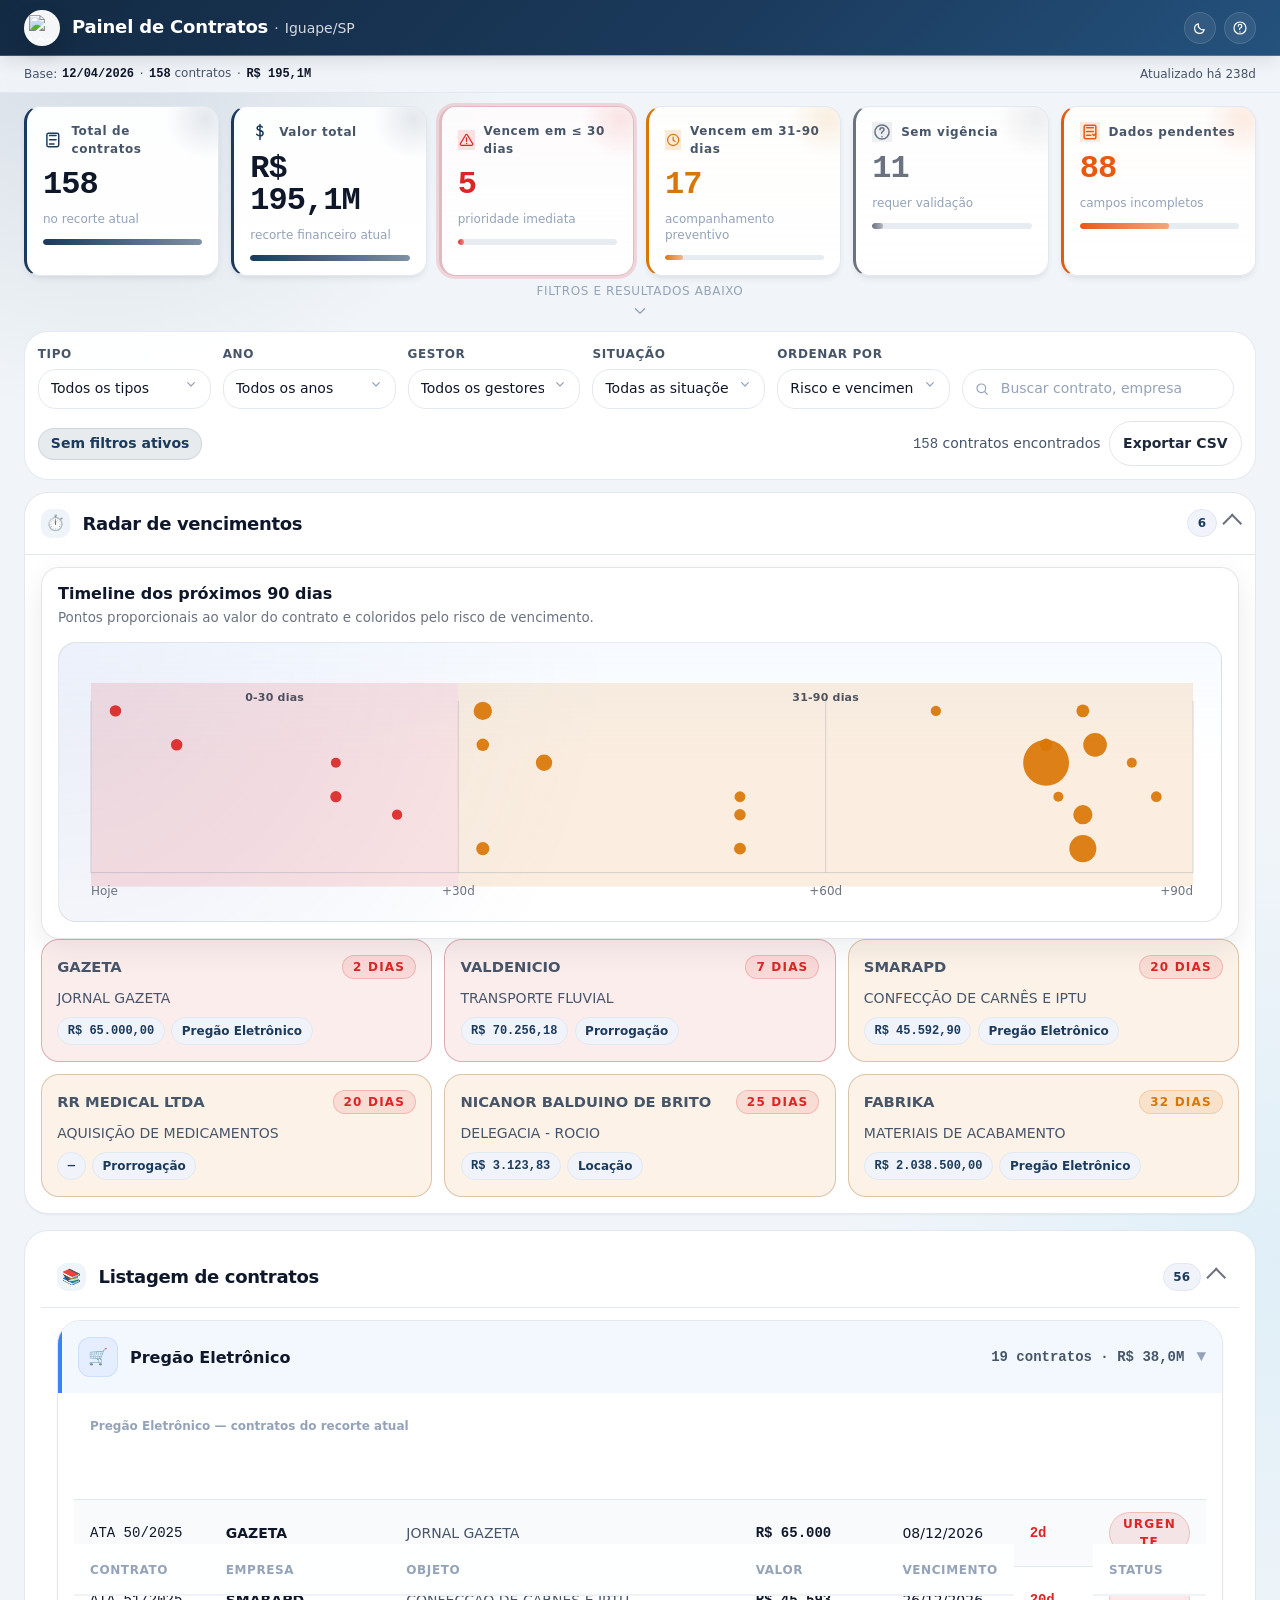
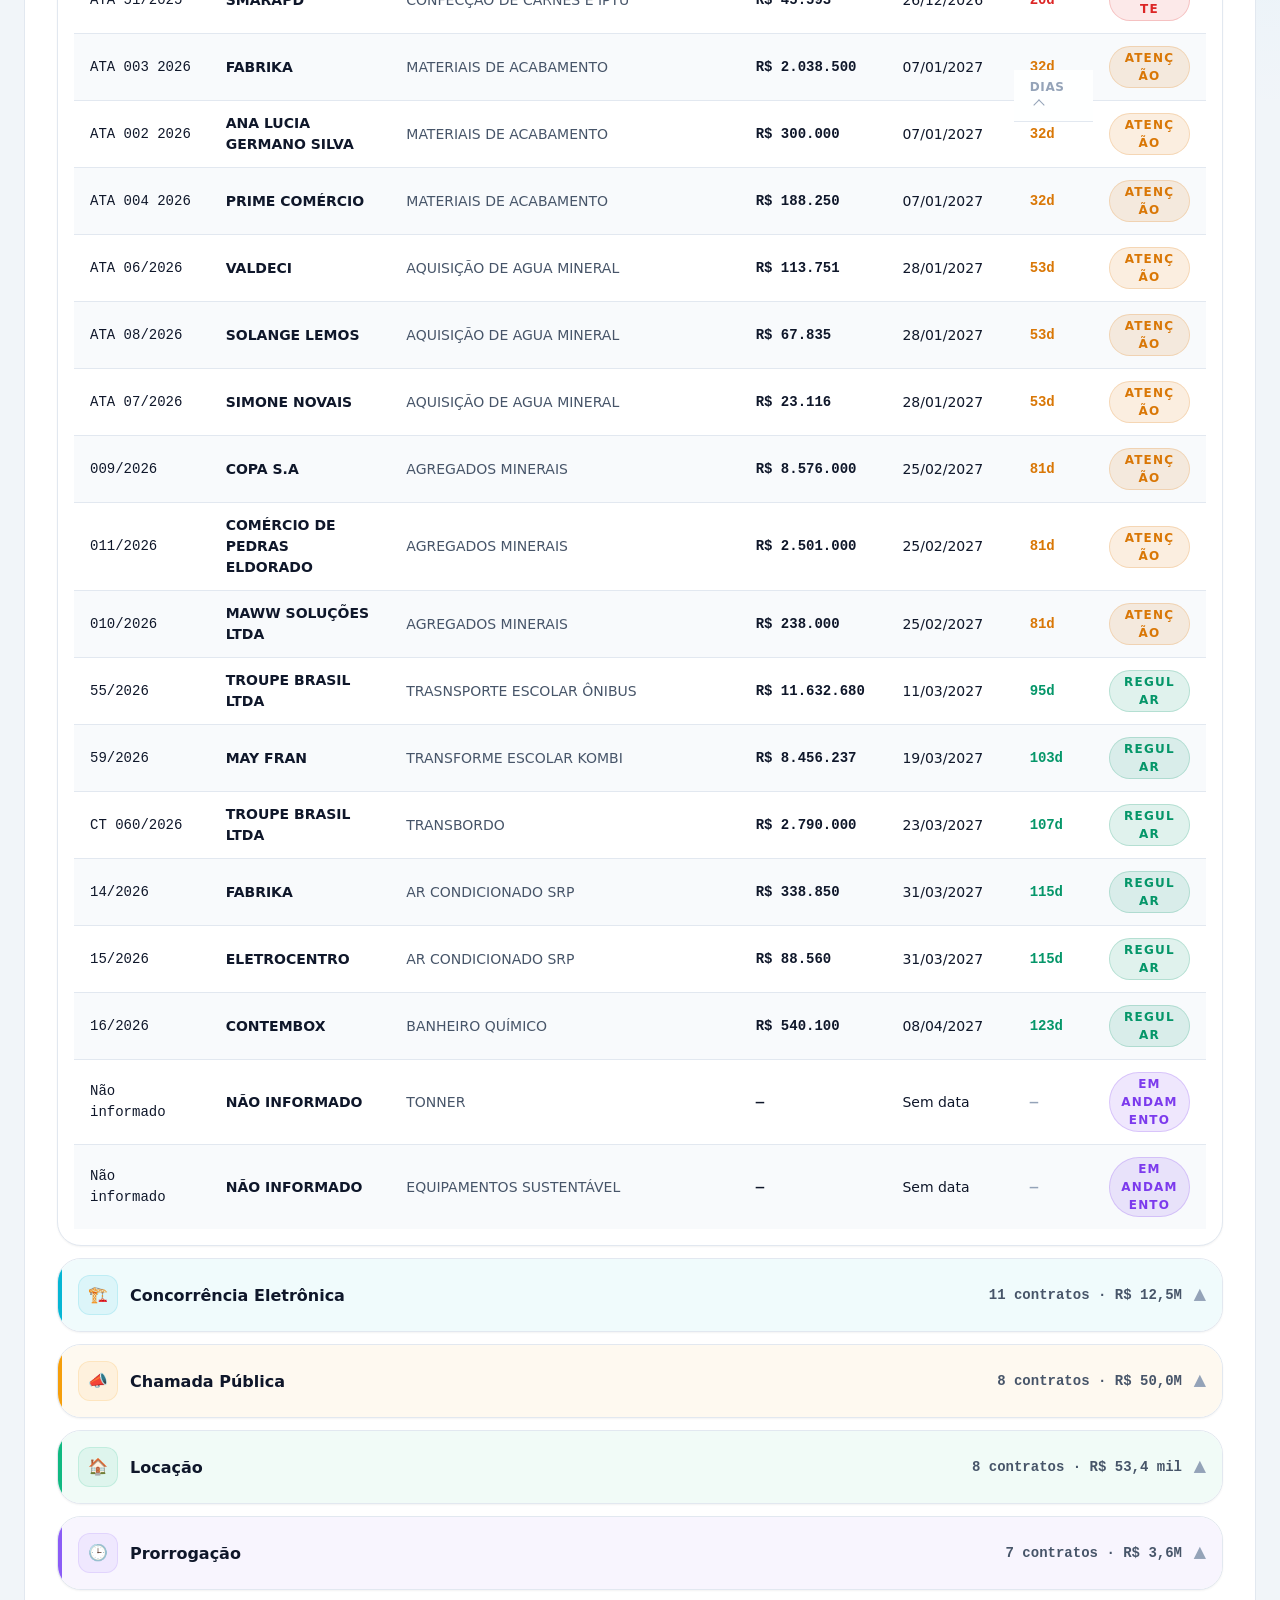
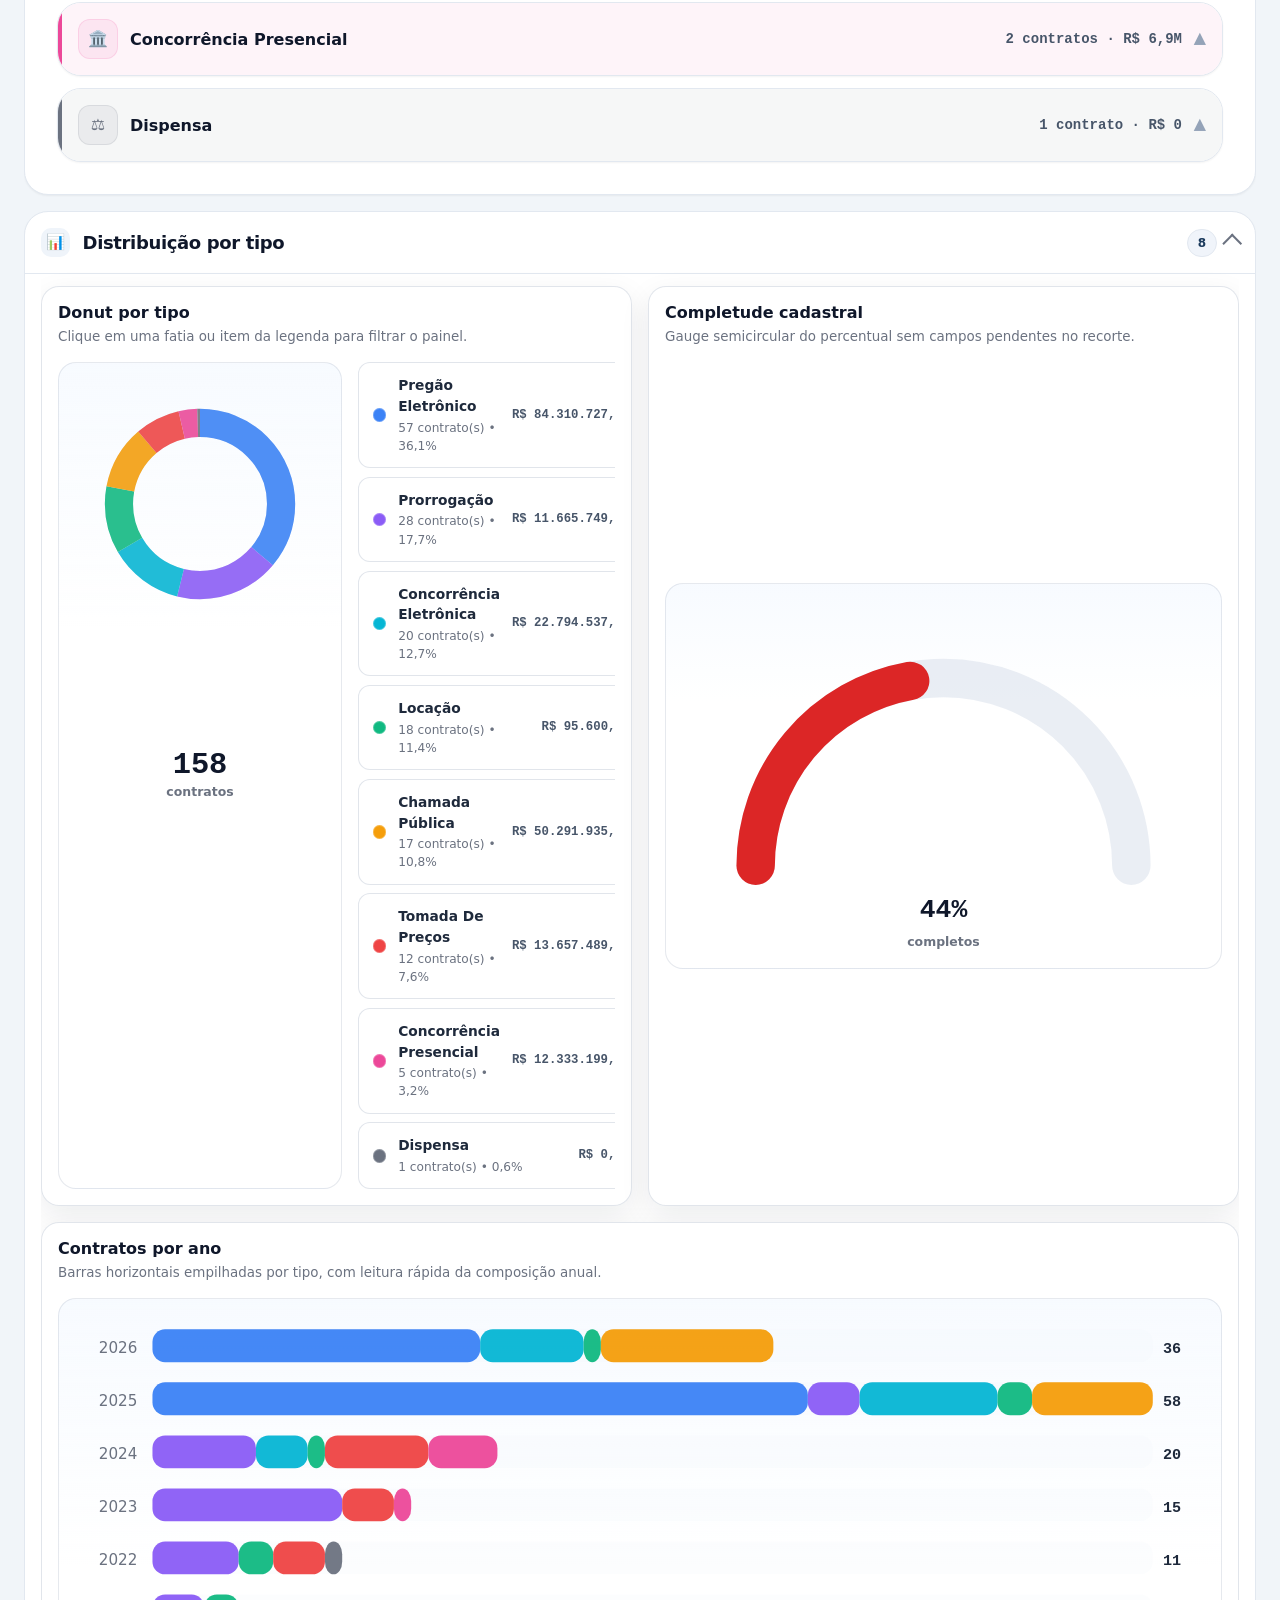
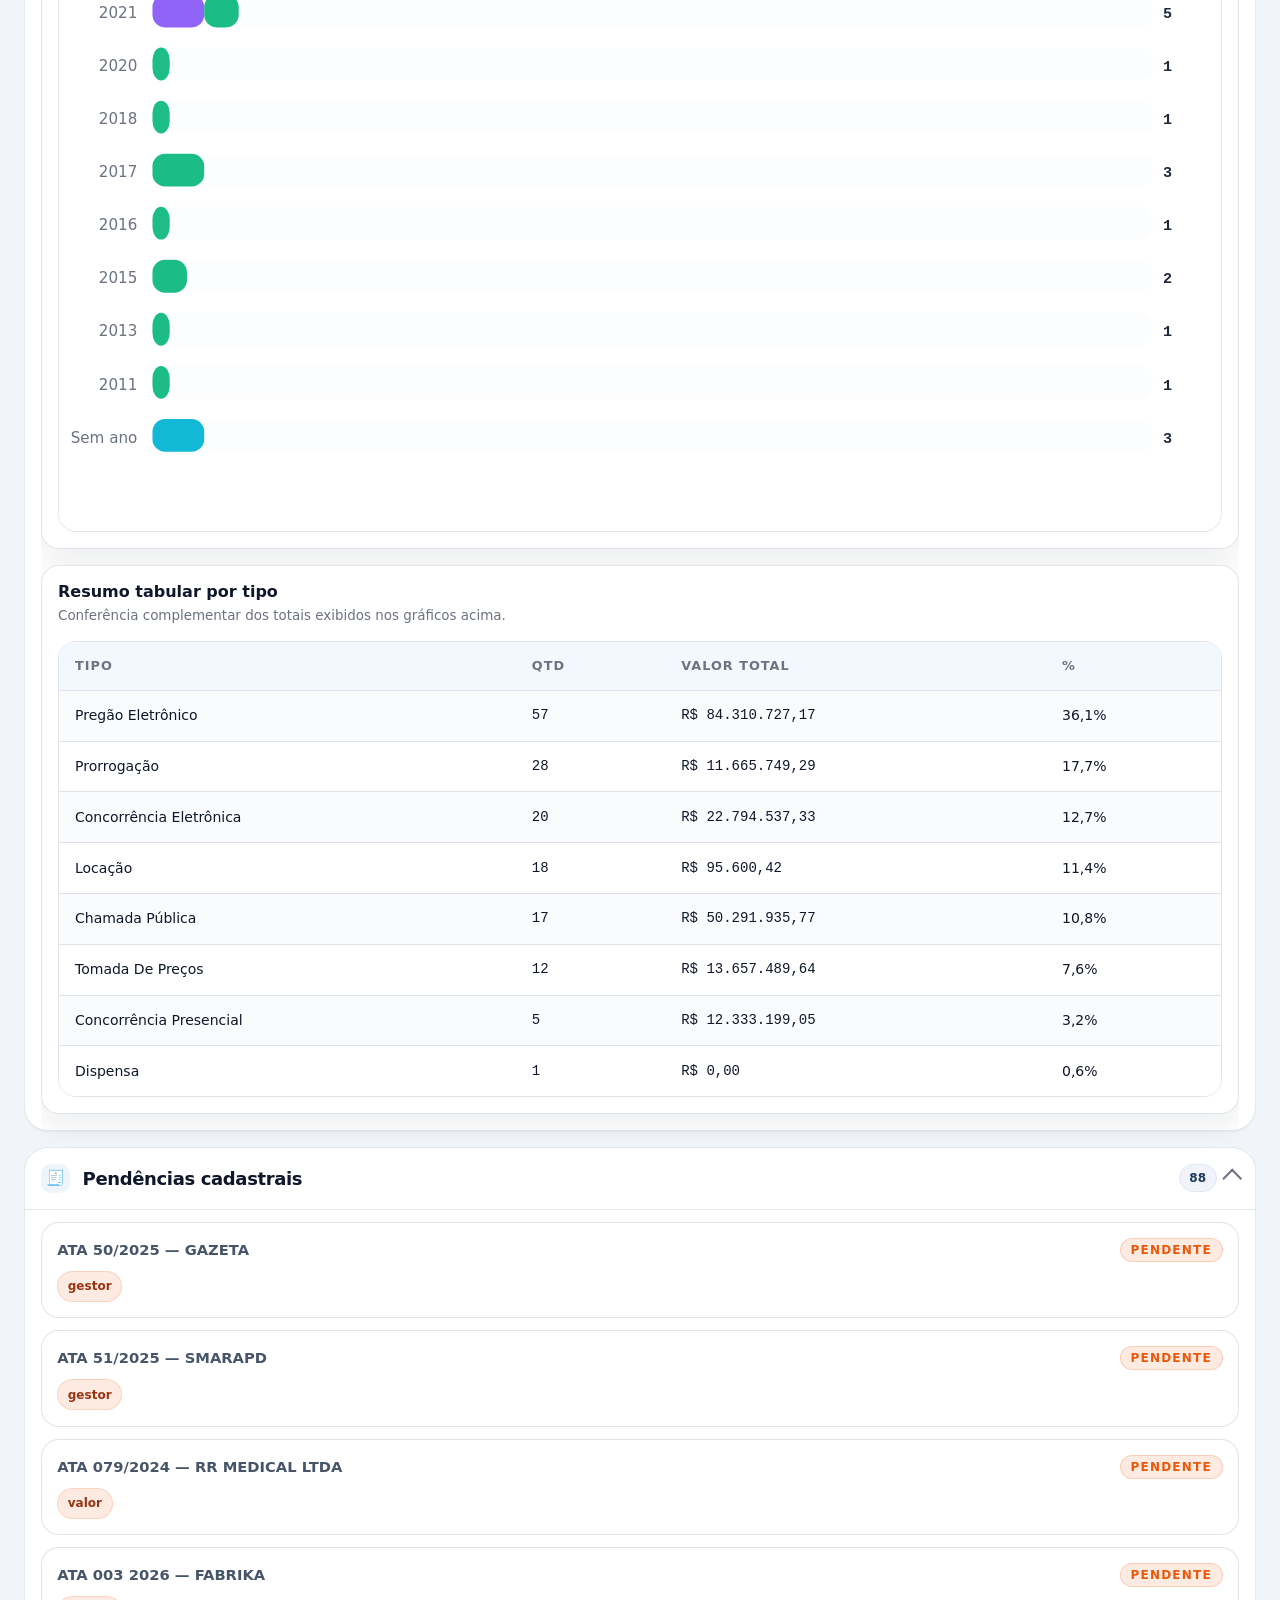
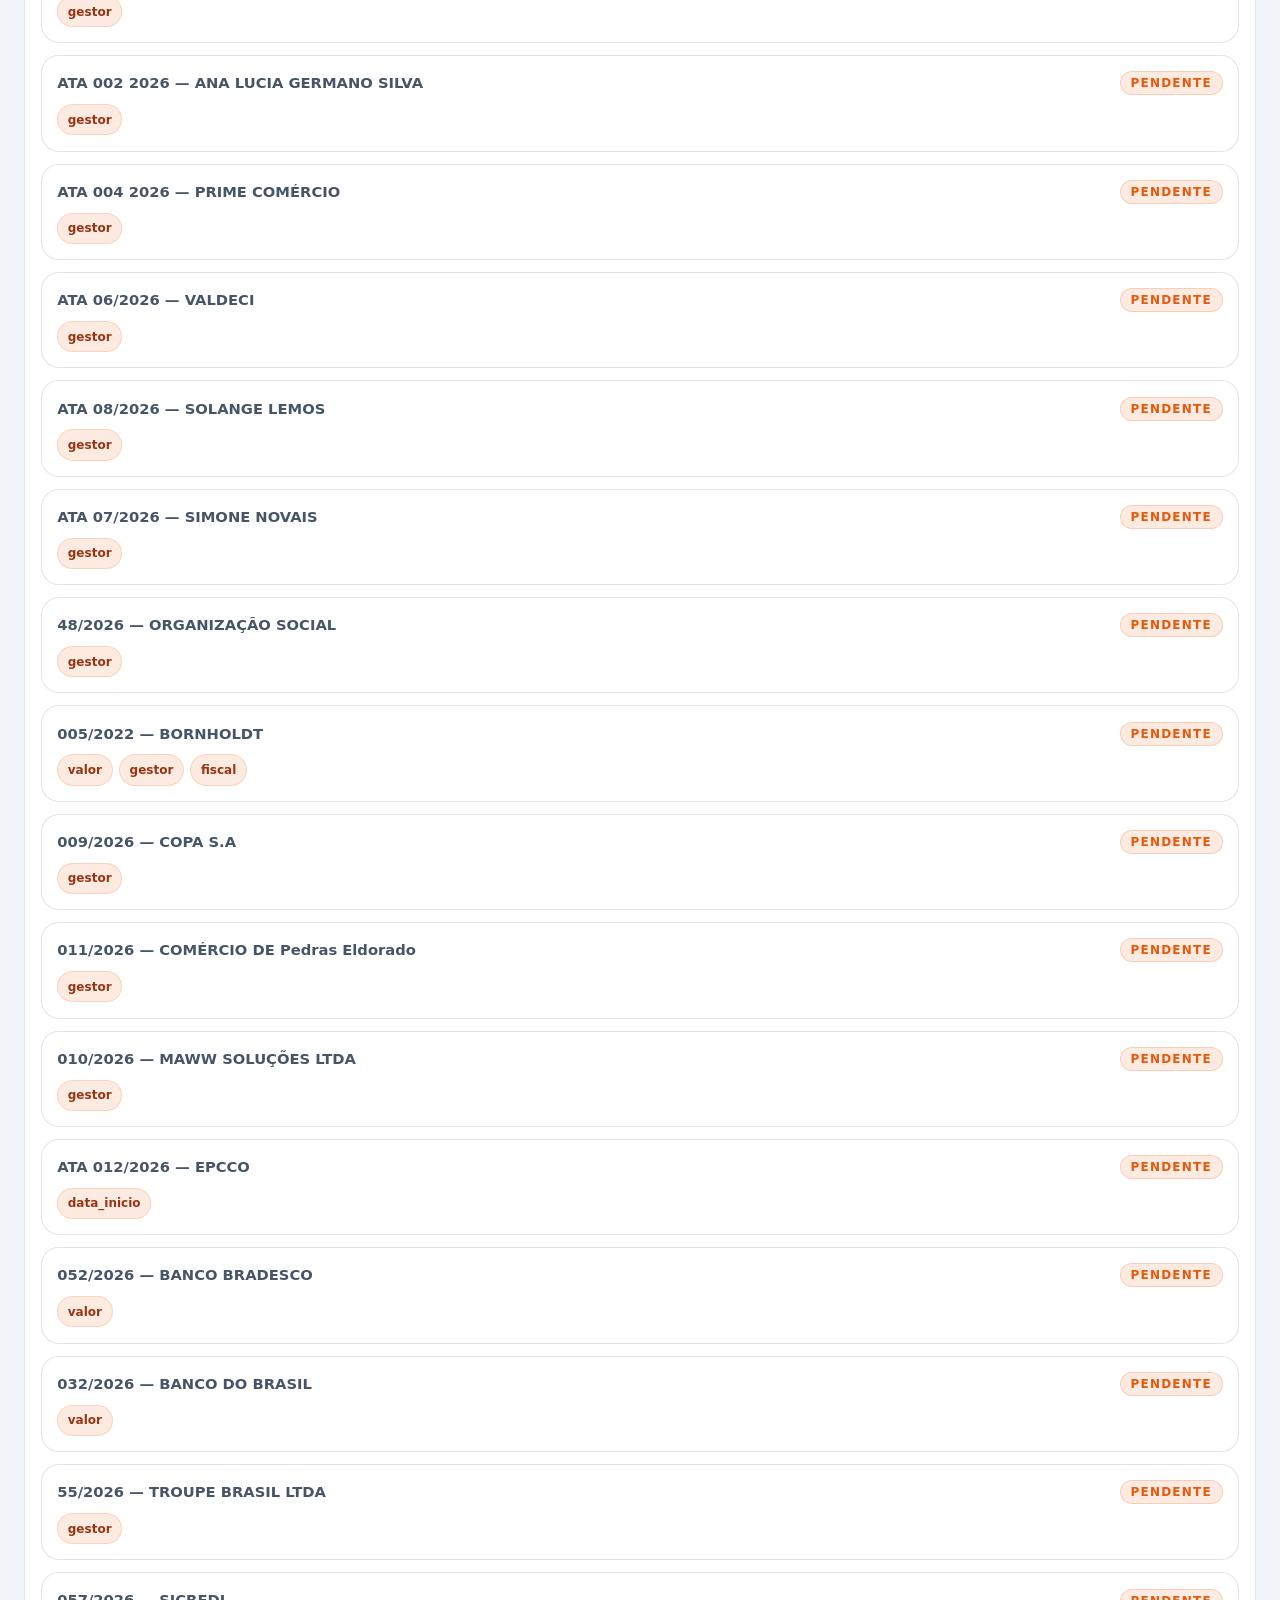
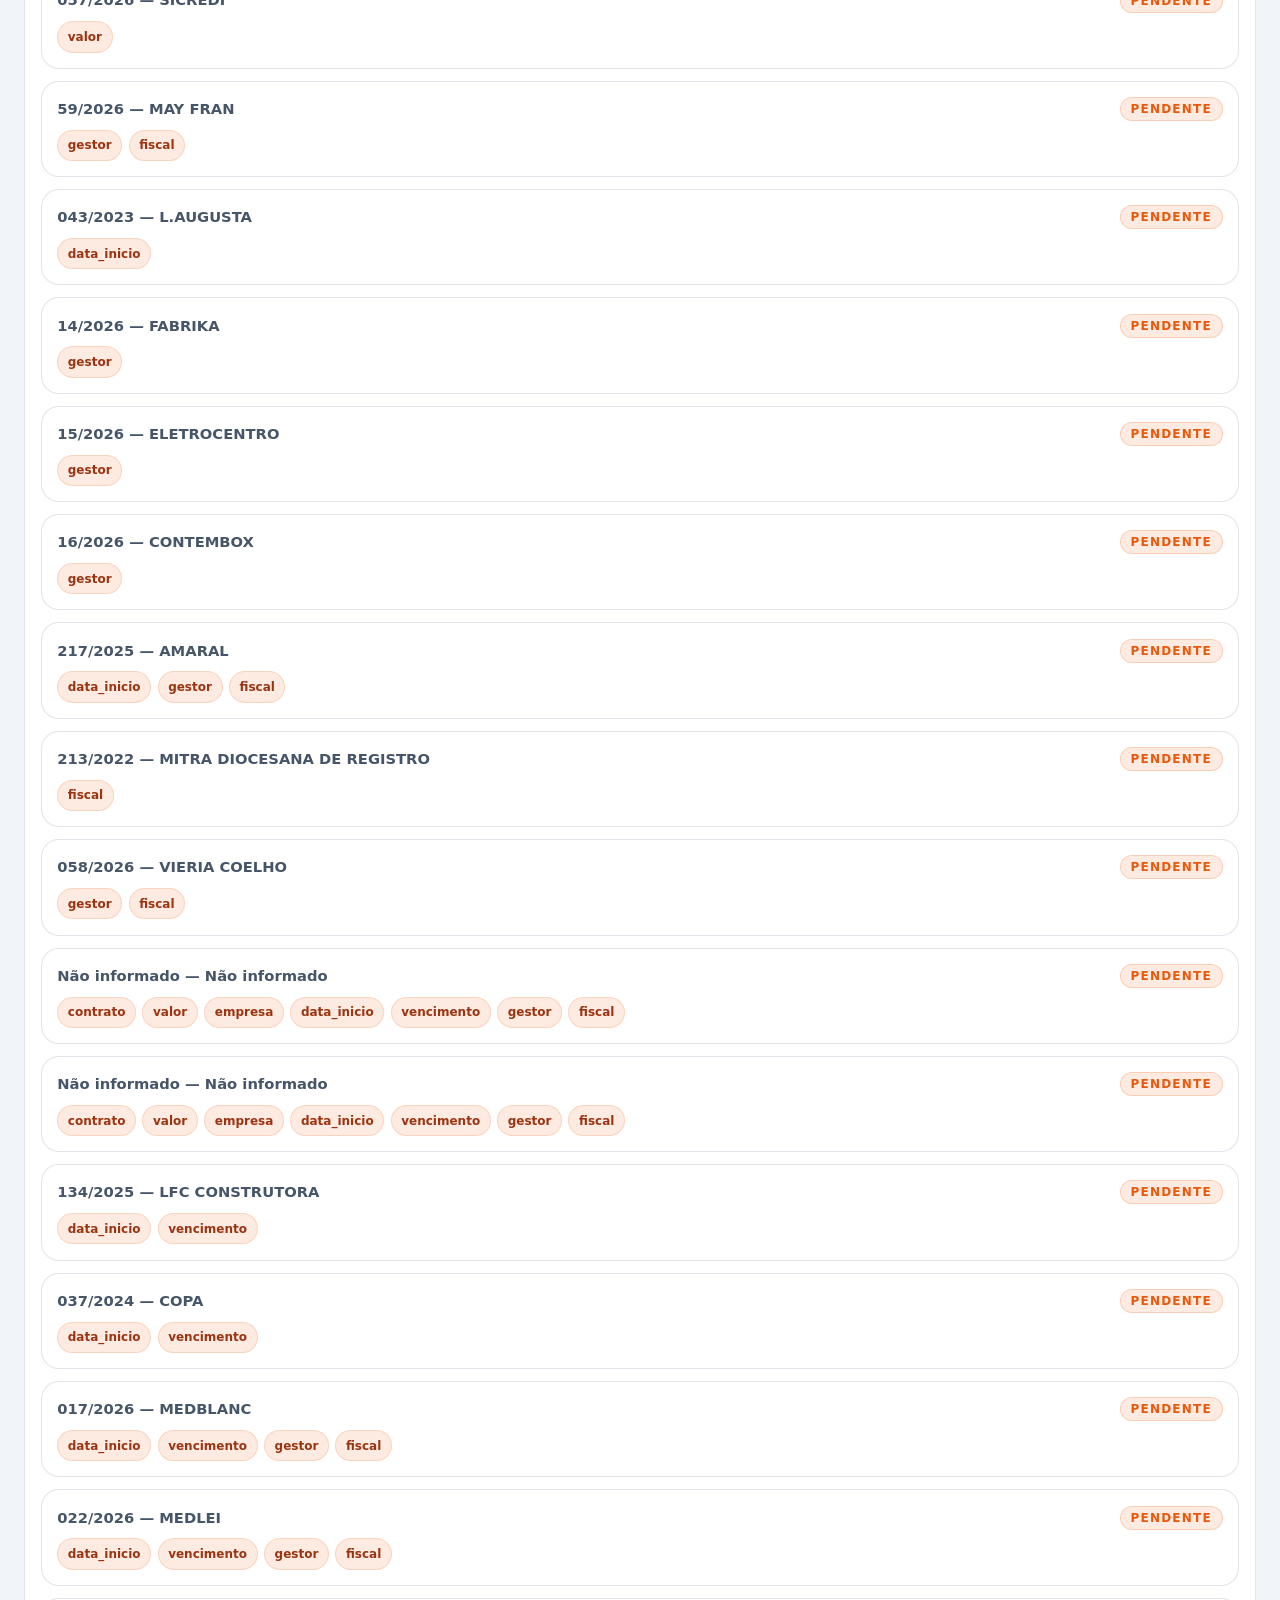
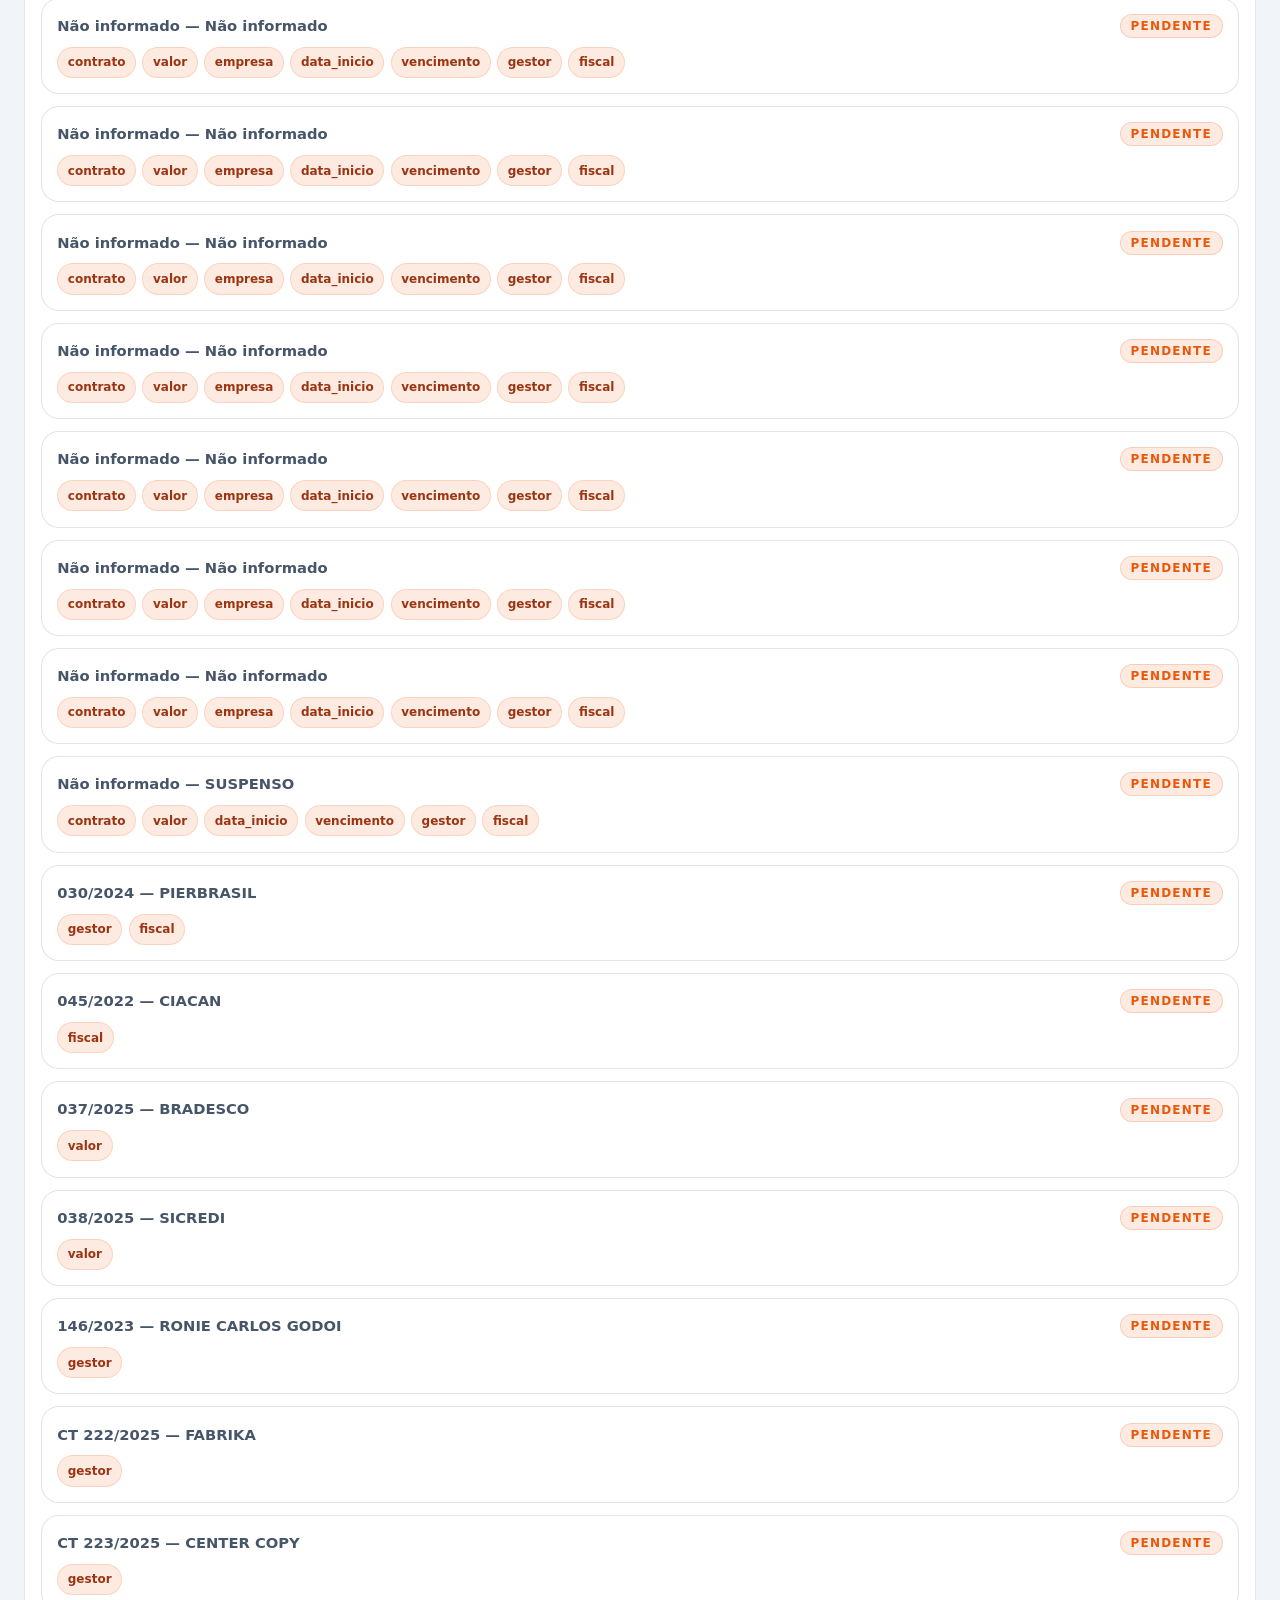
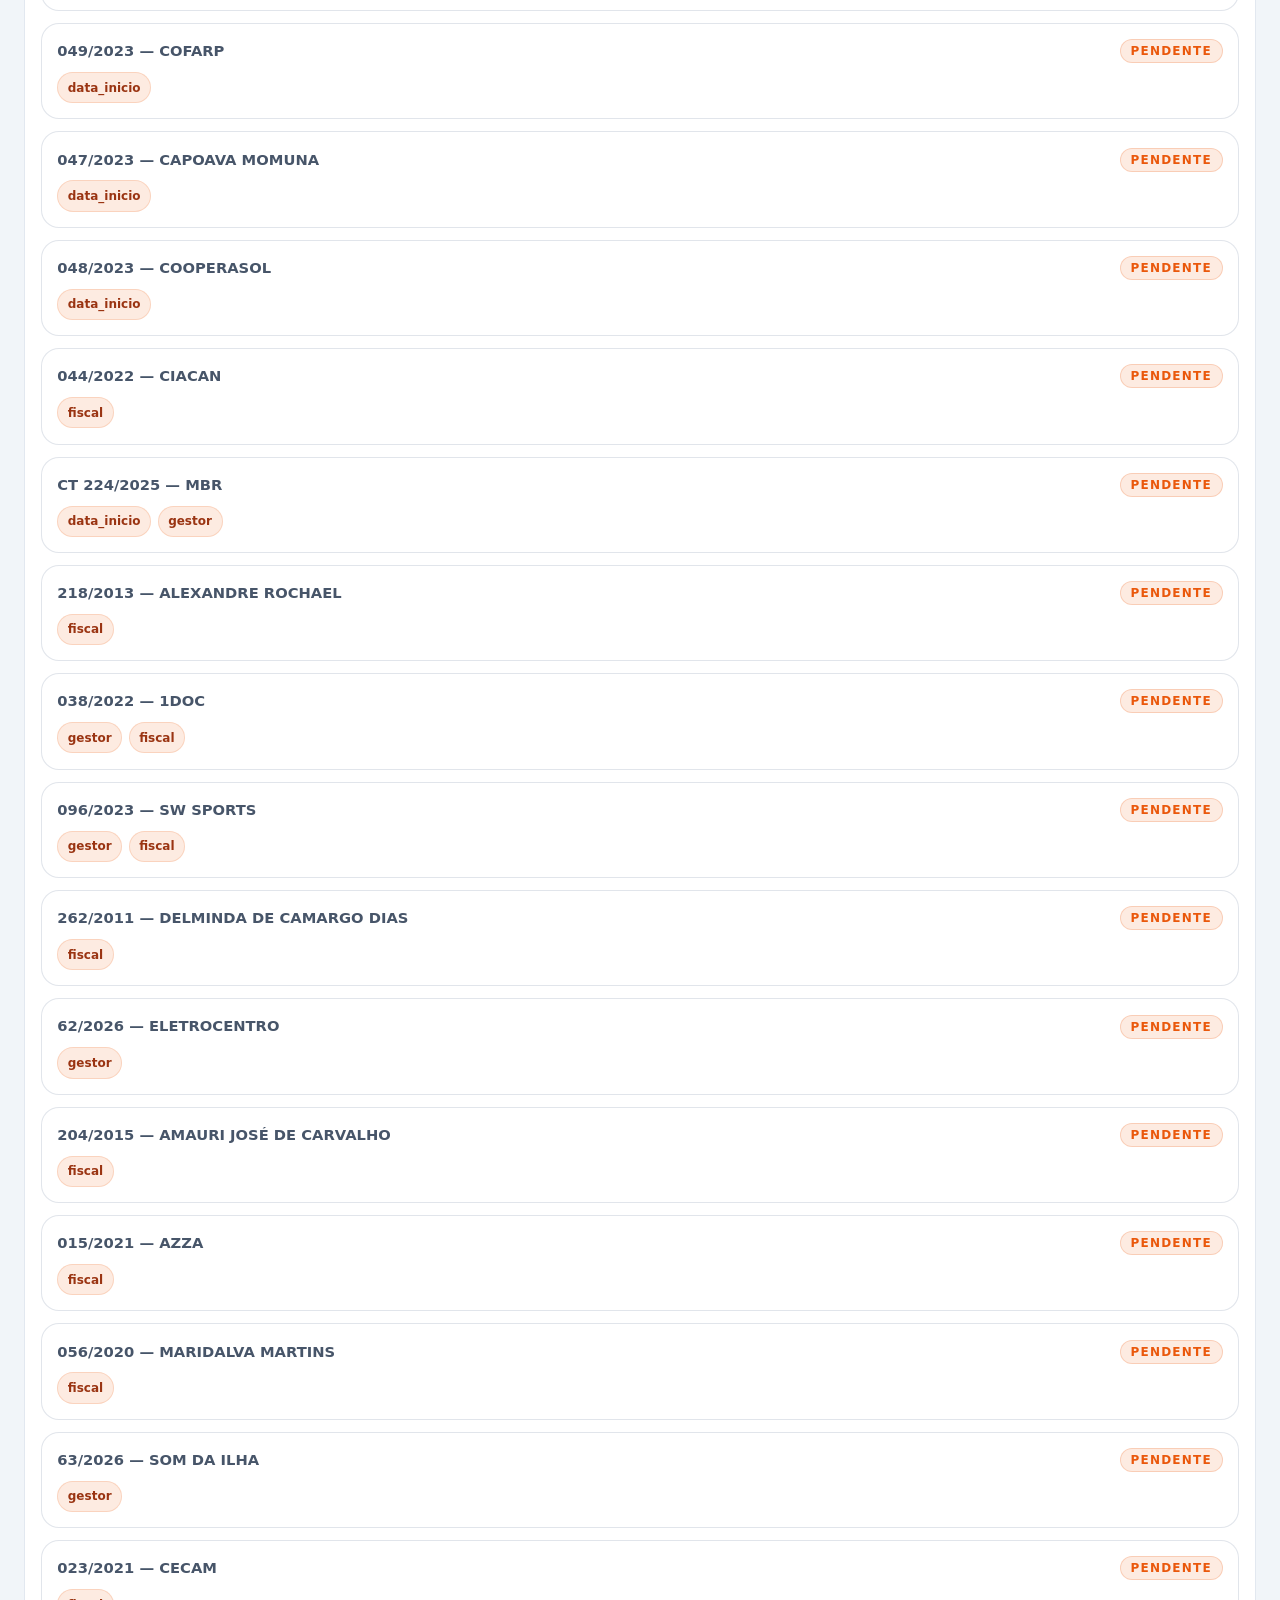
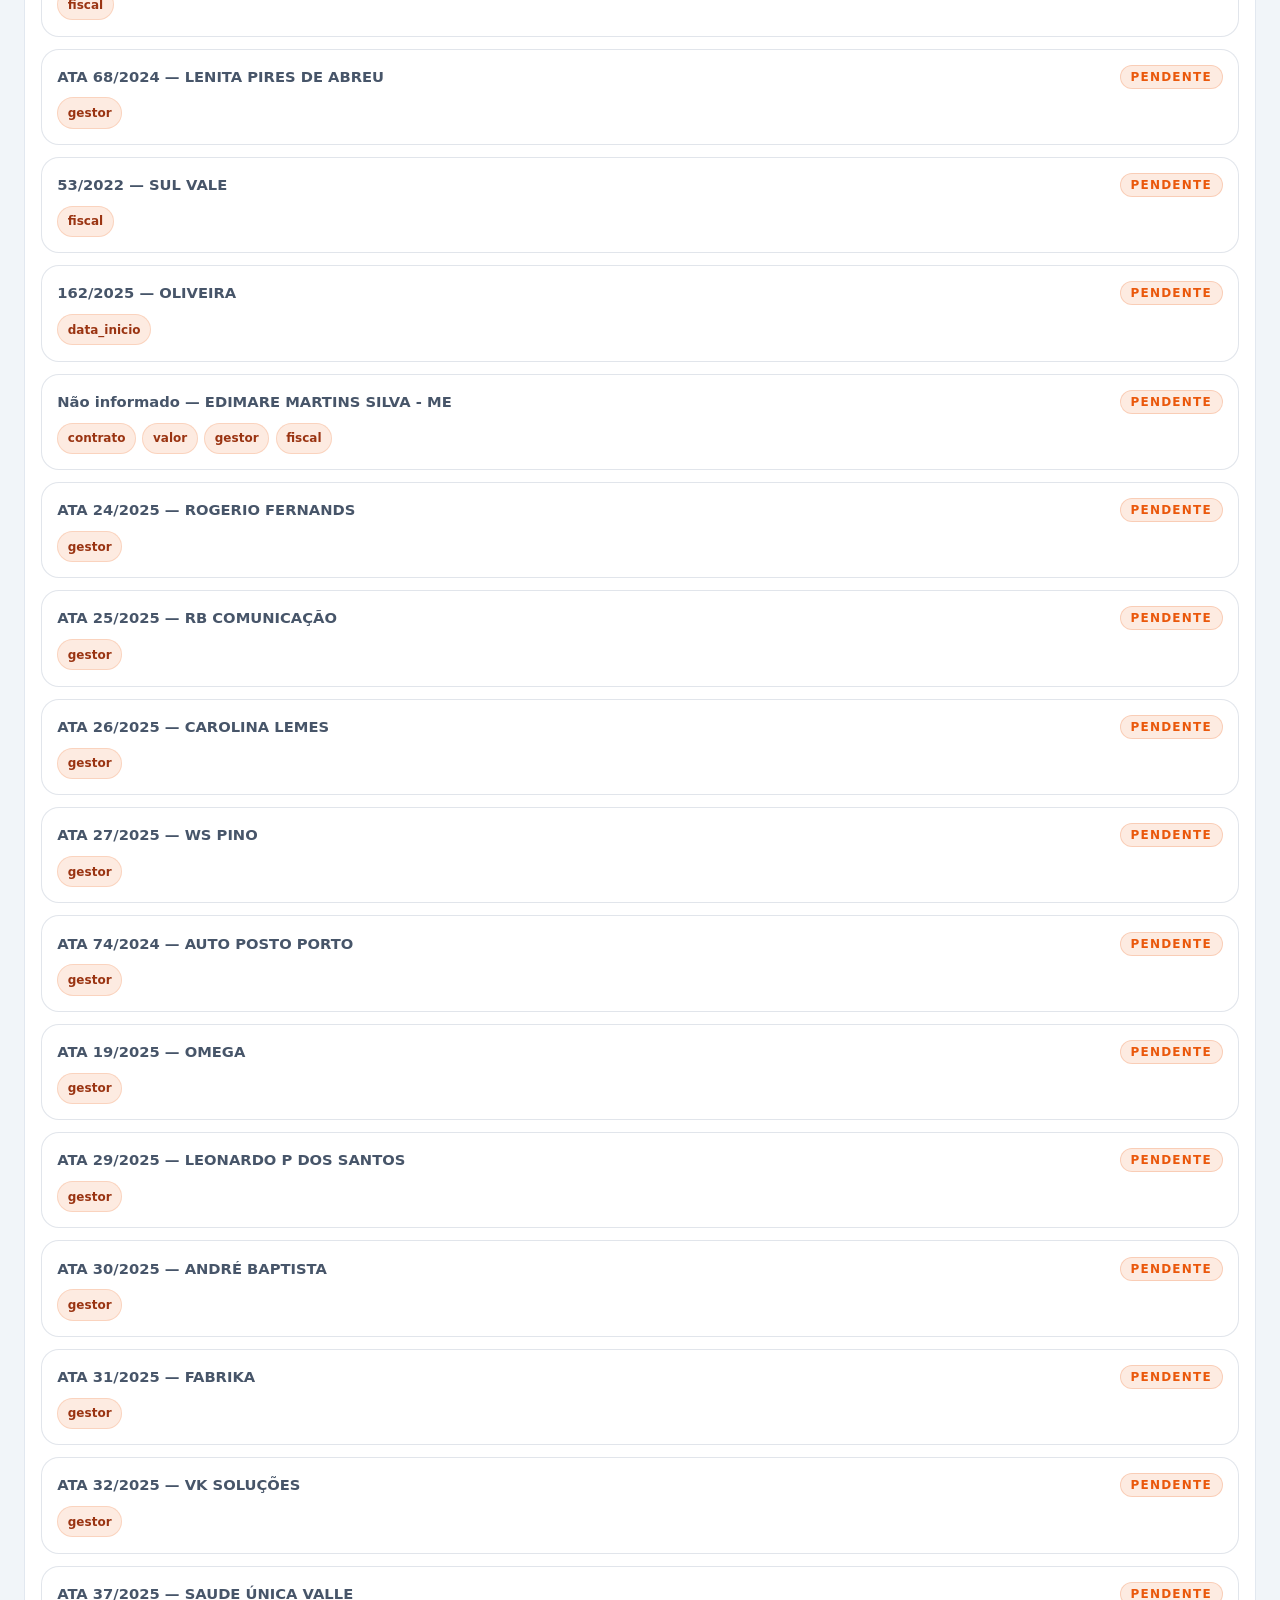
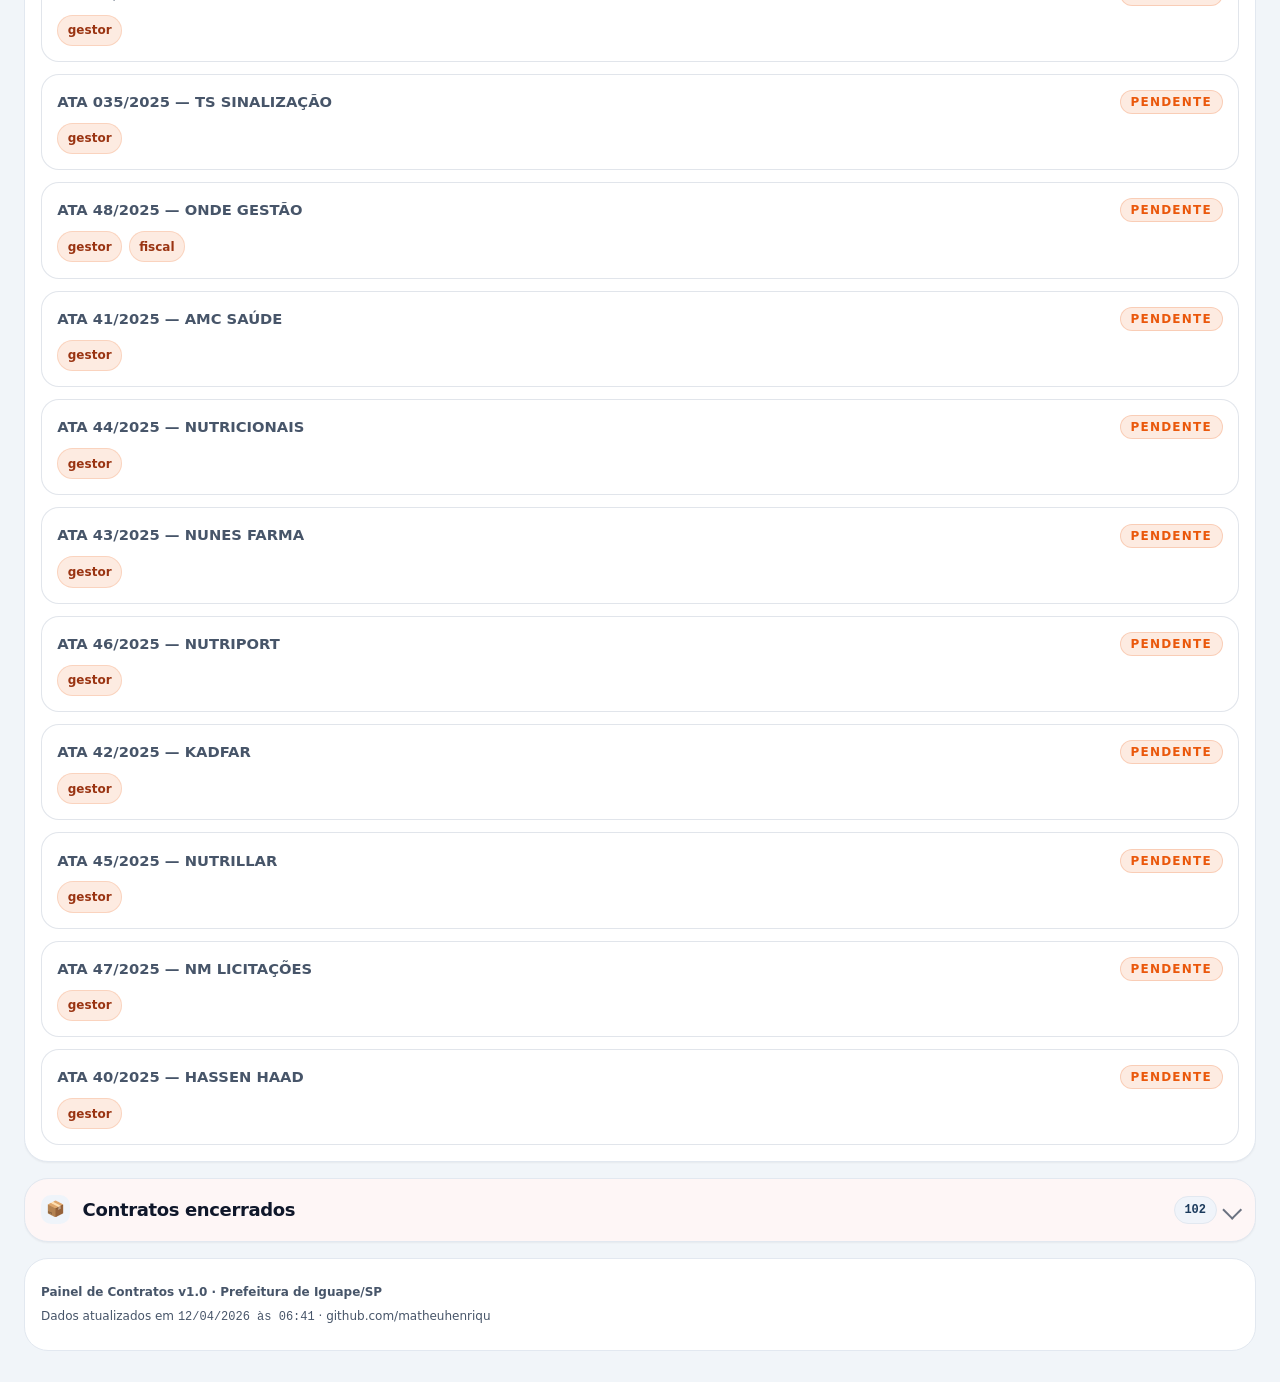
==== painel_contratos.html @ 1f1b6288 "Swap contracts list and pending sections" ====
<!DOCTYPE html>
<html lang="pt-BR" data-theme="light">
<head>
  <meta charset="UTF-8">
  <meta name="viewport" content="width=device-width, initial-scale=1.0, viewport-fit=cover">
  <title>Painel de Contratos | Prefeitura Municipal de Iguape/SP</title>
  <meta name="description" content="Painel de acompanhamento de contratos administrativos da Prefeitura de Iguape/SP. Consulta pública com filtros, indicadores de vigência e exportação de dados.">
  <meta name="theme-color" content="#1E40AF">
  <meta name="color-scheme" content="light dark">
  <meta http-equiv="Content-Security-Policy" content="default-src 'self'; base-uri 'self'; connect-src 'self'; font-src 'self' https://fonts.gstatic.com; form-action 'self'; frame-ancestors 'none'; img-src 'self' data: https://fonts.gstatic.com https://fonts.googleapis.com; object-src 'none'; script-src 'self' 'unsafe-inline'; style-src 'self' 'unsafe-inline' https://fonts.googleapis.com;">
  <meta property="og:title" content="Painel de Contratos | Iguape/SP">
  <meta property="og:description" content="Painel de acompanhamento de contratos administrativos da Prefeitura de Iguape/SP. Consulta pública com filtros, indicadores de vigência e exportação de dados.">
  <meta property="og:type" content="website">
  <meta property="og:url" content="https://matheuhenriqu.github.io/painel-teste/painel_contratos.html">
  <meta property="og:image" content="assets/favicon-prefeitura-iguape.png?v=2">
  <link rel="canonical" href="https://matheuhenriqu.github.io/painel-teste/painel_contratos.html">
  <link rel="icon" type="image/png" sizes="500x500" href="assets/favicon-prefeitura-iguape.png?v=2">
  <link rel="shortcut icon" type="image/png" href="assets/favicon-prefeitura-iguape.png?v=2">
  <link rel="apple-touch-icon" href="assets/favicon-prefeitura-iguape.png?v=2">
  <link rel="alternate" type="application/json" href="contratos.json">
  <link rel="preconnect" href="https://fonts.googleapis.com">
  <link rel="preconnect" href="https://fonts.gstatic.com" crossorigin>
  <link rel="stylesheet" href="styles/design-tokens.css">
  <link rel="stylesheet" href="styles/print.css" media="print">
  <script type="application/ld+json">
    {
      "@context": "https://schema.org",
      "@type": "GovernmentOrganization",
      "name": "Prefeitura Municipal de Iguape",
      "url": "https://matheuhenriqu.github.io/painel-teste/"
    }
  </script>
  <style>
    :root {
      color-scheme: light;
      --header-height: 64px;
      --filters-sticky-gap: 0.35rem;
      --sticky-offset: calc(var(--header-height) + env(safe-area-inset-top) + var(--filters-sticky-gap));
      --mobile-viewport-height: 100dvh;
      --mobile-overlay-offset-bottom: 0px;
      --filters-shell-height: 0px;
      --radius-sm: 12px;
      --radius-md: 18px;
      --radius-lg: 24px;
      --shadow-sm: 0 10px 30px rgba(15, 23, 42, 0.08);
      --shadow-md: 0 24px 60px rgba(15, 23, 42, 0.12);
      --font-sans: "Plus Jakarta Sans", system-ui, sans-serif;
      --font-mono: "JetBrains Mono", "SFMono-Regular", monospace;
      --bg: #F8FAFC;
      --bg-elevated: rgba(255, 255, 255, 0.92);
      --bg-soft: #EFF6FF;
      --surface: #FFFFFF;
      --surface-strong: #E2E8F0;
      --text: #1E293B;
      --text-muted: #475569;
      --text-soft: #6B7280;
      --primary: #1E40AF;
      --primary-soft: rgba(30, 64, 175, 0.12);
      --primary-strong: #1D4ED8;
      --danger: #DC2626;
      --danger-ink: #991B1B;
      --danger-soft: rgba(220, 38, 38, 0.12);
      --warning: #D97706;
      --warning-ink: #92400E;
      --warning-soft: rgba(217, 119, 6, 0.14);
      --success: #059669;
      --success-ink: #065F46;
      --success-soft: rgba(5, 150, 105, 0.14);
      --pending: #EA580C;
      --pending-ink: #9A3412;
      --pending-soft: rgba(234, 88, 12, 0.12);
      --chart-type-pregao: #3B82F6;
      --chart-type-prorrogacao: #8B5CF6;
      --chart-type-concorrencia-eletronica: #06B6D4;
      --chart-type-locacao: #10B981;
      --chart-type-chamada-publica: #F59E0B;
      --chart-type-tomada-precos: #EF4444;
      --chart-type-concorrencia-presencial: #EC4899;
      --chart-type-dispensa: #6B7280;
      --border: rgba(148, 163, 184, 0.28);
      --border-strong: rgba(100, 116, 139, 0.34);
      --backdrop: rgba(15, 23, 42, 0.56);
      --page-width: 1440px;
      --transition: 0.3s ease;
      --focus: 0 0 0 2px var(--bg), 0 0 0 4px var(--primary);
    }

    html[data-theme="dark"] {
      color-scheme: dark;
      --bg: #0F172A;
      --bg-elevated: rgba(15, 23, 42, 0.88);
      --bg-soft: #13203A;
      --surface: #111C33;
      --surface-strong: #1E293B;
      --text: #E2E8F0;
      --text-muted: #CBD5E1;
      --text-soft: #94A3B8;
      --primary: #3B82F6;
      --primary-soft: rgba(59, 130, 246, 0.16);
      --primary-strong: #60A5FA;
      --danger-ink: #FECACA;
      --danger-soft: rgba(248, 113, 113, 0.16);
      --warning-ink: #FDE68A;
      --warning-soft: rgba(251, 191, 36, 0.14);
      --success-ink: #A7F3D0;
      --success-soft: rgba(16, 185, 129, 0.14);
      --pending-ink: #FDBA74;
      --pending-soft: rgba(251, 146, 60, 0.14);
      --border: rgba(148, 163, 184, 0.18);
      --border-strong: rgba(148, 163, 184, 0.28);
      --backdrop: rgba(2, 6, 23, 0.72);
      --shadow-sm: 0 12px 34px rgba(2, 6, 23, 0.34);
      --shadow-md: 0 24px 60px rgba(2, 6, 23, 0.42);
    }

    * {
      box-sizing: border-box;
    }

    html {
      width: 100%;
      max-width: 100%;
      overflow-x: hidden;
      overscroll-behavior-x: none;
      scroll-behavior: smooth;
    }

    body {
      margin: 0;
      min-height: 100vh;
      min-height: 100dvh;
      width: 100%;
      max-width: 100%;
      overflow-x: hidden;
      font-family: var(--font-sans);
      font-size: 14px;
      line-height: 1.5;
      background:
        radial-gradient(circle at top right, rgba(30, 64, 175, 0.10), transparent 24rem),
        radial-gradient(circle at left bottom, rgba(14, 165, 233, 0.08), transparent 28rem),
        var(--bg);
      color: var(--text);
      transition: background-color var(--transition), color var(--transition);
    }

    body,
    body * {
      transition:
        background-color var(--transition),
        color var(--transition),
        border-color var(--transition),
        box-shadow var(--transition);
    }

    img {
      max-width: 100%;
      display: block;
    }

    button,
    input,
    select,
    dialog {
      font: inherit;
    }

    a {
      color: inherit;
    }

    button {
      cursor: pointer;
    }

    :focus-visible {
      outline: 2px solid transparent;
      outline-offset: 2px;
      box-shadow: var(--focus);
    }

    @media (prefers-reduced-motion: reduce) {
      html {
        scroll-behavior: auto;
      }

      *,
      *::before,
      *::after {
        animation-duration: 0.01ms !important;
        animation-iteration-count: 1 !important;
        transition-duration: 0.01ms !important;
      }
    }

    .sr-only {
      position: absolute;
      width: 1px;
      height: 1px;
      padding: 0;
      margin: -1px;
      overflow: hidden;
      clip: rect(0, 0, 0, 0);
      white-space: nowrap;
      border: 0;
    }

    .skip-link {
      position: absolute;
      top: 0.75rem;
      left: 0.75rem;
      z-index: 200;
      padding: 0.75rem 1rem;
      border-radius: 999px;
      background: var(--primary);
      color: #fff;
      text-decoration: none;
      transform: translateY(-140%);
    }

    .skip-link:focus {
      transform: translateY(0);
    }

    .mono {
      font-family: var(--font-mono);
      font-variant-numeric: tabular-nums;
    }

    .page-shell {
      width: min(calc(100% - 1.5rem - env(safe-area-inset-left) - env(safe-area-inset-right)), var(--page-width));
      max-width: 100%;
      margin: 0 auto;
    }

    .app-header {
      position: fixed;
      inset: env(safe-area-inset-top) 0 auto 0;
      z-index: 100;
      height: calc(var(--header-height) + env(safe-area-inset-top));
      padding-top: env(safe-area-inset-top);
      background: color-mix(in srgb, var(--bg-elevated) 88%, transparent);
      backdrop-filter: blur(18px);
      border-bottom: 1px solid var(--border);
    }

    .app-header__inner {
      display: flex;
      align-items: center;
      justify-content: space-between;
      gap: 0.75rem;
      width: 100%;
      max-width: 100%;
      min-width: 0;
      min-height: var(--header-height);
    }

    .app-brand {
      min-width: 0;
      display: flex;
      align-items: center;
      gap: 0.75rem;
      text-decoration: none;
    }

    .app-brand__logo-wrap {
      width: 40px;
      height: 40px;
      flex: 0 0 40px;
      display: grid;
      place-items: center;
      border-radius: 12px;
      background: rgba(255, 255, 255, 0.92);
      box-shadow: inset 0 0 0 1px rgba(148, 163, 184, 0.16);
    }

    .app-brand__logo {
      width: 30px;
      height: 30px;
      object-fit: contain;
    }

    .app-brand__text {
      min-width: 0;
      display: grid;
      gap: 0.08rem;
    }

    .app-brand__title {
      font-size: 1rem;
      font-weight: 800;
      line-height: 1.1;
      white-space: nowrap;
      overflow: hidden;
      text-overflow: ellipsis;
    }

    .app-brand__subtitle {
      font-size: 0.77rem;
      color: var(--text-soft);
      white-space: nowrap;
      overflow: hidden;
      text-overflow: ellipsis;
    }

    .header-actions {
      display: flex;
      align-items: center;
      justify-content: flex-end;
      gap: 0.5rem;
      min-width: 0;
    }

    .badge {
      min-height: 38px;
      display: inline-flex;
      align-items: center;
      gap: 0.35rem;
      padding: 0.65rem 0.9rem;
      border-radius: 999px;
      border: 1px solid var(--border);
      background: var(--surface);
      color: var(--text-muted);
      font-size: 0.8rem;
      font-weight: 700;
      white-space: nowrap;
    }

    .badge.is-hidden {
      display: none;
    }

    .badge--cache {
      background: var(--bg-soft);
      color: var(--primary);
      border-color: color-mix(in srgb, var(--primary) 20%, transparent);
    }

    .badge--warning {
      background: var(--warning-soft);
      color: var(--warning-ink);
      border-color: color-mix(in srgb, var(--warning) 24%, transparent);
    }

    .toolbar-button {
      min-height: 40px;
      padding: 0.7rem 0.95rem;
      border: 1px solid var(--border);
      border-radius: 999px;
      background: var(--surface);
      color: var(--text);
      font-weight: 700;
      display: inline-flex;
      align-items: center;
      justify-content: center;
      gap: 0.45rem;
      text-decoration: none;
      white-space: nowrap;
    }

    .toolbar-button--primary {
      background: var(--primary);
      border-color: var(--primary);
      color: #fff;
    }

    .toolbar-button--ghost {
      background: transparent;
    }

    .print-summary,
    .print-header,
    .print-footer {
      display: none;
    }

    .app-toast {
      position: fixed;
      right: max(1rem, env(safe-area-inset-right) + 1rem);
      bottom: max(1rem, env(safe-area-inset-bottom) + 1rem);
      z-index: 160;
      max-width: min(90vw, 360px);
      padding: 0.85rem 1rem;
      border-radius: 16px;
      border: 1px solid var(--border);
      background: color-mix(in srgb, var(--surface) 96%, transparent);
      color: var(--text);
      box-shadow: var(--shadow-md);
      opacity: 0;
      transform: translateY(1rem);
      pointer-events: none;
    }

    .app-toast.is-visible {
      opacity: 1;
      transform: translateY(0);
    }

    .scroll-top {
      position: fixed;
      right: max(1rem, env(safe-area-inset-right) + 1rem);
      bottom: max(1rem, env(safe-area-inset-bottom) + 4.75rem);
      z-index: 150;
      width: 48px;
      height: 48px;
      display: grid;
      place-items: center;
      border-radius: 999px;
      border: 1px solid color-mix(in srgb, var(--primary) 24%, transparent);
      background: color-mix(in srgb, var(--primary) 90%, var(--surface));
      color: #fff;
      font-size: 1.2rem;
      font-weight: 800;
      box-shadow: var(--shadow-sm);
      opacity: 0;
      transform: translateY(1rem);
      pointer-events: none;
    }

    .scroll-top.is-visible {
      opacity: 1;
      transform: translateY(0);
      pointer-events: auto;
    }

    .shortcut-dialog {
      width: min(calc(100% - 1.5rem), 520px);
      padding: 0;
      border: none;
      border-radius: 24px;
      background: color-mix(in srgb, var(--surface) 96%, transparent);
      color: var(--text);
      box-shadow: var(--shadow-md);
    }

    .shortcut-dialog::backdrop {
      background: var(--backdrop);
      backdrop-filter: blur(4px);
    }

    .shortcut-dialog__shell {
      display: grid;
      gap: 1rem;
      padding: 1rem;
    }

    .shortcut-dialog__header {
      display: flex;
      align-items: flex-start;
      justify-content: space-between;
      gap: 1rem;
    }

    .shortcut-dialog h2 {
      margin: 0;
      font-size: 1.35rem;
    }

    .shortcut-list {
      margin: 0;
      padding: 0;
      list-style: none;
      display: grid;
      gap: 0.75rem;
    }

    .shortcut-list li {
      display: grid;
      grid-template-columns: auto 1fr;
      align-items: center;
      gap: 0.85rem;
      padding: 0.85rem 0.95rem;
      border-radius: var(--radius-md);
      border: 1px solid var(--border);
      background: color-mix(in srgb, var(--surface) 94%, transparent);
    }

    .shortcut-key {
      min-width: 44px;
      min-height: 32px;
      padding: 0.25rem 0.55rem;
      display: inline-flex;
      align-items: center;
      justify-content: center;
      border-radius: 10px;
      border: 1px solid var(--border);
      background: var(--bg-soft);
      color: var(--primary);
      font-family: var(--font-mono);
      font-weight: 800;
    }

    .page-main {
      width: 100%;
      max-width: 100%;
      overflow-x: hidden;
      padding:
        calc(var(--header-height) + env(safe-area-inset-top) + 1rem)
        0
        max(2rem, env(safe-area-inset-bottom) + 1.5rem);
    }

    .noscript-card {
      margin: 0 0 1rem;
      padding: 1rem 1.1rem;
      border-radius: var(--radius-md);
      border: 1px solid var(--warning-soft);
      background: color-mix(in srgb, var(--warning-soft) 40%, var(--surface));
      color: var(--text);
    }

    .load-banner {
      display: flex;
      align-items: center;
      justify-content: space-between;
      gap: 0.85rem;
      margin: 0 0 1rem;
      padding: 0.9rem 1rem;
      border-radius: var(--radius-md);
      border: 1px solid var(--border);
      background: color-mix(in srgb, var(--surface) 92%, transparent);
      box-shadow: var(--shadow-sm);
    }

    .load-banner.is-hidden {
      display: none;
    }

    .load-banner__content {
      display: grid;
      gap: 0.2rem;
    }

    .load-banner__title {
      margin: 0;
      font-size: 0.95rem;
      font-weight: 800;
    }

    .load-banner__message {
      margin: 0;
      color: var(--text-muted);
      font-size: 0.88rem;
    }

    .load-banner--error {
      border-color: color-mix(in srgb, var(--danger) 26%, transparent);
      background: color-mix(in srgb, var(--danger-soft) 66%, var(--surface));
    }

    .load-banner--info {
      border-color: color-mix(in srgb, var(--primary) 20%, transparent);
      background: color-mix(in srgb, var(--primary-soft) 72%, var(--surface));
    }

    .load-banner--warning {
      border-color: color-mix(in srgb, var(--warning) 20%, transparent);
      background: color-mix(in srgb, var(--warning-soft) 72%, var(--surface));
    }

    .section-intro {
      display: grid;
      gap: 0.75rem;
      align-items: start;
      margin-bottom: 1rem;
    }

    .section-intro--compact {
      margin-bottom: 0.85rem;
    }

    .section-eyebrow {
      margin: 0 0 0.35rem;
      font-size: 0.8rem;
      letter-spacing: 0.12em;
      text-transform: uppercase;
      color: var(--primary);
      font-weight: 800;
    }

    .section-intro h1,
    .section-intro h2,
    .section-intro h3 {
      margin: 0;
      line-height: 1.12;
    }

    .section-intro h1 {
      font-size: clamp(1.8rem, 3vw, 2rem);
    }

    .section-intro h2 {
      font-size: clamp(1.4rem, 2.3vw, 1.75rem);
    }

    .section-copy {
      margin: 0;
      color: var(--text-muted);
      font-size: 0.95rem;
      max-width: 70ch;
    }

    .kpi-section {
      padding: 1rem 0 0.35rem;
    }

    .kpi-grid {
      display: grid;
      grid-template-columns: 1fr;
      gap: 0.9rem;
    }

    .kpi-card {
      width: 100%;
      text-align: left;
      display: grid;
      gap: 0.85rem;
      padding: 1rem;
      border-radius: var(--radius-md);
      border: 1px solid var(--border);
      background: color-mix(in srgb, var(--surface) 92%, transparent);
      box-shadow: var(--shadow-sm);
    }

    .kpi-card--danger {
      border-color: color-mix(in srgb, var(--danger) 22%, var(--border));
      background: linear-gradient(180deg, color-mix(in srgb, var(--danger-soft) 66%, var(--surface)), var(--surface));
    }

    .kpi-card--warning {
      border-color: color-mix(in srgb, var(--warning) 26%, var(--border));
      background: linear-gradient(180deg, color-mix(in srgb, var(--warning-soft) 68%, var(--surface)), var(--surface));
    }

    .kpi-card--neutral {
      border-color: color-mix(in srgb, var(--text-soft) 16%, var(--border));
      background: linear-gradient(180deg, color-mix(in srgb, rgba(148, 163, 184, 0.18) 70%, var(--surface)), var(--surface));
    }

    .kpi-card--pending {
      border-color: color-mix(in srgb, var(--pending) 24%, var(--border));
      background: linear-gradient(180deg, color-mix(in srgb, var(--pending-soft) 66%, var(--surface)), var(--surface));
    }

    .kpi-card.is-muted {
      border-color: var(--border);
      background: color-mix(in srgb, var(--surface) 94%, transparent);
    }

    .kpi-card.is-muted .kpi-card__icon {
      background: rgba(148, 163, 184, 0.16);
      color: var(--text-soft);
    }

    .kpi-card.is-loading {
      pointer-events: none;
    }

    .kpi-card.is-loading .kpi-card__label,
    .kpi-card.is-loading .kpi-card__value,
    .kpi-card.is-loading .kpi-card__meta,
    .kpi-card.is-loading .kpi-card__icon,
    .kpi-card.is-loading .kpi-card__spark {
      color: transparent !important;
      position: relative;
      overflow: hidden;
      border-color: transparent;
    }

    .kpi-card.is-loading .kpi-card__label::after,
    .kpi-card.is-loading .kpi-card__value::after,
    .kpi-card.is-loading .kpi-card__meta::after,
    .kpi-card.is-loading .kpi-card__icon::after,
    .kpi-card.is-loading .kpi-card__spark::after {
      content: "";
      position: absolute;
      inset: 0;
      border-radius: inherit;
      background: linear-gradient(
        90deg,
        rgba(148, 163, 184, 0.18) 0%,
        rgba(148, 163, 184, 0.34) 50%,
        rgba(148, 163, 184, 0.18) 100%
      );
      animation: pulse-skeleton 1.2s ease-in-out infinite;
    }

    .kpi-card.is-loading .kpi-card__label,
    .kpi-card.is-loading .kpi-card__meta {
      min-height: 1.05em;
      border-radius: 999px;
    }

    .kpi-card.is-loading .kpi-card__value {
      min-height: 1.5em;
      border-radius: 0.8rem;
    }

    .kpi-card.is-loading .kpi-card__icon {
      min-width: 2.6rem;
      min-height: 2.6rem;
    }

    @keyframes pulse-skeleton {
      0% { opacity: 0.65; }
      50% { opacity: 1; }
      100% { opacity: 0.65; }
    }

    .kpi-card__top {
      display: flex;
      align-items: flex-start;
      justify-content: space-between;
      gap: 0.75rem;
    }

    .kpi-card__icon {
      width: 2.6rem;
      height: 2.6rem;
      display: grid;
      place-items: center;
      border-radius: 0.9rem;
      background: color-mix(in srgb, var(--primary-soft) 72%, transparent);
      font-size: 1.2rem;
    }

    .kpi-card--danger .kpi-card__icon {
      background: var(--danger-soft);
    }

    .kpi-card--warning .kpi-card__icon {
      background: var(--warning-soft);
    }

    .kpi-card--neutral .kpi-card__icon {
      background: rgba(148, 163, 184, 0.16);
    }

    .kpi-card--pending .kpi-card__icon {
      background: var(--pending-soft);
    }

    .kpi-card__label {
      display: block;
      margin: 0 0 0.35rem;
      font-size: 0.95rem;
      color: var(--text-muted);
      font-weight: 700;
    }

    .kpi-card__value {
      display: block;
      font-family: var(--font-mono);
      font-size: clamp(1.45rem, 2vw, 1.7rem);
      font-weight: 700;
      letter-spacing: -0.02em;
    }

    .kpi-card__meta {
      margin: 0;
      color: var(--text-soft);
      font-size: 0.85rem;
    }

    .kpi-card__spark {
      height: 0.45rem;
      overflow: hidden;
      border-radius: 999px;
      background: color-mix(in srgb, var(--surface-strong) 64%, transparent);
    }

    .kpi-card__spark-fill {
      display: block;
      width: var(--card-fill, 12%);
      height: 100%;
      border-radius: inherit;
      background: linear-gradient(90deg, var(--primary), color-mix(in srgb, var(--primary-strong) 70%, white));
    }

    .kpi-card--danger .kpi-card__spark-fill {
      background: linear-gradient(90deg, var(--danger), color-mix(in srgb, var(--danger) 55%, white));
    }

    .kpi-card--warning .kpi-card__spark-fill {
      background: linear-gradient(90deg, var(--warning), color-mix(in srgb, var(--warning) 50%, white));
    }

    .kpi-card--neutral .kpi-card__spark-fill {
      background: linear-gradient(90deg, var(--text-soft), color-mix(in srgb, var(--text-soft) 52%, white));
    }

    .kpi-card--pending .kpi-card__spark-fill {
      background: linear-gradient(90deg, var(--pending), color-mix(in srgb, var(--pending) 54%, white));
    }

    .filters-shell {
      position: sticky;
      top: var(--sticky-offset);
      z-index: 70;
      margin: 1rem 0 1.15rem;
    }

    .filters-shell__inner {
      padding: 1rem;
      border-radius: var(--radius-lg);
      border: 1px solid var(--border);
      background: color-mix(in srgb, var(--bg-elevated) 94%, transparent);
      backdrop-filter: blur(18px);
      box-shadow: var(--shadow-sm);
    }

    .filters-heading {
      display: flex;
      flex-wrap: wrap;
      align-items: flex-start;
      justify-content: space-between;
      gap: 0.75rem;
      margin-bottom: 0.95rem;
    }

    .filters-heading h2 {
      margin: 0;
      font-size: 1.15rem;
    }

    .result-badge {
      margin: 0;
      padding: 0.6rem 0.85rem;
      border-radius: 999px;
      background: var(--bg-soft);
      color: var(--primary);
      font-weight: 800;
    }

    .filters-form {
      display: grid;
      grid-template-columns: 1fr;
      gap: 0.75rem;
    }

    .field {
      display: grid;
      gap: 0.35rem;
    }

    .field label {
      font-size: 0.83rem;
      color: var(--text-muted);
      font-weight: 700;
    }

    .control,
    .field input,
    .field select {
      width: 100%;
      min-height: 44px;
      padding: 0.8rem 0.9rem;
      border-radius: 14px;
      border: 1px solid var(--border);
      background: var(--surface);
      color: var(--text);
    }

    .field input::placeholder {
      color: var(--text-soft);
    }

    .filter-chips {
      display: flex;
      flex-wrap: wrap;
      align-items: center;
      gap: 0.55rem;
      margin-top: 0.95rem;
    }

    .filter-chip {
      display: inline-flex;
      align-items: center;
      gap: 0.4rem;
      min-height: 36px;
      padding: 0.55rem 0.8rem;
      border-radius: 999px;
      border: 1px solid var(--border);
      background: var(--surface);
      color: var(--text-muted);
      font-size: 0.84rem;
      font-weight: 700;
    }

    .filter-chip--placeholder {
      color: var(--text-soft);
      background: transparent;
      border-style: dashed;
    }

    .text-button {
      min-height: 36px;
      padding: 0.55rem 0.8rem;
      border-radius: 999px;
      border: 1px solid transparent;
      background: transparent;
      color: var(--primary);
      font-weight: 800;
    }

    .content-stack {
      display: grid;
      gap: 1rem;
    }

    .panel-section,
    .results-section,
    .app-footer {
      border: 1px solid var(--border);
      border-radius: var(--radius-lg);
      background: color-mix(in srgb, var(--surface) 94%, transparent);
      box-shadow: var(--shadow-sm);
    }

    .panel-section[hidden] {
      display: none;
    }

    .panel-section__summary {
      list-style: none;
      display: flex;
      align-items: center;
      justify-content: space-between;
      gap: 0.75rem;
      padding: 1rem;
      cursor: pointer;
    }

    .panel-section__summary::-webkit-details-marker,
    .type-group__summary::-webkit-details-marker {
      display: none;
    }

    .panel-section__summary-main,
    .type-group__summary-main {
      display: flex;
      align-items: center;
      gap: 0.8rem;
      min-width: 0;
    }

    .panel-section__icon,
    .type-group__icon {
      width: 2.35rem;
      height: 2.35rem;
      flex: 0 0 2.35rem;
      display: grid;
      place-items: center;
      border-radius: 0.85rem;
      background: var(--bg-soft);
      color: var(--primary);
      font-size: 1rem;
    }

    .panel-section__summary h2,
    .panel-section__summary h3,
    .type-group__summary h3 {
      margin: 0;
      font-size: 1rem;
    }

    .panel-section__summary p,
    .type-group__summary p {
      margin: 0.1rem 0 0;
      color: var(--text-soft);
      font-size: 0.85rem;
    }

    .panel-section__summary-side,
    .type-group__summary-side {
      display: inline-flex;
      align-items: center;
      gap: 0.75rem;
      margin-left: auto;
      color: var(--text-soft);
      font-weight: 700;
    }

    .chevron {
      width: 0.9rem;
      height: 0.9rem;
      border-right: 2px solid currentColor;
      border-bottom: 2px solid currentColor;
      transform: rotate(45deg);
      transition: transform var(--transition);
    }

    details[open] > summary .chevron {
      transform: rotate(225deg);
    }

    .panel-section__body {
      padding: 0 1rem 1rem;
    }

    .empty-state {
      padding: 1rem;
      border-radius: var(--radius-md);
      border: 1px dashed var(--border-strong);
      background: color-mix(in srgb, var(--surface) 76%, transparent);
      color: var(--text-muted);
    }

    .urgency-grid {
      display: grid;
      grid-template-columns: 1fr;
      gap: 0.75rem;
    }

    .urgent-card {
      display: grid;
      gap: 0.55rem;
      padding: 0.95rem;
      border-radius: var(--radius-md);
      border: 1px solid var(--border);
      background: var(--surface);
    }

    .urgent-card--critical {
      background: color-mix(in srgb, var(--danger-soft) 68%, var(--surface));
      border-color: color-mix(in srgb, var(--danger) 24%, var(--border));
    }

    .urgent-card--warning {
      background: color-mix(in srgb, var(--warning-soft) 66%, var(--surface));
      border-color: color-mix(in srgb, var(--warning) 24%, var(--border));
    }

    .urgent-card--watch {
      background: color-mix(in srgb, var(--primary-soft) 68%, var(--surface));
      border-color: color-mix(in srgb, var(--primary) 18%, var(--border));
    }

    .urgent-card__top {
      display: flex;
      align-items: center;
      justify-content: space-between;
      gap: 0.75rem;
    }

    .urgent-card__company {
      margin: 0;
      font-size: 0.92rem;
      font-weight: 800;
      overflow-wrap: anywhere;
      word-break: break-word;
    }

    .urgent-card__object {
      margin: 0;
      color: var(--text-muted);
      overflow-wrap: anywhere;
      word-break: break-word;
    }

    .urgent-card__meta {
      display: flex;
      flex-wrap: wrap;
      gap: 0.4rem;
    }

    .pill {
      display: inline-flex;
      align-items: center;
      min-height: 30px;
      padding: 0.35rem 0.6rem;
      border-radius: 999px;
      background: rgba(255, 255, 255, 0.8);
      border: 1px solid rgba(148, 163, 184, 0.25);
      font-size: 0.75rem;
      font-weight: 800;
      color: var(--text-muted);
    }

    .pending-list {
      display: grid;
      gap: 0.75rem;
    }

    .pending-item {
      display: grid;
      gap: 0.55rem;
      padding: 0.95rem;
      border-radius: var(--radius-md);
      border: 1px solid var(--border);
      background: var(--surface);
    }

    .pending-item__top {
      display: flex;
      align-items: center;
      justify-content: space-between;
      gap: 0.75rem;
    }

    .pending-item__title {
      margin: 0;
      font-size: 0.92rem;
      font-weight: 800;
      overflow-wrap: anywhere;
      word-break: break-word;
    }

    .pending-item__badges {
      display: flex;
      flex-wrap: wrap;
      gap: 0.4rem;
    }

    .pending-badge {
      display: inline-flex;
      align-items: center;
      min-height: 30px;
      padding: 0.35rem 0.6rem;
      border-radius: 999px;
      background: var(--pending-soft);
      color: var(--pending-ink);
      border: 1px solid color-mix(in srgb, var(--pending) 16%, transparent);
      font-size: 0.75rem;
      font-weight: 800;
    }

    .analytics-grid {
      display: grid;
      gap: 1rem;
    }

    .chart-card {
      position: relative;
      display: grid;
      gap: 0.95rem;
      padding: 1rem;
      border-radius: var(--radius-md);
      border: 1px solid var(--border);
      background: color-mix(in srgb, var(--surface) 94%, transparent);
      box-shadow: var(--shadow-sm);
    }

    .chart-card--full {
      grid-column: 1 / -1;
    }

    .chart-card--timeline {
      gap: 0.85rem;
    }

    .chart-card__header {
      display: flex;
      align-items: flex-start;
      justify-content: space-between;
      gap: 1rem;
      flex-wrap: wrap;
    }

    .chart-card__header h3 {
      margin: 0;
      font-size: 1rem;
    }

    .chart-card__header p {
      margin: 0.3rem 0 0;
      color: var(--text-soft);
      font-size: 0.84rem;
    }

    .chart-frame {
      position: relative;
      min-height: 220px;
      border-radius: var(--radius-md);
      border: 1px solid color-mix(in srgb, var(--border) 84%, transparent);
      background:
        linear-gradient(180deg, color-mix(in srgb, var(--bg-soft) 48%, transparent), transparent 32%),
        var(--surface);
      overflow: hidden;
    }

    .chart-frame--donut {
      min-height: 320px;
    }

    .chart-frame--bars {
      min-height: 340px;
    }

    .chart-frame--gauge {
      min-height: 260px;
    }

    .chart-frame--timeline {
      min-height: 280px;
      background:
        linear-gradient(180deg, color-mix(in srgb, var(--bg-soft) 54%, transparent), transparent 42%),
        radial-gradient(circle at top left, color-mix(in srgb, var(--primary) 10%, transparent), transparent 46%),
        var(--surface);
    }

    .chart-host {
      position: relative;
    }

    .chart-host--timeline {
      isolation: isolate;
    }

    .chart-host svg {
      display: block;
      width: 100%;
      height: auto;
      overflow: visible;
    }

    .chart-donut-layout {
      display: grid;
      gap: 1rem;
      align-items: stretch;
    }

    .chart-legend {
      display: grid;
      gap: 0.55rem;
      align-content: start;
    }

    .chart-legend__button {
      width: 100%;
      display: grid;
      grid-template-columns: auto 1fr auto;
      align-items: center;
      gap: 0.75rem;
      padding: 0.75rem 0.85rem;
      border-radius: var(--radius-sm);
      border: 1px solid var(--border);
      background: color-mix(in srgb, var(--surface) 88%, transparent);
      color: var(--text);
      text-align: left;
    }

    .chart-legend__button:hover {
      border-color: color-mix(in srgb, var(--primary) 26%, var(--border));
      transform: translateY(-1px);
    }

    .chart-legend__swatch {
      width: 0.85rem;
      height: 0.85rem;
      border-radius: 999px;
      box-shadow: inset 0 0 0 1px rgba(255, 255, 255, 0.25);
    }

    .chart-legend__title {
      display: block;
      font-size: 0.86rem;
      font-weight: 800;
    }

    .chart-legend__meta {
      display: block;
      margin-top: 0.12rem;
      color: var(--text-soft);
      font-size: 0.76rem;
    }

    .chart-legend__value {
      text-align: right;
      font-size: 0.77rem;
      font-weight: 800;
      color: var(--text-muted);
    }

    .chart-tooltip {
      position: absolute;
      z-index: 5;
      min-width: 180px;
      max-width: 260px;
      padding: 0.7rem 0.8rem;
      border-radius: 14px;
      border: 1px solid var(--border);
      background: color-mix(in srgb, var(--surface) 94%, transparent);
      box-shadow: var(--shadow-md);
      backdrop-filter: blur(16px);
      pointer-events: none;
      opacity: 0;
      transform: translate3d(0, 8px, 0);
      transition: opacity 0.16s ease, transform 0.16s ease;
    }

    .chart-tooltip.is-visible {
      opacity: 1;
      transform: translate3d(0, 0, 0);
    }

    .chart-tooltip__title {
      margin: 0;
      font-size: 0.82rem;
      font-weight: 800;
      overflow-wrap: anywhere;
      word-break: break-word;
    }

    .chart-tooltip__line {
      margin: 0.2rem 0 0;
      color: var(--text-muted);
      font-size: 0.76rem;
      overflow-wrap: anywhere;
      word-break: break-word;
    }

    .chart-empty {
      min-height: 220px;
      display: grid;
      place-items: center;
      padding: 1.2rem;
      text-align: center;
      color: var(--text-soft);
    }

    .chart-empty strong {
      display: block;
      margin-bottom: 0.35rem;
      color: var(--text);
    }

    .chart-kpi {
      position: absolute;
      inset: 50% auto auto 50%;
      transform: translate(-50%, -50%);
      display: grid;
      justify-items: center;
      gap: 0.2rem;
      pointer-events: none;
      text-align: center;
    }

    .chart-kpi__value {
      font-size: 1.9rem;
      font-weight: 800;
      line-height: 1;
    }

    .chart-kpi__label {
      color: var(--text-soft);
      font-size: 0.78rem;
      font-weight: 700;
    }

    .chart-svg__track {
      stroke: color-mix(in srgb, var(--surface-strong) 78%, transparent);
    }

    .chart-arc {
      cursor: pointer;
      opacity: 0.88;
      transition:
        stroke-dasharray 0.85s cubic-bezier(0.2, 1, 0.22, 1),
        stroke-dashoffset 0.85s cubic-bezier(0.2, 1, 0.22, 1),
        opacity 0.2s ease,
        filter 0.2s ease,
        stroke-width 0.2s ease;
    }

    .chart-arc:hover,
    .chart-arc.is-active {
      opacity: 1;
      filter: brightness(1.04);
      stroke-width: 36;
    }

    .timeline-zone {
      opacity: 0.12;
    }

    .timeline-zone-label {
      fill: color-mix(in srgb, var(--text) 78%, transparent);
      font-size: 11px;
      font-family: var(--font-sans);
      font-weight: 800;
      letter-spacing: 0.02em;
    }

    .timeline-bubble {
      cursor: pointer;
      opacity: 0.92;
      transform-origin: center;
      transform-box: fill-box;
      transition: r 0.3s ease, opacity 0.2s ease, transform 0.2s ease;
    }

    .timeline-bubble:hover,
    .timeline-bubble.is-active {
      opacity: 1;
      transform: scale(1.08);
    }

    .timeline-bubble.is-animating {
      r: 0;
    }

    .chart-axis,
    .chart-grid-line {
      stroke: color-mix(in srgb, var(--border-strong) 72%, transparent);
      stroke-width: 1;
    }

    .chart-axis-label,
    .chart-bar-label,
    .chart-caption {
      fill: var(--text-soft);
      font-size: 12px;
      font-family: var(--font-sans);
    }

    .chart-bar-total {
      fill: var(--text);
      font-size: 12px;
      font-family: var(--font-mono);
      font-weight: 700;
    }

    .chart-bar-segment {
      cursor: pointer;
      opacity: 0.95;
      transition: opacity 0.2s ease, filter 0.2s ease;
    }

    .chart-bar-segment:hover,
    .chart-bar-segment.is-active {
      opacity: 1;
      filter: brightness(1.05);
    }

    .gauge-track,
    .gauge-value {
      fill: none;
      stroke-linecap: round;
    }

    .gauge-track {
      stroke: color-mix(in srgb, var(--surface-strong) 72%, transparent);
    }

    .gauge-value {
      transition: stroke-dasharray 0.85s cubic-bezier(0.2, 1, 0.22, 1);
    }

    .gauge-center {
      position: absolute;
      inset: auto 0 1rem;
      display: grid;
      justify-items: center;
      gap: 0.18rem;
      text-align: center;
      pointer-events: none;
    }

    .gauge-center__value {
      font-size: 1.65rem;
      font-weight: 800;
    }

    .gauge-center__label {
      color: var(--text-soft);
      font-size: 0.78rem;
      font-weight: 700;
    }

    .table-wrap {
      overflow-x: auto;
      border-radius: var(--radius-md);
      border: 1px solid var(--border);
    }

    .table {
      width: 100%;
      border-collapse: collapse;
      background: var(--surface);
    }

    .table th,
    .table td {
      padding: 0.9rem 1rem;
      text-align: left;
      border-bottom: 1px solid var(--border);
      vertical-align: top;
    }

    .table th {
      font-size: 0.8rem;
      letter-spacing: 0.08em;
      text-transform: uppercase;
      color: var(--text-soft);
      background: color-mix(in srgb, var(--bg-soft) 76%, transparent);
    }

    .table tbody tr:last-child td {
      border-bottom: 0;
    }

    .table tbody tr[data-clickable="true"] {
      cursor: pointer;
    }

    .table caption {
      padding: 0.85rem 1rem 0;
      text-align: left;
      color: var(--text-soft);
      font-size: 0.82rem;
      font-weight: 700;
    }

    .table colgroup col:nth-child(1) { width: 12%; }
    .table colgroup col:nth-child(2) { width: 16%; }
    .table colgroup col:nth-child(3) { width: 31%; }
    .table colgroup col:nth-child(4) { width: 13%; }
    .table colgroup col:nth-child(5) { width: 11%; }
    .table colgroup col:nth-child(6) { width: 7%; }
    .table colgroup col:nth-child(7) { width: 10%; }

    .table tbody tr:nth-child(odd) td {
      background: color-mix(in srgb, var(--bg) 82%, var(--surface));
    }

    .table tbody tr:nth-child(even) td {
      background: var(--surface);
    }

    .table tbody tr[data-clickable="true"]:hover td,
    .table tbody tr[data-clickable="true"]:focus-within td {
      background: color-mix(in srgb, var(--bg-soft) 72%, var(--surface));
      box-shadow: inset 0 0 0 1px color-mix(in srgb, var(--primary) 10%, transparent);
    }

    .table th[aria-sort] {
      position: relative;
    }

    .table th[aria-sort="ascending"]::after,
    .table th[aria-sort="descending"]::after {
      content: "";
      display: inline-block;
      margin-left: 0.35rem;
      width: 0.5rem;
      height: 0.5rem;
      border-right: 1.5px solid currentColor;
      border-bottom: 1.5px solid currentColor;
      vertical-align: middle;
    }

    .table th[aria-sort="ascending"]::after {
      transform: rotate(-135deg);
    }

    .table th[aria-sort="descending"]::after {
      transform: rotate(45deg);
    }

    .days-chip {
      display: inline-flex;
      align-items: center;
      justify-content: center;
      min-width: 3rem;
      min-height: 28px;
      padding: 0.2rem 0.55rem;
      border-radius: 999px;
      font-size: 0.76rem;
      font-weight: 800;
      font-family: var(--font-mono);
    }

    .days-chip--urgent {
      background: var(--danger-soft);
      color: var(--danger-ink);
    }

    .days-chip--warning {
      background: var(--warning-soft);
      color: var(--warning-ink);
    }

    .days-chip--regular {
      background: var(--success-soft);
      color: var(--success-ink);
    }

    .days-chip--muted {
      background: rgba(148, 163, 184, 0.16);
      color: var(--text-soft);
    }

    .results-section {
      padding: 1rem;
    }

    .results-section--ended {
      background: color-mix(in srgb, #FEF2F2 86%, var(--surface));
      border-color: color-mix(in srgb, var(--danger) 12%, transparent);
    }

    html[data-theme="dark"] .results-section--ended,
    html[data-theme="dark"] #secao-encerrados {
      background: color-mix(in srgb, #1C1917 84%, var(--surface));
    }

    .type-groups {
      display: grid;
      gap: 0.85rem;
    }

    .type-group {
      border: 1px solid var(--border);
      border-radius: var(--radius-md);
      background: var(--surface);
      overflow: hidden;
    }

    .type-group__summary {
      list-style: none;
      display: flex;
      align-items: center;
      justify-content: space-between;
      gap: 0.75rem;
      padding: 0.95rem 1rem;
      cursor: pointer;
      background: color-mix(in srgb, var(--bg-soft) 54%, transparent);
    }

    .type-group__body {
      padding: 0 1rem 1rem;
    }

    .type-group__placeholder {
      margin-top: 0.9rem;
    }

    .contract-group {
      overflow: hidden;
      border: 1px solid var(--border);
      border-radius: var(--radius-md);
      background: var(--surface);
      box-shadow: var(--shadow-sm);
    }

    .contract-group__toggle {
      width: 100%;
      display: flex;
      align-items: center;
      justify-content: space-between;
      gap: 0.9rem;
      padding: 1rem;
      border: none;
      background: color-mix(in srgb, var(--bg-soft) 62%, var(--surface));
      color: var(--text);
      text-align: left;
    }

    .contract-group__toggle[aria-expanded="false"] + .contract-group__body {
      display: none;
    }

    .contract-group__main {
      display: flex;
      align-items: center;
      gap: 0.8rem;
      min-width: 0;
    }

    .contract-group__icon {
      width: 2.5rem;
      height: 2.5rem;
      flex: 0 0 2.5rem;
      display: grid;
      place-items: center;
      border-radius: 0.9rem;
      background: var(--primary-soft);
      color: var(--primary);
      font-size: 1.1rem;
    }

    .contract-group__title {
      margin: 0;
      font-size: 1rem;
      font-weight: 800;
    }

    .contract-group__subtitle {
      margin: 0.1rem 0 0;
      color: var(--text-soft);
      font-size: 0.84rem;
    }

    .contract-group__meta {
      display: inline-flex;
      align-items: center;
      gap: 0.55rem;
      margin-left: auto;
      color: var(--text-soft);
    }

    .contract-group__body {
      padding: 0 1rem 1rem;
    }

    .contract-group__table-wrap,
    .contract-group__cards {
      margin-top: 0.95rem;
    }

    .contract-group__cards {
      display: none;
      gap: 0.5rem;
    }

    .contract-card {
      display: grid;
      gap: 0.65rem;
      padding: 0.95rem;
      border-radius: var(--radius-md);
      border: 1px solid var(--border);
      background: var(--surface);
      box-shadow: var(--shadow-sm);
      cursor: pointer;
    }

    .contract-card__top,
    .contract-card__footer {
      display: flex;
      align-items: center;
      justify-content: space-between;
      gap: 0.75rem;
    }

    .contract-card__contract {
      font-family: var(--font-mono);
      font-weight: 700;
      color: var(--text-muted);
    }

    .contract-card__company {
      margin: 0;
      font-size: 0.92rem;
      font-weight: 800;
      text-transform: uppercase;
    }

    .contract-card__object {
      margin: 0;
      color: var(--text-muted);
      display: -webkit-box;
      -webkit-line-clamp: 2;
      -webkit-box-orient: vertical;
      overflow: hidden;
    }

    .contract-card__value {
      font-family: var(--font-mono);
      font-weight: 700;
    }

    .contract-card:hover,
    .contract-card:focus-visible {
      box-shadow: 0 18px 42px rgba(15, 23, 42, 0.12);
      border-color: color-mix(in srgb, var(--primary) 16%, transparent);
    }

    .group-pagination {
      display: flex;
      align-items: center;
      justify-content: space-between;
      gap: 0.75rem;
      margin-top: 0.9rem;
      flex-wrap: wrap;
    }

    .group-pagination__info {
      margin: 0;
      color: var(--text-soft);
      font-size: 0.82rem;
      font-weight: 700;
    }

    .group-pagination__actions {
      display: inline-flex;
      align-items: center;
      gap: 0.45rem;
    }

    .group-pagination__button {
      min-height: 36px;
      padding: 0.55rem 0.8rem;
      border-radius: 999px;
      border: 1px solid var(--border);
      background: var(--surface);
      color: var(--text);
      font-weight: 700;
    }

    .group-pagination__button:disabled {
      cursor: not-allowed;
      opacity: 0.45;
    }

    .empty-state--search {
      display: grid;
      justify-items: center;
      text-align: center;
      gap: 0.9rem;
      padding: 2rem 1.25rem;
    }

    .empty-state__icon {
      width: 76px;
      height: 76px;
      color: var(--primary);
    }

    .empty-state__title {
      margin: 0;
      font-size: 1.05rem;
      font-weight: 800;
    }

    .empty-state__text {
      margin: 0;
      color: var(--text-muted);
      max-width: 44ch;
    }

    .empty-state__actions {
      display: flex;
      flex-wrap: wrap;
      justify-content: center;
      gap: 0.6rem;
    }

    .status-badge {
      display: inline-flex;
      align-items: center;
      justify-content: center;
      min-height: 28px;
      padding: 0.3rem 0.65rem;
      border-radius: 999px;
      font-size: 0.74rem;
      font-weight: 800;
      white-space: nowrap;
      border: 1px solid transparent;
    }

    .status-badge--vigente {
      background: var(--success-soft);
      color: var(--success-ink);
      border-color: color-mix(in srgb, var(--success) 18%, transparent);
    }

    .status-badge--urgente {
      background: var(--danger-soft);
      color: var(--danger-ink);
      border-color: color-mix(in srgb, var(--danger) 18%, transparent);
    }

    .status-badge--atencao {
      background: var(--warning-soft);
      color: var(--warning-ink);
      border-color: color-mix(in srgb, var(--warning) 18%, transparent);
    }

    .status-badge--sem-vigencia,
    .status-badge--andamento {
      background: rgba(148, 163, 184, 0.18);
      color: var(--text-muted);
      border-color: rgba(148, 163, 184, 0.2);
    }

    .status-badge--encerrado {
      background: rgba(148, 163, 184, 0.18);
      color: var(--text-soft);
      border-color: rgba(148, 163, 184, 0.22);
    }

    .status-badge--pendente {
      background: var(--pending-soft);
      color: var(--pending-ink);
      border-color: color-mix(in srgb, var(--pending) 18%, transparent);
    }

    mark {
      padding: 0.06em 0.2em;
      border-radius: 0.35em;
      background: color-mix(in srgb, var(--warning-soft) 92%, transparent);
      color: inherit;
    }

    .app-footer {
      display: grid;
      gap: 0.35rem;
      margin-top: 1rem;
      padding: 1rem 1.1rem;
      color: var(--text-muted);
    }

    .app-footer p {
      margin: 0;
    }

    .app-footer a {
      color: var(--primary);
      font-weight: 700;
    }

    .contract-modal {
      width: min(calc(100% - 1.25rem), 980px);
      padding: 0;
      border: none;
      border-radius: 28px;
      background: color-mix(in srgb, var(--surface) 94%, transparent);
      color: var(--text);
      box-shadow: var(--shadow-md);
      opacity: 0;
      transform: translateY(24px) scale(0.98);
    }

    .contract-modal::backdrop {
      background: var(--backdrop);
      backdrop-filter: blur(4px);
    }

    .contract-modal[open] {
      opacity: 1;
      transform: translateY(0) scale(1);
      animation: modal-in 300ms ease forwards;
    }

    .contract-modal.is-closing[open] {
      animation: modal-out 220ms ease forwards;
    }

    @keyframes modal-in {
      from {
        opacity: 0;
        transform: translateY(24px) scale(0.98);
      }
      to {
        opacity: 1;
        transform: translateY(0) scale(1);
      }
    }

    @keyframes modal-out {
      from {
        opacity: 1;
        transform: translateY(0) scale(1);
      }
      to {
        opacity: 0;
        transform: translateY(20px) scale(0.985);
      }
    }

    .modal-shell {
      display: grid;
      gap: 1rem;
      padding: 1rem;
    }

    .modal-header {
      display: grid;
      gap: 1rem;
    }

    .modal-header__row {
      display: flex;
      align-items: flex-start;
      justify-content: space-between;
      gap: 1rem;
    }

    .modal-header__meta {
      display: inline-flex;
      align-items: center;
      gap: 0.65rem;
      flex-shrink: 0;
    }

    .modal-header h2 {
      margin: 0 0 0.3rem;
      font-size: clamp(1.25rem, 2.6vw, 1.8rem);
    }

    .modal-header p {
      margin: 0;
      color: var(--text-muted);
    }

    .modal-actions {
      display: flex;
      flex-wrap: wrap;
      gap: 0.5rem;
      justify-content: flex-end;
    }

    .modal-close-button {
      width: 2.5rem;
      height: 2.5rem;
      display: grid;
      place-items: center;
      border-radius: 999px;
      border: 1px solid var(--border);
      background: color-mix(in srgb, var(--surface-strong) 46%, var(--surface));
      color: var(--text);
      font-size: 1.1rem;
      font-weight: 700;
    }

    .modal-close-button:hover {
      background: color-mix(in srgb, var(--primary-soft) 54%, var(--surface));
    }

    .modal-feedback {
      min-height: 1.25rem;
      color: var(--success-ink);
      font-size: 0.82rem;
      font-weight: 800;
    }

    .modal-grid {
      display: grid;
      gap: 1rem;
    }

    .modal-footer {
      display: flex;
      align-items: center;
      justify-content: space-between;
      gap: 1rem;
      flex-wrap: wrap;
      padding-top: 0.25rem;
      border-top: 1px solid var(--border);
    }

    .modal-section {
      padding: 1rem;
      border-radius: var(--radius-md);
      border: 1px solid var(--border);
      background: var(--surface);
    }

    .modal-section h3 {
      margin: 0 0 0.85rem;
      font-size: 1rem;
    }

    .definition-grid {
      display: grid;
      gap: 0.85rem;
    }

    .definition-grid dl,
    .definition-grid dt,
    .definition-grid dd {
      margin: 0;
    }

    .definition-grid dt {
      color: var(--text-soft);
      font-size: 0.8rem;
      font-weight: 700;
      text-transform: uppercase;
      letter-spacing: 0.08em;
      margin-bottom: 0.3rem;
    }

    .definition-grid dd {
      color: var(--text);
      font-size: 0.95rem;
      font-weight: 600;
    }

    .progress-card {
      display: grid;
      gap: 0.75rem;
    }

    .progress-track {
      position: relative;
      height: 0.75rem;
      border-radius: 999px;
      background: color-mix(in srgb, var(--surface-strong) 72%, transparent);
      overflow: hidden;
    }

    .progress-track__fill {
      position: absolute;
      inset: 0 auto 0 0;
      width: 48%;
      background: linear-gradient(90deg, var(--primary), var(--primary-strong));
    }

    .progress-track__today {
      position: absolute;
      top: 50%;
      left: 48%;
      width: 12px;
      height: 12px;
      border-radius: 999px;
      background: var(--warning);
      border: 2px solid var(--surface);
      transform: translate(-50%, -50%);
      box-shadow: 0 0 0 2px rgba(255, 255, 255, 0.15);
    }

    .progress-meta {
      display: flex;
      justify-content: space-between;
      gap: 0.75rem;
      color: var(--text-soft);
      font-size: 0.83rem;
    }

    .is-hidden {
      display: none !important;
    }

    template {
      display: none !important;
    }

    @media (max-width: 767.98px) {
      .app-header__inner {
        gap: 0.45rem;
      }

      .app-brand__subtitle,
      .badge__label {
        display: none;
      }

      .header-actions {
        gap: 0.35rem;
      }

      .badge,
      .toolbar-button {
        padding-inline: 0.7rem;
      }

      .toolbar-button__text--short {
        display: none;
      }

      .table-wrap,
      .contract-group__table-wrap {
        overflow: visible;
        border: none;
      }

      .contract-group__table-wrap {
        display: none;
      }

      .contract-group__cards {
        display: grid;
      }

      .modal-header__row,
      .modal-footer {
        flex-direction: column;
        align-items: stretch;
      }

      .modal-header__meta,
      .modal-actions {
        justify-content: space-between;
      }
    }

    @media (min-width: 640px) {
      .kpi-grid,
      .urgency-grid {
        grid-template-columns: repeat(2, minmax(0, 1fr));
      }

      .filters-form {
        grid-template-columns: repeat(2, minmax(0, 1fr));
      }

      .definition-grid {
        grid-template-columns: repeat(2, minmax(0, 1fr));
      }

      .analytics-grid {
        grid-template-columns: repeat(2, minmax(0, 1fr));
      }

      .chart-card--full {
        grid-column: 1 / -1;
      }
    }

    @media (max-width: 767.98px) {
      .chart-card--timeline {
        padding: 0.9rem;
      }

      .chart-card--timeline .chart-card__header {
        gap: 0.65rem;
      }

      .chart-card--timeline .chart-card__header h3 {
        font-size: 0.96rem;
      }

      .chart-card--timeline .chart-card__header p {
        font-size: 0.8rem;
      }

      .chart-frame--timeline {
        min-height: 300px;
      }
    }

    @media (min-width: 768px) {
      .page-main {
        padding-top: calc(var(--header-height) + env(safe-area-inset-top) + 1.25rem);
      }

      .section-intro {
        grid-template-columns: minmax(0, 1fr) auto;
      }

      .filters-form {
        grid-template-columns: repeat(3, minmax(0, 1fr));
      }

      .kpi-grid {
        grid-template-columns: repeat(2, minmax(0, 1fr));
      }

      .definition-grid {
        grid-template-columns: repeat(3, minmax(0, 1fr));
      }

      .modal-grid {
        grid-template-columns: repeat(2, minmax(0, 1fr));
      }

      .modal-section--full {
        grid-column: 1 / -1;
      }

      .chart-donut-layout {
        grid-template-columns: minmax(0, 1.05fr) minmax(240px, 0.95fr);
      }
    }

    @media (min-width: 1024px) {
      .filters-form {
        grid-template-columns: repeat(6, minmax(0, 1fr));
      }

      .kpi-grid {
        grid-template-columns: repeat(3, minmax(0, 1fr));
      }

      .urgency-grid {
        grid-template-columns: repeat(3, minmax(0, 1fr));
      }
    }

    @media (min-width: 1280px) {
      .kpi-grid {
        grid-template-columns: repeat(6, minmax(0, 1fr));
      }
    }

    /* ========================================
       First Fold Refactor
    ======================================== */

    :root {
      --header-height: 56px;
      --context-strip-height: 36px;
    }

    body {
      font-family: var(--font-body);
      background:
        radial-gradient(circle at top right, rgba(var(--cor-primaria-rgb), 0.12), transparent 24rem),
        radial-gradient(circle at left bottom, rgba(14, 165, 233, 0.08), transparent 28rem),
        var(--bg-pagina);
      color: var(--texto-primario);
    }

    .mono {
      font-family: var(--font-mono);
    }

    .page-main {
      padding: 0 0 max(2rem, env(safe-area-inset-bottom) + 1.5rem);
    }

    .app-header {
      position: sticky;
      top: 0;
      inset: auto;
      z-index: var(--z-sticky);
      height: calc(var(--header-height) + env(safe-area-inset-top));
      padding-top: env(safe-area-inset-top);
      background: var(--bg-header);
      border-bottom: 0;
      box-shadow: var(--sombra-lg);
      backdrop-filter: none;
    }

    .app-header::after {
      content: "";
      position: absolute;
      inset: auto 0 0 0;
      height: 1px;
      background: linear-gradient(
        90deg,
        rgba(255, 255, 255, 0.12) 0%,
        rgba(255, 255, 255, 0.45) 50%,
        rgba(255, 255, 255, 0.12) 100%
      );
    }

    .app-header__inner {
      min-height: var(--header-height);
      gap: var(--space-3);
    }

    .app-brand {
      gap: var(--space-3);
      color: var(--texto-sobre-primaria);
    }

    .app-brand__logo-wrap {
      width: 36px;
      height: 36px;
      flex: 0 0 36px;
      border-radius: var(--radius-full);
      background: rgba(255, 255, 255, 0.14);
      border: 1px solid rgba(255, 255, 255, 0.82);
      box-shadow:
        inset 0 1px 0 rgba(255, 255, 255, 0.28),
        0 8px 18px rgba(15, 23, 42, 0.2);
    }

    .app-brand__logo {
      width: 26px;
      height: 26px;
    }

    .app-brand__text {
      display: inline-flex;
      align-items: baseline;
      gap: 0.38rem;
      min-width: 0;
      white-space: nowrap;
      color: var(--texto-sobre-primaria);
    }

    .app-brand__title {
      font-family: var(--font-display);
      font-size: var(--font-lg);
      font-weight: 600;
      line-height: 1;
      letter-spacing: -0.01em;
      color: var(--texto-sobre-primaria);
    }

    .app-brand__separator,
    .app-brand__city {
      font-size: var(--font-sm);
      font-weight: 400;
      opacity: 0.8;
      color: var(--texto-sobre-primaria);
    }

    .header-actions {
      gap: var(--space-2);
    }

    .header-icon-button {
      width: 32px;
      height: 32px;
      min-width: 32px;
      min-height: 32px;
      padding: 0;
      border-radius: 10px;
      border: 1px solid rgba(255, 255, 255, 0.18);
      background: rgba(255, 255, 255, 0.12);
      color: var(--texto-sobre-primaria);
      display: inline-flex;
      align-items: center;
      justify-content: center;
      box-shadow: none;
      transition:
        transform var(--transicao-normal),
        background-color var(--transicao-normal),
        border-color var(--transicao-normal),
        box-shadow var(--transicao-normal);
    }

    .header-icon-button:hover {
      transform: scale(1.04);
      background: rgba(255, 255, 255, 0.18);
      border-color: rgba(255, 255, 255, 0.28);
      box-shadow: 0 8px 20px rgba(15, 23, 42, 0.16);
    }

    .header-icon-button__icon {
      width: 16px;
      height: 16px;
      display: inline-flex;
      align-items: center;
      justify-content: center;
      color: currentColor;
    }

    .header-icon-button__icon svg {
      width: 16px;
      height: 16px;
      display: block;
    }

    .header-icon-button--accent {
      background: rgba(255, 255, 255, 0.2);
      border-color: rgba(255, 255, 255, 0.24);
    }

    .context-strip {
      min-height: var(--context-strip-height);
      border-bottom: 1px solid var(--borda-sutil);
      background: color-mix(in srgb, var(--bg-pagina) 92%, var(--bg-card));
    }

    .context-strip__inner {
      min-height: var(--context-strip-height);
      display: flex;
      flex-wrap: wrap;
      align-items: center;
      justify-content: space-between;
      gap: 0.3rem 0.8rem;
      padding: 0.45rem 0;
      width: 100%;
      max-width: 100%;
      min-width: 0;
    }

    .context-strip__group {
      display: flex;
      flex-wrap: wrap;
      align-items: center;
      gap: 0.35rem;
      min-width: 0;
    }

    .context-strip__group--end {
      justify-content: flex-end;
    }

    .context-strip__item,
    .context-strip__dot {
      font-size: var(--font-xs);
      line-height: 1.2;
      color: var(--texto-secundario);
      white-space: nowrap;
    }

    .context-strip__item strong {
      color: var(--texto-primario);
      font-weight: 700;
    }

    .context-strip__item--base {
      display: inline-flex;
      align-items: center;
      gap: 0.3rem;
    }

    .context-strip .badge {
      min-height: auto;
      padding: 0.22rem 0.5rem;
      font-size: 0.68rem;
      border-radius: var(--radius-full);
      background: var(--cor-info-soft);
      color: var(--cor-info);
      border-color: transparent;
    }

    .context-strip .badge.is-hidden {
      display: none;
    }

    .kpi-section {
      padding: 0.8rem 0 0.45rem;
    }

    .kpi-grid {
      display: grid;
      grid-template-columns: 1fr;
      gap: var(--space-3);
    }

    .kpi-card {
      --kpi-accent: var(--cor-primaria);
      --kpi-surface: color-mix(in srgb, var(--bg-card) 92%, var(--cor-primaria-light));
      width: 100%;
      min-height: 132px;
      padding: 0.95rem 1rem 0.9rem;
      display: grid;
      align-content: start;
      gap: 0.7rem;
      text-align: left;
      position: relative;
      overflow: hidden;
      border-radius: var(--radius-xl);
      border: 1px solid var(--borda-sutil);
      border-left: 3px solid var(--kpi-accent);
      background: linear-gradient(180deg, var(--kpi-surface), var(--bg-card));
      box-shadow: var(--sombra-md);
      transition:
        transform var(--transicao-suave),
        box-shadow var(--transicao-suave),
        border-color var(--transicao-normal),
        background-color var(--transicao-normal);
      animation: kpi-card-enter 0.56s var(--transicao-suave) both;
    }

    .kpi-card:nth-child(1) { animation-delay: 0.02s; }
    .kpi-card:nth-child(2) { animation-delay: 0.08s; }
    .kpi-card:nth-child(3) { animation-delay: 0.14s; }
    .kpi-card:nth-child(4) { animation-delay: 0.2s; }
    .kpi-card:nth-child(5) { animation-delay: 0.26s; }
    .kpi-card:nth-child(6) { animation-delay: 0.32s; }

    .kpi-card:hover {
      transform: translateY(-2px);
      box-shadow: var(--sombra-lg);
    }

    .kpi-card:focus-visible {
      box-shadow: var(--sombra-foco), var(--sombra-lg);
    }

    .kpi-card::before {
      content: "";
      position: absolute;
      inset: 0 0 auto auto;
      width: 5rem;
      height: 5rem;
      background: radial-gradient(circle, color-mix(in srgb, var(--kpi-accent) 16%, transparent) 0%, transparent 70%);
      pointer-events: none;
      opacity: 0.7;
      transform: translate(35%, -35%);
    }

    .kpi-card--primary {
      --kpi-accent: var(--cor-primaria);
      --kpi-surface: color-mix(in srgb, var(--bg-card) 91%, var(--cor-primaria-light));
    }

    .kpi-card--danger {
      --kpi-accent: var(--cor-urgente);
      --kpi-surface: color-mix(in srgb, var(--bg-card) 90%, var(--cor-urgente-soft));
    }

    .kpi-card--warning {
      --kpi-accent: var(--cor-atencao);
      --kpi-surface: color-mix(in srgb, var(--bg-card) 90%, var(--cor-atencao-soft));
    }

    .kpi-card--neutral {
      --kpi-accent: var(--cor-vencido);
      --kpi-surface: color-mix(in srgb, var(--bg-card) 92%, var(--cor-vencido-soft));
    }

    .kpi-card--pending {
      --kpi-accent: var(--cor-pendente);
      --kpi-surface: color-mix(in srgb, var(--bg-card) 90%, var(--cor-pendente-soft));
    }

    .kpi-card.is-muted {
      --kpi-surface: color-mix(in srgb, var(--bg-card) 96%, transparent);
      opacity: 0.92;
      box-shadow: var(--sombra-sm);
    }

    .kpi-card__eyebrow {
      display: flex;
      align-items: center;
      gap: 0.55rem;
    }

    .kpi-card__icon {
      width: 20px;
      height: 20px;
      display: inline-flex;
      align-items: center;
      justify-content: center;
      color: var(--kpi-accent);
      background: none;
      border-radius: 0;
    }

    .kpi-card__icon svg {
      width: 20px;
      height: 20px;
      display: block;
    }

    .kpi-card__label {
      margin: 0;
      font-size: var(--font-xs);
      font-weight: 600;
      letter-spacing: var(--tracking-wide);
      color: var(--texto-secundario);
    }

    .kpi-card__value {
      display: block;
      margin: 0;
      font-family: var(--font-mono);
      font-size: clamp(1.55rem, 3.5vw, var(--font-2xl));
      font-weight: 700;
      line-height: 1;
      letter-spacing: -0.03em;
      color: var(--texto-primario);
    }

    .kpi-card__meta {
      margin: 0;
      font-size: var(--font-xs);
      line-height: 1.3;
      color: var(--texto-terciario);
    }

    .kpi-card__spark {
      height: 0.35rem;
      margin-top: auto;
      border-radius: var(--radius-full);
      background: color-mix(in srgb, var(--borda-sutil) 80%, transparent);
      overflow: hidden;
    }

    .kpi-card__spark-fill {
      background: linear-gradient(90deg, var(--kpi-accent), color-mix(in srgb, var(--kpi-accent) 56%, white));
    }

    .kpi-card--danger:not(.is-muted) {
      box-shadow: var(--sombra-urgente), var(--sombra-md);
    }

    .kpi-card--danger.kpi-card--alert-active {
      border-color: color-mix(in srgb, var(--cor-urgente) 24%, var(--borda-sutil));
      background:
        linear-gradient(180deg, color-mix(in srgb, var(--bg-card) 86%, var(--cor-urgente-soft)), var(--bg-card));
      box-shadow:
        0 0 0 1px color-mix(in srgb, var(--cor-urgente) 12%, transparent),
        var(--sombra-urgente),
        var(--sombra-md);
    }

    .kpi-card--danger:not(.is-muted) .kpi-card__value {
      color: var(--cor-urgente);
    }

    .kpi-card--warning:not(.is-muted) .kpi-card__value {
      color: var(--cor-atencao);
    }

    .kpi-card--danger:not(.is-muted) .kpi-card__icon svg {
      animation: kpi-urgent-pulse 1.6s ease-in-out infinite;
      transform-origin: center;
    }

    .fold-indicator {
      display: flex;
      justify-content: center;
      padding: 0.35rem 0 0.2rem;
    }

    .fold-indicator__link {
      display: inline-flex;
      flex-direction: column;
      align-items: center;
      gap: 0.15rem;
      color: var(--texto-terciario);
      text-decoration: none;
    }

    .fold-indicator__text {
      font-size: var(--font-xs);
      letter-spacing: var(--tracking-wide);
      text-transform: uppercase;
    }

    .fold-indicator__chevron {
      width: 18px;
      height: 18px;
      display: inline-flex;
      align-items: center;
      justify-content: center;
      animation: fold-indicator-bounce 1.8s ease-in-out infinite;
    }

    .fold-indicator__chevron svg {
      width: 18px;
      height: 18px;
    }

    .filters-shell {
      top: var(--sticky-offset);
      margin: 0.25rem 0 1rem;
    }

    .filters-shell__inner {
      padding: 0.9rem 1rem 1rem;
      border-radius: var(--radius-xl);
      border: 1px solid var(--borda-sutil);
      background: var(--bg-filtros);
      box-shadow: var(--sombra-sm);
      backdrop-filter: blur(10px);
    }

    .filters-heading {
      margin-bottom: 0.75rem;
      gap: 0.5rem 0.75rem;
    }

    .filters-heading .section-eyebrow {
      display: none;
    }

    .filters-heading h2 {
      font-family: var(--font-display);
      font-size: var(--font-base);
      font-weight: 600;
      color: var(--texto-primario);
    }

    .result-badge {
      padding: 0.45rem 0.65rem;
      background: color-mix(in srgb, var(--cor-primaria-light) 70%, var(--bg-card));
      color: var(--cor-primaria);
      border: 1px solid color-mix(in srgb, var(--cor-primaria) 14%, transparent);
      font-size: var(--font-xs);
      font-weight: 700;
    }

    .field label {
      font-size: var(--font-xs);
      letter-spacing: var(--tracking-wide);
      text-transform: uppercase;
      color: var(--texto-secundario);
    }

    .control,
    .field input,
    .field select {
      border-radius: var(--radius-lg);
      border: 1px solid var(--borda-sutil);
      background: var(--bg-card);
      color: var(--texto-primario);
    }

    @keyframes kpi-card-enter {
      from {
        opacity: 0;
        transform: translateY(10px);
      }
      to {
        opacity: 1;
        transform: translateY(0);
      }
    }

    @keyframes kpi-urgent-pulse {
      0%,
      100% {
        transform: scale(1);
        filter: drop-shadow(0 0 0 rgba(220, 38, 38, 0));
      }
      50% {
        transform: scale(1.08);
        filter: drop-shadow(0 0 10px rgba(220, 38, 38, 0.24));
      }
    }

    @keyframes fold-indicator-bounce {
      0%,
      100% {
        transform: translateY(0);
      }
      50% {
        transform: translateY(4px);
      }
    }

    @media (min-width: 480px) {
      .kpi-grid {
        grid-template-columns: repeat(2, minmax(0, 1fr));
      }
    }

    @media (min-width: 768px) {
      .kpi-grid {
        grid-template-columns: repeat(3, minmax(0, 1fr));
      }
    }

    @media (min-width: 1024px) {
      .kpi-grid {
        grid-template-columns: repeat(6, minmax(0, 1fr));
      }
    }

    @media (max-width: 1023.98px) {
      .app-brand__city,
      .app-brand__separator {
        display: none;
      }
    }

    @media (max-width: 767.98px) {
      .context-strip__inner {
        align-items: flex-start;
      }

      .context-strip__group--end {
        width: 100%;
        justify-content: flex-start;
      }
    }

    @media (max-width: 479.98px) {
      .page-shell {
        width: min(calc(100% - 1rem - env(safe-area-inset-left) - env(safe-area-inset-right)), var(--page-width));
      }

      .app-header__inner {
        gap: 0.55rem;
      }

      .app-brand__title {
        font-size: var(--font-base);
      }

      .kpi-grid {
        grid-template-columns: 1fr;
      }

      .kpi-card {
        min-height: 120px;
      }

      .filters-shell__inner {
        padding-inline: 0.85rem;
      }
    }

    /* ========================================
       Filters + Sections Flow Refactor
    ======================================== */

    body.has-filters-sheet-open {
      overflow: hidden;
      overscroll-behavior: none;
    }

    .filters-sticky-sentinel {
      height: 1px;
    }

    .filters-shell {
      position: sticky;
      top: var(--sticky-offset);
      z-index: calc(var(--z-sticky) - 1);
      margin: 0 0 var(--space-3);
    }

    .filters-shell__inner {
      display: grid;
      gap: var(--space-3);
      padding: 0.8rem;
      border-radius: var(--radius-lg);
      border: 1px solid rgba(226, 232, 240, 0.9);
      background: rgba(255, 255, 255, 0.95);
      backdrop-filter: blur(12px);
      box-shadow: none;
      transition:
        box-shadow var(--transicao-normal),
        border-color var(--transicao-normal),
        background-color var(--transicao-normal);
    }

    html[data-theme="dark"] .filters-shell__inner {
      background: rgba(15, 23, 42, 0.88);
      border-color: rgba(51, 65, 85, 0.9);
    }

    .filters-shell.is-stuck .filters-shell__inner {
      box-shadow: var(--sombra-lg);
    }

    .filters-form {
      display: grid;
      gap: var(--space-3);
    }

    .filters-desktop-slot {
      display: contents;
    }

    .filters-toolbar {
      display: grid;
      grid-template-columns: minmax(0, 1fr) auto;
      gap: var(--space-2);
      align-items: center;
    }

    .field {
      position: relative;
      display: grid;
      gap: 0.35rem;
      min-width: 0;
    }

    .field label {
      margin: 0;
      font-size: var(--font-xs);
      color: var(--texto-secundario);
      font-weight: 600;
      letter-spacing: var(--tracking-wide);
      text-transform: uppercase;
    }

    .field__icon {
      position: absolute;
      top: calc(50% + 7px);
      transform: translateY(-50%);
      width: 16px;
      height: 16px;
      color: var(--texto-terciario);
      pointer-events: none;
      display: inline-flex;
      align-items: center;
      justify-content: center;
    }

    .field__icon svg {
      width: 16px;
      height: 16px;
      display: block;
    }

    .field__icon--leading {
      left: 12px;
    }

    .field__icon--trailing {
      right: 12px;
    }

    .field--select select,
    .field--search input,
    .control,
    .field input,
    .field select {
      width: 100%;
      min-height: 40px;
      padding: 8px 32px 8px 12px;
      border-radius: var(--radius-md);
      border: 1px solid var(--borda-sutil);
      background: var(--bg-card);
      color: var(--texto-primario);
      font-size: var(--font-sm);
      box-shadow: none;
      transition:
        border-color var(--transicao-normal),
        box-shadow var(--transicao-normal),
        background-color var(--transicao-normal);
    }

    .field--select select {
      appearance: none;
      padding-right: 2.2rem;
    }

    .field--search input {
      padding-left: 2.35rem;
      padding-right: 2.35rem;
      border-radius: var(--radius-full);
    }

    .field--search input::placeholder {
      color: var(--texto-terciario);
    }

    .field--search .field__icon,
    .field--search .field__clear {
      top: 50%;
    }

    .field--search.has-value input {
      border-color: var(--cor-primaria);
      box-shadow: 0 0 0 3px rgba(var(--cor-primaria-rgb), 0.08);
    }

    .field--search input:hover,
    .field--select select:hover {
      border-color: color-mix(in srgb, var(--texto-secundario) 26%, var(--borda-sutil));
    }

    .field__clear {
      position: absolute;
      top: calc(50% + 7px);
      right: 8px;
      transform: translateY(-50%);
      width: 24px;
      height: 24px;
      padding: 0;
      border: 0;
      border-radius: var(--radius-full);
      background: transparent;
      color: var(--texto-terciario);
      display: inline-flex;
      align-items: center;
      justify-content: center;
    }

    .field__clear svg {
      width: 14px;
      height: 14px;
    }

    .field__clear:hover {
      background: color-mix(in srgb, var(--cor-urgente-soft) 68%, transparent);
      color: var(--cor-urgente);
    }

    .filters-mobile-toggle,
    .filters-sheet__close,
    .filters-sheet__actions .toolbar-button {
      min-height: 44px;
    }

    .filters-mobile-toggle {
      display: inline-flex;
      align-items: center;
      justify-content: center;
      gap: 0.55rem;
      padding: 0.6rem 0.95rem;
      border-radius: var(--radius-full);
      border: 1px solid var(--borda-sutil);
      background: var(--bg-card);
      color: var(--texto-primario);
      font-size: var(--font-sm);
      font-weight: 600;
      white-space: nowrap;
      box-shadow: var(--sombra-sm);
    }

    .filters-mobile-toggle__count {
      min-width: 1.5rem;
      height: 1.5rem;
      padding: 0 0.35rem;
      border-radius: var(--radius-full);
      background: color-mix(in srgb, var(--cor-primaria-light) 70%, var(--bg-card));
      color: var(--cor-primaria);
      display: inline-flex;
      align-items: center;
      justify-content: center;
      font-size: var(--font-xs);
      font-weight: 700;
    }

    .filters-sheet-backdrop[hidden] {
      display: none !important;
    }

    .filters-meta {
      display: flex;
      flex-wrap: wrap;
      align-items: center;
      justify-content: space-between;
      gap: var(--space-2) var(--space-3);
    }

    .filters-meta__actions {
      display: inline-flex;
      align-items: center;
      justify-content: flex-end;
      gap: var(--space-2);
      flex-wrap: wrap;
      margin-left: auto;
    }

    .filter-chips {
      display: flex;
      flex-wrap: wrap;
      align-items: center;
      gap: 0.45rem;
      margin: 0;
      flex: 1 1 420px;
      min-width: 0;
    }

    .filter-chip {
      min-height: 32px;
      padding: 4px 12px;
      border-radius: var(--radius-full);
      border: 1px solid color-mix(in srgb, var(--cor-primaria) 14%, transparent);
      background: color-mix(in srgb, var(--cor-primaria-light) 72%, var(--bg-card));
      color: var(--cor-primaria);
      font-size: var(--font-sm);
      font-weight: 600;
      display: inline-flex;
      align-items: center;
      gap: 0.45rem;
      animation: chip-enter 180ms ease both;
    }

    .filter-chip:hover {
      border-color: color-mix(in srgb, var(--cor-urgente) 22%, transparent);
      color: var(--cor-urgente);
    }

    .filter-chip--placeholder {
      border-style: dashed;
      color: var(--texto-terciario);
      background: transparent;
    }

    .text-button {
      min-height: 32px;
      padding: 4px 12px;
      border: 0;
      border-radius: var(--radius-full);
      background: color-mix(in srgb, var(--texto-terciario) 12%, transparent);
      color: var(--texto-secundario);
      font-size: var(--font-sm);
      font-weight: 600;
    }

    .text-button:hover {
      color: var(--cor-primaria);
      background: color-mix(in srgb, var(--cor-primaria-light) 70%, transparent);
    }

    .result-badge {
      margin: 0;
      padding: 0;
      background: transparent;
      border: 0;
      color: var(--texto-secundario);
      font-size: var(--font-sm);
      font-weight: 500;
    }

    .filters-export-button {
      min-height: 36px;
      padding-inline: 0.85rem;
    }

    .content-stack {
      display: grid;
      gap: var(--space-3);
      width: 100%;
      min-width: 0;
    }

    .panel-section,
    .results-section,
    .app-footer {
      width: 100%;
      min-width: 0;
      max-width: 100%;
      border: 1px solid var(--borda-sutil);
      border-radius: var(--radius-lg);
      background: var(--bg-card);
      box-shadow: var(--sombra-sm);
    }

    .panel-section__summary {
      padding: var(--space-4);
      gap: var(--space-3);
      border-bottom: 1px solid transparent;
      transition:
        border-color var(--transicao-normal),
        background-color var(--transicao-normal),
        opacity var(--transicao-normal);
    }

    .panel-section__summary:hover {
      background: color-mix(in srgb, var(--bg-card-hover) 82%, transparent);
    }

    details[open] > .panel-section__summary {
      border-bottom-color: var(--borda-sutil);
    }

    .panel-section.is-empty > .panel-section__summary {
      opacity: 0.56;
    }

    .panel-section__summary h2 {
      font-family: var(--font-display);
      font-size: var(--font-lg);
      font-weight: 600;
      color: var(--texto-primario);
    }

    .panel-section__summary p {
      display: none;
    }

    .panel-section__icon {
      width: 1.8rem;
      height: 1.8rem;
      flex: 0 0 1.8rem;
      border-radius: 10px;
      background: color-mix(in srgb, var(--cor-primaria-light) 64%, var(--bg-card));
      color: var(--cor-primaria);
      font-size: 0.95rem;
    }

    .panel-section__summary-side {
      gap: var(--space-2);
    }

    .panel-section__body {
      padding: var(--space-3) var(--space-4) var(--space-4);
      width: 100%;
      min-width: 0;
      max-width: 100%;
    }

    .content-stack > *,
    .analytics-grid,
    .analytics-grid > *,
    .chart-card,
    .chart-frame,
    .chart-host,
    .chart-donut-layout,
    .chart-legend,
    .type-groups,
    .type-group,
    .type-group__body,
    .contract-group,
    .contract-group__body,
    .contract-group__table-wrap,
    .contract-group__cards {
      width: 100%;
      min-width: 0;
      max-width: 100%;
      box-sizing: border-box;
    }

    .content-stack,
    .panel-section,
    .panel-section__body,
    .analytics-grid,
    .chart-card,
    .chart-host,
    .chart-donut-layout {
      overflow-x: hidden;
      overflow-x: clip;
    }

    .chart-host svg {
      max-width: 100%;
      overflow: hidden;
    }

    .pill {
      min-height: 1.75rem;
      padding: 0.2rem 0.6rem;
      border-radius: var(--radius-full);
      border: 1px solid var(--borda-sutil);
      background: color-mix(in srgb, var(--cor-primaria-light) 62%, var(--bg-card));
      color: var(--cor-primaria);
      font-size: var(--font-xs);
      font-weight: 700;
    }

    .results-inline-summary {
      margin: 0 0 var(--space-3);
      color: var(--texto-secundario);
      font-size: var(--font-sm);
    }

    .results-section--ended {
      background: color-mix(in srgb, #FEF2F2 72%, var(--bg-card));
    }

    html[data-theme="dark"] .results-section--ended {
      background: color-mix(in srgb, #1C1917 74%, var(--bg-card));
    }

    .app-footer {
      display: grid;
      gap: 0.35rem;
      margin-top: var(--space-4);
      padding: var(--space-6) var(--space-4) max(var(--space-6), calc(env(safe-area-inset-bottom) + var(--space-4)));
      border-top: 1px solid var(--borda-sutil);
      color: var(--texto-terciario);
      font-size: var(--font-xs);
      box-shadow: none;
    }

    .app-footer strong {
      color: var(--texto-secundario);
      font-weight: 600;
    }

    .app-footer a {
      color: var(--texto-secundario);
      font-weight: 500;
    }

    .scroll-top {
      right: max(1rem, env(safe-area-inset-right) + 1rem);
      bottom: max(1rem, env(safe-area-inset-bottom) + 1rem);
      z-index: var(--z-dropdown);
      width: 40px;
      height: 40px;
      border: 0;
      border-radius: var(--radius-full);
      background: var(--cor-primaria);
      color: var(--texto-sobre-primaria);
      box-shadow: var(--sombra-lg);
      transform: translateY(1rem) scale(0.96);
      transition:
        opacity var(--transicao-normal),
        transform var(--transicao-normal),
        background-color var(--transicao-normal);
    }

    .scroll-top:hover {
      transform: translateY(0) scale(1.1);
      background: var(--cor-primaria-dark);
    }

    .scroll-top svg {
      width: 18px;
      height: 18px;
      display: block;
    }

    .scroll-top.is-visible {
      transform: translateY(0) scale(1);
    }

    @keyframes chip-enter {
      from {
        opacity: 0;
        transform: translateX(-6px);
      }
      to {
        opacity: 1;
        transform: translateX(0);
      }
    }

    @media (max-width: 767.98px) {
      .filters-shell {
        top: var(--sticky-offset);
      }

      .filters-shell__inner {
        padding: 0.7rem;
      }

      .filters-desktop-slot {
        display: none;
      }

      .filters-sheet-backdrop {
        position: fixed;
        inset: 0;
        z-index: calc(var(--z-modal-overlay) - 1);
        background: rgba(15, 23, 42, 0.48);
        backdrop-filter: none;
        opacity: 0;
        pointer-events: none;
        transition: opacity var(--transicao-normal);
      }

      .filters-sheet {
        position: fixed;
        left: max(0.75rem, env(safe-area-inset-left));
        right: max(0.75rem, env(safe-area-inset-right));
        bottom: max(var(--mobile-overlay-offset-bottom), env(safe-area-inset-bottom));
        z-index: var(--z-modal);
        display: grid;
        gap: var(--space-4);
        max-height: min(85dvh, calc(var(--mobile-viewport-height) - env(safe-area-inset-top) - 0.75rem));
        overflow-y: auto;
        overscroll-behavior: contain;
        -webkit-overflow-scrolling: touch;
        padding: var(--space-4) var(--space-4) calc(var(--space-4) + env(safe-area-inset-bottom));
        border-radius: 20px 20px 0 0;
        background: var(--bg-card);
        box-shadow: var(--sombra-xl);
        transform: translateY(calc(100% + max(var(--mobile-overlay-offset-bottom), env(safe-area-inset-bottom)) + 1rem));
        opacity: 0;
        visibility: hidden;
        pointer-events: none;
        transition:
          transform var(--transicao-suave),
          opacity var(--transicao-normal),
          visibility 0s linear var(--transicao-normal);
      }

      .filters-overlays.is-open .filters-sheet-backdrop {
        opacity: 1;
        pointer-events: auto;
      }

      .filters-overlays.is-open .filters-sheet {
        transform: translateY(0);
        opacity: 1;
        visibility: visible;
        pointer-events: auto;
        transition-delay: 0s;
      }

      .filters-sheet__header {
        display: flex;
        align-items: flex-start;
        justify-content: space-between;
        gap: var(--space-3);
      }

      .filters-sheet__body {
        display: grid;
        gap: var(--space-3);
        min-height: 0;
      }

      .filters-sheet__close {
        width: 44px;
        padding: 0;
        border: 0;
        border-radius: var(--radius-full);
        background: color-mix(in srgb, var(--texto-terciario) 12%, transparent);
        color: var(--texto-secundario);
      }

      .filters-grid {
        display: grid;
        gap: var(--space-3);
      }

      .filters-sheet__actions {
        display: grid;
      }
    }

    @media (min-width: 768px) {
      .filters-mobile-toggle,
      .filters-overlays {
        display: none !important;
      }

      .filters-grid {
        display: contents;
      }

      .filters-form {
        grid-template-columns: repeat(3, minmax(0, 1fr));
        gap: var(--space-3);
        align-items: end;
      }

      .filters-toolbar {
        grid-column: 3;
        grid-row: 2;
      }
    }

    @media (min-width: 1024px) {
      .filters-form {
        grid-template-columns: repeat(5, minmax(0, 1fr)) minmax(280px, 1.4fr);
      }

      .filters-toolbar {
        grid-column: 6;
        grid-row: 1;
      }

      .content-stack {
        gap: var(--space-4);
      }
    }

    @media (max-width: 479.98px) {
      .filters-toolbar {
        grid-template-columns: 1fr;
      }

      .filters-mobile-toggle {
        width: 100%;
      }

      .filters-meta {
        align-items: stretch;
      }
    }

    /* ========================================
       Tables + Cards + Modal Redesign
    ======================================== */

    .type-groups {
      display: grid;
      gap: var(--space-3);
    }

    .contract-group {
      --group-accent: var(--cor-primaria);
      border: 1px solid var(--borda-sutil);
      border-radius: var(--radius-lg);
      background: var(--bg-card);
      box-shadow: var(--sombra-sm);
      overflow: hidden;
    }

    .contract-group__toggle {
      width: 100%;
      display: flex;
      align-items: center;
      justify-content: space-between;
      gap: var(--space-4);
      padding: var(--space-4);
      border: 0;
      border-left: 4px solid var(--group-accent);
      background: color-mix(in srgb, var(--group-accent) 6%, var(--bg-card));
      color: var(--texto-primario);
      text-align: left;
      transition:
        background-color var(--transicao-normal),
        transform var(--transicao-rapida);
    }

    .contract-group__toggle:hover {
      background: color-mix(in srgb, var(--group-accent) 9%, var(--bg-card-hover));
    }

    .contract-group__toggle:focus-visible {
      outline: 2px solid var(--cor-primaria);
      outline-offset: -2px;
    }

    .contract-group__main {
      display: flex;
      align-items: center;
      gap: var(--space-3);
      min-width: 0;
      flex: 1 1 auto;
    }

    .contract-group__icon {
      width: 2.5rem;
      height: 2.5rem;
      flex: 0 0 2.5rem;
      display: grid;
      place-items: center;
      border-radius: 12px;
      background: color-mix(in srgb, var(--group-accent) 14%, var(--bg-card));
      color: var(--group-accent);
      font-size: 1rem;
      box-shadow: inset 0 0 0 1px color-mix(in srgb, var(--group-accent) 14%, transparent);
    }

    .contract-group__title {
      margin: 0;
      font-family: var(--font-display);
      font-size: var(--font-base);
      font-weight: 700;
      color: var(--texto-primario);
    }

    .contract-group__subtitle {
      display: none;
    }

    .contract-group__meta {
      display: inline-flex;
      align-items: center;
      gap: var(--space-3);
      margin-left: auto;
      flex-shrink: 0;
    }

    .contract-group__summary-text {
      color: var(--texto-secundario);
      font-size: var(--font-sm);
      font-weight: 600;
      white-space: normal;
      overflow-wrap: anywhere;
      word-break: break-word;
    }

    .contract-group__chevron {
      color: var(--texto-terciario);
      font-size: var(--font-base);
    }

    .contract-group__body {
      padding: var(--space-3) var(--space-4) var(--space-4);
    }

    .contract-group__table-wrap,
    .contract-group__cards {
      margin-top: 0;
    }

    .contracts-table {
      width: 100%;
      table-layout: auto;
      border-collapse: collapse;
      background: var(--bg-card);
    }

    .contracts-table caption {
      padding: var(--space-3) var(--space-4);
      text-align: left;
      font-size: var(--font-xs);
      color: var(--texto-terciario);
    }

    .contracts-table thead th {
      padding: 8px 16px;
      background: var(--bg-pagina);
      color: var(--texto-terciario);
      font-size: var(--font-xs);
      font-weight: 700;
      text-transform: uppercase;
      letter-spacing: var(--tracking-wide);
      border-bottom: 1px solid var(--borda-sutil);
    }

    @media (min-width: 768px) {
      .contracts-table thead th {
        position: sticky;
        top: calc(var(--sticky-offset) + var(--filters-shell-height));
        z-index: 2;
        background: color-mix(in srgb, var(--bg-card) 96%, var(--bg-pagina));
        box-shadow: inset 0 -1px 0 var(--borda-sutil);
      }
    }

    .contracts-table td {
      padding: 12px 16px;
      border-bottom: 1px solid var(--borda-sutil);
      vertical-align: middle;
      transition: background-color var(--transicao-rapida);
    }

    .contracts-table tbody tr:nth-child(odd) td {
      background: color-mix(in srgb, var(--bg-card) 50%, var(--bg-pagina));
    }

    .contracts-table tbody tr:nth-child(even) td {
      background: var(--bg-card);
    }

    .contracts-table tbody tr[data-clickable="true"] {
      cursor: pointer;
    }

    .contracts-table tbody tr[data-clickable="true"]:hover td,
    .contracts-table tbody tr[data-clickable="true"]:focus-within td {
      background: var(--bg-card-hover);
    }

    .contracts-table tbody tr[data-clickable="true"]:focus-visible {
      outline: 2px solid var(--cor-primaria);
      outline-offset: -2px;
    }

    .contracts-table tbody tr:last-child td {
      border-bottom: 0;
    }

    .contracts-table__cell {
      color: var(--texto-primario);
      font-size: var(--font-sm);
      white-space: normal;
      overflow-wrap: anywhere;
      word-break: break-word;
    }

    .contracts-table__cell--contract {
      font-family: var(--font-mono);
      font-weight: 500;
    }

    .contracts-table__cell--company {
      font-weight: 600;
      text-transform: uppercase;
    }

    .contracts-table__cell--object {
      color: var(--texto-secundario);
    }

    .contracts-table__cell--value,
    .contracts-table__cell--dias {
      font-family: var(--font-mono);
      text-align: right;
    }

    .contracts-table__cell--value {
      font-weight: 600;
    }

    .contracts-table__cell--vencimento,
    .contracts-table__cell--status {
      white-space: normal;
    }

    .days-chip {
      display: inline-flex;
      justify-content: flex-end;
      min-width: 0;
      padding: 0;
      border: 0;
      background: transparent;
      font-family: var(--font-mono);
      font-size: var(--font-sm);
      font-weight: 700;
      letter-spacing: -0.01em;
    }

    .days-chip--urgent {
      color: var(--cor-urgente);
    }

    .days-chip--warning {
      color: var(--cor-atencao);
    }

    .days-chip--regular {
      color: var(--cor-ok);
    }

    .days-chip--expired {
      color: var(--cor-vencido);
    }

    .days-chip--muted {
      color: var(--texto-terciario);
    }

    .status-badge {
      display: inline-flex;
      align-items: center;
      justify-content: center;
      gap: 0.35rem;
      min-height: auto;
      padding: 2px 10px;
      border-radius: var(--radius-full);
      border: 1px solid transparent;
      font-size: var(--font-xs);
      font-weight: 700;
      letter-spacing: var(--tracking-wider);
      text-transform: uppercase;
      white-space: normal;
      text-align: center;
    }

    .status-badge--vigente {
      background: var(--cor-ok-soft);
      color: var(--cor-ok);
      border-color: color-mix(in srgb, var(--cor-ok) 20%, transparent);
    }

    .status-badge--urgente {
      background: var(--cor-urgente-soft);
      color: var(--cor-urgente);
      border-color: color-mix(in srgb, var(--cor-urgente) 20%, transparent);
    }

    .status-badge--atencao {
      background: var(--cor-atencao-soft);
      color: var(--cor-atencao);
      border-color: color-mix(in srgb, var(--cor-atencao) 20%, transparent);
    }

    .status-badge--sem-vigencia {
      background: var(--cor-vencido-soft);
      color: var(--cor-vencido);
      border-color: color-mix(in srgb, var(--cor-vencido) 20%, transparent);
    }

    .status-badge--andamento {
      background: var(--cor-especial-soft);
      color: var(--cor-especial);
      border-color: color-mix(in srgb, var(--cor-especial) 20%, transparent);
    }

    .status-badge--encerrado {
      background: color-mix(in srgb, var(--cor-vencido-soft) 85%, transparent);
      color: var(--cor-vencido);
      border-color: color-mix(in srgb, var(--cor-vencido) 18%, transparent);
    }

    .status-badge--pendente {
      background: var(--cor-pendente-soft);
      color: var(--cor-pendente);
      border-color: color-mix(in srgb, var(--cor-pendente) 20%, transparent);
    }

    .contract-group__cards {
      display: none;
      gap: var(--space-3);
    }

    .contract-card {
      display: grid;
      gap: var(--space-3);
      padding: var(--space-4);
      border-radius: var(--radius-lg);
      border: 1px solid var(--borda-sutil);
      border-left: 3px solid var(--cor-vencido);
      background: var(--bg-card);
      box-shadow: var(--sombra-sm);
      cursor: pointer;
      transition:
        transform var(--transicao-rapida),
        box-shadow var(--transicao-rapida),
        border-color var(--transicao-rapida),
        background-color var(--transicao-rapida);
    }

    .contract-card--urgent {
      border-left-color: var(--cor-urgente);
    }

    .contract-card--warning {
      border-left-color: var(--cor-atencao);
    }

    .contract-card--regular {
      border-left-color: var(--cor-ok);
    }

    .contract-card--expired {
      border-left-color: var(--cor-vencido);
    }

    .contract-card--muted {
      border-left-color: var(--cor-pendente);
    }

    .contract-card__top,
    .contract-card__footer {
      display: flex;
      align-items: center;
      justify-content: space-between;
      gap: var(--space-3);
      flex-wrap: wrap;
    }

    .contract-card__contract {
      flex: 1 1 auto;
      min-width: 0;
      font-family: var(--font-mono);
      font-size: var(--font-sm);
      font-weight: 600;
      color: var(--texto-secundario);
      overflow-wrap: anywhere;
      word-break: break-word;
    }

    .contract-card__company {
      margin: 0;
      font-size: var(--font-base);
      font-weight: 600;
      color: var(--texto-primario);
      text-transform: uppercase;
      overflow-wrap: anywhere;
      word-break: break-word;
    }

    .contract-card__object {
      margin: 0;
      font-size: var(--font-sm);
      line-height: 1.45;
      color: var(--texto-secundario);
      display: -webkit-box;
      -webkit-line-clamp: 2;
      -webkit-box-orient: vertical;
      overflow: hidden;
      text-overflow: ellipsis;
      overflow-wrap: anywhere;
      word-break: break-word;
    }

    .contract-card__value {
      font-family: var(--font-mono);
      font-size: var(--font-sm);
      font-weight: 700;
      color: var(--texto-primario);
      overflow-wrap: anywhere;
      word-break: break-word;
    }

    .contract-card__due {
      margin-left: auto;
      font-size: var(--font-sm);
      font-weight: 600;
      text-align: right;
    }

    .contract-card__due.days-chip--urgent {
      color: var(--cor-urgente);
    }

    .contract-card__due.days-chip--warning {
      color: var(--cor-atencao);
    }

    .contract-card__due.days-chip--regular {
      color: var(--cor-ok);
    }

    .contract-card__due.days-chip--expired {
      color: var(--cor-vencido);
    }

    .contract-card__due.days-chip--muted {
      color: var(--texto-terciario);
    }

    .contract-card:hover,
    .contract-card:focus-visible {
      transform: translateY(-1px);
      box-shadow: var(--sombra-lg);
    }

    .contract-card:active {
      transform: scale(0.98);
      box-shadow: var(--sombra-inner);
    }

    .group-pagination {
      display: grid;
      justify-items: center;
      gap: var(--space-2);
      padding-top: var(--space-3);
    }

    .group-pagination__info {
      margin: 0;
      color: var(--texto-secundario);
      font-size: var(--font-sm);
      font-weight: 500;
      text-align: center;
    }

    .group-pagination__actions {
      display: inline-flex;
      align-items: center;
      justify-content: center;
      gap: var(--space-2);
      flex-wrap: wrap;
    }

    .group-pagination__button {
      min-height: 40px;
      padding: 8px 16px;
      border-radius: var(--radius-md);
      border: 1px solid var(--borda-sutil);
      background: var(--bg-card);
      color: var(--texto-primario);
      font-size: var(--font-sm);
      font-weight: 600;
      transition:
        background-color var(--transicao-rapida),
        border-color var(--transicao-rapida),
        transform var(--transicao-rapida);
    }

    .group-pagination__button:hover:not(:disabled) {
      background: var(--bg-card-hover);
      border-color: color-mix(in srgb, var(--cor-primaria) 18%, transparent);
    }

    .group-pagination__button:disabled {
      opacity: 0.4;
      cursor: not-allowed;
    }

    .empty-state--search {
      min-height: 300px;
      display: grid;
      place-content: center;
      justify-items: center;
      text-align: center;
      gap: var(--space-3);
      padding: var(--space-8) var(--space-4);
    }

    .empty-state__icon {
      width: 80px;
      height: 80px;
      color: var(--texto-terciario);
    }

    .empty-state__title {
      margin: 0;
      color: var(--texto-primario);
      font-size: var(--font-lg);
      font-weight: 600;
    }

    .empty-state__text,
    .empty-state__suggestion {
      margin: 0;
      max-width: 46ch;
      color: var(--texto-secundario);
      font-size: var(--font-sm);
      line-height: 1.5;
    }

    .empty-state__link {
      padding: 0;
      border: 0;
      background: transparent;
      color: var(--cor-primaria);
      font: inherit;
      font-weight: 600;
      text-decoration: underline;
      text-underline-offset: 0.15em;
      cursor: pointer;
    }

    .empty-state__actions {
      display: flex;
      justify-content: center;
      gap: var(--space-2);
      flex-wrap: wrap;
    }

    .empty-state__actions .toolbar-button {
      border-color: color-mix(in srgb, var(--cor-primaria) 24%, var(--borda-sutil));
      color: var(--cor-primaria);
      background: transparent;
    }

    .contract-modal {
      width: min(calc(100% - 2rem), 640px);
      max-width: 640px;
      max-height: min(85dvh, calc(var(--mobile-viewport-height) - 2rem));
      padding: 0;
      border: 0;
      border-radius: var(--radius-xl);
      background: var(--bg-card);
      color: var(--texto-primario);
      box-shadow: var(--sombra-xl);
      overflow: hidden;
      opacity: 0;
      transform: translateY(16px) scale(0.95);
    }

    .contract-modal::backdrop {
      background: rgba(15, 23, 42, 0.6);
      backdrop-filter: blur(4px);
    }

    .contract-modal[open] {
      animation: modal-in 300ms ease-out forwards;
    }

    .contract-modal.is-closing[open] {
      animation: modal-out 220ms ease forwards;
    }

    @keyframes modal-in {
      from {
        opacity: 0;
        transform: translateY(16px) scale(0.95);
      }
      to {
        opacity: 1;
        transform: translateY(0) scale(1);
      }
    }

    @keyframes modal-out {
      from {
        opacity: 1;
        transform: translateY(0) scale(1);
      }
      to {
        opacity: 0;
        transform: translateY(14px) scale(0.98);
      }
    }

    .modal-shell {
      display: grid;
      grid-template-rows: auto minmax(0, 1fr) auto;
      max-height: inherit;
      height: 100%;
      min-height: 0;
      gap: 0;
    }

    .modal-header {
      position: sticky;
      top: 0;
      z-index: 2;
      display: grid;
      gap: var(--space-3);
      padding: var(--space-4) var(--space-5);
      background: var(--bg-card);
      border-bottom: 1px solid var(--borda-sutil);
    }

    .modal-header__row {
      display: flex;
      align-items: flex-start;
      justify-content: space-between;
      gap: var(--space-4);
    }

    .modal-header__meta {
      display: inline-flex;
      align-items: center;
      gap: var(--space-3);
      flex-shrink: 0;
    }

    .modal-header h2 {
      margin: 0;
      font-family: var(--font-display);
      font-size: var(--font-xl);
      font-weight: 700;
      line-height: var(--leading-tight);
      color: var(--texto-primario);
    }

    .modal-header p {
      margin: var(--space-1) 0 0;
      font-size: var(--font-sm);
      color: var(--texto-secundario);
    }

    .modal-close-button {
      min-width: 40px;
      min-height: 40px;
      display: inline-flex;
      align-items: center;
      justify-content: center;
      gap: var(--space-2);
      padding: 0;
      border: 1px solid var(--borda-sutil);
      border-radius: var(--radius-full);
      background: color-mix(in srgb, var(--bg-card-hover) 68%, transparent);
      color: var(--texto-primario);
      font-size: 1rem;
      transition:
        background-color var(--transicao-rapida),
        border-color var(--transicao-rapida),
        transform var(--transicao-rapida);
    }

    .modal-close-button__icon {
      display: inline-flex;
      align-items: center;
      justify-content: center;
      line-height: 1;
      font-size: 1rem;
    }

    .modal-close-button__label {
      display: none;
      font-size: var(--font-sm);
      font-weight: 600;
      line-height: 1;
    }

    .modal-close-button:hover {
      background: var(--bg-card-hover);
      border-color: color-mix(in srgb, var(--cor-primaria) 20%, transparent);
      transform: scale(1.03);
    }

    .modal-grid {
      display: grid;
      gap: var(--space-4);
      padding: var(--space-4) var(--space-5);
      overflow: auto;
    }

    .modal-section {
      padding: var(--space-4);
      border: 1px solid var(--borda-sutil);
      border-radius: var(--radius-lg);
      background: color-mix(in srgb, var(--bg-card) 92%, var(--bg-pagina));
    }

    .modal-section[hidden] {
      display: none !important;
    }

    .modal-section--alert {
      background: rgba(var(--cor-pendente-rgb), 0.08);
      border-color: rgba(var(--cor-pendente-rgb), 0.2);
    }

    .modal-section h3 {
      margin: 0 0 var(--space-3);
      color: var(--texto-terciario);
      font-size: var(--font-xs);
      font-weight: 700;
      letter-spacing: var(--tracking-wide);
      text-transform: uppercase;
    }

    .definition-grid {
      display: grid;
      gap: var(--space-3);
      grid-template-columns: repeat(2, minmax(0, 1fr));
    }

    .definition-grid dl,
    .definition-grid dt,
    .definition-grid dd {
      margin: 0;
    }

    .definition-grid dl {
      display: grid;
      gap: 0.2rem;
      align-content: start;
    }

    .definition-grid dt {
      color: var(--texto-secundario);
      font-size: var(--font-sm);
      font-weight: 500;
      letter-spacing: 0;
      text-transform: none;
    }

    .definition-grid dd {
      color: var(--texto-primario);
      font-size: var(--font-sm);
      font-weight: 600;
    }

    .progress-card {
      display: grid;
      gap: var(--space-4);
    }

    .progress-track {
      position: relative;
      height: 8px;
      border-radius: var(--radius-full);
      background: var(--borda-sutil);
      overflow: visible;
    }

    .progress-track__fill {
      position: absolute;
      inset: 0 auto 0 0;
      width: 48%;
      border-radius: inherit;
      background: linear-gradient(90deg, var(--cor-ok), var(--cor-atencao), var(--cor-urgente));
    }

    .progress-track__fill--regular {
      background: linear-gradient(90deg, var(--cor-ok), color-mix(in srgb, var(--cor-ok) 62%, var(--cor-atencao)));
    }

    .progress-track__fill--warning {
      background: linear-gradient(90deg, var(--cor-ok), var(--cor-atencao));
    }

    .progress-track__fill--urgent {
      background: linear-gradient(90deg, var(--cor-atencao), var(--cor-urgente));
    }

    .progress-track__fill--expired {
      background: linear-gradient(90deg, var(--cor-vencido), color-mix(in srgb, var(--cor-vencido) 70%, #111827));
    }

    .progress-track__fill--muted {
      background: color-mix(in srgb, var(--cor-vencido-soft) 78%, var(--borda-sutil));
    }

    .progress-track__today {
      position: absolute;
      top: 50%;
      left: 48%;
      width: 16px;
      height: 16px;
      border-radius: var(--radius-full);
      background: var(--cor-atencao);
      border: 3px solid #FFFFFF;
      box-shadow: var(--sombra-md);
      transform: translate(-50%, -50%);
    }

    html[data-theme="dark"] .progress-track__today {
      border-color: var(--bg-card);
    }

    .progress-track__today--regular {
      background: var(--cor-ok);
    }

    .progress-track__today--warning {
      background: var(--cor-atencao);
    }

    .progress-track__today--urgent {
      background: var(--cor-urgente);
    }

    .progress-track__today--expired {
      background: var(--cor-vencido);
    }

    .progress-track__today--muted {
      background: var(--cor-pendente);
    }

    .progress-meta {
      display: flex;
      align-items: center;
      justify-content: space-between;
      gap: var(--space-2);
      color: var(--texto-terciario);
      font-size: var(--font-xs);
      font-family: var(--font-mono);
    }

    #modal-vigencia-resumo {
      color: var(--texto-primario);
      font-size: var(--font-sm);
      font-weight: 600;
      font-family: var(--font-display);
      text-align: center;
    }

    [data-modal-section="vigencia"].is-unavailable .progress-track {
      background: color-mix(in srgb, var(--cor-vencido-soft) 88%, var(--borda-sutil));
    }

    [data-modal-section="vigencia"].is-unavailable .progress-track__today {
      display: none;
    }

    [data-modal-section="vigencia"].is-unavailable #modal-vigencia-resumo {
      color: var(--cor-pendente);
    }

    .modal-footer {
      position: sticky;
      bottom: 0;
      z-index: 2;
      display: flex;
      align-items: center;
      justify-content: space-between;
      gap: var(--space-3);
      padding: var(--space-4) var(--space-5);
      background: var(--bg-card);
      border-top: 1px solid var(--borda-sutil);
    }

    .modal-feedback {
      min-height: 1.25rem;
      color: var(--cor-ok);
      font-size: var(--font-sm);
      font-weight: 600;
    }

    .modal-actions {
      display: flex;
      align-items: center;
      justify-content: flex-end;
      gap: var(--space-2);
      flex-wrap: wrap;
      margin-left: auto;
    }

    @keyframes modal-sheet-in {
      from {
        opacity: 0;
        transform: translateY(100%);
      }
      to {
        opacity: 1;
        transform: translateY(0);
      }
    }

    @keyframes modal-sheet-out {
      from {
        opacity: 1;
        transform: translateY(0);
      }
      to {
        opacity: 0;
        transform: translateY(100%);
      }
    }

    @media (max-width: 767.98px) {
      .contract-group__table-wrap {
        display: none;
      }

      .contract-group__cards {
        display: grid;
      }

      .contract-group__toggle {
        padding: var(--space-3) var(--space-4);
      }

      .contract-group__meta {
        align-items: flex-end;
        gap: var(--space-2);
      }

      .contract-group__summary-text {
        font-size: var(--font-xs);
      }

      .group-pagination {
        justify-items: stretch;
      }

      .group-pagination__actions {
        width: 100%;
      }

      .group-pagination__button {
        flex: 1 1 0;
      }

      .contract-modal {
        width: 100%;
        max-width: none;
        max-height: none;
        height: 100%;
        border-radius: 0;
      }

      .contract-modal[open] {
        animation: modal-sheet-in 350ms cubic-bezier(0.4, 0, 0.2, 1) forwards;
      }

      .contract-modal.is-closing[open] {
        animation: modal-sheet-out 220ms ease forwards;
      }

      .modal-shell {
        max-height: none;
        height: var(--mobile-viewport-height);
      }

      .modal-header,
      .modal-grid,
      .modal-footer {
        padding-inline: var(--space-4);
      }

      .modal-header__row,
      .modal-footer {
        flex-direction: column;
        align-items: stretch;
      }

      .modal-header__meta,
      .modal-actions {
        width: 100%;
        justify-content: space-between;
      }

      .modal-actions .toolbar-button {
        flex: 1 1 0;
      }

      .definition-grid,
      .progress-meta {
        grid-template-columns: 1fr;
        flex-direction: column;
        align-items: flex-start;
      }

      #modal-vigencia-resumo {
        text-align: left;
      }
    }

    @media (max-width: 767.98px) {
      :root {
        --header-height: 58px;
        --filters-sticky-gap: 0.15rem;
      }

      .page-shell {
        width: min(calc(100% - 1rem - env(safe-area-inset-left) - env(safe-area-inset-right)), var(--page-width));
      }

      .page-main {
        padding-top: calc(var(--header-height) + env(safe-area-inset-top) + 0.75rem);
        padding-bottom: max(1.5rem, env(safe-area-inset-bottom) + 1rem);
      }

      .app-header {
        box-shadow: 0 12px 30px rgba(15, 23, 42, 0.18);
      }

      .app-header__inner {
        min-height: var(--header-height);
        gap: 0.65rem;
      }

      .app-brand {
        flex: 1 1 auto;
        gap: 0.55rem;
      }

      .app-brand__logo-wrap {
        width: 34px;
        height: 34px;
        flex-basis: 34px;
        border-radius: 11px;
      }

      .app-brand__logo {
        width: 24px;
        height: 24px;
      }

      .app-brand__text {
        display: grid;
        gap: 0.05rem;
        align-items: start;
        white-space: normal;
      }

      .app-brand__title {
        font-size: 0.95rem;
      }

      .header-actions {
        gap: 0.45rem;
        flex-shrink: 0;
      }

      .header-icon-button {
        width: 44px;
        height: 44px;
        min-width: 44px;
        min-height: 44px;
        border-radius: 12px;
      }

      .context-strip__inner {
        gap: 0.5rem;
        padding: 0.55rem 0;
      }

      .context-strip__group {
        width: 100%;
        gap: 0.25rem 0.5rem;
      }

      .context-strip__dot {
        display: none;
      }

      .context-strip__item,
      .context-strip__item--base {
        display: inline-flex;
        flex-wrap: wrap;
        align-items: center;
        gap: 0.2rem;
        white-space: normal;
      }

      .context-strip__item strong {
        overflow-wrap: anywhere;
      }

      .context-strip__group--end {
        padding-top: 0.35rem;
        border-top: 1px dashed color-mix(in srgb, var(--borda-sutil) 84%, transparent);
      }

      .kpi-section {
        padding: 0.65rem 0 0.25rem;
      }

      .kpi-grid {
        grid-template-columns: repeat(2, minmax(0, 1fr));
        gap: 0.7rem;
      }

      .kpi-card {
        min-height: 124px;
        padding: 0.9rem 0.95rem 0.85rem;
        gap: 0.6rem;
      }

      .kpi-card__label {
        font-size: 0.75rem;
        line-height: 1.25;
      }

      .kpi-card__value {
        font-size: clamp(0.9rem, 4vw, 1.25rem);
        line-height: 1.1;
      }

      .kpi-card__meta {
        font-size: 0.74rem;
      }

      .fold-indicator {
        padding-top: 0.15rem;
      }

      .filters-shell {
        top: var(--sticky-offset);
        z-index: 10;
        margin: 0.2rem 0 0.85rem;
      }

      .filters-shell__inner {
        gap: 0.6rem;
        padding: 0.7rem;
        border-radius: 20px;
        backdrop-filter: none;
      }

      .filters-toolbar {
        grid-template-columns: minmax(0, 1fr) auto;
        gap: 0.55rem;
        align-items: stretch;
      }

      .field label {
        font-size: 0.7rem;
      }

      .field--search input,
      .field--select select,
      .control,
      .field input,
      .field select {
        min-height: 46px;
        font-size: 16px;
      }

      .field--search input {
        padding-right: 3rem;
      }

      .field__clear {
        width: 44px;
        height: 44px;
        right: 2px;
      }

      .filters-mobile-toggle {
        min-height: 46px;
        padding: 0.65rem 0.85rem;
        border-radius: 16px;
      }

      .filters-meta {
        flex-direction: column;
        align-items: stretch;
        gap: 0.65rem;
      }

      .filters-meta__actions {
        width: 100%;
        justify-content: space-between;
      }

      .filter-chips {
        flex-wrap: nowrap;
        overflow-x: auto;
        padding-bottom: 0.2rem;
        margin-right: -0.2rem;
        scrollbar-width: none;
        -webkit-overflow-scrolling: touch;
      }

      .filter-chips::-webkit-scrollbar {
        display: none;
      }

      .text-button {
        align-self: flex-start;
        min-height: 44px;
      }

      .filters-export-button {
        min-height: 44px;
      }

      .filter-chip {
        min-height: 44px;
        padding: 0.55rem 0.85rem;
      }

      .content-stack {
        gap: 0.85rem;
      }

      .panel-section,
      .results-section,
      .app-footer {
        border-radius: 20px;
      }

      .panel-section__summary {
        padding: 0.95rem;
        gap: 0.75rem;
        align-items: flex-start;
      }

      .panel-section__summary-main {
        min-width: 0;
      }

      .panel-section__summary h2 {
        font-size: 1rem;
        line-height: 1.15;
      }

      .panel-section__body {
        padding: 0.85rem 0.95rem 1rem;
      }

      .pill {
        min-height: 1.6rem;
        padding: 0.15rem 0.55rem;
      }

      .analytics-grid,
      .chart-donut-layout {
        gap: 0.85rem;
      }

      .chart-card {
        padding: 0.9rem;
        gap: 0.75rem;
        border-radius: 18px;
      }

      .chart-card__header h3 {
        font-size: 0.96rem;
      }

      .chart-card__header p {
        font-size: 0.8rem;
        line-height: 1.45;
      }

      .chart-frame {
        min-height: 240px;
        border-radius: 16px;
      }

      .chart-frame--donut {
        min-height: 272px;
      }

      .chart-frame--bars {
        min-height: 300px;
      }

      .chart-frame--gauge {
        min-height: 240px;
      }

      .chart-legend__button {
        padding: 0.7rem 0.75rem;
        gap: 0.6rem;
      }

      .table-wrap {
        border-radius: 16px;
      }

      .table th,
      .table td,
      .contracts-table thead th,
      .contracts-table td {
        padding: 10px 12px;
      }

      .urgent-card,
      .pending-item,
      .contract-card {
        padding: 0.9rem;
        border-radius: 18px;
        gap: 0.7rem;
      }

      .urgent-card__top,
      .pending-item__top,
      .contract-card__top,
      .contract-card__footer {
        flex-direction: row;
        align-items: center;
        justify-content: space-between;
        gap: 0.55rem;
      }

      .urgent-card__meta,
      .pending-item__badges {
        width: 100%;
        flex-wrap: wrap;
      }

      .contract-card__value,
      .contract-card__due {
        font-size: 0.82rem;
      }

      .contract-card__due {
        margin-left: auto;
        text-align: right;
      }

      .contract-group {
        border-radius: 20px;
      }

      .contract-group__toggle {
        flex-wrap: wrap;
        align-items: flex-start;
        gap: 0.75rem;
        padding: 0.95rem;
      }

      .contract-group__main {
        width: 100%;
      }

      .contract-group__icon {
        width: 2.25rem;
        height: 2.25rem;
        flex-basis: 2.25rem;
      }

      .contract-group__title {
        font-size: 0.95rem;
      }

      .contract-group__meta {
        width: 100%;
        margin-left: 0;
        justify-content: space-between;
      }

      .contract-group__summary-text {
        white-space: normal;
      }

      .contract-group__body {
        padding: 0.8rem 0.95rem 0.95rem;
      }

      .group-pagination__actions {
        gap: 0.5rem;
      }

      .group-pagination__button {
        min-height: 44px;
        padding: 0.7rem 0.9rem;
      }

      .empty-state--search {
        min-height: 240px;
        padding: 1.5rem 0.9rem;
      }

      .filters-sheet {
        left: 0;
        right: 0;
        bottom: var(--mobile-overlay-offset-bottom);
        gap: 0.85rem;
        max-height: min(88dvh, calc(var(--mobile-viewport-height) - env(safe-area-inset-top) - 0.35rem));
        padding: 0.9rem 0.9rem calc(0.9rem + env(safe-area-inset-bottom));
        border-radius: 24px 24px 0 0;
      }

      .filters-sheet__header {
        gap: 0.75rem;
      }

      .filters-sheet__header h2 {
        font-size: 1rem;
      }

      .filters-sheet__body {
        gap: 0.75rem;
      }

      .filters-sheet__close {
        width: 44px;
        min-height: 44px;
      }

      .filters-sheet__actions .toolbar-button {
        min-height: 48px;
        width: 100%;
      }

      .contract-modal {
        inset: 0;
        width: 100dvw;
        max-width: none;
        height: 100dvh;
        max-height: none;
        margin: 0;
        border-radius: 0;
      }

      .modal-shell {
        height: 100dvh;
        max-height: none;
      }

      .modal-header {
        gap: 0.75rem;
        padding-top: max(0.95rem, env(safe-area-inset-top) + 0.75rem);
      }

      .modal-header h2 {
        font-size: 1.05rem;
      }

      .modal-close-button {
        min-width: 44px;
        min-height: 44px;
        padding: 0 0.95rem;
      }

      .modal-close-button__label {
        display: inline;
      }

      .modal-grid {
        gap: 0.75rem;
        padding-top: 0.85rem;
        padding-bottom: 0.9rem;
        overflow-y: auto;
        overscroll-behavior: contain;
        -webkit-overflow-scrolling: touch;
      }

      .modal-section {
        padding: 0.9rem;
        border-radius: 16px;
      }

      .modal-footer {
        gap: 0.75rem;
        padding-bottom: max(0.95rem, env(safe-area-inset-bottom) + 0.75rem);
      }

      .modal-actions {
        width: 100%;
      }

      .contract-modal::backdrop,
      .shortcut-dialog::backdrop {
        backdrop-filter: none;
      }
    }

    @media (max-width: 479.98px) {
      .filters-toolbar {
        grid-template-columns: minmax(0, 1fr) auto;
      }

      .filters-mobile-toggle {
        width: auto;
      }

      .contract-group__meta {
        flex-direction: column;
        align-items: flex-start;
      }

      .group-pagination__button {
        width: 100%;
      }
    }
  </style>
  <link rel="stylesheet" href="styles/skeleton.css">
  <link rel="stylesheet" href="styles/animations.css">
  <link rel="stylesheet" href="styles/polish.css">
</head>
<body>
  <div class="scroll-progress" aria-hidden="true"><span class="scroll-progress__bar" id="barra-progresso-scroll"></span></div>
  <a class="skip-link" href="#conteudo-principal">Pular para o conteúdo principal</a>

  <header class="app-header" id="topo" aria-label="Cabeçalho institucional do painel">
    <div class="page-shell app-header__inner">
      <a class="app-brand" href="#conteudo-principal" aria-label="Ir para o conteúdo principal do painel">
        <span class="app-brand__logo-wrap">
          <img class="app-brand__logo" src="assets/logo-prefeitura-iguape.png" alt="Logo da Prefeitura de Iguape" width="28" height="28" decoding="async" fetchpriority="high">
        </span>
        <span class="app-brand__text">
          <span class="app-brand__title">Painel de Contratos</span>
          <span class="app-brand__separator" aria-hidden="true">·</span>
          <span class="app-brand__city">Iguape/SP</span>
        </span>
      </a>

      <div class="header-actions">
        <button class="header-icon-button" type="button" id="theme-toggle" aria-pressed="false" aria-label="Alternar tema claro e escuro" title="Alternar tema">
          <span class="header-icon-button__icon" data-theme-icon="moon" aria-hidden="true">
            <svg viewBox="0 0 24 24" focusable="false">
              <path d="M18.25 14.5A7.25 7.25 0 0 1 9.5 5.75a7.25 7.25 0 1 0 8.75 8.75Z" fill="none" stroke="currentColor" stroke-linecap="round" stroke-linejoin="round" stroke-width="1.8"/>
            </svg>
          </span>
          <span class="header-icon-button__icon is-hidden" data-theme-icon="sun" aria-hidden="true">
            <svg viewBox="0 0 24 24" focusable="false">
              <circle cx="12" cy="12" r="4.2" fill="none" stroke="currentColor" stroke-width="1.8"/>
              <path d="M12 2.8v2.4M12 18.8v2.4M21.2 12h-2.4M5.2 12H2.8M18.5 5.5l-1.7 1.7M7.2 16.8l-1.7 1.7M18.5 18.5l-1.7-1.7M7.2 7.2 5.5 5.5" fill="none" stroke="currentColor" stroke-linecap="round" stroke-width="1.8"/>
            </svg>
          </span>
          <span class="sr-only toolbar-button__text--short">Dark Mode</span>
        </button>
        <button class="header-icon-button" type="button" id="abrir-atalhos" aria-label="Abrir informações rápidas e atalhos do painel" title="Ajuda e atalhos">
          <span class="header-icon-button__icon" aria-hidden="true">
            <svg viewBox="0 0 24 24" focusable="false">
              <path d="M9.25 9.25a2.75 2.75 0 1 1 5.5 0c0 1.5-1.2 2.15-2.2 2.8-.8.5-1.3.95-1.3 1.7v.45" fill="none" stroke="currentColor" stroke-linecap="round" stroke-linejoin="round" stroke-width="1.8"/>
              <circle cx="12" cy="18" r="1" fill="currentColor"/>
              <circle cx="12" cy="12" r="9" fill="none" stroke="currentColor" stroke-width="1.8"/>
            </svg>
          </span>
          <span class="sr-only">Ajuda e atalhos</span>
        </button>
      </div>
    </div>
  </header>

  <main class="page-main" id="conteudo-principal" aria-label="Conteúdo principal do painel de contratos">
    <section class="context-strip" aria-label="Contexto resumido da base publicada">
      <div class="page-shell context-strip__inner">
        <div class="context-strip__group">
          <span class="context-strip__item context-strip__item--base" id="badge-base-publicada" data-base-date="2026-04-12">
            <span>Base:</span>
            <strong class="mono">12/04/2026</strong>
          </span>
          <span class="context-strip__dot" aria-hidden="true">·</span>
          <span class="context-strip__item"><strong class="mono" id="contexto-total-contratos">158</strong> contratos</span>
          <span class="context-strip__dot" aria-hidden="true">·</span>
          <span class="context-strip__item" id="contexto-valor-total-wrap" title="R$ 195.149.238,67">
            <strong class="mono" id="contexto-valor-total">R$ 195,1M</strong>
          </span>
          <span class="badge badge--cache is-hidden" id="badge-status-dados"></span>
        </div>
        <div class="context-strip__group context-strip__group--end">
          <span class="context-strip__item" id="contexto-atualizacao-relativa">Atualizado agora</span>
        </div>
      </div>
    </section>

    <div class="page-shell">
      <noscript>
        <div class="noscript-card">
          Os filtros interativos, o modal e a atualização dinâmica dependem de JavaScript. Mesmo sem script, a base JSON pode ser consultada em <a href="contratos.json">contratos.json</a>.
        </div>
      </noscript>

      <div class="load-banner is-hidden" id="mensagem-carga" role="status" aria-live="polite"></div>
      <div class="sr-only" id="alertas-urgentes" aria-live="assertive" aria-atomic="true"></div>
      <p class="sr-only" id="ajuda-busca">Busca em contrato, processo, empresa, objeto e gestor. Pressione Escape para limpar o campo de busca.</p>

      <section class="print-summary" id="resumo-impressao" aria-hidden="true">
        <h2>Resumo do recorte para impressão</h2>
        <p class="print-summary__meta" id="print-filtros-resumo">Filtros: nenhum filtro ativo.</p>
        <p class="print-summary__meta">Total de registros: <span class="mono" id="print-total-registros">0</span></p>
        <table class="table print-summary__table" id="print-kpis-tabela">
          <caption>Indicadores do recorte atual</caption>
          <thead>
            <tr>
              <th scope="col">Indicador</th>
              <th scope="col">Valor</th>
            </tr>
          </thead>
          <tbody>
            <tr><td>Total de contratos</td><td class="mono" id="print-kpi-total">0</td></tr>
            <tr><td>Valor total do recorte</td><td class="mono" id="print-kpi-valor">R$ 0,00</td></tr>
            <tr><td>Vencem em até 30 dias</td><td class="mono" id="print-kpi-vence30">0</td></tr>
            <tr><td>Vencem em 31 a 90 dias</td><td class="mono" id="print-kpi-vence90">0</td></tr>
            <tr><td>Sem vigência informada</td><td class="mono" id="print-kpi-sem-vigencia">0</td></tr>
            <tr><td>Dados pendentes</td><td class="mono" id="print-kpi-pendencias">0</td></tr>
          </tbody>
        </table>
      </section>

      <section class="kpi-section" aria-labelledby="titulo-resumo-executivo" aria-label="Resumo executivo do painel">
        <h1 class="sr-only" id="titulo-resumo-executivo">Painel de contratos da Prefeitura de Iguape</h1>
        <div class="kpi-grid" id="grade-kpis" aria-label="Indicadores principais do painel">
          <button class="kpi-card kpi-card--primary" type="button" role="button" id="kpi-total-contratos" data-filter-key="situacao" data-filter-value="todos" style="--card-fill: 100%;" aria-label="Mostrar todos os contratos do recorte atual">
            <div class="kpi-card__eyebrow">
              <span class="kpi-card__icon" aria-hidden="true">
                <svg viewBox="0 0 24 24" focusable="false">
                  <path d="M8 6.5h8M8 11.75h8M8 17h5.5M6.75 3.75h10.5a2 2 0 0 1 2 2v12.5a2 2 0 0 1-2 2H6.75a2 2 0 0 1-2-2V5.75a2 2 0 0 1 2-2Z" fill="none" stroke="currentColor" stroke-linecap="round" stroke-linejoin="round" stroke-width="1.8"/>
                </svg>
              </span>
              <span class="kpi-card__label">Total de contratos</span>
            </div>
            <strong class="kpi-card__value mono js-countup" data-target="158">158</strong>
            <p class="kpi-card__meta">no recorte atual</p>
            <span class="kpi-card__spark" aria-hidden="true"><span class="kpi-card__spark-fill"></span></span>
          </button>

          <button class="kpi-card kpi-card--primary" type="button" role="button" id="kpi-valor-total" data-filter-key="situacao" data-filter-value="todos" style="--card-fill: 100%;" aria-label="Mostrar o valor total do recorte atual">
            <div class="kpi-card__eyebrow">
              <span class="kpi-card__icon" aria-hidden="true">
                <svg viewBox="0 0 24 24" focusable="false">
                  <path d="M14.75 6.25c-.5-.85-1.55-1.5-2.95-1.5-1.9 0-3.3 1.05-3.3 2.55 0 3.95 7.2 1.95 7.2 6.1 0 1.75-1.6 3.1-3.85 3.1-1.7 0-3-.65-3.85-1.75M12 3v18" fill="none" stroke="currentColor" stroke-linecap="round" stroke-linejoin="round" stroke-width="1.8"/>
                </svg>
              </span>
              <span class="kpi-card__label">Valor total</span>
            </div>
            <strong class="kpi-card__value mono js-countup" data-target="195149238.67" data-format="currency">R$ 195.149.238,67</strong>
            <p class="kpi-card__meta">recorte financeiro atual</p>
            <span class="kpi-card__spark" aria-hidden="true"><span class="kpi-card__spark-fill"></span></span>
          </button>

          <button class="kpi-card kpi-card--danger" type="button" role="button" id="kpi-vencem-30" data-filter-key="situacao" data-filter-value="vence_30" style="--card-fill: 8%;" aria-label="Filtrar contratos que vencem em até trinta dias" aria-describedby="alerta-kpi-vencem-30">
            <div class="kpi-card__eyebrow">
              <span class="kpi-card__icon" aria-hidden="true">
                <svg viewBox="0 0 24 24" focusable="false">
                  <path d="M10.96 4.56 3.3 17.32a1.4 1.4 0 0 0 1.2 2.13h15a1.4 1.4 0 0 0 1.2-2.13L13.04 4.56a1.2 1.2 0 0 0-2.08 0Z" fill="none" stroke="currentColor" stroke-linejoin="round" stroke-width="1.8"/>
                  <path d="M12 9.2v4.7" fill="none" stroke="currentColor" stroke-linecap="round" stroke-width="1.8"/>
                  <circle cx="12" cy="16.9" r="1" fill="currentColor"/>
                </svg>
              </span>
              <span class="kpi-card__label">Vencem em ≤ 30 dias</span>
            </div>
            <strong class="kpi-card__value mono js-countup" data-target="12">12</strong>
            <p class="kpi-card__meta">prioridade imediata</p>
            <span class="sr-only" id="alerta-kpi-vencem-30" role="alert" aria-live="assertive" aria-atomic="true">12 contratos vencem em até 30 dias.</span>
            <span class="kpi-card__spark" aria-hidden="true"><span class="kpi-card__spark-fill"></span></span>
          </button>

          <button class="kpi-card kpi-card--warning" type="button" role="button" id="kpi-vencem-90" data-filter-key="situacao" data-filter-value="vence_31_90" style="--card-fill: 13%;" aria-label="Filtrar contratos que vencem entre trinta e um e noventa dias">
            <div class="kpi-card__eyebrow">
              <span class="kpi-card__icon" aria-hidden="true">
                <svg viewBox="0 0 24 24" focusable="false">
                  <circle cx="12" cy="12" r="8.2" fill="none" stroke="currentColor" stroke-width="1.8"/>
                  <path d="M12 7.6v4.65l2.9 1.9" fill="none" stroke="currentColor" stroke-linecap="round" stroke-linejoin="round" stroke-width="1.8"/>
                </svg>
              </span>
              <span class="kpi-card__label">Vencem em 31-90 dias</span>
            </div>
            <strong class="kpi-card__value mono js-countup" data-target="21">21</strong>
            <p class="kpi-card__meta">acompanhamento preventivo</p>
            <span class="kpi-card__spark" aria-hidden="true"><span class="kpi-card__spark-fill"></span></span>
          </button>

          <button class="kpi-card kpi-card--neutral" type="button" role="button" id="kpi-sem-vigencia" data-filter-key="situacao" data-filter-value="sem_vigencia" style="--card-fill: 7%;" aria-label="Filtrar contratos sem vigência informada">
            <div class="kpi-card__eyebrow">
              <span class="kpi-card__icon" aria-hidden="true">
                <svg viewBox="0 0 24 24" focusable="false">
                  <path d="M9.6 9.25a2.4 2.4 0 1 1 4.8 0c0 1.1-.72 1.62-1.5 2.1-.72.46-1.4.84-1.4 1.7v.35" fill="none" stroke="currentColor" stroke-linecap="round" stroke-linejoin="round" stroke-width="1.8"/>
                  <circle cx="12" cy="17.65" r="1" fill="currentColor"/>
                  <circle cx="12" cy="12" r="8.5" fill="none" stroke="currentColor" stroke-width="1.8"/>
                </svg>
              </span>
              <span class="kpi-card__label">Sem vigência</span>
            </div>
            <strong class="kpi-card__value mono js-countup" data-target="11">11</strong>
            <p class="kpi-card__meta">requer validação</p>
            <span class="kpi-card__spark" aria-hidden="true"><span class="kpi-card__spark-fill"></span></span>
          </button>

          <button class="kpi-card kpi-card--pending" type="button" role="button" id="kpi-dados-pendentes" data-filter-key="pendencias" data-filter-value="com_pendencias" style="--card-fill: 56%;" aria-label="Filtrar contratos com dados cadastrais pendentes">
            <div class="kpi-card__eyebrow">
              <span class="kpi-card__icon" aria-hidden="true">
                <svg viewBox="0 0 24 24" focusable="false">
                  <path d="M8 7h8M8 11.5h8M8 16h5M6.5 4h11a1.5 1.5 0 0 1 1.5 1.5v13a1.5 1.5 0 0 1-1.5 1.5h-11A1.5 1.5 0 0 1 5 18.5v-13A1.5 1.5 0 0 1 6.5 4Z" fill="none" stroke="currentColor" stroke-linecap="round" stroke-linejoin="round" stroke-width="1.8"/>
                  <path d="m15.4 14.9 1.2 1.2 2.4-2.4" fill="none" stroke="currentColor" stroke-linecap="round" stroke-linejoin="round" stroke-width="1.8"/>
                </svg>
              </span>
              <span class="kpi-card__label">Dados pendentes</span>
            </div>
            <strong class="kpi-card__value mono js-countup" data-target="88">88</strong>
            <p class="kpi-card__meta">campos incompletos</p>
            <span class="kpi-card__spark" aria-hidden="true"><span class="kpi-card__spark-fill"></span></span>
          </button>
        </div>

        <div class="fold-indicator">
          <a class="fold-indicator__link" href="#titulo-filtros" aria-label="Ir para os filtros e resultados do painel">
            <span class="fold-indicator__text">Filtros e resultados abaixo</span>
            <span class="fold-indicator__chevron" aria-hidden="true">
              <svg viewBox="0 0 24 24" focusable="false">
                <path d="m6 9 6 6 6-6" fill="none" stroke="currentColor" stroke-linecap="round" stroke-linejoin="round" stroke-width="1.8"/>
              </svg>
            </span>
          </a>
        </div>
      </section>

      <div class="filters-sticky-sentinel" id="marcador-sticky-filtros" aria-hidden="true"></div>

      <section class="filters-shell" aria-labelledby="titulo-filtros" aria-label="Ferramentas de filtro do painel">
        <div class="filters-shell__inner">
          <h2 class="sr-only" id="titulo-filtros">Filtros do painel</h2>
          <form id="form-filtros" class="filters-form" autocomplete="off" role="search" aria-describedby="ajuda-busca">
            <div class="filters-toolbar">
              <div class="field field--search" id="campo-busca-shell">
                <label class="sr-only" for="filtro-busca">Busca livre</label>
                <span class="field__icon field__icon--leading" aria-hidden="true">
                  <svg viewBox="0 0 24 24" focusable="false">
                    <circle cx="11" cy="11" r="6.5" fill="none" stroke="currentColor" stroke-width="1.8"/>
                    <path d="m16 16 4 4" fill="none" stroke="currentColor" stroke-linecap="round" stroke-width="1.8"/>
                  </svg>
                </span>
                <input id="filtro-busca" name="busca" type="search" placeholder="Buscar contrato, empresa, objeto..." aria-describedby="ajuda-busca" aria-keyshortcuts="Escape">
                <button class="field__clear is-hidden" type="button" id="limpar-busca" aria-label="Limpar busca">
                  <svg viewBox="0 0 24 24" focusable="false">
                    <path d="M7 7 17 17M17 7 7 17" fill="none" stroke="currentColor" stroke-linecap="round" stroke-width="1.8"/>
                  </svg>
                </button>
              </div>

              <button class="filters-mobile-toggle" type="button" id="abrir-filtros-mobile" aria-controls="filtros-mobile-sheet" aria-expanded="false">
                <span>Filtros</span>
                <span class="filters-mobile-toggle__count mono" id="contador-filtros-mobile">0</span>
              </button>
            </div>

            <div class="filters-desktop-slot" id="filtros-desktop-slot">
              <div class="filters-grid" id="filtros-grid">
                <div class="field field--select">
                  <label for="filtro-tipo">Tipo</label>
                  <select id="filtro-tipo" name="tipo" form="form-filtros">
                    <option value="">Todos os tipos</option>
                    <option value="PREGÃO ELETRÔNICO">Pregão Eletrônico</option>
                    <option value="PRORROGAÇÃO">Prorrogação</option>
                    <option value="CONCORRÊNCIA ELETRÔNICA">Concorrência Eletrônica</option>
                    <option value="LOCAÇÃO">Locação</option>
                    <option value="CHAMADA PÚBLICA">Chamada Pública</option>
                    <option value="TOMADA DE PREÇOS">Tomada de Preços</option>
                    <option value="CONCORRÊNCIA PRESENCIAL">Concorrência Presencial</option>
                    <option value="DISPENSA">Dispensa</option>
                  </select>
                  <span class="field__icon field__icon--trailing" aria-hidden="true">
                    <svg viewBox="0 0 24 24" focusable="false">
                      <path d="m7 10 5 5 5-5" fill="none" stroke="currentColor" stroke-linecap="round" stroke-linejoin="round" stroke-width="1.8"/>
                    </svg>
                  </span>
                </div>

                <div class="field field--select">
                  <label for="filtro-ano">Ano</label>
                  <select id="filtro-ano" name="ano" form="form-filtros">
                    <option value="">Todos os anos</option>
                    <option value="2026">2026</option>
                    <option value="2025">2025</option>
                    <option value="2024">2024</option>
                    <option value="2023">2023</option>
                    <option value="2022">2022</option>
                    <option value="2021">2021</option>
                    <option value="2020">2020</option>
                    <option value="2019">2019</option>
                    <option value="2018">2018</option>
                    <option value="2017">2017</option>
                    <option value="2016">2016</option>
                    <option value="2015">2015</option>
                    <option value="2014">2014</option>
                    <option value="2013">2013</option>
                    <option value="2012">2012</option>
                    <option value="2011">2011</option>
                  </select>
                  <span class="field__icon field__icon--trailing" aria-hidden="true">
                    <svg viewBox="0 0 24 24" focusable="false">
                      <path d="m7 10 5 5 5-5" fill="none" stroke="currentColor" stroke-linecap="round" stroke-linejoin="round" stroke-width="1.8"/>
                    </svg>
                  </span>
                </div>

                <div class="field field--select">
                  <label for="filtro-gestor">Gestor</label>
                  <select id="filtro-gestor" name="gestor" form="form-filtros">
                    <option value="">Todos os gestores</option>
                  </select>
                  <span class="field__icon field__icon--trailing" aria-hidden="true">
                    <svg viewBox="0 0 24 24" focusable="false">
                      <path d="m7 10 5 5 5-5" fill="none" stroke="currentColor" stroke-linecap="round" stroke-linejoin="round" stroke-width="1.8"/>
                    </svg>
                  </span>
                </div>

                <div class="field field--select">
                  <label for="filtro-situacao">Situação</label>
                  <select id="filtro-situacao" name="situacao" form="form-filtros">
                    <option value="">Todas as situações</option>
                    <option value="vigente">Vigente</option>
                    <option value="vence_30">Vence em até 30 dias</option>
                    <option value="vence_31_90">Vence em 31 a 90 dias</option>
                    <option value="encerrado">Vencido ou encerrado</option>
                    <option value="sem_vigencia">Sem vigência</option>
                    <option value="em_andamento">Em andamento</option>
                    <option value="nao_assinou">Não assinou</option>
                  </select>
                  <span class="field__icon field__icon--trailing" aria-hidden="true">
                    <svg viewBox="0 0 24 24" focusable="false">
                      <path d="m7 10 5 5 5-5" fill="none" stroke="currentColor" stroke-linecap="round" stroke-linejoin="round" stroke-width="1.8"/>
                    </svg>
                  </span>
                </div>

                <div class="field field--select">
                  <label for="filtro-ordenacao">Ordenar por</label>
                  <select id="filtro-ordenacao" name="ordenacao" form="form-filtros">
                    <option value="vencimento_asc">Vencimento mais próximo</option>
                    <option value="valor_desc">Maior valor</option>
                    <option value="valor_asc">Menor valor</option>
                    <option value="ano_desc">Ano mais recente</option>
                    <option value="empresa_asc">Empresa A-Z</option>
                    <option value="tipo_asc">Tipo A-Z</option>
                  </select>
                  <span class="field__icon field__icon--trailing" aria-hidden="true">
                    <svg viewBox="0 0 24 24" focusable="false">
                      <path d="m7 10 5 5 5-5" fill="none" stroke="currentColor" stroke-linecap="round" stroke-linejoin="round" stroke-width="1.8"/>
                    </svg>
                  </span>
                </div>
              </div>

            </div>
          </form>

          <div class="filters-meta">
            <nav class="filter-chips" id="filtros-ativos" aria-label="Filtros ativos" aria-live="polite">
              <span class="filter-chip filter-chip--placeholder is-hidden" id="chip-sem-filtros">Sem filtros ativos</span>
              <button class="text-button is-hidden" type="button" id="limpar-filtros">Limpar ↺</button>
            </nav>
            <div class="filters-meta__actions">
              <p class="result-badge" id="badge-resultados" role="status" aria-live="polite" aria-atomic="true">
                <span class="mono" id="contagem-resultados">158</span> contratos encontrados
              </p>
              <button class="toolbar-button toolbar-button--ghost filters-export-button" type="button" id="exportar-csv" aria-label="Exportar CSV do recorte atual">
                Exportar CSV
              </button>
            </div>
          </div>
        </div>
      </section>

      <div class="content-stack">
        <details class="panel-section js-collapsible" id="secao-radar-vencimentos" data-lazy-section="radar" aria-label="Radar de vencimentos" open>
          <summary class="panel-section__summary">
            <span class="panel-section__summary-main">
              <span class="panel-section__icon" aria-hidden="true">⏱️</span>
              <span>
                <h2>Radar de vencimentos</h2>
              </span>
            </span>
            <span class="panel-section__summary-side">
              <span class="pill" id="contador-radar-urgentes" role="status" aria-live="polite" aria-atomic="true">0</span>
              <span class="chevron" aria-hidden="true"></span>
            </span>
          </summary>
          <div class="panel-section__body">
            <section class="chart-card chart-card--full chart-card--timeline">
              <div class="chart-card__header">
                <div>
                  <h3>Timeline dos próximos 90 dias</h3>
                  <p>Pontos proporcionais ao valor do contrato e coloridos pelo risco de vencimento.</p>
                </div>
              </div>
              <div class="chart-host chart-host--timeline" id="grafico-timeline-vencimentos" aria-live="polite"></div>
            </section>
            <div class="urgency-grid" id="lista-radar-vencimentos" aria-live="polite"></div>
          </div>
        </details>

        <details class="panel-section js-collapsible results-section" id="secao-listagem-principal" data-lazy-section="resultados" aria-labelledby="titulo-listagem-principal" aria-label="Listagem principal de contratos por tipo" open>
          <summary class="panel-section__summary">
            <span class="panel-section__summary-main">
              <span class="panel-section__icon" aria-hidden="true">📚</span>
              <span>
                <h2 id="titulo-listagem-principal">Listagem de contratos</h2>
              </span>
            </span>
            <span class="panel-section__summary-side">
              <span class="pill" id="contador-listagem-principal">0</span>
              <span class="chevron" aria-hidden="true"></span>
            </span>
          </summary>
          <div class="panel-section__body">
            <div class="type-groups" id="lista-grupos-tipo" aria-live="polite">
              <div class="empty-state" role="status" aria-live="polite">Carregando contratos do recorte atual.</div>
            </div>
          </div>
        </details>

        <details class="panel-section js-collapsible" id="secao-distribuicao" data-lazy-section="distribuicao" aria-label="Distribuição analítica por tipo" open>
          <summary class="panel-section__summary">
            <span class="panel-section__summary-main">
              <span class="panel-section__icon" aria-hidden="true">📊</span>
              <span>
                <h2>Distribuição por tipo</h2>
              </span>
            </span>
            <span class="panel-section__summary-side">
              <span class="pill" id="contador-distribuicao-tipos">0</span>
              <span class="chevron" aria-hidden="true"></span>
            </span>
          </summary>
          <div class="panel-section__body">
            <div class="analytics-grid">
              <section class="chart-card">
                <div class="chart-card__header">
                  <div>
                    <h3>Donut por tipo</h3>
                    <p>Clique em uma fatia ou item da legenda para filtrar o painel.</p>
                  </div>
                </div>
                <div class="chart-host" id="grafico-donut-tipo" aria-live="polite"></div>
              </section>

              <section class="chart-card">
                <div class="chart-card__header">
                  <div>
                    <h3>Completude cadastral</h3>
                    <p>Gauge semicircular do percentual sem campos pendentes no recorte.</p>
                  </div>
                </div>
                <div class="chart-host" id="grafico-gauge-completude" aria-live="polite"></div>
              </section>

              <section class="chart-card chart-card--full">
                <div class="chart-card__header">
                  <div>
                    <h3>Contratos por ano</h3>
                    <p>Barras horizontais empilhadas por tipo, com leitura rápida da composição anual.</p>
                  </div>
                </div>
                <div class="chart-host" id="grafico-barras-ano" aria-live="polite"></div>
              </section>

              <section class="chart-card chart-card--full">
                <div class="chart-card__header">
                  <div>
                    <h3>Resumo tabular por tipo</h3>
                    <p>Conferência complementar dos totais exibidos nos gráficos acima.</p>
                  </div>
                </div>
                <div class="table-wrap">
                  <table class="table" id="tabela-distribuicao">
                    <caption class="sr-only">Resumo tabular da distribuição de contratos por tipo</caption>
                    <thead>
                      <tr>
                        <th scope="col">Tipo</th>
                        <th scope="col">Qtd</th>
                        <th scope="col">Valor total</th>
                        <th scope="col">%</th>
                      </tr>
                    </thead>
                    <tbody></tbody>
                  </table>
                </div>
              </section>
            </div>
          </div>
        </details>

        <details class="panel-section js-collapsible" id="secao-pendencias" data-lazy-section="pendencias" aria-label="Pendências cadastrais" open>
          <summary class="panel-section__summary">
            <span class="panel-section__summary-main">
              <span class="panel-section__icon" aria-hidden="true">🧾</span>
              <span>
                <h2>Pendências cadastrais</h2>
              </span>
            </span>
            <span class="panel-section__summary-side">
              <span class="pill" id="contador-pendencias">0</span>
              <span class="chevron" aria-hidden="true"></span>
            </span>
          </summary>
          <div class="panel-section__body">
            <div class="pending-list" id="lista-pendencias" aria-live="polite"></div>
          </div>
        </details>

        <details class="panel-section js-collapsible results-section--ended" id="secao-encerrados" data-lazy-section="encerrados">
          <summary class="panel-section__summary">
            <span class="panel-section__summary-main">
              <span class="panel-section__icon" aria-hidden="true">📦</span>
              <span>
                <h2>Contratos encerrados</h2>
              </span>
            </span>
            <span class="panel-section__summary-side">
              <span class="pill mono" id="contador-encerrados">0</span>
              <span class="chevron" aria-hidden="true"></span>
            </span>
          </summary>
          <div class="panel-section__body">
            <div class="type-groups" id="lista-grupos-encerrados" aria-live="polite">
              <div class="empty-state">Esta seção será exibida quando o filtro incluir contratos vencidos ou encerrados.</div>
            </div>
          </div>
        </details>
      </div>

      <footer class="app-footer" aria-label="Rodapé institucional do painel">
        <p><strong>Painel de Contratos v1.0 · Prefeitura de Iguape/SP</strong></p>
        <p>Dados atualizados em <span class="mono" id="footer-data-atualizacao">12/04/2026 às 06:41</span> · <a href="https://github.com/matheuhenriqu/painel-contratos-iguape" target="_blank" rel="noopener noreferrer">github.com/matheuhenriqu</a></p>
      </footer>
    </div>
  </main>

  <div class="filters-overlays" id="filtros-overlays" aria-hidden="true">
    <div class="filters-sheet-backdrop" id="filtros-mobile-backdrop" hidden></div>
    <div class="filters-sheet" id="filtros-mobile-sheet" aria-labelledby="titulo-filtros-mobile" aria-modal="true" role="dialog" aria-hidden="true">
      <div class="filters-sheet__header">
        <div>
          <h2 id="titulo-filtros-mobile">Filtros do painel</h2>
        </div>
        <button class="filters-sheet__close" type="button" id="fechar-filtros-mobile" aria-label="Fechar painel de filtros">✕</button>
      </div>
      <div class="filters-sheet__body" id="filtros-mobile-sheet-body"></div>
      <div class="filters-sheet__actions">
        <button class="toolbar-button toolbar-button--primary" type="button" id="aplicar-filtros-mobile">Fechar filtros</button>
      </div>
    </div>
  </div>

  <div class="print-header" aria-hidden="true">
    <strong>Prefeitura de Iguape/SP — Painel de Contratos</strong>
    <span class="mono" id="print-data-atualizacao">Dados atualizados em 12/04/2026 às 06:41</span>
  </div>

  <div class="print-footer" aria-hidden="true">
    <span class="mono" id="print-url-atual">https://matheuhenriqu.github.io/painel-teste/painel_contratos.html</span>
    <span class="mono" id="print-exportado-em">Impresso em 12/04/2026 10:00</span>
    <span class="print-footer__page">Página </span>
  </div>

  <dialog class="contract-modal" id="modal-contrato" aria-labelledby="modal-titulo" aria-modal="true" role="dialog">
    <div class="modal-shell">
      <header class="modal-header">
        <div class="modal-header__row">
          <div>
            <h2 id="modal-titulo">Contrato 023/2021</h2>
            <p id="modal-subtitulo">Detalhamento completo do contrato selecionado</p>
          </div>
          <div class="modal-header__meta">
            <span class="status-badge status-badge--vigente" id="modal-status">Vigente</span>
            <button class="modal-close-button" type="button" id="modal-fechar-topo" aria-label="Fechar detalhes do contrato">
              <span class="modal-close-button__icon" aria-hidden="true">✕</span>
              <span class="modal-close-button__label">Fechar</span>
            </button>
          </div>
        </div>
      </header>

      <div class="modal-grid">
        <section class="modal-section" data-modal-section="dados">
          <h3>Dados do contrato</h3>
          <div class="definition-grid">
            <dl>
              <dt>Tipo</dt>
              <dd id="modal-tipo">Pregão Eletrônico</dd>
            </dl>
            <dl>
              <dt>Modalidade</dt>
              <dd id="modal-modalidade">PP 012/2021</dd>
            </dl>
            <dl>
              <dt>Processo</dt>
              <dd id="modal-processo">031/2021</dd>
            </dl>
            <dl>
              <dt>Ano</dt>
              <dd id="modal-ano">2021</dd>
            </dl>
          </div>
        </section>

        <section class="modal-section" data-modal-section="fornecedor">
          <h3>Fornecedor</h3>
          <div class="definition-grid">
            <dl>
              <dt>Empresa</dt>
              <dd id="modal-empresa">CECAM</dd>
            </dl>
          </div>
        </section>

        <section class="modal-section modal-section--full" data-modal-section="objeto">
          <h3>Objeto completo</h3>
          <p id="modal-objeto">Descrição completa do objeto contratual será preenchida dinamicamente aqui.</p>
        </section>

        <section class="modal-section" data-modal-section="valores">
          <h3>Valores</h3>
          <div class="definition-grid">
            <dl>
              <dt>Valor contratual</dt>
              <dd class="mono" id="modal-valor">R$ 70.151,93</dd>
            </dl>
          </div>
        </section>

        <section class="modal-section" data-modal-section="responsaveis">
          <h3>Gestor e fiscal</h3>
          <div class="definition-grid">
            <dl>
              <dt>Gestor</dt>
              <dd id="modal-gestor">LARRY LUIZ CARVALHO DOMINGUES</dd>
            </dl>
            <dl>
              <dt>Fiscal</dt>
              <dd id="modal-fiscal">Não informado</dd>
            </dl>
          </div>
        </section>

        <section class="modal-section modal-section--full" data-modal-section="vigencia">
          <h3>Vigência</h3>
          <div class="progress-card">
            <div class="definition-grid">
              <dl>
                <dt>Início</dt>
                <dd id="modal-data-inicio">06/07/2025</dd>
              </dl>
              <dl>
                <dt>Vencimento</dt>
                <dd id="modal-data-vencimento">05/07/2026</dd>
              </dl>
              <dl>
                <dt>Hoje</dt>
                <dd id="modal-data-hoje">12/04/2026</dd>
              </dl>
            </div>
            <div class="progress-track" aria-hidden="true">
              <span class="progress-track__fill"></span>
              <span class="progress-track__today"></span>
            </div>
            <div class="progress-meta">
              <span id="modal-vigencia-inicio-label">Início da vigência</span>
              <span id="modal-vigencia-resumo">Posição de hoje no ciclo</span>
              <span id="modal-vigencia-fim-label">Fim da vigência</span>
            </div>
          </div>
        </section>

        <section class="modal-section modal-section--alert" data-modal-section="pendencias">
          <h3>Pendências</h3>
          <div class="pending-item__badges" id="modal-pendencias">
            <span class="pending-badge">fiscal</span>
          </div>
        </section>

        <section class="modal-section" data-modal-section="observacoes">
          <h3>Observações</h3>
          <p id="modal-observacoes">Sem observações complementares.</p>
        </section>
      </div>

      <footer class="modal-footer">
        <span class="modal-feedback" id="modal-feedback" role="status" aria-live="polite"></span>
        <div class="modal-actions">
          <button class="toolbar-button toolbar-button--ghost" type="button" id="modal-copiar-link">Copiar link</button>
          <button class="toolbar-button toolbar-button--primary" type="button" id="modal-fechar" aria-label="Fechar detalhes do contrato">Fechar</button>
        </div>
      </footer>
    </div>
  </dialog>

  <template id="template-chip-filtro">
    <button class="filter-chip" type="button">
      <span class="filter-chip__label"></span>
      <span aria-hidden="true">✕</span>
    </button>
  </template>

  <template id="template-radar-card">
    <article class="urgent-card">
      <div class="urgent-card__top">
        <p class="urgent-card__company"></p>
        <span class="status-badge"></span>
      </div>
      <p class="urgent-card__object"></p>
      <div class="urgent-card__meta">
        <span class="pill mono"></span>
        <span class="pill"></span>
      </div>
    </article>
  </template>

  <template id="template-pendencia-item">
    <article class="pending-item">
      <div class="pending-item__top">
        <p class="pending-item__title"></p>
        <span class="status-badge status-badge--pendente">Pendente</span>
      </div>
      <div class="pending-item__badges"></div>
    </article>
  </template>

  <template id="template-grupo-tipo">
    <details class="type-group">
      <summary class="type-group__summary">
        <span class="type-group__summary-main">
          <span class="type-group__icon" aria-hidden="true">🧩</span>
          <span>
            <h3></h3>
            <p></p>
          </span>
        </span>
        <span class="type-group__summary-side">
          <span class="status-badge status-badge--vigente">Ativo</span>
          <span class="chevron" aria-hidden="true"></span>
        </span>
      </summary>
      <div class="type-group__body">
        <div class="table-wrap">
          <table class="table contracts-table">
            <thead>
              <tr>
                <th scope="col">Contrato</th>
                <th scope="col">Empresa</th>
                <th scope="col">Objeto</th>
                <th scope="col">Valor</th>
                <th scope="col">Vencimento</th>
                <th scope="col">Status</th>
              </tr>
            </thead>
            <tbody></tbody>
          </table>
        </div>
      </div>
    </details>
  </template>

  <template id="template-linha-contrato">
    <tr data-clickable="true" tabindex="0">
      <td data-label="Contrato"></td>
      <td data-label="Empresa"></td>
      <td data-label="Objeto"></td>
      <td data-label="Valor" class="mono"></td>
      <td data-label="Vencimento"></td>
      <td data-label="Status"></td>
    </tr>
  </template>

  <dialog class="shortcut-dialog" id="atalhos-overlay" aria-labelledby="atalhos-titulo" aria-modal="true" role="dialog">
    <div class="shortcut-dialog__shell">
      <div class="shortcut-dialog__header">
        <div>
          <p class="section-eyebrow">Acesso rápido</p>
          <h2 id="atalhos-titulo">Atalhos do painel</h2>
        </div>
        <button class="modal-close-button" type="button" id="atalhos-fechar" aria-label="Fechar lista de atalhos">✕</button>
      </div>
      <ul class="shortcut-list">
        <li><span class="shortcut-key">/</span><span>Focar na busca livre</span></li>
        <li><span class="shortcut-key">Esc</span><span>Fechar modal ou limpar a busca</span></li>
        <li><span class="shortcut-key">E</span><span>Exportar CSV do recorte atual</span></li>
        <li><span class="shortcut-key">?</span><span>Abrir esta lista de atalhos</span></li>
      </ul>
    </div>
  </dialog>

  <div class="app-toast" id="toast-feedback" role="status" aria-live="polite" aria-atomic="true"></div>
  <button class="scroll-top" type="button" id="botao-topo" aria-label="Voltar ao topo">
    <svg viewBox="0 0 24 24" focusable="false" aria-hidden="true">
      <path d="m12 6-6 6m6-6 6 6M12 7v11" fill="none" stroke="currentColor" stroke-linecap="round" stroke-linejoin="round" stroke-width="1.8"/>
    </svg>
  </button>

  <!--
    MAPA DE INTEGRAÇÃO JS
    Header: #badge-base-publicada, #theme-toggle
    KPIs: #grade-kpis e cards #kpi-total-contratos, #kpi-valor-total, #kpi-vencem-30, #kpi-vencem-90, #kpi-sem-vigencia, #kpi-dados-pendentes
    Filtros: #form-filtros, #filtro-tipo, #filtro-ano, #filtro-gestor, #filtro-situacao, #filtro-ordenacao, #filtro-busca, #filtros-ativos, #limpar-filtros, #badge-resultados
    Seções: #secao-radar-vencimentos, #lista-radar-vencimentos, #secao-pendencias, #lista-pendencias, #secao-distribuicao, #tabela-distribuicao
    Resultados: #lista-grupos-tipo, #secao-encerrados, #lista-grupos-encerrados
    Modal: #modal-contrato e campos #modal-*
    Templates: #template-chip-filtro, #template-radar-card, #template-pendencia-item, #template-grupo-tipo, #template-linha-contrato
  -->
  <script type="module" defer src="scripts/filters.js"></script>
</body>
</html>
---- styles/design-tokens.css ----
@import url("https://fonts.googleapis.com/css2?family=JetBrains+Mono:wght@500;600;700&family=Outfit:wght@400;500;600;700&display=swap");

/* ========================================
   Reset CSS minimo
======================================== */

*,
*::before,
*::after {
  box-sizing: border-box;
}

* {
  margin: 0;
}

html {
  font-size: 16px;
  -webkit-text-size-adjust: 100%;
  scroll-behavior: smooth;
}

body {
  min-height: 100vh;
}

body,
input,
button,
textarea,
select {
  font-family: var(--font-body);
}

img,
picture,
svg,
canvas,
video {
  display: block;
  max-width: 100%;
}

button,
input,
textarea,
select {
  font: inherit;
  color: inherit;
}

button {
  cursor: pointer;
}

table {
  width: 100%;
  border-collapse: collapse;
  border-spacing: 0;
}

a {
  color: var(--texto-link);
  text-decoration: none;
  transition: color var(--transicao-rapida), opacity var(--transicao-rapida);
}

a:hover {
  text-decoration: underline;
}

ul[role="list"],
ol[role="list"] {
  list-style: none;
  padding: 0;
}

:focus-visible {
  outline: 2px solid transparent;
  box-shadow: var(--sombra-foco);
  border-radius: var(--radius-sm);
}

::selection {
  background: rgba(var(--cor-primaria-rgb), 0.22);
  color: var(--texto-primario);
}

/* ========================================
   Design tokens - Light mode
======================================== */

:root {
  color-scheme: light;

  /* Institutional colors */
  --cor-primaria: #1B3A5C;
  --cor-primaria-rgb: 27, 58, 92;
  --cor-primaria-light: #E6EEF7;
  --cor-primaria-dark: #132A43;

  /* Semantic colors */
  --cor-urgente: #DC2626;
  --cor-atencao: #D97706;
  --cor-ok: #059669;
  --cor-vencido: #6B7280;
  --cor-pendente: #EA580C;
  --cor-info: #0EA5E9;
  --cor-especial: #7C3AED;

  /* Semantic surface helpers */
  --cor-urgente-soft: rgba(220, 38, 38, 0.1);
  --cor-atencao-soft: rgba(217, 119, 6, 0.12);
  --cor-ok-soft: rgba(5, 150, 105, 0.12);
  --cor-vencido-soft: rgba(107, 114, 128, 0.12);
  --cor-pendente-soft: rgba(234, 88, 12, 0.12);
  --cor-info-soft: rgba(14, 165, 233, 0.12);
  --cor-especial-soft: rgba(124, 58, 237, 0.12);

  /* Surfaces */
  --bg-pagina: #F1F5F9;
  --bg-card: #FFFFFF;
  --bg-card-hover: #F8FAFC;
  --bg-header: linear-gradient(135deg, #132A43 0%, #1B3A5C 56%, #24527D 100%);
  --bg-filtros: rgba(255, 255, 255, 0.94);
  --bg-modal-overlay: rgba(15, 23, 42, 0.6);

  /* Text */
  --texto-primario: #0F172A;
  --texto-secundario: #475569;
  --texto-terciario: #94A3B8;
  --texto-sobre-primaria: #FFFFFF;
  --texto-link: var(--cor-primaria);

  /* Borders */
  --borda-sutil: #E2E8F0;
  --borda-foco: 2px solid var(--cor-primaria);
  --borda-card: 1px solid var(--borda-sutil);

  /* Typography */
  --font-display: "Outfit", "Segoe UI", system-ui, sans-serif;
  --font-body: "Outfit", "Segoe UI", system-ui, sans-serif;
  --font-mono: "JetBrains Mono", "Courier New", monospace;

  --font-xs: 0.75rem;
  --font-sm: 0.875rem;
  --font-base: 1rem;
  --font-lg: 1.125rem;
  --font-xl: 1.5rem;
  --font-2xl: 2rem;
  --font-3xl: 2.5rem;

  --leading-tight: 1.2;
  --leading-normal: 1.5;
  --leading-relaxed: 1.75;

  --tracking-tight: -0.02em;
  --tracking-normal: 0;
  --tracking-wide: 0.05em;
  --tracking-wider: 0.1em;

  /* Spacing */
  --space-1: 0.25rem;
  --space-2: 0.5rem;
  --space-3: 0.75rem;
  --space-4: 1rem;
  --space-5: 1.25rem;
  --space-6: 1.5rem;
  --space-8: 2rem;
  --space-10: 2.5rem;
  --space-12: 3rem;
  --space-16: 4rem;

  /* Shadows */
  --sombra-sm: 0 1px 2px rgba(0, 0, 0, 0.05);
  --sombra-md: 0 4px 6px -1px rgba(0, 0, 0, 0.07), 0 2px 4px -2px rgba(0, 0, 0, 0.05);
  --sombra-lg: 0 10px 15px -3px rgba(0, 0, 0, 0.08), 0 4px 6px -4px rgba(0, 0, 0, 0.04);
  --sombra-xl: 0 20px 25px -5px rgba(0, 0, 0, 0.1), 0 8px 10px -6px rgba(0, 0, 0, 0.05);
  --sombra-inner: inset 0 2px 4px rgba(0, 0, 0, 0.05);
  --sombra-urgente: 0 0 0 3px rgba(220, 38, 38, 0.15);
  --sombra-foco: 0 0 0 3px rgba(var(--cor-primaria-rgb), 0.3);

  /* Radius */
  --radius-sm: 6px;
  --radius-md: 8px;
  --radius-lg: 12px;
  --radius-xl: 16px;
  --radius-full: 9999px;

  /* Motion */
  --transicao-rapida: 150ms ease;
  --transicao-normal: 250ms ease;
  --transicao-suave: 350ms cubic-bezier(0.4, 0, 0.2, 1);
  --transicao-bounce: 500ms cubic-bezier(0.34, 1.56, 0.64, 1);

  /* Z-index */
  --z-base: 1;
  --z-dropdown: 100;
  --z-sticky: 200;
  --z-modal-overlay: 300;
  --z-modal: 400;
  --z-toast: 500;
}

/* ========================================
   Base styles using tokens
======================================== */

html,
body {
  background: var(--bg-pagina);
  color: var(--texto-primario);
  transition:
    background-color var(--transicao-normal),
    color var(--transicao-normal),
    border-color var(--transicao-normal),
    box-shadow var(--transicao-normal);
}

body {
  font-family: var(--font-body);
  font-size: var(--font-base);
  line-height: var(--leading-normal);
  letter-spacing: var(--tracking-normal);
  text-rendering: optimizeLegibility;
}

h1,
h2,
h3,
h4,
h5,
h6 {
  font-family: var(--font-display);
  color: var(--texto-primario);
  line-height: var(--leading-tight);
}

h1 {
  font-size: var(--font-3xl);
  letter-spacing: var(--tracking-tight);
  font-weight: 700;
}

h2 {
  font-size: var(--font-xl);
  letter-spacing: var(--tracking-tight);
  font-weight: 700;
}

h3 {
  font-size: var(--font-lg);
  font-weight: 600;
}

p,
li,
dd {
  color: var(--texto-secundario);
}

small,
caption,
figcaption {
  font-size: var(--font-xs);
  color: var(--texto-terciario);
}

code,
kbd,
samp,
.texto-mono,
.valor-monetario {
  font-family: var(--font-mono);
}

hr {
  border: 0;
  border-top: 1px solid var(--borda-sutil);
}

.surface-card {
  background: var(--bg-card);
  border: var(--borda-card);
  border-radius: var(--radius-xl);
  box-shadow: var(--sombra-md);
}

.surface-card--interactive {
  transition:
    background-color var(--transicao-normal),
    border-color var(--transicao-normal),
    box-shadow var(--transicao-normal),
    transform var(--transicao-rapida);
}

.surface-card--interactive:hover {
  background: var(--bg-card-hover);
  box-shadow: var(--sombra-lg);
  transform: translateY(-1px);
}

.texto-rotulo {
  font-size: var(--font-xs);
  font-weight: 600;
  letter-spacing: var(--tracking-wide);
  text-transform: uppercase;
  color: var(--texto-terciario);
}

.texto-link {
  color: var(--texto-link);
}

.sr-only {
  position: absolute;
  width: 1px;
  height: 1px;
  padding: 0;
  margin: -1px;
  overflow: hidden;
  clip: rect(0, 0, 0, 0);
  white-space: nowrap;
  border: 0;
}

/* ========================================
   Dark mode
======================================== */

@media (prefers-color-scheme: dark) {
  :root {
    color-scheme: dark;
    --cor-primaria: #68A6D9;
    --cor-primaria-rgb: 104, 166, 217;
    --cor-primaria-light: #18324C;
    --cor-primaria-dark: #9BC3E6;

    --cor-urgente: #F87171;
    --cor-atencao: #F59E0B;
    --cor-ok: #34D399;
    --cor-vencido: #94A3B8;
    --cor-pendente: #FB923C;
    --cor-info: #38BDF8;
    --cor-especial: #A78BFA;

    --cor-urgente-soft: rgba(248, 113, 113, 0.18);
    --cor-atencao-soft: rgba(245, 158, 11, 0.18);
    --cor-ok-soft: rgba(52, 211, 153, 0.18);
    --cor-vencido-soft: rgba(148, 163, 184, 0.18);
    --cor-pendente-soft: rgba(251, 146, 60, 0.2);
    --cor-info-soft: rgba(56, 189, 248, 0.18);
    --cor-especial-soft: rgba(167, 139, 250, 0.18);

    --bg-pagina: #0F172A;
    --bg-card: #1E293B;
    --bg-card-hover: #334155;
    --bg-header: linear-gradient(135deg, #09111F 0%, #13243A 50%, #1E3A5F 100%);
    --bg-filtros: rgba(30, 41, 59, 0.94);
    --bg-modal-overlay: rgba(2, 6, 23, 0.72);

    --texto-primario: #F1F5F9;
    --texto-secundario: #CBD5E1;
    --texto-terciario: #64748B;
    --texto-sobre-primaria: #F8FAFC;
    --texto-link: #93C5FD;

    --borda-sutil: #334155;
    --borda-card: 1px solid var(--borda-sutil);

    --sombra-sm: 0 1px 2px rgba(2, 6, 23, 0.35);
    --sombra-md: 0 6px 12px -2px rgba(2, 6, 23, 0.4), 0 3px 6px -3px rgba(2, 6, 23, 0.28);
    --sombra-lg: 0 14px 24px -6px rgba(2, 6, 23, 0.42), 0 8px 14px -8px rgba(2, 6, 23, 0.28);
    --sombra-xl: 0 24px 40px -10px rgba(2, 6, 23, 0.48), 0 12px 20px -12px rgba(2, 6, 23, 0.3);
    --sombra-inner: inset 0 2px 4px rgba(2, 6, 23, 0.28);
    --sombra-urgente: 0 0 0 3px rgba(248, 113, 113, 0.22);
    --sombra-foco: 0 0 0 3px rgba(var(--cor-primaria-rgb), 0.38);
  }
}

:root.tema-claro,
html.tema-claro,
[data-theme="light"] {
  color-scheme: light;
  --cor-primaria: #1B3A5C;
  --cor-primaria-rgb: 27, 58, 92;
  --cor-primaria-light: #E6EEF7;
  --cor-primaria-dark: #132A43;

  --cor-urgente: #DC2626;
  --cor-atencao: #D97706;
  --cor-ok: #059669;
  --cor-vencido: #6B7280;
  --cor-pendente: #EA580C;
  --cor-info: #0EA5E9;
  --cor-especial: #7C3AED;

  --bg-pagina: #F1F5F9;
  --bg-card: #FFFFFF;
  --bg-card-hover: #F8FAFC;
  --bg-header: linear-gradient(135deg, #132A43 0%, #1B3A5C 56%, #24527D 100%);
  --bg-filtros: rgba(255, 255, 255, 0.94);
  --bg-modal-overlay: rgba(15, 23, 42, 0.6);

  --texto-primario: #0F172A;
  --texto-secundario: #475569;
  --texto-terciario: #94A3B8;
  --texto-sobre-primaria: #FFFFFF;
  --texto-link: var(--cor-primaria);

  --borda-sutil: #E2E8F0;
  --borda-card: 1px solid var(--borda-sutil);
}

:root.tema-escuro,
html.tema-escuro,
[data-theme="dark"] {
  color-scheme: dark;
  --cor-primaria: #68A6D9;
  --cor-primaria-rgb: 104, 166, 217;
  --cor-primaria-light: #18324C;
  --cor-primaria-dark: #9BC3E6;

  --cor-urgente: #F87171;
  --cor-atencao: #F59E0B;
  --cor-ok: #34D399;
  --cor-vencido: #94A3B8;
  --cor-pendente: #FB923C;
  --cor-info: #38BDF8;
  --cor-especial: #A78BFA;

  --cor-urgente-soft: rgba(248, 113, 113, 0.18);
  --cor-atencao-soft: rgba(245, 158, 11, 0.18);
  --cor-ok-soft: rgba(52, 211, 153, 0.18);
  --cor-vencido-soft: rgba(148, 163, 184, 0.18);
  --cor-pendente-soft: rgba(251, 146, 60, 0.2);
  --cor-info-soft: rgba(56, 189, 248, 0.18);
  --cor-especial-soft: rgba(167, 139, 250, 0.18);

  --bg-pagina: #0F172A;
  --bg-card: #1E293B;
  --bg-card-hover: #334155;
  --bg-header: linear-gradient(135deg, #09111F 0%, #13243A 50%, #1E3A5F 100%);
  --bg-filtros: rgba(30, 41, 59, 0.94);
  --bg-modal-overlay: rgba(2, 6, 23, 0.72);

  --texto-primario: #F1F5F9;
  --texto-secundario: #CBD5E1;
  --texto-terciario: #64748B;
  --texto-sobre-primaria: #F8FAFC;
  --texto-link: #93C5FD;

  --borda-sutil: #334155;
  --borda-card: 1px solid var(--borda-sutil);

  --sombra-sm: 0 1px 2px rgba(2, 6, 23, 0.35);
  --sombra-md: 0 6px 12px -2px rgba(2, 6, 23, 0.4), 0 3px 6px -3px rgba(2, 6, 23, 0.28);
  --sombra-lg: 0 14px 24px -6px rgba(2, 6, 23, 0.42), 0 8px 14px -8px rgba(2, 6, 23, 0.28);
  --sombra-xl: 0 24px 40px -10px rgba(2, 6, 23, 0.48), 0 12px 20px -12px rgba(2, 6, 23, 0.3);
  --sombra-inner: inset 0 2px 4px rgba(2, 6, 23, 0.28);
  --sombra-urgente: 0 0 0 3px rgba(248, 113, 113, 0.22);
  --sombra-foco: 0 0 0 3px rgba(var(--cor-primaria-rgb), 0.38);
}

/* ========================================
   Status badge utilities
======================================== */

.badge-status,
.badge-urgente,
.badge-atencao,
.badge-ok,
.badge-vencido,
.badge-pendente,
.badge-info,
.badge-especial {
  display: inline-flex;
  align-items: center;
  justify-content: center;
  gap: var(--space-2);
  min-height: 1.5rem;
  padding: 2px 10px;
  border-radius: var(--radius-full);
  border: 0;
  font-size: var(--font-xs);
  font-weight: 600;
  line-height: 1;
  letter-spacing: var(--tracking-wider);
  text-transform: uppercase;
  white-space: nowrap;
}

.badge-urgente {
  background: var(--cor-urgente);
  color: #FFFFFF;
}

.badge-atencao {
  background: var(--cor-atencao);
  color: #FFFFFF;
}

.badge-ok {
  background: var(--cor-ok);
  color: #FFFFFF;
}

.badge-vencido {
  background: var(--cor-vencido);
  color: #FFFFFF;
}

.badge-pendente {
  background: var(--cor-pendente);
  color: #FFFFFF;
}

.badge-info {
  background: var(--cor-info);
  color: #FFFFFF;
}

.badge-especial {
  background: var(--cor-especial);
  color: #FFFFFF;
}

/* ========================================
   Motion safety
======================================== */

@media (prefers-reduced-motion: reduce) {
  html {
    scroll-behavior: auto;
  }

  *,
  *::before,
  *::after {
    animation-duration: 0.01ms !important;
    animation-iteration-count: 1 !important;
    transition-duration: 0.01ms !important;
  }
}
---- styles/print.css ----
@page {
  size: landscape;
  margin: 14mm 10mm 16mm;
}

@media print {
  :root {
    color-scheme: light;
  }

  html,
  body {
    background: #fff !important;
    color: #000 !important;
  }

  body {
    font-size: 11pt;
    line-height: 1.35;
  }

  .app-header,
  .filters-shell,
  .load-banner,
  #secao-radar-vencimentos,
  #secao-pendencias,
  #secao-distribuicao,
  .app-toast,
  .scroll-top,
  .group-pagination,
  .contract-group__cards,
  .toolbar-button,
  .text-button,
  .shortcut-dialog,
  .contract-modal,
  .kpi-grid,
  .section-eyebrow {
    display: none !important;
  }

  .page-main {
    padding: 28mm 0 18mm !important;
  }

  .page-shell {
    width: 100% !important;
    max-width: none !important;
  }

  .print-header,
  .print-footer,
  .print-summary {
    display: block !important;
  }

  .print-header,
  .print-footer {
    position: fixed;
    left: 0;
    right: 0;
    padding: 0 10mm;
    color: #000;
    background: #fff;
  }

  .print-header {
    top: 0;
    display: flex !important;
    align-items: center;
    justify-content: space-between;
    gap: 1rem;
    height: 18mm;
    border-bottom: 1px solid #000;
    font-size: 10pt;
  }

  .print-footer {
    bottom: 0;
    display: flex !important;
    align-items: center;
    justify-content: space-between;
    gap: 1rem;
    height: 12mm;
    border-top: 1px solid #000;
    font-size: 9pt;
  }

  .print-footer__page::after {
    content: counter(page);
  }

  .print-summary {
    margin: 0 0 8mm;
    page-break-inside: avoid;
  }

  .print-summary h2 {
    margin: 0 0 4mm;
    font-size: 14pt;
  }

  .print-summary__meta {
    margin: 0 0 2mm;
    font-size: 10pt;
  }

  .print-summary__table {
    width: 100%;
  }

  .results-section,
  .results-section--ended,
  .contract-group,
  .contract-group__body,
  .modal-section,
  .table-wrap,
  .table,
  .table th,
  .table td {
    background: #fff !important;
    box-shadow: none !important;
  }

  #secao-encerrados {
    break-before: page;
  }

  #secao-encerrados[hidden] {
    display: none !important;
  }

  #secao-encerrados > .panel-section__summary {
    display: flex !important;
    padding: 0 0 4mm !important;
    border-bottom: 1px solid #000;
    margin-bottom: 4mm;
  }

  .results-section {
    padding: 0 !important;
  }

  .section-intro {
    margin-bottom: 4mm !important;
  }

  .section-copy {
    max-width: none !important;
    color: #000 !important;
  }

  .contract-group {
    margin-bottom: 6mm;
    border: 1px solid #000 !important;
    page-break-inside: avoid;
  }

  .contract-group__toggle {
    padding: 4mm !important;
    border-bottom: 1px solid #000 !important;
    background: #fff !important;
  }

  .contract-group__body {
    display: block !important;
    padding: 0 !important;
  }

  .contract-group__meta,
  .contract-group__subtitle,
  .panel-section__summary-side,
  .panel-section__icon,
  .chevron {
    color: #000 !important;
  }

  .contract-group__table-wrap,
  .table-wrap {
    display: block !important;
    overflow: visible !important;
    border: none !important;
  }

  .table {
    border-collapse: collapse !important;
    font-size: 9pt;
  }

  .table caption {
    color: #000 !important;
    padding: 3mm 4mm 1mm !important;
  }

  .table thead {
    display: table-header-group;
  }

  .table tr {
    break-inside: avoid;
  }

  .table th,
  .table td {
    border: 1px solid #000 !important;
    padding: 2.4mm 2.6mm !important;
    color: #000 !important;
  }

  .status-badge,
  .pending-badge,
  .days-chip,
  .pill {
    border: 1px solid #000 !important;
    color: #000 !important;
    background: #fff !important;
  }

  .status-badge::before {
    display: inline-block;
    margin-right: 1.5mm;
    font-weight: 700;
  }

  .status-badge--urgente::before,
  .status-badge--encerrado::before,
  .status-badge--pendente::before {
    content: "●";
  }

  .status-badge--atencao::before,
  .status-badge--andamento::before {
    content: "◐";
  }

  .status-badge--vigente::before,
  .status-badge--sem-vigencia::before {
    content: "○";
  }

  a[href] {
    color: #000 !important;
    text-decoration: none !important;
  }
}
---- styles/skeleton.css ----
:root {
  --skeleton-base: #E2E8F0;
  --skeleton-shine: #F8FAFC;
}

html[data-theme="dark"] {
  --skeleton-base: #233047;
  --skeleton-shine: #32425E;
}

@keyframes shimmer {
  0% {
    background-position: -200% 0;
  }

  100% {
    background-position: 200% 0;
  }
}

.kpi-card.is-loading {
  pointer-events: none;
}

.kpi-card.is-loading .kpi-card__label,
.kpi-card.is-loading .kpi-card__value,
.kpi-card.is-loading .kpi-card__meta,
.kpi-card.is-loading .kpi-card__icon,
.kpi-card.is-loading .kpi-card__spark {
  color: transparent !important;
  position: relative;
  overflow: hidden;
}

.kpi-card.is-loading .kpi-card__label::after,
.kpi-card.is-loading .kpi-card__value::after,
.kpi-card.is-loading .kpi-card__meta::after,
.kpi-card.is-loading .kpi-card__icon::after,
.kpi-card.is-loading .kpi-card__spark::after,
.table-skeleton__line,
.table-skeleton__cell {
  content: "";
  display: block;
  background: linear-gradient(
    90deg,
    var(--skeleton-base) 25%,
    var(--skeleton-shine) 50%,
    var(--skeleton-base) 75%
  );
  background-size: 220% 100%;
  animation: shimmer 1.5s linear infinite;
  border-radius: var(--radius-sm);
}

.kpi-card.is-loading .kpi-card__label::after {
  width: 8.25rem;
  height: 0.75rem;
}

.kpi-card.is-loading .kpi-card__value::after {
  width: min(10rem, 88%);
  height: 2.3rem;
}

.kpi-card.is-loading .kpi-card__meta::after {
  width: 7rem;
  height: 0.8rem;
}

.kpi-card.is-loading .kpi-card__icon::after {
  width: 1.5rem;
  height: 1.5rem;
  border-radius: 999px;
}

.kpi-card.is-loading .kpi-card__spark::after {
  width: 100%;
  height: 0.35rem;
  border-radius: 999px;
}

.table-skeleton {
  padding: var(--space-4);
  border: var(--borda-card);
  border-left: 3px solid rgba(var(--cor-primaria-rgb), 0.2);
  border-radius: var(--radius-lg);
  background: var(--bg-card);
  box-shadow: var(--sombra-sm);
}

.table-skeleton + .table-skeleton {
  margin-top: var(--space-4);
}

.table-skeleton__group-header {
  display: flex;
  align-items: center;
  justify-content: space-between;
  gap: var(--space-3);
  margin-bottom: var(--space-4);
}

.table-skeleton__line--title {
  width: min(14rem, 58%);
  height: 1.1rem;
}

.table-skeleton__line--meta {
  width: min(10rem, 36%);
  height: 0.9rem;
}

.table-skeleton__table {
  display: grid;
  gap: var(--space-2);
}

.table-skeleton__row {
  display: grid;
  grid-template-columns: 0.9fr 1.2fr 2fr 1fr 1fr 0.8fr 0.9fr;
  gap: var(--space-3);
  align-items: center;
  min-height: 44px;
}

.table-skeleton__cell {
  height: 0.9rem;
}

.table-skeleton__cell--1 { width: 84%; }
.table-skeleton__cell--2 { width: 92%; }
.table-skeleton__cell--3 { width: 100%; }
.table-skeleton__cell--4 { width: 75%; justify-self: end; }
.table-skeleton__cell--5 { width: 80%; }
.table-skeleton__cell--6 { width: 58%; }
.table-skeleton__cell--7 { width: 72%; }

@media (max-width: 767.98px) {
  .table-skeleton {
    padding: var(--space-3);
  }

  .table-skeleton__row {
    grid-template-columns: 1fr 1fr;
    gap: var(--space-2);
  }

  .table-skeleton__cell {
    width: 100%;
  }
}

@media (prefers-reduced-motion: reduce) {
  .kpi-card.is-loading .kpi-card__label::after,
  .kpi-card.is-loading .kpi-card__value::after,
  .kpi-card.is-loading .kpi-card__meta::after,
  .kpi-card.is-loading .kpi-card__icon::after,
  .kpi-card.is-loading .kpi-card__spark::after,
  .table-skeleton__line,
  .table-skeleton__cell {
    animation: none;
    background-position: 50% 0;
  }
}
---- styles/animations.css ----
@keyframes entrada-strip {
  from {
    opacity: 0;
    transform: translateY(-14px) translateZ(0);
  }

  to {
    opacity: 1;
    transform: translateY(0) translateZ(0);
  }
}

@keyframes entrada-card {
  from {
    opacity: 0;
    transform: translateY(20px) translateZ(0);
  }

  to {
    opacity: 1;
    transform: translateY(0) translateZ(0);
  }
}

@keyframes entrada-fade {
  from {
    opacity: 0;
  }

  to {
    opacity: 1;
  }
}

@keyframes entrada-secao {
  from {
    opacity: 0;
    transform: translateY(18px) translateZ(0);
  }

  to {
    opacity: 1;
    transform: translateY(0) translateZ(0);
  }
}

@keyframes icon-pulse {
  0%,
  100% {
    transform: scale(1);
    opacity: 1;
  }

  35% {
    transform: scale(1.08);
    opacity: 0.82;
  }

  60% {
    transform: scale(1.16);
    opacity: 1;
  }
}

@keyframes chevron-bounce {
  0%,
  100% {
    transform: translateY(0);
  }

  50% {
    transform: translateY(3px);
  }
}

@keyframes chip-enter {
  from {
    opacity: 0;
    transform: translateX(-12px) translateZ(0);
  }

  to {
    opacity: 1;
    transform: translateX(0) translateZ(0);
  }
}

@keyframes field-flash {
  0% {
    box-shadow: 0 0 0 0 rgba(var(--cor-primaria-rgb), 0);
    border-color: rgba(var(--cor-primaria-rgb), 0.22);
  }

  35% {
    box-shadow: 0 0 0 4px rgba(var(--cor-primaria-rgb), 0.12);
    border-color: var(--cor-primaria);
  }

  100% {
    box-shadow: 0 0 0 0 rgba(var(--cor-primaria-rgb), 0);
  }
}

@keyframes kpi-flash-up {
  0% {
    box-shadow: 0 0 0 0 rgba(5, 150, 105, 0);
  }

  45% {
    box-shadow: 0 0 0 4px rgba(5, 150, 105, 0.16);
  }

  100% {
    box-shadow: 0 0 0 0 rgba(5, 150, 105, 0);
  }
}

@keyframes kpi-flash-down {
  0% {
    box-shadow: 0 0 0 0 rgba(220, 38, 38, 0);
  }

  45% {
    box-shadow: 0 0 0 4px rgba(220, 38, 38, 0.16);
  }

  100% {
    box-shadow: 0 0 0 0 rgba(220, 38, 38, 0);
  }
}

@keyframes toast-in {
  from {
    opacity: 0;
    transform: translateY(16px) translateZ(0);
  }

  to {
    opacity: 1;
    transform: translateY(0) translateZ(0);
  }
}

@keyframes spin {
  to {
    transform: rotate(360deg);
  }
}

body.animando .context-strip {
  will-change: transform, opacity;
  opacity: 0;
  transform: translateY(-14px) translateZ(0);
  animation: entrada-strip 420ms cubic-bezier(0.16, 1, 0.3, 1) 100ms forwards;
}

body.animando .kpi-card {
  will-change: transform, opacity;
  opacity: 0;
  transform: translateY(20px) translateZ(0);
  animation: entrada-card 500ms cubic-bezier(0.16, 1, 0.3, 1) forwards;
}

body.animando .kpi-card:nth-child(1) { animation-delay: 200ms; }
body.animando .kpi-card:nth-child(2) { animation-delay: 280ms; }
body.animando .kpi-card:nth-child(3) { animation-delay: 360ms; }
body.animando .kpi-card:nth-child(4) { animation-delay: 440ms; }
body.animando .kpi-card:nth-child(5) { animation-delay: 520ms; }
body.animando .kpi-card:nth-child(6) { animation-delay: 600ms; }

body.animando .filters-shell {
  will-change: opacity;
  opacity: 0;
  animation: entrada-fade 360ms ease-out 700ms forwards;
}

body.animando .content-stack > .panel-section:first-child {
  will-change: transform, opacity;
  opacity: 0;
  transform: translateY(18px) translateZ(0);
  animation: entrada-secao 420ms cubic-bezier(0.16, 1, 0.3, 1) 800ms forwards;
}

.kpi-card.is-flash-up {
  animation: kpi-flash-up 420ms ease-out;
}

.kpi-card.is-flash-down {
  animation: kpi-flash-down 420ms ease-out;
}

.kpi-card--danger:not(.is-muted) .kpi-card__icon svg {
  animation: icon-pulse 1.8s ease-in-out infinite;
  transform-origin: center;
}

.fold-indicator__chevron {
  animation: chevron-bounce 1.6s ease-in-out infinite;
}

.filter-chip {
  animation: chip-enter 260ms cubic-bezier(0.16, 1, 0.3, 1) both;
  animation-delay: calc(var(--chip-index, 0) * 50ms);
}

.field.is-updated {
  animation: field-flash 320ms ease-out;
}

.app-toast.is-visible {
  animation: toast-in 260ms cubic-bezier(0.16, 1, 0.3, 1);
}

.header-icon-button.is-busy .header-icon-button__icon::before {
  animation: spin 0.72s linear infinite;
}

@media (prefers-reduced-motion: reduce) {
  body.animando .context-strip,
  body.animando .kpi-card,
  body.animando .filters-shell,
  body.animando .content-stack > .panel-section:first-child,
  .kpi-card.is-flash-up,
  .kpi-card.is-flash-down,
  .kpi-card--danger:not(.is-muted) .kpi-card__icon svg,
  .fold-indicator__chevron,
  .filter-chip,
  .field.is-updated,
  .app-toast.is-visible,
  .header-icon-button.is-busy .header-icon-button__icon::before {
    animation: none !important;
    opacity: 1 !important;
    transform: none !important;
  }
}
---- styles/polish.css ----
html,
body {
  width: 100%;
  max-width: 100%;
  overflow-x: hidden;
  overscroll-behavior-x: none;
}

.page-shell {
  width: min(calc(100% - 48px - env(safe-area-inset-left) - env(safe-area-inset-right)), 1320px);
  max-width: 1320px;
}

body {
  background:
    radial-gradient(circle at 8% 0%, rgba(var(--cor-primaria-rgb), 0.14), transparent 26rem),
    radial-gradient(circle at 100% 8%, rgba(14, 165, 233, 0.08), transparent 28rem),
    var(--bg-pagina);
  color: var(--texto-primario);
}

html.is-theme-transition body,
html.is-theme-transition body * {
  transition-property: background-color, color, border-color, box-shadow, fill, stroke, opacity;
  transition-duration: 350ms;
  transition-timing-function: ease;
}

:focus-visible {
  outline: 2px solid var(--cor-primaria);
  outline-offset: 2px;
  box-shadow: none !important;
}

html[data-theme="dark"] :focus-visible {
  outline-color: #FFFFFF;
  box-shadow: 0 0 0 4px rgba(255, 255, 255, 0.12) !important;
}

.scroll-progress {
  position: fixed;
  inset: 0 0 auto 0;
  height: 2px;
  z-index: calc(var(--z-sticky) + 12);
  pointer-events: none;
}

.scroll-progress__bar {
  display: block;
  width: 100%;
  height: 100%;
  background: linear-gradient(90deg, var(--cor-primaria), var(--cor-urgente));
  transform: scaleX(0);
  transform-origin: left center;
  transition: transform 150ms ease-out;
}

.app-header {
  background: var(--bg-header);
  color: var(--texto-sobre-primaria);
  box-shadow: var(--sombra-lg);
  border-bottom: 0;
}

html[data-theme="dark"] .app-header {
  background: linear-gradient(135deg, #09111F 0%, #13233D 55%, #1F3B63 100%);
}

.app-header::after {
  content: "";
  position: absolute;
  inset: auto 0 0;
  height: 1px;
  background: linear-gradient(90deg, rgba(255, 255, 255, 0.18), rgba(255, 255, 255, 0.6), rgba(255, 255, 255, 0.18));
}

.app-brand__logo-wrap {
  width: 36px;
  height: 36px;
  flex-basis: 36px;
  border-radius: 50%;
  border: 1px solid rgba(255, 255, 255, 0.42);
  background: rgba(255, 255, 255, 0.96);
  box-shadow: 0 8px 20px rgba(2, 6, 23, 0.14);
  transition: transform var(--transicao-suave), box-shadow var(--transicao-suave);
}

.app-brand__logo {
  width: 26px;
  height: 26px;
}

.app-brand:hover .app-brand__logo-wrap {
  transform: rotate(3deg) translateZ(0);
  box-shadow: 0 12px 24px rgba(2, 6, 23, 0.2);
}

.app-brand__title,
.app-brand__separator,
.app-brand__city {
  color: var(--texto-sobre-primaria);
}

.app-brand__city {
  opacity: 0.82;
}

.header-actions {
  gap: var(--space-2);
}

.header-icon-button {
  position: relative;
  display: inline-flex;
  align-items: center;
  justify-content: center;
  gap: var(--space-2);
  min-width: 32px;
  min-height: 32px;
  padding: 0;
  color: var(--texto-sobre-primaria);
  background: rgba(255, 255, 255, 0.08);
  border: 1px solid rgba(255, 255, 255, 0.12);
  border-radius: var(--radius-md);
  backdrop-filter: blur(8px);
  transition: transform var(--transicao-suave), background-color var(--transicao-suave), box-shadow var(--transicao-suave);
}

.header-icon-button:hover {
  transform: translateY(-1px) scale(1.04);
  background: rgba(255, 255, 255, 0.15);
  box-shadow: var(--sombra-md);
}

.header-icon-button__icon {
  position: relative;
  transition: transform var(--transicao-suave), opacity var(--transicao-rapida);
}

.header-icon-button:hover .header-icon-button__icon {
  transform: scale(1.08);
}

.header-icon-button.is-busy {
  padding-inline: 0.75rem;
}

.header-icon-button.is-busy::after {
  content: attr(data-loading-label);
  font-size: var(--font-sm);
  font-weight: 600;
  letter-spacing: 0.01em;
}

.header-icon-button.is-busy .header-icon-button__icon svg {
  opacity: 0;
}

.header-icon-button.is-busy .header-icon-button__icon::before {
  content: "";
  position: absolute;
  inset: 50% auto auto 50%;
  width: 16px;
  height: 16px;
  border: 2px solid currentColor;
  border-right-color: transparent;
  border-radius: 999px;
  transform: translate(-50%, -50%);
}

.context-strip {
  border-bottom: 1px solid var(--borda-sutil);
  background: rgba(241, 245, 249, 0.92);
  backdrop-filter: blur(12px);
}

html[data-theme="dark"] .context-strip {
  background: rgba(15, 23, 42, 0.82);
}

.context-strip__item {
  color: var(--texto-secundario);
}

.context-strip__item strong {
  color: var(--texto-primario);
}

.kpi-card {
  position: relative;
  overflow: hidden;
  animation: none;
  transform: translateZ(0);
  transition: transform var(--transicao-suave), box-shadow var(--transicao-suave), border-color var(--transicao-suave), background-color var(--transicao-suave);
}

.kpi-card::before {
  transition: width var(--transicao-rapida), opacity var(--transicao-rapida);
}

.kpi-card::after {
  content: "";
  position: absolute;
  width: 10rem;
  height: 10rem;
  left: -2.5rem;
  bottom: -6rem;
  border-radius: 999px;
  background: radial-gradient(circle, rgba(255, 255, 255, 0.2) 0%, rgba(255, 255, 255, 0) 70%);
  opacity: 0;
  transform: scale(0.2);
  transition: transform 420ms ease, opacity 420ms ease;
  pointer-events: none;
}

.kpi-card:hover {
  transform: translateY(-2px) translateZ(0);
  box-shadow: var(--sombra-lg);
}

.kpi-card:hover::before {
  width: 4px;
}

.kpi-card:hover .kpi-card__icon {
  transform: scale(1.15);
}

.kpi-card:active::after {
  opacity: 1;
  transform: scale(1.8);
}

.kpi-card__icon {
  transition: transform var(--transicao-suave);
}

.kpi-card__value {
  font-size: clamp(1.5rem, 2.6vw, 2rem);
}

.kpi-card--danger:not(.is-muted) {
  box-shadow: var(--sombra-urgente);
}

.kpi-card--danger:not(.is-muted) .kpi-card__value {
  color: var(--cor-urgente);
}

.kpi-card--warning:not(.is-muted) .kpi-card__value {
  color: var(--cor-atencao);
}

.kpi-card--neutral:not(.is-muted) .kpi-card__value {
  color: var(--cor-vencido);
}

.kpi-card--pending:not(.is-muted) .kpi-card__value {
  color: var(--cor-pendente);
}

.field {
  transition: box-shadow var(--transicao-rapida), border-color var(--transicao-rapida), background-color var(--transicao-rapida);
}

.field select,
.field input {
  min-height: 40px;
}

.field--search {
  border-radius: var(--radius-full);
}

.field--search:focus-within {
  border-color: var(--cor-primaria);
  box-shadow: 0 0 0 3px rgba(var(--cor-primaria-rgb), 0.14);
}

.field--search.has-value {
  border-color: rgba(var(--cor-primaria-rgb), 0.38);
}

.field__clear {
  transition: color var(--transicao-rapida), background-color var(--transicao-rapida), transform var(--transicao-rapida);
}

.field__clear:hover {
  color: var(--cor-urgente);
  background: rgba(220, 38, 38, 0.08);
  transform: scale(1.04);
}

.filter-chip {
  background: rgba(var(--cor-primaria-rgb), 0.1);
  color: var(--cor-primaria);
  border: 1px solid rgba(var(--cor-primaria-rgb), 0.12);
  transition: transform var(--transicao-rapida), box-shadow var(--transicao-rapida), border-color var(--transicao-rapida), background-color var(--transicao-rapida);
}

.filter-chip:hover {
  transform: scale(1.02);
  box-shadow: var(--sombra-sm);
}

.filter-chip:hover span:last-child {
  color: var(--cor-urgente);
}

.text-button:hover,
.empty-state__link:hover,
.group-pagination__button:hover,
.toolbar-button--ghost:hover {
  background: rgba(var(--cor-primaria-rgb), 0.05);
}

.toolbar-button--primary:hover {
  filter: brightness(1.08);
  transform: translateY(-1px);
}

.toolbar-button--ghost:hover {
  border-color: rgba(var(--cor-primaria-rgb), 0.28);
}

.panel-section {
  box-shadow: var(--sombra-sm);
  transition: box-shadow var(--transicao-suave), opacity var(--transicao-rapida);
}

.panel-section.is-empty {
  opacity: 0.72;
}

.panel-section__summary {
  transition: background-color var(--transicao-rapida);
}

.panel-section__summary:hover {
  background: rgba(var(--cor-primaria-rgb), 0.03);
}

.chevron,
.contract-group__chevron {
  transition: transform 220ms cubic-bezier(0.16, 1, 0.3, 1);
}

.contract-group__toggle[aria-expanded="false"] .contract-group__chevron {
  transform: rotate(-90deg);
}

.contracts-table th,
.contracts-table td {
  vertical-align: middle;
}

.contracts-table tbody tr {
  transition: background-color var(--transicao-rapida), box-shadow var(--transicao-rapida), transform var(--transicao-rapida);
}

.contracts-table tbody tr:hover {
  background: var(--bg-card-hover);
  box-shadow: inset 0 0 0 1px rgba(var(--cor-primaria-rgb), 0.05);
}

.contracts-table tbody tr:hover .contracts-table__cell--contract,
.contract-card:hover .contract-card__contract {
  text-decoration: underline;
  text-decoration-color: rgba(var(--cor-primaria-rgb), 0.34);
  text-underline-offset: 0.18em;
}

.contracts-table__cell--value,
.contract-card__value,
.status-badge[title] {
  cursor: help;
}

.status-badge,
.pending-badge,
.pill {
  transition: transform var(--transicao-rapida), box-shadow var(--transicao-rapida);
}

.status-badge:hover,
.pending-badge:hover,
.pill:hover {
  transform: scale(1.05);
}

.contract-card {
  transition: transform var(--transicao-rapida), box-shadow var(--transicao-rapida), border-color var(--transicao-rapida), background-color var(--transicao-rapida);
}

.contract-card:hover {
  transform: translateY(-2px) translateZ(0);
  box-shadow: var(--sombra-md);
}

.contract-card:active {
  transform: scale(0.98);
  box-shadow: var(--sombra-inner);
}

.group-pagination__button {
  transition: transform var(--transicao-rapida), box-shadow var(--transicao-rapida), border-color var(--transicao-rapida), background-color var(--transicao-rapida);
}

.group-pagination__button:hover:not(:disabled) {
  transform: translateY(-1px);
  box-shadow: var(--sombra-sm);
}

.empty-state {
  min-height: 300px;
  justify-content: center;
}

.empty-state__icon {
  color: var(--texto-terciario);
}

.modal-shell {
  box-shadow: var(--sombra-xl);
}

.modal-header,
.modal-actions {
  backdrop-filter: blur(10px);
}

.progress-track__fill,
.progress-track__today {
  transition: width var(--transicao-suave), left var(--transicao-suave), background-color var(--transicao-suave), box-shadow var(--transicao-suave);
}

.results-inline-summary {
  color: var(--texto-secundario);
}

.app-footer {
  color: var(--texto-terciario);
  border-top: 1px solid var(--borda-sutil);
}

.app-toast {
  right: 24px;
  bottom: 24px;
  background: var(--texto-primario);
  color: var(--bg-card);
  border-radius: var(--radius-lg);
  box-shadow: var(--sombra-xl);
  transform: translateY(18px);
  opacity: 0;
  transition: opacity var(--transicao-suave), transform var(--transicao-suave);
}

.app-toast.is-visible {
  opacity: 1;
  transform: translateY(0);
}

.scroll-top {
  z-index: var(--z-dropdown);
  background: var(--cor-primaria);
  color: var(--texto-sobre-primaria);
  box-shadow: var(--sombra-lg);
  transition: transform var(--transicao-suave), opacity var(--transicao-suave), box-shadow var(--transicao-suave), background-color var(--transicao-suave);
}

.scroll-top:hover {
  transform: scale(1.1);
  box-shadow: var(--sombra-xl);
}

html[data-theme="dark"] .scroll-top {
  color: #FFFFFF;
}

@media (min-width: 768px) and (max-width: 1023.98px) {
  .contracts-table th:nth-child(3),
  .contracts-table td:nth-child(3),
  .contracts-table th:nth-child(5),
  .contracts-table td:nth-child(5),
  .contracts-table th:nth-child(6),
  .contracts-table td:nth-child(6) {
    display: none;
  }
}

@media (max-width: 1023.98px) {
  .page-shell {
    width: min(calc(100% - 32px - env(safe-area-inset-left) - env(safe-area-inset-right)), 1320px);
  }
}

@media (max-width: 767.98px) {
  .page-shell {
    width: min(calc(100% - 24px - env(safe-area-inset-left) - env(safe-area-inset-right)), 1320px);
  }

  .app-toast {
    right: 50%;
    bottom: 20px;
    transform: translate(50%, 18px);
    width: min(calc(100% - 24px), 28rem);
    text-align: center;
  }

  .app-toast.is-visible {
    transform: translate(50%, 0);
  }

  .header-icon-button.is-busy {
    min-width: 40px;
    padding-inline: 0.625rem;
  }
}

@media (max-width: 479.98px) {
  html {
    font-size: 14px;
  }

  .page-shell {
    width: min(calc(100% - 24px - env(safe-area-inset-left) - env(safe-area-inset-right)), 1320px);
  }

  .kpi-card__value {
    font-size: clamp(1.4rem, 7vw, 1.65rem);
  }
}

@media (max-width: 767.98px) {
  .scroll-progress {
    display: none;
  }
}

@media (prefers-reduced-motion: reduce) {
  .kpi-card,
  .contract-card,
  .panel-section,
  .group-pagination__button,
  .header-icon-button,
  .scroll-top,
  .app-toast,
  .progress-track__fill,
  .progress-track__today {
    transition: none !important;
    will-change: auto !important;
  }

  .kpi-card:hover,
  .contract-card:hover,
  .group-pagination__button:hover:not(:disabled),
  .scroll-top:hover,
  .header-icon-button:hover {
    transform: none !important;
  }
}
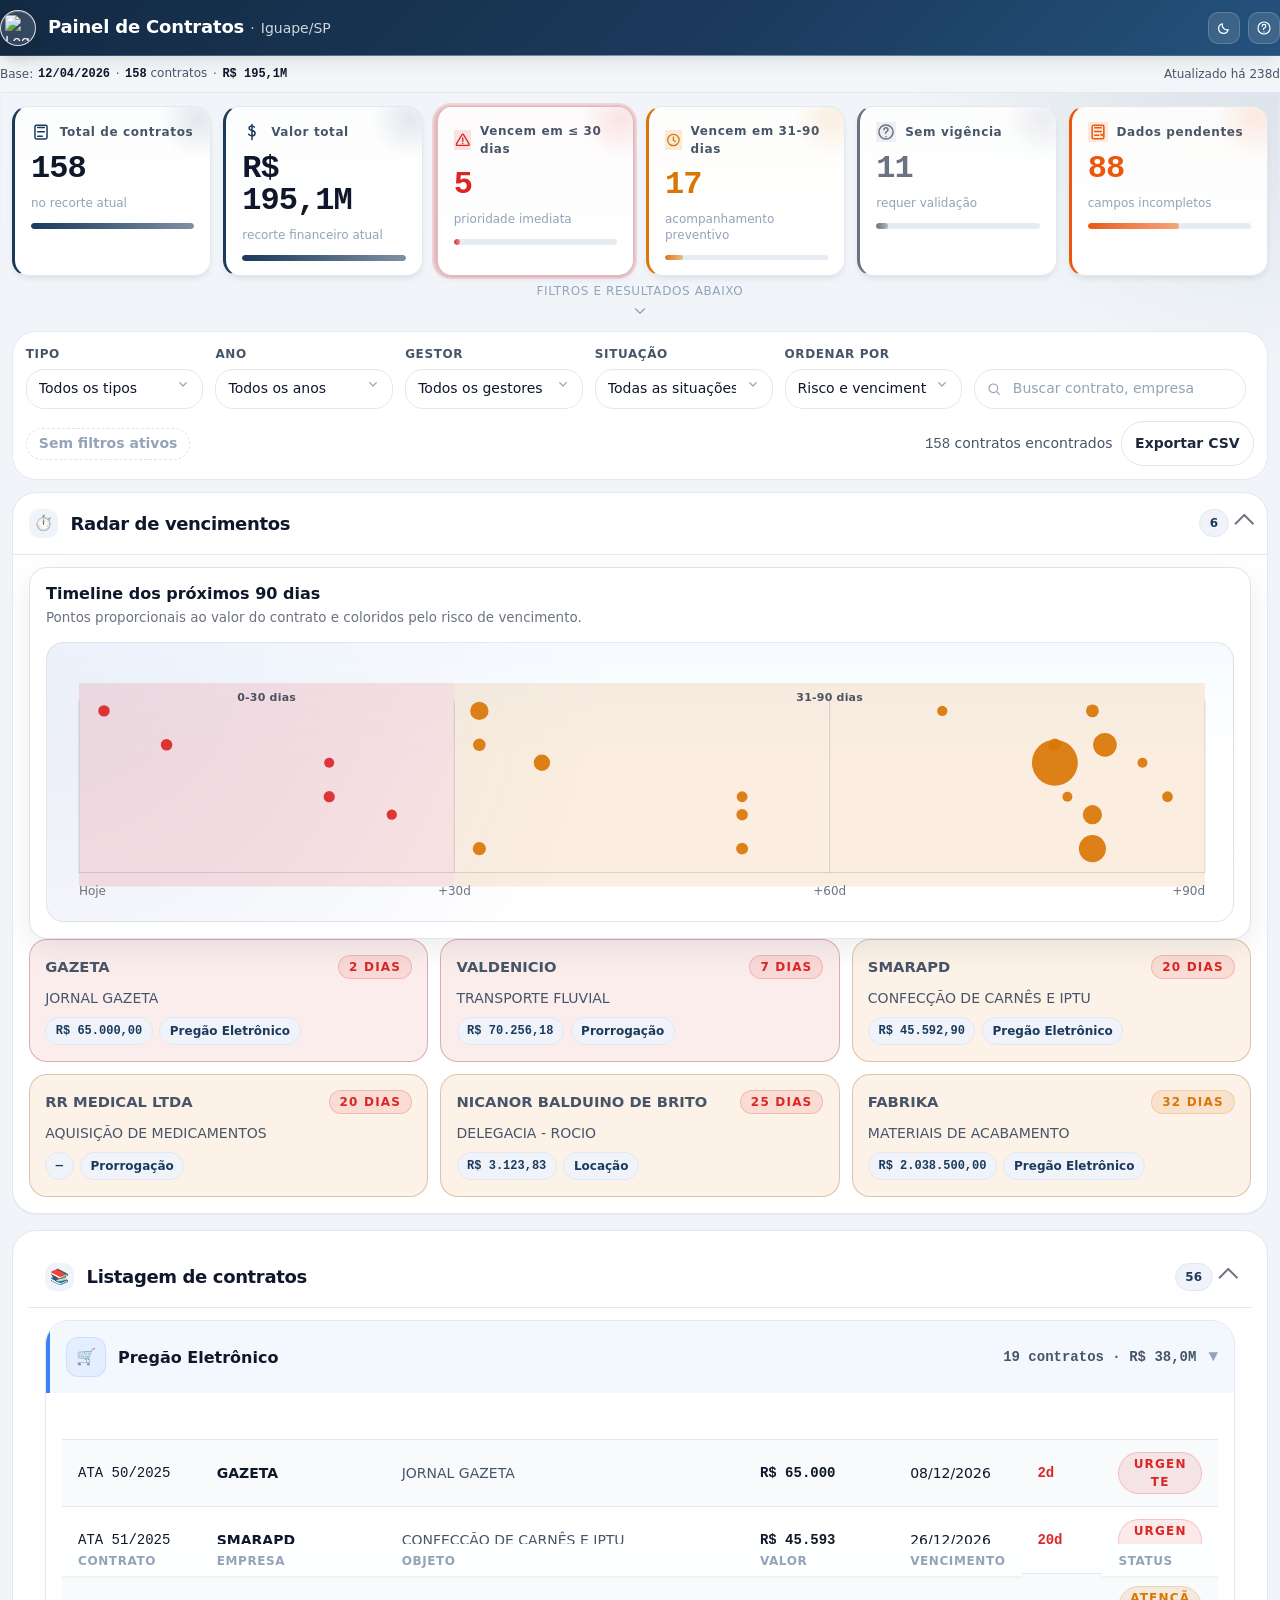
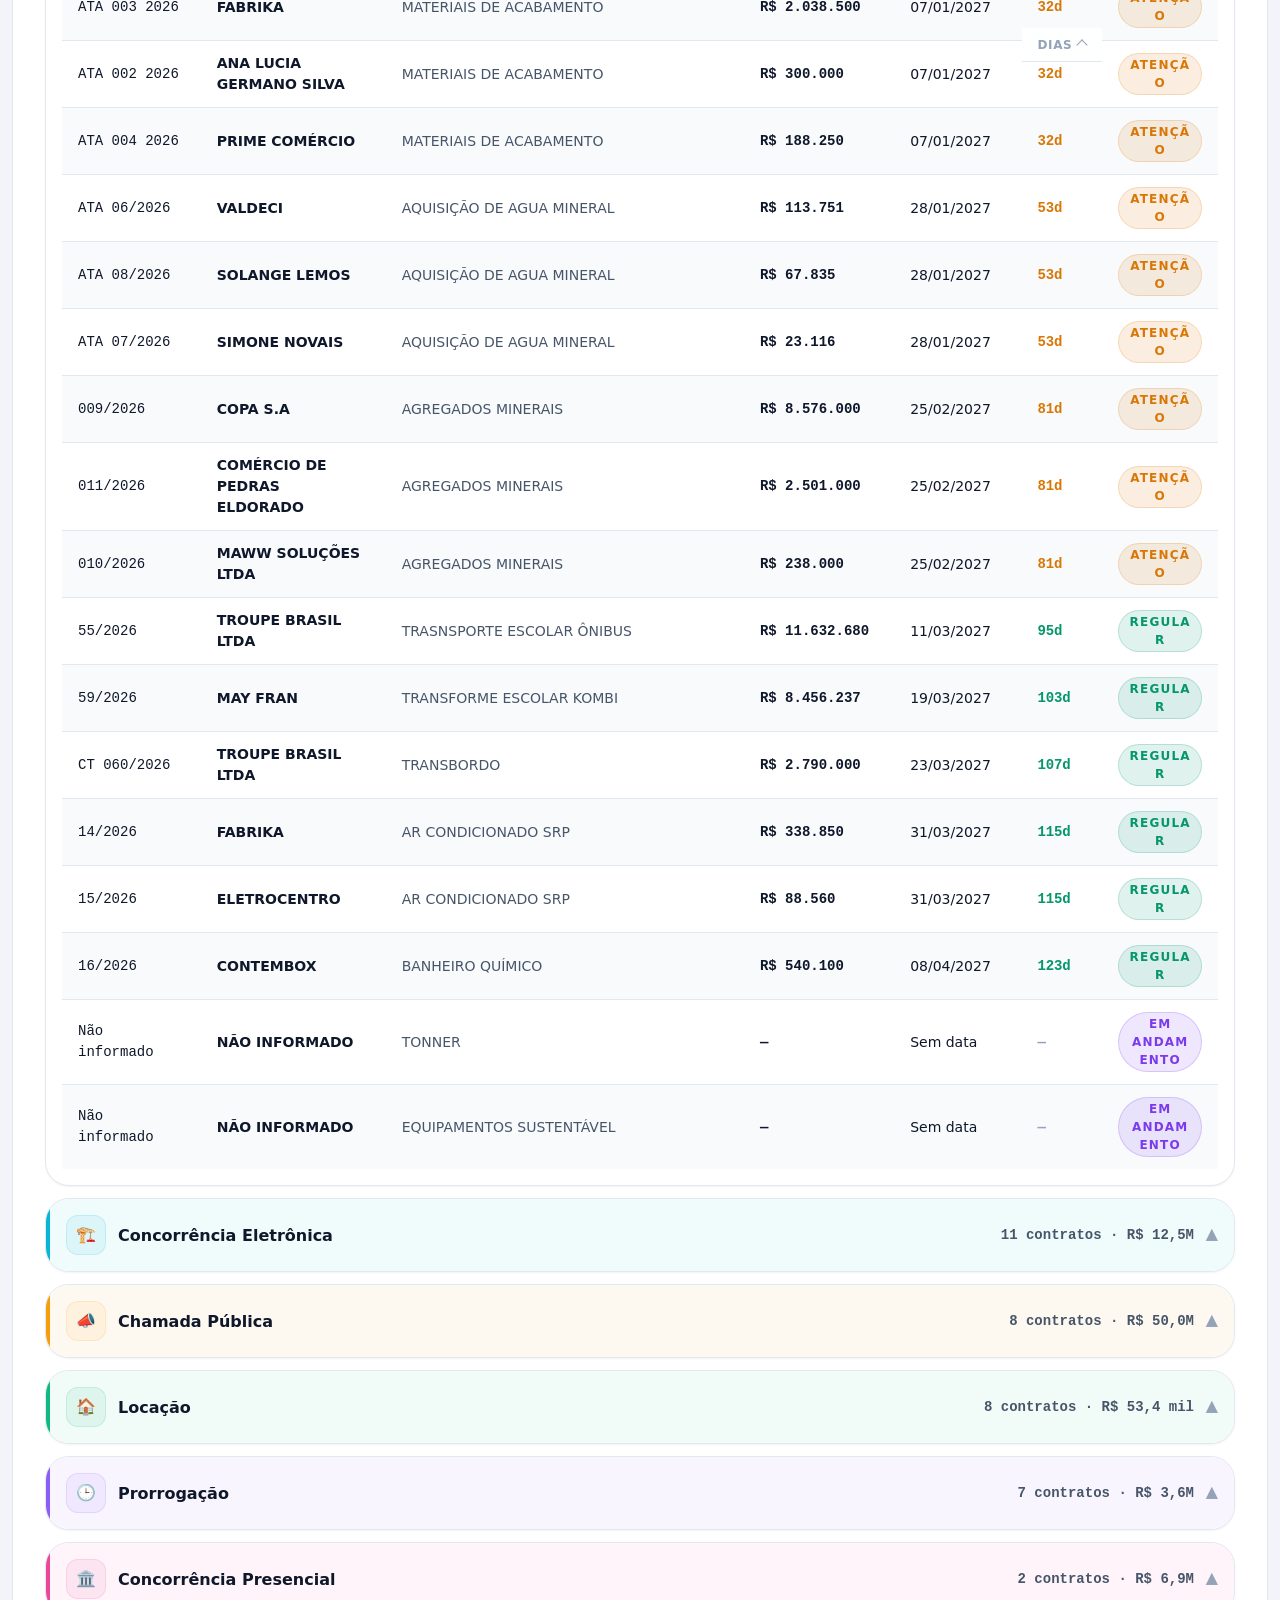
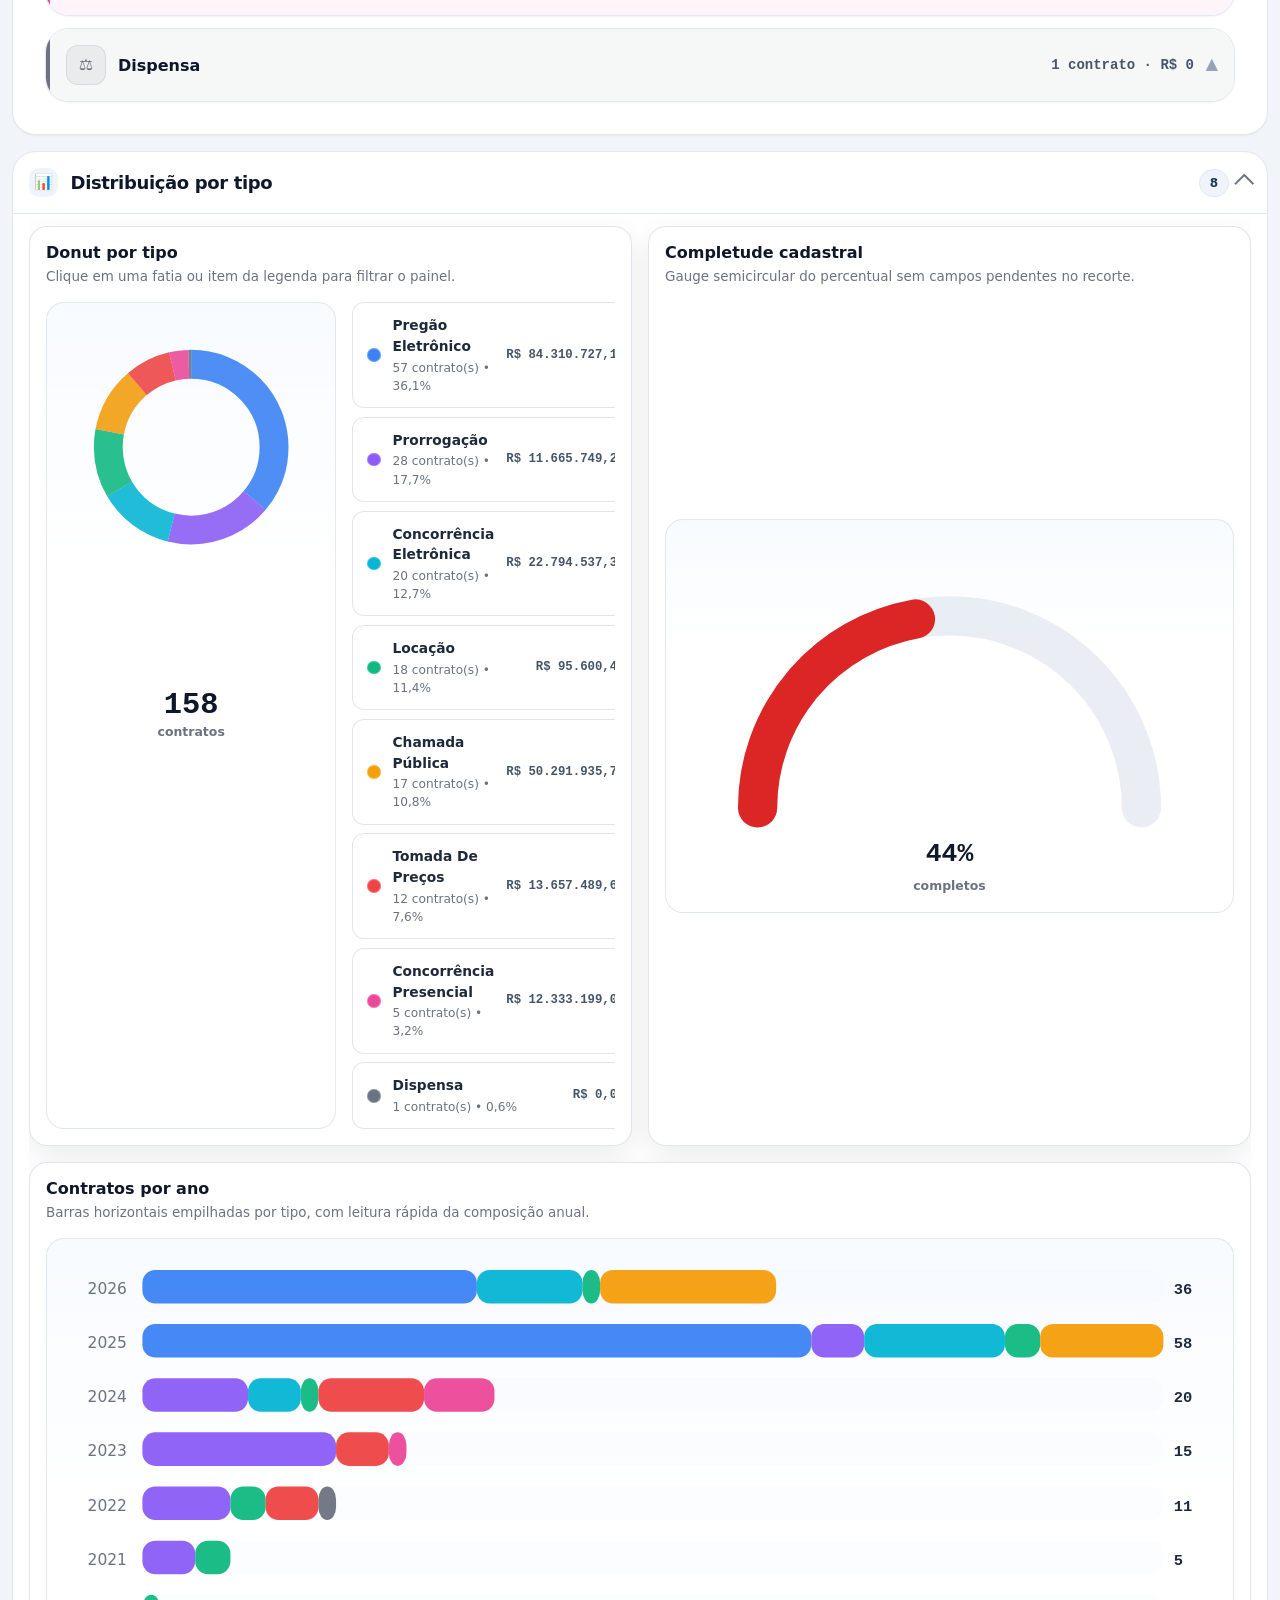
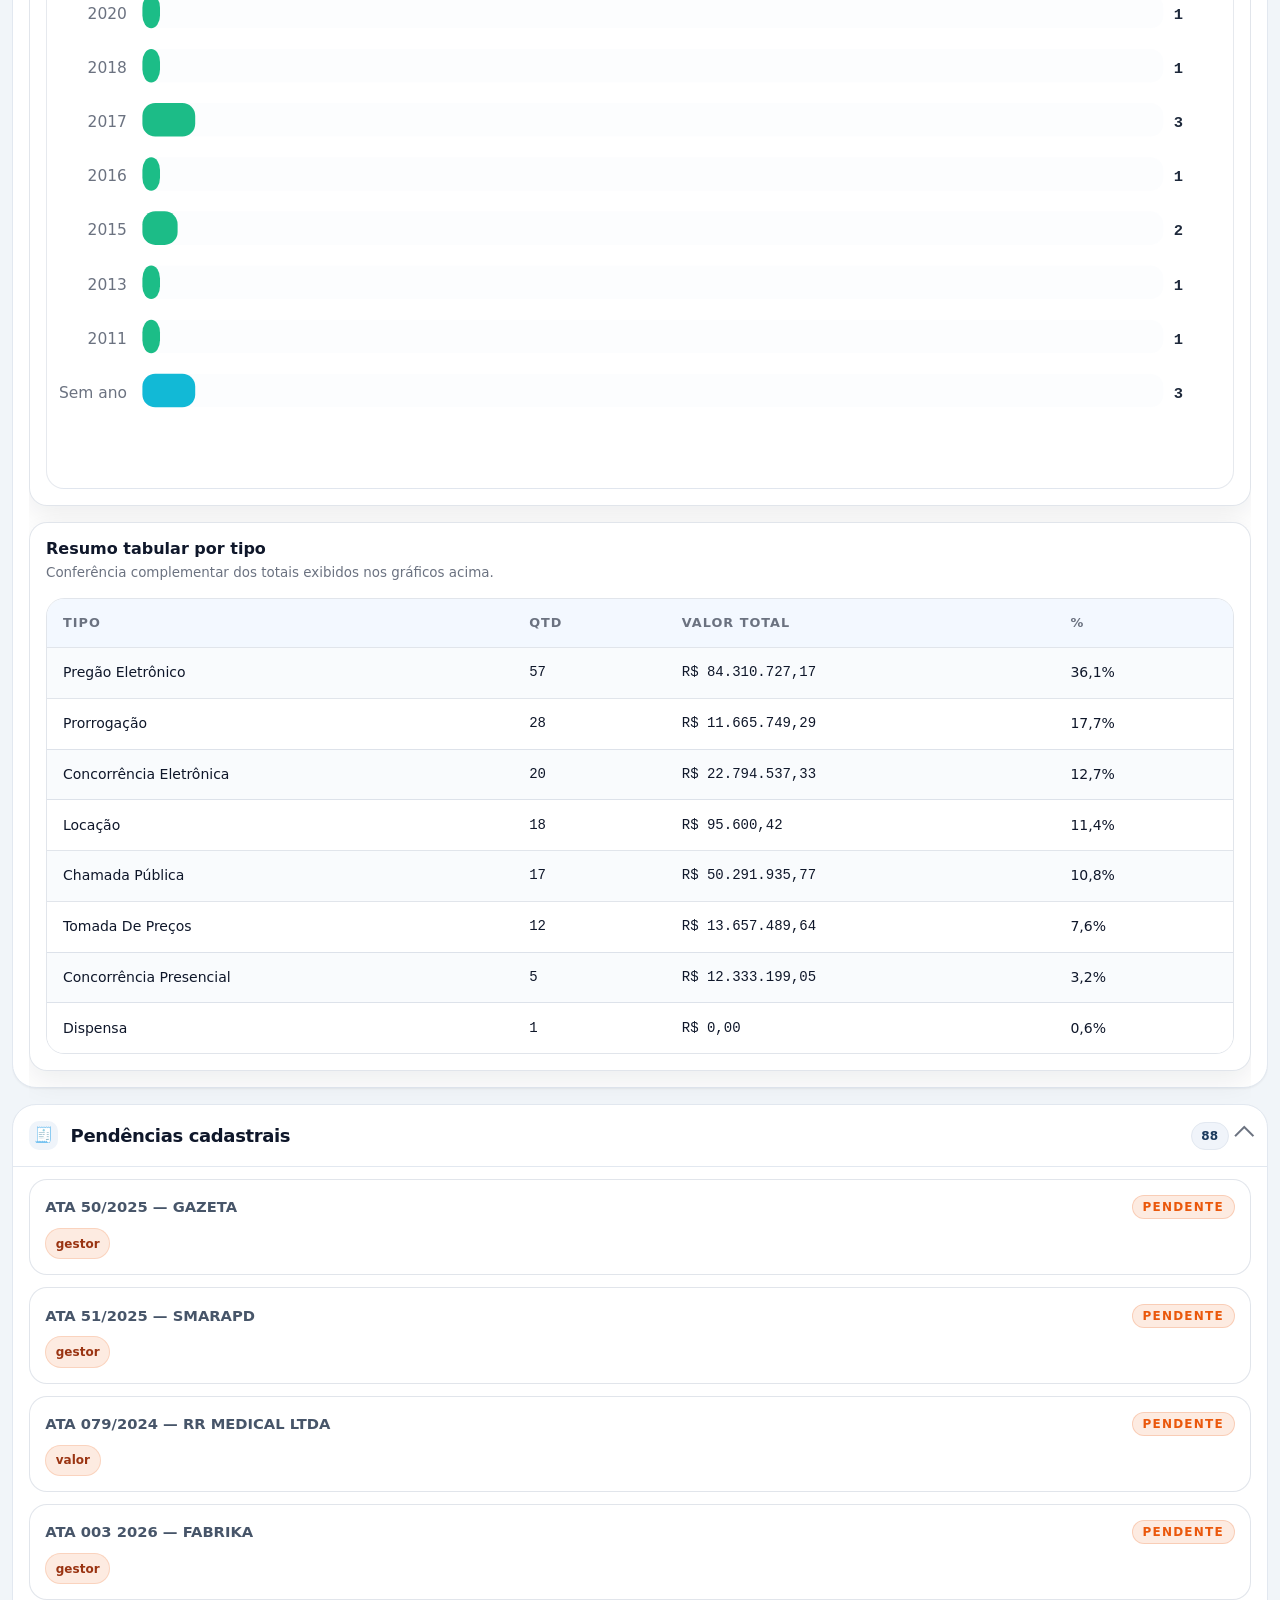
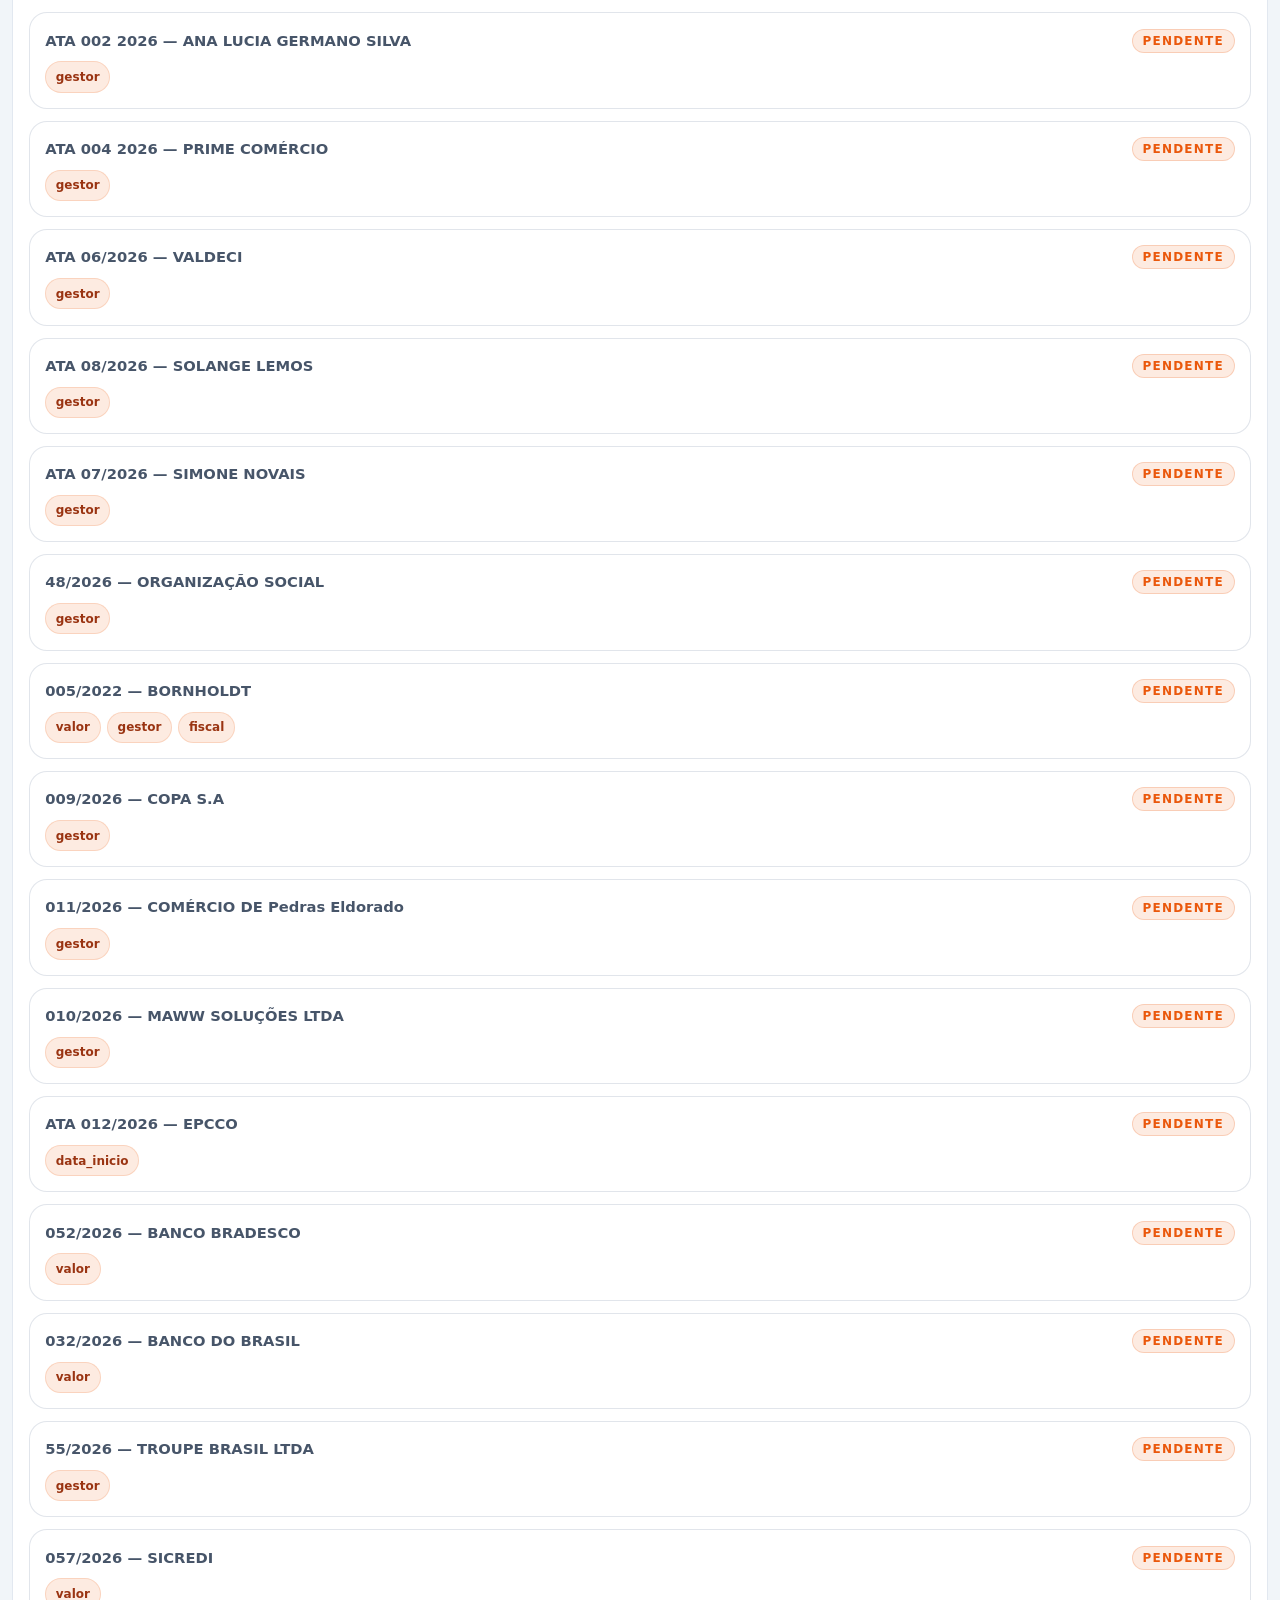
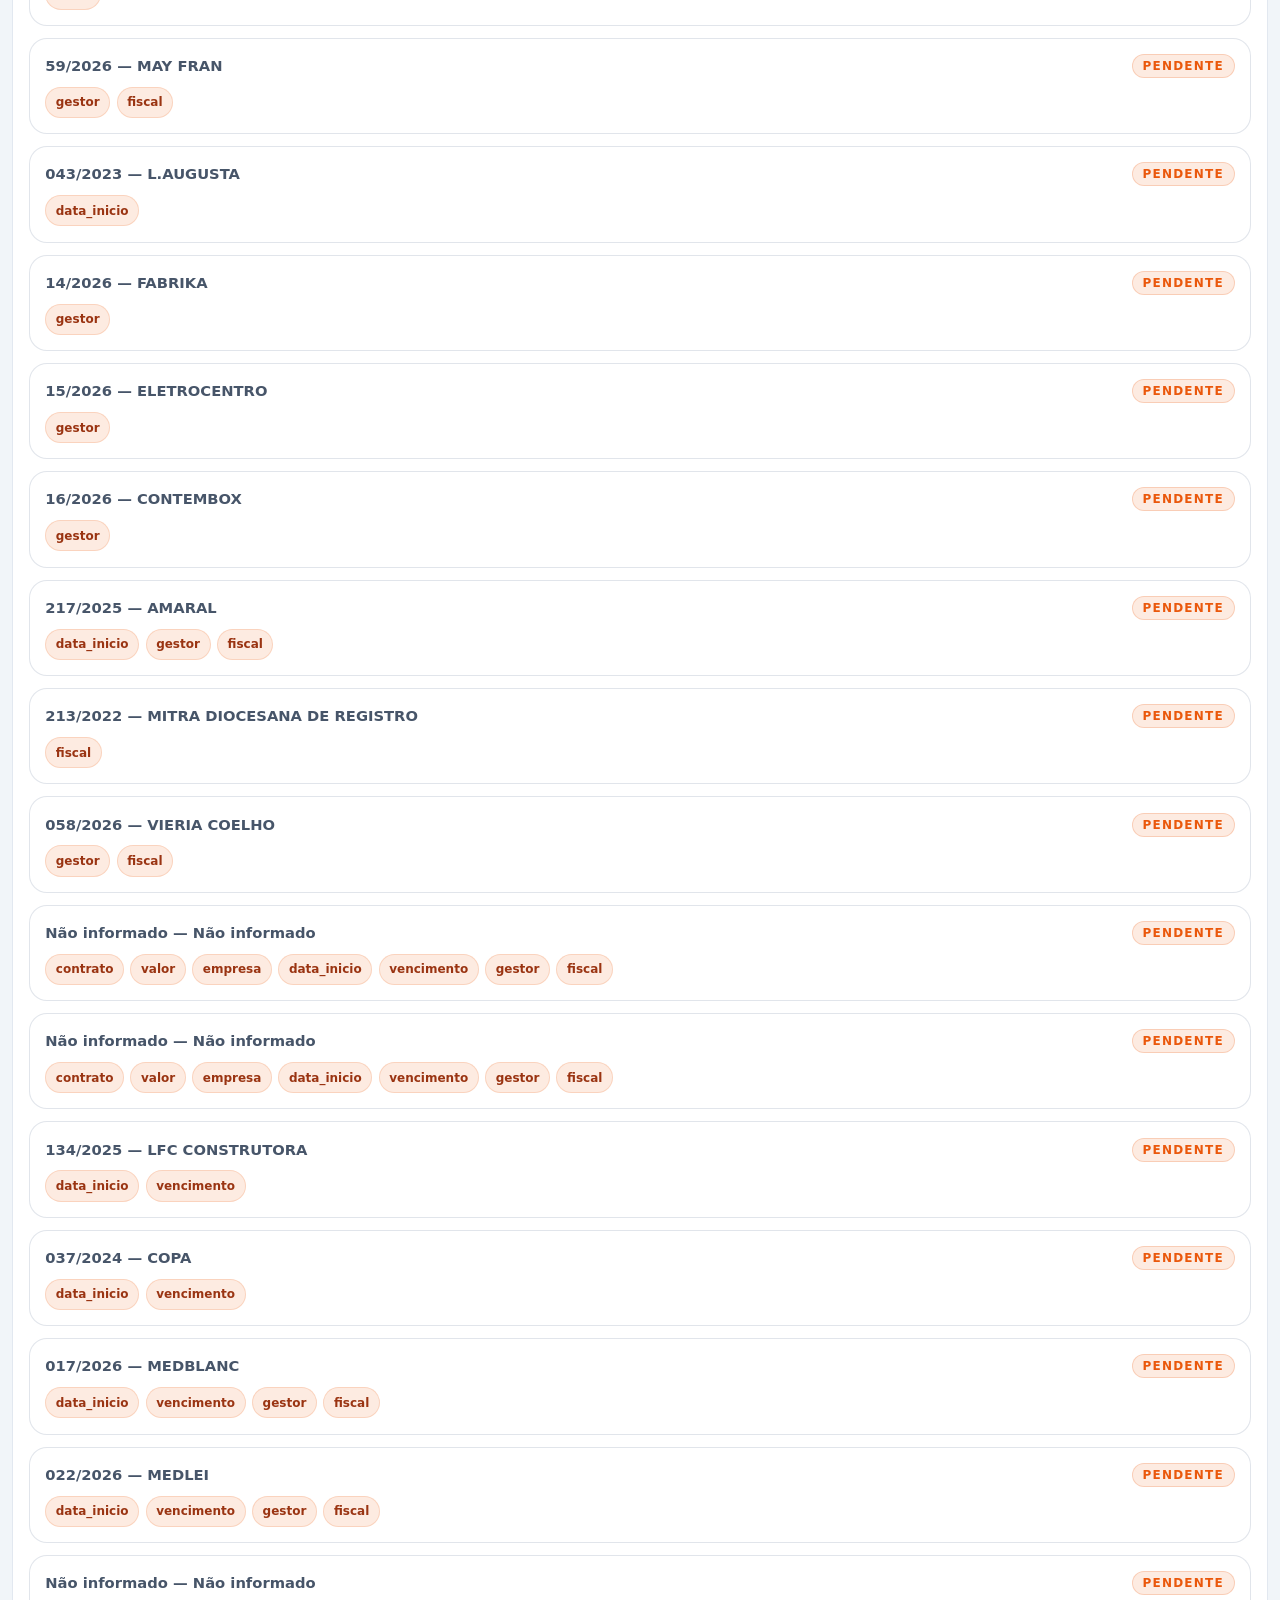
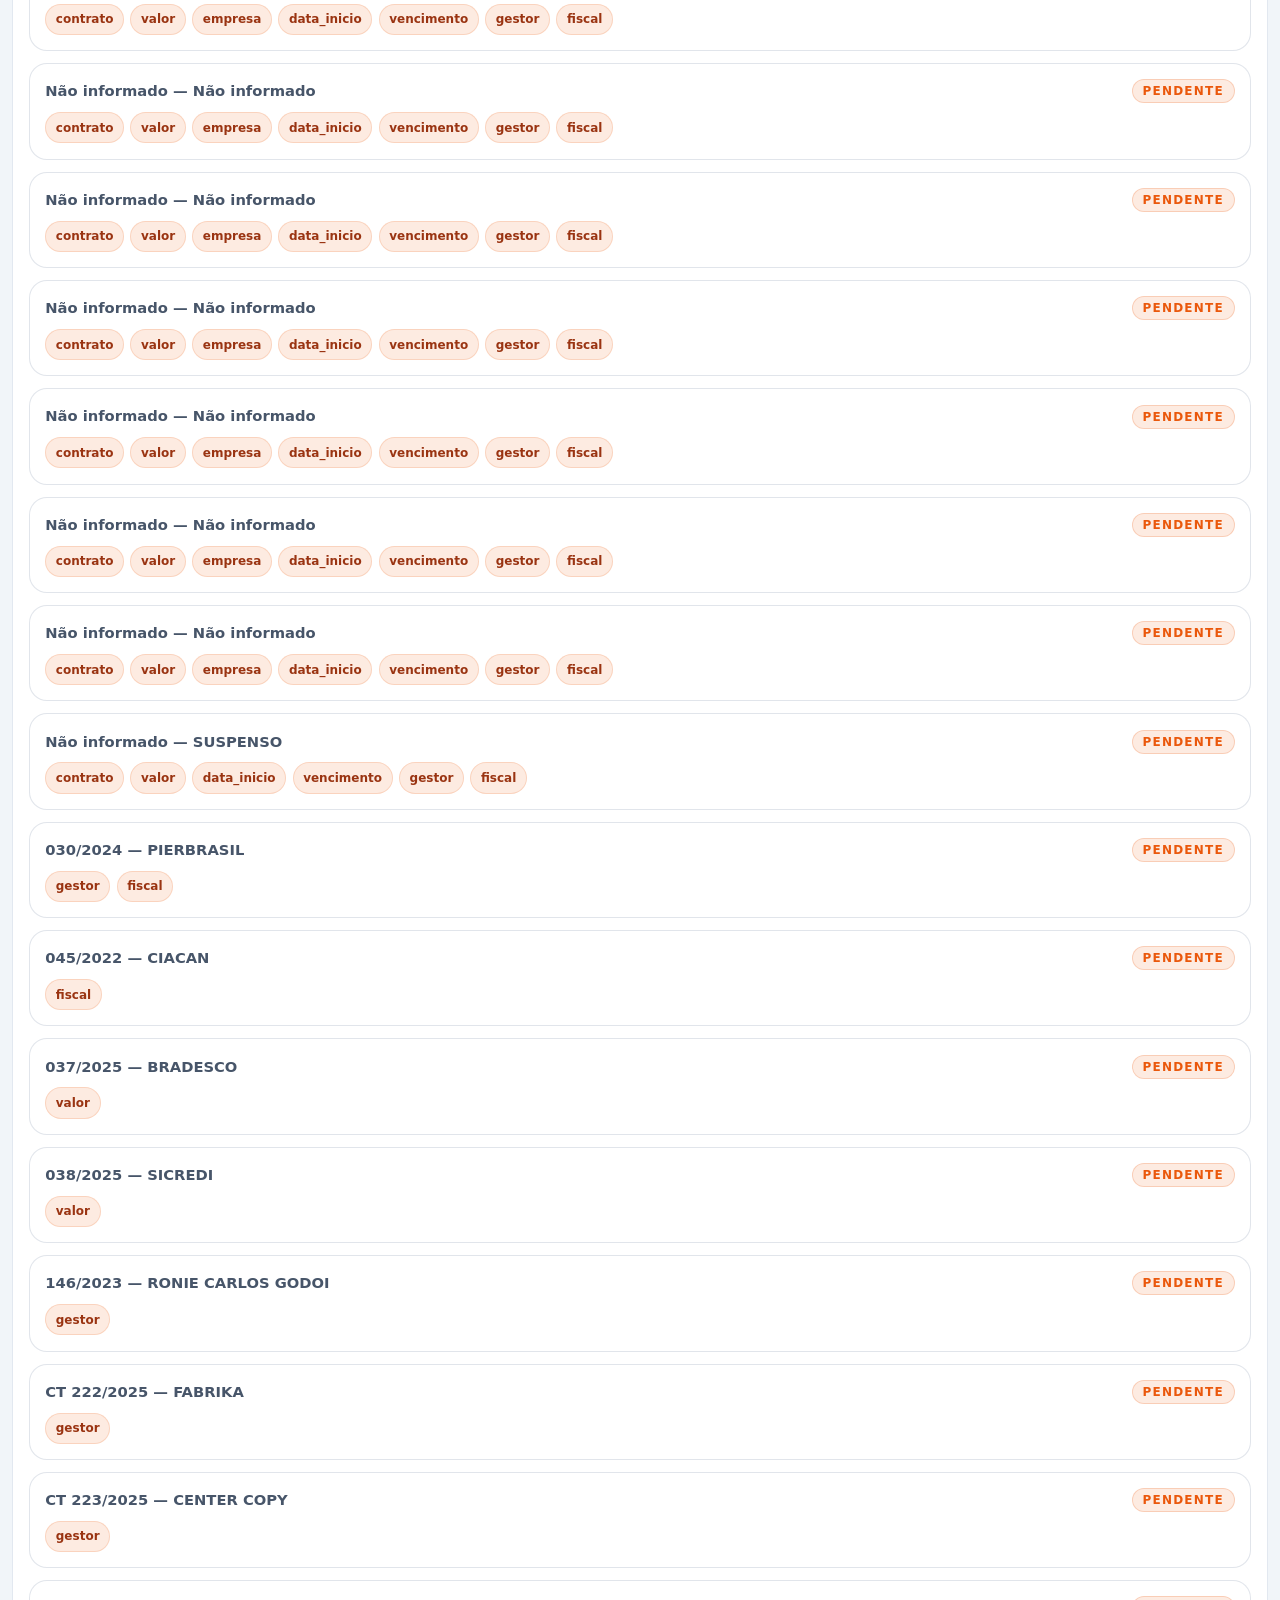
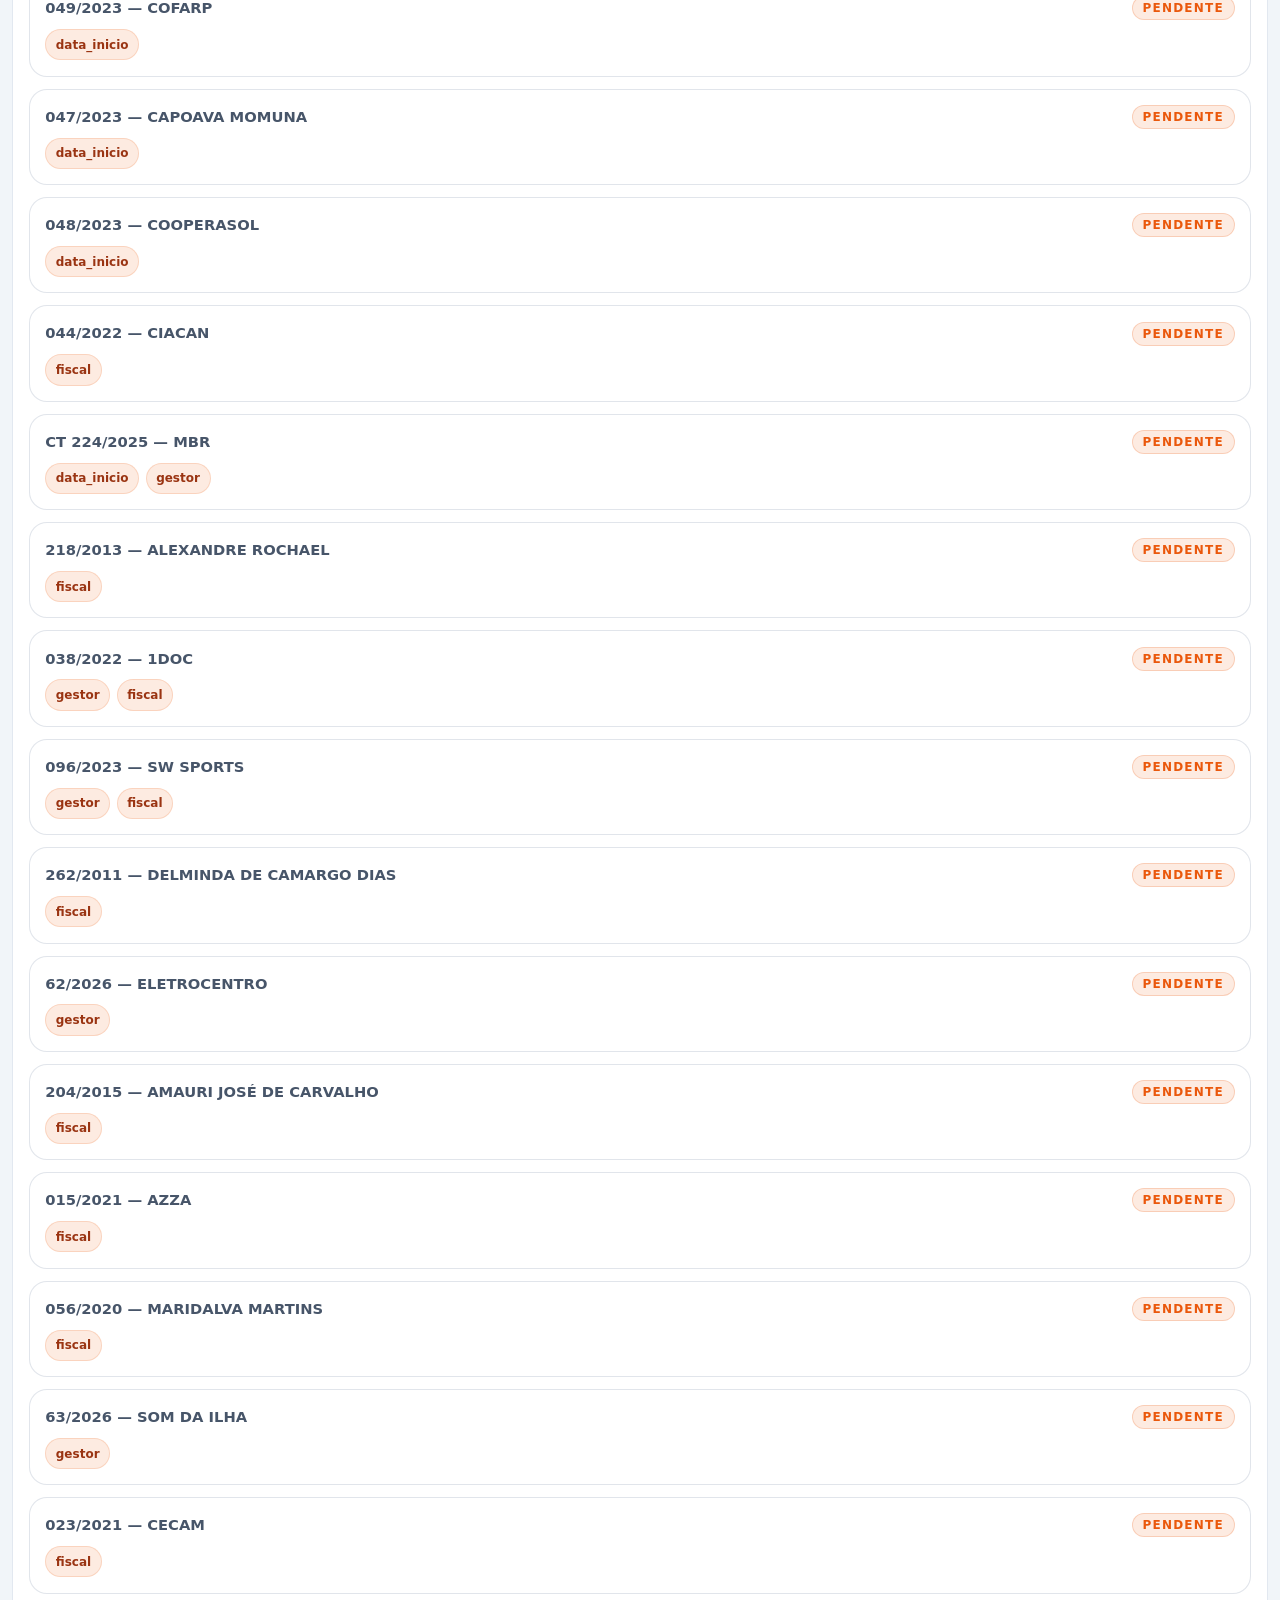
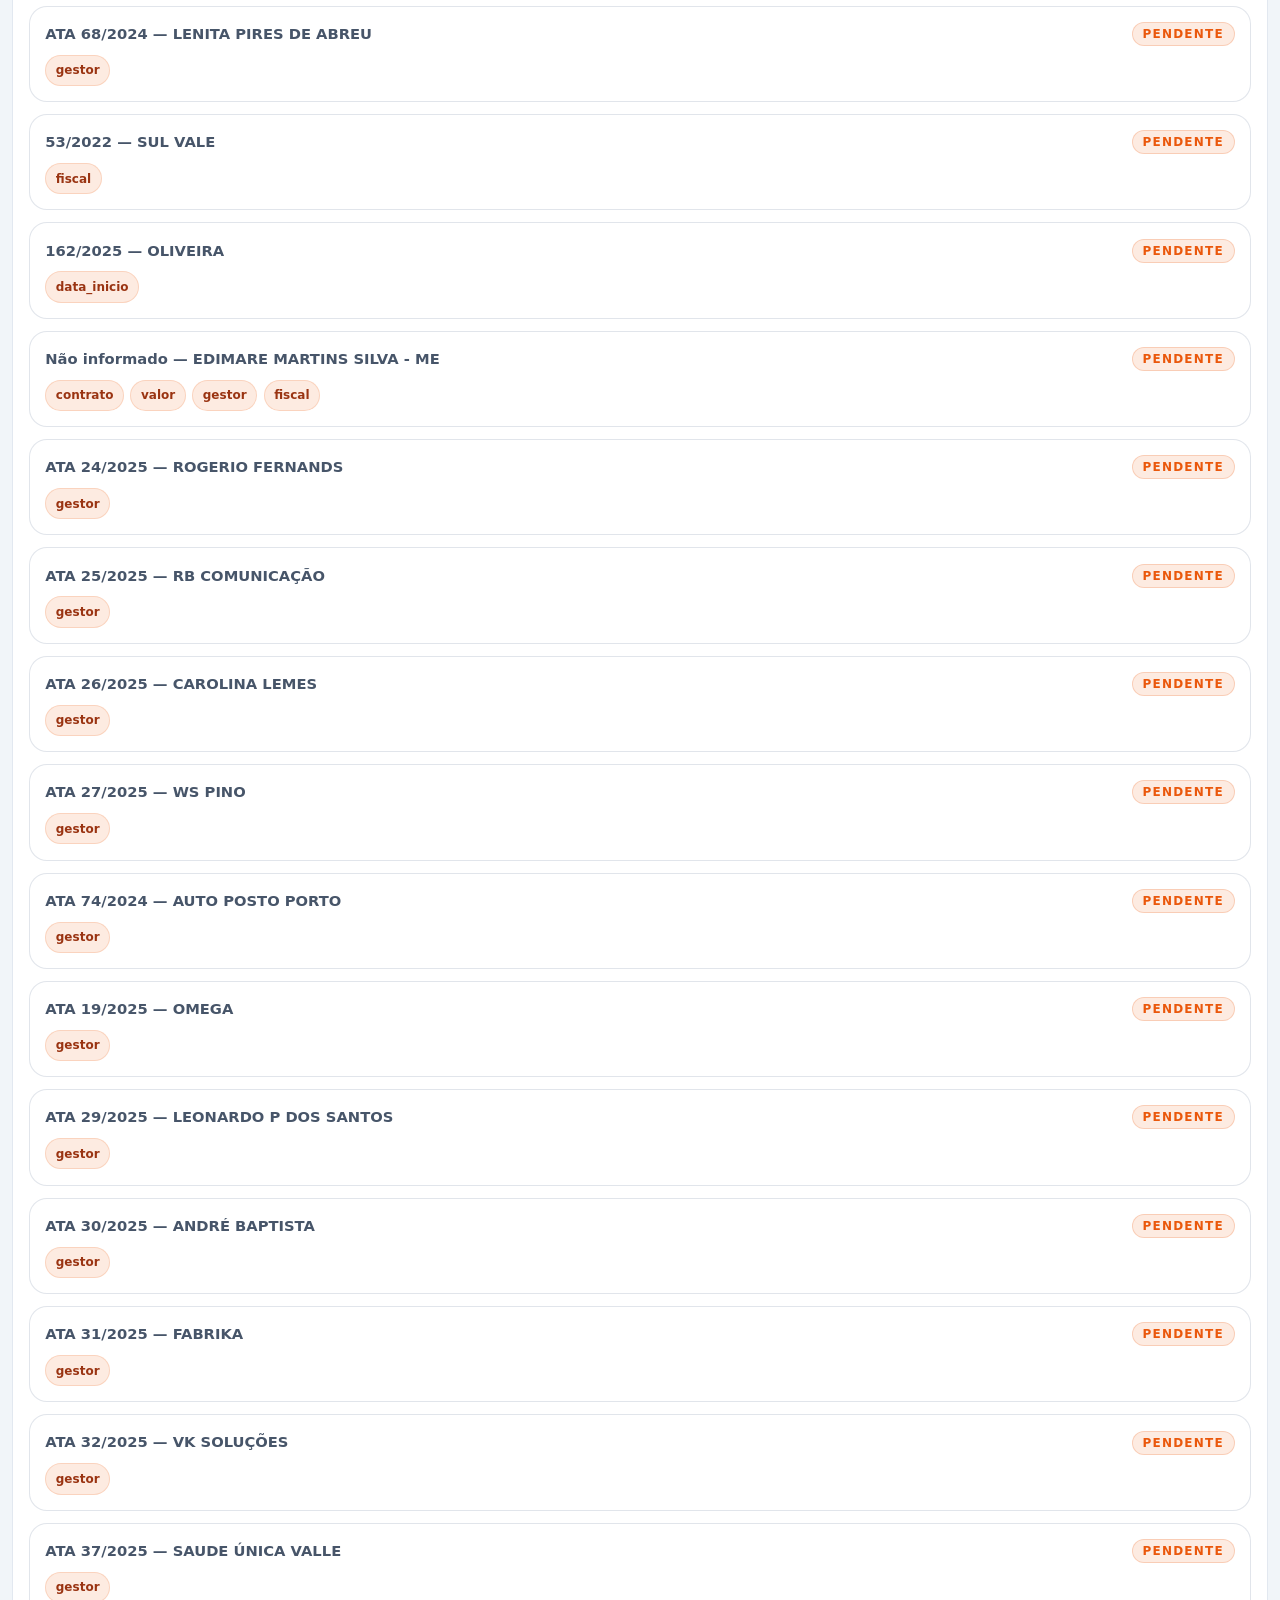
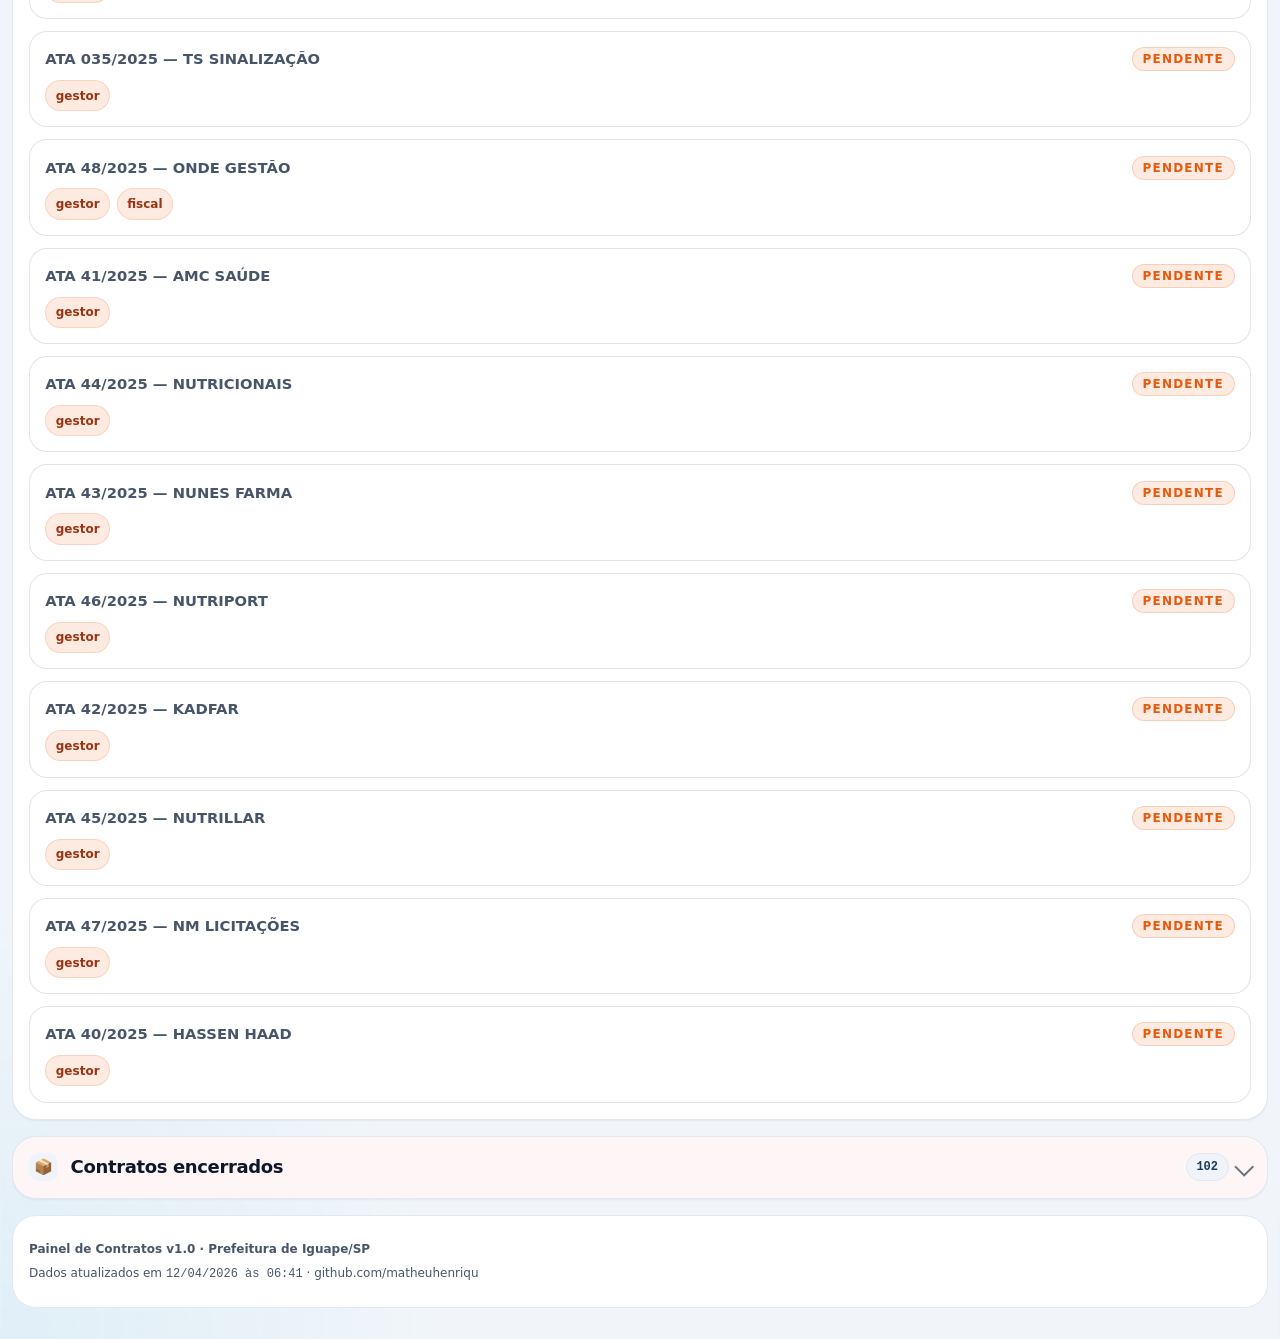
==== commit 1aefd25f: "Refatora painel em módulos e folhas de estilo separadas" ====
--- a/painel_contratos.html
+++ b/painel_contratos.html
@@ -1,4 +1,4 @@
-<!DOCTYPE html>
+﻿<!DOCTYPE html>
 <html lang="pt-BR" data-theme="light">
 <head>
   <meta charset="UTF-8">
@@ -12,16 +12,20 @@
   <meta property="og:description" content="Painel de acompanhamento de contratos administrativos da Prefeitura de Iguape/SP. Consulta pública com filtros, indicadores de vigência e exportação de dados.">
   <meta property="og:type" content="website">
   <meta property="og:url" content="https://matheuhenriqu.github.io/painel-teste/painel_contratos.html">
-  <meta property="og:image" content="assets/favicon-prefeitura-iguape.png?v=2">
+  <meta property="og:image" content="assets/logo-prefeitura-iguape.png">
   <link rel="canonical" href="https://matheuhenriqu.github.io/painel-teste/painel_contratos.html">
-  <link rel="icon" type="image/png" sizes="500x500" href="assets/favicon-prefeitura-iguape.png?v=2">
-  <link rel="shortcut icon" type="image/png" href="assets/favicon-prefeitura-iguape.png?v=2">
+  <link rel="icon" type="image/x-icon" href="assets/favicon.ico">
+  <link rel="shortcut icon" type="image/x-icon" href="assets/favicon.ico">
   <link rel="apple-touch-icon" href="assets/favicon-prefeitura-iguape.png?v=2">
   <link rel="alternate" type="application/json" href="contratos.json">
   <link rel="preconnect" href="https://fonts.googleapis.com">
   <link rel="preconnect" href="https://fonts.gstatic.com" crossorigin>
-  <link rel="stylesheet" href="styles/design-tokens.css">
-  <link rel="stylesheet" href="styles/print.css" media="print">
+  <link rel="stylesheet" href="styles/variables.css">
+  <link rel="stylesheet" href="styles/base.css">
+  <link rel="stylesheet" href="styles/layout.css">
+  <link rel="stylesheet" href="styles/components.css">
+  <link rel="stylesheet" href="styles/charts.css">
+  <link rel="stylesheet" href="styles/responsive.css">
   <script type="application/ld+json">
     {
       "@context": "https://schema.org",
@@ -30,4989 +34,6 @@
       "url": "https://matheuhenriqu.github.io/painel-teste/"
     }
   </script>
-  <style>
-    :root {
-      color-scheme: light;
-      --header-height: 64px;
-      --filters-sticky-gap: 0.35rem;
-      --sticky-offset: calc(var(--header-height) + env(safe-area-inset-top) + var(--filters-sticky-gap));
-      --mobile-viewport-height: 100dvh;
-      --mobile-overlay-offset-bottom: 0px;
-      --filters-shell-height: 0px;
-      --radius-sm: 12px;
-      --radius-md: 18px;
-      --radius-lg: 24px;
-      --shadow-sm: 0 10px 30px rgba(15, 23, 42, 0.08);
-      --shadow-md: 0 24px 60px rgba(15, 23, 42, 0.12);
-      --font-sans: "Plus Jakarta Sans", system-ui, sans-serif;
-      --font-mono: "JetBrains Mono", "SFMono-Regular", monospace;
-      --bg: #F8FAFC;
-      --bg-elevated: rgba(255, 255, 255, 0.92);
-      --bg-soft: #EFF6FF;
-      --surface: #FFFFFF;
-      --surface-strong: #E2E8F0;
-      --text: #1E293B;
-      --text-muted: #475569;
-      --text-soft: #6B7280;
-      --primary: #1E40AF;
-      --primary-soft: rgba(30, 64, 175, 0.12);
-      --primary-strong: #1D4ED8;
-      --danger: #DC2626;
-      --danger-ink: #991B1B;
-      --danger-soft: rgba(220, 38, 38, 0.12);
-      --warning: #D97706;
-      --warning-ink: #92400E;
-      --warning-soft: rgba(217, 119, 6, 0.14);
-      --success: #059669;
-      --success-ink: #065F46;
-      --success-soft: rgba(5, 150, 105, 0.14);
-      --pending: #EA580C;
-      --pending-ink: #9A3412;
-      --pending-soft: rgba(234, 88, 12, 0.12);
-      --chart-type-pregao: #3B82F6;
-      --chart-type-prorrogacao: #8B5CF6;
-      --chart-type-concorrencia-eletronica: #06B6D4;
-      --chart-type-locacao: #10B981;
-      --chart-type-chamada-publica: #F59E0B;
-      --chart-type-tomada-precos: #EF4444;
-      --chart-type-concorrencia-presencial: #EC4899;
-      --chart-type-dispensa: #6B7280;
-      --border: rgba(148, 163, 184, 0.28);
-      --border-strong: rgba(100, 116, 139, 0.34);
-      --backdrop: rgba(15, 23, 42, 0.56);
-      --page-width: 1440px;
-      --transition: 0.3s ease;
-      --focus: 0 0 0 2px var(--bg), 0 0 0 4px var(--primary);
-    }
-
-    html[data-theme="dark"] {
-      color-scheme: dark;
-      --bg: #0F172A;
-      --bg-elevated: rgba(15, 23, 42, 0.88);
-      --bg-soft: #13203A;
-      --surface: #111C33;
-      --surface-strong: #1E293B;
-      --text: #E2E8F0;
-      --text-muted: #CBD5E1;
-      --text-soft: #94A3B8;
-      --primary: #3B82F6;
-      --primary-soft: rgba(59, 130, 246, 0.16);
-      --primary-strong: #60A5FA;
-      --danger-ink: #FECACA;
-      --danger-soft: rgba(248, 113, 113, 0.16);
-      --warning-ink: #FDE68A;
-      --warning-soft: rgba(251, 191, 36, 0.14);
-      --success-ink: #A7F3D0;
-      --success-soft: rgba(16, 185, 129, 0.14);
-      --pending-ink: #FDBA74;
-      --pending-soft: rgba(251, 146, 60, 0.14);
-      --border: rgba(148, 163, 184, 0.18);
-      --border-strong: rgba(148, 163, 184, 0.28);
-      --backdrop: rgba(2, 6, 23, 0.72);
-      --shadow-sm: 0 12px 34px rgba(2, 6, 23, 0.34);
-      --shadow-md: 0 24px 60px rgba(2, 6, 23, 0.42);
-    }
-
-    * {
-      box-sizing: border-box;
-    }
-
-    html {
-      width: 100%;
-      max-width: 100%;
-      overflow-x: hidden;
-      overscroll-behavior-x: none;
-      scroll-behavior: smooth;
-    }
-
-    body {
-      margin: 0;
-      min-height: 100vh;
-      min-height: 100dvh;
-      width: 100%;
-      max-width: 100%;
-      overflow-x: hidden;
-      font-family: var(--font-sans);
-      font-size: 14px;
-      line-height: 1.5;
-      background:
-        radial-gradient(circle at top right, rgba(30, 64, 175, 0.10), transparent 24rem),
-        radial-gradient(circle at left bottom, rgba(14, 165, 233, 0.08), transparent 28rem),
-        var(--bg);
-      color: var(--text);
-      transition: background-color var(--transition), color var(--transition);
-    }
-
-    body,
-    body * {
-      transition:
-        background-color var(--transition),
-        color var(--transition),
-        border-color var(--transition),
-        box-shadow var(--transition);
-    }
-
-    img {
-      max-width: 100%;
-      display: block;
-    }
-
-    button,
-    input,
-    select,
-    dialog {
-      font: inherit;
-    }
-
-    a {
-      color: inherit;
-    }
-
-    button {
-      cursor: pointer;
-    }
-
-    :focus-visible {
-      outline: 2px solid transparent;
-      outline-offset: 2px;
-      box-shadow: var(--focus);
-    }
-
-    @media (prefers-reduced-motion: reduce) {
-      html {
-        scroll-behavior: auto;
-      }
-
-      *,
-      *::before,
-      *::after {
-        animation-duration: 0.01ms !important;
-        animation-iteration-count: 1 !important;
-        transition-duration: 0.01ms !important;
-      }
-    }
-
-    .sr-only {
-      position: absolute;
-      width: 1px;
-      height: 1px;
-      padding: 0;
-      margin: -1px;
-      overflow: hidden;
-      clip: rect(0, 0, 0, 0);
-      white-space: nowrap;
-      border: 0;
-    }
-
-    .skip-link {
-      position: absolute;
-      top: 0.75rem;
-      left: 0.75rem;
-      z-index: 200;
-      padding: 0.75rem 1rem;
-      border-radius: 999px;
-      background: var(--primary);
-      color: #fff;
-      text-decoration: none;
-      transform: translateY(-140%);
-    }
-
-    .skip-link:focus {
-      transform: translateY(0);
-    }
-
-    .mono {
-      font-family: var(--font-mono);
-      font-variant-numeric: tabular-nums;
-    }
-
-    .page-shell {
-      width: min(calc(100% - 1.5rem - env(safe-area-inset-left) - env(safe-area-inset-right)), var(--page-width));
-      max-width: 100%;
-      margin: 0 auto;
-    }
-
-    .app-header {
-      position: fixed;
-      inset: env(safe-area-inset-top) 0 auto 0;
-      z-index: 100;
-      height: calc(var(--header-height) + env(safe-area-inset-top));
-      padding-top: env(safe-area-inset-top);
-      background: color-mix(in srgb, var(--bg-elevated) 88%, transparent);
-      backdrop-filter: blur(18px);
-      border-bottom: 1px solid var(--border);
-    }
-
-    .app-header__inner {
-      display: flex;
-      align-items: center;
-      justify-content: space-between;
-      gap: 0.75rem;
-      width: 100%;
-      max-width: 100%;
-      min-width: 0;
-      min-height: var(--header-height);
-    }
-
-    .app-brand {
-      min-width: 0;
-      display: flex;
-      align-items: center;
-      gap: 0.75rem;
-      text-decoration: none;
-    }
-
-    .app-brand__logo-wrap {
-      width: 40px;
-      height: 40px;
-      flex: 0 0 40px;
-      display: grid;
-      place-items: center;
-      border-radius: 12px;
-      background: rgba(255, 255, 255, 0.92);
-      box-shadow: inset 0 0 0 1px rgba(148, 163, 184, 0.16);
-    }
-
-    .app-brand__logo {
-      width: 30px;
-      height: 30px;
-      object-fit: contain;
-    }
-
-    .app-brand__text {
-      min-width: 0;
-      display: grid;
-      gap: 0.08rem;
-    }
-
-    .app-brand__title {
-      font-size: 1rem;
-      font-weight: 800;
-      line-height: 1.1;
-      white-space: nowrap;
-      overflow: hidden;
-      text-overflow: ellipsis;
-    }
-
-    .app-brand__subtitle {
-      font-size: 0.77rem;
-      color: var(--text-soft);
-      white-space: nowrap;
-      overflow: hidden;
-      text-overflow: ellipsis;
-    }
-
-    .header-actions {
-      display: flex;
-      align-items: center;
-      justify-content: flex-end;
-      gap: 0.5rem;
-      min-width: 0;
-    }
-
-    .badge {
-      min-height: 38px;
-      display: inline-flex;
-      align-items: center;
-      gap: 0.35rem;
-      padding: 0.65rem 0.9rem;
-      border-radius: 999px;
-      border: 1px solid var(--border);
-      background: var(--surface);
-      color: var(--text-muted);
-      font-size: 0.8rem;
-      font-weight: 700;
-      white-space: nowrap;
-    }
-
-    .badge.is-hidden {
-      display: none;
-    }
-
-    .badge--cache {
-      background: var(--bg-soft);
-      color: var(--primary);
-      border-color: color-mix(in srgb, var(--primary) 20%, transparent);
-    }
-
-    .badge--warning {
-      background: var(--warning-soft);
-      color: var(--warning-ink);
-      border-color: color-mix(in srgb, var(--warning) 24%, transparent);
-    }
-
-    .toolbar-button {
-      min-height: 40px;
-      padding: 0.7rem 0.95rem;
-      border: 1px solid var(--border);
-      border-radius: 999px;
-      background: var(--surface);
-      color: var(--text);
-      font-weight: 700;
-      display: inline-flex;
-      align-items: center;
-      justify-content: center;
-      gap: 0.45rem;
-      text-decoration: none;
-      white-space: nowrap;
-    }
-
-    .toolbar-button--primary {
-      background: var(--primary);
-      border-color: var(--primary);
-      color: #fff;
-    }
-
-    .toolbar-button--ghost {
-      background: transparent;
-    }
-
-    .print-summary,
-    .print-header,
-    .print-footer {
-      display: none;
-    }
-
-    .app-toast {
-      position: fixed;
-      right: max(1rem, env(safe-area-inset-right) + 1rem);
-      bottom: max(1rem, env(safe-area-inset-bottom) + 1rem);
-      z-index: 160;
-      max-width: min(90vw, 360px);
-      padding: 0.85rem 1rem;
-      border-radius: 16px;
-      border: 1px solid var(--border);
-      background: color-mix(in srgb, var(--surface) 96%, transparent);
-      color: var(--text);
-      box-shadow: var(--shadow-md);
-      opacity: 0;
-      transform: translateY(1rem);
-      pointer-events: none;
-    }
-
-    .app-toast.is-visible {
-      opacity: 1;
-      transform: translateY(0);
-    }
-
-    .scroll-top {
-      position: fixed;
-      right: max(1rem, env(safe-area-inset-right) + 1rem);
-      bottom: max(1rem, env(safe-area-inset-bottom) + 4.75rem);
-      z-index: 150;
-      width: 48px;
-      height: 48px;
-      display: grid;
-      place-items: center;
-      border-radius: 999px;
-      border: 1px solid color-mix(in srgb, var(--primary) 24%, transparent);
-      background: color-mix(in srgb, var(--primary) 90%, var(--surface));
-      color: #fff;
-      font-size: 1.2rem;
-      font-weight: 800;
-      box-shadow: var(--shadow-sm);
-      opacity: 0;
-      transform: translateY(1rem);
-      pointer-events: none;
-    }
-
-    .scroll-top.is-visible {
-      opacity: 1;
-      transform: translateY(0);
-      pointer-events: auto;
-    }
-
-    .shortcut-dialog {
-      width: min(calc(100% - 1.5rem), 520px);
-      padding: 0;
-      border: none;
-      border-radius: 24px;
-      background: color-mix(in srgb, var(--surface) 96%, transparent);
-      color: var(--text);
-      box-shadow: var(--shadow-md);
-    }
-
-    .shortcut-dialog::backdrop {
-      background: var(--backdrop);
-      backdrop-filter: blur(4px);
-    }
-
-    .shortcut-dialog__shell {
-      display: grid;
-      gap: 1rem;
-      padding: 1rem;
-    }
-
-    .shortcut-dialog__header {
-      display: flex;
-      align-items: flex-start;
-      justify-content: space-between;
-      gap: 1rem;
-    }
-
-    .shortcut-dialog h2 {
-      margin: 0;
-      font-size: 1.35rem;
-    }
-
-    .shortcut-list {
-      margin: 0;
-      padding: 0;
-      list-style: none;
-      display: grid;
-      gap: 0.75rem;
-    }
-
-    .shortcut-list li {
-      display: grid;
-      grid-template-columns: auto 1fr;
-      align-items: center;
-      gap: 0.85rem;
-      padding: 0.85rem 0.95rem;
-      border-radius: var(--radius-md);
-      border: 1px solid var(--border);
-      background: color-mix(in srgb, var(--surface) 94%, transparent);
-    }
-
-    .shortcut-key {
-      min-width: 44px;
-      min-height: 32px;
-      padding: 0.25rem 0.55rem;
-      display: inline-flex;
-      align-items: center;
-      justify-content: center;
-      border-radius: 10px;
-      border: 1px solid var(--border);
-      background: var(--bg-soft);
-      color: var(--primary);
-      font-family: var(--font-mono);
-      font-weight: 800;
-    }
-
-    .page-main {
-      width: 100%;
-      max-width: 100%;
-      overflow-x: hidden;
-      padding:
-        calc(var(--header-height) + env(safe-area-inset-top) + 1rem)
-        0
-        max(2rem, env(safe-area-inset-bottom) + 1.5rem);
-    }
-
-    .noscript-card {
-      margin: 0 0 1rem;
-      padding: 1rem 1.1rem;
-      border-radius: var(--radius-md);
-      border: 1px solid var(--warning-soft);
-      background: color-mix(in srgb, var(--warning-soft) 40%, var(--surface));
-      color: var(--text);
-    }
-
-    .load-banner {
-      display: flex;
-      align-items: center;
-      justify-content: space-between;
-      gap: 0.85rem;
-      margin: 0 0 1rem;
-      padding: 0.9rem 1rem;
-      border-radius: var(--radius-md);
-      border: 1px solid var(--border);
-      background: color-mix(in srgb, var(--surface) 92%, transparent);
-      box-shadow: var(--shadow-sm);
-    }
-
-    .load-banner.is-hidden {
-      display: none;
-    }
-
-    .load-banner__content {
-      display: grid;
-      gap: 0.2rem;
-    }
-
-    .load-banner__title {
-      margin: 0;
-      font-size: 0.95rem;
-      font-weight: 800;
-    }
-
-    .load-banner__message {
-      margin: 0;
-      color: var(--text-muted);
-      font-size: 0.88rem;
-    }
-
-    .load-banner--error {
-      border-color: color-mix(in srgb, var(--danger) 26%, transparent);
-      background: color-mix(in srgb, var(--danger-soft) 66%, var(--surface));
-    }
-
-    .load-banner--info {
-      border-color: color-mix(in srgb, var(--primary) 20%, transparent);
-      background: color-mix(in srgb, var(--primary-soft) 72%, var(--surface));
-    }
-
-    .load-banner--warning {
-      border-color: color-mix(in srgb, var(--warning) 20%, transparent);
-      background: color-mix(in srgb, var(--warning-soft) 72%, var(--surface));
-    }
-
-    .section-intro {
-      display: grid;
-      gap: 0.75rem;
-      align-items: start;
-      margin-bottom: 1rem;
-    }
-
-    .section-intro--compact {
-      margin-bottom: 0.85rem;
-    }
-
-    .section-eyebrow {
-      margin: 0 0 0.35rem;
-      font-size: 0.8rem;
-      letter-spacing: 0.12em;
-      text-transform: uppercase;
-      color: var(--primary);
-      font-weight: 800;
-    }
-
-    .section-intro h1,
-    .section-intro h2,
-    .section-intro h3 {
-      margin: 0;
-      line-height: 1.12;
-    }
-
-    .section-intro h1 {
-      font-size: clamp(1.8rem, 3vw, 2rem);
-    }
-
-    .section-intro h2 {
-      font-size: clamp(1.4rem, 2.3vw, 1.75rem);
-    }
-
-    .section-copy {
-      margin: 0;
-      color: var(--text-muted);
-      font-size: 0.95rem;
-      max-width: 70ch;
-    }
-
-    .kpi-section {
-      padding: 1rem 0 0.35rem;
-    }
-
-    .kpi-grid {
-      display: grid;
-      grid-template-columns: 1fr;
-      gap: 0.9rem;
-    }
-
-    .kpi-card {
-      width: 100%;
-      text-align: left;
-      display: grid;
-      gap: 0.85rem;
-      padding: 1rem;
-      border-radius: var(--radius-md);
-      border: 1px solid var(--border);
-      background: color-mix(in srgb, var(--surface) 92%, transparent);
-      box-shadow: var(--shadow-sm);
-    }
-
-    .kpi-card--danger {
-      border-color: color-mix(in srgb, var(--danger) 22%, var(--border));
-      background: linear-gradient(180deg, color-mix(in srgb, var(--danger-soft) 66%, var(--surface)), var(--surface));
-    }
-
-    .kpi-card--warning {
-      border-color: color-mix(in srgb, var(--warning) 26%, var(--border));
-      background: linear-gradient(180deg, color-mix(in srgb, var(--warning-soft) 68%, var(--surface)), var(--surface));
-    }
-
-    .kpi-card--neutral {
-      border-color: color-mix(in srgb, var(--text-soft) 16%, var(--border));
-      background: linear-gradient(180deg, color-mix(in srgb, rgba(148, 163, 184, 0.18) 70%, var(--surface)), var(--surface));
-    }
-
-    .kpi-card--pending {
-      border-color: color-mix(in srgb, var(--pending) 24%, var(--border));
-      background: linear-gradient(180deg, color-mix(in srgb, var(--pending-soft) 66%, var(--surface)), var(--surface));
-    }
-
-    .kpi-card.is-muted {
-      border-color: var(--border);
-      background: color-mix(in srgb, var(--surface) 94%, transparent);
-    }
-
-    .kpi-card.is-muted .kpi-card__icon {
-      background: rgba(148, 163, 184, 0.16);
-      color: var(--text-soft);
-    }
-
-    .kpi-card.is-loading {
-      pointer-events: none;
-    }
-
-    .kpi-card.is-loading .kpi-card__label,
-    .kpi-card.is-loading .kpi-card__value,
-    .kpi-card.is-loading .kpi-card__meta,
-    .kpi-card.is-loading .kpi-card__icon,
-    .kpi-card.is-loading .kpi-card__spark {
-      color: transparent !important;
-      position: relative;
-      overflow: hidden;
-      border-color: transparent;
-    }
-
-    .kpi-card.is-loading .kpi-card__label::after,
-    .kpi-card.is-loading .kpi-card__value::after,
-    .kpi-card.is-loading .kpi-card__meta::after,
-    .kpi-card.is-loading .kpi-card__icon::after,
-    .kpi-card.is-loading .kpi-card__spark::after {
-      content: "";
-      position: absolute;
-      inset: 0;
-      border-radius: inherit;
-      background: linear-gradient(
-        90deg,
-        rgba(148, 163, 184, 0.18) 0%,
-        rgba(148, 163, 184, 0.34) 50%,
-        rgba(148, 163, 184, 0.18) 100%
-      );
-      animation: pulse-skeleton 1.2s ease-in-out infinite;
-    }
-
-    .kpi-card.is-loading .kpi-card__label,
-    .kpi-card.is-loading .kpi-card__meta {
-      min-height: 1.05em;
-      border-radius: 999px;
-    }
-
-    .kpi-card.is-loading .kpi-card__value {
-      min-height: 1.5em;
-      border-radius: 0.8rem;
-    }
-
-    .kpi-card.is-loading .kpi-card__icon {
-      min-width: 2.6rem;
-      min-height: 2.6rem;
-    }
-
-    @keyframes pulse-skeleton {
-      0% { opacity: 0.65; }
-      50% { opacity: 1; }
-      100% { opacity: 0.65; }
-    }
-
-    .kpi-card__top {
-      display: flex;
-      align-items: flex-start;
-      justify-content: space-between;
-      gap: 0.75rem;
-    }
-
-    .kpi-card__icon {
-      width: 2.6rem;
-      height: 2.6rem;
-      display: grid;
-      place-items: center;
-      border-radius: 0.9rem;
-      background: color-mix(in srgb, var(--primary-soft) 72%, transparent);
-      font-size: 1.2rem;
-    }
-
-    .kpi-card--danger .kpi-card__icon {
-      background: var(--danger-soft);
-    }
-
-    .kpi-card--warning .kpi-card__icon {
-      background: var(--warning-soft);
-    }
-
-    .kpi-card--neutral .kpi-card__icon {
-      background: rgba(148, 163, 184, 0.16);
-    }
-
-    .kpi-card--pending .kpi-card__icon {
-      background: var(--pending-soft);
-    }
-
-    .kpi-card__label {
-      display: block;
-      margin: 0 0 0.35rem;
-      font-size: 0.95rem;
-      color: var(--text-muted);
-      font-weight: 700;
-    }
-
-    .kpi-card__value {
-      display: block;
-      font-family: var(--font-mono);
-      font-size: clamp(1.45rem, 2vw, 1.7rem);
-      font-weight: 700;
-      letter-spacing: -0.02em;
-    }
-
-    .kpi-card__meta {
-      margin: 0;
-      color: var(--text-soft);
-      font-size: 0.85rem;
-    }
-
-    .kpi-card__spark {
-      height: 0.45rem;
-      overflow: hidden;
-      border-radius: 999px;
-      background: color-mix(in srgb, var(--surface-strong) 64%, transparent);
-    }
-
-    .kpi-card__spark-fill {
-      display: block;
-      width: var(--card-fill, 12%);
-      height: 100%;
-      border-radius: inherit;
-      background: linear-gradient(90deg, var(--primary), color-mix(in srgb, var(--primary-strong) 70%, white));
-    }
-
-    .kpi-card--danger .kpi-card__spark-fill {
-      background: linear-gradient(90deg, var(--danger), color-mix(in srgb, var(--danger) 55%, white));
-    }
-
-    .kpi-card--warning .kpi-card__spark-fill {
-      background: linear-gradient(90deg, var(--warning), color-mix(in srgb, var(--warning) 50%, white));
-    }
-
-    .kpi-card--neutral .kpi-card__spark-fill {
-      background: linear-gradient(90deg, var(--text-soft), color-mix(in srgb, var(--text-soft) 52%, white));
-    }
-
-    .kpi-card--pending .kpi-card__spark-fill {
-      background: linear-gradient(90deg, var(--pending), color-mix(in srgb, var(--pending) 54%, white));
-    }
-
-    .filters-shell {
-      position: sticky;
-      top: var(--sticky-offset);
-      z-index: 70;
-      margin: 1rem 0 1.15rem;
-    }
-
-    .filters-shell__inner {
-      padding: 1rem;
-      border-radius: var(--radius-lg);
-      border: 1px solid var(--border);
-      background: color-mix(in srgb, var(--bg-elevated) 94%, transparent);
-      backdrop-filter: blur(18px);
-      box-shadow: var(--shadow-sm);
-    }
-
-    .filters-heading {
-      display: flex;
-      flex-wrap: wrap;
-      align-items: flex-start;
-      justify-content: space-between;
-      gap: 0.75rem;
-      margin-bottom: 0.95rem;
-    }
-
-    .filters-heading h2 {
-      margin: 0;
-      font-size: 1.15rem;
-    }
-
-    .result-badge {
-      margin: 0;
-      padding: 0.6rem 0.85rem;
-      border-radius: 999px;
-      background: var(--bg-soft);
-      color: var(--primary);
-      font-weight: 800;
-    }
-
-    .filters-form {
-      display: grid;
-      grid-template-columns: 1fr;
-      gap: 0.75rem;
-    }
-
-    .field {
-      display: grid;
-      gap: 0.35rem;
-    }
-
-    .field label {
-      font-size: 0.83rem;
-      color: var(--text-muted);
-      font-weight: 700;
-    }
-
-    .control,
-    .field input,
-    .field select {
-      width: 100%;
-      min-height: 44px;
-      padding: 0.8rem 0.9rem;
-      border-radius: 14px;
-      border: 1px solid var(--border);
-      background: var(--surface);
-      color: var(--text);
-    }
-
-    .field input::placeholder {
-      color: var(--text-soft);
-    }
-
-    .filter-chips {
-      display: flex;
-      flex-wrap: wrap;
-      align-items: center;
-      gap: 0.55rem;
-      margin-top: 0.95rem;
-    }
-
-    .filter-chip {
-      display: inline-flex;
-      align-items: center;
-      gap: 0.4rem;
-      min-height: 36px;
-      padding: 0.55rem 0.8rem;
-      border-radius: 999px;
-      border: 1px solid var(--border);
-      background: var(--surface);
-      color: var(--text-muted);
-      font-size: 0.84rem;
-      font-weight: 700;
-    }
-
-    .filter-chip--placeholder {
-      color: var(--text-soft);
-      background: transparent;
-      border-style: dashed;
-    }
-
-    .text-button {
-      min-height: 36px;
-      padding: 0.55rem 0.8rem;
-      border-radius: 999px;
-      border: 1px solid transparent;
-      background: transparent;
-      color: var(--primary);
-      font-weight: 800;
-    }
-
-    .content-stack {
-      display: grid;
-      gap: 1rem;
-    }
-
-    .panel-section,
-    .results-section,
-    .app-footer {
-      border: 1px solid var(--border);
-      border-radius: var(--radius-lg);
-      background: color-mix(in srgb, var(--surface) 94%, transparent);
-      box-shadow: var(--shadow-sm);
-    }
-
-    .panel-section[hidden] {
-      display: none;
-    }
-
-    .panel-section__summary {
-      list-style: none;
-      display: flex;
-      align-items: center;
-      justify-content: space-between;
-      gap: 0.75rem;
-      padding: 1rem;
-      cursor: pointer;
-    }
-
-    .panel-section__summary::-webkit-details-marker,
-    .type-group__summary::-webkit-details-marker {
-      display: none;
-    }
-
-    .panel-section__summary-main,
-    .type-group__summary-main {
-      display: flex;
-      align-items: center;
-      gap: 0.8rem;
-      min-width: 0;
-    }
-
-    .panel-section__icon,
-    .type-group__icon {
-      width: 2.35rem;
-      height: 2.35rem;
-      flex: 0 0 2.35rem;
-      display: grid;
-      place-items: center;
-      border-radius: 0.85rem;
-      background: var(--bg-soft);
-      color: var(--primary);
-      font-size: 1rem;
-    }
-
-    .panel-section__summary h2,
-    .panel-section__summary h3,
-    .type-group__summary h3 {
-      margin: 0;
-      font-size: 1rem;
-    }
-
-    .panel-section__summary p,
-    .type-group__summary p {
-      margin: 0.1rem 0 0;
-      color: var(--text-soft);
-      font-size: 0.85rem;
-    }
-
-    .panel-section__summary-side,
-    .type-group__summary-side {
-      display: inline-flex;
-      align-items: center;
-      gap: 0.75rem;
-      margin-left: auto;
-      color: var(--text-soft);
-      font-weight: 700;
-    }
-
-    .chevron {
-      width: 0.9rem;
-      height: 0.9rem;
-      border-right: 2px solid currentColor;
-      border-bottom: 2px solid currentColor;
-      transform: rotate(45deg);
-      transition: transform var(--transition);
-    }
-
-    details[open] > summary .chevron {
-      transform: rotate(225deg);
-    }
-
-    .panel-section__body {
-      padding: 0 1rem 1rem;
-    }
-
-    .empty-state {
-      padding: 1rem;
-      border-radius: var(--radius-md);
-      border: 1px dashed var(--border-strong);
-      background: color-mix(in srgb, var(--surface) 76%, transparent);
-      color: var(--text-muted);
-    }
-
-    .urgency-grid {
-      display: grid;
-      grid-template-columns: 1fr;
-      gap: 0.75rem;
-    }
-
-    .urgent-card {
-      display: grid;
-      gap: 0.55rem;
-      padding: 0.95rem;
-      border-radius: var(--radius-md);
-      border: 1px solid var(--border);
-      background: var(--surface);
-    }
-
-    .urgent-card--critical {
-      background: color-mix(in srgb, var(--danger-soft) 68%, var(--surface));
-      border-color: color-mix(in srgb, var(--danger) 24%, var(--border));
-    }
-
-    .urgent-card--warning {
-      background: color-mix(in srgb, var(--warning-soft) 66%, var(--surface));
-      border-color: color-mix(in srgb, var(--warning) 24%, var(--border));
-    }
-
-    .urgent-card--watch {
-      background: color-mix(in srgb, var(--primary-soft) 68%, var(--surface));
-      border-color: color-mix(in srgb, var(--primary) 18%, var(--border));
-    }
-
-    .urgent-card__top {
-      display: flex;
-      align-items: center;
-      justify-content: space-between;
-      gap: 0.75rem;
-    }
-
-    .urgent-card__company {
-      margin: 0;
-      font-size: 0.92rem;
-      font-weight: 800;
-      overflow-wrap: anywhere;
-      word-break: break-word;
-    }
-
-    .urgent-card__object {
-      margin: 0;
-      color: var(--text-muted);
-      overflow-wrap: anywhere;
-      word-break: break-word;
-    }
-
-    .urgent-card__meta {
-      display: flex;
-      flex-wrap: wrap;
-      gap: 0.4rem;
-    }
-
-    .pill {
-      display: inline-flex;
-      align-items: center;
-      min-height: 30px;
-      padding: 0.35rem 0.6rem;
-      border-radius: 999px;
-      background: rgba(255, 255, 255, 0.8);
-      border: 1px solid rgba(148, 163, 184, 0.25);
-      font-size: 0.75rem;
-      font-weight: 800;
-      color: var(--text-muted);
-    }
-
-    .pending-list {
-      display: grid;
-      gap: 0.75rem;
-    }
-
-    .pending-item {
-      display: grid;
-      gap: 0.55rem;
-      padding: 0.95rem;
-      border-radius: var(--radius-md);
-      border: 1px solid var(--border);
-      background: var(--surface);
-    }
-
-    .pending-item__top {
-      display: flex;
-      align-items: center;
-      justify-content: space-between;
-      gap: 0.75rem;
-    }
-
-    .pending-item__title {
-      margin: 0;
-      font-size: 0.92rem;
-      font-weight: 800;
-      overflow-wrap: anywhere;
-      word-break: break-word;
-    }
-
-    .pending-item__badges {
-      display: flex;
-      flex-wrap: wrap;
-      gap: 0.4rem;
-    }
-
-    .pending-badge {
-      display: inline-flex;
-      align-items: center;
-      min-height: 30px;
-      padding: 0.35rem 0.6rem;
-      border-radius: 999px;
-      background: var(--pending-soft);
-      color: var(--pending-ink);
-      border: 1px solid color-mix(in srgb, var(--pending) 16%, transparent);
-      font-size: 0.75rem;
-      font-weight: 800;
-    }
-
-    .analytics-grid {
-      display: grid;
-      gap: 1rem;
-    }
-
-    .chart-card {
-      position: relative;
-      display: grid;
-      gap: 0.95rem;
-      padding: 1rem;
-      border-radius: var(--radius-md);
-      border: 1px solid var(--border);
-      background: color-mix(in srgb, var(--surface) 94%, transparent);
-      box-shadow: var(--shadow-sm);
-    }
-
-    .chart-card--full {
-      grid-column: 1 / -1;
-    }
-
-    .chart-card--timeline {
-      gap: 0.85rem;
-    }
-
-    .chart-card__header {
-      display: flex;
-      align-items: flex-start;
-      justify-content: space-between;
-      gap: 1rem;
-      flex-wrap: wrap;
-    }
-
-    .chart-card__header h3 {
-      margin: 0;
-      font-size: 1rem;
-    }
-
-    .chart-card__header p {
-      margin: 0.3rem 0 0;
-      color: var(--text-soft);
-      font-size: 0.84rem;
-    }
-
-    .chart-frame {
-      position: relative;
-      min-height: 220px;
-      border-radius: var(--radius-md);
-      border: 1px solid color-mix(in srgb, var(--border) 84%, transparent);
-      background:
-        linear-gradient(180deg, color-mix(in srgb, var(--bg-soft) 48%, transparent), transparent 32%),
-        var(--surface);
-      overflow: hidden;
-    }
-
-    .chart-frame--donut {
-      min-height: 320px;
-    }
-
-    .chart-frame--bars {
-      min-height: 340px;
-    }
-
-    .chart-frame--gauge {
-      min-height: 260px;
-    }
-
-    .chart-frame--timeline {
-      min-height: 280px;
-      background:
-        linear-gradient(180deg, color-mix(in srgb, var(--bg-soft) 54%, transparent), transparent 42%),
-        radial-gradient(circle at top left, color-mix(in srgb, var(--primary) 10%, transparent), transparent 46%),
-        var(--surface);
-    }
-
-    .chart-host {
-      position: relative;
-    }
-
-    .chart-host--timeline {
-      isolation: isolate;
-    }
-
-    .chart-host svg {
-      display: block;
-      width: 100%;
-      height: auto;
-      overflow: visible;
-    }
-
-    .chart-donut-layout {
-      display: grid;
-      gap: 1rem;
-      align-items: stretch;
-    }
-
-    .chart-legend {
-      display: grid;
-      gap: 0.55rem;
-      align-content: start;
-    }
-
-    .chart-legend__button {
-      width: 100%;
-      display: grid;
-      grid-template-columns: auto 1fr auto;
-      align-items: center;
-      gap: 0.75rem;
-      padding: 0.75rem 0.85rem;
-      border-radius: var(--radius-sm);
-      border: 1px solid var(--border);
-      background: color-mix(in srgb, var(--surface) 88%, transparent);
-      color: var(--text);
-      text-align: left;
-    }
-
-    .chart-legend__button:hover {
-      border-color: color-mix(in srgb, var(--primary) 26%, var(--border));
-      transform: translateY(-1px);
-    }
-
-    .chart-legend__swatch {
-      width: 0.85rem;
-      height: 0.85rem;
-      border-radius: 999px;
-      box-shadow: inset 0 0 0 1px rgba(255, 255, 255, 0.25);
-    }
-
-    .chart-legend__title {
-      display: block;
-      font-size: 0.86rem;
-      font-weight: 800;
-    }
-
-    .chart-legend__meta {
-      display: block;
-      margin-top: 0.12rem;
-      color: var(--text-soft);
-      font-size: 0.76rem;
-    }
-
-    .chart-legend__value {
-      text-align: right;
-      font-size: 0.77rem;
-      font-weight: 800;
-      color: var(--text-muted);
-    }
-
-    .chart-tooltip {
-      position: absolute;
-      z-index: 5;
-      min-width: 180px;
-      max-width: 260px;
-      padding: 0.7rem 0.8rem;
-      border-radius: 14px;
-      border: 1px solid var(--border);
-      background: color-mix(in srgb, var(--surface) 94%, transparent);
-      box-shadow: var(--shadow-md);
-      backdrop-filter: blur(16px);
-      pointer-events: none;
-      opacity: 0;
-      transform: translate3d(0, 8px, 0);
-      transition: opacity 0.16s ease, transform 0.16s ease;
-    }
-
-    .chart-tooltip.is-visible {
-      opacity: 1;
-      transform: translate3d(0, 0, 0);
-    }
-
-    .chart-tooltip__title {
-      margin: 0;
-      font-size: 0.82rem;
-      font-weight: 800;
-      overflow-wrap: anywhere;
-      word-break: break-word;
-    }
-
-    .chart-tooltip__line {
-      margin: 0.2rem 0 0;
-      color: var(--text-muted);
-      font-size: 0.76rem;
-      overflow-wrap: anywhere;
-      word-break: break-word;
-    }
-
-    .chart-empty {
-      min-height: 220px;
-      display: grid;
-      place-items: center;
-      padding: 1.2rem;
-      text-align: center;
-      color: var(--text-soft);
-    }
-
-    .chart-empty strong {
-      display: block;
-      margin-bottom: 0.35rem;
-      color: var(--text);
-    }
-
-    .chart-kpi {
-      position: absolute;
-      inset: 50% auto auto 50%;
-      transform: translate(-50%, -50%);
-      display: grid;
-      justify-items: center;
-      gap: 0.2rem;
-      pointer-events: none;
-      text-align: center;
-    }
-
-    .chart-kpi__value {
-      font-size: 1.9rem;
-      font-weight: 800;
-      line-height: 1;
-    }
-
-    .chart-kpi__label {
-      color: var(--text-soft);
-      font-size: 0.78rem;
-      font-weight: 700;
-    }
-
-    .chart-svg__track {
-      stroke: color-mix(in srgb, var(--surface-strong) 78%, transparent);
-    }
-
-    .chart-arc {
-      cursor: pointer;
-      opacity: 0.88;
-      transition:
-        stroke-dasharray 0.85s cubic-bezier(0.2, 1, 0.22, 1),
-        stroke-dashoffset 0.85s cubic-bezier(0.2, 1, 0.22, 1),
-        opacity 0.2s ease,
-        filter 0.2s ease,
-        stroke-width 0.2s ease;
-    }
-
-    .chart-arc:hover,
-    .chart-arc.is-active {
-      opacity: 1;
-      filter: brightness(1.04);
-      stroke-width: 36;
-    }
-
-    .timeline-zone {
-      opacity: 0.12;
-    }
-
-    .timeline-zone-label {
-      fill: color-mix(in srgb, var(--text) 78%, transparent);
-      font-size: 11px;
-      font-family: var(--font-sans);
-      font-weight: 800;
-      letter-spacing: 0.02em;
-    }
-
-    .timeline-bubble {
-      cursor: pointer;
-      opacity: 0.92;
-      transform-origin: center;
-      transform-box: fill-box;
-      transition: r 0.3s ease, opacity 0.2s ease, transform 0.2s ease;
-    }
-
-    .timeline-bubble:hover,
-    .timeline-bubble.is-active {
-      opacity: 1;
-      transform: scale(1.08);
-    }
-
-    .timeline-bubble.is-animating {
-      r: 0;
-    }
-
-    .chart-axis,
-    .chart-grid-line {
-      stroke: color-mix(in srgb, var(--border-strong) 72%, transparent);
-      stroke-width: 1;
-    }
-
-    .chart-axis-label,
-    .chart-bar-label,
-    .chart-caption {
-      fill: var(--text-soft);
-      font-size: 12px;
-      font-family: var(--font-sans);
-    }
-
-    .chart-bar-total {
-      fill: var(--text);
-      font-size: 12px;
-      font-family: var(--font-mono);
-      font-weight: 700;
-    }
-
-    .chart-bar-segment {
-      cursor: pointer;
-      opacity: 0.95;
-      transition: opacity 0.2s ease, filter 0.2s ease;
-    }
-
-    .chart-bar-segment:hover,
-    .chart-bar-segment.is-active {
-      opacity: 1;
-      filter: brightness(1.05);
-    }
-
-    .gauge-track,
-    .gauge-value {
-      fill: none;
-      stroke-linecap: round;
-    }
-
-    .gauge-track {
-      stroke: color-mix(in srgb, var(--surface-strong) 72%, transparent);
-    }
-
-    .gauge-value {
-      transition: stroke-dasharray 0.85s cubic-bezier(0.2, 1, 0.22, 1);
-    }
-
-    .gauge-center {
-      position: absolute;
-      inset: auto 0 1rem;
-      display: grid;
-      justify-items: center;
-      gap: 0.18rem;
-      text-align: center;
-      pointer-events: none;
-    }
-
-    .gauge-center__value {
-      font-size: 1.65rem;
-      font-weight: 800;
-    }
-
-    .gauge-center__label {
-      color: var(--text-soft);
-      font-size: 0.78rem;
-      font-weight: 700;
-    }
-
-    .table-wrap {
-      overflow-x: auto;
-      border-radius: var(--radius-md);
-      border: 1px solid var(--border);
-    }
-
-    .table {
-      width: 100%;
-      border-collapse: collapse;
-      background: var(--surface);
-    }
-
-    .table th,
-    .table td {
-      padding: 0.9rem 1rem;
-      text-align: left;
-      border-bottom: 1px solid var(--border);
-      vertical-align: top;
-    }
-
-    .table th {
-      font-size: 0.8rem;
-      letter-spacing: 0.08em;
-      text-transform: uppercase;
-      color: var(--text-soft);
-      background: color-mix(in srgb, var(--bg-soft) 76%, transparent);
-    }
-
-    .table tbody tr:last-child td {
-      border-bottom: 0;
-    }
-
-    .table tbody tr[data-clickable="true"] {
-      cursor: pointer;
-    }
-
-    .table caption {
-      padding: 0.85rem 1rem 0;
-      text-align: left;
-      color: var(--text-soft);
-      font-size: 0.82rem;
-      font-weight: 700;
-    }
-
-    .table colgroup col:nth-child(1) { width: 12%; }
-    .table colgroup col:nth-child(2) { width: 16%; }
-    .table colgroup col:nth-child(3) { width: 31%; }
-    .table colgroup col:nth-child(4) { width: 13%; }
-    .table colgroup col:nth-child(5) { width: 11%; }
-    .table colgroup col:nth-child(6) { width: 7%; }
-    .table colgroup col:nth-child(7) { width: 10%; }
-
-    .table tbody tr:nth-child(odd) td {
-      background: color-mix(in srgb, var(--bg) 82%, var(--surface));
-    }
-
-    .table tbody tr:nth-child(even) td {
-      background: var(--surface);
-    }
-
-    .table tbody tr[data-clickable="true"]:hover td,
-    .table tbody tr[data-clickable="true"]:focus-within td {
-      background: color-mix(in srgb, var(--bg-soft) 72%, var(--surface));
-      box-shadow: inset 0 0 0 1px color-mix(in srgb, var(--primary) 10%, transparent);
-    }
-
-    .table th[aria-sort] {
-      position: relative;
-    }
-
-    .table th[aria-sort="ascending"]::after,
-    .table th[aria-sort="descending"]::after {
-      content: "";
-      display: inline-block;
-      margin-left: 0.35rem;
-      width: 0.5rem;
-      height: 0.5rem;
-      border-right: 1.5px solid currentColor;
-      border-bottom: 1.5px solid currentColor;
-      vertical-align: middle;
-    }
-
-    .table th[aria-sort="ascending"]::after {
-      transform: rotate(-135deg);
-    }
-
-    .table th[aria-sort="descending"]::after {
-      transform: rotate(45deg);
-    }
-
-    .days-chip {
-      display: inline-flex;
-      align-items: center;
-      justify-content: center;
-      min-width: 3rem;
-      min-height: 28px;
-      padding: 0.2rem 0.55rem;
-      border-radius: 999px;
-      font-size: 0.76rem;
-      font-weight: 800;
-      font-family: var(--font-mono);
-    }
-
-    .days-chip--urgent {
-      background: var(--danger-soft);
-      color: var(--danger-ink);
-    }
-
-    .days-chip--warning {
-      background: var(--warning-soft);
-      color: var(--warning-ink);
-    }
-
-    .days-chip--regular {
-      background: var(--success-soft);
-      color: var(--success-ink);
-    }
-
-    .days-chip--muted {
-      background: rgba(148, 163, 184, 0.16);
-      color: var(--text-soft);
-    }
-
-    .results-section {
-      padding: 1rem;
-    }
-
-    .results-section--ended {
-      background: color-mix(in srgb, #FEF2F2 86%, var(--surface));
-      border-color: color-mix(in srgb, var(--danger) 12%, transparent);
-    }
-
-    html[data-theme="dark"] .results-section--ended,
-    html[data-theme="dark"] #secao-encerrados {
-      background: color-mix(in srgb, #1C1917 84%, var(--surface));
-    }
-
-    .type-groups {
-      display: grid;
-      gap: 0.85rem;
-    }
-
-    .type-group {
-      border: 1px solid var(--border);
-      border-radius: var(--radius-md);
-      background: var(--surface);
-      overflow: hidden;
-    }
-
-    .type-group__summary {
-      list-style: none;
-      display: flex;
-      align-items: center;
-      justify-content: space-between;
-      gap: 0.75rem;
-      padding: 0.95rem 1rem;
-      cursor: pointer;
-      background: color-mix(in srgb, var(--bg-soft) 54%, transparent);
-    }
-
-    .type-group__body {
-      padding: 0 1rem 1rem;
-    }
-
-    .type-group__placeholder {
-      margin-top: 0.9rem;
-    }
-
-    .contract-group {
-      overflow: hidden;
-      border: 1px solid var(--border);
-      border-radius: var(--radius-md);
-      background: var(--surface);
-      box-shadow: var(--shadow-sm);
-    }
-
-    .contract-group__toggle {
-      width: 100%;
-      display: flex;
-      align-items: center;
-      justify-content: space-between;
-      gap: 0.9rem;
-      padding: 1rem;
-      border: none;
-      background: color-mix(in srgb, var(--bg-soft) 62%, var(--surface));
-      color: var(--text);
-      text-align: left;
-    }
-
-    .contract-group__toggle[aria-expanded="false"] + .contract-group__body {
-      display: none;
-    }
-
-    .contract-group__main {
-      display: flex;
-      align-items: center;
-      gap: 0.8rem;
-      min-width: 0;
-    }
-
-    .contract-group__icon {
-      width: 2.5rem;
-      height: 2.5rem;
-      flex: 0 0 2.5rem;
-      display: grid;
-      place-items: center;
-      border-radius: 0.9rem;
-      background: var(--primary-soft);
-      color: var(--primary);
-      font-size: 1.1rem;
-    }
-
-    .contract-group__title {
-      margin: 0;
-      font-size: 1rem;
-      font-weight: 800;
-    }
-
-    .contract-group__subtitle {
-      margin: 0.1rem 0 0;
-      color: var(--text-soft);
-      font-size: 0.84rem;
-    }
-
-    .contract-group__meta {
-      display: inline-flex;
-      align-items: center;
-      gap: 0.55rem;
-      margin-left: auto;
-      color: var(--text-soft);
-    }
-
-    .contract-group__body {
-      padding: 0 1rem 1rem;
-    }
-
-    .contract-group__table-wrap,
-    .contract-group__cards {
-      margin-top: 0.95rem;
-    }
-
-    .contract-group__cards {
-      display: none;
-      gap: 0.5rem;
-    }
-
-    .contract-card {
-      display: grid;
-      gap: 0.65rem;
-      padding: 0.95rem;
-      border-radius: var(--radius-md);
-      border: 1px solid var(--border);
-      background: var(--surface);
-      box-shadow: var(--shadow-sm);
-      cursor: pointer;
-    }
-
-    .contract-card__top,
-    .contract-card__footer {
-      display: flex;
-      align-items: center;
-      justify-content: space-between;
-      gap: 0.75rem;
-    }
-
-    .contract-card__contract {
-      font-family: var(--font-mono);
-      font-weight: 700;
-      color: var(--text-muted);
-    }
-
-    .contract-card__company {
-      margin: 0;
-      font-size: 0.92rem;
-      font-weight: 800;
-      text-transform: uppercase;
-    }
-
-    .contract-card__object {
-      margin: 0;
-      color: var(--text-muted);
-      display: -webkit-box;
-      -webkit-line-clamp: 2;
-      -webkit-box-orient: vertical;
-      overflow: hidden;
-    }
-
-    .contract-card__value {
-      font-family: var(--font-mono);
-      font-weight: 700;
-    }
-
-    .contract-card:hover,
-    .contract-card:focus-visible {
-      box-shadow: 0 18px 42px rgba(15, 23, 42, 0.12);
-      border-color: color-mix(in srgb, var(--primary) 16%, transparent);
-    }
-
-    .group-pagination {
-      display: flex;
-      align-items: center;
-      justify-content: space-between;
-      gap: 0.75rem;
-      margin-top: 0.9rem;
-      flex-wrap: wrap;
-    }
-
-    .group-pagination__info {
-      margin: 0;
-      color: var(--text-soft);
-      font-size: 0.82rem;
-      font-weight: 700;
-    }
-
-    .group-pagination__actions {
-      display: inline-flex;
-      align-items: center;
-      gap: 0.45rem;
-    }
-
-    .group-pagination__button {
-      min-height: 36px;
-      padding: 0.55rem 0.8rem;
-      border-radius: 999px;
-      border: 1px solid var(--border);
-      background: var(--surface);
-      color: var(--text);
-      font-weight: 700;
-    }
-
-    .group-pagination__button:disabled {
-      cursor: not-allowed;
-      opacity: 0.45;
-    }
-
-    .empty-state--search {
-      display: grid;
-      justify-items: center;
-      text-align: center;
-      gap: 0.9rem;
-      padding: 2rem 1.25rem;
-    }
-
-    .empty-state__icon {
-      width: 76px;
-      height: 76px;
-      color: var(--primary);
-    }
-
-    .empty-state__title {
-      margin: 0;
-      font-size: 1.05rem;
-      font-weight: 800;
-    }
-
-    .empty-state__text {
-      margin: 0;
-      color: var(--text-muted);
-      max-width: 44ch;
-    }
-
-    .empty-state__actions {
-      display: flex;
-      flex-wrap: wrap;
-      justify-content: center;
-      gap: 0.6rem;
-    }
-
-    .status-badge {
-      display: inline-flex;
-      align-items: center;
-      justify-content: center;
-      min-height: 28px;
-      padding: 0.3rem 0.65rem;
-      border-radius: 999px;
-      font-size: 0.74rem;
-      font-weight: 800;
-      white-space: nowrap;
-      border: 1px solid transparent;
-    }
-
-    .status-badge--vigente {
-      background: var(--success-soft);
-      color: var(--success-ink);
-      border-color: color-mix(in srgb, var(--success) 18%, transparent);
-    }
-
-    .status-badge--urgente {
-      background: var(--danger-soft);
-      color: var(--danger-ink);
-      border-color: color-mix(in srgb, var(--danger) 18%, transparent);
-    }
-
-    .status-badge--atencao {
-      background: var(--warning-soft);
-      color: var(--warning-ink);
-      border-color: color-mix(in srgb, var(--warning) 18%, transparent);
-    }
-
-    .status-badge--sem-vigencia,
-    .status-badge--andamento {
-      background: rgba(148, 163, 184, 0.18);
-      color: var(--text-muted);
-      border-color: rgba(148, 163, 184, 0.2);
-    }
-
-    .status-badge--encerrado {
-      background: rgba(148, 163, 184, 0.18);
-      color: var(--text-soft);
-      border-color: rgba(148, 163, 184, 0.22);
-    }
-
-    .status-badge--pendente {
-      background: var(--pending-soft);
-      color: var(--pending-ink);
-      border-color: color-mix(in srgb, var(--pending) 18%, transparent);
-    }
-
-    mark {
-      padding: 0.06em 0.2em;
-      border-radius: 0.35em;
-      background: color-mix(in srgb, var(--warning-soft) 92%, transparent);
-      color: inherit;
-    }
-
-    .app-footer {
-      display: grid;
-      gap: 0.35rem;
-      margin-top: 1rem;
-      padding: 1rem 1.1rem;
-      color: var(--text-muted);
-    }
-
-    .app-footer p {
-      margin: 0;
-    }
-
-    .app-footer a {
-      color: var(--primary);
-      font-weight: 700;
-    }
-
-    .contract-modal {
-      width: min(calc(100% - 1.25rem), 980px);
-      padding: 0;
-      border: none;
-      border-radius: 28px;
-      background: color-mix(in srgb, var(--surface) 94%, transparent);
-      color: var(--text);
-      box-shadow: var(--shadow-md);
-      opacity: 0;
-      transform: translateY(24px) scale(0.98);
-    }
-
-    .contract-modal::backdrop {
-      background: var(--backdrop);
-      backdrop-filter: blur(4px);
-    }
-
-    .contract-modal[open] {
-      opacity: 1;
-      transform: translateY(0) scale(1);
-      animation: modal-in 300ms ease forwards;
-    }
-
-    .contract-modal.is-closing[open] {
-      animation: modal-out 220ms ease forwards;
-    }
-
-    @keyframes modal-in {
-      from {
-        opacity: 0;
-        transform: translateY(24px) scale(0.98);
-      }
-      to {
-        opacity: 1;
-        transform: translateY(0) scale(1);
-      }
-    }
-
-    @keyframes modal-out {
-      from {
-        opacity: 1;
-        transform: translateY(0) scale(1);
-      }
-      to {
-        opacity: 0;
-        transform: translateY(20px) scale(0.985);
-      }
-    }
-
-    .modal-shell {
-      display: grid;
-      gap: 1rem;
-      padding: 1rem;
-    }
-
-    .modal-header {
-      display: grid;
-      gap: 1rem;
-    }
-
-    .modal-header__row {
-      display: flex;
-      align-items: flex-start;
-      justify-content: space-between;
-      gap: 1rem;
-    }
-
-    .modal-header__meta {
-      display: inline-flex;
-      align-items: center;
-      gap: 0.65rem;
-      flex-shrink: 0;
-    }
-
-    .modal-header h2 {
-      margin: 0 0 0.3rem;
-      font-size: clamp(1.25rem, 2.6vw, 1.8rem);
-    }
-
-    .modal-header p {
-      margin: 0;
-      color: var(--text-muted);
-    }
-
-    .modal-actions {
-      display: flex;
-      flex-wrap: wrap;
-      gap: 0.5rem;
-      justify-content: flex-end;
-    }
-
-    .modal-close-button {
-      width: 2.5rem;
-      height: 2.5rem;
-      display: grid;
-      place-items: center;
-      border-radius: 999px;
-      border: 1px solid var(--border);
-      background: color-mix(in srgb, var(--surface-strong) 46%, var(--surface));
-      color: var(--text);
-      font-size: 1.1rem;
-      font-weight: 700;
-    }
-
-    .modal-close-button:hover {
-      background: color-mix(in srgb, var(--primary-soft) 54%, var(--surface));
-    }
-
-    .modal-feedback {
-      min-height: 1.25rem;
-      color: var(--success-ink);
-      font-size: 0.82rem;
-      font-weight: 800;
-    }
-
-    .modal-grid {
-      display: grid;
-      gap: 1rem;
-    }
-
-    .modal-footer {
-      display: flex;
-      align-items: center;
-      justify-content: space-between;
-      gap: 1rem;
-      flex-wrap: wrap;
-      padding-top: 0.25rem;
-      border-top: 1px solid var(--border);
-    }
-
-    .modal-section {
-      padding: 1rem;
-      border-radius: var(--radius-md);
-      border: 1px solid var(--border);
-      background: var(--surface);
-    }
-
-    .modal-section h3 {
-      margin: 0 0 0.85rem;
-      font-size: 1rem;
-    }
-
-    .definition-grid {
-      display: grid;
-      gap: 0.85rem;
-    }
-
-    .definition-grid dl,
-    .definition-grid dt,
-    .definition-grid dd {
-      margin: 0;
-    }
-
-    .definition-grid dt {
-      color: var(--text-soft);
-      font-size: 0.8rem;
-      font-weight: 700;
-      text-transform: uppercase;
-      letter-spacing: 0.08em;
-      margin-bottom: 0.3rem;
-    }
-
-    .definition-grid dd {
-      color: var(--text);
-      font-size: 0.95rem;
-      font-weight: 600;
-    }
-
-    .progress-card {
-      display: grid;
-      gap: 0.75rem;
-    }
-
-    .progress-track {
-      position: relative;
-      height: 0.75rem;
-      border-radius: 999px;
-      background: color-mix(in srgb, var(--surface-strong) 72%, transparent);
-      overflow: hidden;
-    }
-
-    .progress-track__fill {
-      position: absolute;
-      inset: 0 auto 0 0;
-      width: 48%;
-      background: linear-gradient(90deg, var(--primary), var(--primary-strong));
-    }
-
-    .progress-track__today {
-      position: absolute;
-      top: 50%;
-      left: 48%;
-      width: 12px;
-      height: 12px;
-      border-radius: 999px;
-      background: var(--warning);
-      border: 2px solid var(--surface);
-      transform: translate(-50%, -50%);
-      box-shadow: 0 0 0 2px rgba(255, 255, 255, 0.15);
-    }
-
-    .progress-meta {
-      display: flex;
-      justify-content: space-between;
-      gap: 0.75rem;
-      color: var(--text-soft);
-      font-size: 0.83rem;
-    }
-
-    .is-hidden {
-      display: none !important;
-    }
-
-    template {
-      display: none !important;
-    }
-
-    @media (max-width: 767.98px) {
-      .app-header__inner {
-        gap: 0.45rem;
-      }
-
-      .app-brand__subtitle,
-      .badge__label {
-        display: none;
-      }
-
-      .header-actions {
-        gap: 0.35rem;
-      }
-
-      .badge,
-      .toolbar-button {
-        padding-inline: 0.7rem;
-      }
-
-      .toolbar-button__text--short {
-        display: none;
-      }
-
-      .table-wrap,
-      .contract-group__table-wrap {
-        overflow: visible;
-        border: none;
-      }
-
-      .contract-group__table-wrap {
-        display: none;
-      }
-
-      .contract-group__cards {
-        display: grid;
-      }
-
-      .modal-header__row,
-      .modal-footer {
-        flex-direction: column;
-        align-items: stretch;
-      }
-
-      .modal-header__meta,
-      .modal-actions {
-        justify-content: space-between;
-      }
-    }
-
-    @media (min-width: 640px) {
-      .kpi-grid,
-      .urgency-grid {
-        grid-template-columns: repeat(2, minmax(0, 1fr));
-      }
-
-      .filters-form {
-        grid-template-columns: repeat(2, minmax(0, 1fr));
-      }
-
-      .definition-grid {
-        grid-template-columns: repeat(2, minmax(0, 1fr));
-      }
-
-      .analytics-grid {
-        grid-template-columns: repeat(2, minmax(0, 1fr));
-      }
-
-      .chart-card--full {
-        grid-column: 1 / -1;
-      }
-    }
-
-    @media (max-width: 767.98px) {
-      .chart-card--timeline {
-        padding: 0.9rem;
-      }
-
-      .chart-card--timeline .chart-card__header {
-        gap: 0.65rem;
-      }
-
-      .chart-card--timeline .chart-card__header h3 {
-        font-size: 0.96rem;
-      }
-
-      .chart-card--timeline .chart-card__header p {
-        font-size: 0.8rem;
-      }
-
-      .chart-frame--timeline {
-        min-height: 300px;
-      }
-    }
-
-    @media (min-width: 768px) {
-      .page-main {
-        padding-top: calc(var(--header-height) + env(safe-area-inset-top) + 1.25rem);
-      }
-
-      .section-intro {
-        grid-template-columns: minmax(0, 1fr) auto;
-      }
-
-      .filters-form {
-        grid-template-columns: repeat(3, minmax(0, 1fr));
-      }
-
-      .kpi-grid {
-        grid-template-columns: repeat(2, minmax(0, 1fr));
-      }
-
-      .definition-grid {
-        grid-template-columns: repeat(3, minmax(0, 1fr));
-      }
-
-      .modal-grid {
-        grid-template-columns: repeat(2, minmax(0, 1fr));
-      }
-
-      .modal-section--full {
-        grid-column: 1 / -1;
-      }
-
-      .chart-donut-layout {
-        grid-template-columns: minmax(0, 1.05fr) minmax(240px, 0.95fr);
-      }
-    }
-
-    @media (min-width: 1024px) {
-      .filters-form {
-        grid-template-columns: repeat(6, minmax(0, 1fr));
-      }
-
-      .kpi-grid {
-        grid-template-columns: repeat(3, minmax(0, 1fr));
-      }
-
-      .urgency-grid {
-        grid-template-columns: repeat(3, minmax(0, 1fr));
-      }
-    }
-
-    @media (min-width: 1280px) {
-      .kpi-grid {
-        grid-template-columns: repeat(6, minmax(0, 1fr));
-      }
-    }
-
-    /* ========================================
-       First Fold Refactor
-    ======================================== */
-
-    :root {
-      --header-height: 56px;
-      --context-strip-height: 36px;
-    }
-
-    body {
-      font-family: var(--font-body);
-      background:
-        radial-gradient(circle at top right, rgba(var(--cor-primaria-rgb), 0.12), transparent 24rem),
-        radial-gradient(circle at left bottom, rgba(14, 165, 233, 0.08), transparent 28rem),
-        var(--bg-pagina);
-      color: var(--texto-primario);
-    }
-
-    .mono {
-      font-family: var(--font-mono);
-    }
-
-    .page-main {
-      padding: 0 0 max(2rem, env(safe-area-inset-bottom) + 1.5rem);
-    }
-
-    .app-header {
-      position: sticky;
-      top: 0;
-      inset: auto;
-      z-index: var(--z-sticky);
-      height: calc(var(--header-height) + env(safe-area-inset-top));
-      padding-top: env(safe-area-inset-top);
-      background: var(--bg-header);
-      border-bottom: 0;
-      box-shadow: var(--sombra-lg);
-      backdrop-filter: none;
-    }
-
-    .app-header::after {
-      content: "";
-      position: absolute;
-      inset: auto 0 0 0;
-      height: 1px;
-      background: linear-gradient(
-        90deg,
-        rgba(255, 255, 255, 0.12) 0%,
-        rgba(255, 255, 255, 0.45) 50%,
-        rgba(255, 255, 255, 0.12) 100%
-      );
-    }
-
-    .app-header__inner {
-      min-height: var(--header-height);
-      gap: var(--space-3);
-    }
-
-    .app-brand {
-      gap: var(--space-3);
-      color: var(--texto-sobre-primaria);
-    }
-
-    .app-brand__logo-wrap {
-      width: 36px;
-      height: 36px;
-      flex: 0 0 36px;
-      border-radius: var(--radius-full);
-      background: rgba(255, 255, 255, 0.14);
-      border: 1px solid rgba(255, 255, 255, 0.82);
-      box-shadow:
-        inset 0 1px 0 rgba(255, 255, 255, 0.28),
-        0 8px 18px rgba(15, 23, 42, 0.2);
-    }
-
-    .app-brand__logo {
-      width: 26px;
-      height: 26px;
-    }
-
-    .app-brand__text {
-      display: inline-flex;
-      align-items: baseline;
-      gap: 0.38rem;
-      min-width: 0;
-      white-space: nowrap;
-      color: var(--texto-sobre-primaria);
-    }
-
-    .app-brand__title {
-      font-family: var(--font-display);
-      font-size: var(--font-lg);
-      font-weight: 600;
-      line-height: 1;
-      letter-spacing: -0.01em;
-      color: var(--texto-sobre-primaria);
-    }
-
-    .app-brand__separator,
-    .app-brand__city {
-      font-size: var(--font-sm);
-      font-weight: 400;
-      opacity: 0.8;
-      color: var(--texto-sobre-primaria);
-    }
-
-    .header-actions {
-      gap: var(--space-2);
-    }
-
-    .header-icon-button {
-      width: 32px;
-      height: 32px;
-      min-width: 32px;
-      min-height: 32px;
-      padding: 0;
-      border-radius: 10px;
-      border: 1px solid rgba(255, 255, 255, 0.18);
-      background: rgba(255, 255, 255, 0.12);
-      color: var(--texto-sobre-primaria);
-      display: inline-flex;
-      align-items: center;
-      justify-content: center;
-      box-shadow: none;
-      transition:
-        transform var(--transicao-normal),
-        background-color var(--transicao-normal),
-        border-color var(--transicao-normal),
-        box-shadow var(--transicao-normal);
-    }
-
-    .header-icon-button:hover {
-      transform: scale(1.04);
-      background: rgba(255, 255, 255, 0.18);
-      border-color: rgba(255, 255, 255, 0.28);
-      box-shadow: 0 8px 20px rgba(15, 23, 42, 0.16);
-    }
-
-    .header-icon-button__icon {
-      width: 16px;
-      height: 16px;
-      display: inline-flex;
-      align-items: center;
-      justify-content: center;
-      color: currentColor;
-    }
-
-    .header-icon-button__icon svg {
-      width: 16px;
-      height: 16px;
-      display: block;
-    }
-
-    .header-icon-button--accent {
-      background: rgba(255, 255, 255, 0.2);
-      border-color: rgba(255, 255, 255, 0.24);
-    }
-
-    .context-strip {
-      min-height: var(--context-strip-height);
-      border-bottom: 1px solid var(--borda-sutil);
-      background: color-mix(in srgb, var(--bg-pagina) 92%, var(--bg-card));
-    }
-
-    .context-strip__inner {
-      min-height: var(--context-strip-height);
-      display: flex;
-      flex-wrap: wrap;
-      align-items: center;
-      justify-content: space-between;
-      gap: 0.3rem 0.8rem;
-      padding: 0.45rem 0;
-      width: 100%;
-      max-width: 100%;
-      min-width: 0;
-    }
-
-    .context-strip__group {
-      display: flex;
-      flex-wrap: wrap;
-      align-items: center;
-      gap: 0.35rem;
-      min-width: 0;
-    }
-
-    .context-strip__group--end {
-      justify-content: flex-end;
-    }
-
-    .context-strip__item,
-    .context-strip__dot {
-      font-size: var(--font-xs);
-      line-height: 1.2;
-      color: var(--texto-secundario);
-      white-space: nowrap;
-    }
-
-    .context-strip__item strong {
-      color: var(--texto-primario);
-      font-weight: 700;
-    }
-
-    .context-strip__item--base {
-      display: inline-flex;
-      align-items: center;
-      gap: 0.3rem;
-    }
-
-    .context-strip .badge {
-      min-height: auto;
-      padding: 0.22rem 0.5rem;
-      font-size: 0.68rem;
-      border-radius: var(--radius-full);
-      background: var(--cor-info-soft);
-      color: var(--cor-info);
-      border-color: transparent;
-    }
-
-    .context-strip .badge.is-hidden {
-      display: none;
-    }
-
-    .kpi-section {
-      padding: 0.8rem 0 0.45rem;
-    }
-
-    .kpi-grid {
-      display: grid;
-      grid-template-columns: 1fr;
-      gap: var(--space-3);
-    }
-
-    .kpi-card {
-      --kpi-accent: var(--cor-primaria);
-      --kpi-surface: color-mix(in srgb, var(--bg-card) 92%, var(--cor-primaria-light));
-      width: 100%;
-      min-height: 132px;
-      padding: 0.95rem 1rem 0.9rem;
-      display: grid;
-      align-content: start;
-      gap: 0.7rem;
-      text-align: left;
-      position: relative;
-      overflow: hidden;
-      border-radius: var(--radius-xl);
-      border: 1px solid var(--borda-sutil);
-      border-left: 3px solid var(--kpi-accent);
-      background: linear-gradient(180deg, var(--kpi-surface), var(--bg-card));
-      box-shadow: var(--sombra-md);
-      transition:
-        transform var(--transicao-suave),
-        box-shadow var(--transicao-suave),
-        border-color var(--transicao-normal),
-        background-color var(--transicao-normal);
-      animation: kpi-card-enter 0.56s var(--transicao-suave) both;
-    }
-
-    .kpi-card:nth-child(1) { animation-delay: 0.02s; }
-    .kpi-card:nth-child(2) { animation-delay: 0.08s; }
-    .kpi-card:nth-child(3) { animation-delay: 0.14s; }
-    .kpi-card:nth-child(4) { animation-delay: 0.2s; }
-    .kpi-card:nth-child(5) { animation-delay: 0.26s; }
-    .kpi-card:nth-child(6) { animation-delay: 0.32s; }
-
-    .kpi-card:hover {
-      transform: translateY(-2px);
-      box-shadow: var(--sombra-lg);
-    }
-
-    .kpi-card:focus-visible {
-      box-shadow: var(--sombra-foco), var(--sombra-lg);
-    }
-
-    .kpi-card::before {
-      content: "";
-      position: absolute;
-      inset: 0 0 auto auto;
-      width: 5rem;
-      height: 5rem;
-      background: radial-gradient(circle, color-mix(in srgb, var(--kpi-accent) 16%, transparent) 0%, transparent 70%);
-      pointer-events: none;
-      opacity: 0.7;
-      transform: translate(35%, -35%);
-    }
-
-    .kpi-card--primary {
-      --kpi-accent: var(--cor-primaria);
-      --kpi-surface: color-mix(in srgb, var(--bg-card) 91%, var(--cor-primaria-light));
-    }
-
-    .kpi-card--danger {
-      --kpi-accent: var(--cor-urgente);
-      --kpi-surface: color-mix(in srgb, var(--bg-card) 90%, var(--cor-urgente-soft));
-    }
-
-    .kpi-card--warning {
-      --kpi-accent: var(--cor-atencao);
-      --kpi-surface: color-mix(in srgb, var(--bg-card) 90%, var(--cor-atencao-soft));
-    }
-
-    .kpi-card--neutral {
-      --kpi-accent: var(--cor-vencido);
-      --kpi-surface: color-mix(in srgb, var(--bg-card) 92%, var(--cor-vencido-soft));
-    }
-
-    .kpi-card--pending {
-      --kpi-accent: var(--cor-pendente);
-      --kpi-surface: color-mix(in srgb, var(--bg-card) 90%, var(--cor-pendente-soft));
-    }
-
-    .kpi-card.is-muted {
-      --kpi-surface: color-mix(in srgb, var(--bg-card) 96%, transparent);
-      opacity: 0.92;
-      box-shadow: var(--sombra-sm);
-    }
-
-    .kpi-card__eyebrow {
-      display: flex;
-      align-items: center;
-      gap: 0.55rem;
-    }
-
-    .kpi-card__icon {
-      width: 20px;
-      height: 20px;
-      display: inline-flex;
-      align-items: center;
-      justify-content: center;
-      color: var(--kpi-accent);
-      background: none;
-      border-radius: 0;
-    }
-
-    .kpi-card__icon svg {
-      width: 20px;
-      height: 20px;
-      display: block;
-    }
-
-    .kpi-card__label {
-      margin: 0;
-      font-size: var(--font-xs);
-      font-weight: 600;
-      letter-spacing: var(--tracking-wide);
-      color: var(--texto-secundario);
-    }
-
-    .kpi-card__value {
-      display: block;
-      margin: 0;
-      font-family: var(--font-mono);
-      font-size: clamp(1.55rem, 3.5vw, var(--font-2xl));
-      font-weight: 700;
-      line-height: 1;
-      letter-spacing: -0.03em;
-      color: var(--texto-primario);
-    }
-
-    .kpi-card__meta {
-      margin: 0;
-      font-size: var(--font-xs);
-      line-height: 1.3;
-      color: var(--texto-terciario);
-    }
-
-    .kpi-card__spark {
-      height: 0.35rem;
-      margin-top: auto;
-      border-radius: var(--radius-full);
-      background: color-mix(in srgb, var(--borda-sutil) 80%, transparent);
-      overflow: hidden;
-    }
-
-    .kpi-card__spark-fill {
-      background: linear-gradient(90deg, var(--kpi-accent), color-mix(in srgb, var(--kpi-accent) 56%, white));
-    }
-
-    .kpi-card--danger:not(.is-muted) {
-      box-shadow: var(--sombra-urgente), var(--sombra-md);
-    }
-
-    .kpi-card--danger.kpi-card--alert-active {
-      border-color: color-mix(in srgb, var(--cor-urgente) 24%, var(--borda-sutil));
-      background:
-        linear-gradient(180deg, color-mix(in srgb, var(--bg-card) 86%, var(--cor-urgente-soft)), var(--bg-card));
-      box-shadow:
-        0 0 0 1px color-mix(in srgb, var(--cor-urgente) 12%, transparent),
-        var(--sombra-urgente),
-        var(--sombra-md);
-    }
-
-    .kpi-card--danger:not(.is-muted) .kpi-card__value {
-      color: var(--cor-urgente);
-    }
-
-    .kpi-card--warning:not(.is-muted) .kpi-card__value {
-      color: var(--cor-atencao);
-    }
-
-    .kpi-card--danger:not(.is-muted) .kpi-card__icon svg {
-      animation: kpi-urgent-pulse 1.6s ease-in-out infinite;
-      transform-origin: center;
-    }
-
-    .fold-indicator {
-      display: flex;
-      justify-content: center;
-      padding: 0.35rem 0 0.2rem;
-    }
-
-    .fold-indicator__link {
-      display: inline-flex;
-      flex-direction: column;
-      align-items: center;
-      gap: 0.15rem;
-      color: var(--texto-terciario);
-      text-decoration: none;
-    }
-
-    .fold-indicator__text {
-      font-size: var(--font-xs);
-      letter-spacing: var(--tracking-wide);
-      text-transform: uppercase;
-    }
-
-    .fold-indicator__chevron {
-      width: 18px;
-      height: 18px;
-      display: inline-flex;
-      align-items: center;
-      justify-content: center;
-      animation: fold-indicator-bounce 1.8s ease-in-out infinite;
-    }
-
-    .fold-indicator__chevron svg {
-      width: 18px;
-      height: 18px;
-    }
-
-    .filters-shell {
-      top: var(--sticky-offset);
-      margin: 0.25rem 0 1rem;
-    }
-
-    .filters-shell__inner {
-      padding: 0.9rem 1rem 1rem;
-      border-radius: var(--radius-xl);
-      border: 1px solid var(--borda-sutil);
-      background: var(--bg-filtros);
-      box-shadow: var(--sombra-sm);
-      backdrop-filter: blur(10px);
-    }
-
-    .filters-heading {
-      margin-bottom: 0.75rem;
-      gap: 0.5rem 0.75rem;
-    }
-
-    .filters-heading .section-eyebrow {
-      display: none;
-    }
-
-    .filters-heading h2 {
-      font-family: var(--font-display);
-      font-size: var(--font-base);
-      font-weight: 600;
-      color: var(--texto-primario);
-    }
-
-    .result-badge {
-      padding: 0.45rem 0.65rem;
-      background: color-mix(in srgb, var(--cor-primaria-light) 70%, var(--bg-card));
-      color: var(--cor-primaria);
-      border: 1px solid color-mix(in srgb, var(--cor-primaria) 14%, transparent);
-      font-size: var(--font-xs);
-      font-weight: 700;
-    }
-
-    .field label {
-      font-size: var(--font-xs);
-      letter-spacing: var(--tracking-wide);
-      text-transform: uppercase;
-      color: var(--texto-secundario);
-    }
-
-    .control,
-    .field input,
-    .field select {
-      border-radius: var(--radius-lg);
-      border: 1px solid var(--borda-sutil);
-      background: var(--bg-card);
-      color: var(--texto-primario);
-    }
-
-    @keyframes kpi-card-enter {
-      from {
-        opacity: 0;
-        transform: translateY(10px);
-      }
-      to {
-        opacity: 1;
-        transform: translateY(0);
-      }
-    }
-
-    @keyframes kpi-urgent-pulse {
-      0%,
-      100% {
-        transform: scale(1);
-        filter: drop-shadow(0 0 0 rgba(220, 38, 38, 0));
-      }
-      50% {
-        transform: scale(1.08);
-        filter: drop-shadow(0 0 10px rgba(220, 38, 38, 0.24));
-      }
-    }
-
-    @keyframes fold-indicator-bounce {
-      0%,
-      100% {
-        transform: translateY(0);
-      }
-      50% {
-        transform: translateY(4px);
-      }
-    }
-
-    @media (min-width: 480px) {
-      .kpi-grid {
-        grid-template-columns: repeat(2, minmax(0, 1fr));
-      }
-    }
-
-    @media (min-width: 768px) {
-      .kpi-grid {
-        grid-template-columns: repeat(3, minmax(0, 1fr));
-      }
-    }
-
-    @media (min-width: 1024px) {
-      .kpi-grid {
-        grid-template-columns: repeat(6, minmax(0, 1fr));
-      }
-    }
-
-    @media (max-width: 1023.98px) {
-      .app-brand__city,
-      .app-brand__separator {
-        display: none;
-      }
-    }
-
-    @media (max-width: 767.98px) {
-      .context-strip__inner {
-        align-items: flex-start;
-      }
-
-      .context-strip__group--end {
-        width: 100%;
-        justify-content: flex-start;
-      }
-    }
-
-    @media (max-width: 479.98px) {
-      .page-shell {
-        width: min(calc(100% - 1rem - env(safe-area-inset-left) - env(safe-area-inset-right)), var(--page-width));
-      }
-
-      .app-header__inner {
-        gap: 0.55rem;
-      }
-
-      .app-brand__title {
-        font-size: var(--font-base);
-      }
-
-      .kpi-grid {
-        grid-template-columns: 1fr;
-      }
-
-      .kpi-card {
-        min-height: 120px;
-      }
-
-      .filters-shell__inner {
-        padding-inline: 0.85rem;
-      }
-    }
-
-    /* ========================================
-       Filters + Sections Flow Refactor
-    ======================================== */
-
-    body.has-filters-sheet-open {
-      overflow: hidden;
-      overscroll-behavior: none;
-    }
-
-    .filters-sticky-sentinel {
-      height: 1px;
-    }
-
-    .filters-shell {
-      position: sticky;
-      top: var(--sticky-offset);
-      z-index: calc(var(--z-sticky) - 1);
-      margin: 0 0 var(--space-3);
-    }
-
-    .filters-shell__inner {
-      display: grid;
-      gap: var(--space-3);
-      padding: 0.8rem;
-      border-radius: var(--radius-lg);
-      border: 1px solid rgba(226, 232, 240, 0.9);
-      background: rgba(255, 255, 255, 0.95);
-      backdrop-filter: blur(12px);
-      box-shadow: none;
-      transition:
-        box-shadow var(--transicao-normal),
-        border-color var(--transicao-normal),
-        background-color var(--transicao-normal);
-    }
-
-    html[data-theme="dark"] .filters-shell__inner {
-      background: rgba(15, 23, 42, 0.88);
-      border-color: rgba(51, 65, 85, 0.9);
-    }
-
-    .filters-shell.is-stuck .filters-shell__inner {
-      box-shadow: var(--sombra-lg);
-    }
-
-    .filters-form {
-      display: grid;
-      gap: var(--space-3);
-    }
-
-    .filters-desktop-slot {
-      display: contents;
-    }
-
-    .filters-toolbar {
-      display: grid;
-      grid-template-columns: minmax(0, 1fr) auto;
-      gap: var(--space-2);
-      align-items: center;
-    }
-
-    .field {
-      position: relative;
-      display: grid;
-      gap: 0.35rem;
-      min-width: 0;
-    }
-
-    .field label {
-      margin: 0;
-      font-size: var(--font-xs);
-      color: var(--texto-secundario);
-      font-weight: 600;
-      letter-spacing: var(--tracking-wide);
-      text-transform: uppercase;
-    }
-
-    .field__icon {
-      position: absolute;
-      top: calc(50% + 7px);
-      transform: translateY(-50%);
-      width: 16px;
-      height: 16px;
-      color: var(--texto-terciario);
-      pointer-events: none;
-      display: inline-flex;
-      align-items: center;
-      justify-content: center;
-    }
-
-    .field__icon svg {
-      width: 16px;
-      height: 16px;
-      display: block;
-    }
-
-    .field__icon--leading {
-      left: 12px;
-    }
-
-    .field__icon--trailing {
-      right: 12px;
-    }
-
-    .field--select select,
-    .field--search input,
-    .control,
-    .field input,
-    .field select {
-      width: 100%;
-      min-height: 40px;
-      padding: 8px 32px 8px 12px;
-      border-radius: var(--radius-md);
-      border: 1px solid var(--borda-sutil);
-      background: var(--bg-card);
-      color: var(--texto-primario);
-      font-size: var(--font-sm);
-      box-shadow: none;
-      transition:
-        border-color var(--transicao-normal),
-        box-shadow var(--transicao-normal),
-        background-color var(--transicao-normal);
-    }
-
-    .field--select select {
-      appearance: none;
-      padding-right: 2.2rem;
-    }
-
-    .field--search input {
-      padding-left: 2.35rem;
-      padding-right: 2.35rem;
-      border-radius: var(--radius-full);
-    }
-
-    .field--search input::placeholder {
-      color: var(--texto-terciario);
-    }
-
-    .field--search .field__icon,
-    .field--search .field__clear {
-      top: 50%;
-    }
-
-    .field--search.has-value input {
-      border-color: var(--cor-primaria);
-      box-shadow: 0 0 0 3px rgba(var(--cor-primaria-rgb), 0.08);
-    }
-
-    .field--search input:hover,
-    .field--select select:hover {
-      border-color: color-mix(in srgb, var(--texto-secundario) 26%, var(--borda-sutil));
-    }
-
-    .field__clear {
-      position: absolute;
-      top: calc(50% + 7px);
-      right: 8px;
-      transform: translateY(-50%);
-      width: 24px;
-      height: 24px;
-      padding: 0;
-      border: 0;
-      border-radius: var(--radius-full);
-      background: transparent;
-      color: var(--texto-terciario);
-      display: inline-flex;
-      align-items: center;
-      justify-content: center;
-    }
-
-    .field__clear svg {
-      width: 14px;
-      height: 14px;
-    }
-
-    .field__clear:hover {
-      background: color-mix(in srgb, var(--cor-urgente-soft) 68%, transparent);
-      color: var(--cor-urgente);
-    }
-
-    .filters-mobile-toggle,
-    .filters-sheet__close,
-    .filters-sheet__actions .toolbar-button {
-      min-height: 44px;
-    }
-
-    .filters-mobile-toggle {
-      display: inline-flex;
-      align-items: center;
-      justify-content: center;
-      gap: 0.55rem;
-      padding: 0.6rem 0.95rem;
-      border-radius: var(--radius-full);
-      border: 1px solid var(--borda-sutil);
-      background: var(--bg-card);
-      color: var(--texto-primario);
-      font-size: var(--font-sm);
-      font-weight: 600;
-      white-space: nowrap;
-      box-shadow: var(--sombra-sm);
-    }
-
-    .filters-mobile-toggle__count {
-      min-width: 1.5rem;
-      height: 1.5rem;
-      padding: 0 0.35rem;
-      border-radius: var(--radius-full);
-      background: color-mix(in srgb, var(--cor-primaria-light) 70%, var(--bg-card));
-      color: var(--cor-primaria);
-      display: inline-flex;
-      align-items: center;
-      justify-content: center;
-      font-size: var(--font-xs);
-      font-weight: 700;
-    }
-
-    .filters-sheet-backdrop[hidden] {
-      display: none !important;
-    }
-
-    .filters-meta {
-      display: flex;
-      flex-wrap: wrap;
-      align-items: center;
-      justify-content: space-between;
-      gap: var(--space-2) var(--space-3);
-    }
-
-    .filters-meta__actions {
-      display: inline-flex;
-      align-items: center;
-      justify-content: flex-end;
-      gap: var(--space-2);
-      flex-wrap: wrap;
-      margin-left: auto;
-    }
-
-    .filter-chips {
-      display: flex;
-      flex-wrap: wrap;
-      align-items: center;
-      gap: 0.45rem;
-      margin: 0;
-      flex: 1 1 420px;
-      min-width: 0;
-    }
-
-    .filter-chip {
-      min-height: 32px;
-      padding: 4px 12px;
-      border-radius: var(--radius-full);
-      border: 1px solid color-mix(in srgb, var(--cor-primaria) 14%, transparent);
-      background: color-mix(in srgb, var(--cor-primaria-light) 72%, var(--bg-card));
-      color: var(--cor-primaria);
-      font-size: var(--font-sm);
-      font-weight: 600;
-      display: inline-flex;
-      align-items: center;
-      gap: 0.45rem;
-      animation: chip-enter 180ms ease both;
-    }
-
-    .filter-chip:hover {
-      border-color: color-mix(in srgb, var(--cor-urgente) 22%, transparent);
-      color: var(--cor-urgente);
-    }
-
-    .filter-chip--placeholder {
-      border-style: dashed;
-      color: var(--texto-terciario);
-      background: transparent;
-    }
-
-    .text-button {
-      min-height: 32px;
-      padding: 4px 12px;
-      border: 0;
-      border-radius: var(--radius-full);
-      background: color-mix(in srgb, var(--texto-terciario) 12%, transparent);
-      color: var(--texto-secundario);
-      font-size: var(--font-sm);
-      font-weight: 600;
-    }
-
-    .text-button:hover {
-      color: var(--cor-primaria);
-      background: color-mix(in srgb, var(--cor-primaria-light) 70%, transparent);
-    }
-
-    .result-badge {
-      margin: 0;
-      padding: 0;
-      background: transparent;
-      border: 0;
-      color: var(--texto-secundario);
-      font-size: var(--font-sm);
-      font-weight: 500;
-    }
-
-    .filters-export-button {
-      min-height: 36px;
-      padding-inline: 0.85rem;
-    }
-
-    .content-stack {
-      display: grid;
-      gap: var(--space-3);
-      width: 100%;
-      min-width: 0;
-    }
-
-    .panel-section,
-    .results-section,
-    .app-footer {
-      width: 100%;
-      min-width: 0;
-      max-width: 100%;
-      border: 1px solid var(--borda-sutil);
-      border-radius: var(--radius-lg);
-      background: var(--bg-card);
-      box-shadow: var(--sombra-sm);
-    }
-
-    .panel-section__summary {
-      padding: var(--space-4);
-      gap: var(--space-3);
-      border-bottom: 1px solid transparent;
-      transition:
-        border-color var(--transicao-normal),
-        background-color var(--transicao-normal),
-        opacity var(--transicao-normal);
-    }
-
-    .panel-section__summary:hover {
-      background: color-mix(in srgb, var(--bg-card-hover) 82%, transparent);
-    }
-
-    details[open] > .panel-section__summary {
-      border-bottom-color: var(--borda-sutil);
-    }
-
-    .panel-section.is-empty > .panel-section__summary {
-      opacity: 0.56;
-    }
-
-    .panel-section__summary h2 {
-      font-family: var(--font-display);
-      font-size: var(--font-lg);
-      font-weight: 600;
-      color: var(--texto-primario);
-    }
-
-    .panel-section__summary p {
-      display: none;
-    }
-
-    .panel-section__icon {
-      width: 1.8rem;
-      height: 1.8rem;
-      flex: 0 0 1.8rem;
-      border-radius: 10px;
-      background: color-mix(in srgb, var(--cor-primaria-light) 64%, var(--bg-card));
-      color: var(--cor-primaria);
-      font-size: 0.95rem;
-    }
-
-    .panel-section__summary-side {
-      gap: var(--space-2);
-    }
-
-    .panel-section__body {
-      padding: var(--space-3) var(--space-4) var(--space-4);
-      width: 100%;
-      min-width: 0;
-      max-width: 100%;
-    }
-
-    .content-stack > *,
-    .analytics-grid,
-    .analytics-grid > *,
-    .chart-card,
-    .chart-frame,
-    .chart-host,
-    .chart-donut-layout,
-    .chart-legend,
-    .type-groups,
-    .type-group,
-    .type-group__body,
-    .contract-group,
-    .contract-group__body,
-    .contract-group__table-wrap,
-    .contract-group__cards {
-      width: 100%;
-      min-width: 0;
-      max-width: 100%;
-      box-sizing: border-box;
-    }
-
-    .content-stack,
-    .panel-section,
-    .panel-section__body,
-    .analytics-grid,
-    .chart-card,
-    .chart-host,
-    .chart-donut-layout {
-      overflow-x: hidden;
-      overflow-x: clip;
-    }
-
-    .chart-host svg {
-      max-width: 100%;
-      overflow: hidden;
-    }
-
-    .pill {
-      min-height: 1.75rem;
-      padding: 0.2rem 0.6rem;
-      border-radius: var(--radius-full);
-      border: 1px solid var(--borda-sutil);
-      background: color-mix(in srgb, var(--cor-primaria-light) 62%, var(--bg-card));
-      color: var(--cor-primaria);
-      font-size: var(--font-xs);
-      font-weight: 700;
-    }
-
-    .results-inline-summary {
-      margin: 0 0 var(--space-3);
-      color: var(--texto-secundario);
-      font-size: var(--font-sm);
-    }
-
-    .results-section--ended {
-      background: color-mix(in srgb, #FEF2F2 72%, var(--bg-card));
-    }
-
-    html[data-theme="dark"] .results-section--ended {
-      background: color-mix(in srgb, #1C1917 74%, var(--bg-card));
-    }
-
-    .app-footer {
-      display: grid;
-      gap: 0.35rem;
-      margin-top: var(--space-4);
-      padding: var(--space-6) var(--space-4) max(var(--space-6), calc(env(safe-area-inset-bottom) + var(--space-4)));
-      border-top: 1px solid var(--borda-sutil);
-      color: var(--texto-terciario);
-      font-size: var(--font-xs);
-      box-shadow: none;
-    }
-
-    .app-footer strong {
-      color: var(--texto-secundario);
-      font-weight: 600;
-    }
-
-    .app-footer a {
-      color: var(--texto-secundario);
-      font-weight: 500;
-    }
-
-    .scroll-top {
-      right: max(1rem, env(safe-area-inset-right) + 1rem);
-      bottom: max(1rem, env(safe-area-inset-bottom) + 1rem);
-      z-index: var(--z-dropdown);
-      width: 40px;
-      height: 40px;
-      border: 0;
-      border-radius: var(--radius-full);
-      background: var(--cor-primaria);
-      color: var(--texto-sobre-primaria);
-      box-shadow: var(--sombra-lg);
-      transform: translateY(1rem) scale(0.96);
-      transition:
-        opacity var(--transicao-normal),
-        transform var(--transicao-normal),
-        background-color var(--transicao-normal);
-    }
-
-    .scroll-top:hover {
-      transform: translateY(0) scale(1.1);
-      background: var(--cor-primaria-dark);
-    }
-
-    .scroll-top svg {
-      width: 18px;
-      height: 18px;
-      display: block;
-    }
-
-    .scroll-top.is-visible {
-      transform: translateY(0) scale(1);
-    }
-
-    @keyframes chip-enter {
-      from {
-        opacity: 0;
-        transform: translateX(-6px);
-      }
-      to {
-        opacity: 1;
-        transform: translateX(0);
-      }
-    }
-
-    @media (max-width: 767.98px) {
-      .filters-shell {
-        top: var(--sticky-offset);
-      }
-
-      .filters-shell__inner {
-        padding: 0.7rem;
-      }
-
-      .filters-desktop-slot {
-        display: none;
-      }
-
-      .filters-sheet-backdrop {
-        position: fixed;
-        inset: 0;
-        z-index: calc(var(--z-modal-overlay) - 1);
-        background: rgba(15, 23, 42, 0.48);
-        backdrop-filter: none;
-        opacity: 0;
-        pointer-events: none;
-        transition: opacity var(--transicao-normal);
-      }
-
-      .filters-sheet {
-        position: fixed;
-        left: max(0.75rem, env(safe-area-inset-left));
-        right: max(0.75rem, env(safe-area-inset-right));
-        bottom: max(var(--mobile-overlay-offset-bottom), env(safe-area-inset-bottom));
-        z-index: var(--z-modal);
-        display: grid;
-        gap: var(--space-4);
-        max-height: min(85dvh, calc(var(--mobile-viewport-height) - env(safe-area-inset-top) - 0.75rem));
-        overflow-y: auto;
-        overscroll-behavior: contain;
-        -webkit-overflow-scrolling: touch;
-        padding: var(--space-4) var(--space-4) calc(var(--space-4) + env(safe-area-inset-bottom));
-        border-radius: 20px 20px 0 0;
-        background: var(--bg-card);
-        box-shadow: var(--sombra-xl);
-        transform: translateY(calc(100% + max(var(--mobile-overlay-offset-bottom), env(safe-area-inset-bottom)) + 1rem));
-        opacity: 0;
-        visibility: hidden;
-        pointer-events: none;
-        transition:
-          transform var(--transicao-suave),
-          opacity var(--transicao-normal),
-          visibility 0s linear var(--transicao-normal);
-      }
-
-      .filters-overlays.is-open .filters-sheet-backdrop {
-        opacity: 1;
-        pointer-events: auto;
-      }
-
-      .filters-overlays.is-open .filters-sheet {
-        transform: translateY(0);
-        opacity: 1;
-        visibility: visible;
-        pointer-events: auto;
-        transition-delay: 0s;
-      }
-
-      .filters-sheet__header {
-        display: flex;
-        align-items: flex-start;
-        justify-content: space-between;
-        gap: var(--space-3);
-      }
-
-      .filters-sheet__body {
-        display: grid;
-        gap: var(--space-3);
-        min-height: 0;
-      }
-
-      .filters-sheet__close {
-        width: 44px;
-        padding: 0;
-        border: 0;
-        border-radius: var(--radius-full);
-        background: color-mix(in srgb, var(--texto-terciario) 12%, transparent);
-        color: var(--texto-secundario);
-      }
-
-      .filters-grid {
-        display: grid;
-        gap: var(--space-3);
-      }
-
-      .filters-sheet__actions {
-        display: grid;
-      }
-    }
-
-    @media (min-width: 768px) {
-      .filters-mobile-toggle,
-      .filters-overlays {
-        display: none !important;
-      }
-
-      .filters-grid {
-        display: contents;
-      }
-
-      .filters-form {
-        grid-template-columns: repeat(3, minmax(0, 1fr));
-        gap: var(--space-3);
-        align-items: end;
-      }
-
-      .filters-toolbar {
-        grid-column: 3;
-        grid-row: 2;
-      }
-    }
-
-    @media (min-width: 1024px) {
-      .filters-form {
-        grid-template-columns: repeat(5, minmax(0, 1fr)) minmax(280px, 1.4fr);
-      }
-
-      .filters-toolbar {
-        grid-column: 6;
-        grid-row: 1;
-      }
-
-      .content-stack {
-        gap: var(--space-4);
-      }
-    }
-
-    @media (max-width: 479.98px) {
-      .filters-toolbar {
-        grid-template-columns: 1fr;
-      }
-
-      .filters-mobile-toggle {
-        width: 100%;
-      }
-
-      .filters-meta {
-        align-items: stretch;
-      }
-    }
-
-    /* ========================================
-       Tables + Cards + Modal Redesign
-    ======================================== */
-
-    .type-groups {
-      display: grid;
-      gap: var(--space-3);
-    }
-
-    .contract-group {
-      --group-accent: var(--cor-primaria);
-      border: 1px solid var(--borda-sutil);
-      border-radius: var(--radius-lg);
-      background: var(--bg-card);
-      box-shadow: var(--sombra-sm);
-      overflow: hidden;
-    }
-
-    .contract-group__toggle {
-      width: 100%;
-      display: flex;
-      align-items: center;
-      justify-content: space-between;
-      gap: var(--space-4);
-      padding: var(--space-4);
-      border: 0;
-      border-left: 4px solid var(--group-accent);
-      background: color-mix(in srgb, var(--group-accent) 6%, var(--bg-card));
-      color: var(--texto-primario);
-      text-align: left;
-      transition:
-        background-color var(--transicao-normal),
-        transform var(--transicao-rapida);
-    }
-
-    .contract-group__toggle:hover {
-      background: color-mix(in srgb, var(--group-accent) 9%, var(--bg-card-hover));
-    }
-
-    .contract-group__toggle:focus-visible {
-      outline: 2px solid var(--cor-primaria);
-      outline-offset: -2px;
-    }
-
-    .contract-group__main {
-      display: flex;
-      align-items: center;
-      gap: var(--space-3);
-      min-width: 0;
-      flex: 1 1 auto;
-    }
-
-    .contract-group__icon {
-      width: 2.5rem;
-      height: 2.5rem;
-      flex: 0 0 2.5rem;
-      display: grid;
-      place-items: center;
-      border-radius: 12px;
-      background: color-mix(in srgb, var(--group-accent) 14%, var(--bg-card));
-      color: var(--group-accent);
-      font-size: 1rem;
-      box-shadow: inset 0 0 0 1px color-mix(in srgb, var(--group-accent) 14%, transparent);
-    }
-
-    .contract-group__title {
-      margin: 0;
-      font-family: var(--font-display);
-      font-size: var(--font-base);
-      font-weight: 700;
-      color: var(--texto-primario);
-    }
-
-    .contract-group__subtitle {
-      display: none;
-    }
-
-    .contract-group__meta {
-      display: inline-flex;
-      align-items: center;
-      gap: var(--space-3);
-      margin-left: auto;
-      flex-shrink: 0;
-    }
-
-    .contract-group__summary-text {
-      color: var(--texto-secundario);
-      font-size: var(--font-sm);
-      font-weight: 600;
-      white-space: normal;
-      overflow-wrap: anywhere;
-      word-break: break-word;
-    }
-
-    .contract-group__chevron {
-      color: var(--texto-terciario);
-      font-size: var(--font-base);
-    }
-
-    .contract-group__body {
-      padding: var(--space-3) var(--space-4) var(--space-4);
-    }
-
-    .contract-group__table-wrap,
-    .contract-group__cards {
-      margin-top: 0;
-    }
-
-    .contracts-table {
-      width: 100%;
-      table-layout: auto;
-      border-collapse: collapse;
-      background: var(--bg-card);
-    }
-
-    .contracts-table caption {
-      padding: var(--space-3) var(--space-4);
-      text-align: left;
-      font-size: var(--font-xs);
-      color: var(--texto-terciario);
-    }
-
-    .contracts-table thead th {
-      padding: 8px 16px;
-      background: var(--bg-pagina);
-      color: var(--texto-terciario);
-      font-size: var(--font-xs);
-      font-weight: 700;
-      text-transform: uppercase;
-      letter-spacing: var(--tracking-wide);
-      border-bottom: 1px solid var(--borda-sutil);
-    }
-
-    @media (min-width: 768px) {
-      .contracts-table thead th {
-        position: sticky;
-        top: calc(var(--sticky-offset) + var(--filters-shell-height));
-        z-index: 2;
-        background: color-mix(in srgb, var(--bg-card) 96%, var(--bg-pagina));
-        box-shadow: inset 0 -1px 0 var(--borda-sutil);
-      }
-    }
-
-    .contracts-table td {
-      padding: 12px 16px;
-      border-bottom: 1px solid var(--borda-sutil);
-      vertical-align: middle;
-      transition: background-color var(--transicao-rapida);
-    }
-
-    .contracts-table tbody tr:nth-child(odd) td {
-      background: color-mix(in srgb, var(--bg-card) 50%, var(--bg-pagina));
-    }
-
-    .contracts-table tbody tr:nth-child(even) td {
-      background: var(--bg-card);
-    }
-
-    .contracts-table tbody tr[data-clickable="true"] {
-      cursor: pointer;
-    }
-
-    .contracts-table tbody tr[data-clickable="true"]:hover td,
-    .contracts-table tbody tr[data-clickable="true"]:focus-within td {
-      background: var(--bg-card-hover);
-    }
-
-    .contracts-table tbody tr[data-clickable="true"]:focus-visible {
-      outline: 2px solid var(--cor-primaria);
-      outline-offset: -2px;
-    }
-
-    .contracts-table tbody tr:last-child td {
-      border-bottom: 0;
-    }
-
-    .contracts-table__cell {
-      color: var(--texto-primario);
-      font-size: var(--font-sm);
-      white-space: normal;
-      overflow-wrap: anywhere;
-      word-break: break-word;
-    }
-
-    .contracts-table__cell--contract {
-      font-family: var(--font-mono);
-      font-weight: 500;
-    }
-
-    .contracts-table__cell--company {
-      font-weight: 600;
-      text-transform: uppercase;
-    }
-
-    .contracts-table__cell--object {
-      color: var(--texto-secundario);
-    }
-
-    .contracts-table__cell--value,
-    .contracts-table__cell--dias {
-      font-family: var(--font-mono);
-      text-align: right;
-    }
-
-    .contracts-table__cell--value {
-      font-weight: 600;
-    }
-
-    .contracts-table__cell--vencimento,
-    .contracts-table__cell--status {
-      white-space: normal;
-    }
-
-    .days-chip {
-      display: inline-flex;
-      justify-content: flex-end;
-      min-width: 0;
-      padding: 0;
-      border: 0;
-      background: transparent;
-      font-family: var(--font-mono);
-      font-size: var(--font-sm);
-      font-weight: 700;
-      letter-spacing: -0.01em;
-    }
-
-    .days-chip--urgent {
-      color: var(--cor-urgente);
-    }
-
-    .days-chip--warning {
-      color: var(--cor-atencao);
-    }
-
-    .days-chip--regular {
-      color: var(--cor-ok);
-    }
-
-    .days-chip--expired {
-      color: var(--cor-vencido);
-    }
-
-    .days-chip--muted {
-      color: var(--texto-terciario);
-    }
-
-    .status-badge {
-      display: inline-flex;
-      align-items: center;
-      justify-content: center;
-      gap: 0.35rem;
-      min-height: auto;
-      padding: 2px 10px;
-      border-radius: var(--radius-full);
-      border: 1px solid transparent;
-      font-size: var(--font-xs);
-      font-weight: 700;
-      letter-spacing: var(--tracking-wider);
-      text-transform: uppercase;
-      white-space: normal;
-      text-align: center;
-    }
-
-    .status-badge--vigente {
-      background: var(--cor-ok-soft);
-      color: var(--cor-ok);
-      border-color: color-mix(in srgb, var(--cor-ok) 20%, transparent);
-    }
-
-    .status-badge--urgente {
-      background: var(--cor-urgente-soft);
-      color: var(--cor-urgente);
-      border-color: color-mix(in srgb, var(--cor-urgente) 20%, transparent);
-    }
-
-    .status-badge--atencao {
-      background: var(--cor-atencao-soft);
-      color: var(--cor-atencao);
-      border-color: color-mix(in srgb, var(--cor-atencao) 20%, transparent);
-    }
-
-    .status-badge--sem-vigencia {
-      background: var(--cor-vencido-soft);
-      color: var(--cor-vencido);
-      border-color: color-mix(in srgb, var(--cor-vencido) 20%, transparent);
-    }
-
-    .status-badge--andamento {
-      background: var(--cor-especial-soft);
-      color: var(--cor-especial);
-      border-color: color-mix(in srgb, var(--cor-especial) 20%, transparent);
-    }
-
-    .status-badge--encerrado {
-      background: color-mix(in srgb, var(--cor-vencido-soft) 85%, transparent);
-      color: var(--cor-vencido);
-      border-color: color-mix(in srgb, var(--cor-vencido) 18%, transparent);
-    }
-
-    .status-badge--pendente {
-      background: var(--cor-pendente-soft);
-      color: var(--cor-pendente);
-      border-color: color-mix(in srgb, var(--cor-pendente) 20%, transparent);
-    }
-
-    .contract-group__cards {
-      display: none;
-      gap: var(--space-3);
-    }
-
-    .contract-card {
-      display: grid;
-      gap: var(--space-3);
-      padding: var(--space-4);
-      border-radius: var(--radius-lg);
-      border: 1px solid var(--borda-sutil);
-      border-left: 3px solid var(--cor-vencido);
-      background: var(--bg-card);
-      box-shadow: var(--sombra-sm);
-      cursor: pointer;
-      transition:
-        transform var(--transicao-rapida),
-        box-shadow var(--transicao-rapida),
-        border-color var(--transicao-rapida),
-        background-color var(--transicao-rapida);
-    }
-
-    .contract-card--urgent {
-      border-left-color: var(--cor-urgente);
-    }
-
-    .contract-card--warning {
-      border-left-color: var(--cor-atencao);
-    }
-
-    .contract-card--regular {
-      border-left-color: var(--cor-ok);
-    }
-
-    .contract-card--expired {
-      border-left-color: var(--cor-vencido);
-    }
-
-    .contract-card--muted {
-      border-left-color: var(--cor-pendente);
-    }
-
-    .contract-card__top,
-    .contract-card__footer {
-      display: flex;
-      align-items: center;
-      justify-content: space-between;
-      gap: var(--space-3);
-      flex-wrap: wrap;
-    }
-
-    .contract-card__contract {
-      flex: 1 1 auto;
-      min-width: 0;
-      font-family: var(--font-mono);
-      font-size: var(--font-sm);
-      font-weight: 600;
-      color: var(--texto-secundario);
-      overflow-wrap: anywhere;
-      word-break: break-word;
-    }
-
-    .contract-card__company {
-      margin: 0;
-      font-size: var(--font-base);
-      font-weight: 600;
-      color: var(--texto-primario);
-      text-transform: uppercase;
-      overflow-wrap: anywhere;
-      word-break: break-word;
-    }
-
-    .contract-card__object {
-      margin: 0;
-      font-size: var(--font-sm);
-      line-height: 1.45;
-      color: var(--texto-secundario);
-      display: -webkit-box;
-      -webkit-line-clamp: 2;
-      -webkit-box-orient: vertical;
-      overflow: hidden;
-      text-overflow: ellipsis;
-      overflow-wrap: anywhere;
-      word-break: break-word;
-    }
-
-    .contract-card__value {
-      font-family: var(--font-mono);
-      font-size: var(--font-sm);
-      font-weight: 700;
-      color: var(--texto-primario);
-      overflow-wrap: anywhere;
-      word-break: break-word;
-    }
-
-    .contract-card__due {
-      margin-left: auto;
-      font-size: var(--font-sm);
-      font-weight: 600;
-      text-align: right;
-    }
-
-    .contract-card__due.days-chip--urgent {
-      color: var(--cor-urgente);
-    }
-
-    .contract-card__due.days-chip--warning {
-      color: var(--cor-atencao);
-    }
-
-    .contract-card__due.days-chip--regular {
-      color: var(--cor-ok);
-    }
-
-    .contract-card__due.days-chip--expired {
-      color: var(--cor-vencido);
-    }
-
-    .contract-card__due.days-chip--muted {
-      color: var(--texto-terciario);
-    }
-
-    .contract-card:hover,
-    .contract-card:focus-visible {
-      transform: translateY(-1px);
-      box-shadow: var(--sombra-lg);
-    }
-
-    .contract-card:active {
-      transform: scale(0.98);
-      box-shadow: var(--sombra-inner);
-    }
-
-    .group-pagination {
-      display: grid;
-      justify-items: center;
-      gap: var(--space-2);
-      padding-top: var(--space-3);
-    }
-
-    .group-pagination__info {
-      margin: 0;
-      color: var(--texto-secundario);
-      font-size: var(--font-sm);
-      font-weight: 500;
-      text-align: center;
-    }
-
-    .group-pagination__actions {
-      display: inline-flex;
-      align-items: center;
-      justify-content: center;
-      gap: var(--space-2);
-      flex-wrap: wrap;
-    }
-
-    .group-pagination__button {
-      min-height: 40px;
-      padding: 8px 16px;
-      border-radius: var(--radius-md);
-      border: 1px solid var(--borda-sutil);
-      background: var(--bg-card);
-      color: var(--texto-primario);
-      font-size: var(--font-sm);
-      font-weight: 600;
-      transition:
-        background-color var(--transicao-rapida),
-        border-color var(--transicao-rapida),
-        transform var(--transicao-rapida);
-    }
-
-    .group-pagination__button:hover:not(:disabled) {
-      background: var(--bg-card-hover);
-      border-color: color-mix(in srgb, var(--cor-primaria) 18%, transparent);
-    }
-
-    .group-pagination__button:disabled {
-      opacity: 0.4;
-      cursor: not-allowed;
-    }
-
-    .empty-state--search {
-      min-height: 300px;
-      display: grid;
-      place-content: center;
-      justify-items: center;
-      text-align: center;
-      gap: var(--space-3);
-      padding: var(--space-8) var(--space-4);
-    }
-
-    .empty-state__icon {
-      width: 80px;
-      height: 80px;
-      color: var(--texto-terciario);
-    }
-
-    .empty-state__title {
-      margin: 0;
-      color: var(--texto-primario);
-      font-size: var(--font-lg);
-      font-weight: 600;
-    }
-
-    .empty-state__text,
-    .empty-state__suggestion {
-      margin: 0;
-      max-width: 46ch;
-      color: var(--texto-secundario);
-      font-size: var(--font-sm);
-      line-height: 1.5;
-    }
-
-    .empty-state__link {
-      padding: 0;
-      border: 0;
-      background: transparent;
-      color: var(--cor-primaria);
-      font: inherit;
-      font-weight: 600;
-      text-decoration: underline;
-      text-underline-offset: 0.15em;
-      cursor: pointer;
-    }
-
-    .empty-state__actions {
-      display: flex;
-      justify-content: center;
-      gap: var(--space-2);
-      flex-wrap: wrap;
-    }
-
-    .empty-state__actions .toolbar-button {
-      border-color: color-mix(in srgb, var(--cor-primaria) 24%, var(--borda-sutil));
-      color: var(--cor-primaria);
-      background: transparent;
-    }
-
-    .contract-modal {
-      width: min(calc(100% - 2rem), 640px);
-      max-width: 640px;
-      max-height: min(85dvh, calc(var(--mobile-viewport-height) - 2rem));
-      padding: 0;
-      border: 0;
-      border-radius: var(--radius-xl);
-      background: var(--bg-card);
-      color: var(--texto-primario);
-      box-shadow: var(--sombra-xl);
-      overflow: hidden;
-      opacity: 0;
-      transform: translateY(16px) scale(0.95);
-    }
-
-    .contract-modal::backdrop {
-      background: rgba(15, 23, 42, 0.6);
-      backdrop-filter: blur(4px);
-    }
-
-    .contract-modal[open] {
-      animation: modal-in 300ms ease-out forwards;
-    }
-
-    .contract-modal.is-closing[open] {
-      animation: modal-out 220ms ease forwards;
-    }
-
-    @keyframes modal-in {
-      from {
-        opacity: 0;
-        transform: translateY(16px) scale(0.95);
-      }
-      to {
-        opacity: 1;
-        transform: translateY(0) scale(1);
-      }
-    }
-
-    @keyframes modal-out {
-      from {
-        opacity: 1;
-        transform: translateY(0) scale(1);
-      }
-      to {
-        opacity: 0;
-        transform: translateY(14px) scale(0.98);
-      }
-    }
-
-    .modal-shell {
-      display: grid;
-      grid-template-rows: auto minmax(0, 1fr) auto;
-      max-height: inherit;
-      height: 100%;
-      min-height: 0;
-      gap: 0;
-    }
-
-    .modal-header {
-      position: sticky;
-      top: 0;
-      z-index: 2;
-      display: grid;
-      gap: var(--space-3);
-      padding: var(--space-4) var(--space-5);
-      background: var(--bg-card);
-      border-bottom: 1px solid var(--borda-sutil);
-    }
-
-    .modal-header__row {
-      display: flex;
-      align-items: flex-start;
-      justify-content: space-between;
-      gap: var(--space-4);
-    }
-
-    .modal-header__meta {
-      display: inline-flex;
-      align-items: center;
-      gap: var(--space-3);
-      flex-shrink: 0;
-    }
-
-    .modal-header h2 {
-      margin: 0;
-      font-family: var(--font-display);
-      font-size: var(--font-xl);
-      font-weight: 700;
-      line-height: var(--leading-tight);
-      color: var(--texto-primario);
-    }
-
-    .modal-header p {
-      margin: var(--space-1) 0 0;
-      font-size: var(--font-sm);
-      color: var(--texto-secundario);
-    }
-
-    .modal-close-button {
-      min-width: 40px;
-      min-height: 40px;
-      display: inline-flex;
-      align-items: center;
-      justify-content: center;
-      gap: var(--space-2);
-      padding: 0;
-      border: 1px solid var(--borda-sutil);
-      border-radius: var(--radius-full);
-      background: color-mix(in srgb, var(--bg-card-hover) 68%, transparent);
-      color: var(--texto-primario);
-      font-size: 1rem;
-      transition:
-        background-color var(--transicao-rapida),
-        border-color var(--transicao-rapida),
-        transform var(--transicao-rapida);
-    }
-
-    .modal-close-button__icon {
-      display: inline-flex;
-      align-items: center;
-      justify-content: center;
-      line-height: 1;
-      font-size: 1rem;
-    }
-
-    .modal-close-button__label {
-      display: none;
-      font-size: var(--font-sm);
-      font-weight: 600;
-      line-height: 1;
-    }
-
-    .modal-close-button:hover {
-      background: var(--bg-card-hover);
-      border-color: color-mix(in srgb, var(--cor-primaria) 20%, transparent);
-      transform: scale(1.03);
-    }
-
-    .modal-grid {
-      display: grid;
-      gap: var(--space-4);
-      padding: var(--space-4) var(--space-5);
-      overflow: auto;
-    }
-
-    .modal-section {
-      padding: var(--space-4);
-      border: 1px solid var(--borda-sutil);
-      border-radius: var(--radius-lg);
-      background: color-mix(in srgb, var(--bg-card) 92%, var(--bg-pagina));
-    }
-
-    .modal-section[hidden] {
-      display: none !important;
-    }
-
-    .modal-section--alert {
-      background: rgba(var(--cor-pendente-rgb), 0.08);
-      border-color: rgba(var(--cor-pendente-rgb), 0.2);
-    }
-
-    .modal-section h3 {
-      margin: 0 0 var(--space-3);
-      color: var(--texto-terciario);
-      font-size: var(--font-xs);
-      font-weight: 700;
-      letter-spacing: var(--tracking-wide);
-      text-transform: uppercase;
-    }
-
-    .definition-grid {
-      display: grid;
-      gap: var(--space-3);
-      grid-template-columns: repeat(2, minmax(0, 1fr));
-    }
-
-    .definition-grid dl,
-    .definition-grid dt,
-    .definition-grid dd {
-      margin: 0;
-    }
-
-    .definition-grid dl {
-      display: grid;
-      gap: 0.2rem;
-      align-content: start;
-    }
-
-    .definition-grid dt {
-      color: var(--texto-secundario);
-      font-size: var(--font-sm);
-      font-weight: 500;
-      letter-spacing: 0;
-      text-transform: none;
-    }
-
-    .definition-grid dd {
-      color: var(--texto-primario);
-      font-size: var(--font-sm);
-      font-weight: 600;
-    }
-
-    .progress-card {
-      display: grid;
-      gap: var(--space-4);
-    }
-
-    .progress-track {
-      position: relative;
-      height: 8px;
-      border-radius: var(--radius-full);
-      background: var(--borda-sutil);
-      overflow: visible;
-    }
-
-    .progress-track__fill {
-      position: absolute;
-      inset: 0 auto 0 0;
-      width: 48%;
-      border-radius: inherit;
-      background: linear-gradient(90deg, var(--cor-ok), var(--cor-atencao), var(--cor-urgente));
-    }
-
-    .progress-track__fill--regular {
-      background: linear-gradient(90deg, var(--cor-ok), color-mix(in srgb, var(--cor-ok) 62%, var(--cor-atencao)));
-    }
-
-    .progress-track__fill--warning {
-      background: linear-gradient(90deg, var(--cor-ok), var(--cor-atencao));
-    }
-
-    .progress-track__fill--urgent {
-      background: linear-gradient(90deg, var(--cor-atencao), var(--cor-urgente));
-    }
-
-    .progress-track__fill--expired {
-      background: linear-gradient(90deg, var(--cor-vencido), color-mix(in srgb, var(--cor-vencido) 70%, #111827));
-    }
-
-    .progress-track__fill--muted {
-      background: color-mix(in srgb, var(--cor-vencido-soft) 78%, var(--borda-sutil));
-    }
-
-    .progress-track__today {
-      position: absolute;
-      top: 50%;
-      left: 48%;
-      width: 16px;
-      height: 16px;
-      border-radius: var(--radius-full);
-      background: var(--cor-atencao);
-      border: 3px solid #FFFFFF;
-      box-shadow: var(--sombra-md);
-      transform: translate(-50%, -50%);
-    }
-
-    html[data-theme="dark"] .progress-track__today {
-      border-color: var(--bg-card);
-    }
-
-    .progress-track__today--regular {
-      background: var(--cor-ok);
-    }
-
-    .progress-track__today--warning {
-      background: var(--cor-atencao);
-    }
-
-    .progress-track__today--urgent {
-      background: var(--cor-urgente);
-    }
-
-    .progress-track__today--expired {
-      background: var(--cor-vencido);
-    }
-
-    .progress-track__today--muted {
-      background: var(--cor-pendente);
-    }
-
-    .progress-meta {
-      display: flex;
-      align-items: center;
-      justify-content: space-between;
-      gap: var(--space-2);
-      color: var(--texto-terciario);
-      font-size: var(--font-xs);
-      font-family: var(--font-mono);
-    }
-
-    #modal-vigencia-resumo {
-      color: var(--texto-primario);
-      font-size: var(--font-sm);
-      font-weight: 600;
-      font-family: var(--font-display);
-      text-align: center;
-    }
-
-    [data-modal-section="vigencia"].is-unavailable .progress-track {
-      background: color-mix(in srgb, var(--cor-vencido-soft) 88%, var(--borda-sutil));
-    }
-
-    [data-modal-section="vigencia"].is-unavailable .progress-track__today {
-      display: none;
-    }
-
-    [data-modal-section="vigencia"].is-unavailable #modal-vigencia-resumo {
-      color: var(--cor-pendente);
-    }
-
-    .modal-footer {
-      position: sticky;
-      bottom: 0;
-      z-index: 2;
-      display: flex;
-      align-items: center;
-      justify-content: space-between;
-      gap: var(--space-3);
-      padding: var(--space-4) var(--space-5);
-      background: var(--bg-card);
-      border-top: 1px solid var(--borda-sutil);
-    }
-
-    .modal-feedback {
-      min-height: 1.25rem;
-      color: var(--cor-ok);
-      font-size: var(--font-sm);
-      font-weight: 600;
-    }
-
-    .modal-actions {
-      display: flex;
-      align-items: center;
-      justify-content: flex-end;
-      gap: var(--space-2);
-      flex-wrap: wrap;
-      margin-left: auto;
-    }
-
-    @keyframes modal-sheet-in {
-      from {
-        opacity: 0;
-        transform: translateY(100%);
-      }
-      to {
-        opacity: 1;
-        transform: translateY(0);
-      }
-    }
-
-    @keyframes modal-sheet-out {
-      from {
-        opacity: 1;
-        transform: translateY(0);
-      }
-      to {
-        opacity: 0;
-        transform: translateY(100%);
-      }
-    }
-
-    @media (max-width: 767.98px) {
-      .contract-group__table-wrap {
-        display: none;
-      }
-
-      .contract-group__cards {
-        display: grid;
-      }
-
-      .contract-group__toggle {
-        padding: var(--space-3) var(--space-4);
-      }
-
-      .contract-group__meta {
-        align-items: flex-end;
-        gap: var(--space-2);
-      }
-
-      .contract-group__summary-text {
-        font-size: var(--font-xs);
-      }
-
-      .group-pagination {
-        justify-items: stretch;
-      }
-
-      .group-pagination__actions {
-        width: 100%;
-      }
-
-      .group-pagination__button {
-        flex: 1 1 0;
-      }
-
-      .contract-modal {
-        width: 100%;
-        max-width: none;
-        max-height: none;
-        height: 100%;
-        border-radius: 0;
-      }
-
-      .contract-modal[open] {
-        animation: modal-sheet-in 350ms cubic-bezier(0.4, 0, 0.2, 1) forwards;
-      }
-
-      .contract-modal.is-closing[open] {
-        animation: modal-sheet-out 220ms ease forwards;
-      }
-
-      .modal-shell {
-        max-height: none;
-        height: var(--mobile-viewport-height);
-      }
-
-      .modal-header,
-      .modal-grid,
-      .modal-footer {
-        padding-inline: var(--space-4);
-      }
-
-      .modal-header__row,
-      .modal-footer {
-        flex-direction: column;
-        align-items: stretch;
-      }
-
-      .modal-header__meta,
-      .modal-actions {
-        width: 100%;
-        justify-content: space-between;
-      }
-
-      .modal-actions .toolbar-button {
-        flex: 1 1 0;
-      }
-
-      .definition-grid,
-      .progress-meta {
-        grid-template-columns: 1fr;
-        flex-direction: column;
-        align-items: flex-start;
-      }
-
-      #modal-vigencia-resumo {
-        text-align: left;
-      }
-    }
-
-    @media (max-width: 767.98px) {
-      :root {
-        --header-height: 58px;
-        --filters-sticky-gap: 0.15rem;
-      }
-
-      .page-shell {
-        width: min(calc(100% - 1rem - env(safe-area-inset-left) - env(safe-area-inset-right)), var(--page-width));
-      }
-
-      .page-main {
-        padding-top: calc(var(--header-height) + env(safe-area-inset-top) + 0.75rem);
-        padding-bottom: max(1.5rem, env(safe-area-inset-bottom) + 1rem);
-      }
-
-      .app-header {
-        box-shadow: 0 12px 30px rgba(15, 23, 42, 0.18);
-      }
-
-      .app-header__inner {
-        min-height: var(--header-height);
-        gap: 0.65rem;
-      }
-
-      .app-brand {
-        flex: 1 1 auto;
-        gap: 0.55rem;
-      }
-
-      .app-brand__logo-wrap {
-        width: 34px;
-        height: 34px;
-        flex-basis: 34px;
-        border-radius: 11px;
-      }
-
-      .app-brand__logo {
-        width: 24px;
-        height: 24px;
-      }
-
-      .app-brand__text {
-        display: grid;
-        gap: 0.05rem;
-        align-items: start;
-        white-space: normal;
-      }
-
-      .app-brand__title {
-        font-size: 0.95rem;
-      }
-
-      .header-actions {
-        gap: 0.45rem;
-        flex-shrink: 0;
-      }
-
-      .header-icon-button {
-        width: 44px;
-        height: 44px;
-        min-width: 44px;
-        min-height: 44px;
-        border-radius: 12px;
-      }
-
-      .context-strip__inner {
-        gap: 0.5rem;
-        padding: 0.55rem 0;
-      }
-
-      .context-strip__group {
-        width: 100%;
-        gap: 0.25rem 0.5rem;
-      }
-
-      .context-strip__dot {
-        display: none;
-      }
-
-      .context-strip__item,
-      .context-strip__item--base {
-        display: inline-flex;
-        flex-wrap: wrap;
-        align-items: center;
-        gap: 0.2rem;
-        white-space: normal;
-      }
-
-      .context-strip__item strong {
-        overflow-wrap: anywhere;
-      }
-
-      .context-strip__group--end {
-        padding-top: 0.35rem;
-        border-top: 1px dashed color-mix(in srgb, var(--borda-sutil) 84%, transparent);
-      }
-
-      .kpi-section {
-        padding: 0.65rem 0 0.25rem;
-      }
-
-      .kpi-grid {
-        grid-template-columns: repeat(2, minmax(0, 1fr));
-        gap: 0.7rem;
-      }
-
-      .kpi-card {
-        min-height: 124px;
-        padding: 0.9rem 0.95rem 0.85rem;
-        gap: 0.6rem;
-      }
-
-      .kpi-card__label {
-        font-size: 0.75rem;
-        line-height: 1.25;
-      }
-
-      .kpi-card__value {
-        font-size: clamp(0.9rem, 4vw, 1.25rem);
-        line-height: 1.1;
-      }
-
-      .kpi-card__meta {
-        font-size: 0.74rem;
-      }
-
-      .fold-indicator {
-        padding-top: 0.15rem;
-      }
-
-      .filters-shell {
-        top: var(--sticky-offset);
-        z-index: 10;
-        margin: 0.2rem 0 0.85rem;
-      }
-
-      .filters-shell__inner {
-        gap: 0.6rem;
-        padding: 0.7rem;
-        border-radius: 20px;
-        backdrop-filter: none;
-      }
-
-      .filters-toolbar {
-        grid-template-columns: minmax(0, 1fr) auto;
-        gap: 0.55rem;
-        align-items: stretch;
-      }
-
-      .field label {
-        font-size: 0.7rem;
-      }
-
-      .field--search input,
-      .field--select select,
-      .control,
-      .field input,
-      .field select {
-        min-height: 46px;
-        font-size: 16px;
-      }
-
-      .field--search input {
-        padding-right: 3rem;
-      }
-
-      .field__clear {
-        width: 44px;
-        height: 44px;
-        right: 2px;
-      }
-
-      .filters-mobile-toggle {
-        min-height: 46px;
-        padding: 0.65rem 0.85rem;
-        border-radius: 16px;
-      }
-
-      .filters-meta {
-        flex-direction: column;
-        align-items: stretch;
-        gap: 0.65rem;
-      }
-
-      .filters-meta__actions {
-        width: 100%;
-        justify-content: space-between;
-      }
-
-      .filter-chips {
-        flex-wrap: nowrap;
-        overflow-x: auto;
-        padding-bottom: 0.2rem;
-        margin-right: -0.2rem;
-        scrollbar-width: none;
-        -webkit-overflow-scrolling: touch;
-      }
-
-      .filter-chips::-webkit-scrollbar {
-        display: none;
-      }
-
-      .text-button {
-        align-self: flex-start;
-        min-height: 44px;
-      }
-
-      .filters-export-button {
-        min-height: 44px;
-      }
-
-      .filter-chip {
-        min-height: 44px;
-        padding: 0.55rem 0.85rem;
-      }
-
-      .content-stack {
-        gap: 0.85rem;
-      }
-
-      .panel-section,
-      .results-section,
-      .app-footer {
-        border-radius: 20px;
-      }
-
-      .panel-section__summary {
-        padding: 0.95rem;
-        gap: 0.75rem;
-        align-items: flex-start;
-      }
-
-      .panel-section__summary-main {
-        min-width: 0;
-      }
-
-      .panel-section__summary h2 {
-        font-size: 1rem;
-        line-height: 1.15;
-      }
-
-      .panel-section__body {
-        padding: 0.85rem 0.95rem 1rem;
-      }
-
-      .pill {
-        min-height: 1.6rem;
-        padding: 0.15rem 0.55rem;
-      }
-
-      .analytics-grid,
-      .chart-donut-layout {
-        gap: 0.85rem;
-      }
-
-      .chart-card {
-        padding: 0.9rem;
-        gap: 0.75rem;
-        border-radius: 18px;
-      }
-
-      .chart-card__header h3 {
-        font-size: 0.96rem;
-      }
-
-      .chart-card__header p {
-        font-size: 0.8rem;
-        line-height: 1.45;
-      }
-
-      .chart-frame {
-        min-height: 240px;
-        border-radius: 16px;
-      }
-
-      .chart-frame--donut {
-        min-height: 272px;
-      }
-
-      .chart-frame--bars {
-        min-height: 300px;
-      }
-
-      .chart-frame--gauge {
-        min-height: 240px;
-      }
-
-      .chart-legend__button {
-        padding: 0.7rem 0.75rem;
-        gap: 0.6rem;
-      }
-
-      .table-wrap {
-        border-radius: 16px;
-      }
-
-      .table th,
-      .table td,
-      .contracts-table thead th,
-      .contracts-table td {
-        padding: 10px 12px;
-      }
-
-      .urgent-card,
-      .pending-item,
-      .contract-card {
-        padding: 0.9rem;
-        border-radius: 18px;
-        gap: 0.7rem;
-      }
-
-      .urgent-card__top,
-      .pending-item__top,
-      .contract-card__top,
-      .contract-card__footer {
-        flex-direction: row;
-        align-items: center;
-        justify-content: space-between;
-        gap: 0.55rem;
-      }
-
-      .urgent-card__meta,
-      .pending-item__badges {
-        width: 100%;
-        flex-wrap: wrap;
-      }
-
-      .contract-card__value,
-      .contract-card__due {
-        font-size: 0.82rem;
-      }
-
-      .contract-card__due {
-        margin-left: auto;
-        text-align: right;
-      }
-
-      .contract-group {
-        border-radius: 20px;
-      }
-
-      .contract-group__toggle {
-        flex-wrap: wrap;
-        align-items: flex-start;
-        gap: 0.75rem;
-        padding: 0.95rem;
-      }
-
-      .contract-group__main {
-        width: 100%;
-      }
-
-      .contract-group__icon {
-        width: 2.25rem;
-        height: 2.25rem;
-        flex-basis: 2.25rem;
-      }
-
-      .contract-group__title {
-        font-size: 0.95rem;
-      }
-
-      .contract-group__meta {
-        width: 100%;
-        margin-left: 0;
-        justify-content: space-between;
-      }
-
-      .contract-group__summary-text {
-        white-space: normal;
-      }
-
-      .contract-group__body {
-        padding: 0.8rem 0.95rem 0.95rem;
-      }
-
-      .group-pagination__actions {
-        gap: 0.5rem;
-      }
-
-      .group-pagination__button {
-        min-height: 44px;
-        padding: 0.7rem 0.9rem;
-      }
-
-      .empty-state--search {
-        min-height: 240px;
-        padding: 1.5rem 0.9rem;
-      }
-
-      .filters-sheet {
-        left: 0;
-        right: 0;
-        bottom: var(--mobile-overlay-offset-bottom);
-        gap: 0.85rem;
-        max-height: min(88dvh, calc(var(--mobile-viewport-height) - env(safe-area-inset-top) - 0.35rem));
-        padding: 0.9rem 0.9rem calc(0.9rem + env(safe-area-inset-bottom));
-        border-radius: 24px 24px 0 0;
-      }
-
-      .filters-sheet__header {
-        gap: 0.75rem;
-      }
-
-      .filters-sheet__header h2 {
-        font-size: 1rem;
-      }
-
-      .filters-sheet__body {
-        gap: 0.75rem;
-      }
-
-      .filters-sheet__close {
-        width: 44px;
-        min-height: 44px;
-      }
-
-      .filters-sheet__actions .toolbar-button {
-        min-height: 48px;
-        width: 100%;
-      }
-
-      .contract-modal {
-        inset: 0;
-        width: 100dvw;
-        max-width: none;
-        height: 100dvh;
-        max-height: none;
-        margin: 0;
-        border-radius: 0;
-      }
-
-      .modal-shell {
-        height: 100dvh;
-        max-height: none;
-      }
-
-      .modal-header {
-        gap: 0.75rem;
-        padding-top: max(0.95rem, env(safe-area-inset-top) + 0.75rem);
-      }
-
-      .modal-header h2 {
-        font-size: 1.05rem;
-      }
-
-      .modal-close-button {
-        min-width: 44px;
-        min-height: 44px;
-        padding: 0 0.95rem;
-      }
-
-      .modal-close-button__label {
-        display: inline;
-      }
-
-      .modal-grid {
-        gap: 0.75rem;
-        padding-top: 0.85rem;
-        padding-bottom: 0.9rem;
-        overflow-y: auto;
-        overscroll-behavior: contain;
-        -webkit-overflow-scrolling: touch;
-      }
-
-      .modal-section {
-        padding: 0.9rem;
-        border-radius: 16px;
-      }
-
-      .modal-footer {
-        gap: 0.75rem;
-        padding-bottom: max(0.95rem, env(safe-area-inset-bottom) + 0.75rem);
-      }
-
-      .modal-actions {
-        width: 100%;
-      }
-
-      .contract-modal::backdrop,
-      .shortcut-dialog::backdrop {
-        backdrop-filter: none;
-      }
-    }
-
-    @media (max-width: 479.98px) {
-      .filters-toolbar {
-        grid-template-columns: minmax(0, 1fr) auto;
-      }
-
-      .filters-mobile-toggle {
-        width: auto;
-      }
-
-      .contract-group__meta {
-        flex-direction: column;
-        align-items: flex-start;
-      }
-
-      .group-pagination__button {
-        width: 100%;
-      }
-    }
-  </style>
-  <link rel="stylesheet" href="styles/skeleton.css">
-  <link rel="stylesheet" href="styles/animations.css">
-  <link rel="stylesheet" href="styles/polish.css">
 </head>
 <body>
   <div class="scroll-progress" aria-hidden="true"><span class="scroll-progress__bar" id="barra-progresso-scroll"></span></div>
@@ -5807,6 +828,7 @@
     Modal: #modal-contrato e campos #modal-*
     Templates: #template-chip-filtro, #template-radar-card, #template-pendencia-item, #template-grupo-tipo, #template-linha-contrato
   -->
-  <script type="module" defer src="scripts/filters.js"></script>
+  <script type="module" src="scripts/main.js"></script>
 </body>
 </html>
+
--- a/styles/variables.css
+++ b/styles/variables.css
@@ -0,0 +1,544 @@
+@import url("https://fonts.googleapis.com/css2?family=JetBrains+Mono:wght@500;600;700&family=Outfit:wght@400;500;600;700&display=swap");
+
+/* ========================================
+   Reset CSS minimo
+======================================== */
+
+*,
+*::before,
+*::after {
+  box-sizing: border-box;
+}
+
+* {
+  margin: 0;
+}
+
+html {
+  font-size: 16px;
+  -webkit-text-size-adjust: 100%;
+  scroll-behavior: smooth;
+}
+
+body {
+  min-height: 100vh;
+}
+
+body,
+input,
+button,
+textarea,
+select {
+  font-family: var(--font-body);
+}
+
+img,
+picture,
+svg,
+canvas,
+video {
+  display: block;
+  max-width: 100%;
+}
+
+button,
+input,
+textarea,
+select {
+  font: inherit;
+  color: inherit;
+}
+
+button {
+  cursor: pointer;
+}
+
+table {
+  width: 100%;
+  border-collapse: collapse;
+  border-spacing: 0;
+}
+
+a {
+  color: var(--texto-link);
+  text-decoration: none;
+  transition: color var(--transicao-rapida), opacity var(--transicao-rapida);
+}
+
+a:hover {
+  text-decoration: underline;
+}
+
+ul[role="list"],
+ol[role="list"] {
+  list-style: none;
+  padding: 0;
+}
+
+:focus-visible {
+  outline: 2px solid transparent;
+  box-shadow: var(--sombra-foco);
+  border-radius: var(--radius-sm);
+}
+
+::selection {
+  background: rgba(var(--cor-primaria-rgb), 0.22);
+  color: var(--texto-primario);
+}
+
+/* ========================================
+   Design tokens - Light mode
+======================================== */
+
+:root {
+  color-scheme: light;
+
+  /* Institutional colors */
+  --cor-primaria: #1B3A5C;
+  --cor-primaria-rgb: 27, 58, 92;
+  --cor-primaria-light: #E6EEF7;
+  --cor-primaria-dark: #132A43;
+
+  /* Semantic colors */
+  --cor-urgente: #DC2626;
+  --cor-atencao: #D97706;
+  --cor-ok: #059669;
+  --cor-vencido: #6B7280;
+  --cor-pendente: #EA580C;
+  --cor-info: #0EA5E9;
+  --cor-especial: #7C3AED;
+
+  /* Semantic surface helpers */
+  --cor-urgente-soft: rgba(220, 38, 38, 0.1);
+  --cor-atencao-soft: rgba(217, 119, 6, 0.12);
+  --cor-ok-soft: rgba(5, 150, 105, 0.12);
+  --cor-vencido-soft: rgba(107, 114, 128, 0.12);
+  --cor-pendente-soft: rgba(234, 88, 12, 0.12);
+  --cor-info-soft: rgba(14, 165, 233, 0.12);
+  --cor-especial-soft: rgba(124, 58, 237, 0.12);
+
+  /* Surfaces */
+  --bg-pagina: #F1F5F9;
+  --bg-card: #FFFFFF;
+  --bg-card-hover: #F8FAFC;
+  --bg-header: linear-gradient(135deg, #132A43 0%, #1B3A5C 56%, #24527D 100%);
+  --bg-filtros: rgba(255, 255, 255, 0.94);
+  --bg-modal-overlay: rgba(15, 23, 42, 0.6);
+
+  /* Text */
+  --texto-primario: #0F172A;
+  --texto-secundario: #475569;
+  --texto-terciario: #94A3B8;
+  --texto-sobre-primaria: #FFFFFF;
+  --texto-link: var(--cor-primaria);
+
+  /* Borders */
+  --borda-sutil: #E2E8F0;
+  --borda-foco: 2px solid var(--cor-primaria);
+  --borda-card: 1px solid var(--borda-sutil);
+
+  /* Typography */
+  --font-display: "Outfit", "Segoe UI", system-ui, sans-serif;
+  --font-body: "Outfit", "Segoe UI", system-ui, sans-serif;
+  --font-mono: "JetBrains Mono", "Courier New", monospace;
+
+  --font-xs: 0.75rem;
+  --font-sm: 0.875rem;
+  --font-base: 1rem;
+  --font-lg: 1.125rem;
+  --font-xl: 1.5rem;
+  --font-2xl: 2rem;
+  --font-3xl: 2.5rem;
+
+  --leading-tight: 1.2;
+  --leading-normal: 1.5;
+  --leading-relaxed: 1.75;
+
+  --tracking-tight: -0.02em;
+  --tracking-normal: 0;
+  --tracking-wide: 0.05em;
+  --tracking-wider: 0.1em;
+
+  /* Spacing */
+  --space-1: 0.25rem;
+  --space-2: 0.5rem;
+  --space-3: 0.75rem;
+  --space-4: 1rem;
+  --space-5: 1.25rem;
+  --space-6: 1.5rem;
+  --space-8: 2rem;
+  --space-10: 2.5rem;
+  --space-12: 3rem;
+  --space-16: 4rem;
+
+  /* Shadows */
+  --sombra-sm: 0 1px 2px rgba(0, 0, 0, 0.05);
+  --sombra-md: 0 4px 6px -1px rgba(0, 0, 0, 0.07), 0 2px 4px -2px rgba(0, 0, 0, 0.05);
+  --sombra-lg: 0 10px 15px -3px rgba(0, 0, 0, 0.08), 0 4px 6px -4px rgba(0, 0, 0, 0.04);
+  --sombra-xl: 0 20px 25px -5px rgba(0, 0, 0, 0.1), 0 8px 10px -6px rgba(0, 0, 0, 0.05);
+  --sombra-inner: inset 0 2px 4px rgba(0, 0, 0, 0.05);
+  --sombra-urgente: 0 0 0 3px rgba(220, 38, 38, 0.15);
+  --sombra-foco: 0 0 0 3px rgba(var(--cor-primaria-rgb), 0.3);
+
+  /* Radius */
+  --radius-sm: 6px;
+  --radius-md: 8px;
+  --radius-lg: 12px;
+  --radius-xl: 16px;
+  --radius-full: 9999px;
+
+  /* Motion */
+  --transicao-rapida: 150ms ease;
+  --transicao-normal: 250ms ease;
+  --transicao-suave: 350ms cubic-bezier(0.4, 0, 0.2, 1);
+  --transicao-bounce: 500ms cubic-bezier(0.34, 1.56, 0.64, 1);
+
+  /* Z-index */
+  --z-base: 1;
+  --z-dropdown: 100;
+  --z-sticky: 200;
+  --z-modal-overlay: 300;
+  --z-modal: 400;
+  --z-toast: 500;
+}
+
+/* ========================================
+   Base styles using tokens
+======================================== */
+
+html,
+body {
+  background: var(--bg-pagina);
+  color: var(--texto-primario);
+  transition:
+    background-color var(--transicao-normal),
+    color var(--transicao-normal),
+    border-color var(--transicao-normal),
+    box-shadow var(--transicao-normal);
+}
+
+body {
+  font-family: var(--font-body);
+  font-size: var(--font-base);
+  line-height: var(--leading-normal);
+  letter-spacing: var(--tracking-normal);
+  text-rendering: optimizeLegibility;
+}
+
+h1,
+h2,
+h3,
+h4,
+h5,
+h6 {
+  font-family: var(--font-display);
+  color: var(--texto-primario);
+  line-height: var(--leading-tight);
+}
+
+h1 {
+  font-size: var(--font-3xl);
+  letter-spacing: var(--tracking-tight);
+  font-weight: 700;
+}
+
+h2 {
+  font-size: var(--font-xl);
+  letter-spacing: var(--tracking-tight);
+  font-weight: 700;
+}
+
+h3 {
+  font-size: var(--font-lg);
+  font-weight: 600;
+}
+
+p,
+li,
+dd {
+  color: var(--texto-secundario);
+}
+
+small,
+caption,
+figcaption {
+  font-size: var(--font-xs);
+  color: var(--texto-terciario);
+}
+
+code,
+kbd,
+samp,
+.texto-mono,
+.valor-monetario {
+  font-family: var(--font-mono);
+}
+
+hr {
+  border: 0;
+  border-top: 1px solid var(--borda-sutil);
+}
+
+.surface-card {
+  background: var(--bg-card);
+  border: var(--borda-card);
+  border-radius: var(--radius-xl);
+  box-shadow: var(--sombra-md);
+}
+
+.surface-card--interactive {
+  transition:
+    background-color var(--transicao-normal),
+    border-color var(--transicao-normal),
+    box-shadow var(--transicao-normal),
+    transform var(--transicao-rapida);
+}
+
+.surface-card--interactive:hover {
+  background: var(--bg-card-hover);
+  box-shadow: var(--sombra-lg);
+  transform: translateY(-1px);
+}
+
+.texto-rotulo {
+  font-size: var(--font-xs);
+  font-weight: 600;
+  letter-spacing: var(--tracking-wide);
+  text-transform: uppercase;
+  color: var(--texto-terciario);
+}
+
+.texto-link {
+  color: var(--texto-link);
+}
+
+.sr-only {
+  position: absolute;
+  width: 1px;
+  height: 1px;
+  padding: 0;
+  margin: -1px;
+  overflow: hidden;
+  clip: rect(0, 0, 0, 0);
+  white-space: nowrap;
+  border: 0;
+}
+
+/* ========================================
+   Dark mode
+======================================== */
+
+@media (prefers-color-scheme: dark) {
+  :root {
+    color-scheme: dark;
+    --cor-primaria: #68A6D9;
+    --cor-primaria-rgb: 104, 166, 217;
+    --cor-primaria-light: #18324C;
+    --cor-primaria-dark: #9BC3E6;
+
+    --cor-urgente: #F87171;
+    --cor-atencao: #F59E0B;
+    --cor-ok: #34D399;
+    --cor-vencido: #94A3B8;
+    --cor-pendente: #FB923C;
+    --cor-info: #38BDF8;
+    --cor-especial: #A78BFA;
+
+    --cor-urgente-soft: rgba(248, 113, 113, 0.18);
+    --cor-atencao-soft: rgba(245, 158, 11, 0.18);
+    --cor-ok-soft: rgba(52, 211, 153, 0.18);
+    --cor-vencido-soft: rgba(148, 163, 184, 0.18);
+    --cor-pendente-soft: rgba(251, 146, 60, 0.2);
+    --cor-info-soft: rgba(56, 189, 248, 0.18);
+    --cor-especial-soft: rgba(167, 139, 250, 0.18);
+
+    --bg-pagina: #0F172A;
+    --bg-card: #1E293B;
+    --bg-card-hover: #334155;
+    --bg-header: linear-gradient(135deg, #09111F 0%, #13243A 50%, #1E3A5F 100%);
+    --bg-filtros: rgba(30, 41, 59, 0.94);
+    --bg-modal-overlay: rgba(2, 6, 23, 0.72);
+
+    --texto-primario: #F1F5F9;
+    --texto-secundario: #CBD5E1;
+    --texto-terciario: #64748B;
+    --texto-sobre-primaria: #F8FAFC;
+    --texto-link: #93C5FD;
+
+    --borda-sutil: #334155;
+    --borda-card: 1px solid var(--borda-sutil);
+
+    --sombra-sm: 0 1px 2px rgba(2, 6, 23, 0.35);
+    --sombra-md: 0 6px 12px -2px rgba(2, 6, 23, 0.4), 0 3px 6px -3px rgba(2, 6, 23, 0.28);
+    --sombra-lg: 0 14px 24px -6px rgba(2, 6, 23, 0.42), 0 8px 14px -8px rgba(2, 6, 23, 0.28);
+    --sombra-xl: 0 24px 40px -10px rgba(2, 6, 23, 0.48), 0 12px 20px -12px rgba(2, 6, 23, 0.3);
+    --sombra-inner: inset 0 2px 4px rgba(2, 6, 23, 0.28);
+    --sombra-urgente: 0 0 0 3px rgba(248, 113, 113, 0.22);
+    --sombra-foco: 0 0 0 3px rgba(var(--cor-primaria-rgb), 0.38);
+  }
+}
+
+:root.tema-claro,
+html.tema-claro,
+[data-theme="light"] {
+  color-scheme: light;
+  --cor-primaria: #1B3A5C;
+  --cor-primaria-rgb: 27, 58, 92;
+  --cor-primaria-light: #E6EEF7;
+  --cor-primaria-dark: #132A43;
+
+  --cor-urgente: #DC2626;
+  --cor-atencao: #D97706;
+  --cor-ok: #059669;
+  --cor-vencido: #6B7280;
+  --cor-pendente: #EA580C;
+  --cor-info: #0EA5E9;
+  --cor-especial: #7C3AED;
+
+  --bg-pagina: #F1F5F9;
+  --bg-card: #FFFFFF;
+  --bg-card-hover: #F8FAFC;
+  --bg-header: linear-gradient(135deg, #132A43 0%, #1B3A5C 56%, #24527D 100%);
+  --bg-filtros: rgba(255, 255, 255, 0.94);
+  --bg-modal-overlay: rgba(15, 23, 42, 0.6);
+
+  --texto-primario: #0F172A;
+  --texto-secundario: #475569;
+  --texto-terciario: #94A3B8;
+  --texto-sobre-primaria: #FFFFFF;
+  --texto-link: var(--cor-primaria);
+
+  --borda-sutil: #E2E8F0;
+  --borda-card: 1px solid var(--borda-sutil);
+}
+
+:root.tema-escuro,
+html.tema-escuro,
+[data-theme="dark"] {
+  color-scheme: dark;
+  --cor-primaria: #68A6D9;
+  --cor-primaria-rgb: 104, 166, 217;
+  --cor-primaria-light: #18324C;
+  --cor-primaria-dark: #9BC3E6;
+
+  --cor-urgente: #F87171;
+  --cor-atencao: #F59E0B;
+  --cor-ok: #34D399;
+  --cor-vencido: #94A3B8;
+  --cor-pendente: #FB923C;
+  --cor-info: #38BDF8;
+  --cor-especial: #A78BFA;
+
+  --cor-urgente-soft: rgba(248, 113, 113, 0.18);
+  --cor-atencao-soft: rgba(245, 158, 11, 0.18);
+  --cor-ok-soft: rgba(52, 211, 153, 0.18);
+  --cor-vencido-soft: rgba(148, 163, 184, 0.18);
+  --cor-pendente-soft: rgba(251, 146, 60, 0.2);
+  --cor-info-soft: rgba(56, 189, 248, 0.18);
+  --cor-especial-soft: rgba(167, 139, 250, 0.18);
+
+  --bg-pagina: #0F172A;
+  --bg-card: #1E293B;
+  --bg-card-hover: #334155;
+  --bg-header: linear-gradient(135deg, #09111F 0%, #13243A 50%, #1E3A5F 100%);
+  --bg-filtros: rgba(30, 41, 59, 0.94);
+  --bg-modal-overlay: rgba(2, 6, 23, 0.72);
+
+  --texto-primario: #F1F5F9;
+  --texto-secundario: #CBD5E1;
+  --texto-terciario: #64748B;
+  --texto-sobre-primaria: #F8FAFC;
+  --texto-link: #93C5FD;
+
+  --borda-sutil: #334155;
+  --borda-card: 1px solid var(--borda-sutil);
+
+  --sombra-sm: 0 1px 2px rgba(2, 6, 23, 0.35);
+  --sombra-md: 0 6px 12px -2px rgba(2, 6, 23, 0.4), 0 3px 6px -3px rgba(2, 6, 23, 0.28);
+  --sombra-lg: 0 14px 24px -6px rgba(2, 6, 23, 0.42), 0 8px 14px -8px rgba(2, 6, 23, 0.28);
+  --sombra-xl: 0 24px 40px -10px rgba(2, 6, 23, 0.48), 0 12px 20px -12px rgba(2, 6, 23, 0.3);
+  --sombra-inner: inset 0 2px 4px rgba(2, 6, 23, 0.28);
+  --sombra-urgente: 0 0 0 3px rgba(248, 113, 113, 0.22);
+  --sombra-foco: 0 0 0 3px rgba(var(--cor-primaria-rgb), 0.38);
+}
+
+/* ========================================
+   Status badge utilities
+======================================== */
+
+.badge-status,
+.badge-urgente,
+.badge-atencao,
+.badge-ok,
+.badge-vencido,
+.badge-pendente,
+.badge-info,
+.badge-especial {
+  display: inline-flex;
+  align-items: center;
+  justify-content: center;
+  gap: var(--space-2);
+  min-height: 1.5rem;
+  padding: 2px 10px;
+  border-radius: var(--radius-full);
+  border: 0;
+  font-size: var(--font-xs);
+  font-weight: 600;
+  line-height: 1;
+  letter-spacing: var(--tracking-wider);
+  text-transform: uppercase;
+  white-space: nowrap;
+}
+
+.badge-urgente {
+  background: var(--cor-urgente);
+  color: #FFFFFF;
+}
+
+.badge-atencao {
+  background: var(--cor-atencao);
+  color: #FFFFFF;
+}
+
+.badge-ok {
+  background: var(--cor-ok);
+  color: #FFFFFF;
+}
+
+.badge-vencido {
+  background: var(--cor-vencido);
+  color: #FFFFFF;
+}
+
+.badge-pendente {
+  background: var(--cor-pendente);
+  color: #FFFFFF;
+}
+
+.badge-info {
+  background: var(--cor-info);
+  color: #FFFFFF;
+}
+
+.badge-especial {
+  background: var(--cor-especial);
+  color: #FFFFFF;
+}
+
+/* ========================================
+   Motion safety
+======================================== */
+
+@media (prefers-reduced-motion: reduce) {
+  html {
+    scroll-behavior: auto;
+  }
+
+  *,
+  *::before,
+  *::after {
+    animation-duration: 0.01ms !important;
+    animation-iteration-count: 1 !important;
+    transition-duration: 0.01ms !important;
+  }
+}
--- a/styles/base.css
+++ b/styles/base.css
@@ -0,0 +1,29 @@
+html {
+  color-scheme: light dark;
+}
+
+body {
+  margin: 0;
+  min-height: 100vh;
+}
+
+[hidden] {
+  display: none !important;
+}
+
+.sr-only {
+  position: absolute;
+  width: 1px;
+  height: 1px;
+  padding: 0;
+  margin: -1px;
+  overflow: hidden;
+  clip: rect(0, 0, 0, 0);
+  white-space: nowrap;
+  border: 0;
+}
+
+.mono {
+  font-family: var(--font-mono);
+  font-variant-numeric: tabular-nums;
+}
--- a/styles/layout.css
+++ b/styles/layout.css
@@ -0,0 +1,690 @@
+html,
+body {
+  width: 100%;
+  max-width: 100%;
+  overflow-x: hidden;
+  overscroll-behavior-x: none;
+}
+
+.page-shell {
+  width: min(calc(100% - 48px - env(safe-area-inset-left) - env(safe-area-inset-right)), 1320px);
+  max-width: 1320px;
+}
+
+body {
+  background:
+    radial-gradient(circle at 8% 0%, rgba(var(--cor-primaria-rgb), 0.14), transparent 26rem),
+    radial-gradient(circle at 100% 8%, rgba(14, 165, 233, 0.08), transparent 28rem),
+    var(--bg-pagina);
+  color: var(--texto-primario);
+}
+
+html.is-theme-transition body,
+html.is-theme-transition body * {
+  transition-property: background-color, color, border-color, box-shadow, fill, stroke, opacity;
+  transition-duration: 350ms;
+  transition-timing-function: ease;
+}
+
+:focus-visible {
+  outline: 2px solid var(--cor-primaria);
+  outline-offset: 2px;
+  box-shadow: none !important;
+}
+
+html[data-theme="dark"] :focus-visible {
+  outline-color: #FFFFFF;
+  box-shadow: 0 0 0 4px rgba(255, 255, 255, 0.12) !important;
+}
+
+.scroll-progress {
+  position: fixed;
+  inset: 0 0 auto 0;
+  height: 2px;
+  z-index: calc(var(--z-sticky) + 12);
+  pointer-events: none;
+}
+
+.scroll-progress__bar {
+  display: block;
+  width: 100%;
+  height: 100%;
+  background: linear-gradient(90deg, var(--cor-primaria), var(--cor-urgente));
+  transform: scaleX(0);
+  transform-origin: left center;
+  transition: transform 150ms ease-out;
+}
+
+.app-header {
+  background: var(--bg-header);
+  color: var(--texto-sobre-primaria);
+  box-shadow: var(--sombra-lg);
+  border-bottom: 0;
+}
+
+html[data-theme="dark"] .app-header {
+  background: linear-gradient(135deg, #09111F 0%, #13233D 55%, #1F3B63 100%);
+}
+
+.app-header::after {
+  content: "";
+  position: absolute;
+  inset: auto 0 0;
+  height: 1px;
+  background: linear-gradient(90deg, rgba(255, 255, 255, 0.18), rgba(255, 255, 255, 0.6), rgba(255, 255, 255, 0.18));
+}
+
+.app-brand__logo-wrap {
+  width: 36px;
+  height: 36px;
+  flex-basis: 36px;
+  border-radius: 50%;
+  border: 1px solid rgba(255, 255, 255, 0.42);
+  background: rgba(255, 255, 255, 0.96);
+  box-shadow: 0 8px 20px rgba(2, 6, 23, 0.14);
+  transition: transform var(--transicao-suave), box-shadow var(--transicao-suave);
+}
+
+.app-brand__logo {
+  width: 26px;
+  height: 26px;
+}
+
+.app-brand:hover .app-brand__logo-wrap {
+  transform: rotate(3deg) translateZ(0);
+  box-shadow: 0 12px 24px rgba(2, 6, 23, 0.2);
+}
+
+.app-brand__title,
+.app-brand__separator,
+.app-brand__city {
+  color: var(--texto-sobre-primaria);
+}
+
+.app-brand__city {
+  opacity: 0.82;
+}
+
+.header-actions {
+  gap: var(--space-2);
+}
+
+.header-icon-button {
+  position: relative;
+  display: inline-flex;
+  align-items: center;
+  justify-content: center;
+  gap: var(--space-2);
+  min-width: 32px;
+  min-height: 32px;
+  padding: 0;
+  color: var(--texto-sobre-primaria);
+  background: rgba(255, 255, 255, 0.08);
+  border: 1px solid rgba(255, 255, 255, 0.12);
+  border-radius: var(--radius-md);
+  backdrop-filter: blur(8px);
+  transition: transform var(--transicao-suave), background-color var(--transicao-suave), box-shadow var(--transicao-suave);
+}
+
+.header-icon-button:hover {
+  transform: translateY(-1px) scale(1.04);
+  background: rgba(255, 255, 255, 0.15);
+  box-shadow: var(--sombra-md);
+}
+
+.header-icon-button__icon {
+  position: relative;
+  transition: transform var(--transicao-suave), opacity var(--transicao-rapida);
+}
+
+.header-icon-button:hover .header-icon-button__icon {
+  transform: scale(1.08);
+}
+
+.header-icon-button.is-busy {
+  padding-inline: 0.75rem;
+}
+
+.header-icon-button.is-busy::after {
+  content: attr(data-loading-label);
+  font-size: var(--font-sm);
+  font-weight: 600;
+  letter-spacing: 0.01em;
+}
+
+.header-icon-button.is-busy .header-icon-button__icon svg {
+  opacity: 0;
+}
+
+.header-icon-button.is-busy .header-icon-button__icon::before {
+  content: "";
+  position: absolute;
+  inset: 50% auto auto 50%;
+  width: 16px;
+  height: 16px;
+  border: 2px solid currentColor;
+  border-right-color: transparent;
+  border-radius: 999px;
+  transform: translate(-50%, -50%);
+}
+
+.context-strip {
+  border-bottom: 1px solid var(--borda-sutil);
+  background: rgba(241, 245, 249, 0.92);
+  backdrop-filter: blur(12px);
+}
+
+html[data-theme="dark"] .context-strip {
+  background: rgba(15, 23, 42, 0.82);
+}
+
+.context-strip__item {
+  color: var(--texto-secundario);
+}
+
+.context-strip__item strong {
+  color: var(--texto-primario);
+}
+
+.kpi-card {
+  position: relative;
+  overflow: hidden;
+  animation: none;
+  transform: translateZ(0);
+  transition: transform var(--transicao-suave), box-shadow var(--transicao-suave), border-color var(--transicao-suave), background-color var(--transicao-suave);
+}
+
+.kpi-card::before {
+  transition: width var(--transicao-rapida), opacity var(--transicao-rapida);
+}
+
+.kpi-card::after {
+  content: "";
+  position: absolute;
+  width: 10rem;
+  height: 10rem;
+  left: -2.5rem;
+  bottom: -6rem;
+  border-radius: 999px;
+  background: radial-gradient(circle, rgba(255, 255, 255, 0.2) 0%, rgba(255, 255, 255, 0) 70%);
+  opacity: 0;
+  transform: scale(0.2);
+  transition: transform 420ms ease, opacity 420ms ease;
+  pointer-events: none;
+}
+
+.kpi-card:hover {
+  transform: translateY(-2px) translateZ(0);
+  box-shadow: var(--sombra-lg);
+}
+
+.kpi-card:hover::before {
+  width: 4px;
+}
+
+.kpi-card:hover .kpi-card__icon {
+  transform: scale(1.15);
+}
+
+.kpi-card:active::after {
+  opacity: 1;
+  transform: scale(1.8);
+}
+
+.kpi-card__icon {
+  transition: transform var(--transicao-suave);
+}
+
+.kpi-card__value {
+  font-size: clamp(1.5rem, 2.6vw, 2rem);
+}
+
+.kpi-card--danger:not(.is-muted) {
+  box-shadow: var(--sombra-urgente);
+}
+
+.kpi-card--danger:not(.is-muted) .kpi-card__value {
+  color: var(--cor-urgente);
+}
+
+.kpi-card--warning:not(.is-muted) .kpi-card__value {
+  color: var(--cor-atencao);
+}
+
+.kpi-card--neutral:not(.is-muted) .kpi-card__value {
+  color: var(--cor-vencido);
+}
+
+.kpi-card--pending:not(.is-muted) .kpi-card__value {
+  color: var(--cor-pendente);
+}
+
+.field {
+  transition: box-shadow var(--transicao-rapida), border-color var(--transicao-rapida), background-color var(--transicao-rapida);
+}
+
+.field select,
+.field input {
+  min-height: 40px;
+}
+
+.field--search {
+  border-radius: var(--radius-full);
+}
+
+.field--search:focus-within {
+  border-color: var(--cor-primaria);
+  box-shadow: 0 0 0 3px rgba(var(--cor-primaria-rgb), 0.14);
+}
+
+.field--search.has-value {
+  border-color: rgba(var(--cor-primaria-rgb), 0.38);
+}
+
+.field__clear {
+  transition: color var(--transicao-rapida), background-color var(--transicao-rapida), transform var(--transicao-rapida);
+}
+
+.field__clear:hover {
+  color: var(--cor-urgente);
+  background: rgba(220, 38, 38, 0.08);
+  transform: scale(1.04);
+}
+
+.filter-chip {
+  background: rgba(var(--cor-primaria-rgb), 0.1);
+  color: var(--cor-primaria);
+  border: 1px solid rgba(var(--cor-primaria-rgb), 0.12);
+  transition: transform var(--transicao-rapida), box-shadow var(--transicao-rapida), border-color var(--transicao-rapida), background-color var(--transicao-rapida);
+}
+
+.filter-chip:hover {
+  transform: scale(1.02);
+  box-shadow: var(--sombra-sm);
+}
+
+.filter-chip:hover span:last-child {
+  color: var(--cor-urgente);
+}
+
+.text-button:hover,
+.empty-state__link:hover,
+.group-pagination__button:hover,
+.toolbar-button--ghost:hover {
+  background: rgba(var(--cor-primaria-rgb), 0.05);
+}
+
+.toolbar-button--primary:hover {
+  filter: brightness(1.08);
+  transform: translateY(-1px);
+}
+
+.toolbar-button--ghost:hover {
+  border-color: rgba(var(--cor-primaria-rgb), 0.28);
+}
+
+.panel-section {
+  box-shadow: var(--sombra-sm);
+  transition: box-shadow var(--transicao-suave), opacity var(--transicao-rapida);
+}
+
+.panel-section.is-empty {
+  opacity: 0.72;
+}
+
+.panel-section__summary {
+  transition: background-color var(--transicao-rapida);
+}
+
+.panel-section__summary:hover {
+  background: rgba(var(--cor-primaria-rgb), 0.03);
+}
+
+.chevron,
+.contract-group__chevron {
+  transition: transform 220ms cubic-bezier(0.16, 1, 0.3, 1);
+}
+
+.contract-group__toggle[aria-expanded="false"] .contract-group__chevron {
+  transform: rotate(-90deg);
+}
+
+.contracts-table th,
+.contracts-table td {
+  vertical-align: middle;
+}
+
+.contracts-table tbody tr {
+  transition: background-color var(--transicao-rapida), box-shadow var(--transicao-rapida), transform var(--transicao-rapida);
+}
+
+.contracts-table tbody tr:hover {
+  background: var(--bg-card-hover);
+  box-shadow: inset 0 0 0 1px rgba(var(--cor-primaria-rgb), 0.05);
+}
+
+.contracts-table tbody tr:hover .contracts-table__cell--contract,
+.contract-card:hover .contract-card__contract {
+  text-decoration: underline;
+  text-decoration-color: rgba(var(--cor-primaria-rgb), 0.34);
+  text-underline-offset: 0.18em;
+}
+
+.contracts-table__cell--value,
+.contract-card__value,
+.status-badge[title] {
+  cursor: help;
+}
+
+.status-badge,
+.pending-badge,
+.pill {
+  transition: transform var(--transicao-rapida), box-shadow var(--transicao-rapida);
+}
+
+.status-badge:hover,
+.pending-badge:hover,
+.pill:hover {
+  transform: scale(1.05);
+}
+
+.contract-card {
+  transition: transform var(--transicao-rapida), box-shadow var(--transicao-rapida), border-color var(--transicao-rapida), background-color var(--transicao-rapida);
+}
+
+.contract-card:hover {
+  transform: translateY(-2px) translateZ(0);
+  box-shadow: var(--sombra-md);
+}
+
+.contract-card:active {
+  transform: scale(0.98);
+  box-shadow: var(--sombra-inner);
+}
+
+.group-pagination__button {
+  transition: transform var(--transicao-rapida), box-shadow var(--transicao-rapida), border-color var(--transicao-rapida), background-color var(--transicao-rapida);
+}
+
+.group-pagination__button:hover:not(:disabled) {
+  transform: translateY(-1px);
+  box-shadow: var(--sombra-sm);
+}
+
+.empty-state {
+  min-height: 300px;
+  justify-content: center;
+}
+
+.empty-state__icon {
+  color: var(--texto-terciario);
+}
+
+.modal-shell {
+  box-shadow: var(--sombra-xl);
+}
+
+.modal-header,
+.modal-actions {
+  backdrop-filter: blur(10px);
+}
+
+.progress-track__fill,
+.progress-track__today {
+  transition: width var(--transicao-suave), left var(--transicao-suave), background-color var(--transicao-suave), box-shadow var(--transicao-suave);
+}
+
+.results-inline-summary {
+  color: var(--texto-secundario);
+}
+
+.app-footer {
+  color: var(--texto-terciario);
+  border-top: 1px solid var(--borda-sutil);
+}
+
+.app-toast {
+  right: 24px;
+  bottom: 24px;
+  background: var(--texto-primario);
+  color: var(--bg-card);
+  border-radius: var(--radius-lg);
+  box-shadow: var(--sombra-xl);
+  transform: translateY(18px);
+  opacity: 0;
+  transition: opacity var(--transicao-suave), transform var(--transicao-suave);
+}
+
+.app-toast.is-visible {
+  opacity: 1;
+  transform: translateY(0);
+}
+
+.scroll-top {
+  z-index: var(--z-dropdown);
+  background: var(--cor-primaria);
+  color: var(--texto-sobre-primaria);
+  box-shadow: var(--sombra-lg);
+  transition: transform var(--transicao-suave), opacity var(--transicao-suave), box-shadow var(--transicao-suave), background-color var(--transicao-suave);
+}
+
+.scroll-top:hover {
+  transform: scale(1.1);
+  box-shadow: var(--sombra-xl);
+}
+
+html[data-theme="dark"] .scroll-top {
+  color: #FFFFFF;
+}
+
+@media (min-width: 768px) and (max-width: 1023.98px) {
+  .contracts-table th:nth-child(3),
+  .contracts-table td:nth-child(3),
+  .contracts-table th:nth-child(5),
+  .contracts-table td:nth-child(5),
+  .contracts-table th:nth-child(6),
+  .contracts-table td:nth-child(6) {
+    display: none;
+  }
+}
+
+@media (max-width: 1023.98px) {
+  .page-shell {
+    width: min(calc(100% - 32px - env(safe-area-inset-left) - env(safe-area-inset-right)), 1320px);
+  }
+}
+
+@media (max-width: 767.98px) {
+  .page-shell {
+    width: min(calc(100% - 24px - env(safe-area-inset-left) - env(safe-area-inset-right)), 1320px);
+  }
+
+  .app-toast {
+    right: 50%;
+    bottom: 20px;
+    transform: translate(50%, 18px);
+    width: min(calc(100% - 24px), 28rem);
+    text-align: center;
+  }
+
+  .app-toast.is-visible {
+    transform: translate(50%, 0);
+  }
+
+  .header-icon-button.is-busy {
+    min-width: 40px;
+    padding-inline: 0.625rem;
+  }
+
+  .content-stack,
+  .analytics-grid,
+  .chart-donut-layout,
+  .chart-card,
+  .chart-card__header,
+  .table-wrap,
+  .panel-section__summary-main,
+  .contract-group__toggle {
+    min-width: 0;
+  }
+
+  .chart-card__header > * {
+    min-width: 0;
+  }
+
+  .chart-card__header p,
+  .chart-legend__meta,
+  .chart-legend__value {
+    overflow-wrap: anywhere;
+    word-break: break-word;
+  }
+
+  .filter-chips {
+    flex: 0 1 auto;
+    width: 100%;
+  }
+
+  .filters-meta__actions > * {
+    min-width: 0;
+  }
+
+  .chart-legend__button {
+    grid-template-columns: auto minmax(0, 1fr);
+    align-items: start;
+  }
+
+  .chart-legend__value {
+    grid-column: 2;
+    text-align: left;
+  }
+}
+
+@media (max-width: 479.98px) {
+  html {
+    font-size: 14px;
+  }
+
+  .page-shell {
+    width: min(calc(100% - 24px - env(safe-area-inset-left) - env(safe-area-inset-right)), 1320px);
+  }
+
+  .kpi-card__value {
+    font-size: clamp(1.4rem, 7vw, 1.65rem);
+  }
+
+  .filters-meta__actions {
+    flex-direction: column;
+    align-items: stretch;
+    justify-content: flex-start;
+    gap: 0.55rem;
+  }
+
+  .result-badge {
+    line-height: 1.4;
+    text-align: left;
+    overflow-wrap: anywhere;
+  }
+
+  .filters-export-button {
+    width: 100%;
+    justify-content: center;
+  }
+
+  #tabela-distribuicao,
+  #tabela-distribuicao tbody,
+  #tabela-distribuicao tr,
+  #tabela-distribuicao td {
+    display: block;
+    width: 100%;
+  }
+
+  #tabela-distribuicao thead {
+    position: absolute;
+    width: 1px;
+    height: 1px;
+    padding: 0;
+    margin: -1px;
+    overflow: hidden;
+    clip-path: inset(50%);
+    white-space: nowrap;
+    border: 0;
+  }
+
+  #tabela-distribuicao tbody {
+    padding: 0.7rem;
+  }
+
+  #tabela-distribuicao tr {
+    padding: 0.8rem;
+    border: 1px solid var(--border);
+    border-radius: 16px;
+    background: color-mix(in srgb, var(--surface) 94%, transparent);
+  }
+
+  #tabela-distribuicao td {
+    display: grid;
+    grid-template-columns: minmax(4.5rem, 5.25rem) minmax(0, 1fr);
+    gap: 0.7rem;
+    padding: 0;
+    border: 0;
+    font-size: 0.84rem;
+    overflow-wrap: anywhere;
+    word-break: break-word;
+  }
+
+  #tabela-distribuicao td + td {
+    margin-top: 0.5rem;
+  }
+
+  #tabela-distribuicao td::before {
+    color: var(--text-soft);
+    font-size: 0.72rem;
+    font-weight: 800;
+    letter-spacing: 0.04em;
+    text-transform: uppercase;
+  }
+
+  #tabela-distribuicao td:nth-child(1)::before {
+    content: "Tipo";
+  }
+
+  #tabela-distribuicao td:nth-child(2)::before {
+    content: "Qtd";
+  }
+
+  #tabela-distribuicao td:nth-child(3)::before {
+    content: "Valor";
+  }
+
+  #tabela-distribuicao td:nth-child(4)::before {
+    content: "%";
+  }
+}
+
+@media (max-width: 767.98px) {
+  .scroll-progress {
+    display: none;
+  }
+}
+
+@media (prefers-reduced-motion: reduce) {
+  .kpi-card,
+  .contract-card,
+  .panel-section,
+  .group-pagination__button,
+  .header-icon-button,
+  .scroll-top,
+  .app-toast,
+  .progress-track__fill,
+  .progress-track__today {
+    transition: none !important;
+    will-change: auto !important;
+  }
+
+  .kpi-card:hover,
+  .contract-card:hover,
+  .group-pagination__button:hover:not(:disabled),
+  .scroll-top:hover,
+  .header-icon-button:hover {
+    transform: none !important;
+  }
+}
--- a/styles/components.css
+++ b/styles/components.css
@@ -0,0 +1,5146 @@
+﻿:root {
+      color-scheme: light;
+      --header-height: 64px;
+      --filters-sticky-gap: 0.35rem;
+      --sticky-offset: calc(var(--header-height) + env(safe-area-inset-top) + var(--filters-sticky-gap));
+      --mobile-viewport-height: 100dvh;
+      --mobile-overlay-offset-bottom: 0px;
+      --filters-shell-height: 0px;
+      --radius-sm: 12px;
+      --radius-md: 18px;
+      --radius-lg: 24px;
+      --shadow-sm: 0 10px 30px rgba(15, 23, 42, 0.08);
+      --shadow-md: 0 24px 60px rgba(15, 23, 42, 0.12);
+      --font-sans: "Plus Jakarta Sans", system-ui, sans-serif;
+      --font-mono: "JetBrains Mono", "SFMono-Regular", monospace;
+      --bg: #F8FAFC;
+      --bg-elevated: rgba(255, 255, 255, 0.92);
+      --bg-soft: #EFF6FF;
+      --surface: #FFFFFF;
+      --surface-strong: #E2E8F0;
+      --text: #1E293B;
+      --text-muted: #475569;
+      --text-soft: #6B7280;
+      --primary: #1E40AF;
+      --primary-soft: rgba(30, 64, 175, 0.12);
+      --primary-strong: #1D4ED8;
+      --danger: #DC2626;
+      --danger-ink: #991B1B;
+      --danger-soft: rgba(220, 38, 38, 0.12);
+      --warning: #D97706;
+      --warning-ink: #92400E;
+      --warning-soft: rgba(217, 119, 6, 0.14);
+      --success: #059669;
+      --success-ink: #065F46;
+      --success-soft: rgba(5, 150, 105, 0.14);
+      --pending: #EA580C;
+      --pending-ink: #9A3412;
+      --pending-soft: rgba(234, 88, 12, 0.12);
+      --chart-type-pregao: #3B82F6;
+      --chart-type-prorrogacao: #8B5CF6;
+      --chart-type-concorrencia-eletronica: #06B6D4;
+      --chart-type-locacao: #10B981;
+      --chart-type-chamada-publica: #F59E0B;
+      --chart-type-tomada-precos: #EF4444;
+      --chart-type-concorrencia-presencial: #EC4899;
+      --chart-type-dispensa: #6B7280;
+      --border: rgba(148, 163, 184, 0.28);
+      --border-strong: rgba(100, 116, 139, 0.34);
+      --backdrop: rgba(15, 23, 42, 0.56);
+      --page-width: 1440px;
+      --transition: 0.3s ease;
+      --focus: 0 0 0 2px var(--bg), 0 0 0 4px var(--primary);
+    }
+
+    html[data-theme="dark"] {
+      color-scheme: dark;
+      --bg: #0F172A;
+      --bg-elevated: rgba(15, 23, 42, 0.88);
+      --bg-soft: #13203A;
+      --surface: #111C33;
+      --surface-strong: #1E293B;
+      --text: #E2E8F0;
+      --text-muted: #CBD5E1;
+      --text-soft: #94A3B8;
+      --primary: #3B82F6;
+      --primary-soft: rgba(59, 130, 246, 0.16);
+      --primary-strong: #60A5FA;
+      --danger-ink: #FECACA;
+      --danger-soft: rgba(248, 113, 113, 0.16);
+      --warning-ink: #FDE68A;
+      --warning-soft: rgba(251, 191, 36, 0.14);
+      --success-ink: #A7F3D0;
+      --success-soft: rgba(16, 185, 129, 0.14);
+      --pending-ink: #FDBA74;
+      --pending-soft: rgba(251, 146, 60, 0.14);
+      --border: rgba(148, 163, 184, 0.18);
+      --border-strong: rgba(148, 163, 184, 0.28);
+      --backdrop: rgba(2, 6, 23, 0.72);
+      --shadow-sm: 0 12px 34px rgba(2, 6, 23, 0.34);
+      --shadow-md: 0 24px 60px rgba(2, 6, 23, 0.42);
+    }
+
+    * {
+      box-sizing: border-box;
+    }
+
+    html {
+      width: 100%;
+      max-width: 100%;
+      overflow-x: hidden;
+      overscroll-behavior-x: none;
+      scroll-behavior: smooth;
+    }
+
+    body {
+      margin: 0;
+      min-height: 100vh;
+      min-height: 100dvh;
+      width: 100%;
+      max-width: 100%;
+      overflow-x: hidden;
+      font-family: var(--font-sans);
+      font-size: 14px;
+      line-height: 1.5;
+      background:
+        radial-gradient(circle at top right, rgba(30, 64, 175, 0.10), transparent 24rem),
+        radial-gradient(circle at left bottom, rgba(14, 165, 233, 0.08), transparent 28rem),
+        var(--bg);
+      color: var(--text);
+      transition: background-color var(--transition), color var(--transition);
+    }
+
+    body,
+    body * {
+      transition:
+        background-color var(--transition),
+        color var(--transition),
+        border-color var(--transition),
+        box-shadow var(--transition);
+    }
+
+    img {
+      max-width: 100%;
+      display: block;
+    }
+
+    button,
+    input,
+    select,
+    dialog {
+      font: inherit;
+    }
+
+    a {
+      color: inherit;
+    }
+
+    button {
+      cursor: pointer;
+    }
+
+    :focus-visible {
+      outline: 2px solid transparent;
+      outline-offset: 2px;
+      box-shadow: var(--focus);
+    }
+
+    @media (prefers-reduced-motion: reduce) {
+      html {
+        scroll-behavior: auto;
+      }
+
+      *,
+      *::before,
+      *::after {
+        animation-duration: 0.01ms !important;
+        animation-iteration-count: 1 !important;
+        transition-duration: 0.01ms !important;
+      }
+    }
+
+    .sr-only {
+      position: absolute;
+      width: 1px;
+      height: 1px;
+      padding: 0;
+      margin: -1px;
+      overflow: hidden;
+      clip: rect(0, 0, 0, 0);
+      white-space: nowrap;
+      border: 0;
+    }
+
+    .skip-link {
+      position: absolute;
+      top: 0.75rem;
+      left: 0.75rem;
+      z-index: 200;
+      padding: 0.75rem 1rem;
+      border-radius: 999px;
+      background: var(--primary);
+      color: #fff;
+      text-decoration: none;
+      transform: translateY(-140%);
+    }
+
+    .skip-link:focus {
+      transform: translateY(0);
+    }
+
+    .mono {
+      font-family: var(--font-mono);
+      font-variant-numeric: tabular-nums;
+    }
+
+    .page-shell {
+      width: min(calc(100% - 1.5rem - env(safe-area-inset-left) - env(safe-area-inset-right)), var(--page-width));
+      max-width: 100%;
+      margin: 0 auto;
+    }
+
+    .app-header {
+      position: fixed;
+      inset: env(safe-area-inset-top) 0 auto 0;
+      z-index: 100;
+      height: calc(var(--header-height) + env(safe-area-inset-top));
+      padding-top: env(safe-area-inset-top);
+      background: color-mix(in srgb, var(--bg-elevated) 88%, transparent);
+      backdrop-filter: blur(18px);
+      border-bottom: 1px solid var(--border);
+    }
+
+    .app-header__inner {
+      display: flex;
+      align-items: center;
+      justify-content: space-between;
+      gap: 0.75rem;
+      width: 100%;
+      max-width: 100%;
+      min-width: 0;
+      min-height: var(--header-height);
+    }
+
+    .app-brand {
+      min-width: 0;
+      display: flex;
+      align-items: center;
+      gap: 0.75rem;
+      text-decoration: none;
+    }
+
+    .app-brand__logo-wrap {
+      width: 40px;
+      height: 40px;
+      flex: 0 0 40px;
+      display: grid;
+      place-items: center;
+      border-radius: 12px;
+      background: rgba(255, 255, 255, 0.92);
+      box-shadow: inset 0 0 0 1px rgba(148, 163, 184, 0.16);
+    }
+
+    .app-brand__logo {
+      width: 30px;
+      height: 30px;
+      object-fit: contain;
+    }
+
+    .app-brand__text {
+      min-width: 0;
+      display: grid;
+      gap: 0.08rem;
+    }
+
+    .app-brand__title {
+      font-size: 1rem;
+      font-weight: 800;
+      line-height: 1.1;
+      white-space: nowrap;
+      overflow: hidden;
+      text-overflow: ellipsis;
+    }
+
+    .app-brand__subtitle {
+      font-size: 0.77rem;
+      color: var(--text-soft);
+      white-space: nowrap;
+      overflow: hidden;
+      text-overflow: ellipsis;
+    }
+
+    .header-actions {
+      display: flex;
+      align-items: center;
+      justify-content: flex-end;
+      gap: 0.5rem;
+      min-width: 0;
+    }
+
+    .badge {
+      min-height: 38px;
+      display: inline-flex;
+      align-items: center;
+      gap: 0.35rem;
+      padding: 0.65rem 0.9rem;
+      border-radius: 999px;
+      border: 1px solid var(--border);
+      background: var(--surface);
+      color: var(--text-muted);
+      font-size: 0.8rem;
+      font-weight: 700;
+      white-space: nowrap;
+    }
+
+    .badge.is-hidden {
+      display: none;
+    }
+
+    .badge--cache {
+      background: var(--bg-soft);
+      color: var(--primary);
+      border-color: color-mix(in srgb, var(--primary) 20%, transparent);
+    }
+
+    .badge--warning {
+      background: var(--warning-soft);
+      color: var(--warning-ink);
+      border-color: color-mix(in srgb, var(--warning) 24%, transparent);
+    }
+
+    .toolbar-button {
+      min-height: 40px;
+      padding: 0.7rem 0.95rem;
+      border: 1px solid var(--border);
+      border-radius: 999px;
+      background: var(--surface);
+      color: var(--text);
+      font-weight: 700;
+      display: inline-flex;
+      align-items: center;
+      justify-content: center;
+      gap: 0.45rem;
+      text-decoration: none;
+      white-space: nowrap;
+    }
+
+    .toolbar-button--primary {
+      background: var(--primary);
+      border-color: var(--primary);
+      color: #fff;
+    }
+
+    .toolbar-button--ghost {
+      background: transparent;
+    }
+
+    .print-summary,
+    .print-header,
+    .print-footer {
+      display: none;
+    }
+
+    .app-toast {
+      position: fixed;
+      right: max(1rem, env(safe-area-inset-right) + 1rem);
+      bottom: max(1rem, env(safe-area-inset-bottom) + 1rem);
+      z-index: 160;
+      max-width: min(90vw, 360px);
+      padding: 0.85rem 1rem;
+      border-radius: 16px;
+      border: 1px solid var(--border);
+      background: color-mix(in srgb, var(--surface) 96%, transparent);
+      color: var(--text);
+      box-shadow: var(--shadow-md);
+      opacity: 0;
+      transform: translateY(1rem);
+      pointer-events: none;
+    }
+
+    .app-toast.is-visible {
+      opacity: 1;
+      transform: translateY(0);
+    }
+
+    .scroll-top {
+      position: fixed;
+      right: max(1rem, env(safe-area-inset-right) + 1rem);
+      bottom: max(1rem, env(safe-area-inset-bottom) + 4.75rem);
+      z-index: 150;
+      width: 48px;
+      height: 48px;
+      display: grid;
+      place-items: center;
+      border-radius: 999px;
+      border: 1px solid color-mix(in srgb, var(--primary) 24%, transparent);
+      background: color-mix(in srgb, var(--primary) 90%, var(--surface));
+      color: #fff;
+      font-size: 1.2rem;
+      font-weight: 800;
+      box-shadow: var(--shadow-sm);
+      opacity: 0;
+      transform: translateY(1rem);
+      pointer-events: none;
+    }
+
+    .scroll-top.is-visible {
+      opacity: 1;
+      transform: translateY(0);
+      pointer-events: auto;
+    }
+
+    .shortcut-dialog {
+      width: min(calc(100% - 1.5rem), 520px);
+      padding: 0;
+      border: none;
+      border-radius: 24px;
+      background: color-mix(in srgb, var(--surface) 96%, transparent);
+      color: var(--text);
+      box-shadow: var(--shadow-md);
+    }
+
+    .shortcut-dialog::backdrop {
+      background: var(--backdrop);
+      backdrop-filter: blur(4px);
+    }
+
+    .shortcut-dialog__shell {
+      display: grid;
+      gap: 1rem;
+      padding: 1rem;
+    }
+
+    .shortcut-dialog__header {
+      display: flex;
+      align-items: flex-start;
+      justify-content: space-between;
+      gap: 1rem;
+    }
+
+    .shortcut-dialog h2 {
+      margin: 0;
+      font-size: 1.35rem;
+    }
+
+    .shortcut-list {
+      margin: 0;
+      padding: 0;
+      list-style: none;
+      display: grid;
+      gap: 0.75rem;
+    }
+
+    .shortcut-list li {
+      display: grid;
+      grid-template-columns: auto 1fr;
+      align-items: center;
+      gap: 0.85rem;
+      padding: 0.85rem 0.95rem;
+      border-radius: var(--radius-md);
+      border: 1px solid var(--border);
+      background: color-mix(in srgb, var(--surface) 94%, transparent);
+    }
+
+    .shortcut-key {
+      min-width: 44px;
+      min-height: 32px;
+      padding: 0.25rem 0.55rem;
+      display: inline-flex;
+      align-items: center;
+      justify-content: center;
+      border-radius: 10px;
+      border: 1px solid var(--border);
+      background: var(--bg-soft);
+      color: var(--primary);
+      font-family: var(--font-mono);
+      font-weight: 800;
+    }
+
+    .page-main {
+      width: 100%;
+      max-width: 100%;
+      overflow-x: hidden;
+      padding:
+        calc(var(--header-height) + env(safe-area-inset-top) + 1rem)
+        0
+        max(2rem, env(safe-area-inset-bottom) + 1.5rem);
+    }
+
+    .noscript-card {
+      margin: 0 0 1rem;
+      padding: 1rem 1.1rem;
+      border-radius: var(--radius-md);
+      border: 1px solid var(--warning-soft);
+      background: color-mix(in srgb, var(--warning-soft) 40%, var(--surface));
+      color: var(--text);
+    }
+
+    .load-banner {
+      display: flex;
+      align-items: center;
+      justify-content: space-between;
+      gap: 0.85rem;
+      margin: 0 0 1rem;
+      padding: 0.9rem 1rem;
+      border-radius: var(--radius-md);
+      border: 1px solid var(--border);
+      background: color-mix(in srgb, var(--surface) 92%, transparent);
+      box-shadow: var(--shadow-sm);
+    }
+
+    .load-banner.is-hidden {
+      display: none;
+    }
+
+    .load-banner__content {
+      display: grid;
+      gap: 0.2rem;
+    }
+
+    .load-banner__title {
+      margin: 0;
+      font-size: 0.95rem;
+      font-weight: 800;
+    }
+
+    .load-banner__message {
+      margin: 0;
+      color: var(--text-muted);
+      font-size: 0.88rem;
+    }
+
+    .load-banner--error {
+      border-color: color-mix(in srgb, var(--danger) 26%, transparent);
+      background: color-mix(in srgb, var(--danger-soft) 66%, var(--surface));
+    }
+
+    .load-banner--info {
+      border-color: color-mix(in srgb, var(--primary) 20%, transparent);
+      background: color-mix(in srgb, var(--primary-soft) 72%, var(--surface));
+    }
+
+    .load-banner--warning {
+      border-color: color-mix(in srgb, var(--warning) 20%, transparent);
+      background: color-mix(in srgb, var(--warning-soft) 72%, var(--surface));
+    }
+
+    .section-intro {
+      display: grid;
+      gap: 0.75rem;
+      align-items: start;
+      margin-bottom: 1rem;
+    }
+
+    .section-intro--compact {
+      margin-bottom: 0.85rem;
+    }
+
+    .section-eyebrow {
+      margin: 0 0 0.35rem;
+      font-size: 0.8rem;
+      letter-spacing: 0.12em;
+      text-transform: uppercase;
+      color: var(--primary);
+      font-weight: 800;
+    }
+
+    .section-intro h1,
+    .section-intro h2,
+    .section-intro h3 {
+      margin: 0;
+      line-height: 1.12;
+    }
+
+    .section-intro h1 {
+      font-size: clamp(1.8rem, 3vw, 2rem);
+    }
+
+    .section-intro h2 {
+      font-size: clamp(1.4rem, 2.3vw, 1.75rem);
+    }
+
+    .section-copy {
+      margin: 0;
+      color: var(--text-muted);
+      font-size: 0.95rem;
+      max-width: 70ch;
+    }
+
+    .kpi-section {
+      padding: 1rem 0 0.35rem;
+    }
+
+    .kpi-grid {
+      display: grid;
+      grid-template-columns: 1fr;
+      gap: 0.9rem;
+    }
+
+    .kpi-card {
+      width: 100%;
+      text-align: left;
+      display: grid;
+      gap: 0.85rem;
+      padding: 1rem;
+      border-radius: var(--radius-md);
+      border: 1px solid var(--border);
+      background: color-mix(in srgb, var(--surface) 92%, transparent);
+      box-shadow: var(--shadow-sm);
+    }
+
+    .kpi-card--danger {
+      border-color: color-mix(in srgb, var(--danger) 22%, var(--border));
+      background: linear-gradient(180deg, color-mix(in srgb, var(--danger-soft) 66%, var(--surface)), var(--surface));
+    }
+
+    .kpi-card--warning {
+      border-color: color-mix(in srgb, var(--warning) 26%, var(--border));
+      background: linear-gradient(180deg, color-mix(in srgb, var(--warning-soft) 68%, var(--surface)), var(--surface));
+    }
+
+    .kpi-card--neutral {
+      border-color: color-mix(in srgb, var(--text-soft) 16%, var(--border));
+      background: linear-gradient(180deg, color-mix(in srgb, rgba(148, 163, 184, 0.18) 70%, var(--surface)), var(--surface));
+    }
+
+    .kpi-card--pending {
+      border-color: color-mix(in srgb, var(--pending) 24%, var(--border));
+      background: linear-gradient(180deg, color-mix(in srgb, var(--pending-soft) 66%, var(--surface)), var(--surface));
+    }
+
+    .kpi-card.is-muted {
+      border-color: var(--border);
+      background: color-mix(in srgb, var(--surface) 94%, transparent);
+    }
+
+    .kpi-card.is-muted .kpi-card__icon {
+      background: rgba(148, 163, 184, 0.16);
+      color: var(--text-soft);
+    }
+
+    .kpi-card.is-loading {
+      pointer-events: none;
+    }
+
+    .kpi-card.is-loading .kpi-card__label,
+    .kpi-card.is-loading .kpi-card__value,
+    .kpi-card.is-loading .kpi-card__meta,
+    .kpi-card.is-loading .kpi-card__icon,
+    .kpi-card.is-loading .kpi-card__spark {
+      color: transparent !important;
+      position: relative;
+      overflow: hidden;
+      border-color: transparent;
+    }
+
+    .kpi-card.is-loading .kpi-card__label::after,
+    .kpi-card.is-loading .kpi-card__value::after,
+    .kpi-card.is-loading .kpi-card__meta::after,
+    .kpi-card.is-loading .kpi-card__icon::after,
+    .kpi-card.is-loading .kpi-card__spark::after {
+      content: "";
+      position: absolute;
+      inset: 0;
+      border-radius: inherit;
+      background: linear-gradient(
+        90deg,
+        rgba(148, 163, 184, 0.18) 0%,
+        rgba(148, 163, 184, 0.34) 50%,
+        rgba(148, 163, 184, 0.18) 100%
+      );
+      animation: pulse-skeleton 1.2s ease-in-out infinite;
+    }
+
+    .kpi-card.is-loading .kpi-card__label,
+    .kpi-card.is-loading .kpi-card__meta {
+      min-height: 1.05em;
+      border-radius: 999px;
+    }
+
+    .kpi-card.is-loading .kpi-card__value {
+      min-height: 1.5em;
+      border-radius: 0.8rem;
+    }
+
+    .kpi-card.is-loading .kpi-card__icon {
+      min-width: 2.6rem;
+      min-height: 2.6rem;
+    }
+
+    @keyframes pulse-skeleton {
+      0% { opacity: 0.65; }
+      50% { opacity: 1; }
+      100% { opacity: 0.65; }
+    }
+
+    .kpi-card__top {
+      display: flex;
+      align-items: flex-start;
+      justify-content: space-between;
+      gap: 0.75rem;
+    }
+
+    .kpi-card__icon {
+      width: 2.6rem;
+      height: 2.6rem;
+      display: grid;
+      place-items: center;
+      border-radius: 0.9rem;
+      background: color-mix(in srgb, var(--primary-soft) 72%, transparent);
+      font-size: 1.2rem;
+    }
+
+    .kpi-card--danger .kpi-card__icon {
+      background: var(--danger-soft);
+    }
+
+    .kpi-card--warning .kpi-card__icon {
+      background: var(--warning-soft);
+    }
+
+    .kpi-card--neutral .kpi-card__icon {
+      background: rgba(148, 163, 184, 0.16);
+    }
+
+    .kpi-card--pending .kpi-card__icon {
+      background: var(--pending-soft);
+    }
+
+    .kpi-card__label {
+      display: block;
+      margin: 0 0 0.35rem;
+      font-size: 0.95rem;
+      color: var(--text-muted);
+      font-weight: 700;
+    }
+
+    .kpi-card__value {
+      display: block;
+      font-family: var(--font-mono);
+      font-size: clamp(1.45rem, 2vw, 1.7rem);
+      font-weight: 700;
+      letter-spacing: -0.02em;
+    }
+
+    .kpi-card__meta {
+      margin: 0;
+      color: var(--text-soft);
+      font-size: 0.85rem;
+    }
+
+    .kpi-card__spark {
+      height: 0.45rem;
+      overflow: hidden;
+      border-radius: 999px;
+      background: color-mix(in srgb, var(--surface-strong) 64%, transparent);
+    }
+
+    .kpi-card__spark-fill {
+      display: block;
+      width: var(--card-fill, 12%);
+      height: 100%;
+      border-radius: inherit;
+      background: linear-gradient(90deg, var(--primary), color-mix(in srgb, var(--primary-strong) 70%, white));
+    }
+
+    .kpi-card--danger .kpi-card__spark-fill {
+      background: linear-gradient(90deg, var(--danger), color-mix(in srgb, var(--danger) 55%, white));
+    }
+
+    .kpi-card--warning .kpi-card__spark-fill {
+      background: linear-gradient(90deg, var(--warning), color-mix(in srgb, var(--warning) 50%, white));
+    }
+
+    .kpi-card--neutral .kpi-card__spark-fill {
+      background: linear-gradient(90deg, var(--text-soft), color-mix(in srgb, var(--text-soft) 52%, white));
+    }
+
+    .kpi-card--pending .kpi-card__spark-fill {
+      background: linear-gradient(90deg, var(--pending), color-mix(in srgb, var(--pending) 54%, white));
+    }
+
+    .filters-shell {
+      position: sticky;
+      top: var(--sticky-offset);
+      z-index: 70;
+      margin: 1rem 0 1.15rem;
+    }
+
+    .filters-shell__inner {
+      padding: 1rem;
+      border-radius: var(--radius-lg);
+      border: 1px solid var(--border);
+      background: color-mix(in srgb, var(--bg-elevated) 94%, transparent);
+      backdrop-filter: blur(18px);
+      box-shadow: var(--shadow-sm);
+    }
+
+    .filters-heading {
+      display: flex;
+      flex-wrap: wrap;
+      align-items: flex-start;
+      justify-content: space-between;
+      gap: 0.75rem;
+      margin-bottom: 0.95rem;
+    }
+
+    .filters-heading h2 {
+      margin: 0;
+      font-size: 1.15rem;
+    }
+
+    .result-badge {
+      margin: 0;
+      padding: 0.6rem 0.85rem;
+      border-radius: 999px;
+      background: var(--bg-soft);
+      color: var(--primary);
+      font-weight: 800;
+    }
+
+    .filters-form {
+      display: grid;
+      grid-template-columns: 1fr;
+      gap: 0.75rem;
+    }
+
+    .field {
+      display: grid;
+      gap: 0.35rem;
+    }
+
+    .field label {
+      font-size: 0.83rem;
+      color: var(--text-muted);
+      font-weight: 700;
+    }
+
+    .control,
+    .field input,
+    .field select {
+      width: 100%;
+      min-height: 44px;
+      padding: 0.8rem 0.9rem;
+      border-radius: 14px;
+      border: 1px solid var(--border);
+      background: var(--surface);
+      color: var(--text);
+    }
+
+    .field input::placeholder {
+      color: var(--text-soft);
+    }
+
+    .filter-chips {
+      display: flex;
+      flex-wrap: wrap;
+      align-items: center;
+      gap: 0.55rem;
+      margin-top: 0.95rem;
+    }
+
+    .filter-chip {
+      display: inline-flex;
+      align-items: center;
+      gap: 0.4rem;
+      min-height: 36px;
+      padding: 0.55rem 0.8rem;
+      border-radius: 999px;
+      border: 1px solid var(--border);
+      background: var(--surface);
+      color: var(--text-muted);
+      font-size: 0.84rem;
+      font-weight: 700;
+    }
+
+    .filter-chip--placeholder {
+      color: var(--text-soft);
+      background: transparent;
+      border-style: dashed;
+    }
+
+    .text-button {
+      min-height: 36px;
+      padding: 0.55rem 0.8rem;
+      border-radius: 999px;
+      border: 1px solid transparent;
+      background: transparent;
+      color: var(--primary);
+      font-weight: 800;
+    }
+
+    .content-stack {
+      display: grid;
+      gap: 1rem;
+    }
+
+    .panel-section,
+    .results-section,
+    .app-footer {
+      border: 1px solid var(--border);
+      border-radius: var(--radius-lg);
+      background: color-mix(in srgb, var(--surface) 94%, transparent);
+      box-shadow: var(--shadow-sm);
+    }
+
+    .panel-section[hidden] {
+      display: none;
+    }
+
+    .panel-section__summary {
+      list-style: none;
+      display: flex;
+      align-items: center;
+      justify-content: space-between;
+      gap: 0.75rem;
+      padding: 1rem;
+      cursor: pointer;
+    }
+
+    .panel-section__summary::-webkit-details-marker,
+    .type-group__summary::-webkit-details-marker {
+      display: none;
+    }
+
+    .panel-section__summary-main,
+    .type-group__summary-main {
+      display: flex;
+      align-items: center;
+      gap: 0.8rem;
+      min-width: 0;
+    }
+
+    .panel-section__icon,
+    .type-group__icon {
+      width: 2.35rem;
+      height: 2.35rem;
+      flex: 0 0 2.35rem;
+      display: grid;
+      place-items: center;
+      border-radius: 0.85rem;
+      background: var(--bg-soft);
+      color: var(--primary);
+      font-size: 1rem;
+    }
+
+    .panel-section__summary h2,
+    .panel-section__summary h3,
+    .type-group__summary h3 {
+      margin: 0;
+      font-size: 1rem;
+    }
+
+    .panel-section__summary p,
+    .type-group__summary p {
+      margin: 0.1rem 0 0;
+      color: var(--text-soft);
+      font-size: 0.85rem;
+    }
+
+    .panel-section__summary-side,
+    .type-group__summary-side {
+      display: inline-flex;
+      align-items: center;
+      gap: 0.75rem;
+      margin-left: auto;
+      color: var(--text-soft);
+      font-weight: 700;
+    }
+
+    .chevron {
+      width: 0.9rem;
+      height: 0.9rem;
+      border-right: 2px solid currentColor;
+      border-bottom: 2px solid currentColor;
+      transform: rotate(45deg);
+      transition: transform var(--transition);
+    }
+
+    details[open] > summary .chevron {
+      transform: rotate(225deg);
+    }
+
+    .panel-section__body {
+      padding: 0 1rem 1rem;
+    }
+
+    .empty-state {
+      padding: 1rem;
+      border-radius: var(--radius-md);
+      border: 1px dashed var(--border-strong);
+      background: color-mix(in srgb, var(--surface) 76%, transparent);
+      color: var(--text-muted);
+    }
+
+    .urgency-grid {
+      display: grid;
+      grid-template-columns: 1fr;
+      gap: 0.75rem;
+    }
+
+    .urgent-card {
+      display: grid;
+      gap: 0.55rem;
+      padding: 0.95rem;
+      border-radius: var(--radius-md);
+      border: 1px solid var(--border);
+      background: var(--surface);
+    }
+
+    .urgent-card--critical {
+      background: color-mix(in srgb, var(--danger-soft) 68%, var(--surface));
+      border-color: color-mix(in srgb, var(--danger) 24%, var(--border));
+    }
+
+    .urgent-card--warning {
+      background: color-mix(in srgb, var(--warning-soft) 66%, var(--surface));
+      border-color: color-mix(in srgb, var(--warning) 24%, var(--border));
+    }
+
+    .urgent-card--watch {
+      background: color-mix(in srgb, var(--primary-soft) 68%, var(--surface));
+      border-color: color-mix(in srgb, var(--primary) 18%, var(--border));
+    }
+
+    .urgent-card__top {
+      display: flex;
+      align-items: center;
+      justify-content: space-between;
+      gap: 0.75rem;
+    }
+
+    .urgent-card__company {
+      margin: 0;
+      font-size: 0.92rem;
+      font-weight: 800;
+      overflow-wrap: anywhere;
+      word-break: break-word;
+    }
+
+    .urgent-card__object {
+      margin: 0;
+      color: var(--text-muted);
+      overflow-wrap: anywhere;
+      word-break: break-word;
+    }
+
+    .urgent-card__meta {
+      display: flex;
+      flex-wrap: wrap;
+      gap: 0.4rem;
+    }
+
+    .pill {
+      display: inline-flex;
+      align-items: center;
+      min-height: 30px;
+      padding: 0.35rem 0.6rem;
+      border-radius: 999px;
+      background: rgba(255, 255, 255, 0.8);
+      border: 1px solid rgba(148, 163, 184, 0.25);
+      font-size: 0.75rem;
+      font-weight: 800;
+      color: var(--text-muted);
+    }
+
+    .pending-list {
+      display: grid;
+      gap: 0.75rem;
+    }
+
+    .pending-item {
+      display: grid;
+      gap: 0.55rem;
+      padding: 0.95rem;
+      border-radius: var(--radius-md);
+      border: 1px solid var(--border);
+      background: var(--surface);
+    }
+
+    .pending-item__top {
+      display: flex;
+      align-items: center;
+      justify-content: space-between;
+      gap: 0.75rem;
+    }
+
+    .pending-item__title {
+      margin: 0;
+      font-size: 0.92rem;
+      font-weight: 800;
+      overflow-wrap: anywhere;
+      word-break: break-word;
+    }
+
+    .pending-item__badges {
+      display: flex;
+      flex-wrap: wrap;
+      gap: 0.4rem;
+    }
+
+    .pending-badge {
+      display: inline-flex;
+      align-items: center;
+      min-height: 30px;
+      padding: 0.35rem 0.6rem;
+      border-radius: 999px;
+      background: var(--pending-soft);
+      color: var(--pending-ink);
+      border: 1px solid color-mix(in srgb, var(--pending) 16%, transparent);
+      font-size: 0.75rem;
+      font-weight: 800;
+    }
+
+    .analytics-grid {
+      display: grid;
+      gap: 1rem;
+    }
+
+    .chart-card {
+      position: relative;
+      display: grid;
+      gap: 0.95rem;
+      padding: 1rem;
+      border-radius: var(--radius-md);
+      border: 1px solid var(--border);
+      background: color-mix(in srgb, var(--surface) 94%, transparent);
+      box-shadow: var(--shadow-sm);
+    }
+
+    .chart-card--full {
+      grid-column: 1 / -1;
+    }
+
+    .chart-card--timeline {
+      gap: 0.85rem;
+    }
+
+    .chart-card__header {
+      display: flex;
+      align-items: flex-start;
+      justify-content: space-between;
+      gap: 1rem;
+      flex-wrap: wrap;
+    }
+
+    .chart-card__header h3 {
+      margin: 0;
+      font-size: 1rem;
+    }
+
+    .chart-card__header p {
+      margin: 0.3rem 0 0;
+      color: var(--text-soft);
+      font-size: 0.84rem;
+    }
+
+    .chart-frame {
+      position: relative;
+      min-height: 220px;
+      border-radius: var(--radius-md);
+      border: 1px solid color-mix(in srgb, var(--border) 84%, transparent);
+      background:
+        linear-gradient(180deg, color-mix(in srgb, var(--bg-soft) 48%, transparent), transparent 32%),
+        var(--surface);
+      overflow: hidden;
+    }
+
+    .chart-frame--donut {
+      min-height: 320px;
+    }
+
+    .chart-frame--bars {
+      min-height: 340px;
+    }
+
+    .chart-frame--gauge {
+      min-height: 260px;
+    }
+
+    .chart-frame--timeline {
+      min-height: 280px;
+      background:
+        linear-gradient(180deg, color-mix(in srgb, var(--bg-soft) 54%, transparent), transparent 42%),
+        radial-gradient(circle at top left, color-mix(in srgb, var(--primary) 10%, transparent), transparent 46%),
+        var(--surface);
+    }
+
+    .chart-host {
+      position: relative;
+    }
+
+    .chart-host--timeline {
+      isolation: isolate;
+    }
+
+    .chart-host svg {
+      display: block;
+      width: 100%;
+      height: auto;
+      overflow: visible;
+    }
+
+    .chart-donut-layout {
+      display: grid;
+      gap: 1rem;
+      align-items: stretch;
+    }
+
+    .chart-legend {
+      display: grid;
+      gap: 0.55rem;
+      align-content: start;
+    }
+
+    .chart-legend__button {
+      width: 100%;
+      display: grid;
+      grid-template-columns: auto 1fr auto;
+      align-items: center;
+      gap: 0.75rem;
+      padding: 0.75rem 0.85rem;
+      border-radius: var(--radius-sm);
+      border: 1px solid var(--border);
+      background: color-mix(in srgb, var(--surface) 88%, transparent);
+      color: var(--text);
+      text-align: left;
+    }
+
+    .chart-legend__button:hover {
+      border-color: color-mix(in srgb, var(--primary) 26%, var(--border));
+      transform: translateY(-1px);
+    }
+
+    .chart-legend__swatch {
+      width: 0.85rem;
+      height: 0.85rem;
+      border-radius: 999px;
+      box-shadow: inset 0 0 0 1px rgba(255, 255, 255, 0.25);
+    }
+
+    .chart-legend__title {
+      display: block;
+      font-size: 0.86rem;
+      font-weight: 800;
+    }
+
+    .chart-legend__meta {
+      display: block;
+      margin-top: 0.12rem;
+      color: var(--text-soft);
+      font-size: 0.76rem;
+    }
+
+    .chart-legend__value {
+      text-align: right;
+      font-size: 0.77rem;
+      font-weight: 800;
+      color: var(--text-muted);
+    }
+
+    .chart-tooltip {
+      position: absolute;
+      z-index: 5;
+      min-width: 180px;
+      max-width: 260px;
+      padding: 0.7rem 0.8rem;
+      border-radius: 14px;
+      border: 1px solid var(--border);
+      background: color-mix(in srgb, var(--surface) 94%, transparent);
+      box-shadow: var(--shadow-md);
+      backdrop-filter: blur(16px);
+      pointer-events: none;
+      opacity: 0;
+      transform: translate3d(0, 8px, 0);
+      transition: opacity 0.16s ease, transform 0.16s ease;
+    }
+
+    .chart-tooltip.is-visible {
+      opacity: 1;
+      transform: translate3d(0, 0, 0);
+    }
+
+    .chart-tooltip__title {
+      margin: 0;
+      font-size: 0.82rem;
+      font-weight: 800;
+      overflow-wrap: anywhere;
+      word-break: break-word;
+    }
+
+    .chart-tooltip__line {
+      margin: 0.2rem 0 0;
+      color: var(--text-muted);
+      font-size: 0.76rem;
+      overflow-wrap: anywhere;
+      word-break: break-word;
+    }
+
+    .chart-empty {
+      min-height: 220px;
+      display: grid;
+      place-items: center;
+      padding: 1.2rem;
+      text-align: center;
+      color: var(--text-soft);
+    }
+
+    .chart-empty strong {
+      display: block;
+      margin-bottom: 0.35rem;
+      color: var(--text);
+    }
+
+    .chart-kpi {
+      position: absolute;
+      inset: 50% auto auto 50%;
+      transform: translate(-50%, -50%);
+      display: grid;
+      justify-items: center;
+      gap: 0.2rem;
+      pointer-events: none;
+      text-align: center;
+    }
+
+    .chart-kpi__value {
+      font-size: 1.9rem;
+      font-weight: 800;
+      line-height: 1;
+    }
+
+    .chart-kpi__label {
+      color: var(--text-soft);
+      font-size: 0.78rem;
+      font-weight: 700;
+    }
+
+    .chart-svg__track {
+      stroke: color-mix(in srgb, var(--surface-strong) 78%, transparent);
+    }
+
+    .chart-arc {
+      cursor: pointer;
+      opacity: 0.88;
+      transition:
+        stroke-dasharray 0.85s cubic-bezier(0.2, 1, 0.22, 1),
+        stroke-dashoffset 0.85s cubic-bezier(0.2, 1, 0.22, 1),
+        opacity 0.2s ease,
+        filter 0.2s ease,
+        stroke-width 0.2s ease;
+    }
+
+    .chart-arc:hover,
+    .chart-arc.is-active {
+      opacity: 1;
+      filter: brightness(1.04);
+      stroke-width: 36;
+    }
+
+    .timeline-zone {
+      opacity: 0.12;
+    }
+
+    .timeline-zone-label {
+      fill: color-mix(in srgb, var(--text) 78%, transparent);
+      font-size: 11px;
+      font-family: var(--font-sans);
+      font-weight: 800;
+      letter-spacing: 0.02em;
+    }
+
+    .timeline-bubble {
+      cursor: pointer;
+      opacity: 0.92;
+      transform-origin: center;
+      transform-box: fill-box;
+      transition: r 0.3s ease, opacity 0.2s ease, transform 0.2s ease;
+    }
+
+    .timeline-bubble:hover,
+    .timeline-bubble.is-active {
+      opacity: 1;
+      transform: scale(1.08);
+    }
+
+    .timeline-bubble.is-animating {
+      r: 0;
+    }
+
+    .chart-axis,
+    .chart-grid-line {
+      stroke: color-mix(in srgb, var(--border-strong) 72%, transparent);
+      stroke-width: 1;
+    }
+
+    .chart-axis-label,
+    .chart-bar-label,
+    .chart-caption {
+      fill: var(--text-soft);
+      font-size: 12px;
+      font-family: var(--font-sans);
+    }
+
+    .chart-bar-total {
+      fill: var(--text);
+      font-size: 12px;
+      font-family: var(--font-mono);
+      font-weight: 700;
+    }
+
+    .chart-bar-segment {
+      cursor: pointer;
+      opacity: 0.95;
+      transition: opacity 0.2s ease, filter 0.2s ease;
+    }
+
+    .chart-bar-segment:hover,
+    .chart-bar-segment.is-active {
+      opacity: 1;
+      filter: brightness(1.05);
+    }
+
+    .gauge-track,
+    .gauge-value {
+      fill: none;
+      stroke-linecap: round;
+    }
+
+    .gauge-track {
+      stroke: color-mix(in srgb, var(--surface-strong) 72%, transparent);
+    }
+
+    .gauge-value {
+      transition: stroke-dasharray 0.85s cubic-bezier(0.2, 1, 0.22, 1);
+    }
+
+    .gauge-center {
+      position: absolute;
+      inset: auto 0 1rem;
+      display: grid;
+      justify-items: center;
+      gap: 0.18rem;
+      text-align: center;
+      pointer-events: none;
+    }
+
+    .gauge-center__value {
+      font-size: 1.65rem;
+      font-weight: 800;
+    }
+
+    .gauge-center__label {
+      color: var(--text-soft);
+      font-size: 0.78rem;
+      font-weight: 700;
+    }
+
+    .table-wrap {
+      overflow-x: auto;
+      border-radius: var(--radius-md);
+      border: 1px solid var(--border);
+    }
+
+    .table {
+      width: 100%;
+      border-collapse: collapse;
+      background: var(--surface);
+    }
+
+    .table th,
+    .table td {
+      padding: 0.9rem 1rem;
+      text-align: left;
+      border-bottom: 1px solid var(--border);
+      vertical-align: top;
+    }
+
+    .table th {
+      font-size: 0.8rem;
+      letter-spacing: 0.08em;
+      text-transform: uppercase;
+      color: var(--text-soft);
+      background: color-mix(in srgb, var(--bg-soft) 76%, transparent);
+    }
+
+    .table tbody tr:last-child td {
+      border-bottom: 0;
+    }
+
+    .table tbody tr[data-clickable="true"] {
+      cursor: pointer;
+    }
+
+    .table caption {
+      padding: 0.85rem 1rem 0;
+      text-align: left;
+      color: var(--text-soft);
+      font-size: 0.82rem;
+      font-weight: 700;
+    }
+
+    .table colgroup col:nth-child(1) { width: 12%; }
+    .table colgroup col:nth-child(2) { width: 16%; }
+    .table colgroup col:nth-child(3) { width: 31%; }
+    .table colgroup col:nth-child(4) { width: 13%; }
+    .table colgroup col:nth-child(5) { width: 11%; }
+    .table colgroup col:nth-child(6) { width: 7%; }
+    .table colgroup col:nth-child(7) { width: 10%; }
+
+    .table tbody tr:nth-child(odd) td {
+      background: color-mix(in srgb, var(--bg) 82%, var(--surface));
+    }
+
+    .table tbody tr:nth-child(even) td {
+      background: var(--surface);
+    }
+
+    .table tbody tr[data-clickable="true"]:hover td,
+    .table tbody tr[data-clickable="true"]:focus-within td {
+      background: color-mix(in srgb, var(--bg-soft) 72%, var(--surface));
+      box-shadow: inset 0 0 0 1px color-mix(in srgb, var(--primary) 10%, transparent);
+    }
+
+    .table th[aria-sort] {
+      position: relative;
+    }
+
+    .table th[aria-sort="ascending"]::after,
+    .table th[aria-sort="descending"]::after {
+      content: "";
+      display: inline-block;
+      margin-left: 0.35rem;
+      width: 0.5rem;
+      height: 0.5rem;
+      border-right: 1.5px solid currentColor;
+      border-bottom: 1.5px solid currentColor;
+      vertical-align: middle;
+    }
+
+    .table th[aria-sort="ascending"]::after {
+      transform: rotate(-135deg);
+    }
+
+    .table th[aria-sort="descending"]::after {
+      transform: rotate(45deg);
+    }
+
+    .days-chip {
+      display: inline-flex;
+      align-items: center;
+      justify-content: center;
+      min-width: 3rem;
+      min-height: 28px;
+      padding: 0.2rem 0.55rem;
+      border-radius: 999px;
+      font-size: 0.76rem;
+      font-weight: 800;
+      font-family: var(--font-mono);
+    }
+
+    .days-chip--urgent {
+      background: var(--danger-soft);
+      color: var(--danger-ink);
+    }
+
+    .days-chip--warning {
+      background: var(--warning-soft);
+      color: var(--warning-ink);
+    }
+
+    .days-chip--regular {
+      background: var(--success-soft);
+      color: var(--success-ink);
+    }
+
+    .days-chip--muted {
+      background: rgba(148, 163, 184, 0.16);
+      color: var(--text-soft);
+    }
+
+    .results-section {
+      padding: 1rem;
+    }
+
+    .results-section--ended {
+      background: color-mix(in srgb, #FEF2F2 86%, var(--surface));
+      border-color: color-mix(in srgb, var(--danger) 12%, transparent);
+    }
+
+    html[data-theme="dark"] .results-section--ended,
+    html[data-theme="dark"] #secao-encerrados {
+      background: color-mix(in srgb, #1C1917 84%, var(--surface));
+    }
+
+    .type-groups {
+      display: grid;
+      gap: 0.85rem;
+    }
+
+    .type-group {
+      border: 1px solid var(--border);
+      border-radius: var(--radius-md);
+      background: var(--surface);
+      overflow: hidden;
+    }
+
+    .type-group__summary {
+      list-style: none;
+      display: flex;
+      align-items: center;
+      justify-content: space-between;
+      gap: 0.75rem;
+      padding: 0.95rem 1rem;
+      cursor: pointer;
+      background: color-mix(in srgb, var(--bg-soft) 54%, transparent);
+    }
+
+    .type-group__body {
+      padding: 0 1rem 1rem;
+    }
+
+    .type-group__placeholder {
+      margin-top: 0.9rem;
+    }
+
+    .contract-group {
+      overflow: hidden;
+      border: 1px solid var(--border);
+      border-radius: var(--radius-md);
+      background: var(--surface);
+      box-shadow: var(--shadow-sm);
+    }
+
+    .contract-group__toggle {
+      width: 100%;
+      display: flex;
+      align-items: center;
+      justify-content: space-between;
+      gap: 0.9rem;
+      padding: 1rem;
+      border: none;
+      background: color-mix(in srgb, var(--bg-soft) 62%, var(--surface));
+      color: var(--text);
+      text-align: left;
+    }
+
+    .contract-group__toggle[aria-expanded="false"] + .contract-group__body {
+      display: none;
+    }
+
+    .contract-group__main {
+      display: flex;
+      align-items: center;
+      gap: 0.8rem;
+      min-width: 0;
+    }
+
+    .contract-group__icon {
+      width: 2.5rem;
+      height: 2.5rem;
+      flex: 0 0 2.5rem;
+      display: grid;
+      place-items: center;
+      border-radius: 0.9rem;
+      background: var(--primary-soft);
+      color: var(--primary);
+      font-size: 1.1rem;
+    }
+
+    .contract-group__title {
+      margin: 0;
+      font-size: 1rem;
+      font-weight: 800;
+    }
+
+    .contract-group__subtitle {
+      margin: 0.1rem 0 0;
+      color: var(--text-soft);
+      font-size: 0.84rem;
+    }
+
+    .contract-group__meta {
+      display: inline-flex;
+      align-items: center;
+      gap: 0.55rem;
+      margin-left: auto;
+      color: var(--text-soft);
+    }
+
+    .contract-group__body {
+      padding: 0 1rem 1rem;
+    }
+
+    .contract-group__table-wrap,
+    .contract-group__cards {
+      margin-top: 0.95rem;
+    }
+
+    .contract-group__cards {
+      display: none;
+      gap: 0.5rem;
+    }
+
+    .contract-card {
+      display: grid;
+      gap: 0.65rem;
+      padding: 0.95rem;
+      border-radius: var(--radius-md);
+      border: 1px solid var(--border);
+      background: var(--surface);
+      box-shadow: var(--shadow-sm);
+      cursor: pointer;
+    }
+
+    .contract-card__top,
+    .contract-card__footer {
+      display: flex;
+      align-items: center;
+      justify-content: space-between;
+      gap: 0.75rem;
+    }
+
+    .contract-card__contract {
+      font-family: var(--font-mono);
+      font-weight: 700;
+      color: var(--text-muted);
+    }
+
+    .contract-card__company {
+      margin: 0;
+      font-size: 0.92rem;
+      font-weight: 800;
+      text-transform: uppercase;
+    }
+
+    .contract-card__object {
+      margin: 0;
+      color: var(--text-muted);
+      display: -webkit-box;
+      -webkit-line-clamp: 2;
+      -webkit-box-orient: vertical;
+      overflow: hidden;
+    }
+
+    .contract-card__value {
+      font-family: var(--font-mono);
+      font-weight: 700;
+    }
+
+    .contract-card:hover,
+    .contract-card:focus-visible {
+      box-shadow: 0 18px 42px rgba(15, 23, 42, 0.12);
+      border-color: color-mix(in srgb, var(--primary) 16%, transparent);
+    }
+
+    .group-pagination {
+      display: flex;
+      align-items: center;
+      justify-content: space-between;
+      gap: 0.75rem;
+      margin-top: 0.9rem;
+      flex-wrap: wrap;
+    }
+
+    .group-pagination__info {
+      margin: 0;
+      color: var(--text-soft);
+      font-size: 0.82rem;
+      font-weight: 700;
+    }
+
+    .group-pagination__actions {
+      display: inline-flex;
+      align-items: center;
+      gap: 0.45rem;
+    }
+
+    .group-pagination__button {
+      min-height: 36px;
+      padding: 0.55rem 0.8rem;
+      border-radius: 999px;
+      border: 1px solid var(--border);
+      background: var(--surface);
+      color: var(--text);
+      font-weight: 700;
+    }
+
+    .group-pagination__button:disabled {
+      cursor: not-allowed;
+      opacity: 0.45;
+    }
+
+    .empty-state--search {
+      display: grid;
+      justify-items: center;
+      text-align: center;
+      gap: 0.9rem;
+      padding: 2rem 1.25rem;
+    }
+
+    .empty-state__icon {
+      width: 76px;
+      height: 76px;
+      color: var(--primary);
+    }
+
+    .empty-state__title {
+      margin: 0;
+      font-size: 1.05rem;
+      font-weight: 800;
+    }
+
+    .empty-state__text {
+      margin: 0;
+      color: var(--text-muted);
+      max-width: 44ch;
+    }
+
+    .empty-state__actions {
+      display: flex;
+      flex-wrap: wrap;
+      justify-content: center;
+      gap: 0.6rem;
+    }
+
+    .status-badge {
+      display: inline-flex;
+      align-items: center;
+      justify-content: center;
+      min-height: 28px;
+      padding: 0.3rem 0.65rem;
+      border-radius: 999px;
+      font-size: 0.74rem;
+      font-weight: 800;
+      white-space: nowrap;
+      border: 1px solid transparent;
+    }
+
+    .status-badge--vigente {
+      background: var(--success-soft);
+      color: var(--success-ink);
+      border-color: color-mix(in srgb, var(--success) 18%, transparent);
+    }
+
+    .status-badge--urgente {
+      background: var(--danger-soft);
+      color: var(--danger-ink);
+      border-color: color-mix(in srgb, var(--danger) 18%, transparent);
+    }
+
+    .status-badge--atencao {
+      background: var(--warning-soft);
+      color: var(--warning-ink);
+      border-color: color-mix(in srgb, var(--warning) 18%, transparent);
+    }
+
+    .status-badge--sem-vigencia,
+    .status-badge--andamento {
+      background: rgba(148, 163, 184, 0.18);
+      color: var(--text-muted);
+      border-color: rgba(148, 163, 184, 0.2);
+    }
+
+    .status-badge--encerrado {
+      background: rgba(148, 163, 184, 0.18);
+      color: var(--text-soft);
+      border-color: rgba(148, 163, 184, 0.22);
+    }
+
+    .status-badge--pendente {
+      background: var(--pending-soft);
+      color: var(--pending-ink);
+      border-color: color-mix(in srgb, var(--pending) 18%, transparent);
+    }
+
+    mark {
+      padding: 0.06em 0.2em;
+      border-radius: 0.35em;
+      background: color-mix(in srgb, var(--warning-soft) 92%, transparent);
+      color: inherit;
+    }
+
+    .app-footer {
+      display: grid;
+      gap: 0.35rem;
+      margin-top: 1rem;
+      padding: 1rem 1.1rem;
+      color: var(--text-muted);
+    }
+
+    .app-footer p {
+      margin: 0;
+    }
+
+    .app-footer a {
+      color: var(--primary);
+      font-weight: 700;
+    }
+
+    .contract-modal {
+      width: min(calc(100% - 1.25rem), 980px);
+      padding: 0;
+      border: none;
+      border-radius: 28px;
+      background: color-mix(in srgb, var(--surface) 94%, transparent);
+      color: var(--text);
+      box-shadow: var(--shadow-md);
+      opacity: 0;
+      transform: translateY(24px) scale(0.98);
+    }
+
+    .contract-modal::backdrop {
+      background: var(--backdrop);
+      backdrop-filter: blur(4px);
+    }
+
+    .contract-modal[open] {
+      opacity: 1;
+      transform: translateY(0) scale(1);
+      animation: modal-in 300ms ease forwards;
+    }
+
+    .contract-modal.is-closing[open] {
+      animation: modal-out 220ms ease forwards;
+    }
+
+    @keyframes modal-in {
+      from {
+        opacity: 0;
+        transform: translateY(24px) scale(0.98);
+      }
+      to {
+        opacity: 1;
+        transform: translateY(0) scale(1);
+      }
+    }
+
+    @keyframes modal-out {
+      from {
+        opacity: 1;
+        transform: translateY(0) scale(1);
+      }
+      to {
+        opacity: 0;
+        transform: translateY(20px) scale(0.985);
+      }
+    }
+
+    .modal-shell {
+      display: grid;
+      gap: 1rem;
+      padding: 1rem;
+    }
+
+    .modal-header {
+      display: grid;
+      gap: 1rem;
+    }
+
+    .modal-header__row {
+      display: flex;
+      align-items: flex-start;
+      justify-content: space-between;
+      gap: 1rem;
+    }
+
+    .modal-header__meta {
+      display: inline-flex;
+      align-items: center;
+      gap: 0.65rem;
+      flex-shrink: 0;
+    }
+
+    .modal-header h2 {
+      margin: 0 0 0.3rem;
+      font-size: clamp(1.25rem, 2.6vw, 1.8rem);
+    }
+
+    .modal-header p {
+      margin: 0;
+      color: var(--text-muted);
+    }
+
+    .modal-actions {
+      display: flex;
+      flex-wrap: wrap;
+      gap: 0.5rem;
+      justify-content: flex-end;
+    }
+
+    .modal-close-button {
+      width: 2.5rem;
+      height: 2.5rem;
+      display: grid;
+      place-items: center;
+      border-radius: 999px;
+      border: 1px solid var(--border);
+      background: color-mix(in srgb, var(--surface-strong) 46%, var(--surface));
+      color: var(--text);
+      font-size: 1.1rem;
+      font-weight: 700;
+    }
+
+    .modal-close-button:hover {
+      background: color-mix(in srgb, var(--primary-soft) 54%, var(--surface));
+    }
+
+    .modal-feedback {
+      min-height: 1.25rem;
+      color: var(--success-ink);
+      font-size: 0.82rem;
+      font-weight: 800;
+    }
+
+    .modal-grid {
+      display: grid;
+      gap: 1rem;
+    }
+
+    .modal-footer {
+      display: flex;
+      align-items: center;
+      justify-content: space-between;
+      gap: 1rem;
+      flex-wrap: wrap;
+      padding-top: 0.25rem;
+      border-top: 1px solid var(--border);
+    }
+
+    .modal-section {
+      padding: 1rem;
+      border-radius: var(--radius-md);
+      border: 1px solid var(--border);
+      background: var(--surface);
+    }
+
+    .modal-section h3 {
+      margin: 0 0 0.85rem;
+      font-size: 1rem;
+    }
+
+    .definition-grid {
+      display: grid;
+      gap: 0.85rem;
+    }
+
+    .definition-grid dl,
+    .definition-grid dt,
+    .definition-grid dd {
+      margin: 0;
+    }
+
+    .definition-grid dt {
+      color: var(--text-soft);
+      font-size: 0.8rem;
+      font-weight: 700;
+      text-transform: uppercase;
+      letter-spacing: 0.08em;
+      margin-bottom: 0.3rem;
+    }
+
+    .definition-grid dd {
+      color: var(--text);
+      font-size: 0.95rem;
+      font-weight: 600;
+    }
+
+    .progress-card {
+      display: grid;
+      gap: 0.75rem;
+    }
+
+    .progress-track {
+      position: relative;
+      height: 0.75rem;
+      border-radius: 999px;
+      background: color-mix(in srgb, var(--surface-strong) 72%, transparent);
+      overflow: hidden;
+    }
+
+    .progress-track__fill {
+      position: absolute;
+      inset: 0 auto 0 0;
+      width: 48%;
+      background: linear-gradient(90deg, var(--primary), var(--primary-strong));
+    }
+
+    .progress-track__today {
+      position: absolute;
+      top: 50%;
+      left: 48%;
+      width: 12px;
+      height: 12px;
+      border-radius: 999px;
+      background: var(--warning);
+      border: 2px solid var(--surface);
+      transform: translate(-50%, -50%);
+      box-shadow: 0 0 0 2px rgba(255, 255, 255, 0.15);
+    }
+
+    .progress-meta {
+      display: flex;
+      justify-content: space-between;
+      gap: 0.75rem;
+      color: var(--text-soft);
+      font-size: 0.83rem;
+    }
+
+    .is-hidden {
+      display: none !important;
+    }
+
+    template {
+      display: none !important;
+    }
+
+    @media (max-width: 767.98px) {
+      .app-header__inner {
+        gap: 0.45rem;
+      }
+
+      .app-brand__subtitle,
+      .badge__label {
+        display: none;
+      }
+
+      .header-actions {
+        gap: 0.35rem;
+      }
+
+      .badge,
+      .toolbar-button {
+        padding-inline: 0.7rem;
+      }
+
+      .toolbar-button__text--short {
+        display: none;
+      }
+
+      .table-wrap,
+      .contract-group__table-wrap {
+        overflow: visible;
+        border: none;
+      }
+
+      .contract-group__table-wrap {
+        display: none;
+      }
+
+      .contract-group__cards {
+        display: grid;
+      }
+
+      .modal-header__row,
+      .modal-footer {
+        flex-direction: column;
+        align-items: stretch;
+      }
+
+      .modal-header__meta,
+      .modal-actions {
+        justify-content: space-between;
+      }
+    }
+
+    @media (min-width: 640px) {
+      .kpi-grid,
+      .urgency-grid {
+        grid-template-columns: repeat(2, minmax(0, 1fr));
+      }
+
+      .filters-form {
+        grid-template-columns: repeat(2, minmax(0, 1fr));
+      }
+
+      .definition-grid {
+        grid-template-columns: repeat(2, minmax(0, 1fr));
+      }
+
+      .analytics-grid {
+        grid-template-columns: repeat(2, minmax(0, 1fr));
+      }
+
+      .chart-card--full {
+        grid-column: 1 / -1;
+      }
+    }
+
+    @media (max-width: 767.98px) {
+      .chart-card--timeline {
+        padding: 0.9rem;
+      }
+
+      .chart-card--timeline .chart-card__header {
+        gap: 0.65rem;
+      }
+
+      .chart-card--timeline .chart-card__header h3 {
+        font-size: 0.96rem;
+      }
+
+      .chart-card--timeline .chart-card__header p {
+        font-size: 0.8rem;
+      }
+
+      .chart-frame--timeline {
+        min-height: 300px;
+      }
+    }
+
+    @media (min-width: 768px) {
+      .page-main {
+        padding-top: calc(var(--header-height) + env(safe-area-inset-top) + 1.25rem);
+      }
+
+      .section-intro {
+        grid-template-columns: minmax(0, 1fr) auto;
+      }
+
+      .filters-form {
+        grid-template-columns: repeat(3, minmax(0, 1fr));
+      }
+
+      .kpi-grid {
+        grid-template-columns: repeat(2, minmax(0, 1fr));
+      }
+
+      .definition-grid {
+        grid-template-columns: repeat(3, minmax(0, 1fr));
+      }
+
+      .modal-grid {
+        grid-template-columns: repeat(2, minmax(0, 1fr));
+      }
+
+      .modal-section--full {
+        grid-column: 1 / -1;
+      }
+
+      .chart-donut-layout {
+        grid-template-columns: minmax(0, 1.05fr) minmax(240px, 0.95fr);
+      }
+    }
+
+    @media (min-width: 1024px) {
+      .filters-form {
+        grid-template-columns: repeat(6, minmax(0, 1fr));
+      }
+
+      .kpi-grid {
+        grid-template-columns: repeat(3, minmax(0, 1fr));
+      }
+
+      .urgency-grid {
+        grid-template-columns: repeat(3, minmax(0, 1fr));
+      }
+    }
+
+    @media (min-width: 1280px) {
+      .kpi-grid {
+        grid-template-columns: repeat(6, minmax(0, 1fr));
+      }
+    }
+
+    /* ========================================
+       First Fold Refactor
+    ======================================== */
+
+    :root {
+      --header-height: 56px;
+      --context-strip-height: 36px;
+    }
+
+    body {
+      font-family: var(--font-body);
+      background:
+        radial-gradient(circle at top right, rgba(var(--cor-primaria-rgb), 0.12), transparent 24rem),
+        radial-gradient(circle at left bottom, rgba(14, 165, 233, 0.08), transparent 28rem),
+        var(--bg-pagina);
+      color: var(--texto-primario);
+    }
+
+    .mono {
+      font-family: var(--font-mono);
+    }
+
+    .page-main {
+      padding: 0 0 max(2rem, env(safe-area-inset-bottom) + 1.5rem);
+    }
+
+    .app-header {
+      position: sticky;
+      top: 0;
+      inset: auto;
+      z-index: var(--z-sticky);
+      height: calc(var(--header-height) + env(safe-area-inset-top));
+      padding-top: env(safe-area-inset-top);
+      background: var(--bg-header);
+      border-bottom: 0;
+      box-shadow: var(--sombra-lg);
+      backdrop-filter: none;
+    }
+
+    .app-header::after {
+      content: "";
+      position: absolute;
+      inset: auto 0 0 0;
+      height: 1px;
+      background: linear-gradient(
+        90deg,
+        rgba(255, 255, 255, 0.12) 0%,
+        rgba(255, 255, 255, 0.45) 50%,
+        rgba(255, 255, 255, 0.12) 100%
+      );
+    }
+
+    .app-header__inner {
+      min-height: var(--header-height);
+      gap: var(--space-3);
+    }
+
+    .app-brand {
+      gap: var(--space-3);
+      color: var(--texto-sobre-primaria);
+    }
+
+    .app-brand__logo-wrap {
+      width: 36px;
+      height: 36px;
+      flex: 0 0 36px;
+      border-radius: var(--radius-full);
+      background: rgba(255, 255, 255, 0.14);
+      border: 1px solid rgba(255, 255, 255, 0.82);
+      box-shadow:
+        inset 0 1px 0 rgba(255, 255, 255, 0.28),
+        0 8px 18px rgba(15, 23, 42, 0.2);
+    }
+
+    .app-brand__logo {
+      width: 26px;
+      height: 26px;
+    }
+
+    .app-brand__text {
+      display: inline-flex;
+      align-items: baseline;
+      gap: 0.38rem;
+      min-width: 0;
+      white-space: nowrap;
+      color: var(--texto-sobre-primaria);
+    }
+
+    .app-brand__title {
+      font-family: var(--font-display);
+      font-size: var(--font-lg);
+      font-weight: 600;
+      line-height: 1;
+      letter-spacing: -0.01em;
+      color: var(--texto-sobre-primaria);
+    }
+
+    .app-brand__separator,
+    .app-brand__city {
+      font-size: var(--font-sm);
+      font-weight: 400;
+      opacity: 0.8;
+      color: var(--texto-sobre-primaria);
+    }
+
+    .header-actions {
+      gap: var(--space-2);
+    }
+
+    .header-icon-button {
+      width: 32px;
+      height: 32px;
+      min-width: 32px;
+      min-height: 32px;
+      padding: 0;
+      border-radius: 10px;
+      border: 1px solid rgba(255, 255, 255, 0.18);
+      background: rgba(255, 255, 255, 0.12);
+      color: var(--texto-sobre-primaria);
+      display: inline-flex;
+      align-items: center;
+      justify-content: center;
+      box-shadow: none;
+      transition:
+        transform var(--transicao-normal),
+        background-color var(--transicao-normal),
+        border-color var(--transicao-normal),
+        box-shadow var(--transicao-normal);
+    }
+
+    .header-icon-button:hover {
+      transform: scale(1.04);
+      background: rgba(255, 255, 255, 0.18);
+      border-color: rgba(255, 255, 255, 0.28);
+      box-shadow: 0 8px 20px rgba(15, 23, 42, 0.16);
+    }
+
+    .header-icon-button__icon {
+      width: 16px;
+      height: 16px;
+      display: inline-flex;
+      align-items: center;
+      justify-content: center;
+      color: currentColor;
+    }
+
+    .header-icon-button__icon svg {
+      width: 16px;
+      height: 16px;
+      display: block;
+    }
+
+    .header-icon-button--accent {
+      background: rgba(255, 255, 255, 0.2);
+      border-color: rgba(255, 255, 255, 0.24);
+    }
+
+    .context-strip {
+      min-height: var(--context-strip-height);
+      border-bottom: 1px solid var(--borda-sutil);
+      background: color-mix(in srgb, var(--bg-pagina) 92%, var(--bg-card));
+    }
+
+    .context-strip__inner {
+      min-height: var(--context-strip-height);
+      display: flex;
+      flex-wrap: wrap;
+      align-items: center;
+      justify-content: space-between;
+      gap: 0.3rem 0.8rem;
+      padding: 0.45rem 0;
+      width: 100%;
+      max-width: 100%;
+      min-width: 0;
+    }
+
+    .context-strip__group {
+      display: flex;
+      flex-wrap: wrap;
+      align-items: center;
+      gap: 0.35rem;
+      min-width: 0;
+    }
+
+    .context-strip__group--end {
+      justify-content: flex-end;
+    }
+
+    .context-strip__item,
+    .context-strip__dot {
+      font-size: var(--font-xs);
+      line-height: 1.2;
+      color: var(--texto-secundario);
+      white-space: nowrap;
+    }
+
+    .context-strip__item strong {
+      color: var(--texto-primario);
+      font-weight: 700;
+    }
+
+    .context-strip__item--base {
+      display: inline-flex;
+      align-items: center;
+      gap: 0.3rem;
+    }
+
+    .context-strip .badge {
+      min-height: auto;
+      padding: 0.22rem 0.5rem;
+      font-size: 0.68rem;
+      border-radius: var(--radius-full);
+      background: var(--cor-info-soft);
+      color: var(--cor-info);
+      border-color: transparent;
+    }
+
+    .context-strip .badge.is-hidden {
+      display: none;
+    }
+
+    .kpi-section {
+      padding: 0.8rem 0 0.45rem;
+    }
+
+    .kpi-grid {
+      display: grid;
+      grid-template-columns: 1fr;
+      gap: var(--space-3);
+    }
+
+    .kpi-card {
+      --kpi-accent: var(--cor-primaria);
+      --kpi-surface: color-mix(in srgb, var(--bg-card) 92%, var(--cor-primaria-light));
+      width: 100%;
+      min-height: 132px;
+      padding: 0.95rem 1rem 0.9rem;
+      display: grid;
+      align-content: start;
+      gap: 0.7rem;
+      text-align: left;
+      position: relative;
+      overflow: hidden;
+      border-radius: var(--radius-xl);
+      border: 1px solid var(--borda-sutil);
+      border-left: 3px solid var(--kpi-accent);
+      background: linear-gradient(180deg, var(--kpi-surface), var(--bg-card));
+      box-shadow: var(--sombra-md);
+      transition:
+        transform var(--transicao-suave),
+        box-shadow var(--transicao-suave),
+        border-color var(--transicao-normal),
+        background-color var(--transicao-normal);
+      animation: kpi-card-enter 0.56s var(--transicao-suave) both;
+    }
+
+    .kpi-card:nth-child(1) { animation-delay: 0.02s; }
+    .kpi-card:nth-child(2) { animation-delay: 0.08s; }
+    .kpi-card:nth-child(3) { animation-delay: 0.14s; }
+    .kpi-card:nth-child(4) { animation-delay: 0.2s; }
+    .kpi-card:nth-child(5) { animation-delay: 0.26s; }
+    .kpi-card:nth-child(6) { animation-delay: 0.32s; }
+
+    .kpi-card:hover {
+      transform: translateY(-2px);
+      box-shadow: var(--sombra-lg);
+    }
+
+    .kpi-card:focus-visible {
+      box-shadow: var(--sombra-foco), var(--sombra-lg);
+    }
+
+    .kpi-card::before {
+      content: "";
+      position: absolute;
+      inset: 0 0 auto auto;
+      width: 5rem;
+      height: 5rem;
+      background: radial-gradient(circle, color-mix(in srgb, var(--kpi-accent) 16%, transparent) 0%, transparent 70%);
+      pointer-events: none;
+      opacity: 0.7;
+      transform: translate(35%, -35%);
+    }
+
+    .kpi-card--primary {
+      --kpi-accent: var(--cor-primaria);
+      --kpi-surface: color-mix(in srgb, var(--bg-card) 91%, var(--cor-primaria-light));
+    }
+
+    .kpi-card--danger {
+      --kpi-accent: var(--cor-urgente);
+      --kpi-surface: color-mix(in srgb, var(--bg-card) 90%, var(--cor-urgente-soft));
+    }
+
+    .kpi-card--warning {
+      --kpi-accent: var(--cor-atencao);
+      --kpi-surface: color-mix(in srgb, var(--bg-card) 90%, var(--cor-atencao-soft));
+    }
+
+    .kpi-card--neutral {
+      --kpi-accent: var(--cor-vencido);
+      --kpi-surface: color-mix(in srgb, var(--bg-card) 92%, var(--cor-vencido-soft));
+    }
+
+    .kpi-card--pending {
+      --kpi-accent: var(--cor-pendente);
+      --kpi-surface: color-mix(in srgb, var(--bg-card) 90%, var(--cor-pendente-soft));
+    }
+
+    .kpi-card.is-muted {
+      --kpi-surface: color-mix(in srgb, var(--bg-card) 96%, transparent);
+      opacity: 0.92;
+      box-shadow: var(--sombra-sm);
+    }
+
+    .kpi-card__eyebrow {
+      display: flex;
+      align-items: center;
+      gap: 0.55rem;
+    }
+
+    .kpi-card__icon {
+      width: 20px;
+      height: 20px;
+      display: inline-flex;
+      align-items: center;
+      justify-content: center;
+      color: var(--kpi-accent);
+      background: none;
+      border-radius: 0;
+    }
+
+    .kpi-card__icon svg {
+      width: 20px;
+      height: 20px;
+      display: block;
+    }
+
+    .kpi-card__label {
+      margin: 0;
+      font-size: var(--font-xs);
+      font-weight: 600;
+      letter-spacing: var(--tracking-wide);
+      color: var(--texto-secundario);
+    }
+
+    .kpi-card__value {
+      display: block;
+      margin: 0;
+      font-family: var(--font-mono);
+      font-size: clamp(1.55rem, 3.5vw, var(--font-2xl));
+      font-weight: 700;
+      line-height: 1;
+      letter-spacing: -0.03em;
+      color: var(--texto-primario);
+    }
+
+    .kpi-card__meta {
+      margin: 0;
+      font-size: var(--font-xs);
+      line-height: 1.3;
+      color: var(--texto-terciario);
+    }
+
+    .kpi-card__spark {
+      height: 0.35rem;
+      margin-top: auto;
+      border-radius: var(--radius-full);
+      background: color-mix(in srgb, var(--borda-sutil) 80%, transparent);
+      overflow: hidden;
+    }
+
+    .kpi-card__spark-fill {
+      background: linear-gradient(90deg, var(--kpi-accent), color-mix(in srgb, var(--kpi-accent) 56%, white));
+    }
+
+    .kpi-card--danger:not(.is-muted) {
+      box-shadow: var(--sombra-urgente), var(--sombra-md);
+    }
+
+    .kpi-card--danger.kpi-card--alert-active {
+      border-color: color-mix(in srgb, var(--cor-urgente) 24%, var(--borda-sutil));
+      background:
+        linear-gradient(180deg, color-mix(in srgb, var(--bg-card) 86%, var(--cor-urgente-soft)), var(--bg-card));
+      box-shadow:
+        0 0 0 1px color-mix(in srgb, var(--cor-urgente) 12%, transparent),
+        var(--sombra-urgente),
+        var(--sombra-md);
+    }
+
+    .kpi-card--danger:not(.is-muted) .kpi-card__value {
+      color: var(--cor-urgente);
+    }
+
+    .kpi-card--warning:not(.is-muted) .kpi-card__value {
+      color: var(--cor-atencao);
+    }
+
+    .kpi-card--danger:not(.is-muted) .kpi-card__icon svg {
+      animation: kpi-urgent-pulse 1.6s ease-in-out infinite;
+      transform-origin: center;
+    }
+
+    .fold-indicator {
+      display: flex;
+      justify-content: center;
+      padding: 0.35rem 0 0.2rem;
+    }
+
+    .fold-indicator__link {
+      display: inline-flex;
+      flex-direction: column;
+      align-items: center;
+      gap: 0.15rem;
+      color: var(--texto-terciario);
+      text-decoration: none;
+    }
+
+    .fold-indicator__text {
+      font-size: var(--font-xs);
+      letter-spacing: var(--tracking-wide);
+      text-transform: uppercase;
+    }
+
+    .fold-indicator__chevron {
+      width: 18px;
+      height: 18px;
+      display: inline-flex;
+      align-items: center;
+      justify-content: center;
+      animation: fold-indicator-bounce 1.8s ease-in-out infinite;
+    }
+
+    .fold-indicator__chevron svg {
+      width: 18px;
+      height: 18px;
+    }
+
+    .filters-shell {
+      top: var(--sticky-offset);
+      margin: 0.25rem 0 1rem;
+    }
+
+    .filters-shell__inner {
+      padding: 0.9rem 1rem 1rem;
+      border-radius: var(--radius-xl);
+      border: 1px solid var(--borda-sutil);
+      background: var(--bg-filtros);
+      box-shadow: var(--sombra-sm);
+      backdrop-filter: blur(10px);
+    }
+
+    .filters-heading {
+      margin-bottom: 0.75rem;
+      gap: 0.5rem 0.75rem;
+    }
+
+    .filters-heading .section-eyebrow {
+      display: none;
+    }
+
+    .filters-heading h2 {
+      font-family: var(--font-display);
+      font-size: var(--font-base);
+      font-weight: 600;
+      color: var(--texto-primario);
+    }
+
+    .result-badge {
+      padding: 0.45rem 0.65rem;
+      background: color-mix(in srgb, var(--cor-primaria-light) 70%, var(--bg-card));
+      color: var(--cor-primaria);
+      border: 1px solid color-mix(in srgb, var(--cor-primaria) 14%, transparent);
+      font-size: var(--font-xs);
+      font-weight: 700;
+    }
+
+    .field label {
+      font-size: var(--font-xs);
+      letter-spacing: var(--tracking-wide);
+      text-transform: uppercase;
+      color: var(--texto-secundario);
+    }
+
+    .control,
+    .field input,
+    .field select {
+      border-radius: var(--radius-lg);
+      border: 1px solid var(--borda-sutil);
+      background: var(--bg-card);
+      color: var(--texto-primario);
+    }
+
+    @keyframes kpi-card-enter {
+      from {
+        opacity: 0;
+        transform: translateY(10px);
+      }
+      to {
+        opacity: 1;
+        transform: translateY(0);
+      }
+    }
+
+    @keyframes kpi-urgent-pulse {
+      0%,
+      100% {
+        transform: scale(1);
+        filter: drop-shadow(0 0 0 rgba(220, 38, 38, 0));
+      }
+      50% {
+        transform: scale(1.08);
+        filter: drop-shadow(0 0 10px rgba(220, 38, 38, 0.24));
+      }
+    }
+
+    @keyframes fold-indicator-bounce {
+      0%,
+      100% {
+        transform: translateY(0);
+      }
+      50% {
+        transform: translateY(4px);
+      }
+    }
+
+    @media (min-width: 480px) {
+      .kpi-grid {
+        grid-template-columns: repeat(2, minmax(0, 1fr));
+      }
+    }
+
+    @media (min-width: 768px) {
+      .kpi-grid {
+        grid-template-columns: repeat(3, minmax(0, 1fr));
+      }
+    }
+
+    @media (min-width: 1024px) {
+      .kpi-grid {
+        grid-template-columns: repeat(6, minmax(0, 1fr));
+      }
+    }
+
+    @media (max-width: 1023.98px) {
+      .app-brand__city,
+      .app-brand__separator {
+        display: none;
+      }
+    }
+
+    @media (max-width: 767.98px) {
+      .context-strip__inner {
+        align-items: flex-start;
+      }
+
+      .context-strip__group--end {
+        width: 100%;
+        justify-content: flex-start;
+      }
+    }
+
+    @media (max-width: 479.98px) {
+      .page-shell {
+        width: min(calc(100% - 1rem - env(safe-area-inset-left) - env(safe-area-inset-right)), var(--page-width));
+      }
+
+      .app-header__inner {
+        gap: 0.55rem;
+      }
+
+      .app-brand__title {
+        font-size: var(--font-base);
+      }
+
+      .kpi-grid {
+        grid-template-columns: 1fr;
+      }
+
+      .kpi-card {
+        min-height: 120px;
+      }
+
+      .filters-shell__inner {
+        padding-inline: 0.85rem;
+      }
+    }
+
+    /* ========================================
+       Filters + Sections Flow Refactor
+    ======================================== */
+
+    body.has-filters-sheet-open {
+      overflow: hidden;
+      overscroll-behavior: none;
+    }
+
+    .filters-sticky-sentinel {
+      height: 1px;
+    }
+
+    .filters-shell {
+      position: sticky;
+      top: var(--sticky-offset);
+      z-index: calc(var(--z-sticky) - 1);
+      margin: 0 0 var(--space-3);
+    }
+
+    .filters-shell__inner {
+      display: grid;
+      gap: var(--space-3);
+      padding: 0.8rem;
+      border-radius: var(--radius-lg);
+      border: 1px solid rgba(226, 232, 240, 0.9);
+      background: rgba(255, 255, 255, 0.95);
+      backdrop-filter: blur(12px);
+      box-shadow: none;
+      transition:
+        box-shadow var(--transicao-normal),
+        border-color var(--transicao-normal),
+        background-color var(--transicao-normal);
+    }
+
+    html[data-theme="dark"] .filters-shell__inner {
+      background: rgba(15, 23, 42, 0.88);
+      border-color: rgba(51, 65, 85, 0.9);
+    }
+
+    .filters-shell.is-stuck .filters-shell__inner {
+      box-shadow: var(--sombra-lg);
+    }
+
+    .filters-form {
+      display: grid;
+      gap: var(--space-3);
+    }
+
+    .filters-desktop-slot {
+      display: contents;
+    }
+
+    .filters-toolbar {
+      display: grid;
+      grid-template-columns: minmax(0, 1fr) auto;
+      gap: var(--space-2);
+      align-items: center;
+    }
+
+    .field {
+      position: relative;
+      display: grid;
+      gap: 0.35rem;
+      min-width: 0;
+    }
+
+    .field label {
+      margin: 0;
+      font-size: var(--font-xs);
+      color: var(--texto-secundario);
+      font-weight: 600;
+      letter-spacing: var(--tracking-wide);
+      text-transform: uppercase;
+    }
+
+    .field__icon {
+      position: absolute;
+      top: calc(50% + 7px);
+      transform: translateY(-50%);
+      width: 16px;
+      height: 16px;
+      color: var(--texto-terciario);
+      pointer-events: none;
+      display: inline-flex;
+      align-items: center;
+      justify-content: center;
+    }
+
+    .field__icon svg {
+      width: 16px;
+      height: 16px;
+      display: block;
+    }
+
+    .field__icon--leading {
+      left: 12px;
+    }
+
+    .field__icon--trailing {
+      right: 12px;
+    }
+
+    .field--select select,
+    .field--search input,
+    .control,
+    .field input,
+    .field select {
+      width: 100%;
+      min-height: 40px;
+      padding: 8px 32px 8px 12px;
+      border-radius: var(--radius-md);
+      border: 1px solid var(--borda-sutil);
+      background: var(--bg-card);
+      color: var(--texto-primario);
+      font-size: var(--font-sm);
+      box-shadow: none;
+      transition:
+        border-color var(--transicao-normal),
+        box-shadow var(--transicao-normal),
+        background-color var(--transicao-normal);
+    }
+
+    .field--select select {
+      appearance: none;
+      padding-right: 2.2rem;
+    }
+
+    .field--search input {
+      padding-left: 2.35rem;
+      padding-right: 2.35rem;
+      border-radius: var(--radius-full);
+    }
+
+    .field--search input::placeholder {
+      color: var(--texto-terciario);
+    }
+
+    .field--search .field__icon,
+    .field--search .field__clear {
+      top: 50%;
+    }
+
+    .field--search.has-value input {
+      border-color: var(--cor-primaria);
+      box-shadow: 0 0 0 3px rgba(var(--cor-primaria-rgb), 0.08);
+    }
+
+    .field--search input:hover,
+    .field--select select:hover {
+      border-color: color-mix(in srgb, var(--texto-secundario) 26%, var(--borda-sutil));
+    }
+
+    .field__clear {
+      position: absolute;
+      top: calc(50% + 7px);
+      right: 8px;
+      transform: translateY(-50%);
+      width: 24px;
+      height: 24px;
+      padding: 0;
+      border: 0;
+      border-radius: var(--radius-full);
+      background: transparent;
+      color: var(--texto-terciario);
+      display: inline-flex;
+      align-items: center;
+      justify-content: center;
+    }
+
+    .field__clear svg {
+      width: 14px;
+      height: 14px;
+    }
+
+    .field__clear:hover {
+      background: color-mix(in srgb, var(--cor-urgente-soft) 68%, transparent);
+      color: var(--cor-urgente);
+    }
+
+    .filters-mobile-toggle,
+    .filters-sheet__close,
+    .filters-sheet__actions .toolbar-button {
+      min-height: 44px;
+    }
+
+    .filters-mobile-toggle {
+      display: inline-flex;
+      align-items: center;
+      justify-content: center;
+      gap: 0.55rem;
+      padding: 0.6rem 0.95rem;
+      border-radius: var(--radius-full);
+      border: 1px solid var(--borda-sutil);
+      background: var(--bg-card);
+      color: var(--texto-primario);
+      font-size: var(--font-sm);
+      font-weight: 600;
+      white-space: nowrap;
+      box-shadow: var(--sombra-sm);
+    }
+
+    .filters-mobile-toggle__count {
+      min-width: 1.5rem;
+      height: 1.5rem;
+      padding: 0 0.35rem;
+      border-radius: var(--radius-full);
+      background: color-mix(in srgb, var(--cor-primaria-light) 70%, var(--bg-card));
+      color: var(--cor-primaria);
+      display: inline-flex;
+      align-items: center;
+      justify-content: center;
+      font-size: var(--font-xs);
+      font-weight: 700;
+    }
+
+    .filters-sheet-backdrop[hidden] {
+      display: none !important;
+    }
+
+    .filters-meta {
+      display: flex;
+      flex-wrap: wrap;
+      align-items: center;
+      justify-content: space-between;
+      gap: var(--space-2) var(--space-3);
+    }
+
+    .filters-meta__actions {
+      display: inline-flex;
+      align-items: center;
+      justify-content: flex-end;
+      gap: var(--space-2);
+      flex-wrap: wrap;
+      margin-left: auto;
+    }
+
+    .filter-chips {
+      display: flex;
+      flex-wrap: wrap;
+      align-items: center;
+      gap: 0.45rem;
+      margin: 0;
+      flex: 1 1 420px;
+      min-width: 0;
+    }
+
+    .filter-chip {
+      min-height: 32px;
+      padding: 4px 12px;
+      border-radius: var(--radius-full);
+      border: 1px solid color-mix(in srgb, var(--cor-primaria) 14%, transparent);
+      background: color-mix(in srgb, var(--cor-primaria-light) 72%, var(--bg-card));
+      color: var(--cor-primaria);
+      font-size: var(--font-sm);
+      font-weight: 600;
+      display: inline-flex;
+      align-items: center;
+      gap: 0.45rem;
+      animation: chip-enter 180ms ease both;
+    }
+
+    .filter-chip:hover {
+      border-color: color-mix(in srgb, var(--cor-urgente) 22%, transparent);
+      color: var(--cor-urgente);
+    }
+
+    .filter-chip--placeholder {
+      border-style: dashed;
+      color: var(--texto-terciario);
+      background: transparent;
+    }
+
+    .text-button {
+      min-height: 32px;
+      padding: 4px 12px;
+      border: 0;
+      border-radius: var(--radius-full);
+      background: color-mix(in srgb, var(--texto-terciario) 12%, transparent);
+      color: var(--texto-secundario);
+      font-size: var(--font-sm);
+      font-weight: 600;
+    }
+
+    .text-button:hover {
+      color: var(--cor-primaria);
+      background: color-mix(in srgb, var(--cor-primaria-light) 70%, transparent);
+    }
+
+    .result-badge {
+      margin: 0;
+      padding: 0;
+      background: transparent;
+      border: 0;
+      color: var(--texto-secundario);
+      font-size: var(--font-sm);
+      font-weight: 500;
+    }
+
+    .filters-export-button {
+      min-height: 36px;
+      padding-inline: 0.85rem;
+    }
+
+    .content-stack {
+      display: grid;
+      gap: var(--space-3);
+      width: 100%;
+      min-width: 0;
+    }
+
+    .panel-section,
+    .results-section,
+    .app-footer {
+      width: 100%;
+      min-width: 0;
+      max-width: 100%;
+      border: 1px solid var(--borda-sutil);
+      border-radius: var(--radius-lg);
+      background: var(--bg-card);
+      box-shadow: var(--sombra-sm);
+    }
+
+    .panel-section__summary {
+      padding: var(--space-4);
+      gap: var(--space-3);
+      border-bottom: 1px solid transparent;
+      transition:
+        border-color var(--transicao-normal),
+        background-color var(--transicao-normal),
+        opacity var(--transicao-normal);
+    }
+
+    .panel-section__summary:hover {
+      background: color-mix(in srgb, var(--bg-card-hover) 82%, transparent);
+    }
+
+    details[open] > .panel-section__summary {
+      border-bottom-color: var(--borda-sutil);
+    }
+
+    .panel-section.is-empty > .panel-section__summary {
+      opacity: 0.56;
+    }
+
+    .panel-section__summary h2 {
+      font-family: var(--font-display);
+      font-size: var(--font-lg);
+      font-weight: 600;
+      color: var(--texto-primario);
+    }
+
+    .panel-section__summary p {
+      display: none;
+    }
+
+    .panel-section__icon {
+      width: 1.8rem;
+      height: 1.8rem;
+      flex: 0 0 1.8rem;
+      border-radius: 10px;
+      background: color-mix(in srgb, var(--cor-primaria-light) 64%, var(--bg-card));
+      color: var(--cor-primaria);
+      font-size: 0.95rem;
+    }
+
+    .panel-section__summary-side {
+      gap: var(--space-2);
+    }
+
+    .panel-section__body {
+      padding: var(--space-3) var(--space-4) var(--space-4);
+      width: 100%;
+      min-width: 0;
+      max-width: 100%;
+    }
+
+    .content-stack > *,
+    .analytics-grid,
+    .analytics-grid > *,
+    .chart-card,
+    .chart-frame,
+    .chart-host,
+    .chart-donut-layout,
+    .chart-legend,
+    .type-groups,
+    .type-group,
+    .type-group__body,
+    .contract-group,
+    .contract-group__body,
+    .contract-group__table-wrap,
+    .contract-group__cards {
+      width: 100%;
+      min-width: 0;
+      max-width: 100%;
+      box-sizing: border-box;
+    }
+
+    .content-stack,
+    .panel-section,
+    .panel-section__body,
+    .analytics-grid,
+    .chart-card,
+    .chart-host,
+    .chart-donut-layout {
+      overflow-x: hidden;
+      overflow-x: clip;
+    }
+
+    .chart-host svg {
+      max-width: 100%;
+      overflow: hidden;
+    }
+
+    .pill {
+      min-height: 1.75rem;
+      padding: 0.2rem 0.6rem;
+      border-radius: var(--radius-full);
+      border: 1px solid var(--borda-sutil);
+      background: color-mix(in srgb, var(--cor-primaria-light) 62%, var(--bg-card));
+      color: var(--cor-primaria);
+      font-size: var(--font-xs);
+      font-weight: 700;
+    }
+
+    .results-inline-summary {
+      margin: 0 0 var(--space-3);
+      color: var(--texto-secundario);
+      font-size: var(--font-sm);
+    }
+
+    .results-section--ended {
+      background: color-mix(in srgb, #FEF2F2 72%, var(--bg-card));
+    }
+
+    html[data-theme="dark"] .results-section--ended {
+      background: color-mix(in srgb, #1C1917 74%, var(--bg-card));
+    }
+
+    .app-footer {
+      display: grid;
+      gap: 0.35rem;
+      margin-top: var(--space-4);
+      padding: var(--space-6) var(--space-4) max(var(--space-6), calc(env(safe-area-inset-bottom) + var(--space-4)));
+      border-top: 1px solid var(--borda-sutil);
+      color: var(--texto-terciario);
+      font-size: var(--font-xs);
+      box-shadow: none;
+    }
+
+    .app-footer strong {
+      color: var(--texto-secundario);
+      font-weight: 600;
+    }
+
+    .app-footer a {
+      color: var(--texto-secundario);
+      font-weight: 500;
+    }
+
+    .scroll-top {
+      right: max(1rem, env(safe-area-inset-right) + 1rem);
+      bottom: max(1rem, env(safe-area-inset-bottom) + 1rem);
+      z-index: var(--z-dropdown);
+      width: 40px;
+      height: 40px;
+      border: 0;
+      border-radius: var(--radius-full);
+      background: var(--cor-primaria);
+      color: var(--texto-sobre-primaria);
+      box-shadow: var(--sombra-lg);
+      transform: translateY(1rem) scale(0.96);
+      transition:
+        opacity var(--transicao-normal),
+        transform var(--transicao-normal),
+        background-color var(--transicao-normal);
+    }
+
+    .scroll-top:hover {
+      transform: translateY(0) scale(1.1);
+      background: var(--cor-primaria-dark);
+    }
+
+    .scroll-top svg {
+      width: 18px;
+      height: 18px;
+      display: block;
+    }
+
+    .scroll-top.is-visible {
+      transform: translateY(0) scale(1);
+    }
+
+    @keyframes chip-enter {
+      from {
+        opacity: 0;
+        transform: translateX(-6px);
+      }
+      to {
+        opacity: 1;
+        transform: translateX(0);
+      }
+    }
+
+    @media (max-width: 767.98px) {
+      .filters-shell {
+        top: var(--sticky-offset);
+      }
+
+      .filters-shell__inner {
+        padding: 0.7rem;
+      }
+
+      .filters-desktop-slot {
+        display: none;
+      }
+
+      .filters-sheet-backdrop {
+        position: fixed;
+        inset: 0;
+        z-index: calc(var(--z-modal-overlay) - 1);
+        background: rgba(15, 23, 42, 0.48);
+        backdrop-filter: none;
+        opacity: 0;
+        pointer-events: none;
+        transition: opacity var(--transicao-normal);
+      }
+
+      .filters-sheet {
+        position: fixed;
+        left: max(0.75rem, env(safe-area-inset-left));
+        right: max(0.75rem, env(safe-area-inset-right));
+        bottom: max(var(--mobile-overlay-offset-bottom), env(safe-area-inset-bottom));
+        z-index: var(--z-modal);
+        display: grid;
+        gap: var(--space-4);
+        max-height: min(85dvh, calc(var(--mobile-viewport-height) - env(safe-area-inset-top) - 0.75rem));
+        overflow-y: auto;
+        overscroll-behavior: contain;
+        -webkit-overflow-scrolling: touch;
+        padding: var(--space-4) var(--space-4) calc(var(--space-4) + env(safe-area-inset-bottom));
+        border-radius: 20px 20px 0 0;
+        background: var(--bg-card);
+        box-shadow: var(--sombra-xl);
+        transform: translateY(calc(100% + max(var(--mobile-overlay-offset-bottom), env(safe-area-inset-bottom)) + 1rem));
+        opacity: 0;
+        visibility: hidden;
+        pointer-events: none;
+        transition:
+          transform var(--transicao-suave),
+          opacity var(--transicao-normal),
+          visibility 0s linear var(--transicao-normal);
+      }
+
+      .filters-overlays.is-open .filters-sheet-backdrop {
+        opacity: 1;
+        pointer-events: auto;
+      }
+
+      .filters-overlays.is-open .filters-sheet {
+        transform: translateY(0);
+        opacity: 1;
+        visibility: visible;
+        pointer-events: auto;
+        transition-delay: 0s;
+      }
+
+      .filters-sheet__header {
+        display: flex;
+        align-items: flex-start;
+        justify-content: space-between;
+        gap: var(--space-3);
+      }
+
+      .filters-sheet__body {
+        display: grid;
+        gap: var(--space-3);
+        min-height: 0;
+      }
+
+      .filters-sheet__close {
+        width: 44px;
+        padding: 0;
+        border: 0;
+        border-radius: var(--radius-full);
+        background: color-mix(in srgb, var(--texto-terciario) 12%, transparent);
+        color: var(--texto-secundario);
+      }
+
+      .filters-grid {
+        display: grid;
+        gap: var(--space-3);
+      }
+
+      .filters-sheet__actions {
+        display: grid;
+      }
+    }
+
+    @media (min-width: 768px) {
+      .filters-mobile-toggle,
+      .filters-overlays {
+        display: none !important;
+      }
+
+      .filters-grid {
+        display: contents;
+      }
+
+      .filters-form {
+        grid-template-columns: repeat(3, minmax(0, 1fr));
+        gap: var(--space-3);
+        align-items: end;
+      }
+
+      .filters-toolbar {
+        grid-column: 3;
+        grid-row: 2;
+      }
+    }
+
+    @media (min-width: 1024px) {
+      .filters-form {
+        grid-template-columns: repeat(5, minmax(0, 1fr)) minmax(280px, 1.4fr);
+      }
+
+      .filters-toolbar {
+        grid-column: 6;
+        grid-row: 1;
+      }
+
+      .content-stack {
+        gap: var(--space-4);
+      }
+    }
+
+    @media (max-width: 479.98px) {
+      .filters-toolbar {
+        grid-template-columns: 1fr;
+      }
+
+      .filters-mobile-toggle {
+        width: 100%;
+      }
+
+      .filters-meta {
+        align-items: stretch;
+      }
+    }
+
+    /* ========================================
+       Tables + Cards + Modal Redesign
+    ======================================== */
+
+    .type-groups {
+      display: grid;
+      gap: var(--space-3);
+    }
+
+    .contract-group {
+      --group-accent: var(--cor-primaria);
+      border: 1px solid var(--borda-sutil);
+      border-radius: var(--radius-lg);
+      background: var(--bg-card);
+      box-shadow: var(--sombra-sm);
+      overflow: hidden;
+    }
+
+    .contract-group__toggle {
+      width: 100%;
+      display: flex;
+      align-items: center;
+      justify-content: space-between;
+      gap: var(--space-4);
+      padding: var(--space-4);
+      border: 0;
+      border-left: 4px solid var(--group-accent);
+      background: color-mix(in srgb, var(--group-accent) 6%, var(--bg-card));
+      color: var(--texto-primario);
+      text-align: left;
+      transition:
+        background-color var(--transicao-normal),
+        transform var(--transicao-rapida);
+    }
+
+    .contract-group__toggle:hover {
+      background: color-mix(in srgb, var(--group-accent) 9%, var(--bg-card-hover));
+    }
+
+    .contract-group__toggle:focus-visible {
+      outline: 2px solid var(--cor-primaria);
+      outline-offset: -2px;
+    }
+
+    .contract-group__main {
+      display: flex;
+      align-items: center;
+      gap: var(--space-3);
+      min-width: 0;
+      flex: 1 1 auto;
+    }
+
+    .contract-group__icon {
+      width: 2.5rem;
+      height: 2.5rem;
+      flex: 0 0 2.5rem;
+      display: grid;
+      place-items: center;
+      border-radius: 12px;
+      background: color-mix(in srgb, var(--group-accent) 14%, var(--bg-card));
+      color: var(--group-accent);
+      font-size: 1rem;
+      box-shadow: inset 0 0 0 1px color-mix(in srgb, var(--group-accent) 14%, transparent);
+    }
+
+    .contract-group__title {
+      margin: 0;
+      font-family: var(--font-display);
+      font-size: var(--font-base);
+      font-weight: 700;
+      color: var(--texto-primario);
+    }
+
+    .contract-group__subtitle {
+      display: none;
+    }
+
+    .contract-group__meta {
+      display: inline-flex;
+      align-items: center;
+      gap: var(--space-3);
+      margin-left: auto;
+      flex-shrink: 0;
+    }
+
+    .contract-group__summary-text {
+      color: var(--texto-secundario);
+      font-size: var(--font-sm);
+      font-weight: 600;
+      white-space: normal;
+      overflow-wrap: anywhere;
+      word-break: break-word;
+    }
+
+    .contract-group__chevron {
+      color: var(--texto-terciario);
+      font-size: var(--font-base);
+    }
+
+    .contract-group__body {
+      padding: var(--space-3) var(--space-4) var(--space-4);
+    }
+
+    .contract-group__table-wrap,
+    .contract-group__cards {
+      margin-top: 0;
+    }
+
+    .contracts-table {
+      width: 100%;
+      table-layout: auto;
+      border-collapse: collapse;
+      background: var(--bg-card);
+    }
+
+    .contracts-table caption {
+      padding: var(--space-3) var(--space-4);
+      text-align: left;
+      font-size: var(--font-xs);
+      color: var(--texto-terciario);
+    }
+
+    .contracts-table thead th {
+      padding: 8px 16px;
+      background: var(--bg-pagina);
+      color: var(--texto-terciario);
+      font-size: var(--font-xs);
+      font-weight: 700;
+      text-transform: uppercase;
+      letter-spacing: var(--tracking-wide);
+      border-bottom: 1px solid var(--borda-sutil);
+    }
+
+    @media (min-width: 768px) {
+      .contracts-table thead th {
+        position: sticky;
+        top: calc(var(--sticky-offset) + var(--filters-shell-height));
+        z-index: 2;
+        background: color-mix(in srgb, var(--bg-card) 96%, var(--bg-pagina));
+        box-shadow: inset 0 -1px 0 var(--borda-sutil);
+      }
+    }
+
+    .contracts-table td {
+      padding: 12px 16px;
+      border-bottom: 1px solid var(--borda-sutil);
+      vertical-align: middle;
+      transition: background-color var(--transicao-rapida);
+    }
+
+    .contracts-table tbody tr:nth-child(odd) td {
+      background: color-mix(in srgb, var(--bg-card) 50%, var(--bg-pagina));
+    }
+
+    .contracts-table tbody tr:nth-child(even) td {
+      background: var(--bg-card);
+    }
+
+    .contracts-table tbody tr[data-clickable="true"] {
+      cursor: pointer;
+    }
+
+    .contracts-table tbody tr[data-clickable="true"]:hover td,
+    .contracts-table tbody tr[data-clickable="true"]:focus-within td {
+      background: var(--bg-card-hover);
+    }
+
+    .contracts-table tbody tr[data-clickable="true"]:focus-visible {
+      outline: 2px solid var(--cor-primaria);
+      outline-offset: -2px;
+    }
+
+    .contracts-table tbody tr:last-child td {
+      border-bottom: 0;
+    }
+
+    .contracts-table__cell {
+      color: var(--texto-primario);
+      font-size: var(--font-sm);
+      white-space: normal;
+      overflow-wrap: anywhere;
+      word-break: break-word;
+    }
+
+    .contracts-table__cell--contract {
+      font-family: var(--font-mono);
+      font-weight: 500;
+    }
+
+    .contracts-table__cell--company {
+      font-weight: 600;
+      text-transform: uppercase;
+    }
+
+    .contracts-table__cell--object {
+      color: var(--texto-secundario);
+    }
+
+    .contracts-table__cell--value,
+    .contracts-table__cell--dias {
+      font-family: var(--font-mono);
+      text-align: right;
+    }
+
+    .contracts-table__cell--value {
+      font-weight: 600;
+    }
+
+    .contracts-table__cell--vencimento,
+    .contracts-table__cell--status {
+      white-space: normal;
+    }
+
+    .days-chip {
+      display: inline-flex;
+      justify-content: flex-end;
+      min-width: 0;
+      padding: 0;
+      border: 0;
+      background: transparent;
+      font-family: var(--font-mono);
+      font-size: var(--font-sm);
+      font-weight: 700;
+      letter-spacing: -0.01em;
+    }
+
+    .days-chip--urgent {
+      color: var(--cor-urgente);
+    }
+
+    .days-chip--warning {
+      color: var(--cor-atencao);
+    }
+
+    .days-chip--regular {
+      color: var(--cor-ok);
+    }
+
+    .days-chip--expired {
+      color: var(--cor-vencido);
+    }
+
+    .days-chip--muted {
+      color: var(--texto-terciario);
+    }
+
+    .status-badge {
+      display: inline-flex;
+      align-items: center;
+      justify-content: center;
+      gap: 0.35rem;
+      min-height: auto;
+      padding: 2px 10px;
+      border-radius: var(--radius-full);
+      border: 1px solid transparent;
+      font-size: var(--font-xs);
+      font-weight: 700;
+      letter-spacing: var(--tracking-wider);
+      text-transform: uppercase;
+      white-space: normal;
+      text-align: center;
+    }
+
+    .status-badge--vigente {
+      background: var(--cor-ok-soft);
+      color: var(--cor-ok);
+      border-color: color-mix(in srgb, var(--cor-ok) 20%, transparent);
+    }
+
+    .status-badge--urgente {
+      background: var(--cor-urgente-soft);
+      color: var(--cor-urgente);
+      border-color: color-mix(in srgb, var(--cor-urgente) 20%, transparent);
+    }
+
+    .status-badge--atencao {
+      background: var(--cor-atencao-soft);
+      color: var(--cor-atencao);
+      border-color: color-mix(in srgb, var(--cor-atencao) 20%, transparent);
+    }
+
+    .status-badge--sem-vigencia {
+      background: var(--cor-vencido-soft);
+      color: var(--cor-vencido);
+      border-color: color-mix(in srgb, var(--cor-vencido) 20%, transparent);
+    }
+
+    .status-badge--andamento {
+      background: var(--cor-especial-soft);
+      color: var(--cor-especial);
+      border-color: color-mix(in srgb, var(--cor-especial) 20%, transparent);
+    }
+
+    .status-badge--encerrado {
+      background: color-mix(in srgb, var(--cor-vencido-soft) 85%, transparent);
+      color: var(--cor-vencido);
+      border-color: color-mix(in srgb, var(--cor-vencido) 18%, transparent);
+    }
+
+    .status-badge--pendente {
+      background: var(--cor-pendente-soft);
+      color: var(--cor-pendente);
+      border-color: color-mix(in srgb, var(--cor-pendente) 20%, transparent);
+    }
+
+    .contract-group__cards {
+      display: none;
+      gap: var(--space-3);
+    }
+
+    .contract-card {
+      display: grid;
+      gap: var(--space-3);
+      padding: var(--space-4);
+      border-radius: var(--radius-lg);
+      border: 1px solid var(--borda-sutil);
+      border-left: 3px solid var(--cor-vencido);
+      background: var(--bg-card);
+      box-shadow: var(--sombra-sm);
+      cursor: pointer;
+      transition:
+        transform var(--transicao-rapida),
+        box-shadow var(--transicao-rapida),
+        border-color var(--transicao-rapida),
+        background-color var(--transicao-rapida);
+    }
+
+    .contract-card--urgent {
+      border-left-color: var(--cor-urgente);
+    }
+
+    .contract-card--warning {
+      border-left-color: var(--cor-atencao);
+    }
+
+    .contract-card--regular {
+      border-left-color: var(--cor-ok);
+    }
+
+    .contract-card--expired {
+      border-left-color: var(--cor-vencido);
+    }
+
+    .contract-card--muted {
+      border-left-color: var(--cor-pendente);
+    }
+
+    .contract-card__top,
+    .contract-card__footer {
+      display: flex;
+      align-items: center;
+      justify-content: space-between;
+      gap: var(--space-3);
+      flex-wrap: wrap;
+    }
+
+    .contract-card__contract {
+      flex: 1 1 auto;
+      min-width: 0;
+      font-family: var(--font-mono);
+      font-size: var(--font-sm);
+      font-weight: 600;
+      color: var(--texto-secundario);
+      overflow-wrap: anywhere;
+      word-break: break-word;
+    }
+
+    .contract-card__company {
+      margin: 0;
+      font-size: var(--font-base);
+      font-weight: 600;
+      color: var(--texto-primario);
+      text-transform: uppercase;
+      overflow-wrap: anywhere;
+      word-break: break-word;
+    }
+
+    .contract-card__object {
+      margin: 0;
+      font-size: var(--font-sm);
+      line-height: 1.45;
+      color: var(--texto-secundario);
+      display: -webkit-box;
+      -webkit-line-clamp: 2;
+      -webkit-box-orient: vertical;
+      overflow: hidden;
+      text-overflow: ellipsis;
+      overflow-wrap: anywhere;
+      word-break: break-word;
+    }
+
+    .contract-card__value {
+      font-family: var(--font-mono);
+      font-size: var(--font-sm);
+      font-weight: 700;
+      color: var(--texto-primario);
+      overflow-wrap: anywhere;
+      word-break: break-word;
+    }
+
+    .contract-card__due {
+      margin-left: auto;
+      font-size: var(--font-sm);
+      font-weight: 600;
+      text-align: right;
+    }
+
+    .contract-card__due.days-chip--urgent {
+      color: var(--cor-urgente);
+    }
+
+    .contract-card__due.days-chip--warning {
+      color: var(--cor-atencao);
+    }
+
+    .contract-card__due.days-chip--regular {
+      color: var(--cor-ok);
+    }
+
+    .contract-card__due.days-chip--expired {
+      color: var(--cor-vencido);
+    }
+
+    .contract-card__due.days-chip--muted {
+      color: var(--texto-terciario);
+    }
+
+    .contract-card:hover,
+    .contract-card:focus-visible {
+      transform: translateY(-1px);
+      box-shadow: var(--sombra-lg);
+    }
+
+    .contract-card:active {
+      transform: scale(0.98);
+      box-shadow: var(--sombra-inner);
+    }
+
+    .group-pagination {
+      display: grid;
+      justify-items: center;
+      gap: var(--space-2);
+      padding-top: var(--space-3);
+    }
+
+    .group-pagination__info {
+      margin: 0;
+      color: var(--texto-secundario);
+      font-size: var(--font-sm);
+      font-weight: 500;
+      text-align: center;
+    }
+
+    .group-pagination__actions {
+      display: inline-flex;
+      align-items: center;
+      justify-content: center;
+      gap: var(--space-2);
+      flex-wrap: wrap;
+    }
+
+    .group-pagination__button {
+      min-height: 40px;
+      padding: 8px 16px;
+      border-radius: var(--radius-md);
+      border: 1px solid var(--borda-sutil);
+      background: var(--bg-card);
+      color: var(--texto-primario);
+      font-size: var(--font-sm);
+      font-weight: 600;
+      transition:
+        background-color var(--transicao-rapida),
+        border-color var(--transicao-rapida),
+        transform var(--transicao-rapida);
+    }
+
+    .group-pagination__button:hover:not(:disabled) {
+      background: var(--bg-card-hover);
+      border-color: color-mix(in srgb, var(--cor-primaria) 18%, transparent);
+    }
+
+    .group-pagination__button:disabled {
+      opacity: 0.4;
+      cursor: not-allowed;
+    }
+
+    .empty-state--search {
+      min-height: 300px;
+      display: grid;
+      place-content: center;
+      justify-items: center;
+      text-align: center;
+      gap: var(--space-3);
+      padding: var(--space-8) var(--space-4);
+    }
+
+    .empty-state__icon {
+      width: 80px;
+      height: 80px;
+      color: var(--texto-terciario);
+    }
+
+    .empty-state__title {
+      margin: 0;
+      color: var(--texto-primario);
+      font-size: var(--font-lg);
+      font-weight: 600;
+    }
+
+    .empty-state__text,
+    .empty-state__suggestion {
+      margin: 0;
+      max-width: 46ch;
+      color: var(--texto-secundario);
+      font-size: var(--font-sm);
+      line-height: 1.5;
+    }
+
+    .empty-state__link {
+      padding: 0;
+      border: 0;
+      background: transparent;
+      color: var(--cor-primaria);
+      font: inherit;
+      font-weight: 600;
+      text-decoration: underline;
+      text-underline-offset: 0.15em;
+      cursor: pointer;
+    }
+
+    .empty-state__actions {
+      display: flex;
+      justify-content: center;
+      gap: var(--space-2);
+      flex-wrap: wrap;
+    }
+
+    .empty-state__actions .toolbar-button {
+      border-color: color-mix(in srgb, var(--cor-primaria) 24%, var(--borda-sutil));
+      color: var(--cor-primaria);
+      background: transparent;
+    }
+
+    .contract-modal {
+      width: min(calc(100% - 2rem), 640px);
+      max-width: 640px;
+      max-height: min(85dvh, calc(var(--mobile-viewport-height) - 2rem));
+      padding: 0;
+      border: 0;
+      border-radius: var(--radius-xl);
+      background: var(--bg-card);
+      color: var(--texto-primario);
+      box-shadow: var(--sombra-xl);
+      overflow: hidden;
+      opacity: 0;
+      transform: translateY(16px) scale(0.95);
+    }
+
+    .contract-modal::backdrop {
+      background: rgba(15, 23, 42, 0.6);
+      backdrop-filter: blur(4px);
+    }
+
+    .contract-modal[open] {
+      animation: modal-in 300ms ease-out forwards;
+    }
+
+    .contract-modal.is-closing[open] {
+      animation: modal-out 220ms ease forwards;
+    }
+
+    @keyframes modal-in {
+      from {
+        opacity: 0;
+        transform: translateY(16px) scale(0.95);
+      }
+      to {
+        opacity: 1;
+        transform: translateY(0) scale(1);
+      }
+    }
+
+    @keyframes modal-out {
+      from {
+        opacity: 1;
+        transform: translateY(0) scale(1);
+      }
+      to {
+        opacity: 0;
+        transform: translateY(14px) scale(0.98);
+      }
+    }
+
+    .modal-shell {
+      display: grid;
+      grid-template-rows: auto minmax(0, 1fr) auto;
+      max-height: inherit;
+      height: 100%;
+      min-height: 0;
+      gap: 0;
+    }
+
+    .modal-header {
+      position: sticky;
+      top: 0;
+      z-index: 2;
+      display: grid;
+      gap: var(--space-3);
+      padding: var(--space-4) var(--space-5);
+      background: var(--bg-card);
+      border-bottom: 1px solid var(--borda-sutil);
+    }
+
+    .modal-header__row {
+      display: flex;
+      align-items: flex-start;
+      justify-content: space-between;
+      gap: var(--space-4);
+    }
+
+    .modal-header__meta {
+      display: inline-flex;
+      align-items: center;
+      gap: var(--space-3);
+      flex-shrink: 0;
+    }
+
+    .modal-header h2 {
+      margin: 0;
+      font-family: var(--font-display);
+      font-size: var(--font-xl);
+      font-weight: 700;
+      line-height: var(--leading-tight);
+      color: var(--texto-primario);
+    }
+
+    .modal-header p {
+      margin: var(--space-1) 0 0;
+      font-size: var(--font-sm);
+      color: var(--texto-secundario);
+    }
+
+    .modal-close-button {
+      min-width: 40px;
+      min-height: 40px;
+      display: inline-flex;
+      align-items: center;
+      justify-content: center;
+      gap: var(--space-2);
+      padding: 0;
+      border: 1px solid var(--borda-sutil);
+      border-radius: var(--radius-full);
+      background: color-mix(in srgb, var(--bg-card-hover) 68%, transparent);
+      color: var(--texto-primario);
+      font-size: 1rem;
+      transition:
+        background-color var(--transicao-rapida),
+        border-color var(--transicao-rapida),
+        transform var(--transicao-rapida);
+    }
+
+    .modal-close-button__icon {
+      display: inline-flex;
+      align-items: center;
+      justify-content: center;
+      line-height: 1;
+      font-size: 1rem;
+    }
+
+    .modal-close-button__label {
+      display: none;
+      font-size: var(--font-sm);
+      font-weight: 600;
+      line-height: 1;
+    }
+
+    .modal-close-button:hover {
+      background: var(--bg-card-hover);
+      border-color: color-mix(in srgb, var(--cor-primaria) 20%, transparent);
+      transform: scale(1.03);
+    }
+
+    .modal-grid {
+      display: grid;
+      gap: var(--space-4);
+      padding: var(--space-4) var(--space-5);
+      overflow: auto;
+    }
+
+    .modal-section {
+      padding: var(--space-4);
+      border: 1px solid var(--borda-sutil);
+      border-radius: var(--radius-lg);
+      background: color-mix(in srgb, var(--bg-card) 92%, var(--bg-pagina));
+    }
+
+    .modal-section[hidden] {
+      display: none !important;
+    }
+
+    .modal-section--alert {
+      background: rgba(var(--cor-pendente-rgb), 0.08);
+      border-color: rgba(var(--cor-pendente-rgb), 0.2);
+    }
+
+    .modal-section h3 {
+      margin: 0 0 var(--space-3);
+      color: var(--texto-terciario);
+      font-size: var(--font-xs);
+      font-weight: 700;
+      letter-spacing: var(--tracking-wide);
+      text-transform: uppercase;
+    }
+
+    .definition-grid {
+      display: grid;
+      gap: var(--space-3);
+      grid-template-columns: repeat(2, minmax(0, 1fr));
+    }
+
+    .definition-grid dl,
+    .definition-grid dt,
+    .definition-grid dd {
+      margin: 0;
+    }
+
+    .definition-grid dl {
+      display: grid;
+      gap: 0.2rem;
+      align-content: start;
+    }
+
+    .definition-grid dt {
+      color: var(--texto-secundario);
+      font-size: var(--font-sm);
+      font-weight: 500;
+      letter-spacing: 0;
+      text-transform: none;
+    }
+
+    .definition-grid dd {
+      color: var(--texto-primario);
+      font-size: var(--font-sm);
+      font-weight: 600;
+    }
+
+    .progress-card {
+      display: grid;
+      gap: var(--space-4);
+    }
+
+    .progress-track {
+      position: relative;
+      height: 8px;
+      border-radius: var(--radius-full);
+      background: var(--borda-sutil);
+      overflow: visible;
+    }
+
+    .progress-track__fill {
+      position: absolute;
+      inset: 0 auto 0 0;
+      width: 48%;
+      border-radius: inherit;
+      background: linear-gradient(90deg, var(--cor-ok), var(--cor-atencao), var(--cor-urgente));
+    }
+
+    .progress-track__fill--regular {
+      background: linear-gradient(90deg, var(--cor-ok), color-mix(in srgb, var(--cor-ok) 62%, var(--cor-atencao)));
+    }
+
+    .progress-track__fill--warning {
+      background: linear-gradient(90deg, var(--cor-ok), var(--cor-atencao));
+    }
+
+    .progress-track__fill--urgent {
+      background: linear-gradient(90deg, var(--cor-atencao), var(--cor-urgente));
+    }
+
+    .progress-track__fill--expired {
+      background: linear-gradient(90deg, var(--cor-vencido), color-mix(in srgb, var(--cor-vencido) 70%, #111827));
+    }
+
+    .progress-track__fill--muted {
+      background: color-mix(in srgb, var(--cor-vencido-soft) 78%, var(--borda-sutil));
+    }
+
+    .progress-track__today {
+      position: absolute;
+      top: 50%;
+      left: 48%;
+      width: 16px;
+      height: 16px;
+      border-radius: var(--radius-full);
+      background: var(--cor-atencao);
+      border: 3px solid #FFFFFF;
+      box-shadow: var(--sombra-md);
+      transform: translate(-50%, -50%);
+    }
+
+    html[data-theme="dark"] .progress-track__today {
+      border-color: var(--bg-card);
+    }
+
+    .progress-track__today--regular {
+      background: var(--cor-ok);
+    }
+
+    .progress-track__today--warning {
+      background: var(--cor-atencao);
+    }
+
+    .progress-track__today--urgent {
+      background: var(--cor-urgente);
+    }
+
+    .progress-track__today--expired {
+      background: var(--cor-vencido);
+    }
+
+    .progress-track__today--muted {
+      background: var(--cor-pendente);
+    }
+
+    .progress-meta {
+      display: flex;
+      align-items: center;
+      justify-content: space-between;
+      gap: var(--space-2);
+      color: var(--texto-terciario);
+      font-size: var(--font-xs);
+      font-family: var(--font-mono);
+    }
+
+    #modal-vigencia-resumo {
+      color: var(--texto-primario);
+      font-size: var(--font-sm);
+      font-weight: 600;
+      font-family: var(--font-display);
+      text-align: center;
+    }
+
+    [data-modal-section="vigencia"].is-unavailable .progress-track {
+      background: color-mix(in srgb, var(--cor-vencido-soft) 88%, var(--borda-sutil));
+    }
+
+    [data-modal-section="vigencia"].is-unavailable .progress-track__today {
+      display: none;
+    }
+
+    [data-modal-section="vigencia"].is-unavailable #modal-vigencia-resumo {
+      color: var(--cor-pendente);
+    }
+
+    .modal-footer {
+      position: sticky;
+      bottom: 0;
+      z-index: 2;
+      display: flex;
+      align-items: center;
+      justify-content: space-between;
+      gap: var(--space-3);
+      padding: var(--space-4) var(--space-5);
+      background: var(--bg-card);
+      border-top: 1px solid var(--borda-sutil);
+    }
+
+    .modal-feedback {
+      min-height: 1.25rem;
+      color: var(--cor-ok);
+      font-size: var(--font-sm);
+      font-weight: 600;
+    }
+
+    .modal-actions {
+      display: flex;
+      align-items: center;
+      justify-content: flex-end;
+      gap: var(--space-2);
+      flex-wrap: wrap;
+      margin-left: auto;
+    }
+
+    @keyframes modal-sheet-in {
+      from {
+        opacity: 0;
+        transform: translateY(100%);
+      }
+      to {
+        opacity: 1;
+        transform: translateY(0);
+      }
+    }
+
+    @keyframes modal-sheet-out {
+      from {
+        opacity: 1;
+        transform: translateY(0);
+      }
+      to {
+        opacity: 0;
+        transform: translateY(100%);
+      }
+    }
+
+    @media (max-width: 767.98px) {
+      .contract-group__table-wrap {
+        display: none;
+      }
+
+      .contract-group__cards {
+        display: grid;
+      }
+
+      .contract-group__toggle {
+        padding: var(--space-3) var(--space-4);
+      }
+
+      .contract-group__meta {
+        align-items: flex-end;
+        gap: var(--space-2);
+      }
+
+      .contract-group__summary-text {
+        font-size: var(--font-xs);
+      }
+
+      .group-pagination {
+        justify-items: stretch;
+      }
+
+      .group-pagination__actions {
+        width: 100%;
+      }
+
+      .group-pagination__button {
+        flex: 1 1 0;
+      }
+
+      .contract-modal {
+        width: 100%;
+        max-width: none;
+        max-height: none;
+        height: 100%;
+        border-radius: 0;
+      }
+
+      .contract-modal[open] {
+        animation: modal-sheet-in 350ms cubic-bezier(0.4, 0, 0.2, 1) forwards;
+      }
+
+      .contract-modal.is-closing[open] {
+        animation: modal-sheet-out 220ms ease forwards;
+      }
+
+      .modal-shell {
+        max-height: none;
+        height: var(--mobile-viewport-height);
+      }
+
+      .modal-header,
+      .modal-grid,
+      .modal-footer {
+        padding-inline: var(--space-4);
+      }
+
+      .modal-header__row,
+      .modal-footer {
+        flex-direction: column;
+        align-items: stretch;
+      }
+
+      .modal-header__meta,
+      .modal-actions {
+        width: 100%;
+        justify-content: space-between;
+      }
+
+      .modal-actions .toolbar-button {
+        flex: 1 1 0;
+      }
+
+      .definition-grid,
+      .progress-meta {
+        grid-template-columns: 1fr;
+        flex-direction: column;
+        align-items: flex-start;
+      }
+
+      #modal-vigencia-resumo {
+        text-align: left;
+      }
+    }
+
+    @media (max-width: 767.98px) {
+      :root {
+        --header-height: 58px;
+        --filters-sticky-gap: 0.15rem;
+      }
+
+      .page-shell {
+        width: min(calc(100% - 1rem - env(safe-area-inset-left) - env(safe-area-inset-right)), var(--page-width));
+      }
+
+      .page-main {
+        padding-top: calc(var(--header-height) + env(safe-area-inset-top) + 0.75rem);
+        padding-bottom: max(1.5rem, env(safe-area-inset-bottom) + 1rem);
+      }
+
+      .app-header {
+        box-shadow: 0 12px 30px rgba(15, 23, 42, 0.18);
+      }
+
+      .app-header__inner {
+        min-height: var(--header-height);
+        gap: 0.65rem;
+      }
+
+      .app-brand {
+        flex: 1 1 auto;
+        gap: 0.55rem;
+      }
+
+      .app-brand__logo-wrap {
+        width: 34px;
+        height: 34px;
+        flex-basis: 34px;
+        border-radius: 11px;
+      }
+
+      .app-brand__logo {
+        width: 24px;
+        height: 24px;
+      }
+
+      .app-brand__text {
+        display: grid;
+        gap: 0.05rem;
+        align-items: start;
+        white-space: normal;
+      }
+
+      .app-brand__title {
+        font-size: 0.95rem;
+      }
+
+      .header-actions {
+        gap: 0.45rem;
+        flex-shrink: 0;
+      }
+
+      .header-icon-button {
+        width: 44px;
+        height: 44px;
+        min-width: 44px;
+        min-height: 44px;
+        border-radius: 12px;
+      }
+
+      .context-strip__inner {
+        gap: 0.5rem;
+        padding: 0.55rem 0;
+      }
+
+      .context-strip__group {
+        width: 100%;
+        gap: 0.25rem 0.5rem;
+      }
+
+      .context-strip__dot {
+        display: none;
+      }
+
+      .context-strip__item,
+      .context-strip__item--base {
+        display: inline-flex;
+        flex-wrap: wrap;
+        align-items: center;
+        gap: 0.2rem;
+        white-space: normal;
+      }
+
+      .context-strip__item strong {
+        overflow-wrap: anywhere;
+      }
+
+      .context-strip__group--end {
+        padding-top: 0.35rem;
+        border-top: 1px dashed color-mix(in srgb, var(--borda-sutil) 84%, transparent);
+      }
+
+      .kpi-section {
+        padding: 0.65rem 0 0.25rem;
+      }
+
+      .kpi-grid {
+        grid-template-columns: repeat(2, minmax(0, 1fr));
+        gap: 0.7rem;
+      }
+
+      .kpi-card {
+        min-height: 124px;
+        padding: 0.9rem 0.95rem 0.85rem;
+        gap: 0.6rem;
+      }
+
+      .kpi-card__label {
+        font-size: 0.75rem;
+        line-height: 1.25;
+      }
+
+      .kpi-card__value {
+        font-size: clamp(0.9rem, 4vw, 1.25rem);
+        line-height: 1.1;
+      }
+
+      .kpi-card__meta {
+        font-size: 0.74rem;
+      }
+
+      .fold-indicator {
+        padding-top: 0.15rem;
+      }
+
+      .filters-shell {
+        top: var(--sticky-offset);
+        z-index: 10;
+        margin: 0.2rem 0 0.85rem;
+      }
+
+      .filters-shell__inner {
+        gap: 0.6rem;
+        padding: 0.7rem;
+        border-radius: 20px;
+        backdrop-filter: none;
+      }
+
+      .filters-toolbar {
+        grid-template-columns: minmax(0, 1fr) auto;
+        gap: 0.55rem;
+        align-items: stretch;
+      }
+
+      .field label {
+        font-size: 0.7rem;
+      }
+
+      .field--search input,
+      .field--select select,
+      .control,
+      .field input,
+      .field select {
+        min-height: 46px;
+        font-size: 16px;
+      }
+
+      .field--search input {
+        padding-right: 3rem;
+      }
+
+      .field__clear {
+        width: 44px;
+        height: 44px;
+        right: 2px;
+      }
+
+      .filters-mobile-toggle {
+        min-height: 46px;
+        padding: 0.65rem 0.85rem;
+        border-radius: 16px;
+      }
+
+      .filters-meta {
+        flex-direction: column;
+        align-items: stretch;
+        gap: 0.65rem;
+      }
+
+      .filters-meta__actions {
+        width: 100%;
+        justify-content: space-between;
+      }
+
+      .filter-chips {
+        flex-wrap: nowrap;
+        overflow-x: auto;
+        padding-bottom: 0.2rem;
+        margin-right: -0.2rem;
+        scrollbar-width: none;
+        -webkit-overflow-scrolling: touch;
+      }
+
+      .filter-chips::-webkit-scrollbar {
+        display: none;
+      }
+
+      .text-button {
+        align-self: flex-start;
+        min-height: 44px;
+      }
+
+      .filters-export-button {
+        min-height: 44px;
+      }
+
+      .filter-chip {
+        min-height: 44px;
+        padding: 0.55rem 0.85rem;
+      }
+
+      .content-stack {
+        gap: 0.85rem;
+      }
+
+      .panel-section,
+      .results-section,
+      .app-footer {
+        border-radius: 20px;
+      }
+
+      .panel-section__summary {
+        padding: 0.95rem;
+        gap: 0.75rem;
+        align-items: flex-start;
+      }
+
+      .panel-section__summary-main {
+        min-width: 0;
+      }
+
+      .panel-section__summary h2 {
+        font-size: 1rem;
+        line-height: 1.15;
+      }
+
+      .panel-section__body {
+        padding: 0.85rem 0.95rem 1rem;
+      }
+
+      .pill {
+        min-height: 1.6rem;
+        padding: 0.15rem 0.55rem;
+      }
+
+      .analytics-grid,
+      .chart-donut-layout {
+        gap: 0.85rem;
+      }
+
+      .chart-card {
+        padding: 0.9rem;
+        gap: 0.75rem;
+        border-radius: 18px;
+      }
+
+      .chart-card__header h3 {
+        font-size: 0.96rem;
+      }
+
+      .chart-card__header p {
+        font-size: 0.8rem;
+        line-height: 1.45;
+      }
+
+      .chart-frame {
+        min-height: 240px;
+        border-radius: 16px;
+      }
+
+      .chart-frame--donut {
+        min-height: 272px;
+      }
+
+      .chart-frame--bars {
+        min-height: 300px;
+      }
+
+      .chart-frame--gauge {
+        min-height: 240px;
+      }
+
+      .chart-legend__button {
+        padding: 0.7rem 0.75rem;
+        gap: 0.6rem;
+      }
+
+      .table-wrap {
+        border-radius: 16px;
+      }
+
+      .table th,
+      .table td,
+      .contracts-table thead th,
+      .contracts-table td {
+        padding: 10px 12px;
+      }
+
+      .urgent-card,
+      .pending-item,
+      .contract-card {
+        padding: 0.9rem;
+        border-radius: 18px;
+        gap: 0.7rem;
+      }
+
+      .urgent-card__top,
+      .pending-item__top,
+      .contract-card__top,
+      .contract-card__footer {
+        flex-direction: row;
+        align-items: center;
+        justify-content: space-between;
+        gap: 0.55rem;
+      }
+
+      .urgent-card__meta,
+      .pending-item__badges {
+        width: 100%;
+        flex-wrap: wrap;
+      }
+
+      .contract-card__value,
+      .contract-card__due {
+        font-size: 0.82rem;
+      }
+
+      .contract-card__due {
+        margin-left: auto;
+        text-align: right;
+      }
+
+      .contract-group {
+        border-radius: 20px;
+      }
+
+      .contract-group__toggle {
+        flex-wrap: wrap;
+        align-items: flex-start;
+        gap: 0.75rem;
+        padding: 0.95rem;
+      }
+
+      .contract-group__main {
+        width: 100%;
+      }
+
+      .contract-group__icon {
+        width: 2.25rem;
+        height: 2.25rem;
+        flex-basis: 2.25rem;
+      }
+
+      .contract-group__title {
+        font-size: 0.95rem;
+      }
+
+      .contract-group__meta {
+        width: 100%;
+        margin-left: 0;
+        justify-content: space-between;
+      }
+
+      .contract-group__summary-text {
+        white-space: normal;
+      }
+
+      .contract-group__body {
+        padding: 0.8rem 0.95rem 0.95rem;
+      }
+
+      .group-pagination__actions {
+        gap: 0.5rem;
+      }
+
+      .group-pagination__button {
+        min-height: 44px;
+        padding: 0.7rem 0.9rem;
+      }
+
+      .empty-state--search {
+        min-height: 240px;
+        padding: 1.5rem 0.9rem;
+      }
+
+      .filters-sheet {
+        left: 0;
+        right: 0;
+        bottom: var(--mobile-overlay-offset-bottom);
+        gap: 0.85rem;
+        max-height: min(88dvh, calc(var(--mobile-viewport-height) - env(safe-area-inset-top) - 0.35rem));
+        padding: 0.9rem 0.9rem calc(0.9rem + env(safe-area-inset-bottom));
+        border-radius: 24px 24px 0 0;
+      }
+
+      .filters-sheet__header {
+        gap: 0.75rem;
+      }
+
+      .filters-sheet__header h2 {
+        font-size: 1rem;
+      }
+
+      .filters-sheet__body {
+        gap: 0.75rem;
+      }
+
+      .filters-sheet__close {
+        width: 44px;
+        min-height: 44px;
+      }
+
+      .filters-sheet__actions .toolbar-button {
+        min-height: 48px;
+        width: 100%;
+      }
+
+      .contract-modal {
+        inset: 0;
+        width: 100dvw;
+        max-width: none;
+        height: 100dvh;
+        max-height: none;
+        margin: 0;
+        border-radius: 0;
+      }
+
+      .modal-shell {
+        height: 100dvh;
+        max-height: none;
+      }
+
+      .modal-header {
+        gap: 0.75rem;
+        padding-top: max(0.95rem, env(safe-area-inset-top) + 0.75rem);
+      }
+
+      .modal-header h2 {
+        font-size: 1.05rem;
+      }
+
+      .modal-close-button {
+        min-width: 44px;
+        min-height: 44px;
+        padding: 0 0.95rem;
+      }
+
+      .modal-close-button__label {
+        display: inline;
+      }
+
+      .modal-grid {
+        gap: 0.75rem;
+        padding-top: 0.85rem;
+        padding-bottom: 0.9rem;
+        overflow-y: auto;
+        overscroll-behavior: contain;
+        -webkit-overflow-scrolling: touch;
+      }
+
+      .modal-section {
+        padding: 0.9rem;
+        border-radius: 16px;
+      }
+
+      .modal-footer {
+        gap: 0.75rem;
+        padding-bottom: max(0.95rem, env(safe-area-inset-bottom) + 0.75rem);
+      }
+
+      .modal-actions {
+        width: 100%;
+      }
+
+      .contract-modal::backdrop,
+      .shortcut-dialog::backdrop {
+        backdrop-filter: none;
+      }
+    }
+
+    @media (max-width: 479.98px) {
+      .filters-toolbar {
+        grid-template-columns: minmax(0, 1fr) auto;
+      }
+
+      .filters-mobile-toggle {
+        width: auto;
+      }
+
+      .contract-group__meta {
+        flex-direction: column;
+        align-items: flex-start;
+      }
+
+      .group-pagination__button {
+        width: 100%;
+      }
+    }
+
+/* Skeleton carregado durante o bootstrap */
+
+:root {
+  --skeleton-base: #E2E8F0;
+  --skeleton-shine: #F8FAFC;
+}
+
+html[data-theme="dark"] {
+  --skeleton-base: #233047;
+  --skeleton-shine: #32425E;
+}
+
+@keyframes shimmer {
+  0% {
+    background-position: -200% 0;
+  }
+
+  100% {
+    background-position: 200% 0;
+  }
+}
+
+.kpi-card.is-loading {
+  pointer-events: none;
+}
+
+.kpi-card.is-loading .kpi-card__label,
+.kpi-card.is-loading .kpi-card__value,
+.kpi-card.is-loading .kpi-card__meta,
+.kpi-card.is-loading .kpi-card__icon,
+.kpi-card.is-loading .kpi-card__spark {
+  color: transparent !important;
+  position: relative;
+  overflow: hidden;
+}
+
+.kpi-card.is-loading .kpi-card__label::after,
+.kpi-card.is-loading .kpi-card__value::after,
+.kpi-card.is-loading .kpi-card__meta::after,
+.kpi-card.is-loading .kpi-card__icon::after,
+.kpi-card.is-loading .kpi-card__spark::after,
+.table-skeleton__line,
+.table-skeleton__cell {
+  content: "";
+  display: block;
+  background: linear-gradient(
+    90deg,
+    var(--skeleton-base) 25%,
+    var(--skeleton-shine) 50%,
+    var(--skeleton-base) 75%
+  );
+  background-size: 220% 100%;
+  animation: shimmer 1.5s linear infinite;
+  border-radius: var(--radius-sm);
+}
+
+.kpi-card.is-loading .kpi-card__label::after {
+  width: 8.25rem;
+  height: 0.75rem;
+}
+
+.kpi-card.is-loading .kpi-card__value::after {
+  width: min(10rem, 88%);
+  height: 2.3rem;
+}
+
+.kpi-card.is-loading .kpi-card__meta::after {
+  width: 7rem;
+  height: 0.8rem;
+}
+
+.kpi-card.is-loading .kpi-card__icon::after {
+  width: 1.5rem;
+  height: 1.5rem;
+  border-radius: 999px;
+}
+
+.kpi-card.is-loading .kpi-card__spark::after {
+  width: 100%;
+  height: 0.35rem;
+  border-radius: 999px;
+}
+
+.table-skeleton {
+  padding: var(--space-4);
+  border: var(--borda-card);
+  border-left: 3px solid rgba(var(--cor-primaria-rgb), 0.2);
+  border-radius: var(--radius-lg);
+  background: var(--bg-card);
+  box-shadow: var(--sombra-sm);
+}
+
+.table-skeleton + .table-skeleton {
+  margin-top: var(--space-4);
+}
+
+.table-skeleton__group-header {
+  display: flex;
+  align-items: center;
+  justify-content: space-between;
+  gap: var(--space-3);
+  margin-bottom: var(--space-4);
+}
+
+.table-skeleton__line--title {
+  width: min(14rem, 58%);
+  height: 1.1rem;
+}
+
+.table-skeleton__line--meta {
+  width: min(10rem, 36%);
+  height: 0.9rem;
+}
+
+.table-skeleton__table {
+  display: grid;
+  gap: var(--space-2);
+}
+
+.table-skeleton__row {
+  display: grid;
+  grid-template-columns: 0.9fr 1.2fr 2fr 1fr 1fr 0.8fr 0.9fr;
+  gap: var(--space-3);
+  align-items: center;
+  min-height: 44px;
+}
+
+.table-skeleton__cell {
+  height: 0.9rem;
+}
+
+.table-skeleton__cell--1 { width: 84%; }
+.table-skeleton__cell--2 { width: 92%; }
+.table-skeleton__cell--3 { width: 100%; }
+.table-skeleton__cell--4 { width: 75%; justify-self: end; }
+.table-skeleton__cell--5 { width: 80%; }
+.table-skeleton__cell--6 { width: 58%; }
+.table-skeleton__cell--7 { width: 72%; }
+
+@media (max-width: 767.98px) {
+  .table-skeleton {
+    padding: var(--space-3);
+  }
+
+  .table-skeleton__row {
+    grid-template-columns: 1fr 1fr;
+    gap: var(--space-2);
+  }
+
+  .table-skeleton__cell {
+    width: 100%;
+  }
+}
+
+@media (prefers-reduced-motion: reduce) {
+  .kpi-card.is-loading .kpi-card__label::after,
+  .kpi-card.is-loading .kpi-card__value::after,
+  .kpi-card.is-loading .kpi-card__meta::after,
+  .kpi-card.is-loading .kpi-card__icon::after,
+  .kpi-card.is-loading .kpi-card__spark::after,
+  .table-skeleton__line,
+  .table-skeleton__cell {
+    animation: none;
+    background-position: 50% 0;
+  }
+}
+
--- a/styles/charts.css
+++ b/styles/charts.css
@@ -0,0 +1,235 @@
+@keyframes entrada-strip {
+  from {
+    opacity: 0;
+    transform: translateY(-14px) translateZ(0);
+  }
+
+  to {
+    opacity: 1;
+    transform: translateY(0) translateZ(0);
+  }
+}
+
+@keyframes entrada-card {
+  from {
+    opacity: 0;
+    transform: translateY(20px) translateZ(0);
+  }
+
+  to {
+    opacity: 1;
+    transform: translateY(0) translateZ(0);
+  }
+}
+
+@keyframes entrada-fade {
+  from {
+    opacity: 0;
+  }
+
+  to {
+    opacity: 1;
+  }
+}
+
+@keyframes entrada-secao {
+  from {
+    opacity: 0;
+    transform: translateY(18px) translateZ(0);
+  }
+
+  to {
+    opacity: 1;
+    transform: translateY(0) translateZ(0);
+  }
+}
+
+@keyframes icon-pulse {
+  0%,
+  100% {
+    transform: scale(1);
+    opacity: 1;
+  }
+
+  35% {
+    transform: scale(1.08);
+    opacity: 0.82;
+  }
+
+  60% {
+    transform: scale(1.16);
+    opacity: 1;
+  }
+}
+
+@keyframes chevron-bounce {
+  0%,
+  100% {
+    transform: translateY(0);
+  }
+
+  50% {
+    transform: translateY(3px);
+  }
+}
+
+@keyframes chip-enter {
+  from {
+    opacity: 0;
+    transform: translateX(-12px) translateZ(0);
+  }
+
+  to {
+    opacity: 1;
+    transform: translateX(0) translateZ(0);
+  }
+}
+
+@keyframes field-flash {
+  0% {
+    box-shadow: 0 0 0 0 rgba(var(--cor-primaria-rgb), 0);
+    border-color: rgba(var(--cor-primaria-rgb), 0.22);
+  }
+
+  35% {
+    box-shadow: 0 0 0 4px rgba(var(--cor-primaria-rgb), 0.12);
+    border-color: var(--cor-primaria);
+  }
+
+  100% {
+    box-shadow: 0 0 0 0 rgba(var(--cor-primaria-rgb), 0);
+  }
+}
+
+@keyframes kpi-flash-up {
+  0% {
+    box-shadow: 0 0 0 0 rgba(5, 150, 105, 0);
+  }
+
+  45% {
+    box-shadow: 0 0 0 4px rgba(5, 150, 105, 0.16);
+  }
+
+  100% {
+    box-shadow: 0 0 0 0 rgba(5, 150, 105, 0);
+  }
+}
+
+@keyframes kpi-flash-down {
+  0% {
+    box-shadow: 0 0 0 0 rgba(220, 38, 38, 0);
+  }
+
+  45% {
+    box-shadow: 0 0 0 4px rgba(220, 38, 38, 0.16);
+  }
+
+  100% {
+    box-shadow: 0 0 0 0 rgba(220, 38, 38, 0);
+  }
+}
+
+@keyframes toast-in {
+  from {
+    opacity: 0;
+    transform: translateY(16px) translateZ(0);
+  }
+
+  to {
+    opacity: 1;
+    transform: translateY(0) translateZ(0);
+  }
+}
+
+@keyframes spin {
+  to {
+    transform: rotate(360deg);
+  }
+}
+
+body.animando .context-strip {
+  will-change: transform, opacity;
+  opacity: 0;
+  transform: translateY(-14px) translateZ(0);
+  animation: entrada-strip 420ms cubic-bezier(0.16, 1, 0.3, 1) 100ms forwards;
+}
+
+body.animando .kpi-card {
+  will-change: transform, opacity;
+  opacity: 0;
+  transform: translateY(20px) translateZ(0);
+  animation: entrada-card 500ms cubic-bezier(0.16, 1, 0.3, 1) forwards;
+}
+
+body.animando .kpi-card:nth-child(1) { animation-delay: 200ms; }
+body.animando .kpi-card:nth-child(2) { animation-delay: 280ms; }
+body.animando .kpi-card:nth-child(3) { animation-delay: 360ms; }
+body.animando .kpi-card:nth-child(4) { animation-delay: 440ms; }
+body.animando .kpi-card:nth-child(5) { animation-delay: 520ms; }
+body.animando .kpi-card:nth-child(6) { animation-delay: 600ms; }
+
+body.animando .filters-shell {
+  will-change: opacity;
+  opacity: 0;
+  animation: entrada-fade 360ms ease-out 700ms forwards;
+}
+
+body.animando .content-stack > .panel-section:first-child {
+  will-change: transform, opacity;
+  opacity: 0;
+  transform: translateY(18px) translateZ(0);
+  animation: entrada-secao 420ms cubic-bezier(0.16, 1, 0.3, 1) 800ms forwards;
+}
+
+.kpi-card.is-flash-up {
+  animation: kpi-flash-up 420ms ease-out;
+}
+
+.kpi-card.is-flash-down {
+  animation: kpi-flash-down 420ms ease-out;
+}
+
+.kpi-card--danger:not(.is-muted) .kpi-card__icon svg {
+  animation: icon-pulse 1.8s ease-in-out infinite;
+  transform-origin: center;
+}
+
+.fold-indicator__chevron {
+  animation: chevron-bounce 1.6s ease-in-out infinite;
+}
+
+.filter-chip {
+  animation: chip-enter 260ms cubic-bezier(0.16, 1, 0.3, 1) both;
+  animation-delay: calc(var(--chip-index, 0) * 50ms);
+}
+
+.field.is-updated {
+  animation: field-flash 320ms ease-out;
+}
+
+.app-toast.is-visible {
+  animation: toast-in 260ms cubic-bezier(0.16, 1, 0.3, 1);
+}
+
+.header-icon-button.is-busy .header-icon-button__icon::before {
+  animation: spin 0.72s linear infinite;
+}
+
+@media (prefers-reduced-motion: reduce) {
+  body.animando .context-strip,
+  body.animando .kpi-card,
+  body.animando .filters-shell,
+  body.animando .content-stack > .panel-section:first-child,
+  .kpi-card.is-flash-up,
+  .kpi-card.is-flash-down,
+  .kpi-card--danger:not(.is-muted) .kpi-card__icon svg,
+  .fold-indicator__chevron,
+  .filter-chip,
+  .field.is-updated,
+  .app-toast.is-visible,
+  .header-icon-button.is-busy .header-icon-button__icon::before {
+    animation: none !important;
+    opacity: 1 !important;
+    transform: none !important;
+  }
+}
--- a/styles/responsive.css
+++ b/styles/responsive.css
@@ -0,0 +1,257 @@
+﻿/* Ajustes finais de responsividade e impressão do painel */
+
+@media (max-width: 479.98px) {
+  .context-strip__item {
+    width: 100%;
+  }
+
+  .filters-meta__actions {
+    gap: 0.75rem;
+  }
+}
+
+@page {
+  size: landscape;
+  margin: 14mm 10mm 16mm;
+}
+
+@media print {
+  :root {
+    color-scheme: light;
+  }
+
+  html,
+  body {
+    background: #fff !important;
+    color: #000 !important;
+  }
+
+  body {
+    font-size: 11pt;
+    line-height: 1.35;
+  }
+
+  .app-header,
+  .filters-shell,
+  .load-banner,
+  #secao-radar-vencimentos,
+  #secao-pendencias,
+  #secao-distribuicao,
+  .app-toast,
+  .scroll-top,
+  .group-pagination,
+  .contract-group__cards,
+  .toolbar-button,
+  .text-button,
+  .shortcut-dialog,
+  .contract-modal,
+  .kpi-grid,
+  .section-eyebrow {
+    display: none !important;
+  }
+
+  .page-main {
+    padding: 28mm 0 18mm !important;
+  }
+
+  .page-shell {
+    width: 100% !important;
+    max-width: none !important;
+  }
+
+  .print-header,
+  .print-footer,
+  .print-summary {
+    display: block !important;
+  }
+
+  .print-header,
+  .print-footer {
+    position: fixed;
+    left: 0;
+    right: 0;
+    padding: 0 10mm;
+    color: #000;
+    background: #fff;
+  }
+
+  .print-header {
+    top: 0;
+    display: flex !important;
+    align-items: center;
+    justify-content: space-between;
+    gap: 1rem;
+    height: 18mm;
+    border-bottom: 1px solid #000;
+    font-size: 10pt;
+  }
+
+  .print-footer {
+    bottom: 0;
+    display: flex !important;
+    align-items: center;
+    justify-content: space-between;
+    gap: 1rem;
+    height: 12mm;
+    border-top: 1px solid #000;
+    font-size: 9pt;
+  }
+
+  .print-footer__page::after {
+    content: counter(page);
+  }
+
+  .print-summary {
+    margin: 0 0 8mm;
+    page-break-inside: avoid;
+  }
+
+  .print-summary h2 {
+    margin: 0 0 4mm;
+    font-size: 14pt;
+  }
+
+  .print-summary__meta {
+    margin: 0 0 2mm;
+    font-size: 10pt;
+  }
+
+  .print-summary__table {
+    width: 100%;
+  }
+
+  .results-section,
+  .results-section--ended,
+  .contract-group,
+  .contract-group__body,
+  .modal-section,
+  .table-wrap,
+  .table,
+  .table th,
+  .table td {
+    background: #fff !important;
+    box-shadow: none !important;
+  }
+
+  #secao-encerrados {
+    break-before: page;
+  }
+
+  #secao-encerrados[hidden] {
+    display: none !important;
+  }
+
+  #secao-encerrados > .panel-section__summary {
+    display: flex !important;
+    padding: 0 0 4mm !important;
+    border-bottom: 1px solid #000;
+    margin-bottom: 4mm;
+  }
+
+  .results-section {
+    padding: 0 !important;
+  }
+
+  .section-intro {
+    margin-bottom: 4mm !important;
+  }
+
+  .section-copy {
+    max-width: none !important;
+    color: #000 !important;
+  }
+
+  .contract-group {
+    margin-bottom: 6mm;
+    border: 1px solid #000 !important;
+    page-break-inside: avoid;
+  }
+
+  .contract-group__toggle {
+    padding: 4mm !important;
+    border-bottom: 1px solid #000 !important;
+    background: #fff !important;
+  }
+
+  .contract-group__body {
+    display: block !important;
+    padding: 0 !important;
+  }
+
+  .contract-group__meta,
+  .contract-group__subtitle,
+  .panel-section__summary-side,
+  .panel-section__icon,
+  .chevron {
+    color: #000 !important;
+  }
+
+  .contract-group__table-wrap,
+  .table-wrap {
+    display: block !important;
+    overflow: visible !important;
+    border: none !important;
+  }
+
+  .table {
+    border-collapse: collapse !important;
+    font-size: 9pt;
+  }
+
+  .table caption {
+    color: #000 !important;
+    padding: 3mm 4mm 1mm !important;
+  }
+
+  .table thead {
+    display: table-header-group;
+  }
+
+  .table tr {
+    break-inside: avoid;
+  }
+
+  .table th,
+  .table td {
+    border: 1px solid #000 !important;
+    padding: 2.4mm 2.6mm !important;
+    color: #000 !important;
+  }
+
+  .status-badge,
+  .pending-badge,
+  .days-chip,
+  .pill {
+    border: 1px solid #000 !important;
+    color: #000 !important;
+    background: #fff !important;
+  }
+
+  .status-badge::before {
+    display: inline-block;
+    margin-right: 1.5mm;
+    font-weight: 700;
+  }
+
+  .status-badge--urgente::before,
+  .status-badge--encerrado::before,
+  .status-badge--pendente::before {
+    content: "●";
+  }
+
+  .status-badge--atencao::before,
+  .status-badge--andamento::before {
+    content: "◐";
+  }
+
+  .status-badge--vigente::before,
+  .status-badge--sem-vigencia::before {
+    content: "○";
+  }
+
+  a[href] {
+    color: #000 !important;
+    text-decoration: none !important;
+  }
+}
+
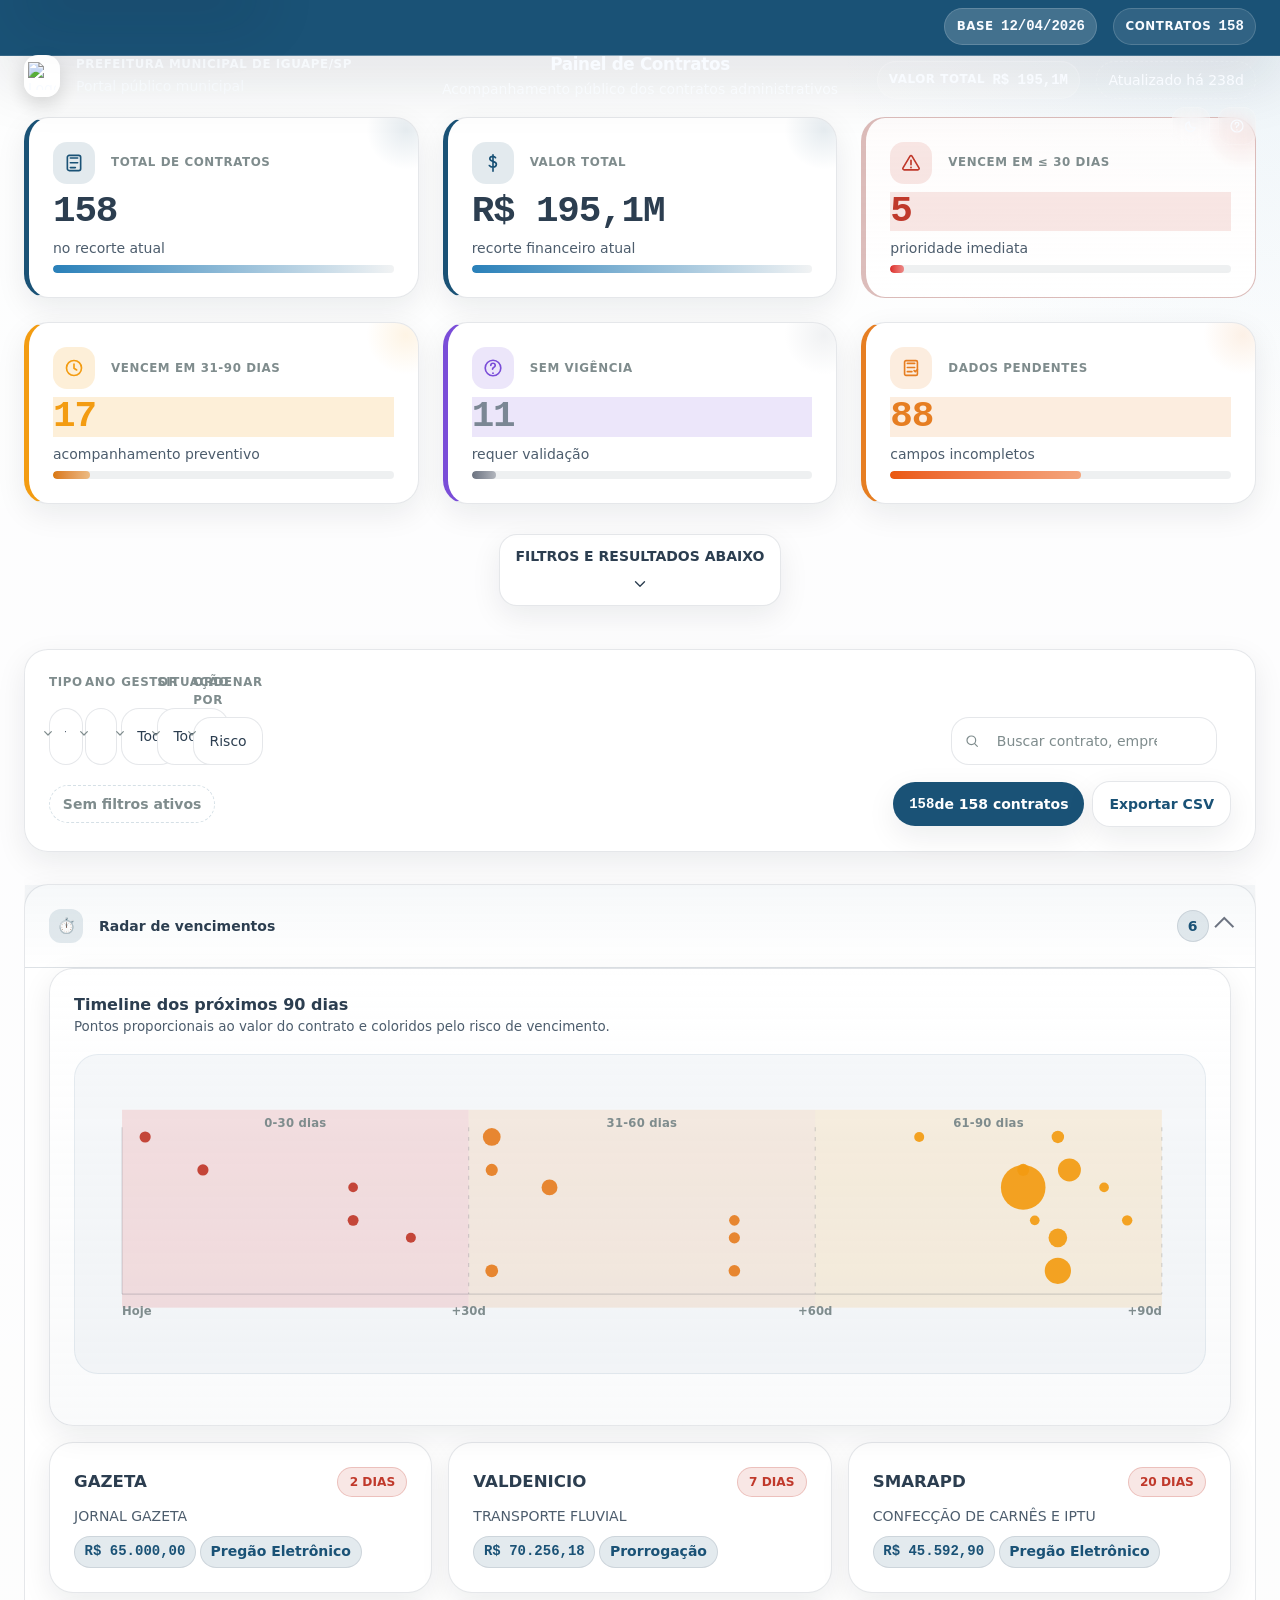
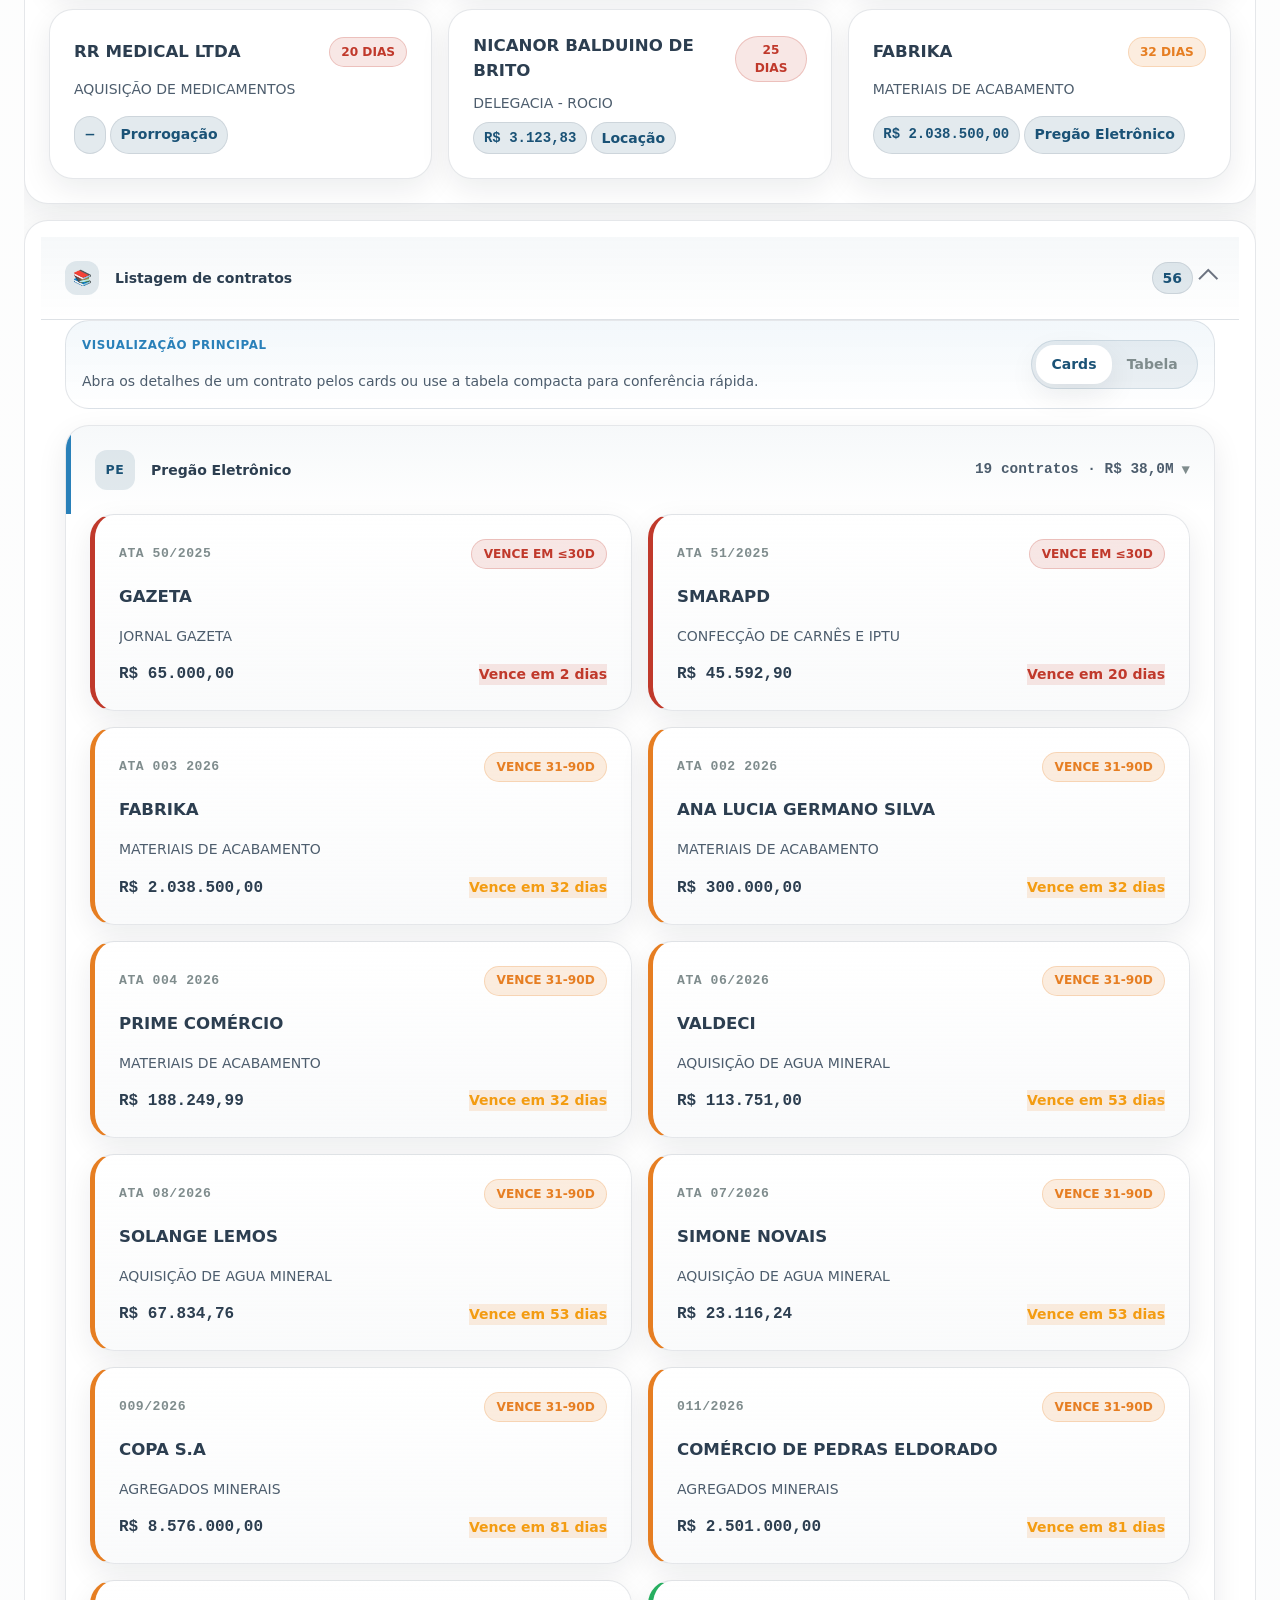
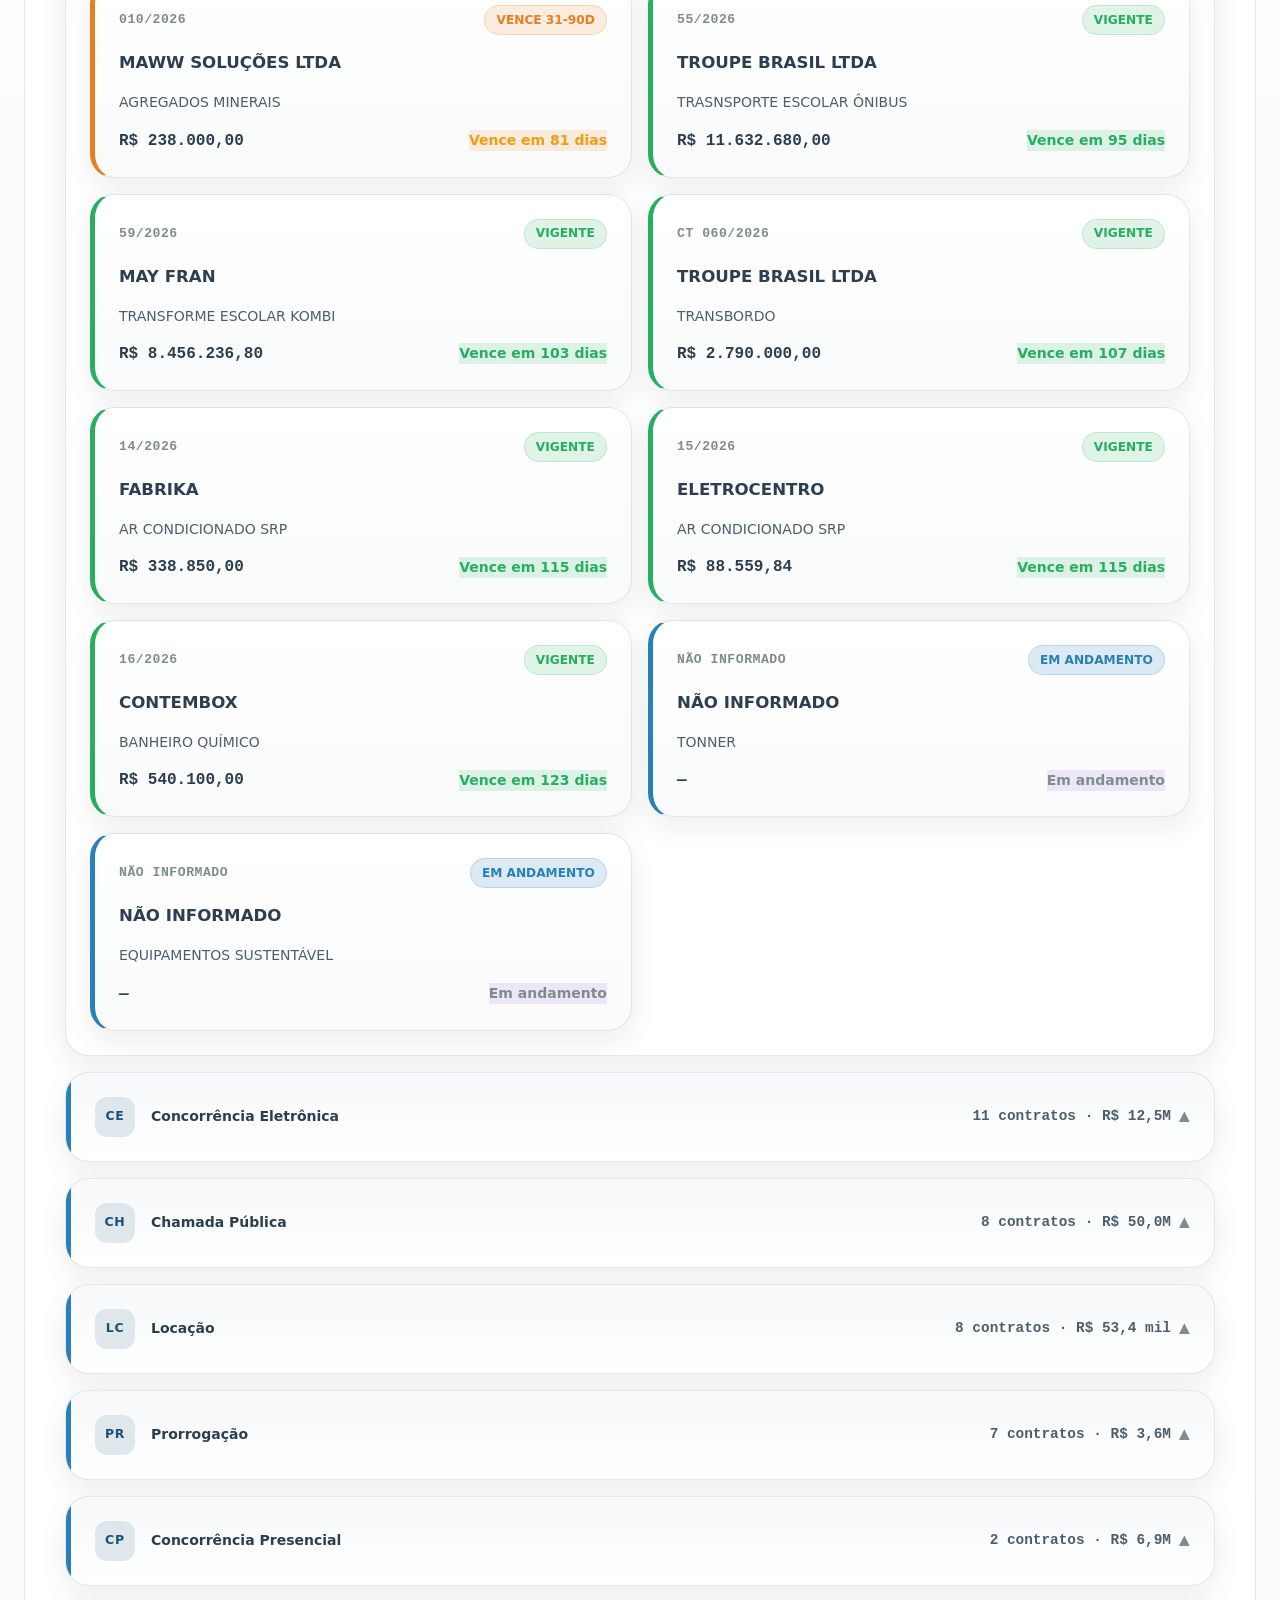
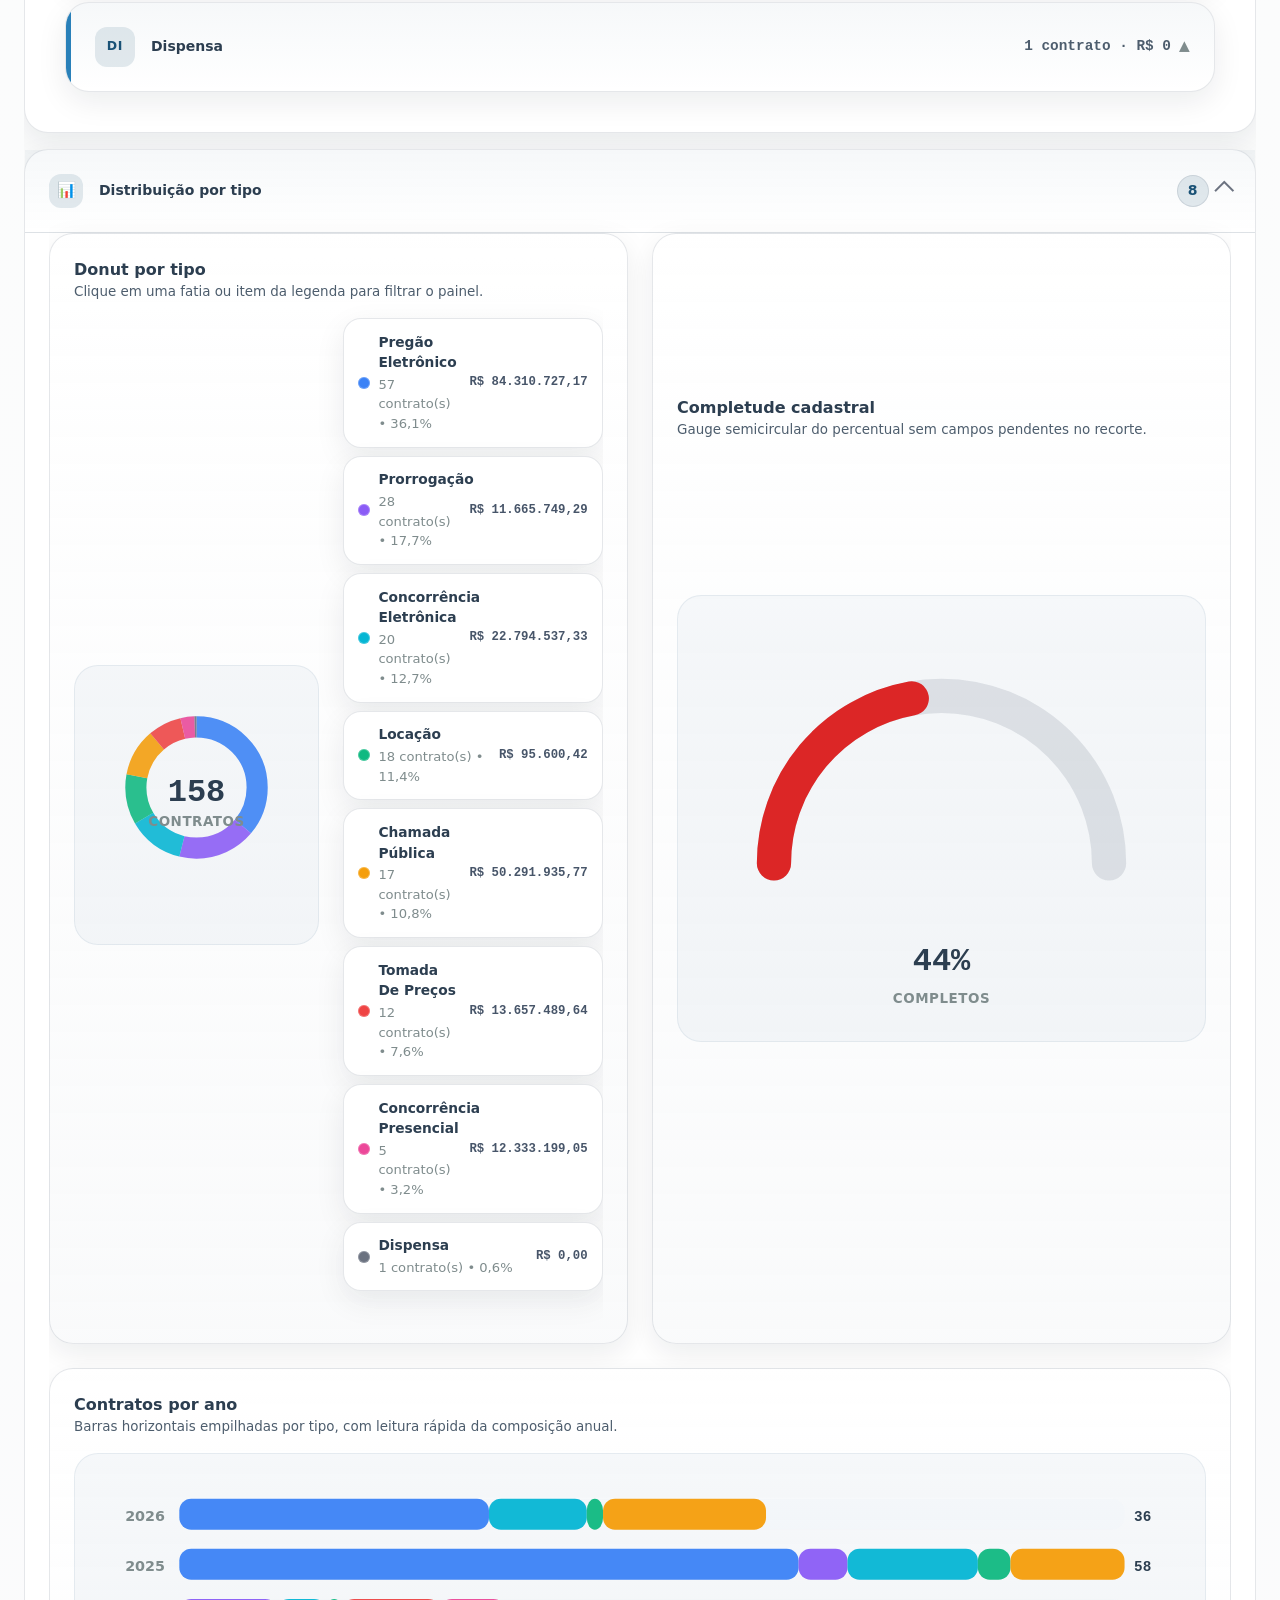
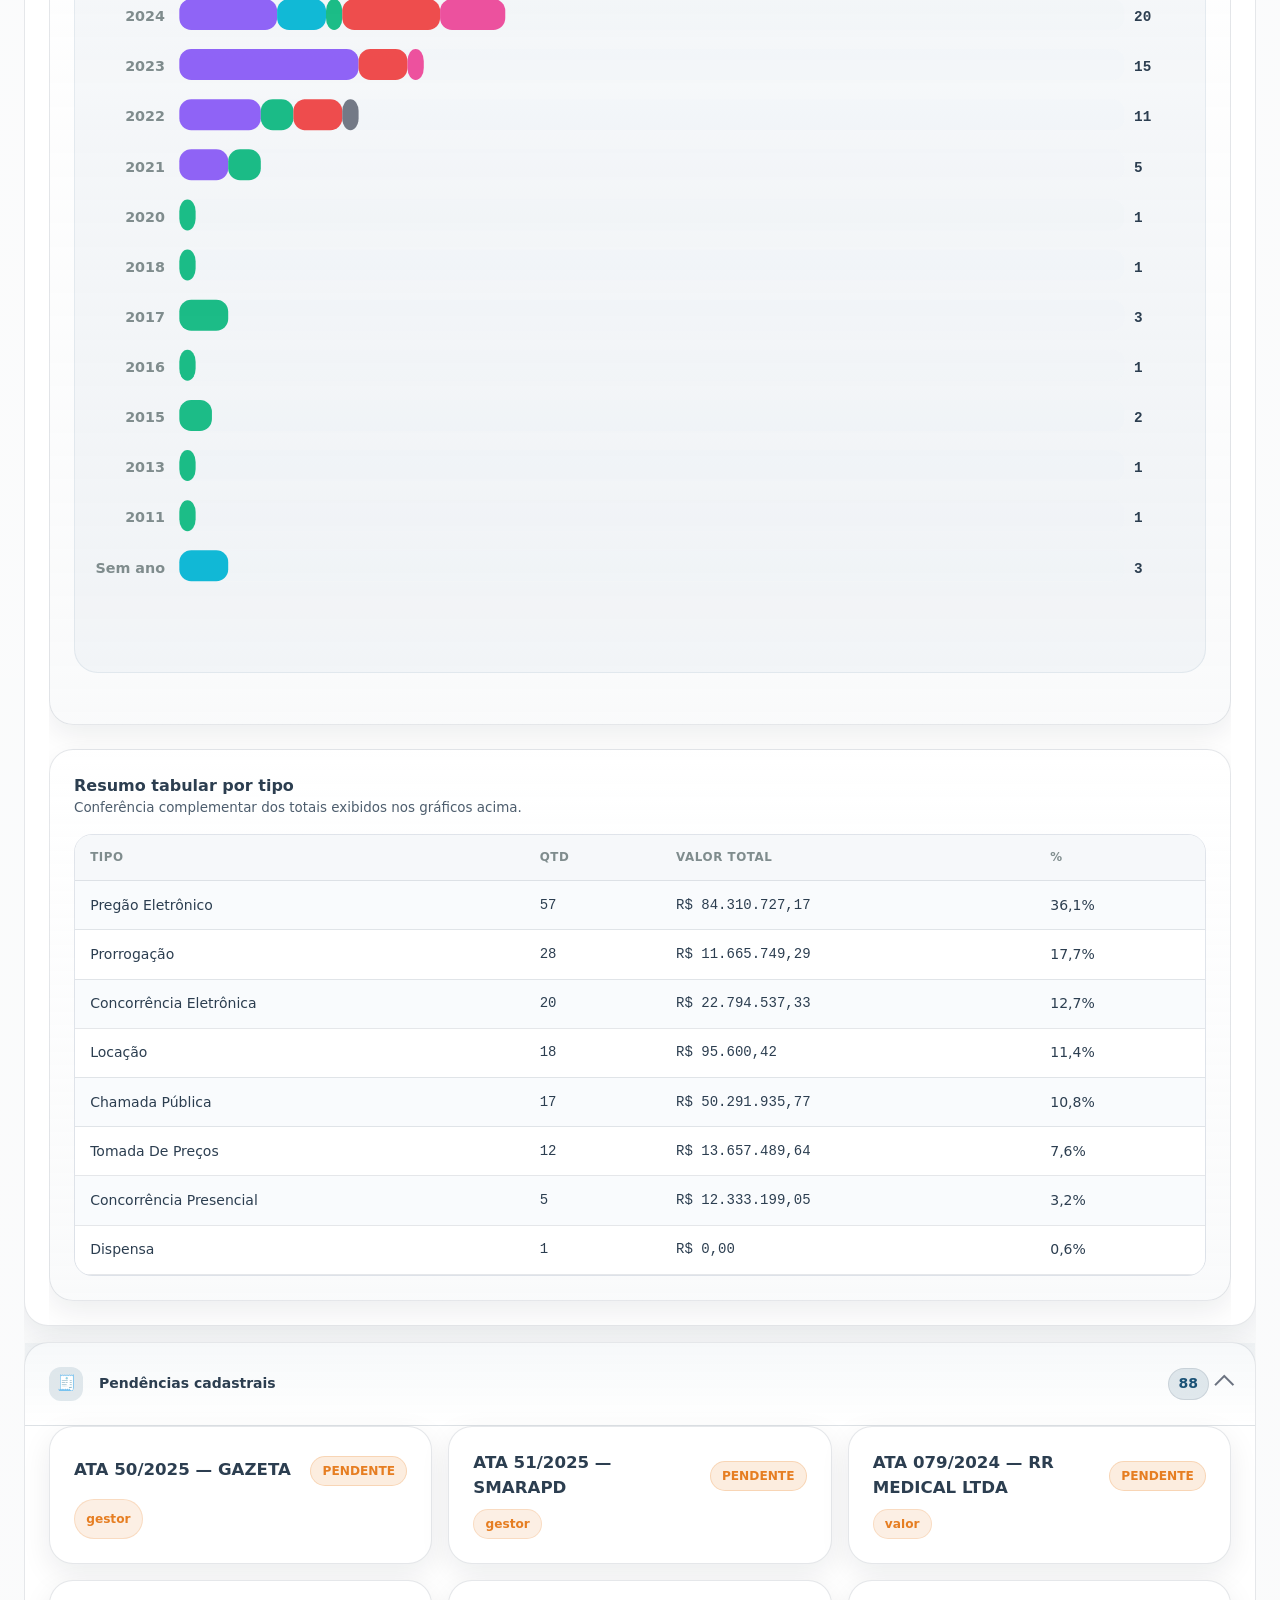
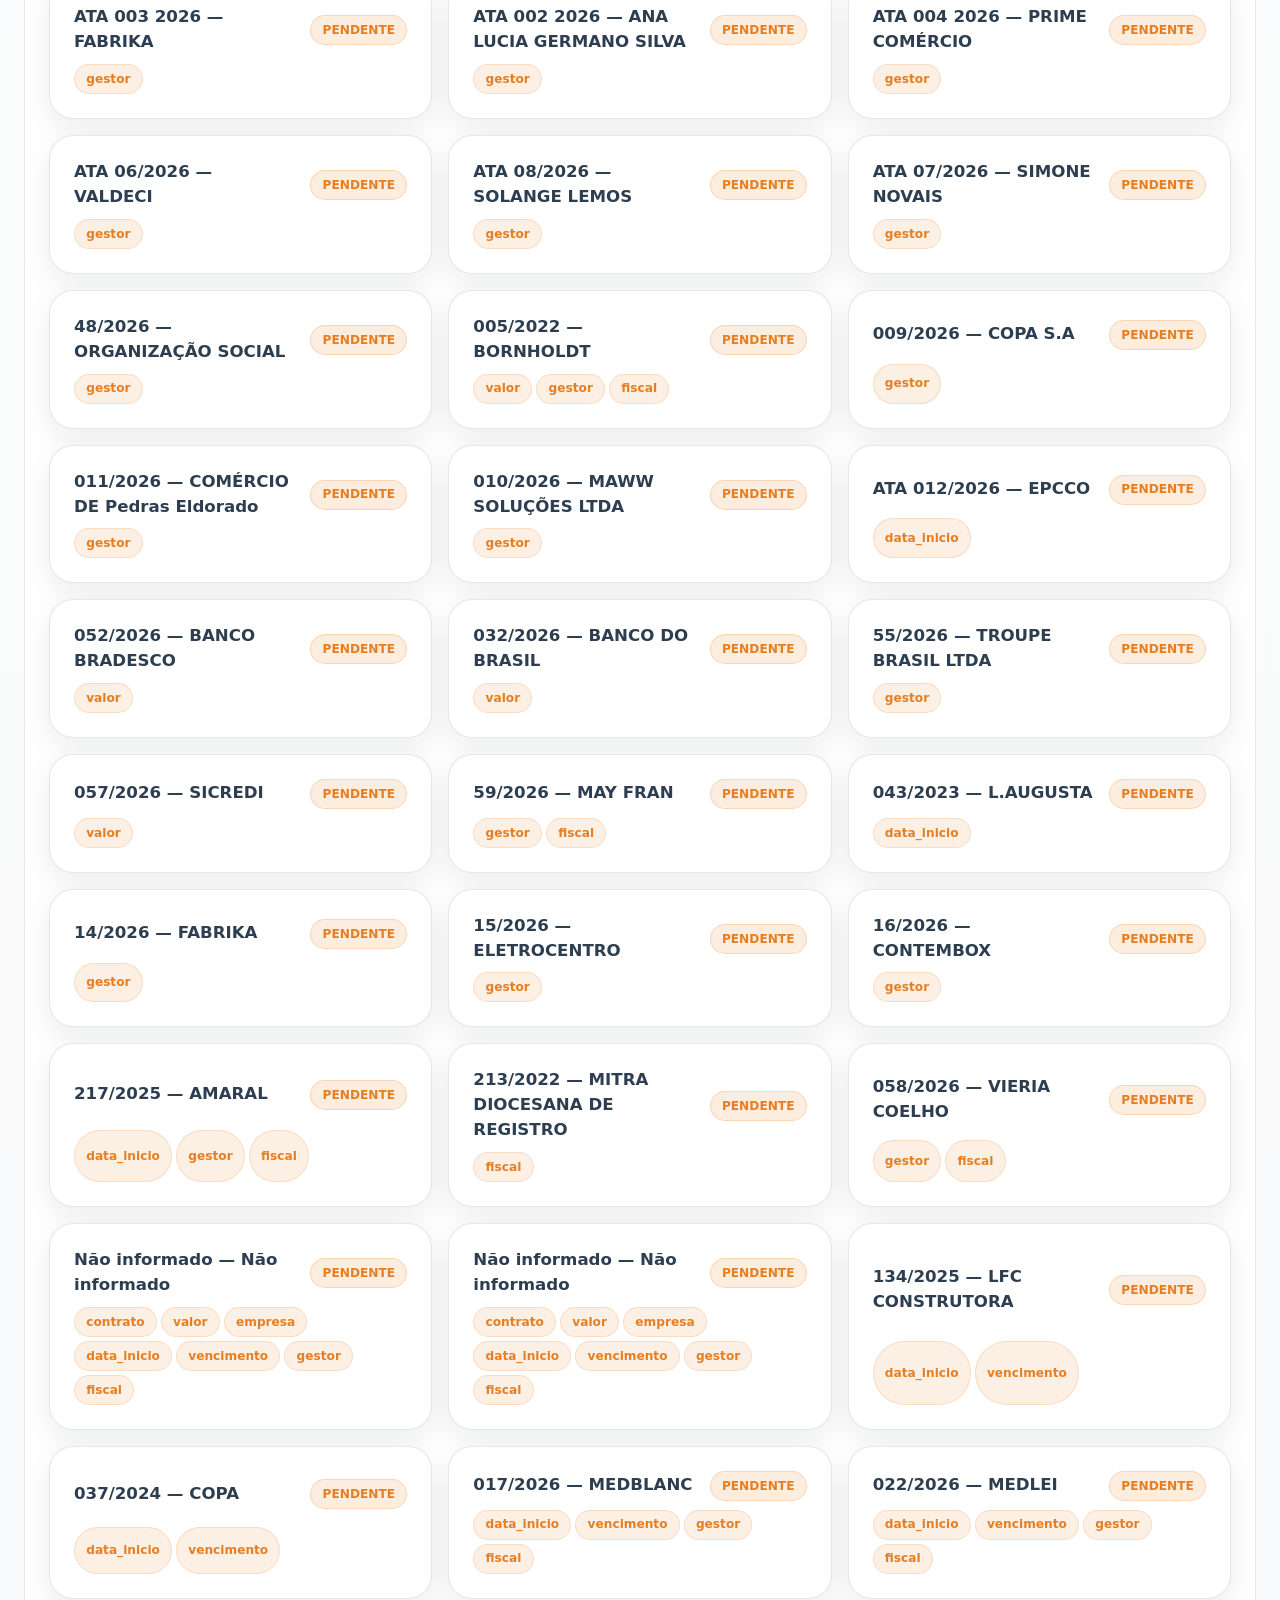
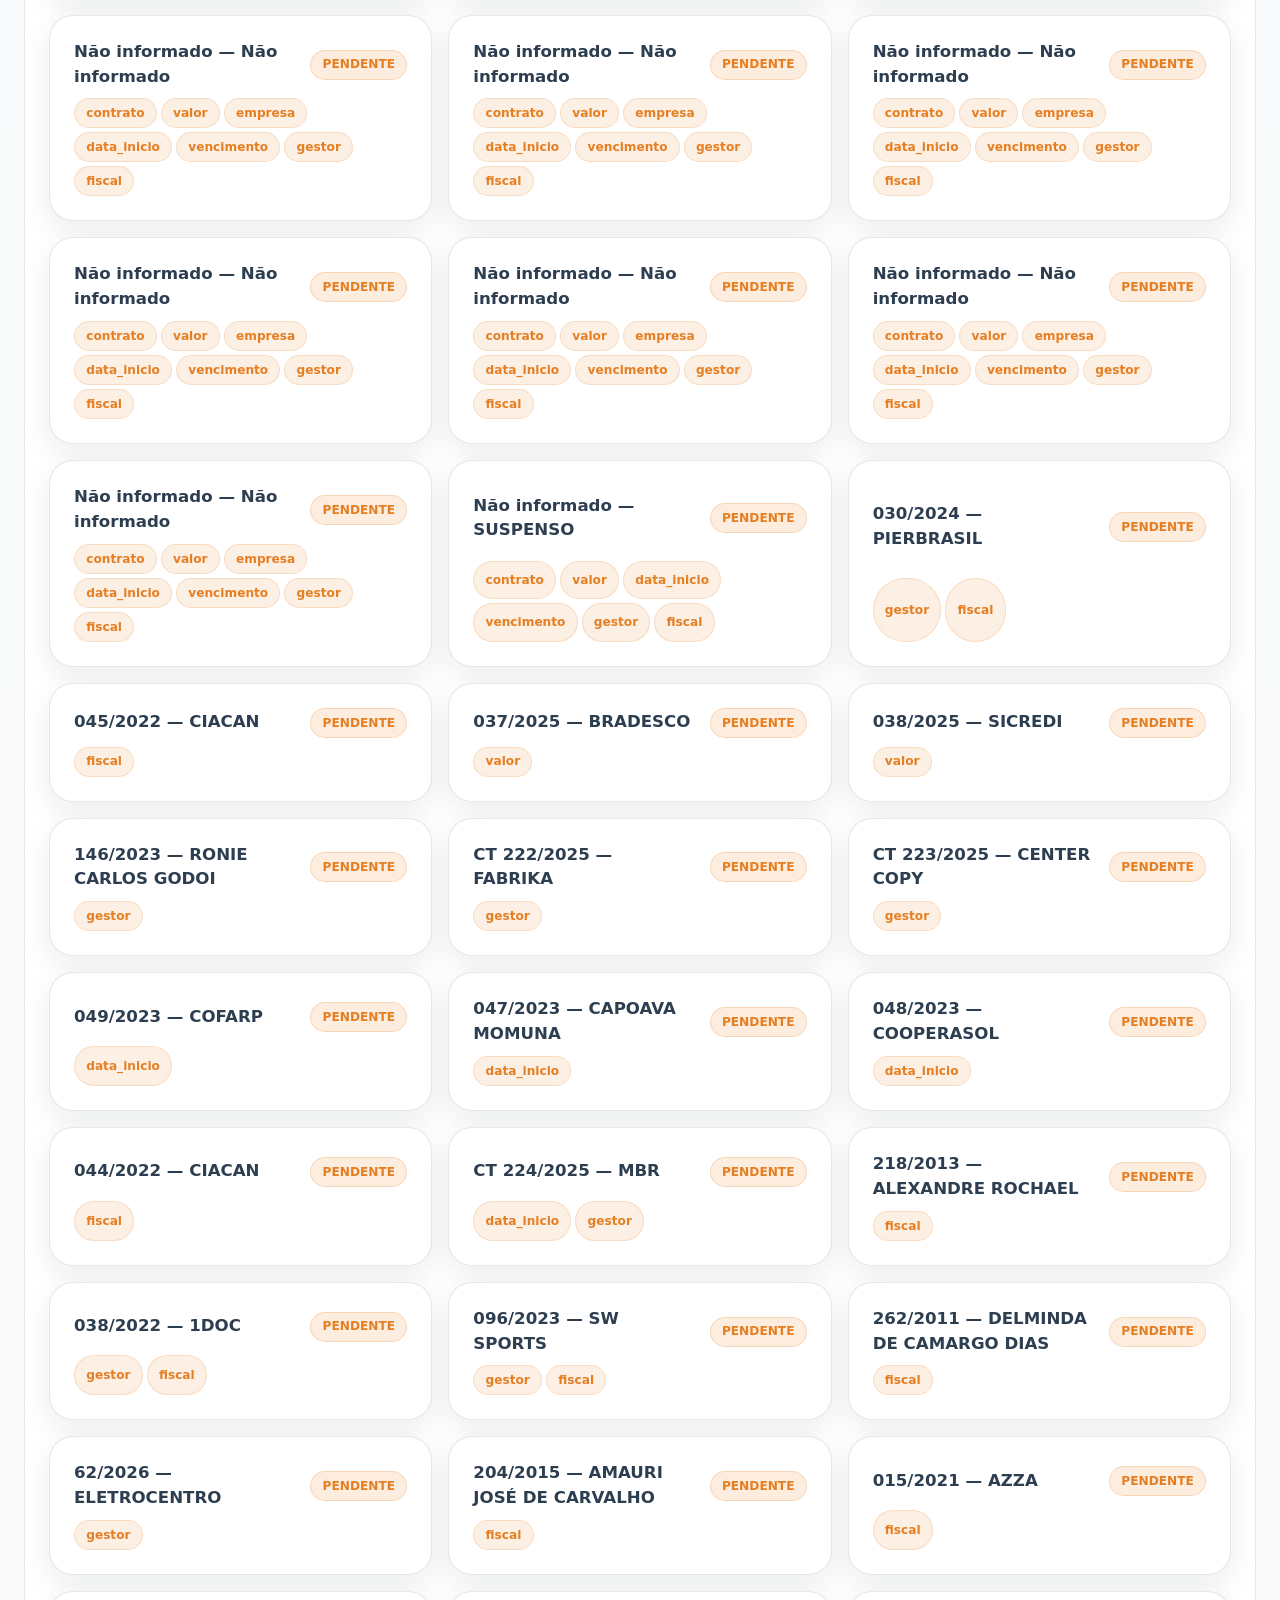
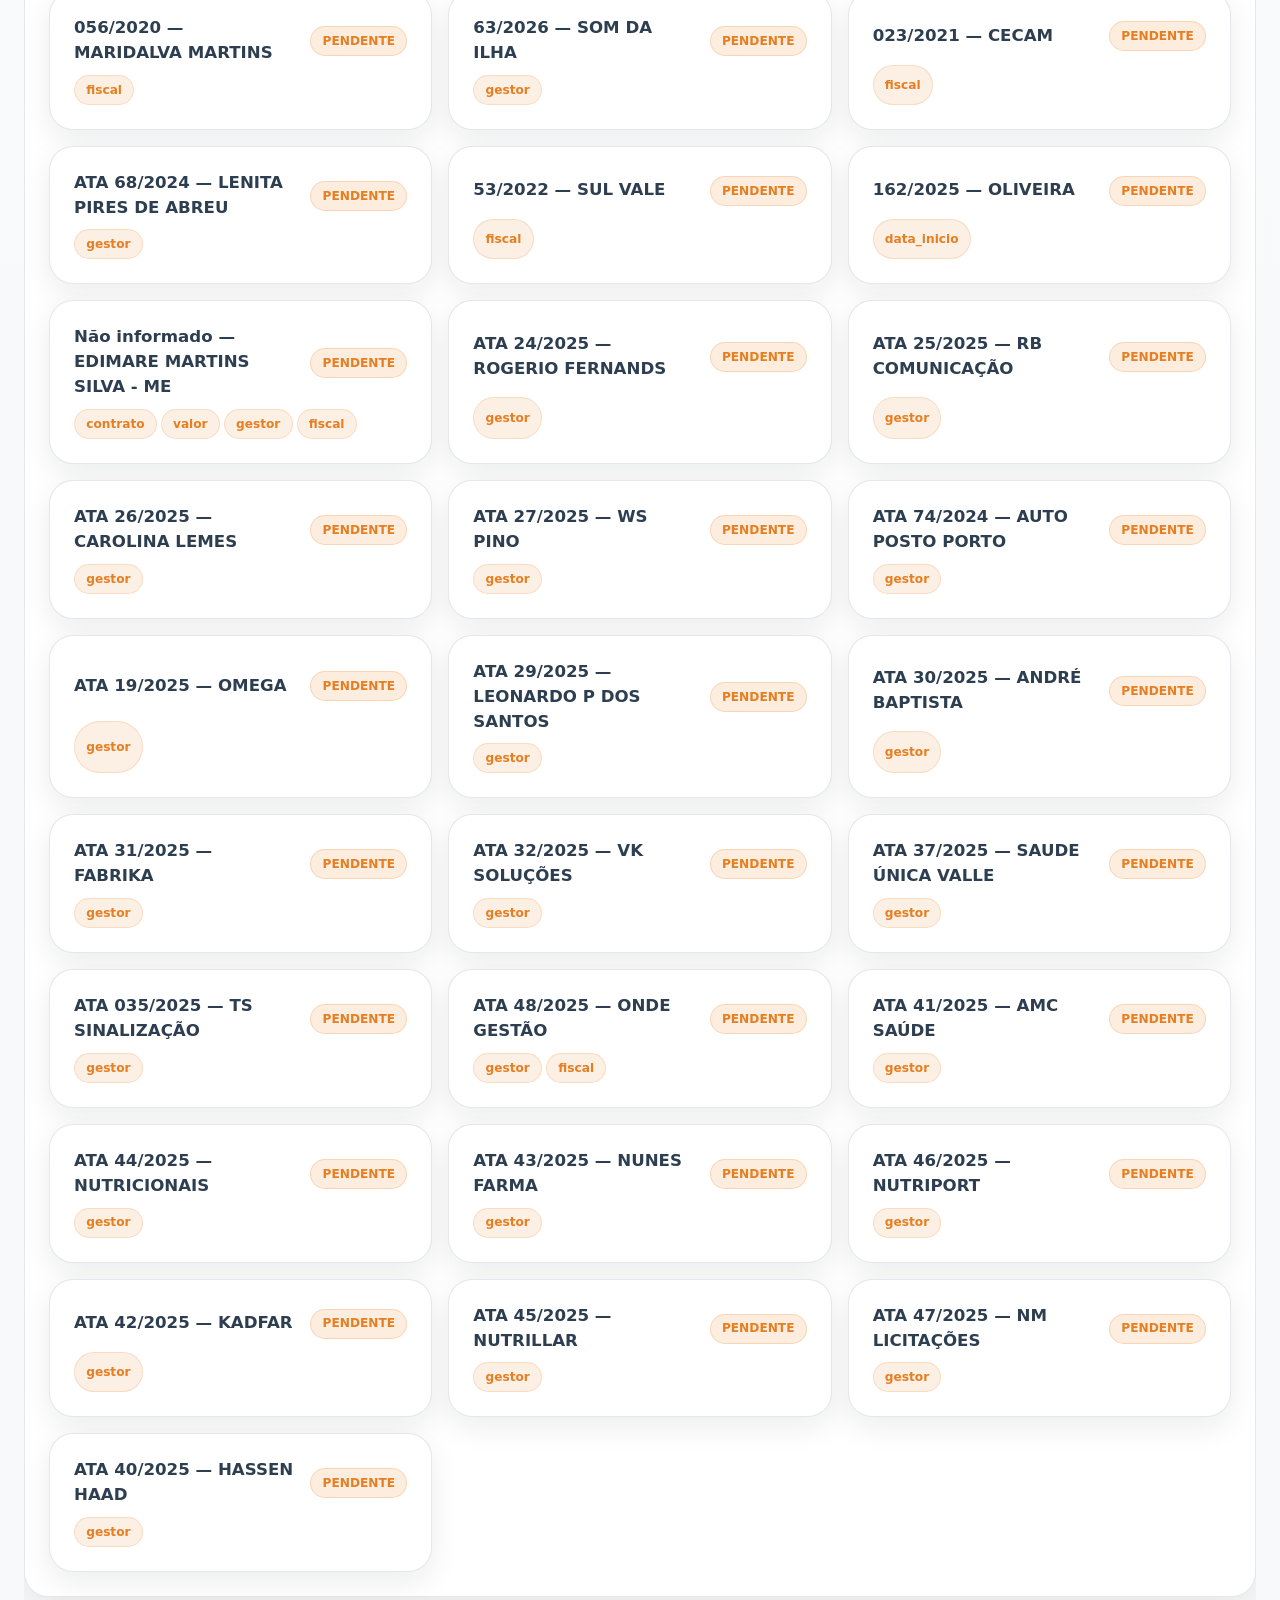
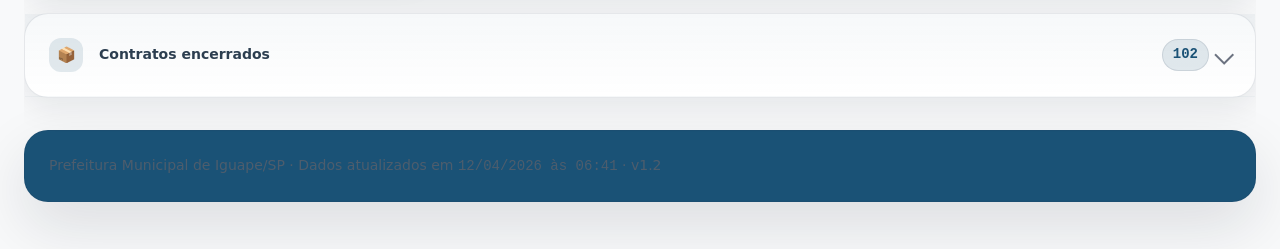
==== commit 5b091e2a: "feat: redesign contracts panel interface" ====
--- a/painel_contratos.html
+++ b/painel_contratos.html
@@ -5,7 +5,7 @@
   <meta name="viewport" content="width=device-width, initial-scale=1.0, viewport-fit=cover">
   <title>Painel de Contratos | Prefeitura Municipal de Iguape/SP</title>
   <meta name="description" content="Painel de acompanhamento de contratos administrativos da Prefeitura de Iguape/SP. Consulta pública com filtros, indicadores de vigência e exportação de dados.">
-  <meta name="theme-color" content="#1E40AF">
+  <meta name="theme-color" content="#1a5276">
   <meta name="color-scheme" content="light dark">
   <meta http-equiv="Content-Security-Policy" content="default-src 'self'; base-uri 'self'; connect-src 'self'; font-src 'self' https://fonts.gstatic.com; form-action 'self'; frame-ancestors 'none'; img-src 'self' data: https://fonts.gstatic.com https://fonts.googleapis.com; object-src 'none'; script-src 'self' 'unsafe-inline'; style-src 'self' 'unsafe-inline' https://fonts.googleapis.com;">
   <meta property="og:title" content="Painel de Contratos | Iguape/SP">
@@ -46,63 +46,65 @@
           <img class="app-brand__logo" src="assets/logo-prefeitura-iguape.png" alt="Logo da Prefeitura de Iguape" width="28" height="28" decoding="async" fetchpriority="high">
         </span>
         <span class="app-brand__text">
-          <span class="app-brand__title">Painel de Contratos</span>
-          <span class="app-brand__separator" aria-hidden="true">·</span>
-          <span class="app-brand__city">Iguape/SP</span>
+          <span class="app-brand__kicker">Prefeitura Municipal de Iguape/SP</span>
+          <span class="app-brand__city">Portal público municipal</span>
         </span>
       </a>
 
-      <div class="header-actions">
-        <button class="header-icon-button" type="button" id="theme-toggle" aria-pressed="false" aria-label="Alternar tema claro e escuro" title="Alternar tema">
-          <span class="header-icon-button__icon" data-theme-icon="moon" aria-hidden="true">
-            <svg viewBox="0 0 24 24" focusable="false">
-              <path d="M18.25 14.5A7.25 7.25 0 0 1 9.5 5.75a7.25 7.25 0 1 0 8.75 8.75Z" fill="none" stroke="currentColor" stroke-linecap="round" stroke-linejoin="round" stroke-width="1.8"/>
-            </svg>
+      <div class="app-header__titleblock" aria-hidden="true">
+        <span class="app-header__title">Painel de Contratos</span>
+        <span class="app-header__subtitle">Acompanhamento público dos contratos administrativos</span>
+      </div>
+
+      <div class="header-side">
+        <div class="header-metadata" aria-label="Metadados principais da base publicada">
+          <span class="header-badge header-badge--light" id="badge-base-publicada" data-base-date="2026-04-12">
+            <span class="header-badge__label">Base</span>
+            <strong class="mono">12/04/2026</strong>
           </span>
-          <span class="header-icon-button__icon is-hidden" data-theme-icon="sun" aria-hidden="true">
-            <svg viewBox="0 0 24 24" focusable="false">
-              <circle cx="12" cy="12" r="4.2" fill="none" stroke="currentColor" stroke-width="1.8"/>
-              <path d="M12 2.8v2.4M12 18.8v2.4M21.2 12h-2.4M5.2 12H2.8M18.5 5.5l-1.7 1.7M7.2 16.8l-1.7 1.7M18.5 18.5l-1.7-1.7M7.2 7.2 5.5 5.5" fill="none" stroke="currentColor" stroke-linecap="round" stroke-width="1.8"/>
-            </svg>
+          <span class="header-badge">
+            <span class="header-badge__label">Contratos</span>
+            <strong class="mono" id="contexto-total-contratos">158</strong>
           </span>
-          <span class="sr-only toolbar-button__text--short">Dark Mode</span>
-        </button>
-        <button class="header-icon-button" type="button" id="abrir-atalhos" aria-label="Abrir informações rápidas e atalhos do painel" title="Ajuda e atalhos">
-          <span class="header-icon-button__icon" aria-hidden="true">
-            <svg viewBox="0 0 24 24" focusable="false">
-              <path d="M9.25 9.25a2.75 2.75 0 1 1 5.5 0c0 1.5-1.2 2.15-2.2 2.8-.8.5-1.3.95-1.3 1.7v.45" fill="none" stroke="currentColor" stroke-linecap="round" stroke-linejoin="round" stroke-width="1.8"/>
-              <circle cx="12" cy="18" r="1" fill="currentColor"/>
-              <circle cx="12" cy="12" r="9" fill="none" stroke="currentColor" stroke-width="1.8"/>
-            </svg>
+          <span class="header-badge" id="contexto-valor-total-wrap" title="R$ 195.149.238,67">
+            <span class="header-badge__label">Valor total</span>
+            <strong class="mono" id="contexto-valor-total">R$ 195,1M</strong>
           </span>
-          <span class="sr-only">Ajuda e atalhos</span>
-        </button>
+          <span class="header-badge header-badge--ghost" id="contexto-atualizacao-relativa">Atualizado agora</span>
+          <span class="badge badge--cache is-hidden" id="badge-status-dados"></span>
+        </div>
+
+        <div class="header-actions">
+          <button class="header-icon-button" type="button" id="theme-toggle" aria-pressed="false" aria-label="Alternar tema claro e escuro" title="Alternar tema">
+            <span class="header-icon-button__icon" data-theme-icon="moon" aria-hidden="true">
+              <svg viewBox="0 0 24 24" focusable="false">
+                <path d="M18.25 14.5A7.25 7.25 0 0 1 9.5 5.75a7.25 7.25 0 1 0 8.75 8.75Z" fill="none" stroke="currentColor" stroke-linecap="round" stroke-linejoin="round" stroke-width="1.8"/>
+              </svg>
+            </span>
+            <span class="header-icon-button__icon is-hidden" data-theme-icon="sun" aria-hidden="true">
+              <svg viewBox="0 0 24 24" focusable="false">
+                <circle cx="12" cy="12" r="4.2" fill="none" stroke="currentColor" stroke-width="1.8"/>
+                <path d="M12 2.8v2.4M12 18.8v2.4M21.2 12h-2.4M5.2 12H2.8M18.5 5.5l-1.7 1.7M7.2 16.8l-1.7 1.7M18.5 18.5l-1.7-1.7M7.2 7.2 5.5 5.5" fill="none" stroke="currentColor" stroke-linecap="round" stroke-width="1.8"/>
+              </svg>
+            </span>
+            <span class="sr-only toolbar-button__text--short">Dark Mode</span>
+          </button>
+          <button class="header-icon-button" type="button" id="abrir-atalhos" aria-label="Abrir informações rápidas e atalhos do painel" title="Ajuda e atalhos">
+            <span class="header-icon-button__icon" aria-hidden="true">
+              <svg viewBox="0 0 24 24" focusable="false">
+                <path d="M9.25 9.25a2.75 2.75 0 1 1 5.5 0c0 1.5-1.2 2.15-2.2 2.8-.8.5-1.3.95-1.3 1.7v.45" fill="none" stroke="currentColor" stroke-linecap="round" stroke-linejoin="round" stroke-width="1.8"/>
+                <circle cx="12" cy="18" r="1" fill="currentColor"/>
+                <circle cx="12" cy="12" r="9" fill="none" stroke="currentColor" stroke-width="1.8"/>
+              </svg>
+            </span>
+            <span class="sr-only">Ajuda e atalhos</span>
+          </button>
+        </div>
       </div>
     </div>
   </header>
 
   <main class="page-main" id="conteudo-principal" aria-label="Conteúdo principal do painel de contratos">
-    <section class="context-strip" aria-label="Contexto resumido da base publicada">
-      <div class="page-shell context-strip__inner">
-        <div class="context-strip__group">
-          <span class="context-strip__item context-strip__item--base" id="badge-base-publicada" data-base-date="2026-04-12">
-            <span>Base:</span>
-            <strong class="mono">12/04/2026</strong>
-          </span>
-          <span class="context-strip__dot" aria-hidden="true">·</span>
-          <span class="context-strip__item"><strong class="mono" id="contexto-total-contratos">158</strong> contratos</span>
-          <span class="context-strip__dot" aria-hidden="true">·</span>
-          <span class="context-strip__item" id="contexto-valor-total-wrap" title="R$ 195.149.238,67">
-            <strong class="mono" id="contexto-valor-total">R$ 195,1M</strong>
-          </span>
-          <span class="badge badge--cache is-hidden" id="badge-status-dados"></span>
-        </div>
-        <div class="context-strip__group context-strip__group--end">
-          <span class="context-strip__item" id="contexto-atualizacao-relativa">Atualizado agora</span>
-        </div>
-      </div>
-    </section>
-
     <div class="page-shell">
       <noscript>
         <div class="noscript-card">
@@ -378,11 +380,11 @@
           <div class="filters-meta">
             <nav class="filter-chips" id="filtros-ativos" aria-label="Filtros ativos" aria-live="polite">
               <span class="filter-chip filter-chip--placeholder is-hidden" id="chip-sem-filtros">Sem filtros ativos</span>
-              <button class="text-button is-hidden" type="button" id="limpar-filtros">Limpar ↺</button>
+              <button class="text-button is-hidden" type="button" id="limpar-filtros">Limpar tudo</button>
             </nav>
             <div class="filters-meta__actions">
               <p class="result-badge" id="badge-resultados" role="status" aria-live="polite" aria-atomic="true">
-                <span class="mono" id="contagem-resultados">158</span> contratos encontrados
+                <span class="mono" id="contagem-resultados">158</span> de 158 contratos
               </p>
               <button class="toolbar-button toolbar-button--ghost filters-export-button" type="button" id="exportar-csv" aria-label="Exportar CSV do recorte atual">
                 Exportar CSV
@@ -434,6 +436,16 @@
             </span>
           </summary>
           <div class="panel-section__body">
+            <div class="results-toolbar" aria-label="Ferramentas da listagem de contratos">
+              <div class="results-toolbar__copy">
+                <p class="results-toolbar__eyebrow">Visualização principal</p>
+                <p class="results-toolbar__description">Abra os detalhes de um contrato pelos cards ou use a tabela compacta para conferência rápida.</p>
+              </div>
+              <div class="view-toggle" id="alternar-visualizacao" role="group" aria-label="Alternar visualização da listagem">
+                <button class="view-toggle__button is-active" type="button" id="visualizacao-cards" data-results-view="cards" aria-pressed="true">Cards</button>
+                <button class="view-toggle__button" type="button" id="visualizacao-tabela" data-results-view="table" aria-pressed="false">Tabela</button>
+              </div>
+            </div>
             <div class="type-groups" id="lista-grupos-tipo" aria-live="polite">
               <div class="empty-state" role="status" aria-live="polite">Carregando contratos do recorte atual.</div>
             </div>
@@ -551,8 +563,7 @@
       </div>
 
       <footer class="app-footer" aria-label="Rodapé institucional do painel">
-        <p><strong>Painel de Contratos v1.0 · Prefeitura de Iguape/SP</strong></p>
-        <p>Dados atualizados em <span class="mono" id="footer-data-atualizacao">12/04/2026 às 06:41</span> · <a href="https://github.com/matheuhenriqu/painel-contratos-iguape" target="_blank" rel="noopener noreferrer">github.com/matheuhenriqu</a></p>
+        <p>Prefeitura Municipal de Iguape/SP · Dados atualizados em <span class="mono" id="footer-data-atualizacao">12/04/2026 às 06:41</span> · v1.2</p>
       </footer>
     </div>
   </main>
@@ -710,6 +721,7 @@
         <span class="modal-feedback" id="modal-feedback" role="status" aria-live="polite"></span>
         <div class="modal-actions">
           <button class="toolbar-button toolbar-button--ghost" type="button" id="modal-copiar-link">Copiar link</button>
+          <button class="toolbar-button toolbar-button--ghost" type="button" id="modal-imprimir">Imprimir</button>
           <button class="toolbar-button toolbar-button--primary" type="button" id="modal-fechar" aria-label="Fechar detalhes do contrato">Fechar</button>
         </div>
       </footer>
--- a/styles/variables.css
+++ b/styles/variables.css
@@ -1,544 +1,190 @@
-@import url("https://fonts.googleapis.com/css2?family=JetBrains+Mono:wght@500;600;700&family=Outfit:wght@400;500;600;700&display=swap");
-
-/* ========================================
-   Reset CSS minimo
-======================================== */
-
-*,
-*::before,
-*::after {
-  box-sizing: border-box;
-}
-
-* {
-  margin: 0;
-}
-
-html {
-  font-size: 16px;
-  -webkit-text-size-adjust: 100%;
-  scroll-behavior: smooth;
-}
-
-body {
-  min-height: 100vh;
-}
-
-body,
-input,
-button,
-textarea,
-select {
-  font-family: var(--font-body);
-}
-
-img,
-picture,
-svg,
-canvas,
-video {
-  display: block;
-  max-width: 100%;
-}
-
-button,
-input,
-textarea,
-select {
-  font: inherit;
-  color: inherit;
-}
-
-button {
-  cursor: pointer;
-}
-
-table {
-  width: 100%;
-  border-collapse: collapse;
-  border-spacing: 0;
-}
-
-a {
-  color: var(--texto-link);
-  text-decoration: none;
-  transition: color var(--transicao-rapida), opacity var(--transicao-rapida);
-}
-
-a:hover {
-  text-decoration: underline;
-}
-
-ul[role="list"],
-ol[role="list"] {
-  list-style: none;
-  padding: 0;
-}
-
-:focus-visible {
-  outline: 2px solid transparent;
-  box-shadow: var(--sombra-foco);
-  border-radius: var(--radius-sm);
-}
-
-::selection {
-  background: rgba(var(--cor-primaria-rgb), 0.22);
-  color: var(--texto-primario);
-}
-
-/* ========================================
-   Design tokens - Light mode
-======================================== */
+@import url("https://fonts.googleapis.com/css2?family=JetBrains+Mono:wght@500;700&family=Public+Sans:wght@400;500;600;700;800&display=swap");
 
 :root {
   color-scheme: light;
 
-  /* Institutional colors */
-  --cor-primaria: #1B3A5C;
-  --cor-primaria-rgb: 27, 58, 92;
-  --cor-primaria-light: #E6EEF7;
-  --cor-primaria-dark: #132A43;
+  --color-primary: #1a5276;
+  --color-primary-light: #2980b9;
+  --color-accent: #e67e22;
+  --color-success: #27ae60;
+  --color-danger: #c0392b;
+  --color-warning: #f39c12;
+  --color-bg: #f8f9fa;
+  --color-surface: #ffffff;
+  --color-text: #2c3e50;
+  --color-text-muted: #7f8c8d;
 
-  /* Semantic colors */
-  --cor-urgente: #DC2626;
-  --cor-atencao: #D97706;
-  --cor-ok: #059669;
-  --cor-vencido: #6B7280;
-  --cor-pendente: #EA580C;
-  --cor-info: #0EA5E9;
-  --cor-especial: #7C3AED;
+  --color-primary-soft: rgba(26, 82, 118, 0.12);
+  --color-accent-soft: rgba(230, 126, 34, 0.14);
+  --color-success-soft: rgba(39, 174, 96, 0.14);
+  --color-danger-soft: rgba(192, 57, 43, 0.12);
+  --color-warning-soft: rgba(243, 156, 18, 0.16);
+  --color-info-soft: rgba(41, 128, 185, 0.16);
+  --color-border: rgba(44, 62, 80, 0.12);
+  --color-border-strong: rgba(44, 62, 80, 0.2);
+  --color-backdrop: rgba(15, 23, 42, 0.62);
 
-  /* Semantic surface helpers */
-  --cor-urgente-soft: rgba(220, 38, 38, 0.1);
-  --cor-atencao-soft: rgba(217, 119, 6, 0.12);
-  --cor-ok-soft: rgba(5, 150, 105, 0.12);
-  --cor-vencido-soft: rgba(107, 114, 128, 0.12);
-  --cor-pendente-soft: rgba(234, 88, 12, 0.12);
-  --cor-info-soft: rgba(14, 165, 233, 0.12);
-  --cor-especial-soft: rgba(124, 58, 237, 0.12);
+  --radius-sm: 6px;
+  --radius-md: 10px;
+  --radius-lg: 16px;
+  --radius-xl: 22px;
+  --radius-full: 999px;
 
-  /* Surfaces */
-  --bg-pagina: #F1F5F9;
-  --bg-card: #FFFFFF;
-  --bg-card-hover: #F8FAFC;
-  --bg-header: linear-gradient(135deg, #132A43 0%, #1B3A5C 56%, #24527D 100%);
+  --shadow-sm: 0 1px 3px rgba(0, 0, 0, 0.08);
+  --shadow-md: 0 4px 12px rgba(0, 0, 0, 0.1);
+  --shadow-lg: 0 8px 24px rgba(0, 0, 0, 0.12);
+
+  --space-xs: 4px;
+  --space-sm: 8px;
+  --space-md: 16px;
+  --space-lg: 24px;
+  --space-xl: 32px;
+  --space-2xl: 48px;
+
+  --font-body: "Public Sans", "Segoe UI", system-ui, sans-serif;
+  --font-display: "Public Sans", "Segoe UI", system-ui, sans-serif;
+  --font-mono: "JetBrains Mono", "SFMono-Regular", monospace;
+
+  --transition-fast: 160ms ease;
+  --transition-base: 240ms ease;
+  --transition-slow: 360ms ease;
+
+  --page-width: 1280px;
+  --header-height: 64px;
+  --sticky-offset: calc(var(--header-height) + var(--space-md));
+  --mobile-viewport-height: 100dvh;
+  --mobile-overlay-offset-bottom: 0px;
+  --filters-shell-height: 0px;
+
+  --z-base: 1;
+  --z-dropdown: 90;
+  --z-sticky: 120;
+  --z-modal-overlay: 220;
+  --z-modal: 230;
+  --z-toast: 300;
+
+  --chart-type-pregao: #1a6fb1;
+  --chart-type-prorrogacao: #6c5ce7;
+  --chart-type-concorrencia-eletronica: #1282a2;
+  --chart-type-locacao: #1f9d7a;
+  --chart-type-chamada-publica: #f39c12;
+  --chart-type-tomada-precos: #d35400;
+  --chart-type-concorrencia-presencial: #c97b84;
+  --chart-type-dispensa: #7f8c8d;
+
+  --color-info: var(--color-primary-light);
+  --primary: var(--color-primary);
+  --primary-soft: var(--color-primary-soft);
+  --primary-strong: var(--color-primary-light);
+  --danger: var(--color-danger);
+  --danger-soft: var(--color-danger-soft);
+  --danger-ink: var(--color-danger);
+  --warning: var(--color-warning);
+  --warning-soft: var(--color-warning-soft);
+  --warning-ink: #8b5e00;
+  --success: var(--color-success);
+  --success-soft: var(--color-success-soft);
+  --success-ink: #1f7a45;
+  --pending: var(--color-accent);
+  --pending-soft: var(--color-accent-soft);
+  --pending-ink: #b35c12;
+  --surface: var(--color-surface);
+  --surface-strong: #e6ebf0;
+  --bg: var(--color-bg);
+  --bg-soft: #eef3f7;
+  --bg-elevated: rgba(255, 255, 255, 0.9);
+  --text: var(--color-text);
+  --text-muted: #526272;
+  --text-soft: var(--color-text-muted);
+  --border: var(--color-border);
+  --border-strong: var(--color-border-strong);
+  --backdrop: var(--color-backdrop);
+  --focus: 0 0 0 3px rgba(41, 128, 185, 0.28);
+
+  --cor-primaria: var(--color-primary);
+  --cor-primaria-rgb: 26, 82, 118;
+  --cor-primaria-light: rgba(41, 128, 185, 0.12);
+  --cor-primaria-dark: #123a54;
+  --cor-urgente: var(--color-danger);
+  --cor-urgente-soft: var(--color-danger-soft);
+  --cor-atencao: var(--color-warning);
+  --cor-atencao-soft: var(--color-warning-soft);
+  --cor-ok: var(--color-success);
+  --cor-ok-soft: var(--color-success-soft);
+  --cor-vencido: #7b8794;
+  --cor-vencido-soft: rgba(123, 135, 148, 0.16);
+  --cor-pendente: var(--color-accent);
+  --cor-pendente-soft: var(--color-accent-soft);
+  --cor-info: var(--color-primary-light);
+  --cor-info-soft: var(--color-info-soft);
+  --cor-especial: #7a4dd8;
+  --cor-especial-soft: rgba(122, 77, 216, 0.14);
+  --bg-pagina: var(--color-bg);
+  --bg-card: var(--color-surface);
+  --bg-card-hover: #fbfcfd;
+  --bg-header: var(--color-primary);
   --bg-filtros: rgba(255, 255, 255, 0.94);
-  --bg-modal-overlay: rgba(15, 23, 42, 0.6);
-
-  /* Text */
-  --texto-primario: #0F172A;
-  --texto-secundario: #475569;
-  --texto-terciario: #94A3B8;
-  --texto-sobre-primaria: #FFFFFF;
-  --texto-link: var(--cor-primaria);
-
-  /* Borders */
-  --borda-sutil: #E2E8F0;
-  --borda-foco: 2px solid var(--cor-primaria);
-  --borda-card: 1px solid var(--borda-sutil);
-
-  /* Typography */
-  --font-display: "Outfit", "Segoe UI", system-ui, sans-serif;
-  --font-body: "Outfit", "Segoe UI", system-ui, sans-serif;
-  --font-mono: "JetBrains Mono", "Courier New", monospace;
-
-  --font-xs: 0.75rem;
-  --font-sm: 0.875rem;
-  --font-base: 1rem;
-  --font-lg: 1.125rem;
-  --font-xl: 1.5rem;
-  --font-2xl: 2rem;
-  --font-3xl: 2.5rem;
-
-  --leading-tight: 1.2;
-  --leading-normal: 1.5;
-  --leading-relaxed: 1.75;
-
-  --tracking-tight: -0.02em;
-  --tracking-normal: 0;
-  --tracking-wide: 0.05em;
-  --tracking-wider: 0.1em;
-
-  /* Spacing */
-  --space-1: 0.25rem;
-  --space-2: 0.5rem;
-  --space-3: 0.75rem;
-  --space-4: 1rem;
-  --space-5: 1.25rem;
-  --space-6: 1.5rem;
-  --space-8: 2rem;
-  --space-10: 2.5rem;
-  --space-12: 3rem;
-  --space-16: 4rem;
-
-  /* Shadows */
-  --sombra-sm: 0 1px 2px rgba(0, 0, 0, 0.05);
-  --sombra-md: 0 4px 6px -1px rgba(0, 0, 0, 0.07), 0 2px 4px -2px rgba(0, 0, 0, 0.05);
-  --sombra-lg: 0 10px 15px -3px rgba(0, 0, 0, 0.08), 0 4px 6px -4px rgba(0, 0, 0, 0.04);
-  --sombra-xl: 0 20px 25px -5px rgba(0, 0, 0, 0.1), 0 8px 10px -6px rgba(0, 0, 0, 0.05);
-  --sombra-inner: inset 0 2px 4px rgba(0, 0, 0, 0.05);
-  --sombra-urgente: 0 0 0 3px rgba(220, 38, 38, 0.15);
-  --sombra-foco: 0 0 0 3px rgba(var(--cor-primaria-rgb), 0.3);
-
-  /* Radius */
-  --radius-sm: 6px;
-  --radius-md: 8px;
-  --radius-lg: 12px;
-  --radius-xl: 16px;
-  --radius-full: 9999px;
-
-  /* Motion */
-  --transicao-rapida: 150ms ease;
-  --transicao-normal: 250ms ease;
-  --transicao-suave: 350ms cubic-bezier(0.4, 0, 0.2, 1);
-  --transicao-bounce: 500ms cubic-bezier(0.34, 1.56, 0.64, 1);
-
-  /* Z-index */
-  --z-base: 1;
-  --z-dropdown: 100;
-  --z-sticky: 200;
-  --z-modal-overlay: 300;
-  --z-modal: 400;
-  --z-toast: 500;
+  --bg-modal-overlay: rgba(10, 17, 28, 0.68);
+  --texto-primario: var(--color-text);
+  --texto-secundario: #4d5d6d;
+  --texto-terciario: var(--color-text-muted);
+  --texto-sobre-primaria: #f8fbff;
+  --texto-link: var(--color-primary);
+  --borda-sutil: rgba(44, 62, 80, 0.12);
+  --borda-card: 1px solid rgba(44, 62, 80, 0.12);
+  --borda-foco: 2px solid rgba(41, 128, 185, 0.55);
+  --sombra-sm: var(--shadow-sm);
+  --sombra-md: var(--shadow-md);
+  --sombra-lg: var(--shadow-lg);
+  --sombra-xl: 0 18px 40px rgba(8, 15, 24, 0.14);
+  --sombra-inner: inset 0 1px 0 rgba(255, 255, 255, 0.6);
+  --sombra-foco: var(--focus);
+  --transicao-rapida: var(--transition-fast);
+  --transicao-normal: var(--transition-base);
+  --transicao-suave: var(--transition-slow);
 }
 
-/* ========================================
-   Base styles using tokens
-======================================== */
+html[data-theme="dark"] {
+  color-scheme: dark;
 
-html,
-body {
-  background: var(--bg-pagina);
-  color: var(--texto-primario);
-  transition:
-    background-color var(--transicao-normal),
-    color var(--transicao-normal),
-    border-color var(--transicao-normal),
-    box-shadow var(--transicao-normal);
+  --color-bg: #1a1a2e;
+  --color-surface: #16213e;
+  --color-text: #e0e0e0;
+  --color-text-muted: #9aabc0;
+  --color-primary-light: #4fa3dc;
+  --color-primary-soft: rgba(79, 163, 220, 0.18);
+  --color-border: rgba(224, 224, 224, 0.1);
+  --color-border-strong: rgba(224, 224, 224, 0.16);
+  --color-backdrop: rgba(3, 7, 18, 0.72);
+
+  --surface-strong: rgba(255, 255, 255, 0.08);
+  --bg-soft: rgba(255, 255, 255, 0.04);
+  --bg-elevated: rgba(22, 33, 62, 0.92);
+  --text: var(--color-text);
+  --text-muted: #c7d2de;
+  --text-soft: var(--color-text-muted);
+  --warning-ink: #ffd36e;
+  --success-ink: #8ee0b2;
+  --pending-ink: #ffc07a;
+  --danger-ink: #ffb3a6;
+  --backdrop: var(--color-backdrop);
+  --focus: 0 0 0 3px rgba(79, 163, 220, 0.28);
+
+  --cor-primaria-rgb: 79, 163, 220;
+  --cor-primaria-dark: #0f3550;
+  --cor-vencido: #b9c4cf;
+  --cor-vencido-soft: rgba(185, 196, 207, 0.16);
+  --bg-card-hover: #1b2a4d;
+  --bg-filtros: rgba(22, 33, 62, 0.9);
+  --bg-modal-overlay: rgba(2, 6, 23, 0.8);
+  --texto-sobre-primaria: #eef6ff;
+  --texto-secundario: #c7d2de;
+  --texto-terciario: #9aabc0;
+  --texto-link: #78b7e6;
+  --borda-sutil: rgba(224, 224, 224, 0.1);
+  --borda-card: 1px solid rgba(224, 224, 224, 0.1);
+  --sombra-sm: 0 4px 14px rgba(0, 0, 0, 0.18);
+  --sombra-md: 0 10px 28px rgba(0, 0, 0, 0.22);
+  --sombra-lg: 0 16px 42px rgba(0, 0, 0, 0.3);
+  --sombra-xl: 0 22px 56px rgba(0, 0, 0, 0.34);
 }
-
-body {
-  font-family: var(--font-body);
-  font-size: var(--font-base);
-  line-height: var(--leading-normal);
-  letter-spacing: var(--tracking-normal);
-  text-rendering: optimizeLegibility;
-}
-
-h1,
-h2,
-h3,
-h4,
-h5,
-h6 {
-  font-family: var(--font-display);
-  color: var(--texto-primario);
-  line-height: var(--leading-tight);
-}
-
-h1 {
-  font-size: var(--font-3xl);
-  letter-spacing: var(--tracking-tight);
-  font-weight: 700;
-}
-
-h2 {
-  font-size: var(--font-xl);
-  letter-spacing: var(--tracking-tight);
-  font-weight: 700;
-}
-
-h3 {
-  font-size: var(--font-lg);
-  font-weight: 600;
-}
-
-p,
-li,
-dd {
-  color: var(--texto-secundario);
-}
-
-small,
-caption,
-figcaption {
-  font-size: var(--font-xs);
-  color: var(--texto-terciario);
-}
-
-code,
-kbd,
-samp,
-.texto-mono,
-.valor-monetario {
-  font-family: var(--font-mono);
-}
-
-hr {
-  border: 0;
-  border-top: 1px solid var(--borda-sutil);
-}
-
-.surface-card {
-  background: var(--bg-card);
-  border: var(--borda-card);
-  border-radius: var(--radius-xl);
-  box-shadow: var(--sombra-md);
-}
-
-.surface-card--interactive {
-  transition:
-    background-color var(--transicao-normal),
-    border-color var(--transicao-normal),
-    box-shadow var(--transicao-normal),
-    transform var(--transicao-rapida);
-}
-
-.surface-card--interactive:hover {
-  background: var(--bg-card-hover);
-  box-shadow: var(--sombra-lg);
-  transform: translateY(-1px);
-}
-
-.texto-rotulo {
-  font-size: var(--font-xs);
-  font-weight: 600;
-  letter-spacing: var(--tracking-wide);
-  text-transform: uppercase;
-  color: var(--texto-terciario);
-}
-
-.texto-link {
-  color: var(--texto-link);
-}
-
-.sr-only {
-  position: absolute;
-  width: 1px;
-  height: 1px;
-  padding: 0;
-  margin: -1px;
-  overflow: hidden;
-  clip: rect(0, 0, 0, 0);
-  white-space: nowrap;
-  border: 0;
-}
-
-/* ========================================
-   Dark mode
-======================================== */
-
-@media (prefers-color-scheme: dark) {
-  :root {
-    color-scheme: dark;
-    --cor-primaria: #68A6D9;
-    --cor-primaria-rgb: 104, 166, 217;
-    --cor-primaria-light: #18324C;
-    --cor-primaria-dark: #9BC3E6;
-
-    --cor-urgente: #F87171;
-    --cor-atencao: #F59E0B;
-    --cor-ok: #34D399;
-    --cor-vencido: #94A3B8;
-    --cor-pendente: #FB923C;
-    --cor-info: #38BDF8;
-    --cor-especial: #A78BFA;
-
-    --cor-urgente-soft: rgba(248, 113, 113, 0.18);
-    --cor-atencao-soft: rgba(245, 158, 11, 0.18);
-    --cor-ok-soft: rgba(52, 211, 153, 0.18);
-    --cor-vencido-soft: rgba(148, 163, 184, 0.18);
-    --cor-pendente-soft: rgba(251, 146, 60, 0.2);
-    --cor-info-soft: rgba(56, 189, 248, 0.18);
-    --cor-especial-soft: rgba(167, 139, 250, 0.18);
-
-    --bg-pagina: #0F172A;
-    --bg-card: #1E293B;
-    --bg-card-hover: #334155;
-    --bg-header: linear-gradient(135deg, #09111F 0%, #13243A 50%, #1E3A5F 100%);
-    --bg-filtros: rgba(30, 41, 59, 0.94);
-    --bg-modal-overlay: rgba(2, 6, 23, 0.72);
-
-    --texto-primario: #F1F5F9;
-    --texto-secundario: #CBD5E1;
-    --texto-terciario: #64748B;
-    --texto-sobre-primaria: #F8FAFC;
-    --texto-link: #93C5FD;
-
-    --borda-sutil: #334155;
-    --borda-card: 1px solid var(--borda-sutil);
-
-    --sombra-sm: 0 1px 2px rgba(2, 6, 23, 0.35);
-    --sombra-md: 0 6px 12px -2px rgba(2, 6, 23, 0.4), 0 3px 6px -3px rgba(2, 6, 23, 0.28);
-    --sombra-lg: 0 14px 24px -6px rgba(2, 6, 23, 0.42), 0 8px 14px -8px rgba(2, 6, 23, 0.28);
-    --sombra-xl: 0 24px 40px -10px rgba(2, 6, 23, 0.48), 0 12px 20px -12px rgba(2, 6, 23, 0.3);
-    --sombra-inner: inset 0 2px 4px rgba(2, 6, 23, 0.28);
-    --sombra-urgente: 0 0 0 3px rgba(248, 113, 113, 0.22);
-    --sombra-foco: 0 0 0 3px rgba(var(--cor-primaria-rgb), 0.38);
-  }
-}
-
-:root.tema-claro,
-html.tema-claro,
-[data-theme="light"] {
-  color-scheme: light;
-  --cor-primaria: #1B3A5C;
-  --cor-primaria-rgb: 27, 58, 92;
-  --cor-primaria-light: #E6EEF7;
-  --cor-primaria-dark: #132A43;
-
-  --cor-urgente: #DC2626;
-  --cor-atencao: #D97706;
-  --cor-ok: #059669;
-  --cor-vencido: #6B7280;
-  --cor-pendente: #EA580C;
-  --cor-info: #0EA5E9;
-  --cor-especial: #7C3AED;
-
-  --bg-pagina: #F1F5F9;
-  --bg-card: #FFFFFF;
-  --bg-card-hover: #F8FAFC;
-  --bg-header: linear-gradient(135deg, #132A43 0%, #1B3A5C 56%, #24527D 100%);
-  --bg-filtros: rgba(255, 255, 255, 0.94);
-  --bg-modal-overlay: rgba(15, 23, 42, 0.6);
-
-  --texto-primario: #0F172A;
-  --texto-secundario: #475569;
-  --texto-terciario: #94A3B8;
-  --texto-sobre-primaria: #FFFFFF;
-  --texto-link: var(--cor-primaria);
-
-  --borda-sutil: #E2E8F0;
-  --borda-card: 1px solid var(--borda-sutil);
-}
-
-:root.tema-escuro,
-html.tema-escuro,
-[data-theme="dark"] {
-  color-scheme: dark;
-  --cor-primaria: #68A6D9;
-  --cor-primaria-rgb: 104, 166, 217;
-  --cor-primaria-light: #18324C;
-  --cor-primaria-dark: #9BC3E6;
-
-  --cor-urgente: #F87171;
-  --cor-atencao: #F59E0B;
-  --cor-ok: #34D399;
-  --cor-vencido: #94A3B8;
-  --cor-pendente: #FB923C;
-  --cor-info: #38BDF8;
-  --cor-especial: #A78BFA;
-
-  --cor-urgente-soft: rgba(248, 113, 113, 0.18);
-  --cor-atencao-soft: rgba(245, 158, 11, 0.18);
-  --cor-ok-soft: rgba(52, 211, 153, 0.18);
-  --cor-vencido-soft: rgba(148, 163, 184, 0.18);
-  --cor-pendente-soft: rgba(251, 146, 60, 0.2);
-  --cor-info-soft: rgba(56, 189, 248, 0.18);
-  --cor-especial-soft: rgba(167, 139, 250, 0.18);
-
-  --bg-pagina: #0F172A;
-  --bg-card: #1E293B;
-  --bg-card-hover: #334155;
-  --bg-header: linear-gradient(135deg, #09111F 0%, #13243A 50%, #1E3A5F 100%);
-  --bg-filtros: rgba(30, 41, 59, 0.94);
-  --bg-modal-overlay: rgba(2, 6, 23, 0.72);
-
-  --texto-primario: #F1F5F9;
-  --texto-secundario: #CBD5E1;
-  --texto-terciario: #64748B;
-  --texto-sobre-primaria: #F8FAFC;
-  --texto-link: #93C5FD;
-
-  --borda-sutil: #334155;
-  --borda-card: 1px solid var(--borda-sutil);
-
-  --sombra-sm: 0 1px 2px rgba(2, 6, 23, 0.35);
-  --sombra-md: 0 6px 12px -2px rgba(2, 6, 23, 0.4), 0 3px 6px -3px rgba(2, 6, 23, 0.28);
-  --sombra-lg: 0 14px 24px -6px rgba(2, 6, 23, 0.42), 0 8px 14px -8px rgba(2, 6, 23, 0.28);
-  --sombra-xl: 0 24px 40px -10px rgba(2, 6, 23, 0.48), 0 12px 20px -12px rgba(2, 6, 23, 0.3);
-  --sombra-inner: inset 0 2px 4px rgba(2, 6, 23, 0.28);
-  --sombra-urgente: 0 0 0 3px rgba(248, 113, 113, 0.22);
-  --sombra-foco: 0 0 0 3px rgba(var(--cor-primaria-rgb), 0.38);
-}
-
-/* ========================================
-   Status badge utilities
-======================================== */
-
-.badge-status,
-.badge-urgente,
-.badge-atencao,
-.badge-ok,
-.badge-vencido,
-.badge-pendente,
-.badge-info,
-.badge-especial {
-  display: inline-flex;
-  align-items: center;
-  justify-content: center;
-  gap: var(--space-2);
-  min-height: 1.5rem;
-  padding: 2px 10px;
-  border-radius: var(--radius-full);
-  border: 0;
-  font-size: var(--font-xs);
-  font-weight: 600;
-  line-height: 1;
-  letter-spacing: var(--tracking-wider);
-  text-transform: uppercase;
-  white-space: nowrap;
-}
-
-.badge-urgente {
-  background: var(--cor-urgente);
-  color: #FFFFFF;
-}
-
-.badge-atencao {
-  background: var(--cor-atencao);
-  color: #FFFFFF;
-}
-
-.badge-ok {
-  background: var(--cor-ok);
-  color: #FFFFFF;
-}
-
-.badge-vencido {
-  background: var(--cor-vencido);
-  color: #FFFFFF;
-}
-
-.badge-pendente {
-  background: var(--cor-pendente);
-  color: #FFFFFF;
-}
-
-.badge-info {
-  background: var(--cor-info);
-  color: #FFFFFF;
-}
-
-.badge-especial {
-  background: var(--cor-especial);
-  color: #FFFFFF;
-}
-
-/* ========================================
-   Motion safety
-======================================== */
-
-@media (prefers-reduced-motion: reduce) {
-  html {
-    scroll-behavior: auto;
-  }
-
-  *,
-  *::before,
-  *::after {
-    animation-duration: 0.01ms !important;
-    animation-iteration-count: 1 !important;
-    transition-duration: 0.01ms !important;
-  }
-}
--- a/styles/responsive.css
+++ b/styles/responsive.css
@@ -1,257 +1,1542 @@
-﻿/* Ajustes finais de responsividade e impressão do painel */
-
-@media (max-width: 479.98px) {
-  .context-strip__item {
+/* Camada final de UI do painel */
+
+html,
+body {
+  width: 100%;
+  max-width: 100%;
+  overflow-x: hidden;
+}
+
+body {
+  min-height: 100vh;
+  font-family: var(--font-body);
+  color: var(--color-text);
+  background:
+    radial-gradient(circle at top right, rgba(41, 128, 185, 0.08), transparent 28rem),
+    linear-gradient(180deg, rgba(255, 255, 255, 0.78), rgba(248, 249, 250, 0)),
+    var(--color-bg);
+}
+
+html[data-theme="dark"] body {
+  background:
+    radial-gradient(circle at top right, rgba(79, 163, 220, 0.14), transparent 26rem),
+    linear-gradient(180deg, rgba(255, 255, 255, 0.02), rgba(255, 255, 255, 0)),
+    var(--color-bg);
+}
+
+body,
+body * {
+  transition:
+    background-color var(--transition-base),
+    color var(--transition-base),
+    border-color var(--transition-base),
+    box-shadow var(--transition-base),
+    transform var(--transition-base),
+    opacity var(--transition-fast);
+}
+
+.page-shell {
+  width: min(calc(100% - (var(--space-lg) * 2)), var(--page-width));
+  margin: 0 auto;
+}
+
+.page-main {
+  padding: calc(var(--header-height) + var(--space-2xl)) 0 var(--space-2xl);
+}
+
+.sr-only {
+  position: absolute;
+  width: 1px;
+  height: 1px;
+  padding: 0;
+  margin: -1px;
+  overflow: hidden;
+  clip: rect(0, 0, 0, 0);
+  white-space: nowrap;
+  border: 0;
+}
+
+.is-hidden {
+  display: none !important;
+}
+
+.mono {
+  font-family: var(--font-mono);
+  font-variant-numeric: tabular-nums;
+}
+
+:focus-visible {
+  outline: none;
+  box-shadow: var(--focus);
+  border-radius: var(--radius-sm);
+}
+
+.skip-link {
+  position: fixed;
+  top: var(--space-md);
+  left: var(--space-md);
+  z-index: calc(var(--z-toast) + 10);
+  padding: 0.75rem 1rem;
+  border-radius: var(--radius-full);
+  background: var(--color-primary);
+  color: #fff;
+  text-decoration: none;
+  transform: translateY(-140%);
+  box-shadow: var(--shadow-md);
+}
+
+.skip-link:focus {
+  transform: translateY(0);
+}
+
+.scroll-progress {
+  position: fixed;
+  inset: 0 0 auto 0;
+  height: 3px;
+  z-index: calc(var(--z-toast) + 5);
+  pointer-events: none;
+}
+
+.scroll-progress__bar {
+  display: block;
+  width: 100%;
+  height: 100%;
+  background: linear-gradient(90deg, var(--color-primary-light), var(--color-accent));
+  transform: scaleX(0);
+  transform-origin: left center;
+}
+
+.app-header {
+  position: fixed;
+  inset: 0 0 auto 0;
+  z-index: var(--z-sticky);
+  background: var(--color-primary);
+  color: var(--texto-sobre-primaria);
+  box-shadow: var(--shadow-md);
+}
+
+.app-header__inner {
+  display: grid;
+  grid-template-columns: minmax(220px, 1fr) auto minmax(320px, 1fr);
+  align-items: center;
+  gap: var(--space-lg);
+  min-height: var(--header-height);
+  padding: var(--space-sm) 0;
+}
+
+.app-brand {
+  display: inline-flex;
+  align-items: center;
+  gap: var(--space-md);
+  color: inherit;
+  text-decoration: none;
+}
+
+.app-brand:hover {
+  text-decoration: none;
+}
+
+.app-brand__logo-wrap {
+  display: inline-grid;
+  place-items: center;
+  width: 42px;
+  height: 42px;
+  border-radius: 14px;
+  background: rgba(255, 255, 255, 0.96);
+  box-shadow: 0 8px 20px rgba(0, 0, 0, 0.14);
+}
+
+.app-brand__logo {
+  width: 28px;
+  height: 28px;
+  object-fit: contain;
+}
+
+.app-brand__text,
+.app-header__titleblock,
+.header-side {
+  display: grid;
+  gap: 2px;
+}
+
+.app-brand__kicker,
+.header-badge__label,
+.kpi-card__label,
+.field label,
+.results-toolbar__eyebrow,
+.definition-grid dt,
+.contracts-table th,
+#tabela-distribuicao th,
+.print-summary__table th {
+  font-size: 0.74rem;
+  font-weight: 800;
+  letter-spacing: 0.05em;
+  text-transform: uppercase;
+}
+
+.app-brand__kicker {
+  color: rgba(248, 251, 255, 0.84);
+}
+
+.app-brand__city,
+.app-header__subtitle {
+  color: rgba(248, 251, 255, 0.82);
+}
+
+.app-header__titleblock {
+  justify-items: center;
+  text-align: center;
+}
+
+.app-header__title {
+  font-size: clamp(1.05rem, 1.2vw, 1.35rem);
+  font-weight: 800;
+  letter-spacing: -0.02em;
+}
+
+.header-side {
+  justify-items: end;
+  gap: var(--space-sm);
+}
+
+.header-metadata,
+.header-actions {
+  display: flex;
+  align-items: center;
+  gap: var(--space-sm);
+  flex-wrap: wrap;
+  justify-content: flex-end;
+}
+
+.header-badge,
+.badge--cache {
+  display: inline-flex;
+  align-items: center;
+  gap: 0.45rem;
+  min-height: 34px;
+  padding: 0.45rem 0.7rem;
+  border-radius: var(--radius-full);
+  background: rgba(255, 255, 255, 0.1);
+  border: 1px solid rgba(255, 255, 255, 0.16);
+  color: inherit;
+}
+
+.header-badge--light {
+  background: rgba(255, 255, 255, 0.18);
+}
+
+.header-badge--ghost {
+  background: transparent;
+  border-style: dashed;
+}
+
+.header-icon-button {
+  display: inline-grid;
+  place-items: center;
+  width: 38px;
+  height: 38px;
+  border: 1px solid rgba(255, 255, 255, 0.18);
+  border-radius: 12px;
+  background: rgba(255, 255, 255, 0.08);
+  color: inherit;
+}
+
+.header-icon-button:hover {
+  background: rgba(255, 255, 255, 0.16);
+  transform: translateY(-1px);
+}
+
+.content-stack,
+.kpi-section,
+.filters-form,
+.filters-shell__inner,
+.panel-section__body,
+.type-groups,
+.analytics-grid,
+.chart-card,
+.modal-section,
+.results-toolbar__copy {
+  display: grid;
+  gap: var(--space-md);
+}
+
+.kpi-section {
+  gap: var(--space-lg);
+  margin-bottom: var(--space-xl);
+}
+
+.kpi-grid {
+  display: grid;
+  grid-template-columns: repeat(3, minmax(0, 1fr));
+  gap: var(--space-lg);
+}
+
+.kpi-card {
+  position: relative;
+  display: grid;
+  gap: var(--space-sm);
+  min-height: 164px;
+  padding: var(--space-lg);
+  border: 1px solid var(--borda-sutil);
+  border-left: 5px solid transparent;
+  border-radius: var(--radius-lg);
+  background: var(--color-surface);
+  box-shadow: var(--shadow-sm);
+  color: var(--color-text);
+  text-align: left;
+  overflow: hidden;
+  cursor: pointer;
+}
+
+.kpi-card:hover {
+  transform: translateY(-2px);
+  box-shadow: var(--shadow-lg);
+}
+
+.kpi-card__eyebrow {
+  display: flex;
+  align-items: center;
+  gap: var(--space-md);
+}
+
+.kpi-card__icon {
+  display: inline-grid;
+  place-items: center;
+  width: 42px;
+  height: 42px;
+  border-radius: 14px;
+  background: var(--color-primary-soft);
+  color: var(--color-primary);
+}
+
+.kpi-card__icon svg {
+  width: 22px;
+  height: 22px;
+}
+
+.kpi-card__label {
+  color: var(--color-text-muted);
+}
+
+.kpi-card__value {
+  font-size: clamp(1.7rem, 3vw, 2.35rem);
+  font-weight: 800;
+  line-height: 1.05;
+  letter-spacing: -0.03em;
+}
+
+.kpi-card__meta {
+  margin: 0;
+  color: var(--texto-secundario);
+}
+
+.kpi-card__spark {
+  display: block;
+  width: 100%;
+  height: 8px;
+  border-radius: var(--radius-full);
+  background: rgba(44, 62, 80, 0.08);
+  overflow: hidden;
+}
+
+.kpi-card__spark-fill {
+  display: block;
+  width: var(--card-fill, 0%);
+  height: 100%;
+  background: linear-gradient(90deg, var(--color-primary-light), rgba(255, 255, 255, 0.2));
+}
+
+.kpi-card--primary {
+  border-left-color: var(--color-primary);
+}
+
+.kpi-card--danger {
+  border-left-color: var(--color-danger);
+}
+
+.kpi-card--warning {
+  border-left-color: var(--color-warning);
+}
+
+.kpi-card--neutral {
+  border-left-color: var(--cor-especial);
+}
+
+.kpi-card--pending {
+  border-left-color: var(--color-accent);
+}
+
+.kpi-card--danger .kpi-card__icon,
+.kpi-card--danger .kpi-card__value {
+  color: var(--color-danger);
+  background: var(--color-danger-soft);
+}
+
+.kpi-card--warning .kpi-card__icon,
+.kpi-card--warning .kpi-card__value {
+  color: var(--color-warning);
+  background: var(--color-warning-soft);
+}
+
+.kpi-card--neutral .kpi-card__icon,
+.kpi-card--neutral .kpi-card__value {
+  color: var(--cor-especial);
+  background: var(--cor-especial-soft);
+}
+
+.kpi-card--pending .kpi-card__icon,
+.kpi-card--pending .kpi-card__value {
+  color: var(--color-accent);
+  background: var(--color-accent-soft);
+}
+
+.kpi-card--alert-active {
+  animation: cardPulse 2.4s ease-in-out infinite;
+}
+
+.fold-indicator__link,
+.filters-mobile-toggle,
+.toolbar-button,
+.text-button,
+.view-toggle__button,
+.group-pagination__button,
+.modal-close-button,
+.filters-sheet__close {
+  display: inline-flex;
+  align-items: center;
+  justify-content: center;
+  gap: 0.5rem;
+  min-height: 44px;
+  padding: 0.72rem 1rem;
+  border-radius: var(--radius-md);
+  border: 1px solid transparent;
+  font-weight: 700;
+  text-decoration: none;
+}
+
+.fold-indicator__link,
+.toolbar-button,
+.group-pagination__button,
+.view-toggle__button {
+  background: var(--color-surface);
+  border-color: var(--borda-sutil);
+  color: var(--color-text);
+  box-shadow: var(--shadow-sm);
+}
+
+.toolbar-button--primary {
+  background: var(--color-primary);
+  border-color: var(--color-primary);
+  color: #fff;
+}
+
+.toolbar-button--ghost,
+.text-button,
+.filters-mobile-toggle {
+  background: rgba(255, 255, 255, 0.74);
+  border-color: var(--borda-sutil);
+  color: var(--color-primary);
+}
+
+.filters-shell {
+  position: sticky;
+  top: var(--sticky-offset);
+  z-index: calc(var(--z-sticky) - 10);
+  margin-bottom: var(--space-xl);
+}
+
+.filters-shell__inner,
+.panel-section,
+.load-banner,
+.noscript-card,
+.urgent-card,
+.pending-item,
+.contract-group,
+.chart-card,
+.shortcut-list li,
+.shortcut-dialog,
+.contract-modal .modal-shell {
+  border: 1px solid var(--borda-sutil);
+  border-radius: var(--radius-lg);
+  background: var(--color-surface);
+  box-shadow: var(--shadow-sm);
+}
+
+.filters-shell__inner {
+  padding: var(--space-lg);
+  background: var(--bg-filtros);
+  backdrop-filter: blur(12px);
+}
+
+.filters-toolbar,
+.filters-meta,
+.filters-meta__actions,
+.filter-chips,
+.panel-section__summary,
+.panel-section__summary-main,
+.panel-section__summary-side,
+.contract-group__toggle,
+.contract-group__main,
+.contract-group__meta,
+.contract-card__top,
+.contract-card__footer,
+.urgent-card__top,
+.pending-item__top,
+.chart-card__header,
+.modal-header,
+.modal-header__row,
+.modal-header__meta,
+.modal-actions,
+.filters-sheet__header,
+.filters-sheet__actions,
+.shortcut-dialog__header,
+.header-metadata,
+.header-actions {
+  display: flex;
+  align-items: center;
+  gap: var(--space-md);
+}
+
+.filters-toolbar,
+.filters-meta,
+.chart-card__header,
+.modal-header,
+.modal-header__row,
+.shortcut-dialog__header {
+  justify-content: space-between;
+}
+
+.filters-meta__actions,
+.panel-section__summary-side,
+.contract-group__meta,
+.modal-actions,
+.header-actions {
+  gap: var(--space-sm);
+}
+
+.filters-grid {
+  display: grid;
+  grid-template-columns: repeat(5, minmax(0, 1fr));
+  gap: var(--space-md);
+}
+
+.field {
+  position: relative;
+  display: grid;
+  gap: 0.45rem;
+}
+
+.field label {
+  color: var(--color-text-muted);
+}
+
+.field input,
+.field select {
+  width: 100%;
+  min-height: 48px;
+  padding: 0.8rem 0.95rem;
+  border: 1px solid var(--borda-sutil);
+  border-radius: var(--radius-md);
+  background: var(--color-surface);
+  color: var(--color-text);
+}
+
+.field--search input {
+  padding-left: 2.8rem;
+  padding-right: 2.8rem;
+}
+
+.field__icon {
+  position: absolute;
+  inset: auto auto 14px 12px;
+  display: inline-grid;
+  place-items: center;
+  width: 18px;
+  height: 18px;
+  color: var(--color-text-muted);
+  pointer-events: none;
+}
+
+.field__icon--trailing {
+  inset: auto 12px 14px auto;
+}
+
+.field__clear {
+  position: absolute;
+  right: 10px;
+  bottom: 10px;
+  display: inline-grid;
+  place-items: center;
+  width: 28px;
+  height: 28px;
+  border: 0;
+  border-radius: 50%;
+  background: transparent;
+  color: var(--color-text-muted);
+}
+
+.filters-mobile-toggle__count {
+  display: inline-grid;
+  place-items: center;
+  min-width: 28px;
+  min-height: 28px;
+  padding: 0 0.45rem;
+  border-radius: var(--radius-full);
+  background: var(--color-primary);
+  color: #fff;
+}
+
+.filter-chips {
+  flex-wrap: wrap;
+}
+
+.filter-chip {
+  display: inline-flex;
+  align-items: center;
+  gap: 0.45rem;
+  min-height: 38px;
+  padding: 0.45rem 0.8rem;
+  border: 1px solid rgba(26, 82, 118, 0.18);
+  border-radius: var(--radius-full);
+  background: var(--color-primary-soft);
+  color: var(--color-primary);
+}
+
+.filter-chip--placeholder {
+  background: transparent;
+  border-style: dashed;
+  color: var(--color-text-muted);
+}
+
+.result-badge {
+  margin: 0;
+  display: inline-flex;
+  align-items: center;
+  min-height: 44px;
+  padding: 0.7rem 1rem;
+  border-radius: var(--radius-full);
+  background: var(--color-primary);
+  color: #fff;
+  box-shadow: var(--shadow-sm);
+  font-weight: 700;
+}
+
+.panel-section__summary {
+  padding: var(--space-lg);
+  list-style: none;
+  cursor: pointer;
+  background: linear-gradient(180deg, rgba(26, 82, 118, 0.04), rgba(26, 82, 118, 0));
+}
+
+.panel-section__summary::-webkit-details-marker {
+  display: none;
+}
+
+.panel-section__icon,
+.pill,
+.contract-group__icon,
+.shortcut-key {
+  display: inline-grid;
+  place-items: center;
+  min-width: 34px;
+  min-height: 34px;
+  border-radius: 12px;
+  background: var(--color-primary-soft);
+  color: var(--color-primary);
+  font-weight: 800;
+}
+
+.pill {
+  min-width: 32px;
+  min-height: 32px;
+  padding: 0 0.6rem;
+  border-radius: var(--radius-full);
+}
+
+.panel-section__body,
+.contract-group__body,
+.modal-grid,
+.filters-sheet__body,
+.shortcut-dialog__shell {
+  padding: 0 var(--space-lg) var(--space-lg);
+}
+
+.results-toolbar {
+  display: flex;
+  align-items: center;
+  justify-content: space-between;
+  gap: var(--space-md);
+  padding: var(--space-md);
+  border: 1px solid var(--borda-sutil);
+  border-radius: var(--radius-lg);
+  background: linear-gradient(180deg, rgba(41, 128, 185, 0.06), rgba(255, 255, 255, 0.72));
+}
+
+.results-toolbar__eyebrow {
+  margin: 0;
+  color: var(--color-primary-light);
+}
+
+.results-toolbar__description,
+.contract-group__subtitle,
+.chart-card__header p,
+.modal-header p,
+.app-footer p {
+  margin: 0;
+  color: var(--texto-secundario);
+}
+
+.view-toggle {
+  display: inline-flex;
+  padding: 4px;
+  border-radius: var(--radius-full);
+  background: rgba(26, 82, 118, 0.08);
+  border: 1px solid rgba(26, 82, 118, 0.12);
+}
+
+.view-toggle__button {
+  min-height: 38px;
+  padding: 0.55rem 0.95rem;
+  border: 0;
+  box-shadow: none;
+  background: transparent;
+  color: var(--color-text-muted);
+}
+
+.view-toggle__button.is-active {
+  background: var(--color-surface);
+  color: var(--color-primary);
+  box-shadow: var(--shadow-sm);
+}
+
+.contract-group__toggle {
+  justify-content: space-between;
+  width: 100%;
+  padding: var(--space-lg);
+  border: 0;
+  border-left: 5px solid var(--group-accent, var(--color-primary-light));
+  background: linear-gradient(180deg, rgba(26, 82, 118, 0.04), rgba(255, 255, 255, 0));
+  color: var(--color-text);
+  text-align: left;
+}
+
+.contract-group__summary-text {
+  font-size: 0.9rem;
+  color: var(--texto-secundario);
+}
+
+.contract-group__title,
+.chart-card__header h3,
+.modal-section h3,
+.modal-header h2 {
+  margin: 0;
+}
+
+.contract-group__cards {
+  display: none;
+  grid-template-columns: repeat(2, minmax(0, 1fr));
+  gap: var(--space-md);
+}
+
+.contract-group__table-wrap {
+  display: none;
+  overflow-x: auto;
+  border: 1px solid var(--borda-sutil);
+  border-radius: var(--radius-md);
+}
+
+[data-view-mode="cards"] .contract-group__cards {
+  display: grid;
+}
+
+[data-view-mode="table"] .contract-group__table-wrap {
+  display: block;
+}
+
+.contract-card {
+  --card-accent: var(--color-primary-light);
+  display: grid;
+  gap: var(--space-md);
+  min-height: 184px;
+  padding: var(--space-lg);
+  border: 1px solid var(--borda-sutil);
+  border-left: 5px solid var(--card-accent);
+  border-radius: var(--radius-lg);
+  background: linear-gradient(180deg, rgba(255, 255, 255, 0.96), rgba(248, 249, 250, 0.76));
+  box-shadow: var(--shadow-sm);
+  cursor: pointer;
+}
+
+.contract-card:hover,
+.contract-card:focus-visible,
+.toolbar-button:hover,
+.text-button:hover,
+.fold-indicator__link:hover,
+.view-toggle__button:hover,
+.group-pagination__button:hover,
+.header-icon-button:hover {
+  transform: translateY(-1px);
+}
+
+.contract-card--urgent { --card-accent: var(--color-danger); }
+.contract-card--warning { --card-accent: var(--color-accent); }
+.contract-card--regular { --card-accent: var(--color-success); }
+.contract-card--expired { --card-accent: #95a5a6; }
+.contract-card--muted { --card-accent: var(--cor-especial); }
+.contract-card--info { --card-accent: var(--color-primary-light); }
+.contract-card--pending { --card-accent: var(--color-accent); }
+
+.contract-card__contract {
+  font-size: 0.82rem;
+  letter-spacing: 0.04em;
+  text-transform: uppercase;
+  color: var(--color-text-muted);
+}
+
+.contract-card__company,
+.urgent-card__company,
+.pending-item__title {
+  margin: 0;
+  font-size: 1.04rem;
+  font-weight: 800;
+  color: var(--color-text);
+}
+
+.contract-card__object,
+.urgent-card__object {
+  margin: 0;
+  color: var(--texto-secundario);
+}
+
+.contract-card__object {
+  display: -webkit-box;
+  -webkit-line-clamp: 2;
+  -webkit-box-orient: vertical;
+  overflow: hidden;
+}
+
+.contract-card__value {
+  font-size: 1rem;
+  font-weight: 700;
+}
+
+.table-wrap,
+.contracts-table,
+#tabela-distribuicao,
+.print-summary__table {
+  width: 100%;
+}
+
+.contracts-table {
+  border-collapse: collapse;
+  background: var(--color-surface);
+}
+
+.contracts-table th,
+.contracts-table td,
+#tabela-distribuicao th,
+#tabela-distribuicao td,
+.print-summary__table th,
+.print-summary__table td {
+  padding: 0.85rem 0.95rem;
+  border-bottom: 1px solid var(--borda-sutil);
+  text-align: left;
+  vertical-align: top;
+}
+
+.contracts-table th,
+#tabela-distribuicao th,
+.print-summary__table th {
+  color: var(--color-text-muted);
+  background: rgba(26, 82, 118, 0.04);
+}
+
+.contracts-table tr[data-clickable="true"] {
+  cursor: pointer;
+}
+
+.contracts-table tr[data-clickable="true"]:hover,
+.contracts-table tr[data-clickable="true"]:focus-visible {
+  background: rgba(41, 128, 185, 0.06);
+}
+
+.days-chip,
+.status-badge,
+.pending-badge {
+  display: inline-flex;
+  align-items: center;
+  justify-content: center;
+  gap: 0.35rem;
+  min-height: 30px;
+  padding: 0.25rem 0.7rem;
+  border-radius: var(--radius-full);
+  font-size: 0.76rem;
+  font-weight: 800;
+  border: 1px solid transparent;
+}
+
+.days-chip--urgent { background: var(--color-danger-soft); color: var(--color-danger); }
+.days-chip--warning { background: var(--color-accent-soft); color: var(--color-accent); }
+.days-chip--regular { background: var(--color-success-soft); color: var(--color-success); }
+.days-chip--expired { background: rgba(149, 165, 166, 0.18); color: #7b8794; }
+.days-chip--muted { background: rgba(122, 77, 216, 0.12); color: var(--cor-especial); }
+
+.status-badge--vigente { background: var(--color-success-soft); color: var(--color-success); border-color: rgba(39, 174, 96, 0.18); }
+.status-badge--urgente { background: var(--color-danger-soft); color: var(--color-danger); border-color: rgba(192, 57, 43, 0.22); animation: badgePulse 2.2s ease-in-out infinite; }
+.status-badge--atencao { background: var(--color-accent-soft); color: var(--color-accent); border-color: rgba(230, 126, 34, 0.22); }
+.status-badge--encerrado { background: rgba(149, 165, 166, 0.16); color: #7b8794; border-color: rgba(149, 165, 166, 0.22); }
+.status-badge--sem-vigencia { background: rgba(122, 77, 216, 0.14); color: var(--cor-especial); border-color: rgba(122, 77, 216, 0.18); }
+.status-badge--andamento { background: rgba(41, 128, 185, 0.16); color: var(--color-primary-light); border-color: rgba(41, 128, 185, 0.2); }
+.status-badge--pendente { background: var(--color-accent-soft); color: var(--color-accent); border-color: rgba(230, 126, 34, 0.22); }
+
+mark {
+  padding: 0.08em 0.22em;
+  border-radius: 0.35em;
+  background: rgba(243, 156, 18, 0.24);
+}
+
+.empty-state,
+.chart-empty {
+  display: grid;
+  gap: var(--space-sm);
+  padding: var(--space-xl);
+  border: 1px dashed var(--borda-sutil);
+  border-radius: var(--radius-lg);
+  background: rgba(255, 255, 255, 0.54);
+  color: var(--texto-secundario);
+}
+
+.empty-state__title,
+.chart-card__header h3 {
+  font-size: 1rem;
+  font-weight: 800;
+}
+
+.empty-state__actions,
+.urgent-card__meta,
+.pending-item__badges {
+  display: flex;
+  flex-wrap: wrap;
+  gap: var(--space-xs);
+}
+
+.urgency-grid,
+.pending-list {
+  display: grid;
+  grid-template-columns: repeat(3, minmax(0, 1fr));
+  gap: var(--space-md);
+}
+
+.urgent-card,
+.pending-item {
+  padding: var(--space-lg);
+}
+
+.analytics-grid {
+  grid-template-columns: repeat(2, minmax(0, 1fr));
+  gap: var(--space-lg);
+}
+
+.chart-card {
+  padding: var(--space-lg);
+  background: linear-gradient(180deg, rgba(255, 255, 255, 0.96), rgba(248, 249, 250, 0.8));
+}
+
+.chart-card--full {
+  grid-column: 1 / -1;
+}
+
+.chart-host,
+.chart-frame,
+.chart-kpi,
+.gauge-center,
+.chart-tooltip {
+  position: relative;
+}
+
+.chart-frame {
+  min-height: 280px;
+  padding: var(--space-md);
+  border: 1px solid rgba(26, 82, 118, 0.08);
+  border-radius: var(--radius-lg);
+  background: rgba(26, 82, 118, 0.04);
+}
+
+.chart-frame--timeline { min-height: 320px; }
+.chart-frame--bars { min-height: 380px; overflow-x: auto; }
+.chart-frame--gauge { min-height: 250px; }
+.chart-donut-layout { display: grid; grid-template-columns: minmax(0, 1.05fr) minmax(260px, 0.95fr); gap: var(--space-lg); align-items: center; }
+.chart-kpi { position: absolute; inset: 50% auto auto 50%; justify-items: center; transform: translate(-50%, -50%); text-align: center; pointer-events: none; }
+.chart-kpi__value,
+.gauge-center__value { font-size: 2rem; font-weight: 800; }
+.chart-kpi__label,
+.gauge-center__label { color: var(--color-text-muted); font-size: 0.84rem; font-weight: 700; text-transform: uppercase; letter-spacing: 0.04em; }
+.chart-legend { display: grid; gap: var(--space-sm); }
+.chart-legend__button { display: grid; grid-template-columns: auto minmax(0, 1fr) auto; gap: var(--space-sm); align-items: center; width: 100%; padding: 0.8rem 0.9rem; border: 1px solid var(--borda-sutil); border-radius: var(--radius-md); background: var(--color-surface); color: var(--color-text); box-shadow: var(--shadow-sm); text-align: left; }
+.chart-legend__button:hover,
+.chart-legend__button.is-active { transform: translateY(-1px); box-shadow: var(--shadow-md); }
+.chart-legend__swatch { width: 12px; height: 12px; border-radius: 50%; }
+.chart-legend__title { display: block; font-weight: 700; }
+.chart-legend__meta,
+.chart-tooltip__line { color: var(--color-text-muted); font-size: 0.82rem; }
+.chart-tooltip { z-index: 12; min-width: 190px; max-width: 280px; padding: 0.8rem 0.9rem; border: 1px solid var(--borda-sutil); border-radius: 14px; background: rgba(255, 255, 255, 0.98); box-shadow: var(--shadow-lg); opacity: 0; transform: translate3d(0, 6px, 0); pointer-events: none; }
+html[data-theme="dark"] .chart-tooltip { background: rgba(22, 33, 62, 0.98); }
+.chart-tooltip.is-visible { opacity: 1; transform: translate3d(0, 0, 0); }
+.chart-axis, .chart-grid-line { stroke: rgba(44, 62, 80, 0.18); stroke-width: 1.2; }
+.chart-grid-line { stroke-dasharray: 4 6; }
+.chart-axis-label, .chart-bar-label, .chart-caption, .timeline-zone-label, .chart-bar-total { fill: var(--color-text-muted); font-family: var(--font-body); font-size: 12px; font-weight: 700; }
+.chart-bar-total { fill: var(--color-text); font-family: var(--font-mono); }
+.timeline-zone { opacity: 0.12; }
+.gauge-track, .gauge-value { fill: none; stroke-linecap: round; }
+.gauge-track { stroke: rgba(44, 62, 80, 0.12); }
+.gauge-value { transition: stroke-dasharray 0.85s cubic-bezier(0.2, 1, 0.22, 1); }
+
+.contract-modal {
+  width: min(calc(100% - (var(--space-lg) * 2)), 700px);
+  max-height: min(92vh, 840px);
+  padding: 0;
+  border: 0;
+  border-radius: 22px;
+  background: transparent;
+  box-shadow: none;
+}
+
+.contract-modal::backdrop {
+  background: var(--bg-modal-overlay);
+  backdrop-filter: blur(6px);
+}
+
+.contract-modal .modal-shell {
+  display: grid;
+  grid-template-rows: auto minmax(0, 1fr) auto;
+  overflow: hidden;
+  border-radius: 22px;
+  box-shadow: var(--shadow-lg);
+}
+
+.modal-header {
+  padding: var(--space-lg);
+  border-bottom: 1px solid var(--borda-sutil);
+}
+
+.modal-header__row { width: 100%; align-items: flex-start; }
+.modal-grid { grid-template-columns: repeat(2, minmax(0, 1fr)); gap: var(--space-md); overflow-y: auto; }
+.modal-section { padding: var(--space-md); background: rgba(26, 82, 118, 0.03); }
+.modal-section--full { grid-column: 1 / -1; }
+.modal-section--alert { background: rgba(230, 126, 34, 0.08); }
+.definition-grid { display: grid; grid-template-columns: repeat(2, minmax(0, 1fr)); gap: var(--space-md); }
+.definition-grid dl { margin: 0; display: grid; gap: 0.3rem; }
+.definition-grid dd, .modal-section p { margin: 0; color: var(--color-text); }
+.progress-card { display: grid; gap: var(--space-md); }
+.progress-track { position: relative; height: 10px; border-radius: var(--radius-full); background: rgba(44, 62, 80, 0.1); overflow: visible; }
+.progress-track__fill { position: absolute; inset: 0 auto 0 0; width: 0; border-radius: inherit; background: linear-gradient(90deg, var(--color-success), var(--color-warning), var(--color-danger)); }
+.progress-track__fill--regular { background: linear-gradient(90deg, var(--color-success), #6fd29a); }
+.progress-track__fill--warning { background: linear-gradient(90deg, var(--color-success), var(--color-warning)); }
+.progress-track__fill--urgent { background: linear-gradient(90deg, var(--color-warning), var(--color-danger)); }
+.progress-track__fill--expired { background: linear-gradient(90deg, #95a5a6, #7f8c8d); }
+.progress-track__fill--muted { background: linear-gradient(90deg, rgba(122, 77, 216, 0.32), rgba(122, 77, 216, 0.6)); }
+.progress-track__today { position: absolute; top: 50%; left: 0; width: 16px; height: 16px; border-radius: 50%; border: 3px solid var(--color-surface); background: var(--color-warning); box-shadow: var(--shadow-sm); transform: translate(-50%, -50%); }
+.progress-track__today--regular { background: var(--color-success); }
+.progress-track__today--warning { background: var(--color-warning); }
+.progress-track__today--urgent { background: var(--color-danger); }
+.progress-track__today--expired { background: #7f8c8d; }
+.progress-track__today--muted { background: var(--cor-especial); }
+.progress-meta { display: flex; align-items: center; justify-content: space-between; gap: var(--space-sm); color: var(--color-text-muted); font-size: 0.82rem; }
+.pending-badge { background: rgba(230, 126, 34, 0.12); color: var(--color-accent); border-color: rgba(230, 126, 34, 0.18); }
+.modal-footer { display: flex; align-items: center; justify-content: space-between; gap: var(--space-md); padding: var(--space-lg); border-top: 1px solid var(--borda-sutil); }
+.modal-feedback { min-height: 1.2rem; color: var(--color-primary); font-size: 0.86rem; font-weight: 700; }
+
+.filters-overlays { pointer-events: none; }
+.filters-overlays.is-open { pointer-events: auto; }
+.filters-sheet-backdrop { position: fixed; inset: 0; background: rgba(10, 17, 28, 0.52); backdrop-filter: blur(6px); z-index: var(--z-modal-overlay); }
+.filters-sheet { position: fixed; inset: auto 0 0 0; z-index: var(--z-modal); display: grid; grid-template-rows: auto minmax(0, 1fr) auto; max-height: min(90vh, var(--mobile-viewport-height)); border-radius: 24px 24px 0 0; background: var(--color-surface); box-shadow: var(--shadow-lg); transform: translateY(100%); }
+.filters-overlays.is-open .filters-sheet { transform: translateY(0); }
+.filters-sheet__header, .filters-sheet__actions { padding: var(--space-lg); }
+
+.shortcut-dialog { width: min(calc(100% - (var(--space-lg) * 2)), 520px); box-shadow: var(--shadow-lg); }
+.shortcut-dialog::backdrop { background: rgba(10, 17, 28, 0.54); backdrop-filter: blur(5px); }
+.shortcut-dialog__shell { padding: var(--space-lg); gap: var(--space-lg); }
+.shortcut-list { display: grid; gap: var(--space-sm); padding: 0; margin: 0; list-style: none; }
+.shortcut-list li { padding: 0.85rem 1rem; background: rgba(26, 82, 118, 0.04); }
+.shortcut-key { background: var(--color-primary); color: #fff; }
+
+.app-footer {
+  margin-top: var(--space-xl);
+  padding: var(--space-lg);
+  background: var(--color-primary);
+  color: rgba(248, 251, 255, 0.92);
+  box-shadow: var(--shadow-md);
+}
+
+.app-toast {
+  position: fixed;
+  right: max(var(--space-lg), env(safe-area-inset-right) + var(--space-lg));
+  bottom: max(var(--space-lg), env(safe-area-inset-bottom) + var(--space-lg));
+  z-index: var(--z-toast);
+  max-width: min(360px, calc(100vw - 2rem));
+  padding: 0.9rem 1rem;
+  border-radius: var(--radius-lg);
+  background: rgba(26, 82, 118, 0.96);
+  color: #fff;
+  box-shadow: var(--shadow-lg);
+  opacity: 0;
+  transform: translateY(12px);
+  pointer-events: none;
+}
+
+.app-toast.is-visible {
+  opacity: 1;
+  transform: translateY(0);
+}
+
+.scroll-top {
+  position: fixed;
+  right: max(var(--space-lg), env(safe-area-inset-right) + var(--space-lg));
+  bottom: max(5rem, env(safe-area-inset-bottom) + 5rem);
+  z-index: var(--z-dropdown);
+  display: inline-grid;
+  place-items: center;
+  width: 48px;
+  height: 48px;
+  border: 1px solid var(--borda-sutil);
+  border-radius: 50%;
+  background: rgba(255, 255, 255, 0.92);
+  color: var(--color-primary);
+  box-shadow: var(--shadow-md);
+}
+
+.scroll-top:hover {
+  transform: translateY(-2px);
+}
+
+.filters-mobile-toggle {
+  display: none;
+}
+
+.filters-desktop-slot {
+  display: grid;
+  gap: var(--space-md);
+}
+
+.group-pagination {
+  display: flex;
+  align-items: center;
+  justify-content: space-between;
+  gap: var(--space-md);
+  padding: var(--space-md) var(--space-lg) var(--space-lg);
+  border-top: 1px solid var(--borda-sutil);
+}
+
+.group-pagination__info {
+  margin: 0;
+  color: var(--color-text-muted);
+  font-size: 0.84rem;
+  font-weight: 700;
+}
+
+.group-pagination__actions {
+  display: flex;
+  align-items: center;
+  justify-content: flex-end;
+  gap: var(--space-sm);
+}
+
+.contract-group__icon {
+  font-size: 0.78rem;
+  letter-spacing: 0.06em;
+  text-transform: uppercase;
+}
+
+.filters-overlays {
+  position: fixed;
+  inset: 0;
+  z-index: var(--z-modal-overlay);
+  pointer-events: none;
+}
+
+.filters-overlays.is-open {
+  pointer-events: auto;
+}
+
+.filters-sheet-backdrop {
+  opacity: 0;
+  transition: opacity var(--transition-base);
+}
+
+.filters-overlays.is-open .filters-sheet-backdrop {
+  opacity: 1;
+}
+
+.filters-sheet {
+  transition: transform var(--transition-slow), background-color var(--transition-base), border-color var(--transition-base);
+}
+
+@keyframes badgePulse {
+  0%,
+  100% {
+    box-shadow: 0 0 0 0 rgba(192, 57, 43, 0.14);
+  }
+
+  50% {
+    box-shadow: 0 0 0 8px rgba(192, 57, 43, 0);
+  }
+}
+
+@keyframes cardPulse {
+  0%,
+  100% {
+    box-shadow: var(--shadow-sm);
+  }
+
+  50% {
+    box-shadow: 0 12px 30px rgba(192, 57, 43, 0.12);
+  }
+}
+
+@media (max-width: 1180px) {
+  :root {
+    --header-height: 116px;
+  }
+
+  .app-header__inner {
+    grid-template-columns: minmax(0, 1fr) auto;
+    gap: var(--space-md);
+  }
+
+  .app-header__titleblock {
+    grid-column: 1 / -1;
+    order: 2;
+  }
+
+  .header-side {
+    grid-column: 2;
+    grid-row: 1;
+  }
+
+  .header-metadata {
+    justify-content: flex-start;
+  }
+
+  .kpi-grid {
+    grid-template-columns: repeat(2, minmax(0, 1fr));
+  }
+
+  .filters-grid {
+    grid-template-columns: repeat(3, minmax(0, 1fr));
+  }
+
+  .analytics-grid,
+  .chart-donut-layout {
+    grid-template-columns: 1fr;
+  }
+
+  .urgency-grid,
+  .pending-list {
+    grid-template-columns: repeat(2, minmax(0, 1fr));
+  }
+}
+
+@media (max-width: 900px) {
+  :root {
+    --header-height: 144px;
+  }
+
+  .page-shell {
+    width: min(calc(100% - (var(--space-md) * 2)), var(--page-width));
+  }
+
+  .app-header__inner {
+    gap: var(--space-sm);
+    padding: 0.75rem 0;
+  }
+
+  .header-side {
+    grid-column: 1 / -1;
+    grid-row: auto;
+    justify-items: stretch;
+  }
+
+  .header-metadata,
+  .header-actions {
+    justify-content: flex-start;
+  }
+
+  .filters-grid {
+    grid-template-columns: repeat(2, minmax(0, 1fr));
+  }
+
+  .results-toolbar,
+  .filters-toolbar,
+  .filters-meta {
+    flex-wrap: wrap;
+  }
+
+  .results-toolbar,
+  .results-toolbar__copy,
+  .results-toolbar__actions {
+    align-items: stretch;
+  }
+
+  .contract-group__cards,
+  .modal-grid,
+  .definition-grid {
+    grid-template-columns: 1fr;
+  }
+
+  .modal-footer {
+    flex-wrap: wrap;
+  }
+}
+
+@media (max-width: 767.98px) {
+  :root {
+    --header-height: 176px;
+  }
+
+  .page-main {
+    padding-top: calc(var(--header-height) + var(--space-xl));
+  }
+
+  .app-header__inner {
+    grid-template-columns: minmax(0, 1fr) auto;
+  }
+
+  .app-brand__text {
+    display: none;
+  }
+
+  .app-header__title {
+    font-size: 1.05rem;
+  }
+
+  .app-header__subtitle {
+    font-size: 0.82rem;
+  }
+
+  .header-side {
+    grid-column: 1 / -1;
+    gap: var(--space-xs);
+  }
+
+  .header-metadata {
+    flex-wrap: nowrap;
+    overflow-x: auto;
+    padding-bottom: 2px;
+    scrollbar-width: thin;
+  }
+
+  .header-actions {
+    justify-content: flex-end;
+  }
+
+  .header-badge {
+    white-space: nowrap;
+  }
+
+  .kpi-grid {
+    grid-template-columns: 1fr;
+    gap: var(--space-md);
+  }
+
+  .kpi-card {
+    min-height: 148px;
+  }
+
+  .filters-shell__inner,
+  .panel-section__body,
+  .contract-group__body,
+  .chart-card,
+  .modal-section,
+  .modal-header,
+  .modal-footer,
+  .filters-sheet__header,
+  .filters-sheet__actions {
+    padding-left: var(--space-md);
+    padding-right: var(--space-md);
+  }
+
+  .filters-mobile-toggle {
+    display: inline-flex;
+  }
+
+  .filters-toolbar {
+    align-items: stretch;
+  }
+
+  .filters-desktop-slot {
+    display: none;
+  }
+
+  .filters-meta__actions {
     width: 100%;
-  }
-
-  .filters-meta__actions {
-    gap: 0.75rem;
-  }
-}
-
-@page {
-  size: landscape;
-  margin: 14mm 10mm 16mm;
+    justify-content: space-between;
+    flex-wrap: wrap;
+  }
+
+  .filter-chips {
+    gap: var(--space-xs);
+  }
+
+  .result-badge {
+    width: 100%;
+    justify-content: center;
+  }
+
+  .results-toolbar {
+    flex-direction: column;
+  }
+
+  .view-toggle {
+    width: 100%;
+  }
+
+  .view-toggle__button {
+    flex: 1 1 50%;
+  }
+
+  .contract-group__cards,
+  .urgency-grid,
+  .pending-list,
+  .analytics-grid,
+  .chart-donut-layout,
+  .modal-grid,
+  .definition-grid {
+    grid-template-columns: 1fr;
+  }
+
+  .group-pagination {
+    flex-direction: column;
+    align-items: stretch;
+  }
+
+  .group-pagination__actions {
+    justify-content: stretch;
+  }
+
+  .group-pagination__button {
+    width: 100%;
+  }
+
+  .chart-frame {
+    min-height: 240px;
+    padding: var(--space-sm);
+  }
+
+  .chart-frame--timeline {
+    min-height: 280px;
+  }
+
+  .chart-frame--bars {
+    min-height: 320px;
+  }
+
+  .modal-header__row,
+  .modal-header__meta,
+  .modal-footer,
+  .modal-actions {
+    flex-direction: column;
+    align-items: stretch;
+  }
+
+  .modal-feedback {
+    order: 2;
+  }
+
+  .filters-sheet {
+    max-height: min(92vh, var(--mobile-viewport-height));
+    padding-bottom: max(var(--space-lg), env(safe-area-inset-bottom));
+  }
+
+  .scroll-top {
+    right: max(var(--space-md), env(safe-area-inset-right) + var(--space-md));
+    bottom: max(1rem, env(safe-area-inset-bottom) + 1rem);
+  }
+
+  .app-footer {
+    text-align: center;
+  }
 }
 
 @media print {
-  :root {
-    color-scheme: light;
-  }
-
   html,
   body {
     background: #fff !important;
     color: #000 !important;
   }
 
-  body {
-    font-size: 11pt;
-    line-height: 1.35;
-  }
-
   .app-header,
+  .fold-indicator,
   .filters-shell,
-  .load-banner,
-  #secao-radar-vencimentos,
-  #secao-pendencias,
-  #secao-distribuicao,
+  .results-toolbar,
+  .analytics-grid,
+  .app-footer,
   .app-toast,
   .scroll-top,
-  .group-pagination,
-  .contract-group__cards,
+  .filters-overlays,
+  .shortcut-dialog,
   .toolbar-button,
   .text-button,
-  .shortcut-dialog,
-  .contract-modal,
-  .kpi-grid,
-  .section-eyebrow {
+  .view-toggle,
+  .filters-mobile-toggle {
     display: none !important;
   }
 
   .page-main {
-    padding: 28mm 0 18mm !important;
+    padding: 0 !important;
   }
 
   .page-shell {
     width: 100% !important;
-    max-width: none !important;
-  }
-
-  .print-header,
-  .print-footer,
+  }
+
   .print-summary {
     display: block !important;
-  }
-
-  .print-header,
-  .print-footer {
-    position: fixed;
-    left: 0;
-    right: 0;
-    padding: 0 10mm;
-    color: #000;
-    background: #fff;
-  }
-
-  .print-header {
-    top: 0;
-    display: flex !important;
-    align-items: center;
-    justify-content: space-between;
-    gap: 1rem;
-    height: 18mm;
-    border-bottom: 1px solid #000;
-    font-size: 10pt;
-  }
-
-  .print-footer {
-    bottom: 0;
-    display: flex !important;
-    align-items: center;
-    justify-content: space-between;
-    gap: 1rem;
-    height: 12mm;
-    border-top: 1px solid #000;
-    font-size: 9pt;
-  }
-
-  .print-footer__page::after {
-    content: counter(page);
-  }
-
-  .print-summary {
-    margin: 0 0 8mm;
-    page-break-inside: avoid;
-  }
-
-  .print-summary h2 {
-    margin: 0 0 4mm;
-    font-size: 14pt;
-  }
-
-  .print-summary__meta {
-    margin: 0 0 2mm;
-    font-size: 10pt;
-  }
-
-  .print-summary__table {
+    margin: 0 0 1.5rem;
+  }
+
+  .panel-section,
+  .contract-group,
+  .chart-card,
+  .contract-card,
+  .contract-modal .modal-shell {
+    box-shadow: none !important;
+    background: #fff !important;
+  }
+
+  .panel-section,
+  .contract-group,
+  .contract-card {
+    border-color: #d7dde5 !important;
+    break-inside: avoid;
+  }
+
+  .panel-section__summary {
+    padding-left: 0;
+    padding-right: 0;
+    background: transparent !important;
+  }
+
+  .panel-section__body,
+  .contract-group__body {
+    padding-left: 0;
+    padding-right: 0;
+  }
+
+  [data-view-mode="cards"] .contract-group__cards {
+    display: grid !important;
+  }
+
+  .contract-group__table-wrap {
+    display: block !important;
+  }
+
+  .contract-modal[open] {
+    position: static;
     width: 100%;
-  }
-
-  .results-section,
-  .results-section--ended,
-  .contract-group,
-  .contract-group__body,
-  .modal-section,
-  .table-wrap,
-  .table,
-  .table th,
-  .table td {
-    background: #fff !important;
-    box-shadow: none !important;
-  }
-
-  #secao-encerrados {
-    break-before: page;
-  }
-
-  #secao-encerrados[hidden] {
-    display: none !important;
-  }
-
-  #secao-encerrados > .panel-section__summary {
-    display: flex !important;
-    padding: 0 0 4mm !important;
-    border-bottom: 1px solid #000;
-    margin-bottom: 4mm;
-  }
-
-  .results-section {
-    padding: 0 !important;
-  }
-
-  .section-intro {
-    margin-bottom: 4mm !important;
-  }
-
-  .section-copy {
-    max-width: none !important;
-    color: #000 !important;
-  }
-
-  .contract-group {
-    margin-bottom: 6mm;
-    border: 1px solid #000 !important;
-    page-break-inside: avoid;
-  }
-
-  .contract-group__toggle {
-    padding: 4mm !important;
-    border-bottom: 1px solid #000 !important;
-    background: #fff !important;
-  }
-
-  .contract-group__body {
-    display: block !important;
-    padding: 0 !important;
-  }
-
-  .contract-group__meta,
-  .contract-group__subtitle,
-  .panel-section__summary-side,
-  .panel-section__icon,
-  .chevron {
-    color: #000 !important;
-  }
-
-  .contract-group__table-wrap,
-  .table-wrap {
-    display: block !important;
-    overflow: visible !important;
-    border: none !important;
-  }
-
-  .table {
-    border-collapse: collapse !important;
-    font-size: 9pt;
-  }
-
-  .table caption {
-    color: #000 !important;
-    padding: 3mm 4mm 1mm !important;
-  }
-
-  .table thead {
-    display: table-header-group;
-  }
-
-  .table tr {
-    break-inside: avoid;
-  }
-
-  .table th,
-  .table td {
-    border: 1px solid #000 !important;
-    padding: 2.4mm 2.6mm !important;
-    color: #000 !important;
-  }
-
-  .status-badge,
-  .pending-badge,
-  .days-chip,
-  .pill {
-    border: 1px solid #000 !important;
-    color: #000 !important;
-    background: #fff !important;
-  }
-
-  .status-badge::before {
-    display: inline-block;
-    margin-right: 1.5mm;
-    font-weight: 700;
-  }
-
-  .status-badge--urgente::before,
-  .status-badge--encerrado::before,
-  .status-badge--pendente::before {
-    content: "●";
-  }
-
-  .status-badge--atencao::before,
-  .status-badge--andamento::before {
-    content: "◐";
-  }
-
-  .status-badge--vigente::before,
-  .status-badge--sem-vigencia::before {
-    content: "○";
-  }
-
-  a[href] {
-    color: #000 !important;
-    text-decoration: none !important;
-  }
-}
-
+    max-height: none;
+  }
+
+  .contract-modal[open]::backdrop {
+    display: none;
+  }
+}
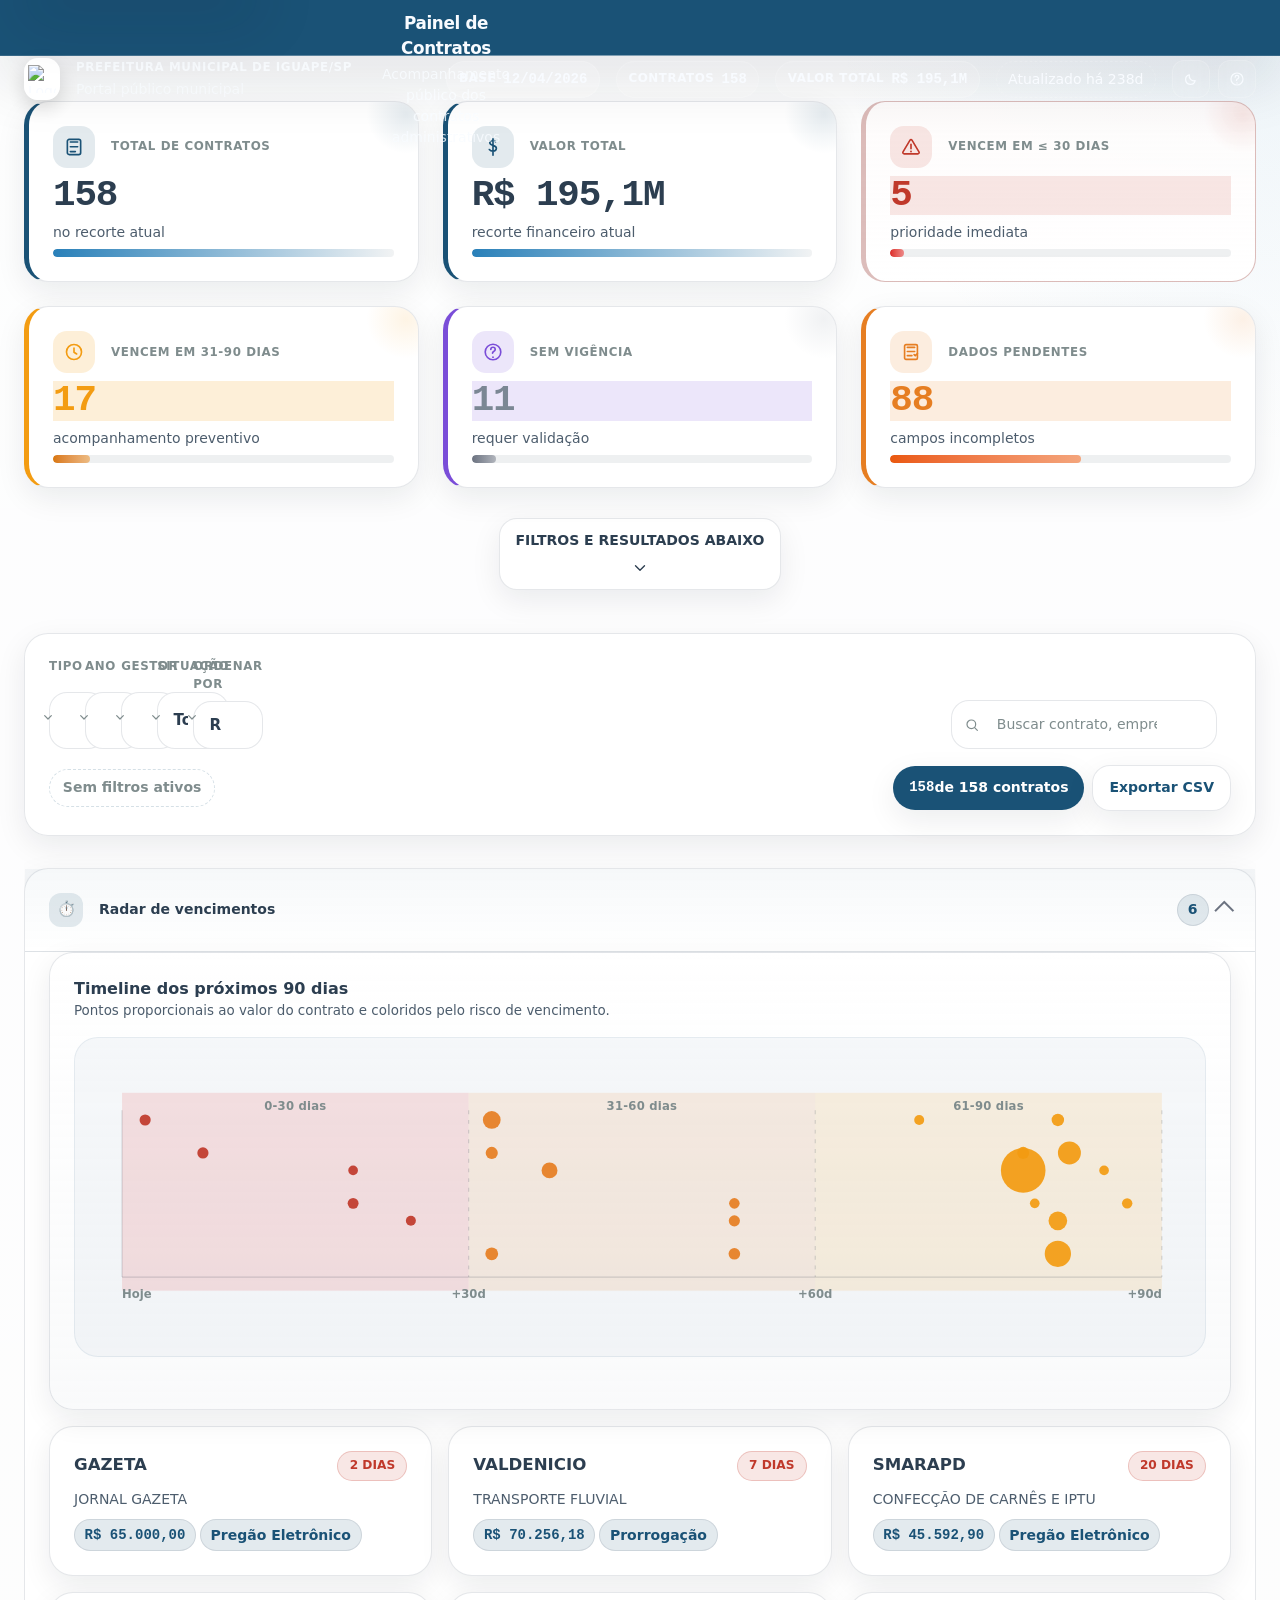
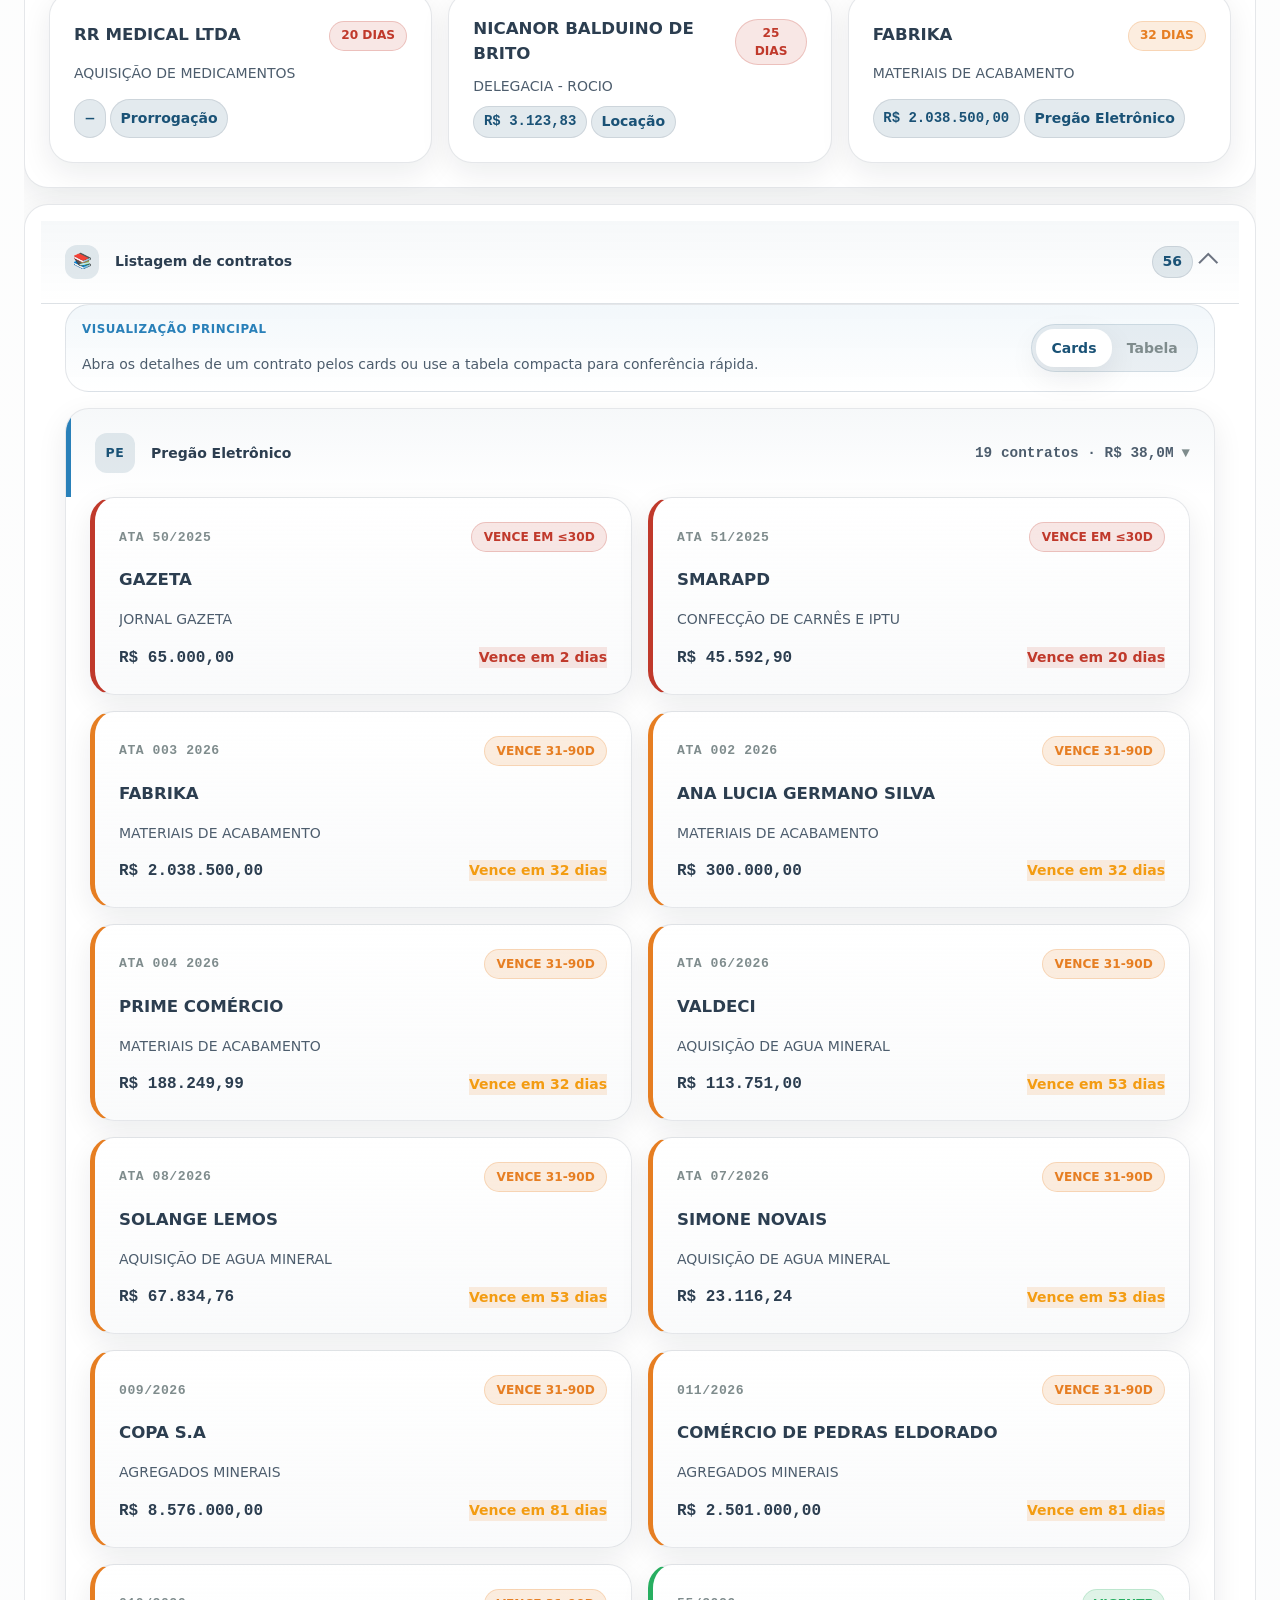
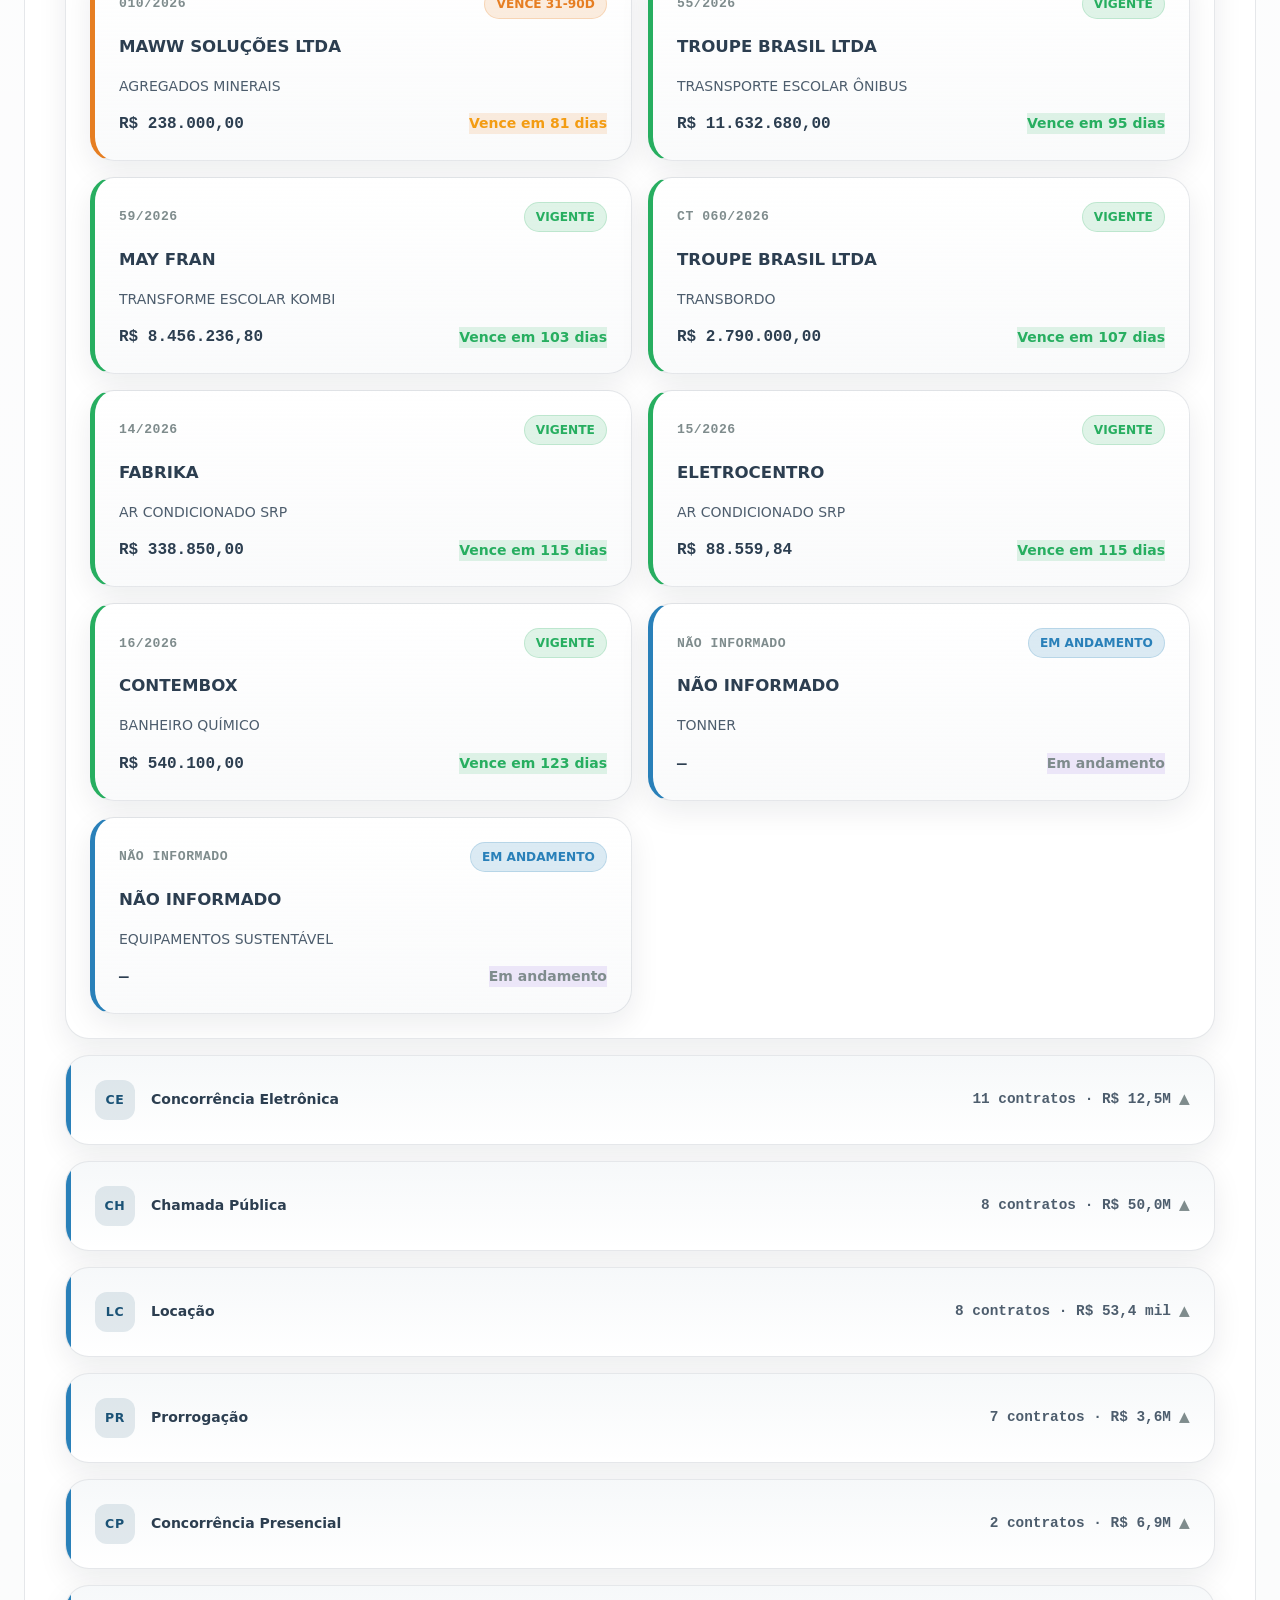
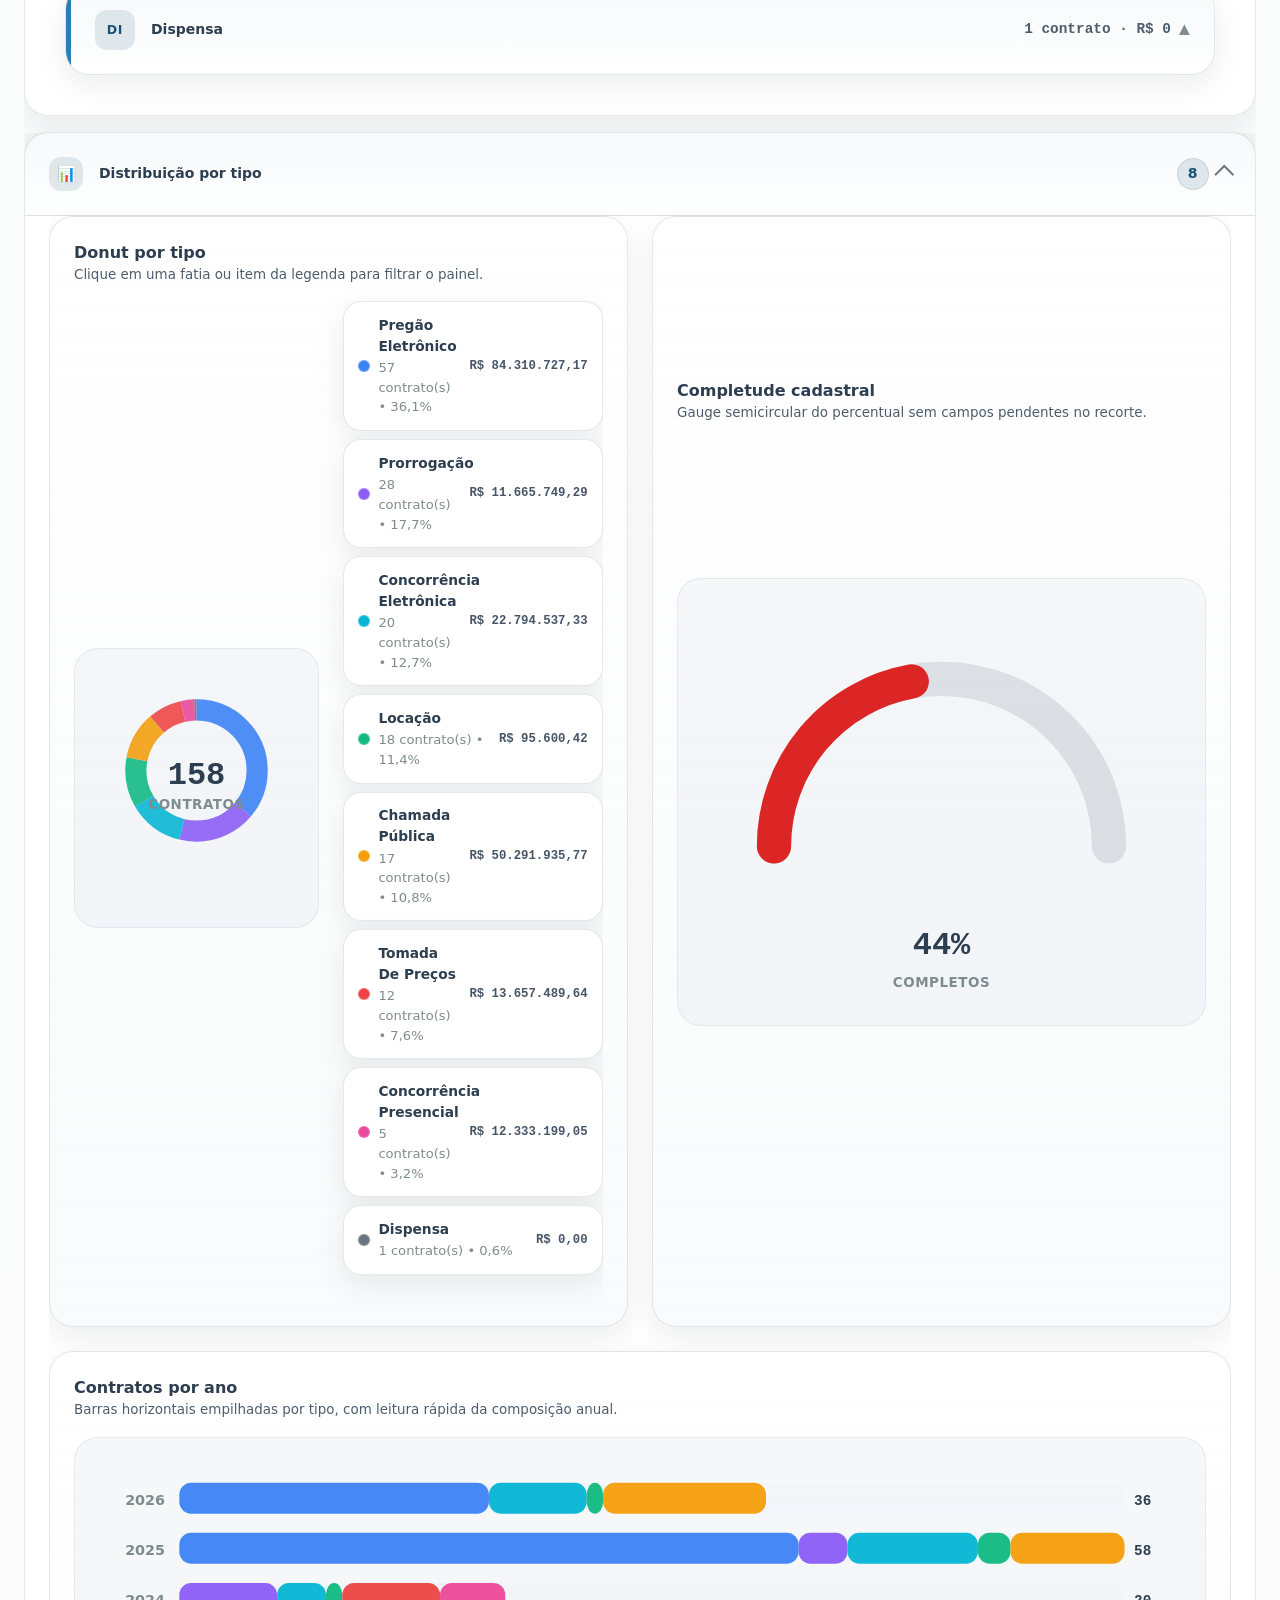
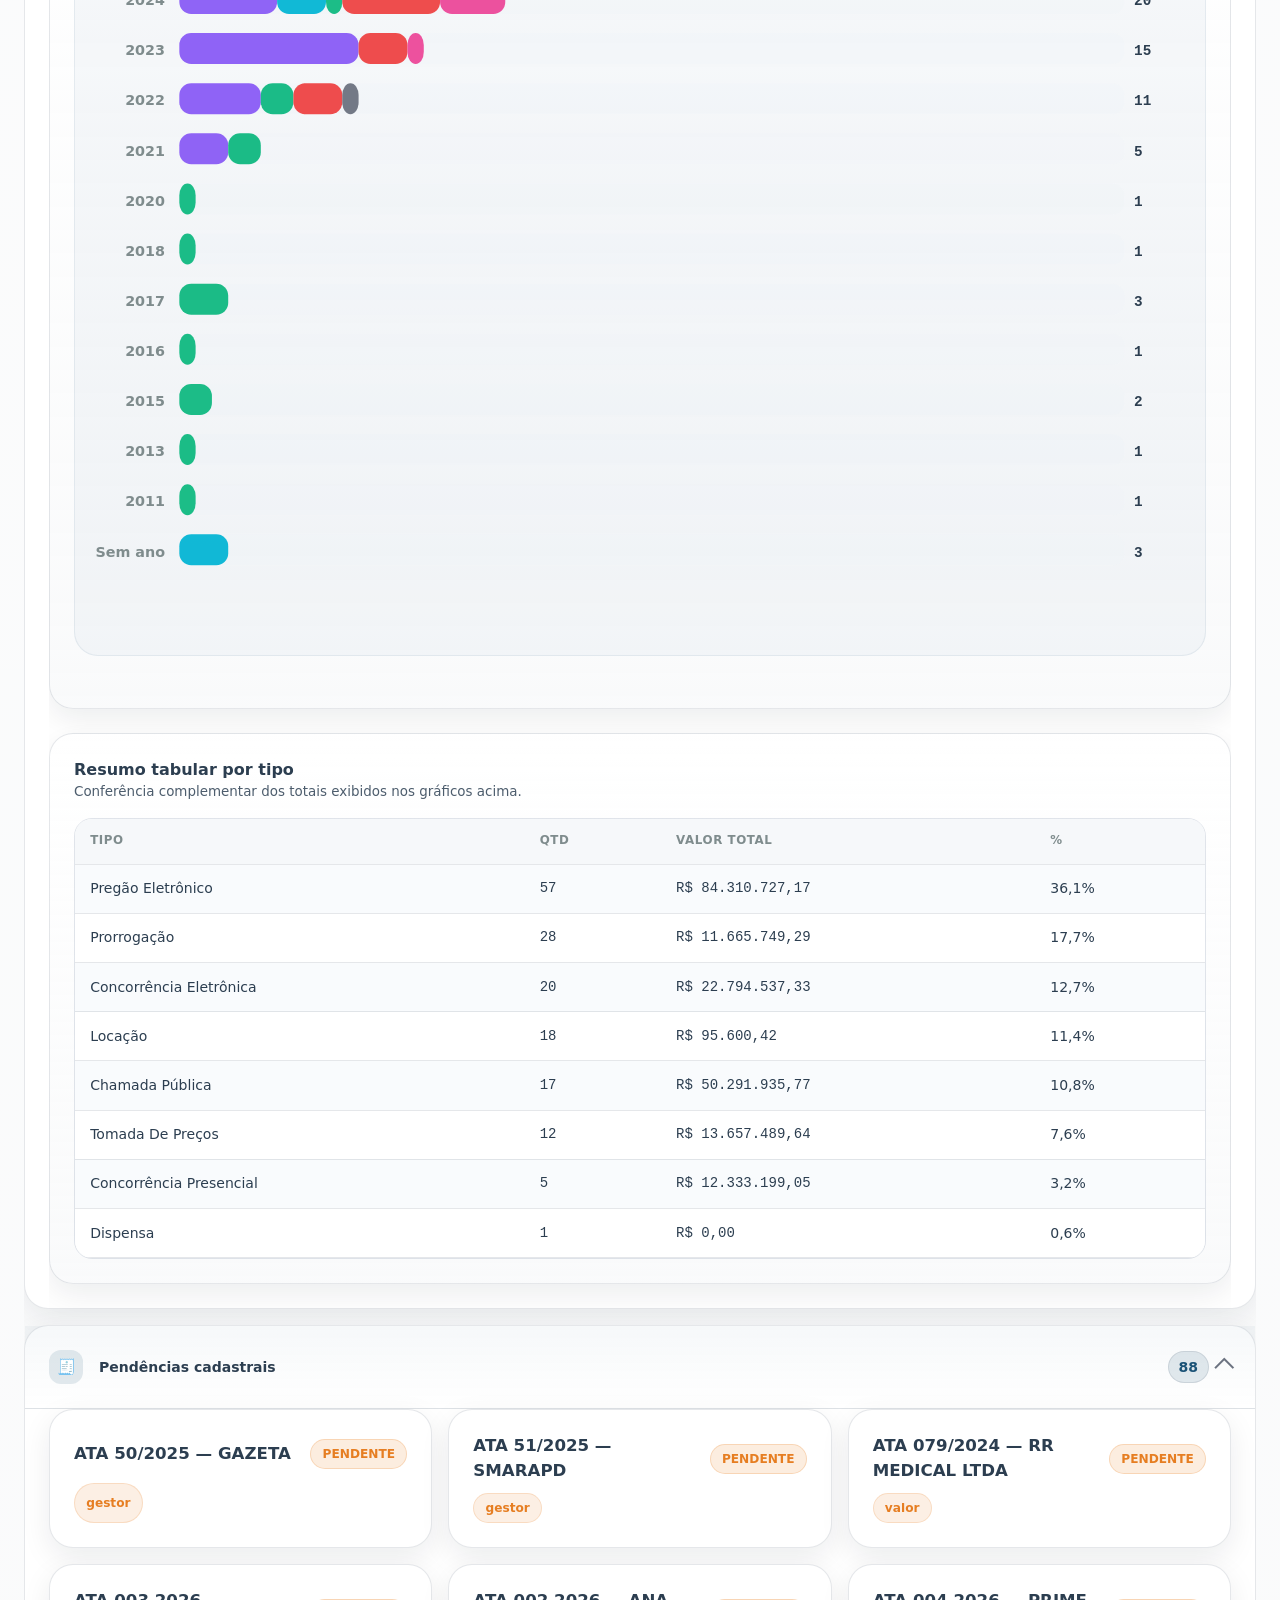
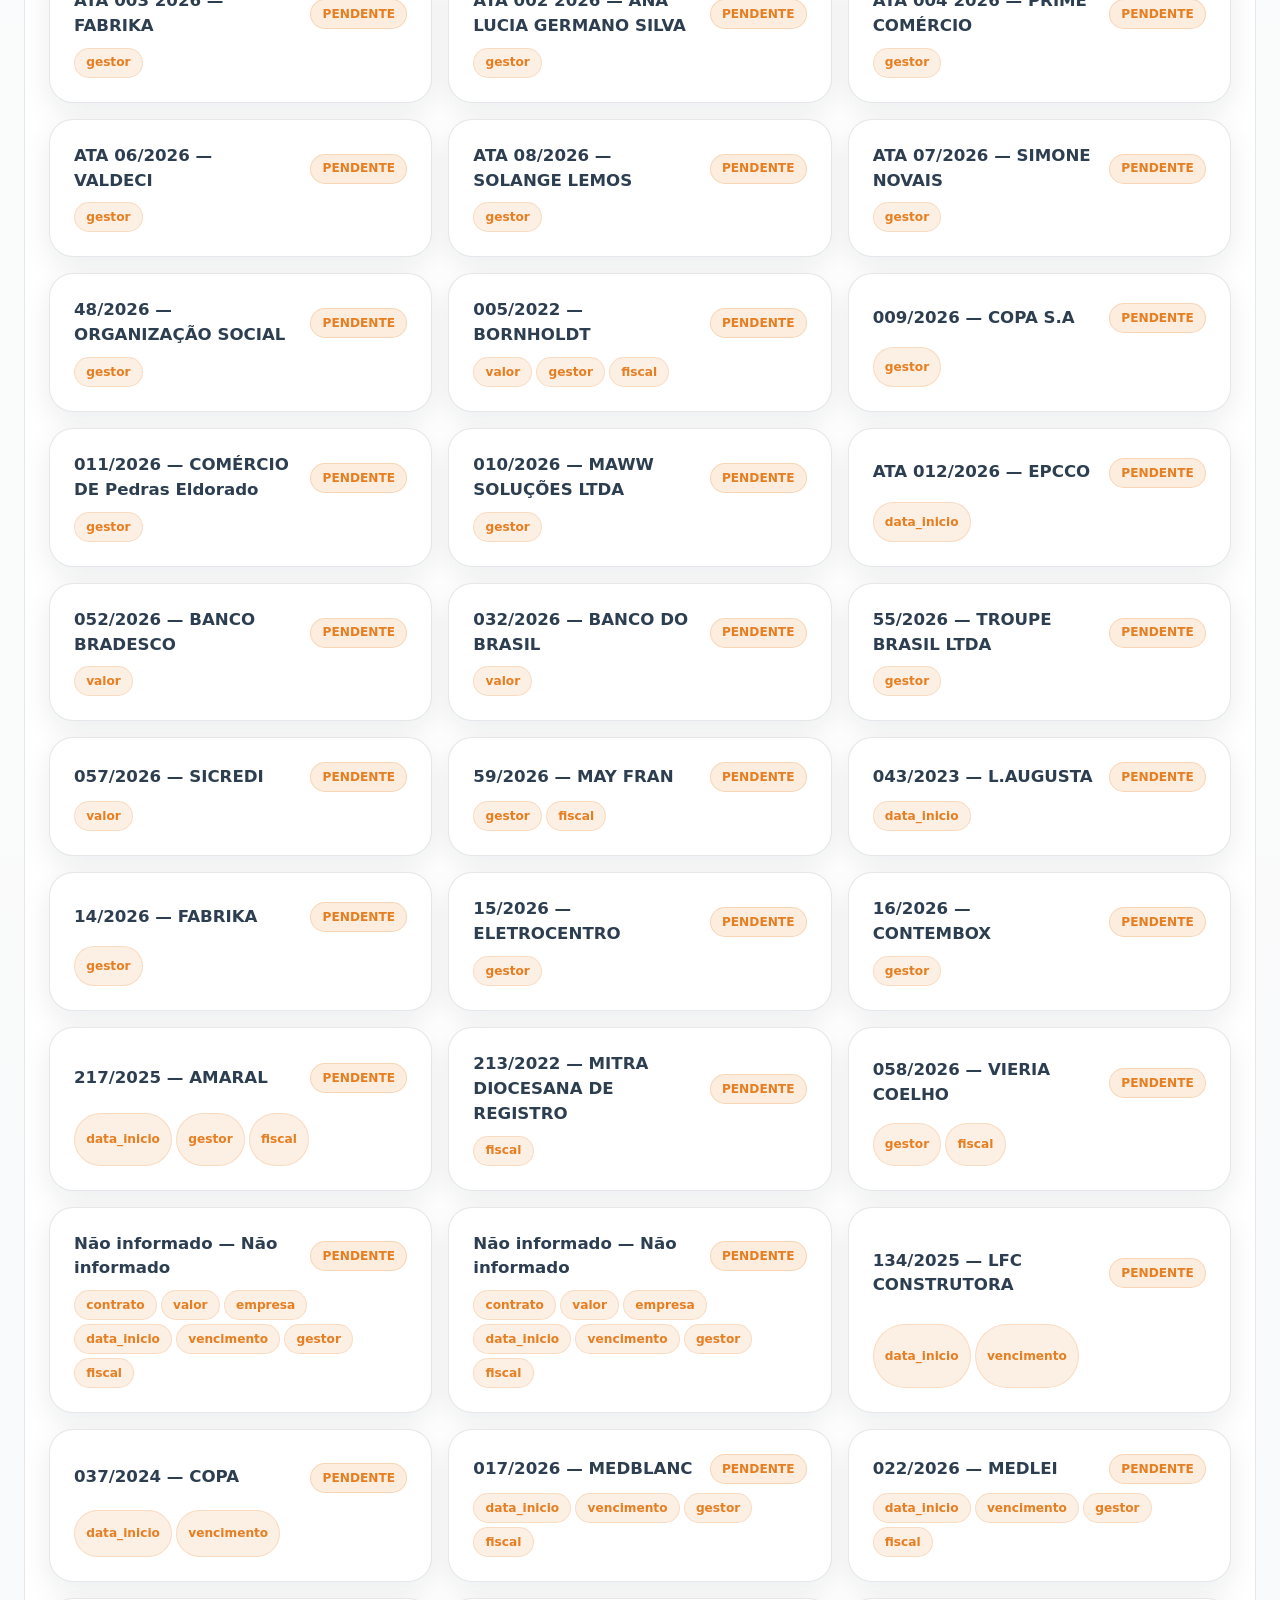
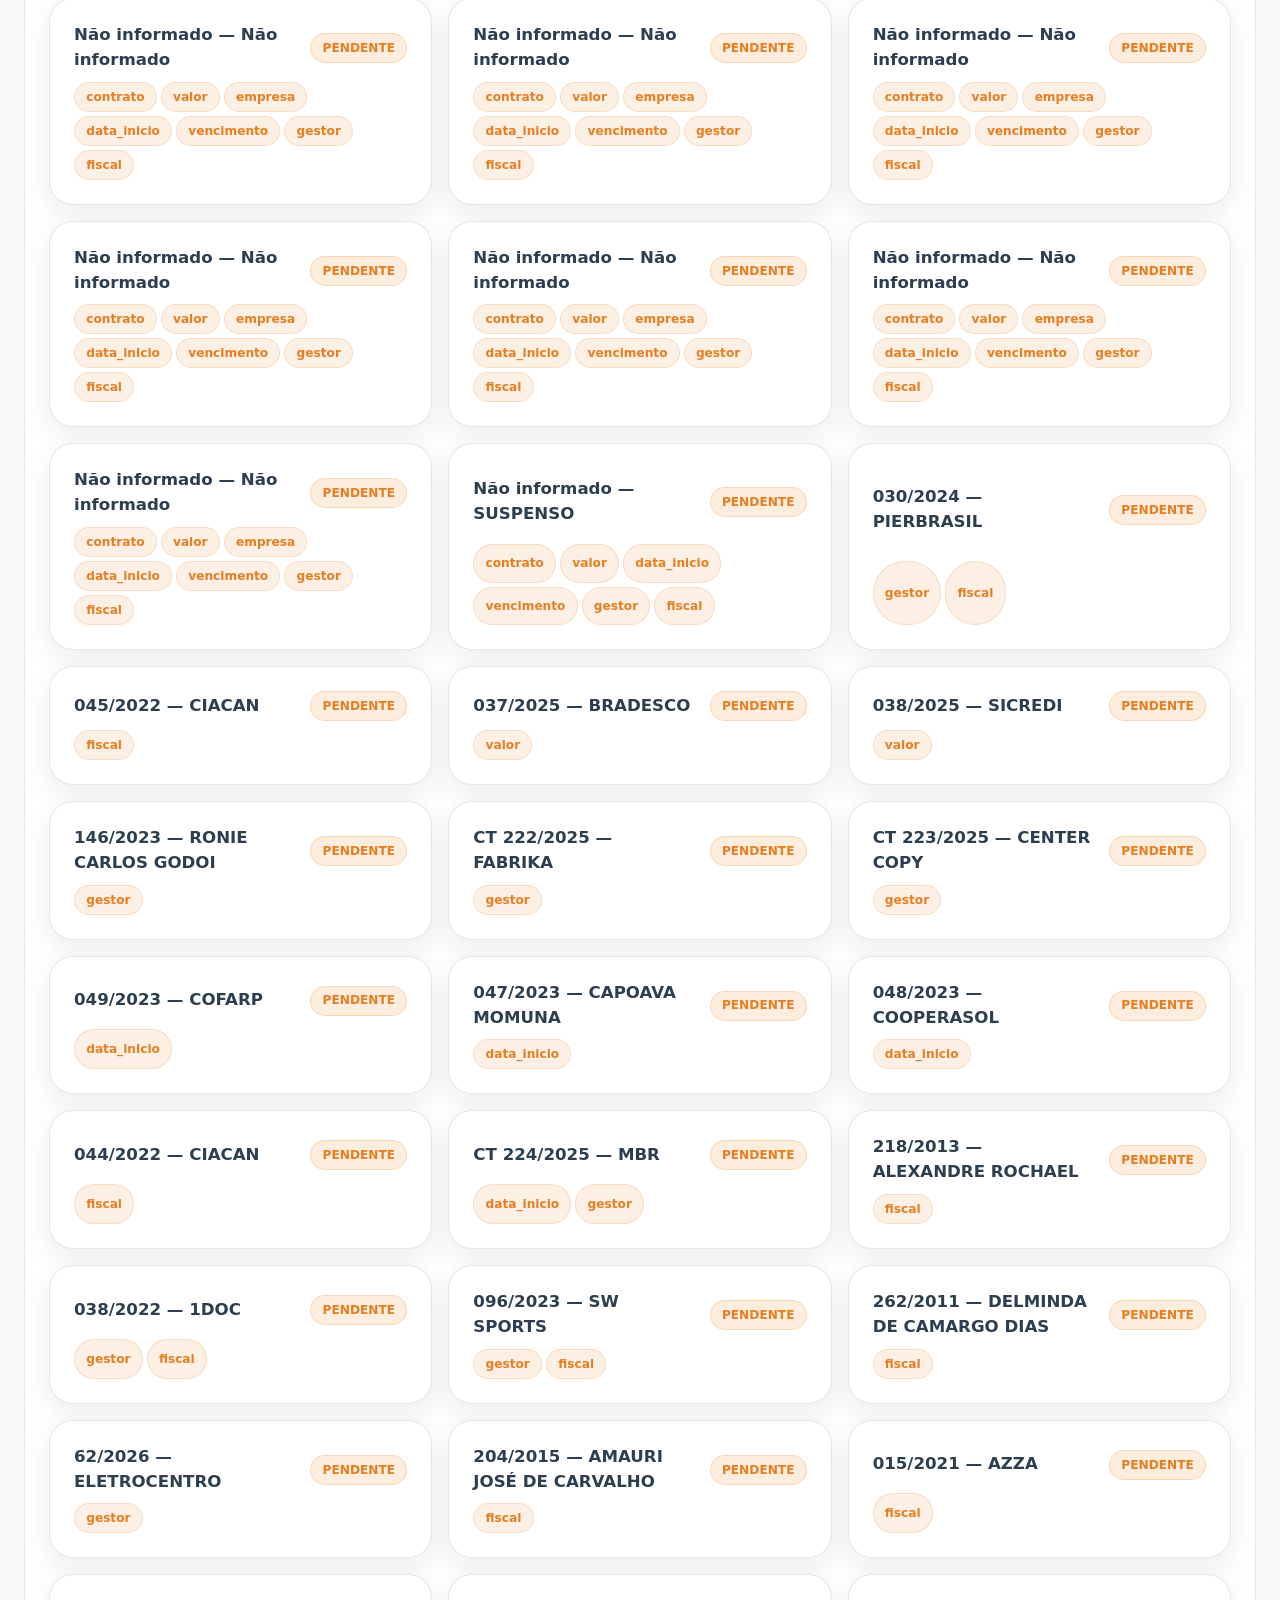
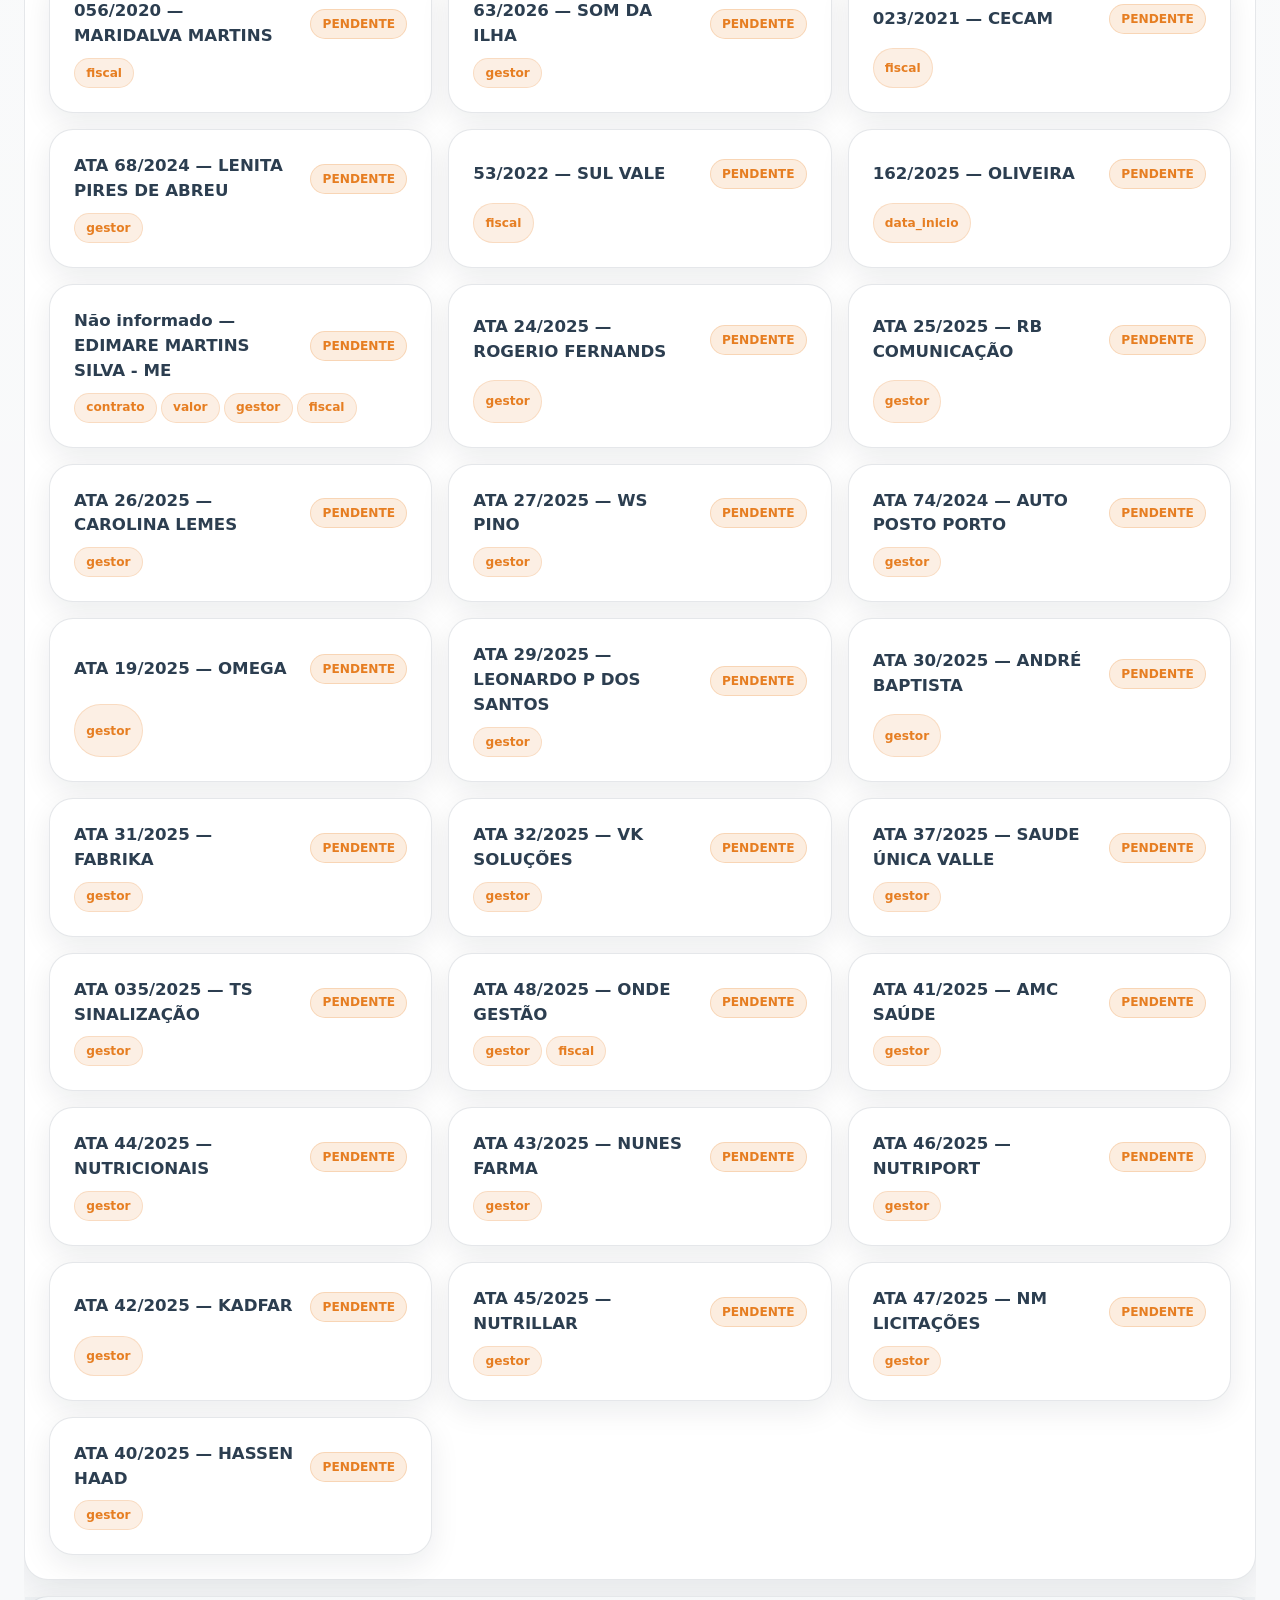
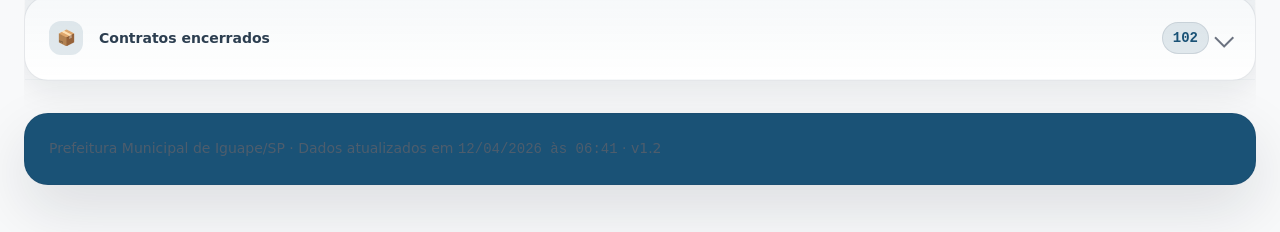
==== commit bc5091a3: "fix: compact responsive header layout" ====
--- a/painel_contratos.html
+++ b/painel_contratos.html
@@ -56,8 +56,7 @@
         <span class="app-header__subtitle">Acompanhamento público dos contratos administrativos</span>
       </div>
 
-      <div class="header-side">
-        <div class="header-metadata" aria-label="Metadados principais da base publicada">
+      <div class="header-metadata" aria-label="Metadados principais da base publicada">
           <span class="header-badge header-badge--light" id="badge-base-publicada" data-base-date="2026-04-12">
             <span class="header-badge__label">Base</span>
             <strong class="mono">12/04/2026</strong>
@@ -72,9 +71,9 @@
           </span>
           <span class="header-badge header-badge--ghost" id="contexto-atualizacao-relativa">Atualizado agora</span>
           <span class="badge badge--cache is-hidden" id="badge-status-dados"></span>
-        </div>
-
-        <div class="header-actions">
+      </div>
+
+      <div class="header-actions">
           <button class="header-icon-button" type="button" id="theme-toggle" aria-pressed="false" aria-label="Alternar tema claro e escuro" title="Alternar tema">
             <span class="header-icon-button__icon" data-theme-icon="moon" aria-hidden="true">
               <svg viewBox="0 0 24 24" focusable="false">
@@ -99,7 +98,6 @@
             </span>
             <span class="sr-only">Ajuda e atalhos</span>
           </button>
-        </div>
       </div>
     </div>
   </header>
--- a/styles/variables.css
+++ b/styles/variables.css
@@ -51,7 +51,7 @@
 
   --page-width: 1280px;
   --header-height: 64px;
-  --sticky-offset: calc(var(--header-height) + var(--space-md));
+  --sticky-offset: 88px;
   --mobile-viewport-height: 100dvh;
   --mobile-overlay-offset-bottom: 0px;
   --filters-shell-height: 0px;
--- a/styles/responsive.css
+++ b/styles/responsive.css
@@ -41,7 +41,7 @@
 }
 
 .page-main {
-  padding: calc(var(--header-height) + var(--space-2xl)) 0 var(--space-2xl);
+  padding: var(--space-xl) 0 var(--space-2xl);
 }
 
 .sr-only {
@@ -107,8 +107,8 @@
 }
 
 .app-header {
-  position: fixed;
-  inset: 0 0 auto 0;
+  position: sticky;
+  top: 0;
   z-index: var(--z-sticky);
   background: var(--color-primary);
   color: var(--texto-sobre-primaria);
@@ -117,17 +117,20 @@
 
 .app-header__inner {
   display: grid;
-  grid-template-columns: minmax(220px, 1fr) auto minmax(320px, 1fr);
+  grid-template-columns: auto minmax(0, 1fr) auto auto;
+  grid-template-areas: "brand title metadata actions";
   align-items: center;
-  gap: var(--space-lg);
+  gap: var(--space-md);
   min-height: var(--header-height);
-  padding: var(--space-sm) 0;
+  padding: 0.7rem 0;
 }
 
 .app-brand {
+  grid-area: brand;
   display: inline-flex;
   align-items: center;
   gap: var(--space-md);
+  min-width: 0;
   color: inherit;
   text-decoration: none;
 }
@@ -153,8 +156,7 @@
 }
 
 .app-brand__text,
-.app-header__titleblock,
-.header-side {
+.app-header__titleblock {
   display: grid;
   gap: 2px;
 }
@@ -184,8 +186,11 @@
 }
 
 .app-header__titleblock {
+  grid-area: title;
+  min-width: 0;
   justify-items: center;
   text-align: center;
+  padding: 0 var(--space-sm);
 }
 
 .app-header__title {
@@ -194,18 +199,25 @@
   letter-spacing: -0.02em;
 }
 
-.header-side {
-  justify-items: end;
-  gap: var(--space-sm);
-}
-
 .header-metadata,
 .header-actions {
+  min-width: 0;
   display: flex;
   align-items: center;
   gap: var(--space-sm);
-  flex-wrap: wrap;
+  flex-wrap: nowrap;
   justify-content: flex-end;
+}
+
+.header-metadata {
+  grid-area: metadata;
+  overflow-x: auto;
+  overflow-y: hidden;
+  scrollbar-width: thin;
+}
+
+.header-actions {
+  grid-area: actions;
 }
 
 .header-badge,
@@ -214,11 +226,12 @@
   align-items: center;
   gap: 0.45rem;
   min-height: 34px;
-  padding: 0.45rem 0.7rem;
+  padding: 0.42rem 0.72rem;
   border-radius: var(--radius-full);
   background: rgba(255, 255, 255, 0.1);
   border: 1px solid rgba(255, 255, 255, 0.16);
   color: inherit;
+  white-space: nowrap;
 }
 
 .header-badge--light {
@@ -518,6 +531,7 @@
   display: grid;
   grid-template-columns: repeat(5, minmax(0, 1fr));
   gap: var(--space-md);
+  width: 100%;
 }
 
 .field {
@@ -539,6 +553,19 @@
   border-radius: var(--radius-md);
   background: var(--color-surface);
   color: var(--color-text);
+}
+
+.field input::placeholder {
+  color: var(--color-text-muted);
+}
+
+.field--select select {
+  appearance: none;
+  -webkit-appearance: none;
+  padding-right: 2.5rem;
+  font-size: 0.95rem;
+  font-weight: 600;
+  line-height: 1.2;
 }
 
 .field--search input {
@@ -1116,6 +1143,7 @@
 .filters-desktop-slot {
   display: grid;
   gap: var(--space-md);
+  width: 100%;
 }
 
 .group-pagination {
@@ -1195,26 +1223,29 @@
 
 @media (max-width: 1180px) {
   :root {
-    --header-height: 116px;
+    --header-height: 64px;
+    --sticky-offset: 118px;
   }
 
   .app-header__inner {
-    grid-template-columns: minmax(0, 1fr) auto;
-    gap: var(--space-md);
-  }
-
-  .app-header__titleblock {
-    grid-column: 1 / -1;
-    order: 2;
-  }
-
-  .header-side {
-    grid-column: 2;
-    grid-row: 1;
+    grid-template-columns: auto minmax(0, 1fr) auto;
+    grid-template-areas:
+      "brand title actions"
+      "metadata metadata metadata";
+    row-gap: var(--space-sm);
+  }
+
+  .app-brand__text,
+  #contexto-atualizacao-relativa {
+    display: none;
   }
 
   .header-metadata {
     justify-content: flex-start;
+  }
+
+  .header-actions {
+    justify-self: end;
   }
 
   .kpi-grid {
@@ -1238,7 +1269,8 @@
 
 @media (max-width: 900px) {
   :root {
-    --header-height: 144px;
+    --header-height: 56px;
+    --sticky-offset: 108px;
   }
 
   .page-shell {
@@ -1247,18 +1279,21 @@
 
   .app-header__inner {
     gap: var(--space-sm);
-    padding: 0.75rem 0;
-  }
-
-  .header-side {
-    grid-column: 1 / -1;
-    grid-row: auto;
-    justify-items: stretch;
+    padding: 0.6rem 0 0.7rem;
   }
 
   .header-metadata,
   .header-actions {
     justify-content: flex-start;
+  }
+
+  .header-badge {
+    min-height: 32px;
+    padding: 0.38rem 0.6rem;
+  }
+
+  .app-header__subtitle {
+    display: none;
   }
 
   .filters-grid {
@@ -1290,15 +1325,12 @@
 
 @media (max-width: 767.98px) {
   :root {
-    --header-height: 176px;
-  }
-
-  .page-main {
-    padding-top: calc(var(--header-height) + var(--space-xl));
+    --header-height: 56px;
+    --sticky-offset: 104px;
   }
 
   .app-header__inner {
-    grid-template-columns: minmax(0, 1fr) auto;
+    row-gap: 0.5rem;
   }
 
   .app-brand__text {
@@ -1311,11 +1343,6 @@
 
   .app-header__subtitle {
     font-size: 0.82rem;
-  }
-
-  .header-side {
-    grid-column: 1 / -1;
-    gap: var(--space-xs);
   }
 
   .header-metadata {
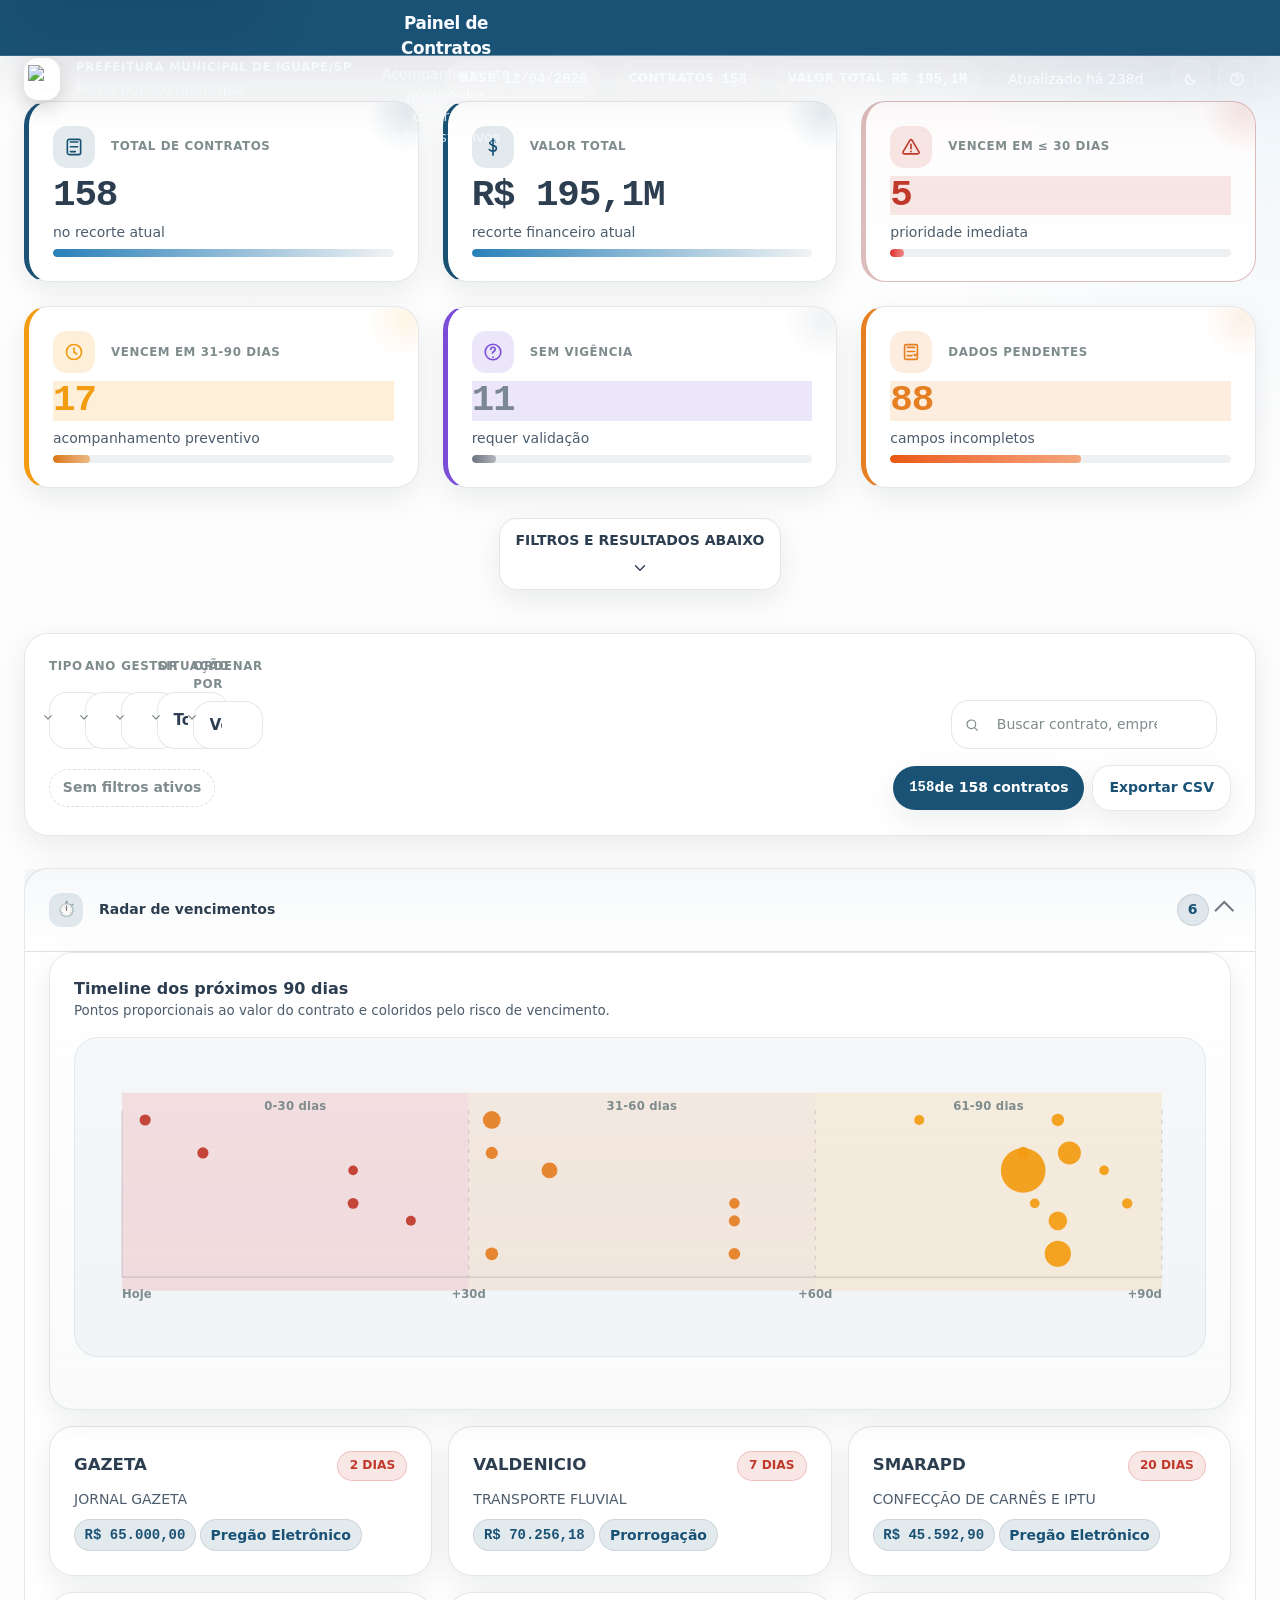
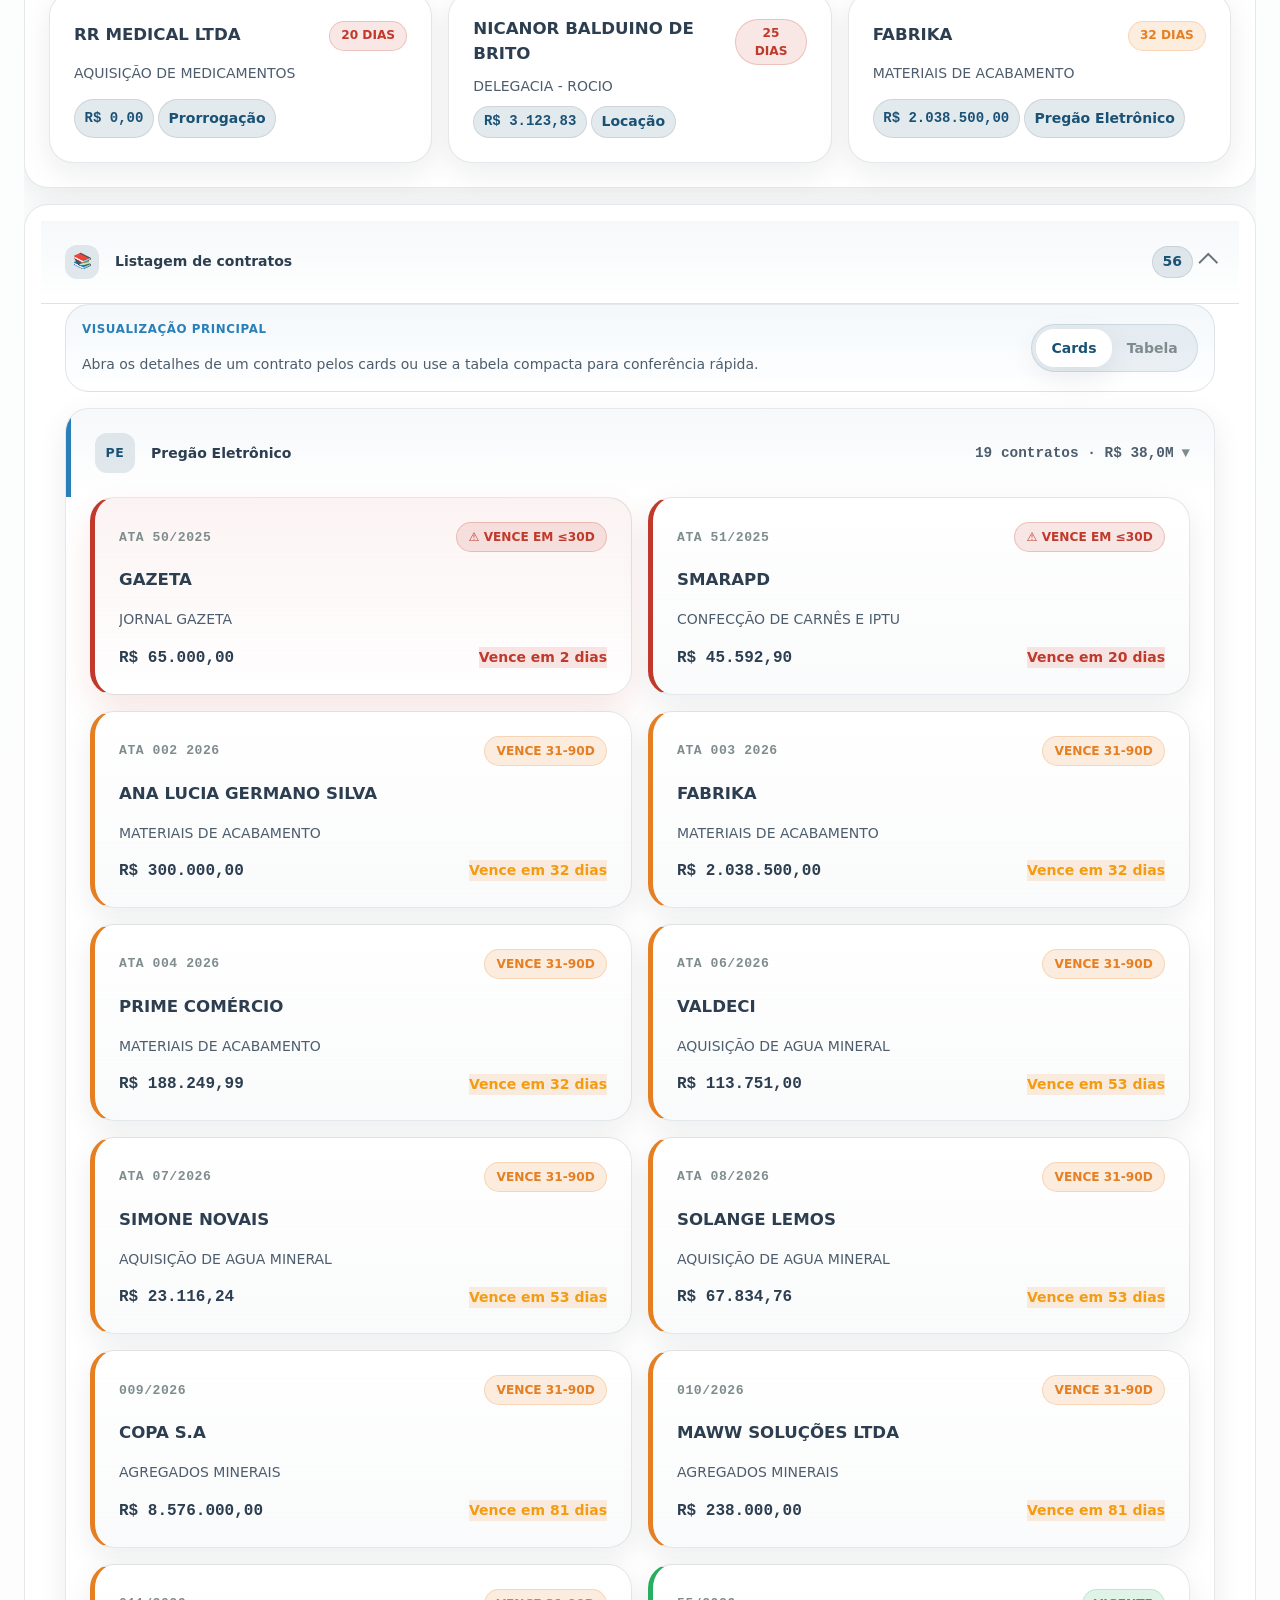
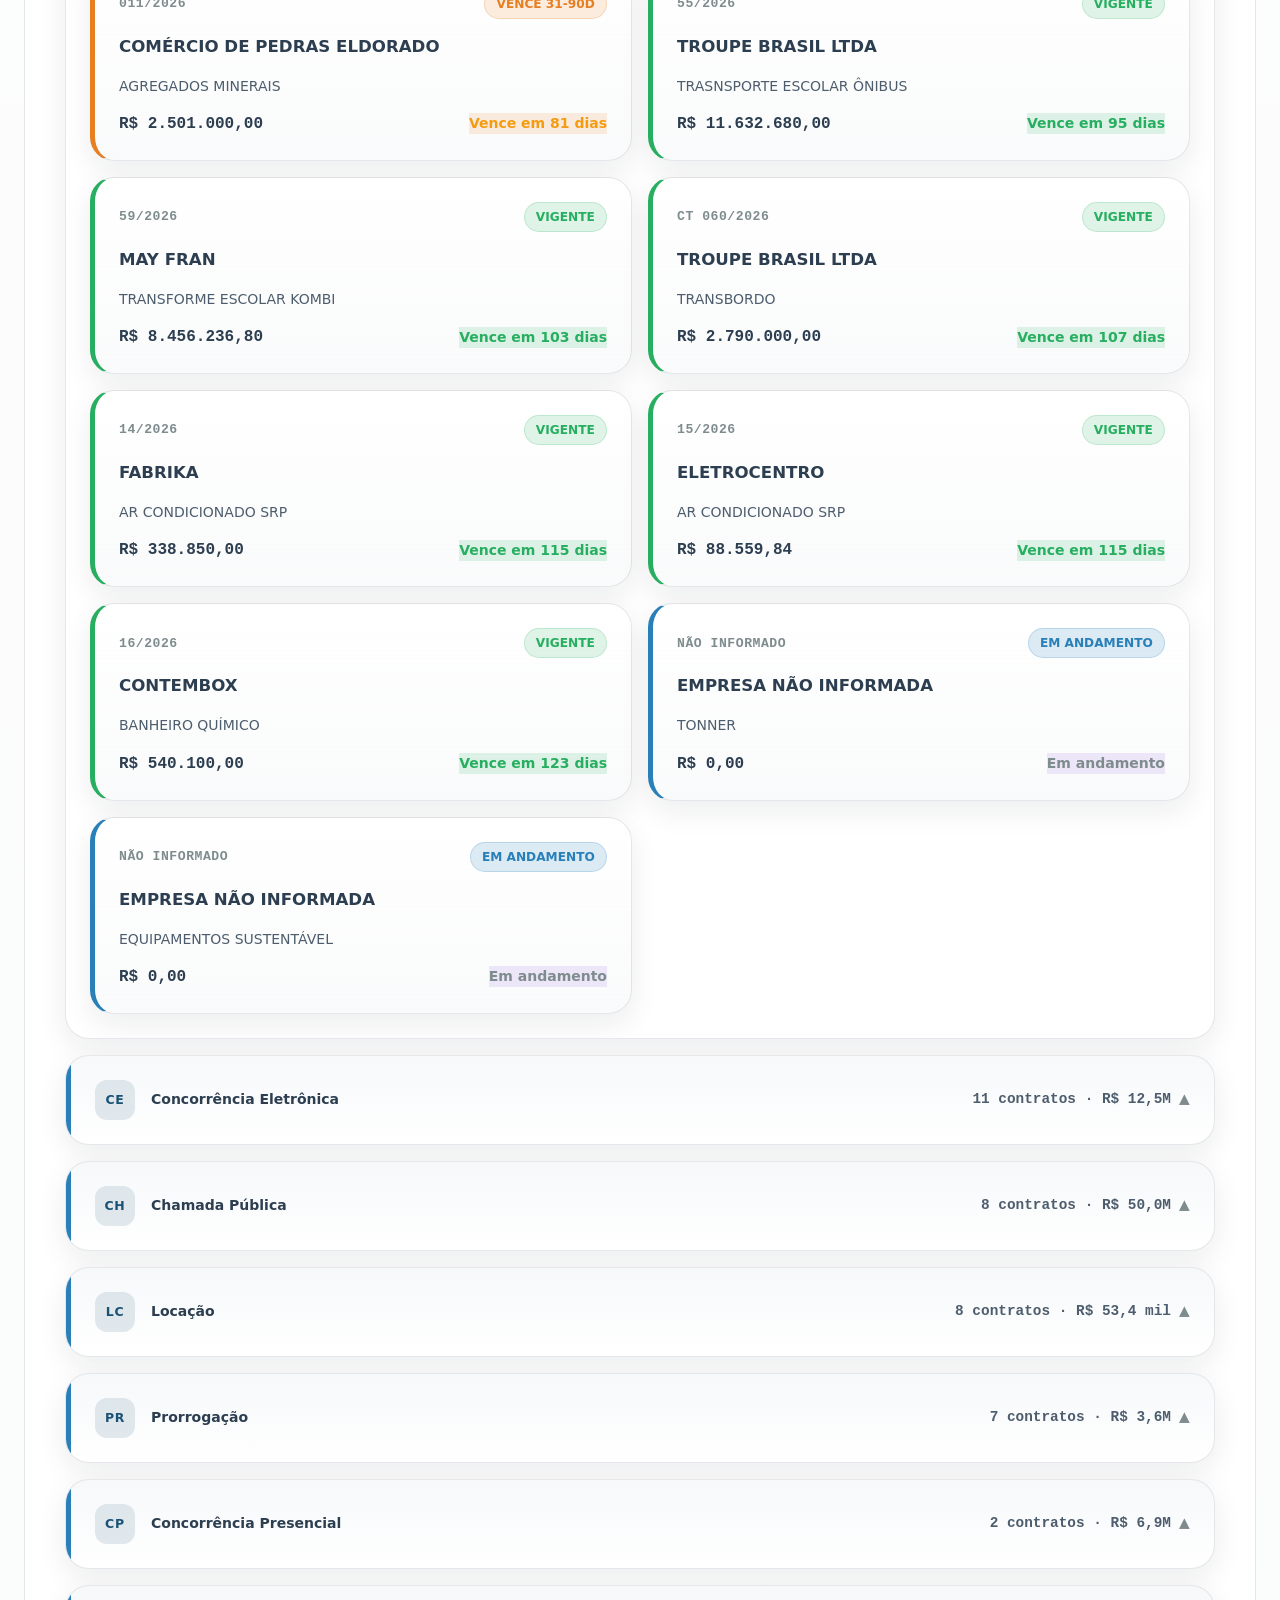
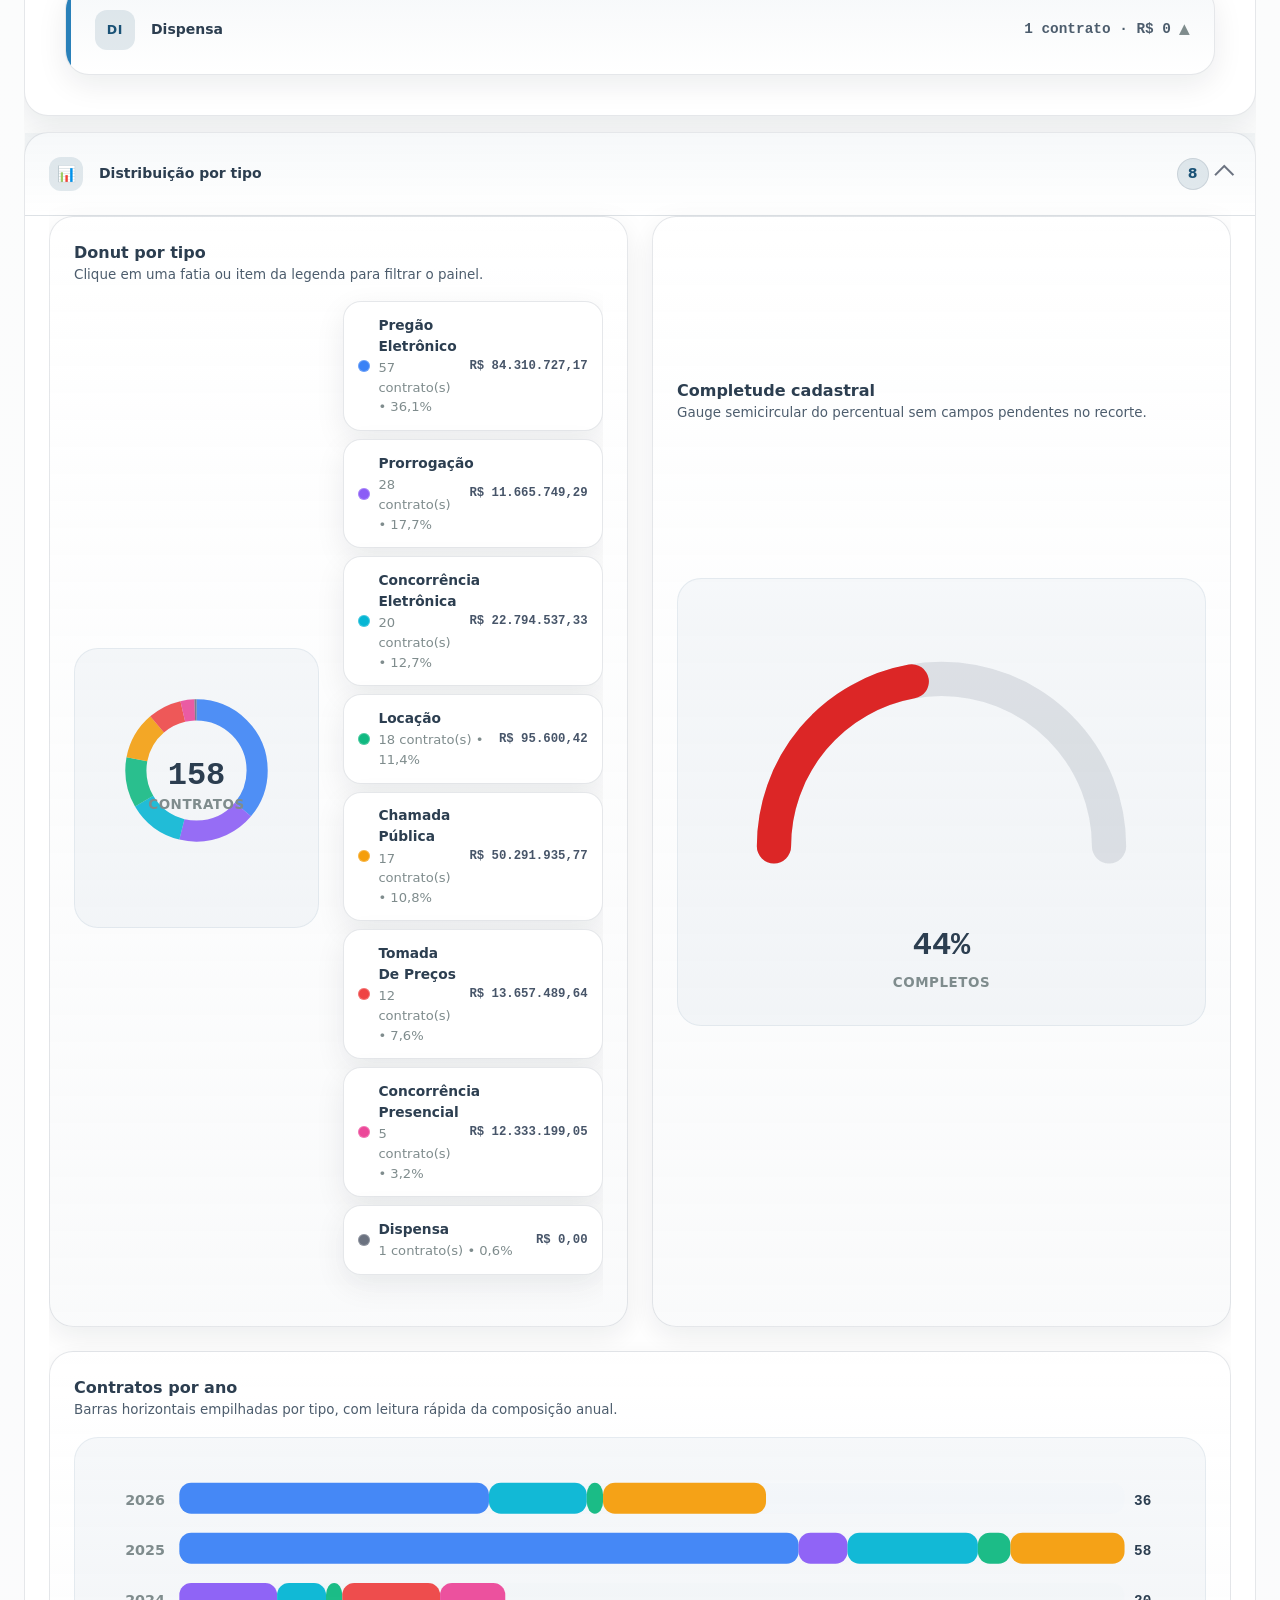
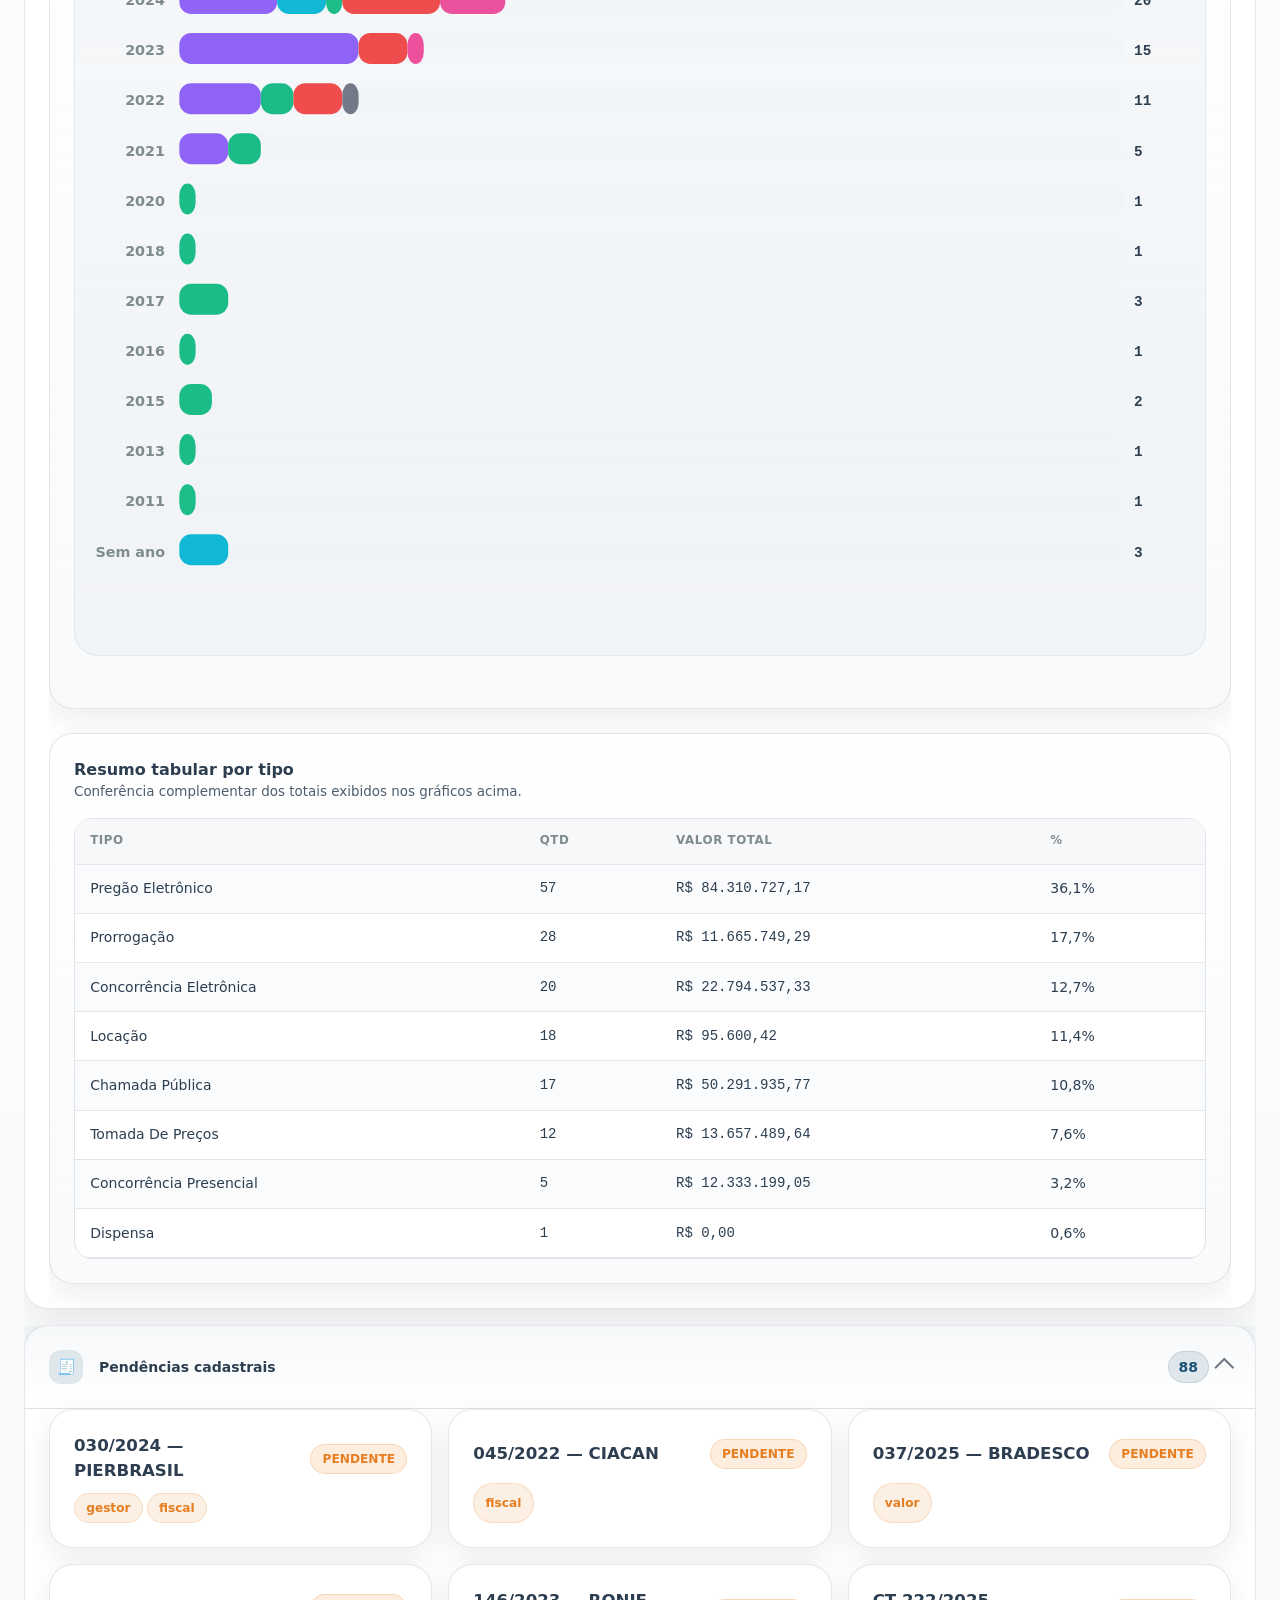
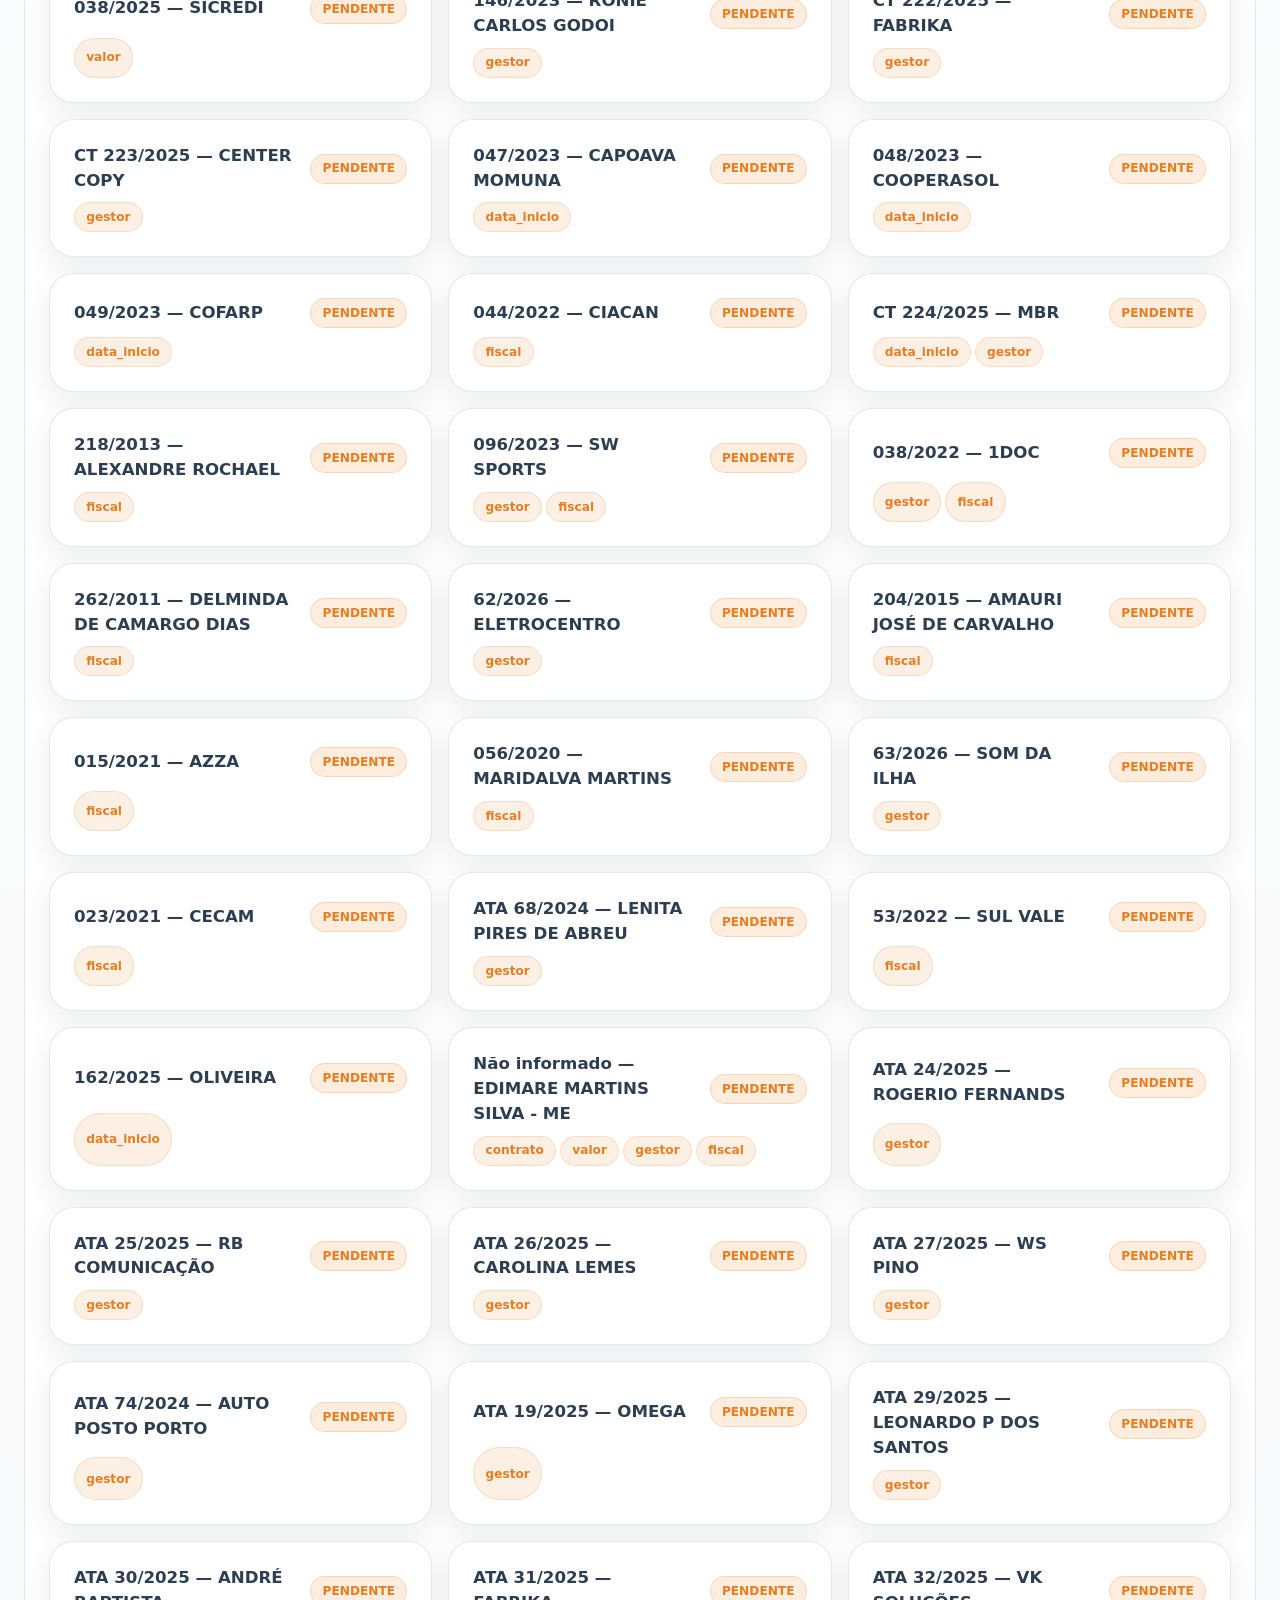
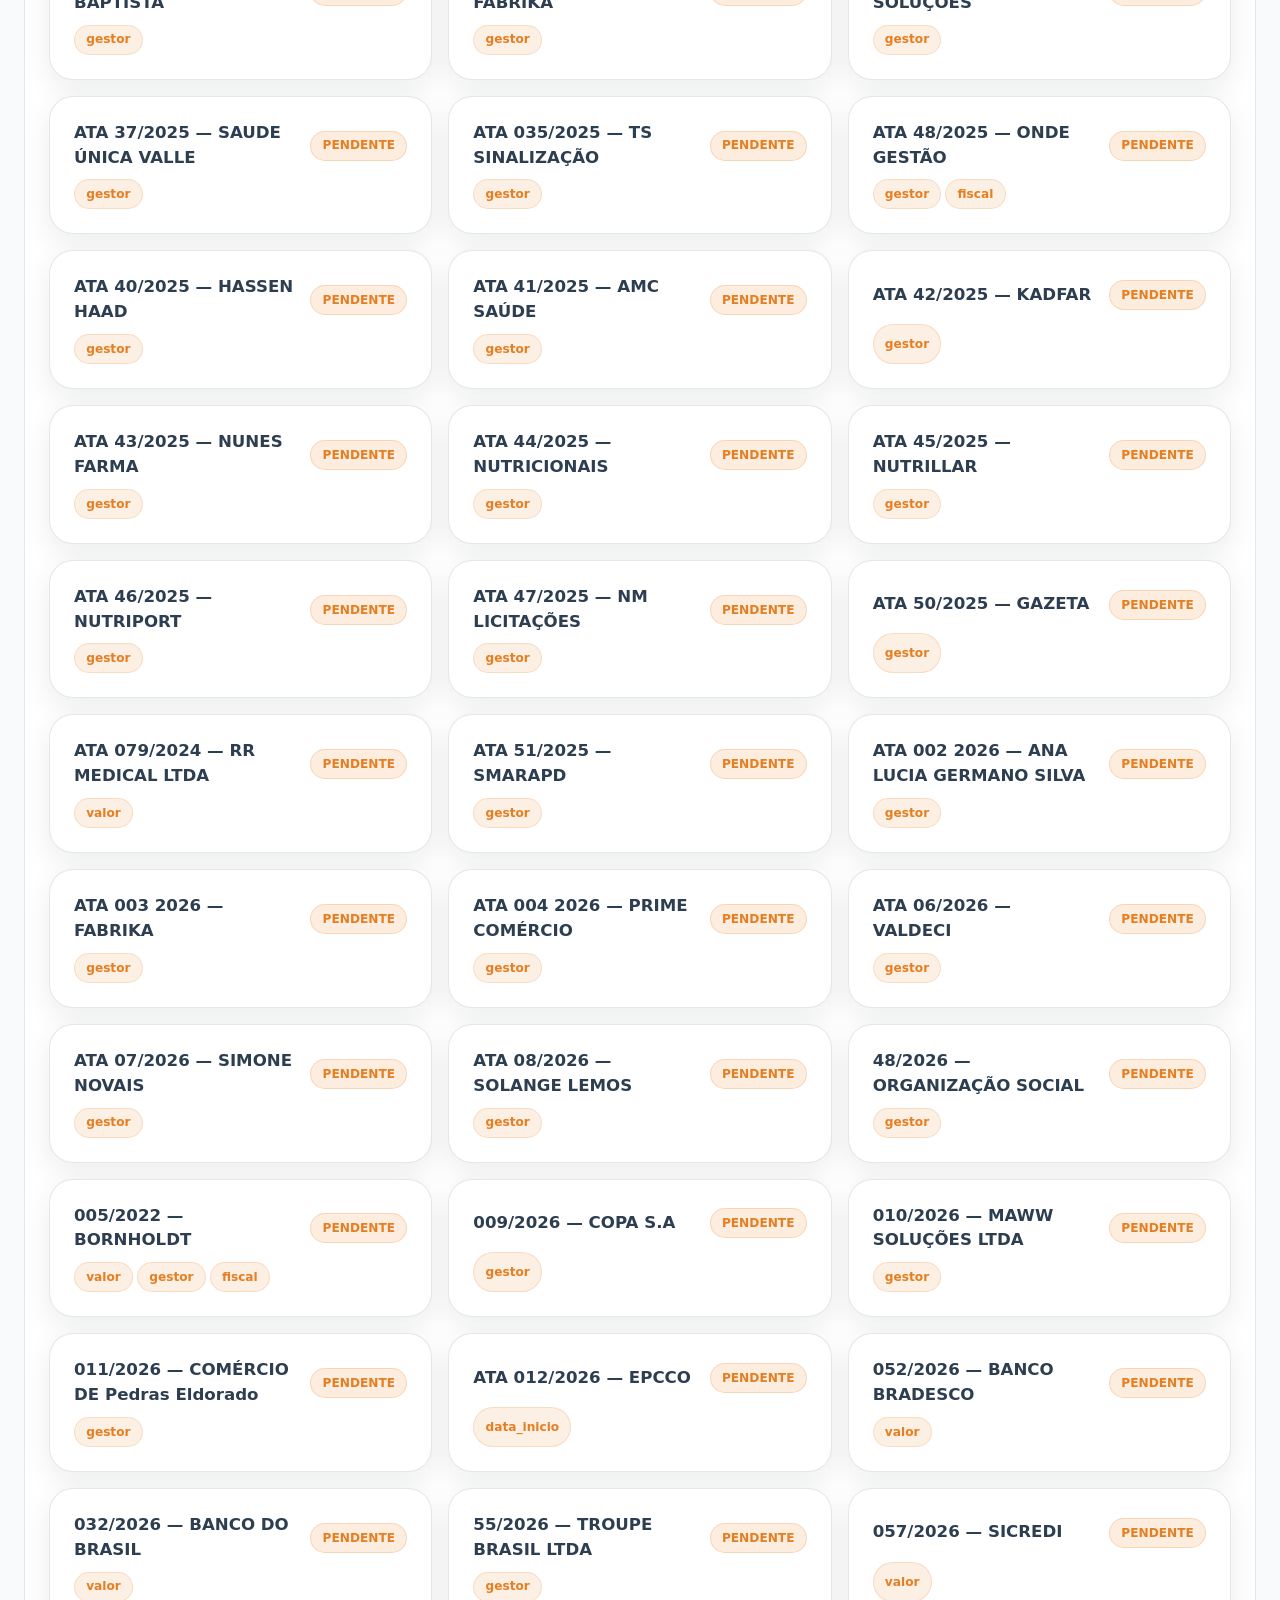
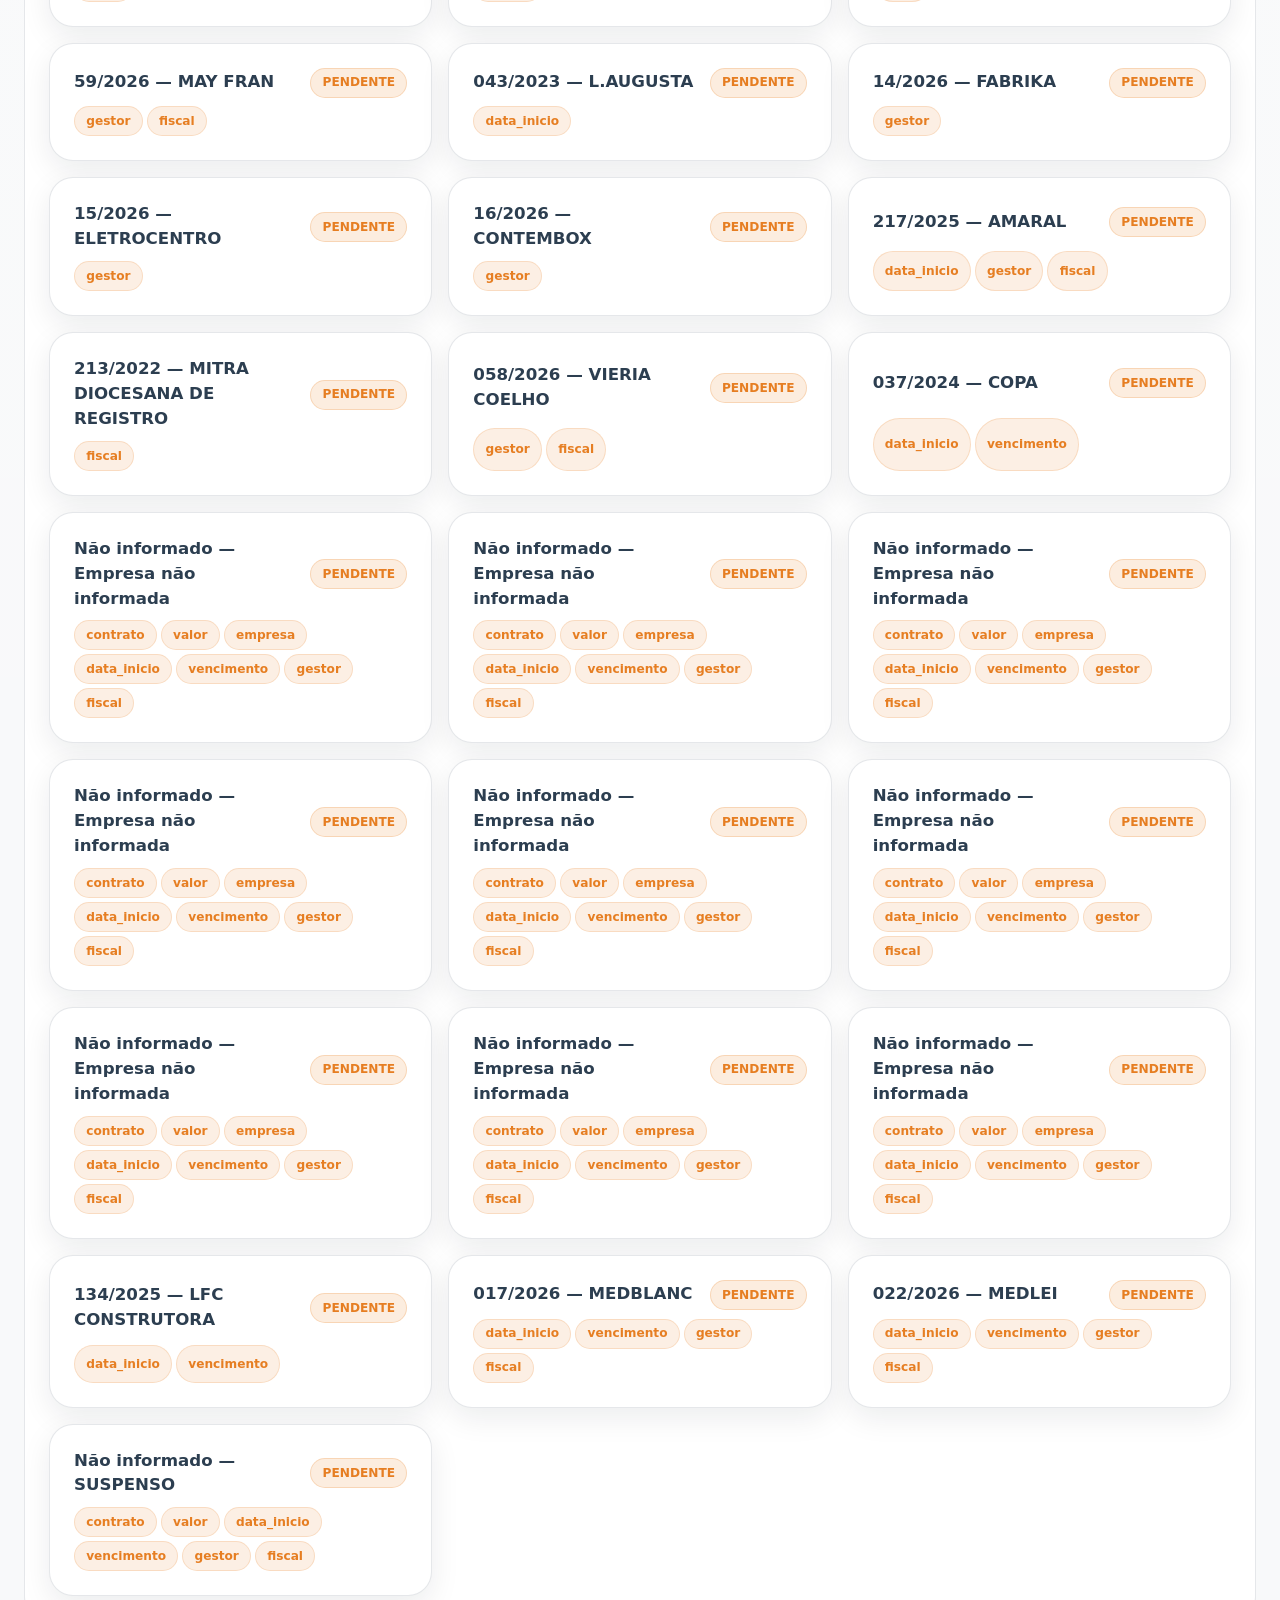
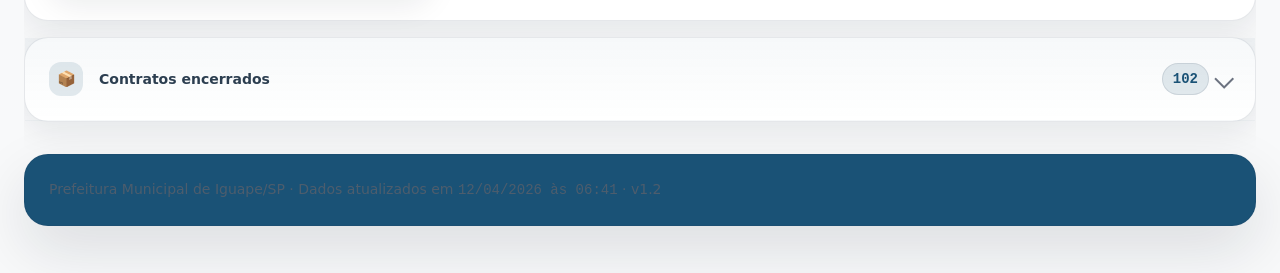
==== commit 4507fae2: "Melhora UX do painel de contratos" ====
--- a/painel_contratos.html
+++ b/painel_contratos.html
@@ -112,7 +112,7 @@
 
       <div class="load-banner is-hidden" id="mensagem-carga" role="status" aria-live="polite"></div>
       <div class="sr-only" id="alertas-urgentes" aria-live="assertive" aria-atomic="true"></div>
-      <p class="sr-only" id="ajuda-busca">Busca em contrato, processo, empresa, objeto e gestor. Pressione Escape para limpar o campo de busca.</p>
+      <p class="sr-only" id="ajuda-busca">Busca em contrato, processo, empresa, objeto, gestor e fiscal. Pressione Escape para limpar o campo de busca.</p>
 
       <section class="print-summary" id="resumo-impressao" aria-hidden="true">
         <h2>Resumo do recorte para impressão</h2>
--- a/styles/components.css
+++ b/styles/components.css
@@ -5116,6 +5116,84 @@
 .table-skeleton__cell--6 { width: 58%; }
 .table-skeleton__cell--7 { width: 72%; }
 
+.section-skeleton {
+  padding: var(--space-4);
+  border: var(--borda-card);
+  border-radius: var(--radius-lg);
+  background: color-mix(in srgb, var(--surface) 92%, transparent);
+}
+
+.section-skeleton + .section-skeleton {
+  margin-top: var(--space-3);
+}
+
+.section-skeleton--chart {
+  display: grid;
+  gap: var(--space-3);
+}
+
+.section-skeleton--card {
+  display: grid;
+  gap: var(--space-3);
+}
+
+.section-skeleton__row {
+  display: flex;
+  align-items: center;
+  justify-content: space-between;
+  gap: var(--space-3);
+}
+
+.section-skeleton__line,
+.section-skeleton__chart {
+  display: block;
+  border-radius: var(--radius-sm);
+  background: linear-gradient(
+    90deg,
+    rgba(148, 163, 184, 0.18) 0%,
+    rgba(148, 163, 184, 0.34) 45%,
+    rgba(148, 163, 184, 0.18) 100%
+  );
+  background-size: 220% 100%;
+  animation: shimmer 1.5s linear infinite;
+}
+
+.section-skeleton__line--title {
+  width: 52%;
+  height: 1.1rem;
+}
+
+.section-skeleton__line--badge {
+  width: 6rem;
+  height: 1.5rem;
+  border-radius: 999px;
+}
+
+.section-skeleton__line--text {
+  width: 100%;
+  height: 0.95rem;
+}
+
+.section-skeleton__line--footer {
+  width: 38%;
+  height: 0.9rem;
+}
+
+.section-skeleton__line--pill {
+  width: 7.5rem;
+  height: 1.2rem;
+  border-radius: 999px;
+}
+
+.section-skeleton__line--pill-short {
+  width: 4.5rem;
+}
+
+.section-skeleton__chart {
+  width: 100%;
+  min-height: 220px;
+}
+
 @media (max-width: 767.98px) {
   .table-skeleton {
     padding: var(--space-3);
@@ -5128,6 +5206,14 @@
 
   .table-skeleton__cell {
     width: 100%;
+  }
+
+  .section-skeleton {
+    padding: var(--space-3);
+  }
+
+  .section-skeleton__chart {
+    min-height: 180px;
   }
 }
 
@@ -5138,7 +5224,9 @@
   .kpi-card.is-loading .kpi-card__icon::after,
   .kpi-card.is-loading .kpi-card__spark::after,
   .table-skeleton__line,
-  .table-skeleton__cell {
+  .table-skeleton__cell,
+  .section-skeleton__line,
+  .section-skeleton__chart {
     animation: none;
     background-position: 50% 0;
   }
--- a/styles/responsive.css
+++ b/styles/responsive.css
@@ -806,6 +806,10 @@
 }
 
 .contract-card--urgent { --card-accent: var(--color-danger); }
+.contract-card--critical {
+  box-shadow: 0 14px 32px rgba(192, 57, 43, 0.12);
+  background: linear-gradient(180deg, rgba(192, 57, 43, 0.06), var(--color-surface));
+}
 .contract-card--warning { --card-accent: var(--color-accent); }
 .contract-card--regular { --card-accent: var(--color-success); }
 .contract-card--expired { --card-accent: #95a5a6; }
@@ -885,6 +889,14 @@
 .contracts-table tr[data-clickable="true"]:hover,
 .contracts-table tr[data-clickable="true"]:focus-visible {
   background: rgba(41, 128, 185, 0.06);
+}
+
+.contracts-table tr.contracts-table__row--risk td {
+  background-image: linear-gradient(90deg, rgba(192, 57, 43, 0.08), transparent 18%);
+}
+
+.contracts-table tr.contracts-table__row--critical td {
+  background-image: linear-gradient(90deg, rgba(192, 57, 43, 0.14), transparent 22%);
 }
 
 .days-chip,
@@ -909,7 +921,8 @@
 .days-chip--muted { background: rgba(122, 77, 216, 0.12); color: var(--cor-especial); }
 
 .status-badge--vigente { background: var(--color-success-soft); color: var(--color-success); border-color: rgba(39, 174, 96, 0.18); }
-.status-badge--urgente { background: var(--color-danger-soft); color: var(--color-danger); border-color: rgba(192, 57, 43, 0.22); animation: badgePulse 2.2s ease-in-out infinite; }
+.status-badge--urgente { background: var(--color-danger-soft); color: var(--color-danger); border-color: rgba(192, 57, 43, 0.22); }
+.status-badge--critical { animation: badgePulse 2.2s ease-in-out infinite; }
 .status-badge--atencao { background: var(--color-accent-soft); color: var(--color-accent); border-color: rgba(230, 126, 34, 0.22); }
 .status-badge--encerrado { background: rgba(149, 165, 166, 0.16); color: #7b8794; border-color: rgba(149, 165, 166, 0.22); }
 .status-badge--sem-vigencia { background: rgba(122, 77, 216, 0.14); color: var(--cor-especial); border-color: rgba(122, 77, 216, 0.18); }
@@ -1210,6 +1223,12 @@
   }
 }
 
+@media (prefers-reduced-motion: reduce) {
+  .status-badge--critical {
+    animation: none;
+  }
+}
+
 @keyframes cardPulse {
   0%,
   100% {
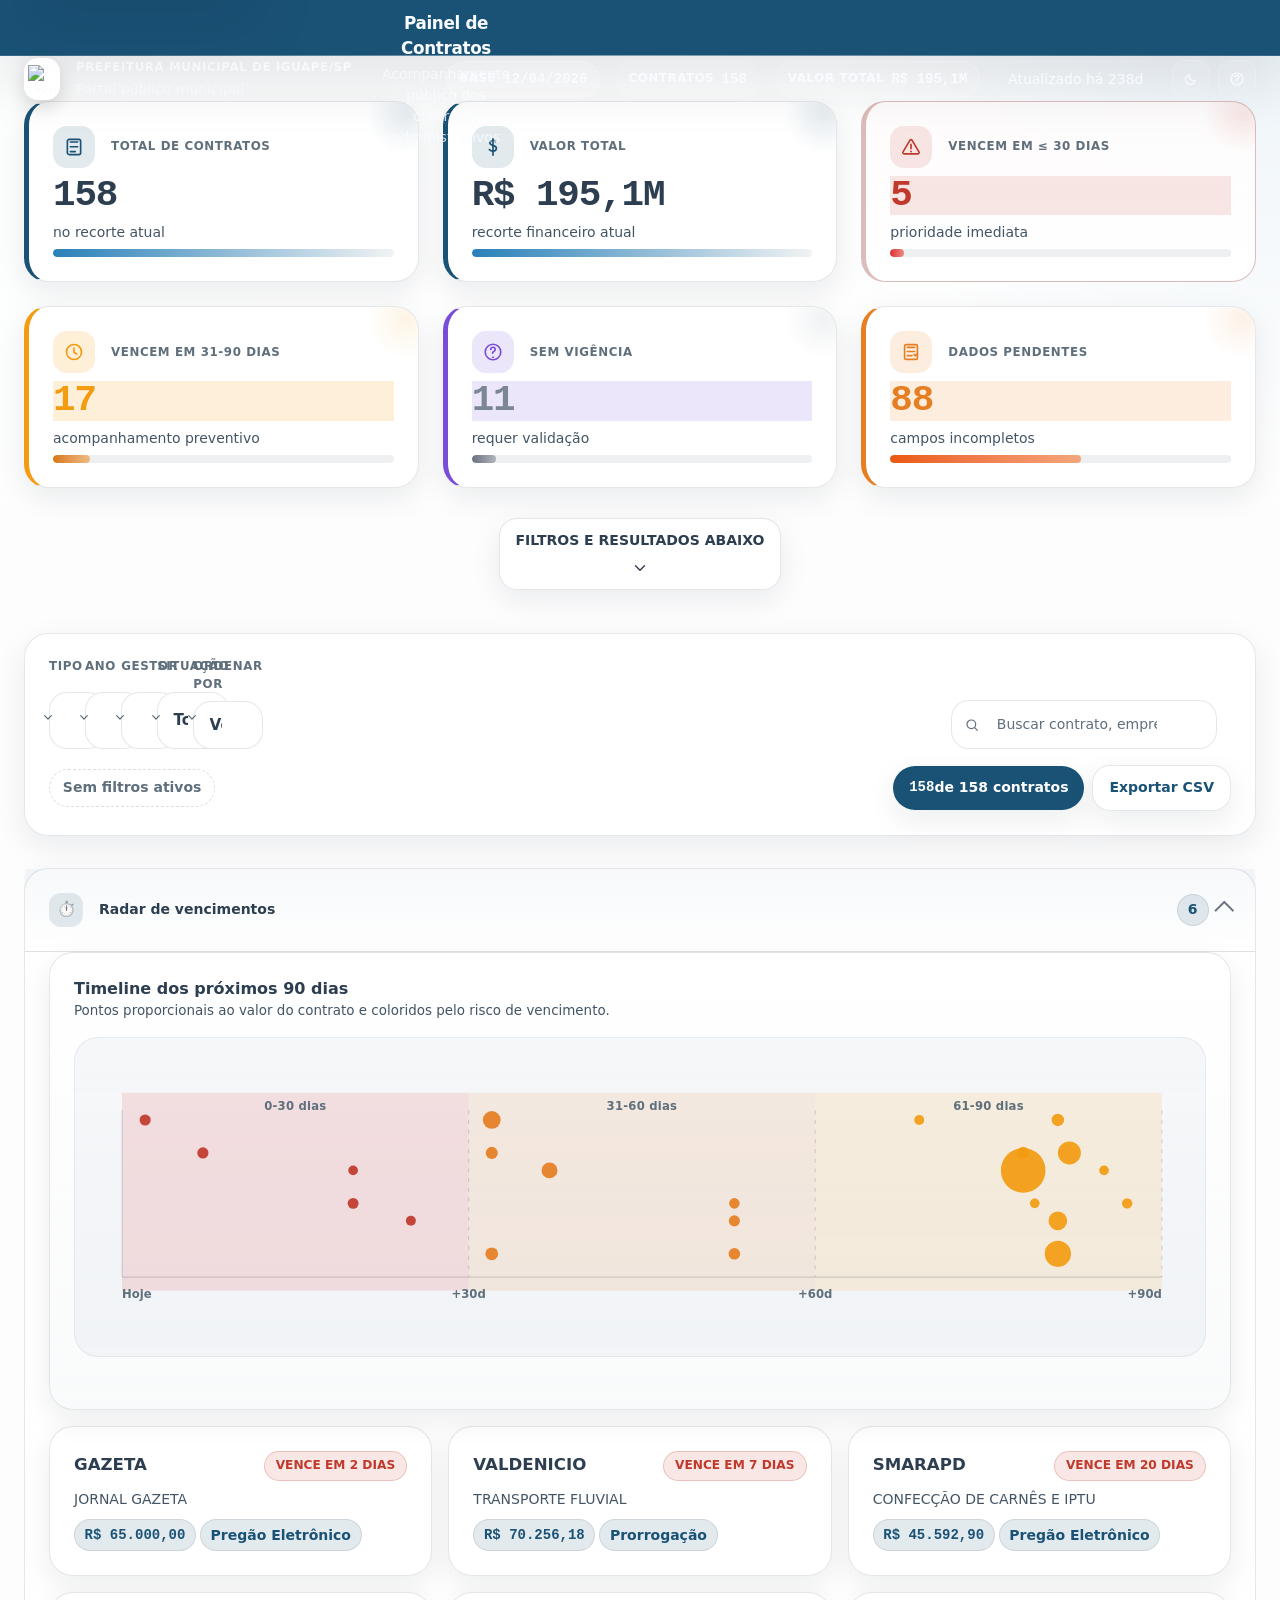
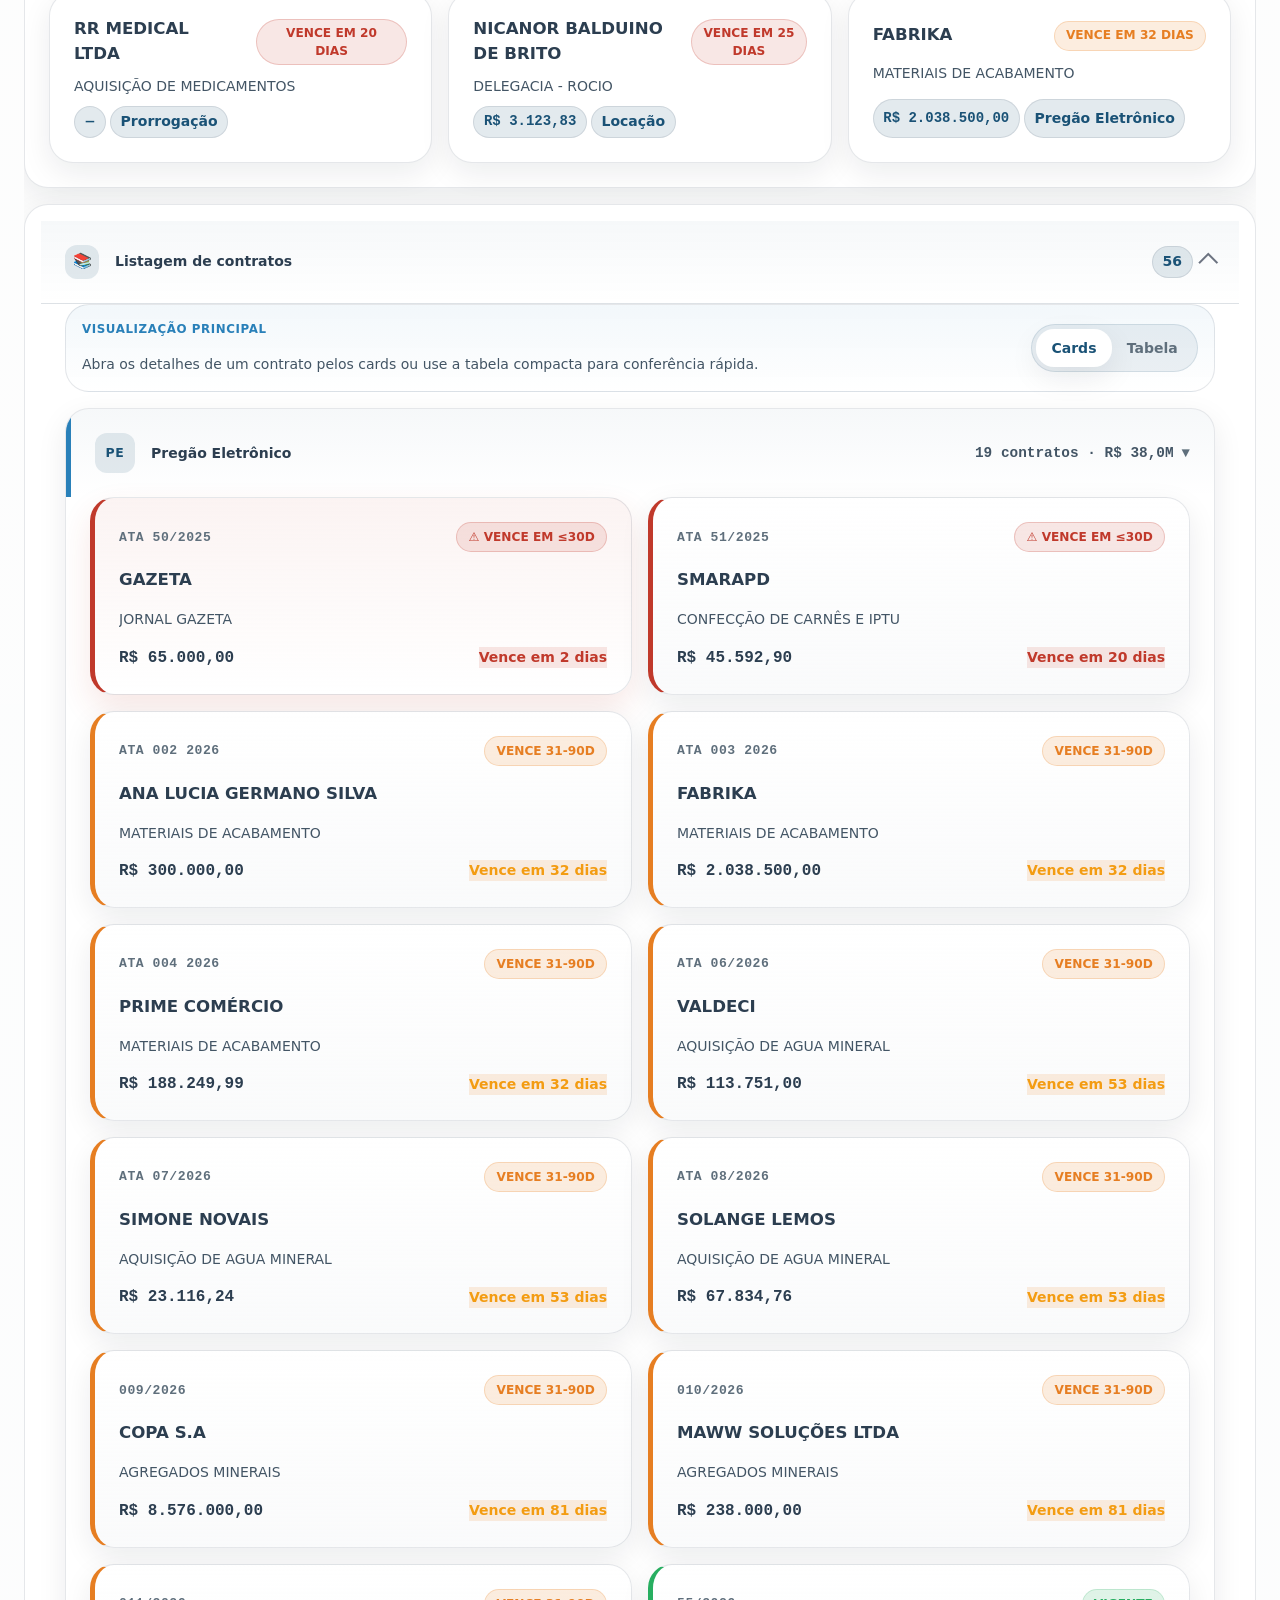
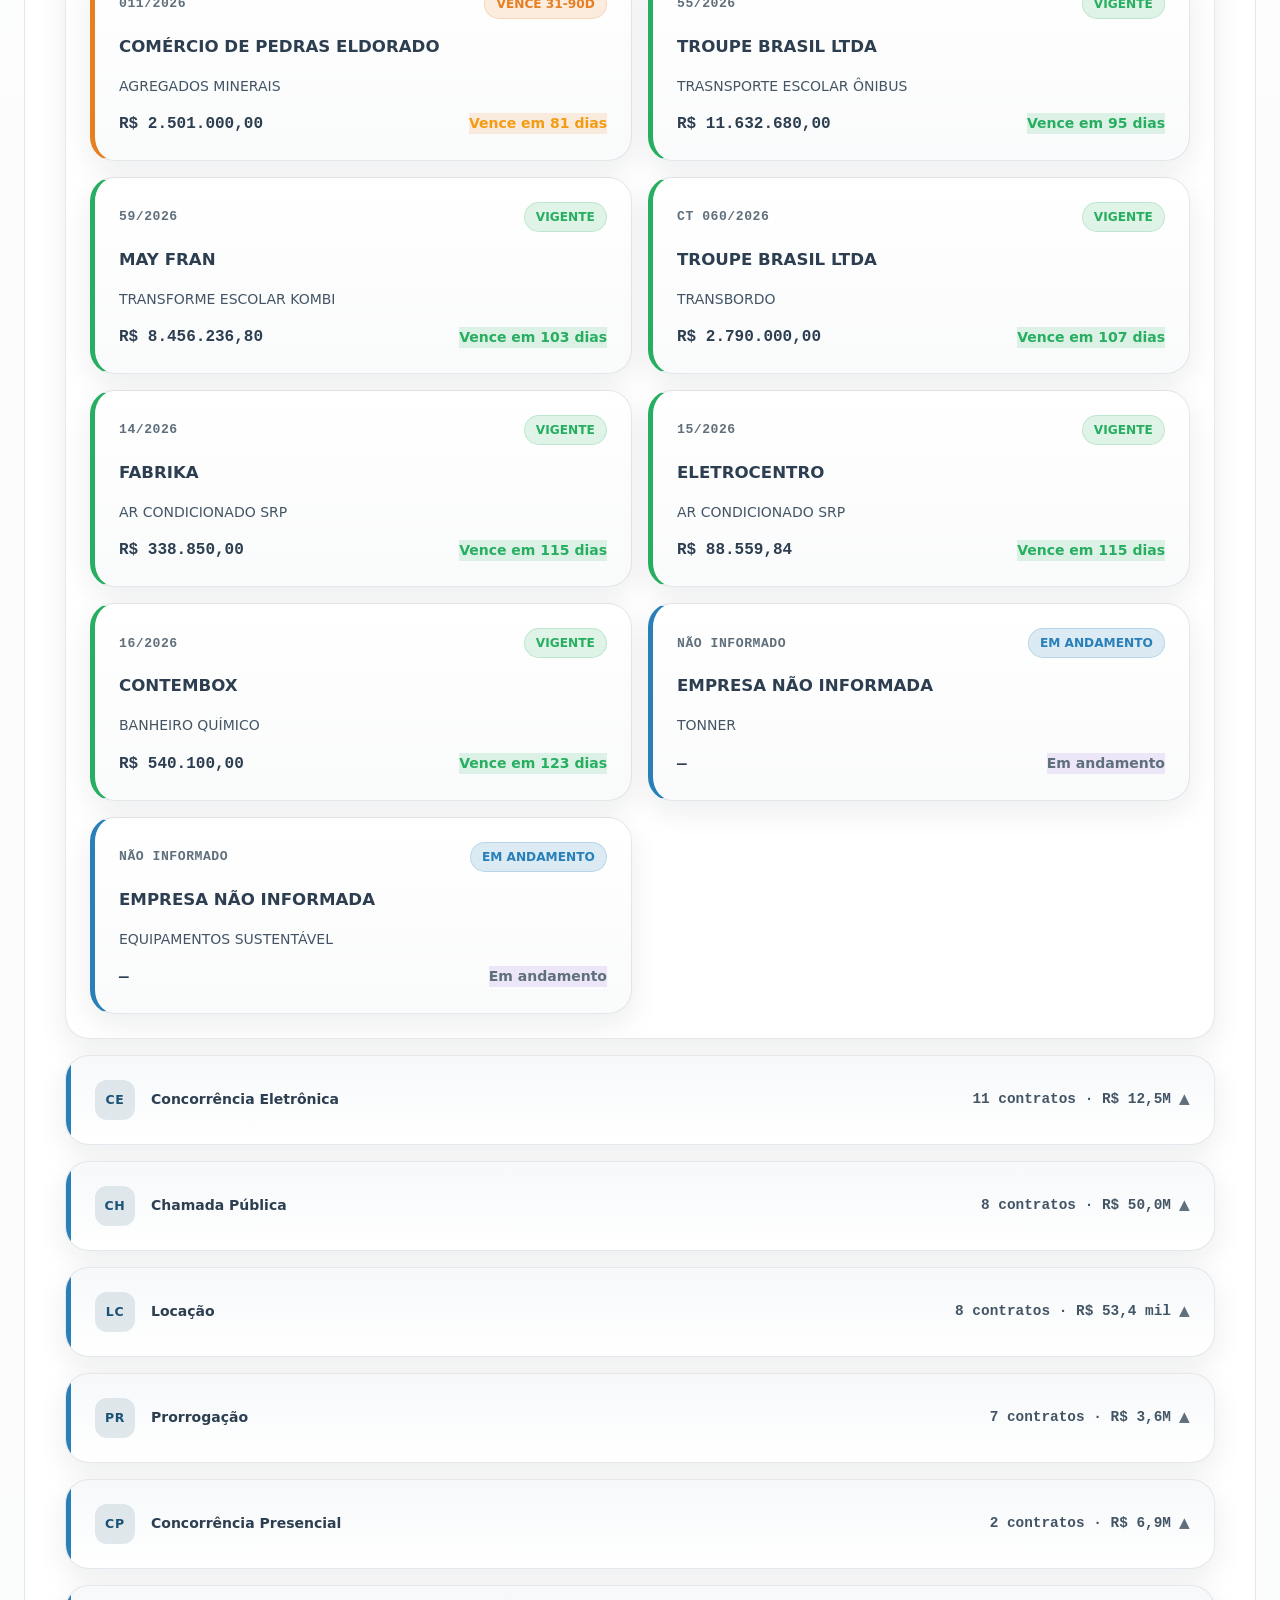
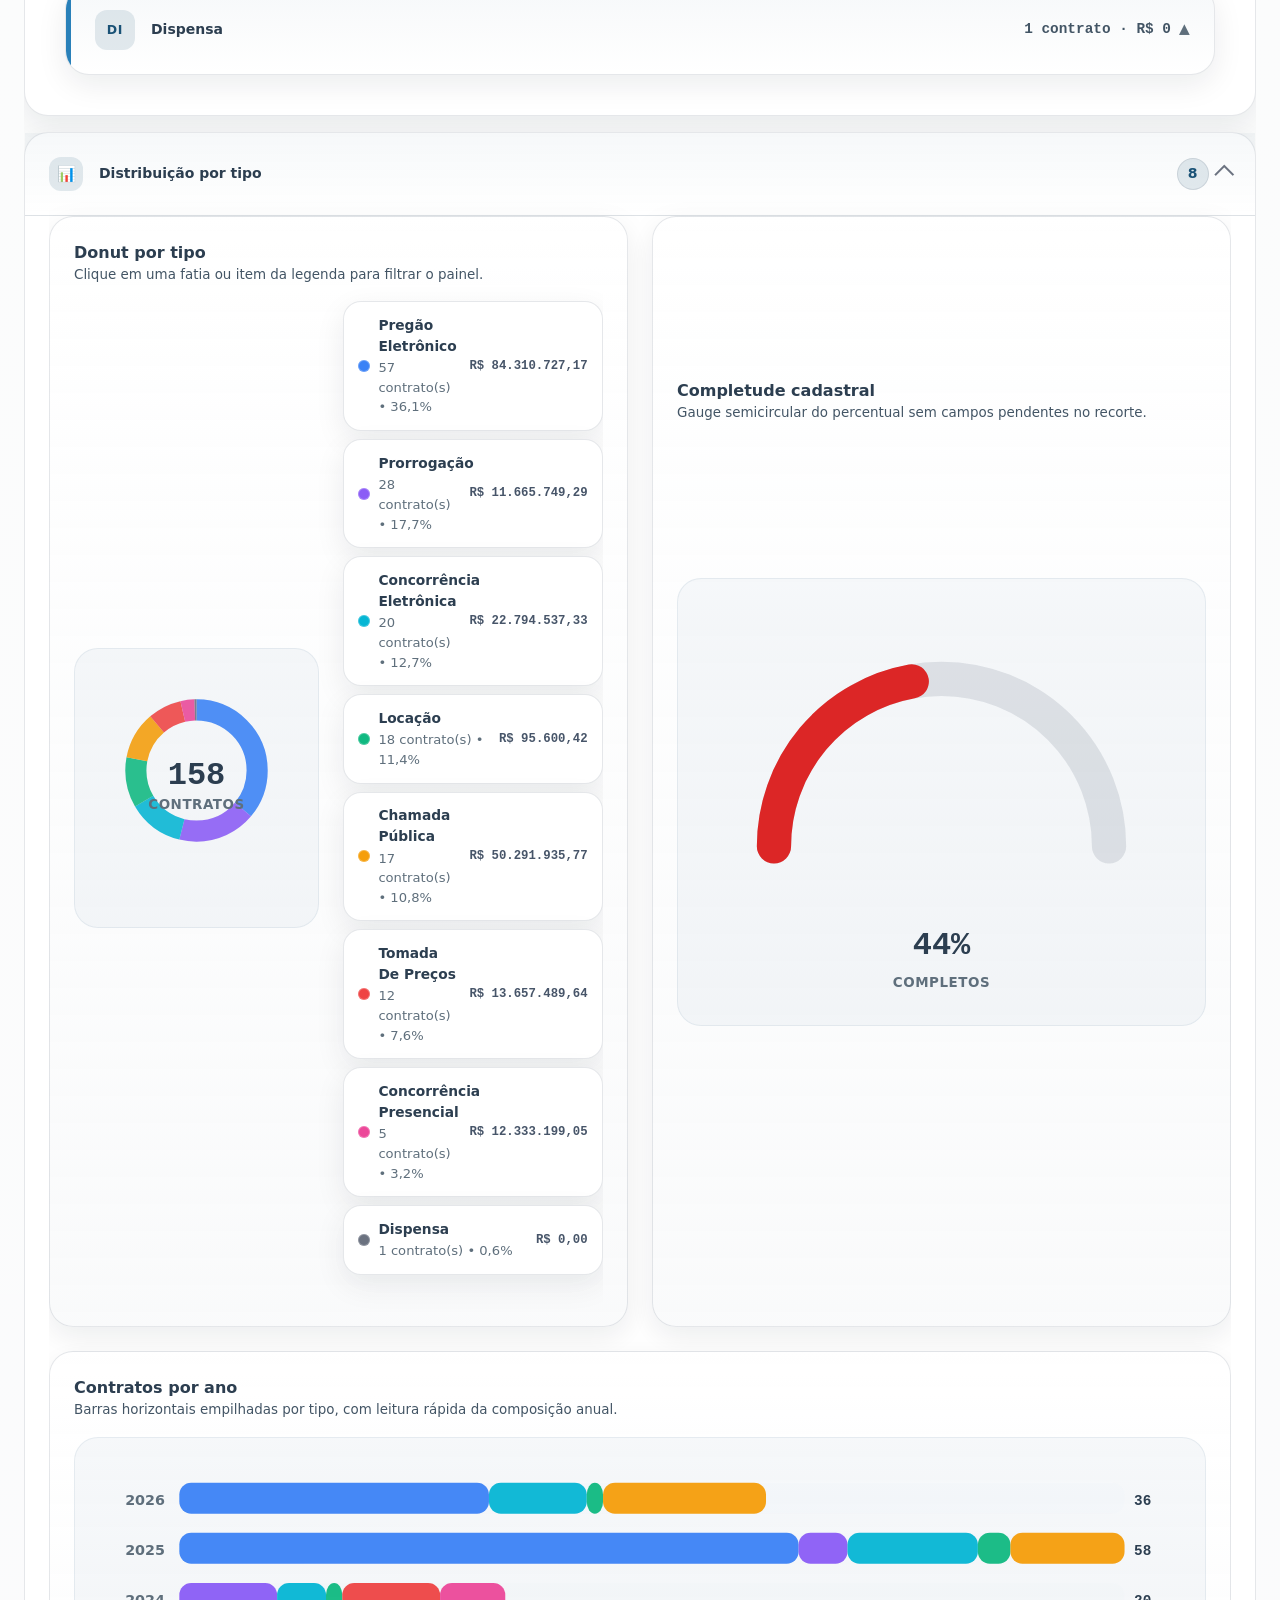
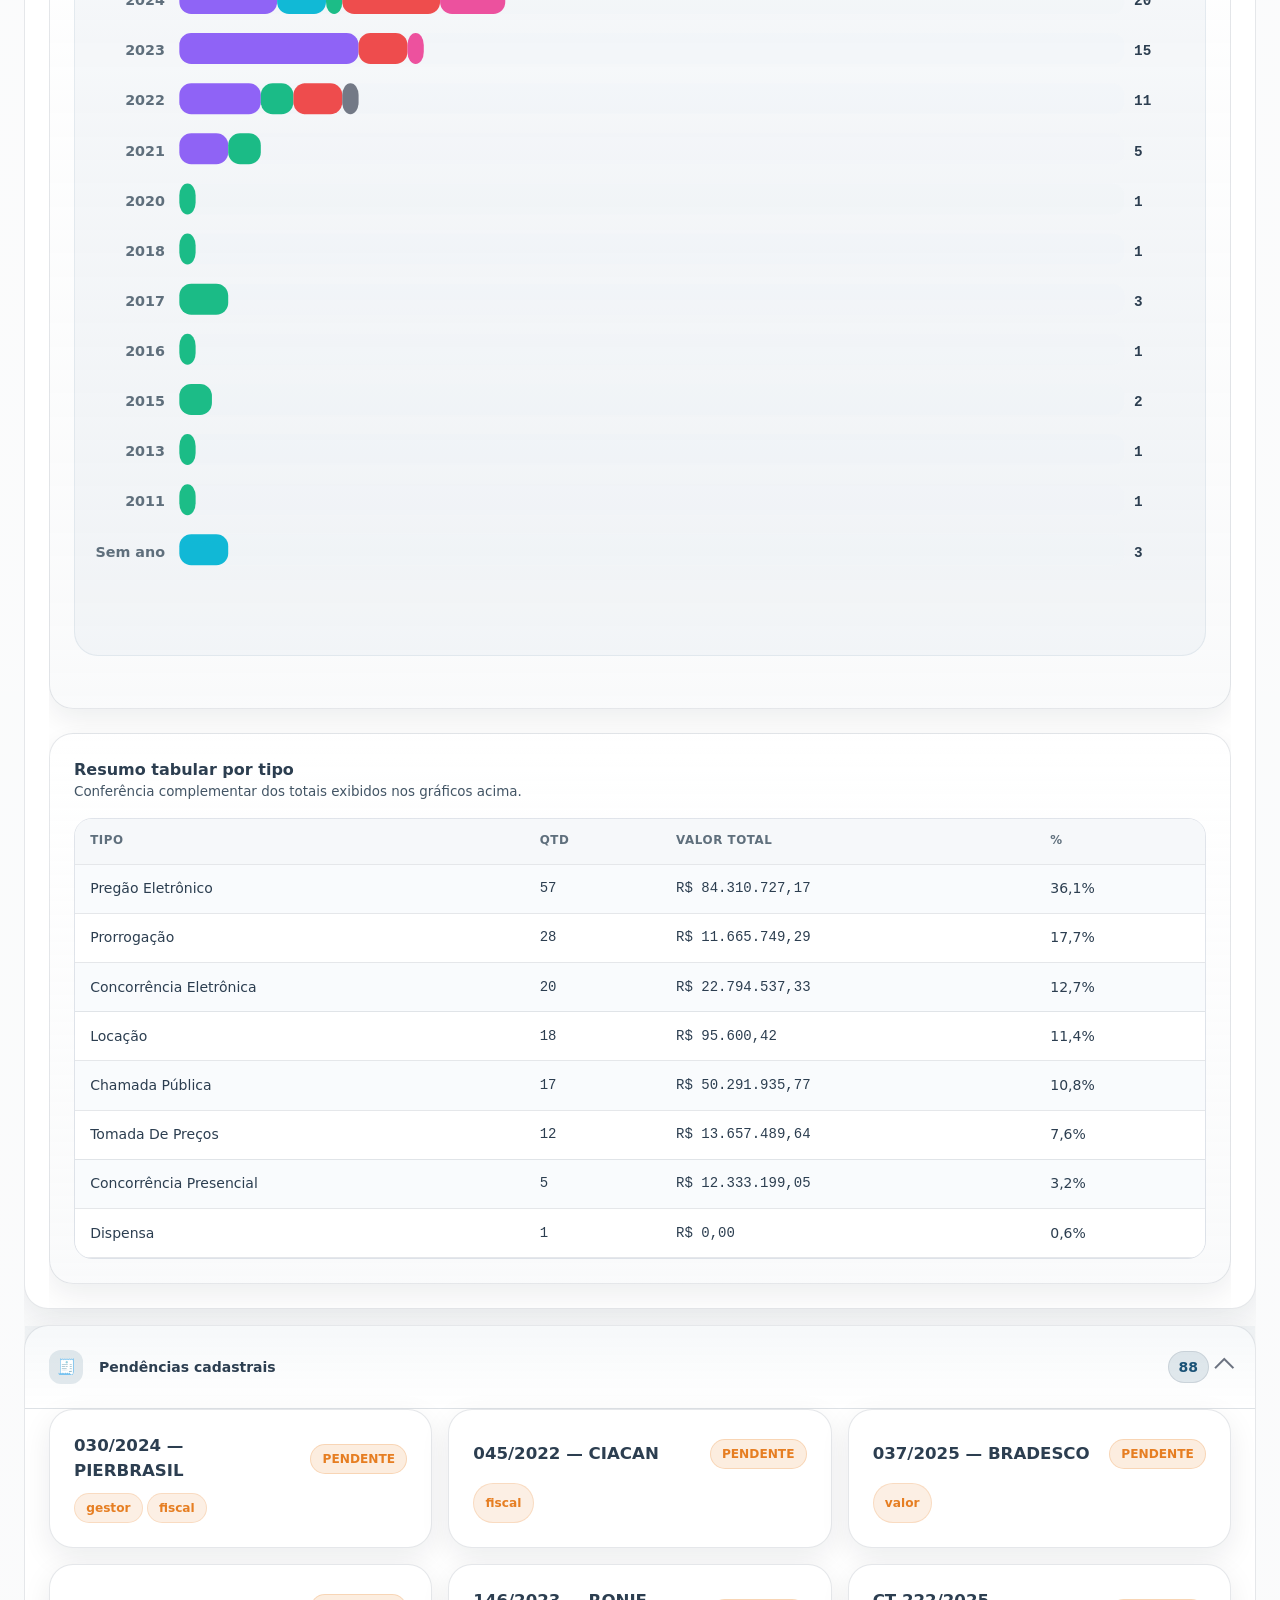
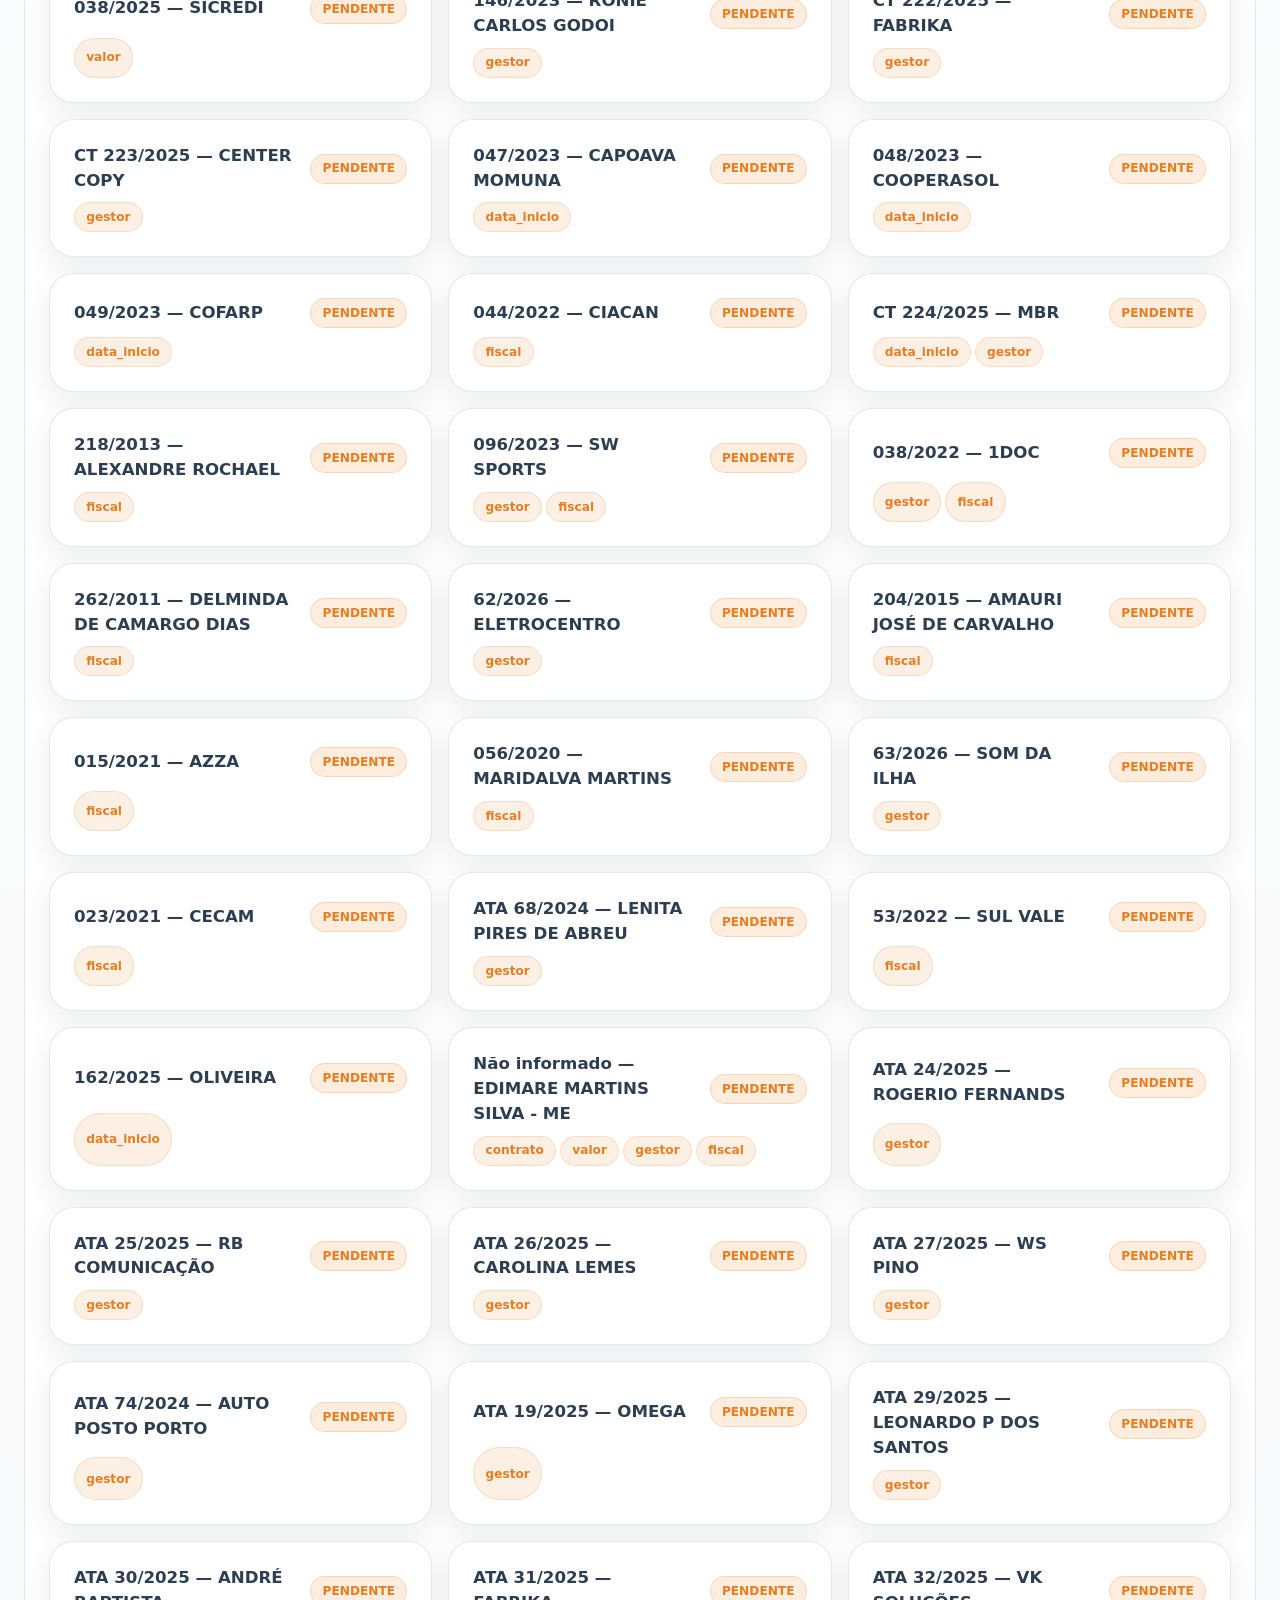
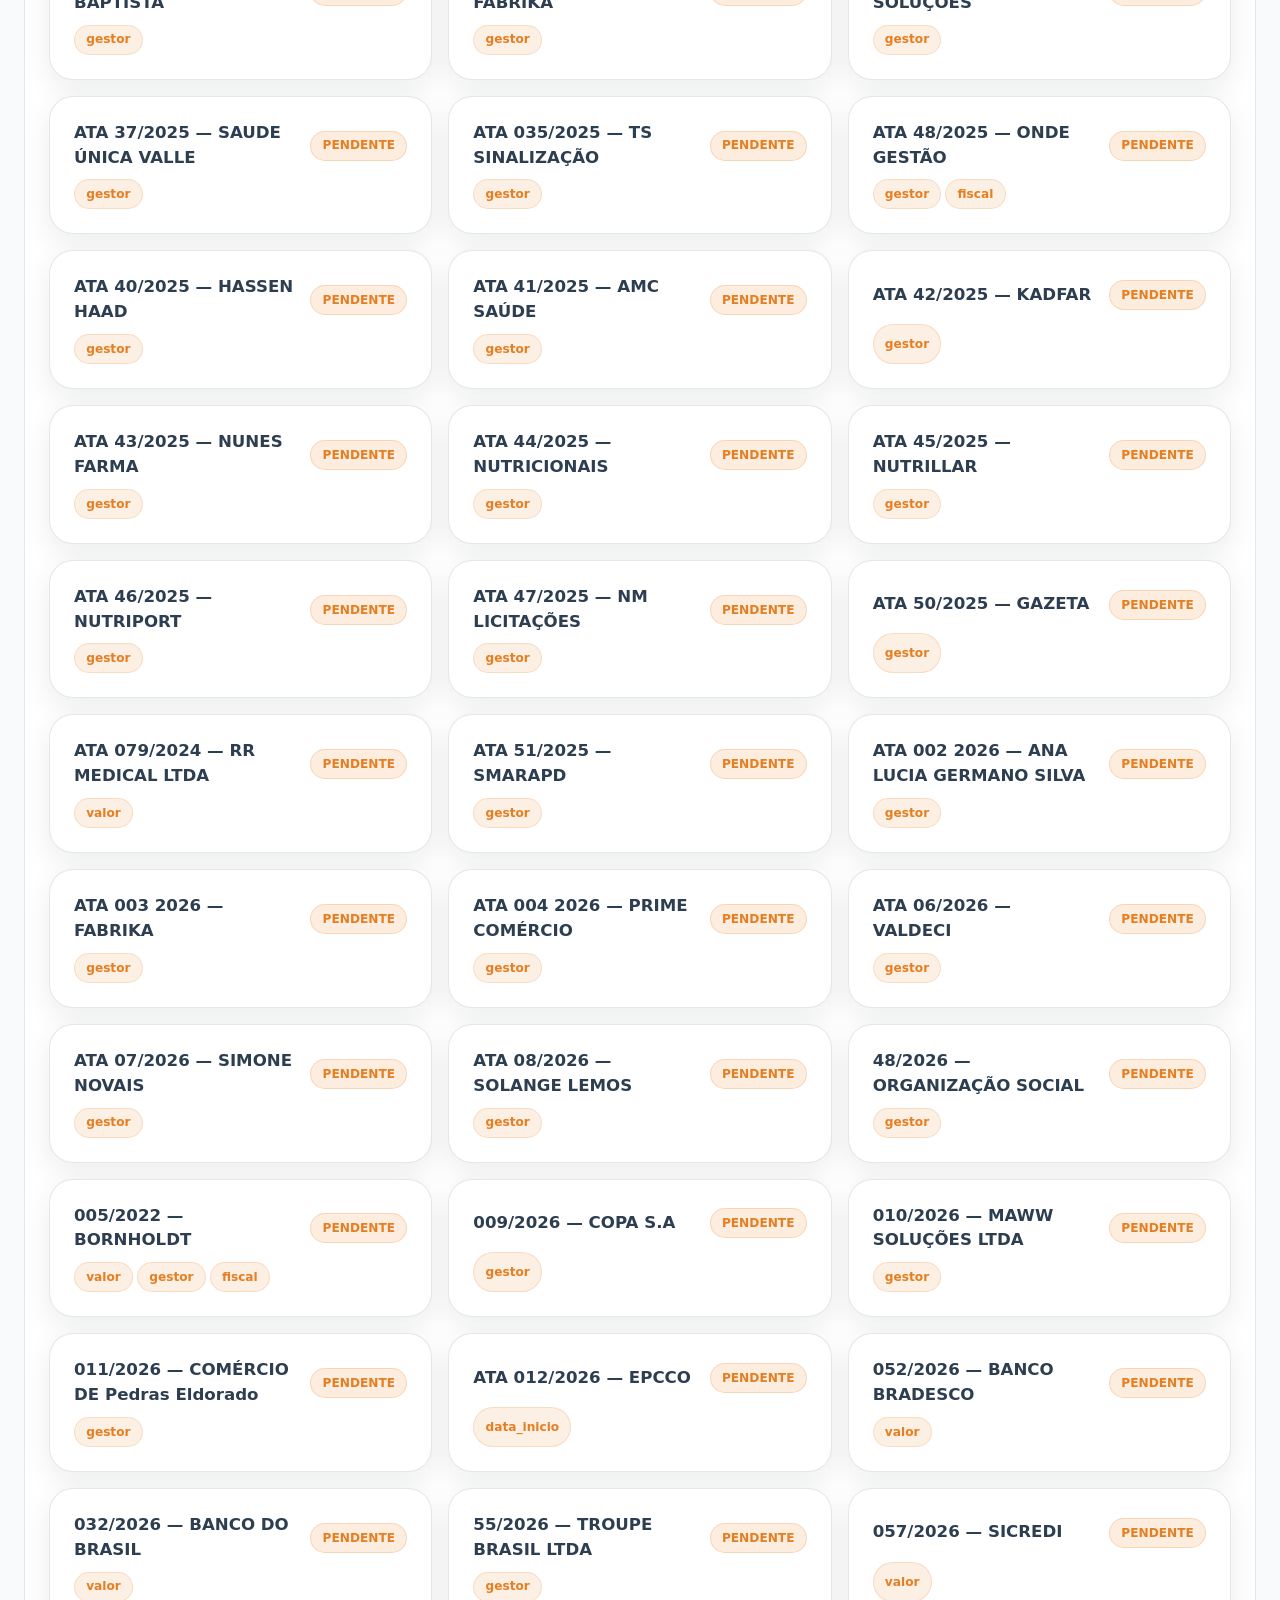
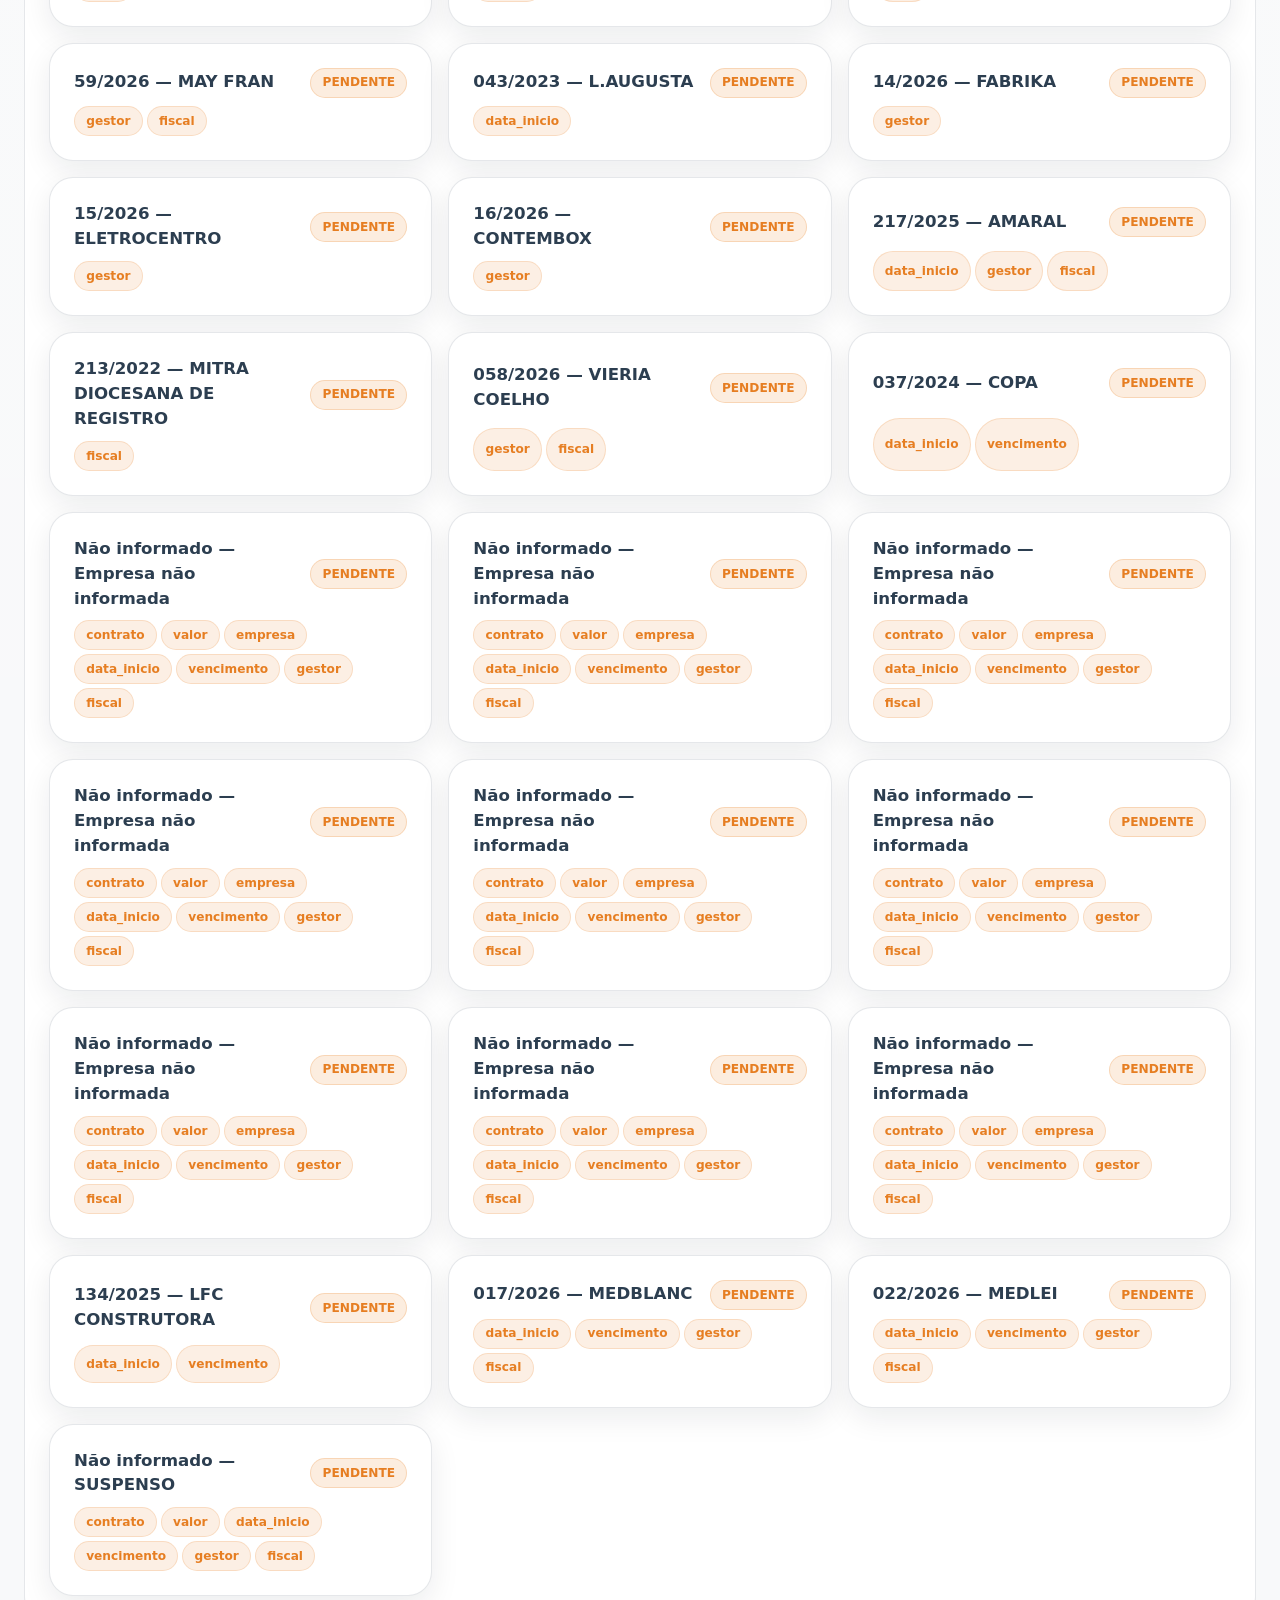
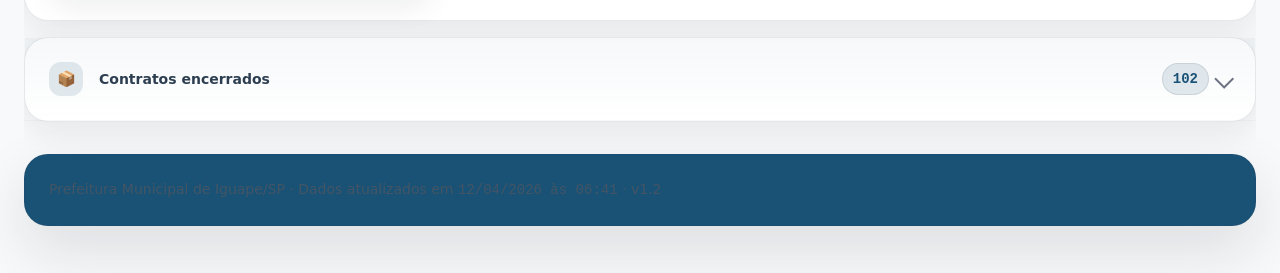
==== commit 6f7e9ea2: "Reforça acessibilidade do painel de contratos" ====
--- a/painel_contratos.html
+++ b/painel_contratos.html
@@ -51,9 +51,9 @@
         </span>
       </a>
 
-      <div class="app-header__titleblock" aria-hidden="true">
-        <span class="app-header__title">Painel de Contratos</span>
-        <span class="app-header__subtitle">Acompanhamento público dos contratos administrativos</span>
+      <div class="app-header__titleblock">
+        <h1 class="app-header__title" id="titulo-painel">Painel de Contratos</h1>
+        <p class="app-header__subtitle">Acompanhamento público dos contratos administrativos</p>
       </div>
 
       <div class="header-metadata" aria-label="Metadados principais da base publicada">
@@ -113,6 +113,11 @@
       <div class="load-banner is-hidden" id="mensagem-carga" role="status" aria-live="polite"></div>
       <div class="sr-only" id="alertas-urgentes" aria-live="assertive" aria-atomic="true"></div>
       <p class="sr-only" id="ajuda-busca">Busca em contrato, processo, empresa, objeto, gestor e fiscal. Pressione Escape para limpar o campo de busca.</p>
+      <aside class="sr-only" id="apoio-acessibilidade" aria-labelledby="titulo-apoio-acessibilidade">
+        <h2 id="titulo-apoio-acessibilidade">Apoio de acessibilidade do painel</h2>
+        <p id="ajuda-navegacao-painel">Use Tab para navegar pelos filtros, indicadores, gráficos e contratos. Pressione Enter ou barra de espaço para ativar cards, botões e elementos interativos.</p>
+        <p id="status-acessibilidade" role="status" aria-live="polite" aria-atomic="true"></p>
+      </aside>
 
       <section class="print-summary" id="resumo-impressao" aria-hidden="true">
         <h2>Resumo do recorte para impressão</h2>
@@ -138,7 +143,7 @@
       </section>
 
       <section class="kpi-section" aria-labelledby="titulo-resumo-executivo" aria-label="Resumo executivo do painel">
-        <h1 class="sr-only" id="titulo-resumo-executivo">Painel de contratos da Prefeitura de Iguape</h1>
+        <h2 class="sr-only" id="titulo-resumo-executivo">Resumo executivo do painel</h2>
         <div class="kpi-grid" id="grade-kpis" aria-label="Indicadores principais do painel">
           <button class="kpi-card kpi-card--primary" type="button" role="button" id="kpi-total-contratos" data-filter-key="situacao" data-filter-value="todos" style="--card-fill: 100%;" aria-label="Mostrar todos os contratos do recorte atual">
             <div class="kpi-card__eyebrow">
@@ -376,7 +381,7 @@
           </form>
 
           <div class="filters-meta">
-            <nav class="filter-chips" id="filtros-ativos" aria-label="Filtros ativos" aria-live="polite">
+            <nav class="filter-chips" id="filtros-ativos" aria-label="Filtros ativos" aria-live="polite" aria-atomic="true" aria-relevant="additions removals text">
               <span class="filter-chip filter-chip--placeholder is-hidden" id="chip-sem-filtros">Sem filtros ativos</span>
               <button class="text-button is-hidden" type="button" id="limpar-filtros">Limpar tudo</button>
             </nav>
@@ -429,12 +434,12 @@
               </span>
             </span>
             <span class="panel-section__summary-side">
-              <span class="pill" id="contador-listagem-principal">0</span>
+              <span class="pill" id="contador-listagem-principal" role="status" aria-live="polite" aria-atomic="true">0</span>
               <span class="chevron" aria-hidden="true"></span>
             </span>
           </summary>
           <div class="panel-section__body">
-            <div class="results-toolbar" aria-label="Ferramentas da listagem de contratos">
+            <div class="results-toolbar" role="toolbar" aria-label="Ferramentas da listagem de contratos">
               <div class="results-toolbar__copy">
                 <p class="results-toolbar__eyebrow">Visualização principal</p>
                 <p class="results-toolbar__description">Abra os detalhes de um contrato pelos cards ou use a tabela compacta para conferência rápida.</p>
@@ -459,7 +464,7 @@
               </span>
             </span>
             <span class="panel-section__summary-side">
-              <span class="pill" id="contador-distribuicao-tipos">0</span>
+              <span class="pill" id="contador-distribuicao-tipos" role="status" aria-live="polite" aria-atomic="true">0</span>
               <span class="chevron" aria-hidden="true"></span>
             </span>
           </summary>
@@ -530,7 +535,7 @@
               </span>
             </span>
             <span class="panel-section__summary-side">
-              <span class="pill" id="contador-pendencias">0</span>
+              <span class="pill" id="contador-pendencias" role="status" aria-live="polite" aria-atomic="true">0</span>
               <span class="chevron" aria-hidden="true"></span>
             </span>
           </summary>
@@ -548,7 +553,7 @@
               </span>
             </span>
             <span class="panel-section__summary-side">
-              <span class="pill mono" id="contador-encerrados">0</span>
+              <span class="pill mono" id="contador-encerrados" role="status" aria-live="polite" aria-atomic="true">0</span>
               <span class="chevron" aria-hidden="true"></span>
             </span>
           </summary>
@@ -568,7 +573,7 @@
 
   <div class="filters-overlays" id="filtros-overlays" aria-hidden="true">
     <div class="filters-sheet-backdrop" id="filtros-mobile-backdrop" hidden></div>
-    <div class="filters-sheet" id="filtros-mobile-sheet" aria-labelledby="titulo-filtros-mobile" aria-modal="true" role="dialog" aria-hidden="true">
+    <div class="filters-sheet" id="filtros-mobile-sheet" aria-labelledby="titulo-filtros-mobile" aria-describedby="ajuda-navegacao-painel" aria-modal="true" role="dialog" aria-hidden="true" tabindex="-1">
       <div class="filters-sheet__header">
         <div>
           <h2 id="titulo-filtros-mobile">Filtros do painel</h2>
@@ -593,7 +598,7 @@
     <span class="print-footer__page">Página </span>
   </div>
 
-  <dialog class="contract-modal" id="modal-contrato" aria-labelledby="modal-titulo" aria-modal="true" role="dialog">
+  <dialog class="contract-modal" id="modal-contrato" aria-labelledby="modal-titulo" aria-describedby="modal-subtitulo" aria-modal="true" role="dialog">
     <div class="modal-shell">
       <header class="modal-header">
         <div class="modal-header__row">
@@ -775,6 +780,7 @@
       <div class="type-group__body">
         <div class="table-wrap">
           <table class="table contracts-table">
+            <caption class="sr-only">Contratos do tipo selecionado no recorte atual</caption>
             <thead>
               <tr>
                 <th scope="col">Contrato</th>
@@ -803,12 +809,13 @@
     </tr>
   </template>
 
-  <dialog class="shortcut-dialog" id="atalhos-overlay" aria-labelledby="atalhos-titulo" aria-modal="true" role="dialog">
+  <dialog class="shortcut-dialog" id="atalhos-overlay" aria-labelledby="atalhos-titulo" aria-describedby="atalhos-descricao" aria-modal="true" role="dialog">
     <div class="shortcut-dialog__shell">
       <div class="shortcut-dialog__header">
         <div>
           <p class="section-eyebrow">Acesso rápido</p>
           <h2 id="atalhos-titulo">Atalhos do painel</h2>
+          <p class="sr-only" id="atalhos-descricao">Janela com atalhos de teclado e ações rápidas do painel.</p>
         </div>
         <button class="modal-close-button" type="button" id="atalhos-fechar" aria-label="Fechar lista de atalhos">✕</button>
       </div>
--- a/styles/variables.css
+++ b/styles/variables.css
@@ -12,7 +12,7 @@
   --color-bg: #f8f9fa;
   --color-surface: #ffffff;
   --color-text: #2c3e50;
-  --color-text-muted: #7f8c8d;
+  --color-text-muted: #5f6f7c;
 
   --color-primary-soft: rgba(26, 82, 118, 0.12);
   --color-accent-soft: rgba(230, 126, 34, 0.14);
@@ -94,7 +94,7 @@
   --bg-soft: #eef3f7;
   --bg-elevated: rgba(255, 255, 255, 0.9);
   --text: var(--color-text);
-  --text-muted: #526272;
+  --text-muted: #485867;
   --text-soft: var(--color-text-muted);
   --border: var(--color-border);
   --border-strong: var(--color-border-strong);
@@ -126,7 +126,7 @@
   --bg-filtros: rgba(255, 255, 255, 0.94);
   --bg-modal-overlay: rgba(10, 17, 28, 0.68);
   --texto-primario: var(--color-text);
-  --texto-secundario: #4d5d6d;
+  --texto-secundario: #435565;
   --texto-terciario: var(--color-text-muted);
   --texto-sobre-primaria: #f8fbff;
   --texto-link: var(--color-primary);
--- a/styles/components.css
+++ b/styles/components.css
@@ -5232,3 +5232,40 @@
   }
 }
 
+.chart-arc:focus-visible,
+.timeline-bubble:focus-visible,
+.chart-bar-segment:focus-visible {
+  opacity: 1;
+  filter: brightness(1.08) drop-shadow(0 0 0 3px rgba(var(--cor-primaria-rgb), 0.42));
+}
+
+.chart-legend__button:focus-visible,
+.panel-section__summary:focus-visible,
+.urgent-card:focus-visible,
+.pending-item:focus-visible,
+.filter-chip:focus-visible,
+.filters-mobile-toggle:focus-visible,
+.view-toggle__button:focus-visible,
+.modal-close-button:focus-visible {
+  outline: 2px solid var(--cor-primaria);
+  outline-offset: 3px;
+}
+
+@media (prefers-reduced-motion: reduce) {
+  .chart-arc,
+  .timeline-bubble,
+  .chart-bar-segment,
+  .chart-legend__button,
+  .contract-card,
+  .toolbar-button,
+  .text-button,
+  .panel-section__summary,
+  .filters-mobile-toggle,
+  .view-toggle__button,
+  .modal-close-button,
+  .scroll-progress__bar {
+    animation: none !important;
+    transition: none !important;
+  }
+}
+
--- a/styles/responsive.css
+++ b/styles/responsive.css
@@ -197,6 +197,11 @@
   font-size: clamp(1.05rem, 1.2vw, 1.35rem);
   font-weight: 800;
   letter-spacing: -0.02em;
+  margin: 0;
+}
+
+.app-header__subtitle {
+  margin: 0;
 }
 
 .header-metadata,
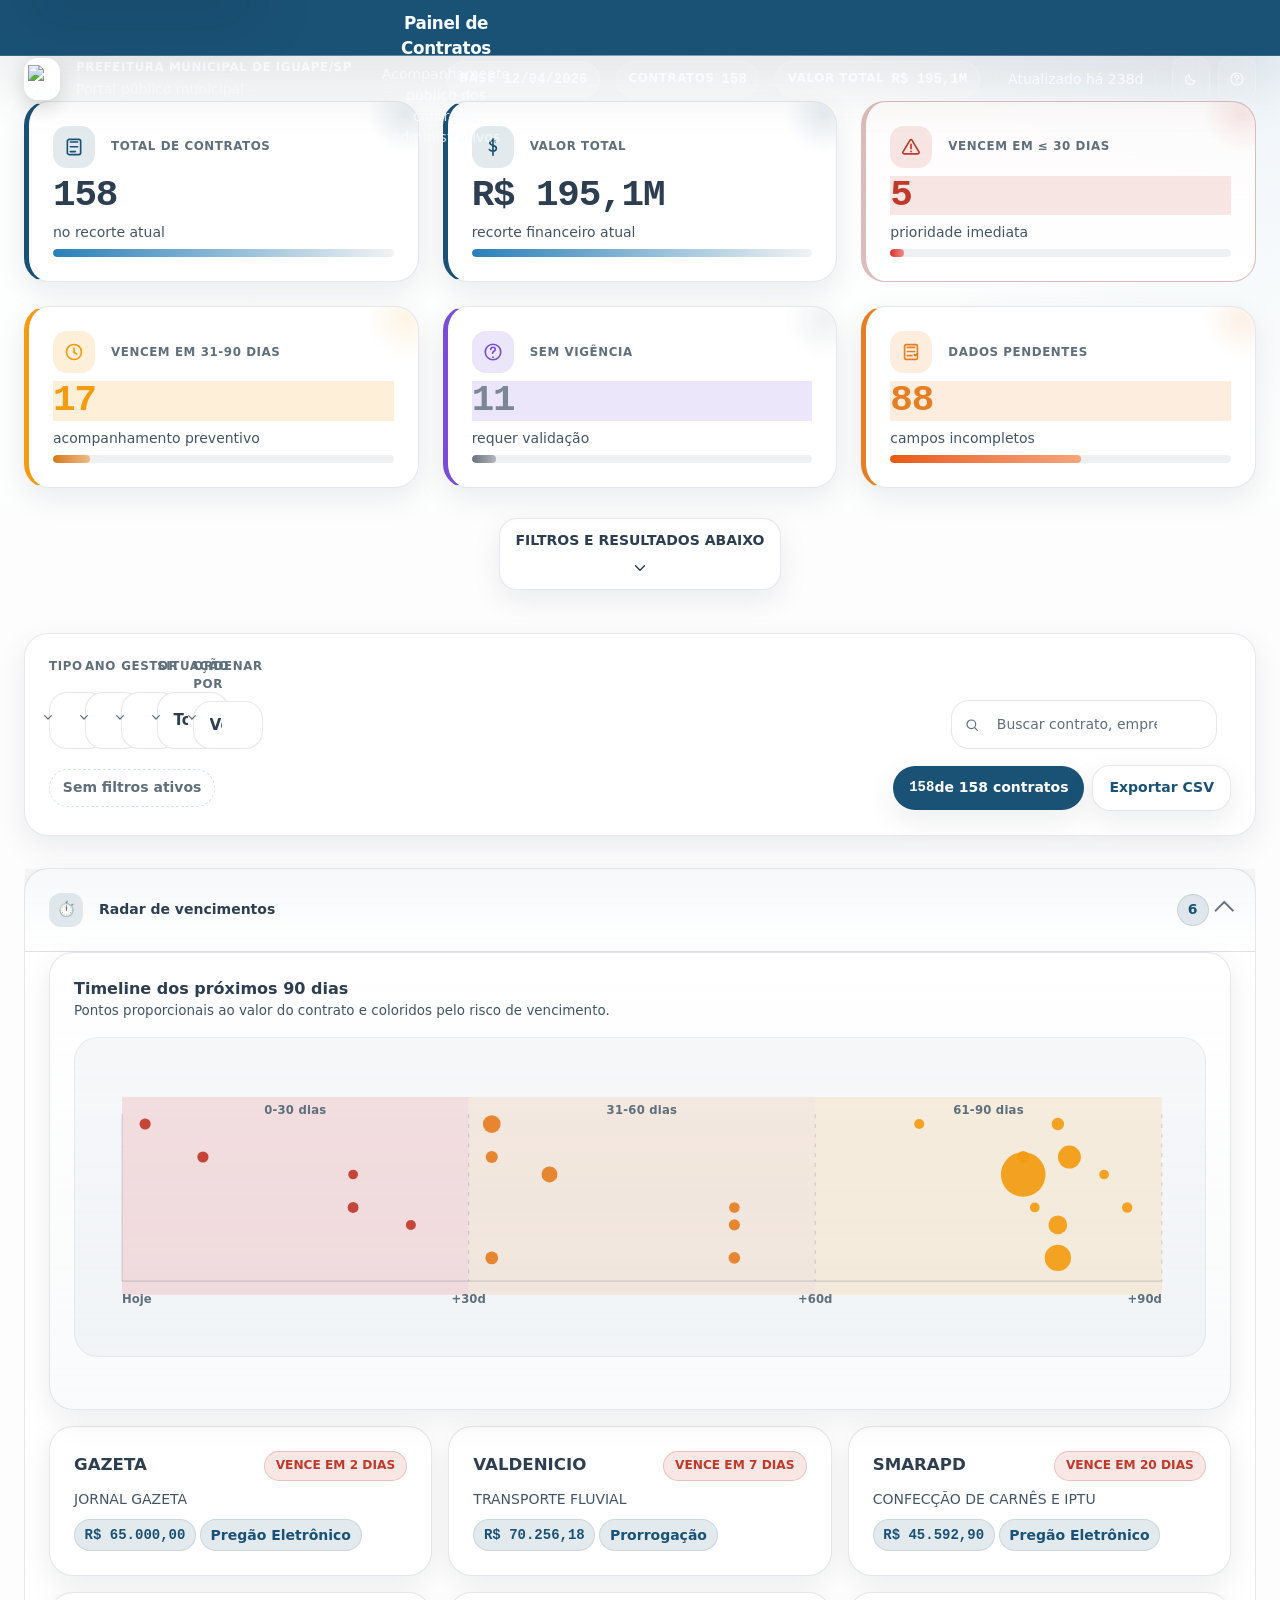
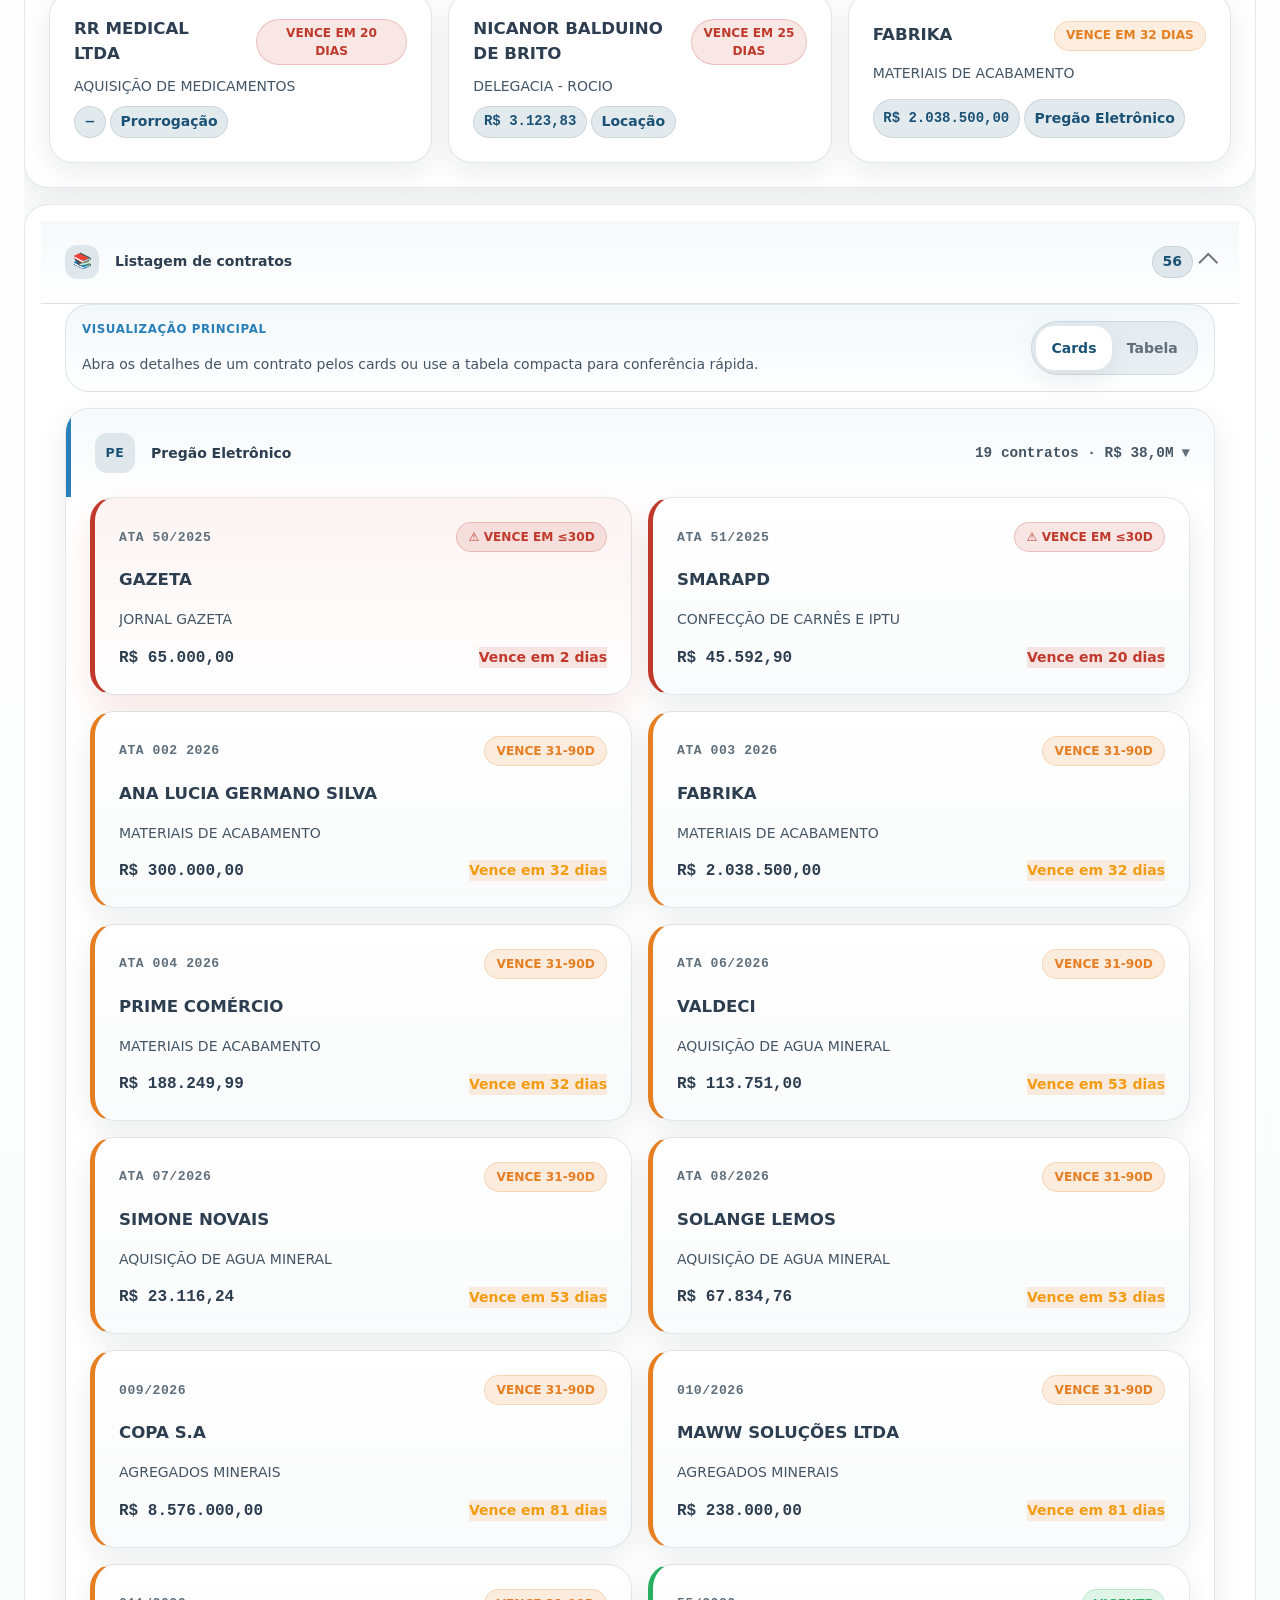
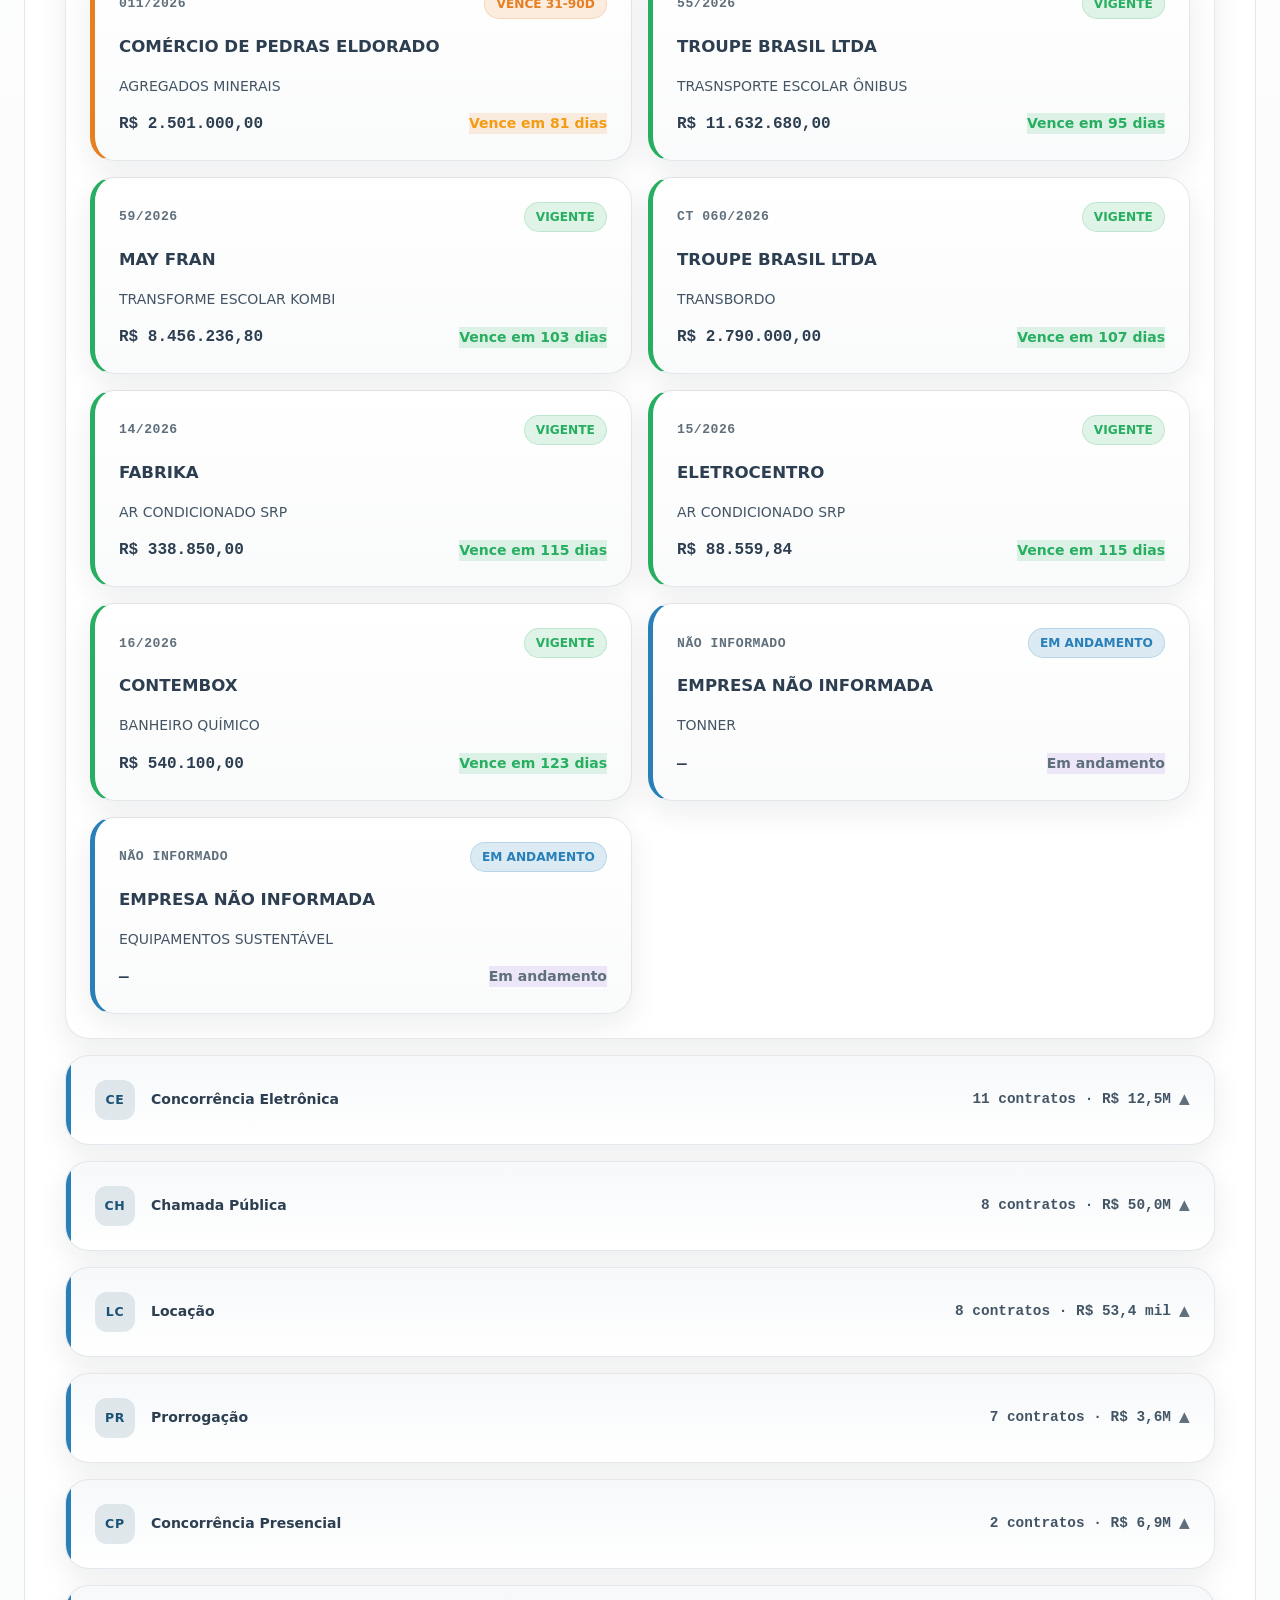
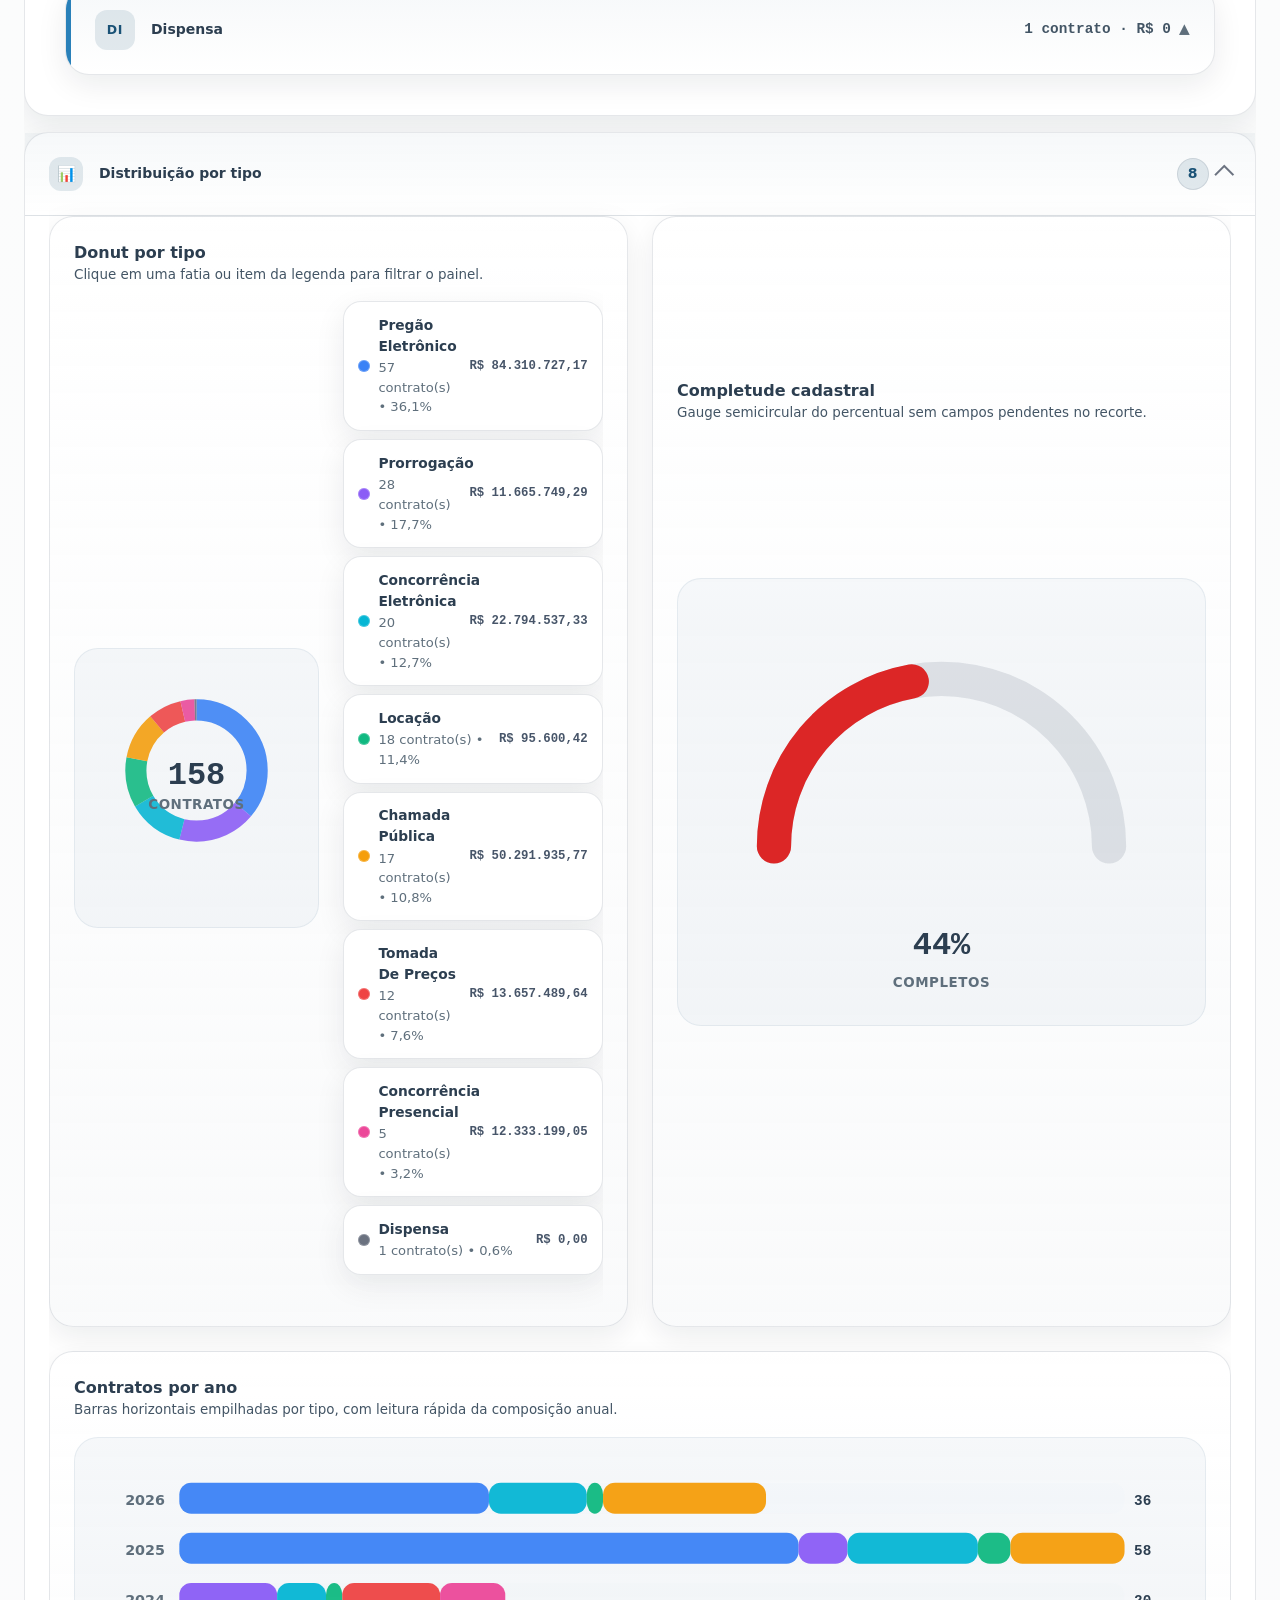
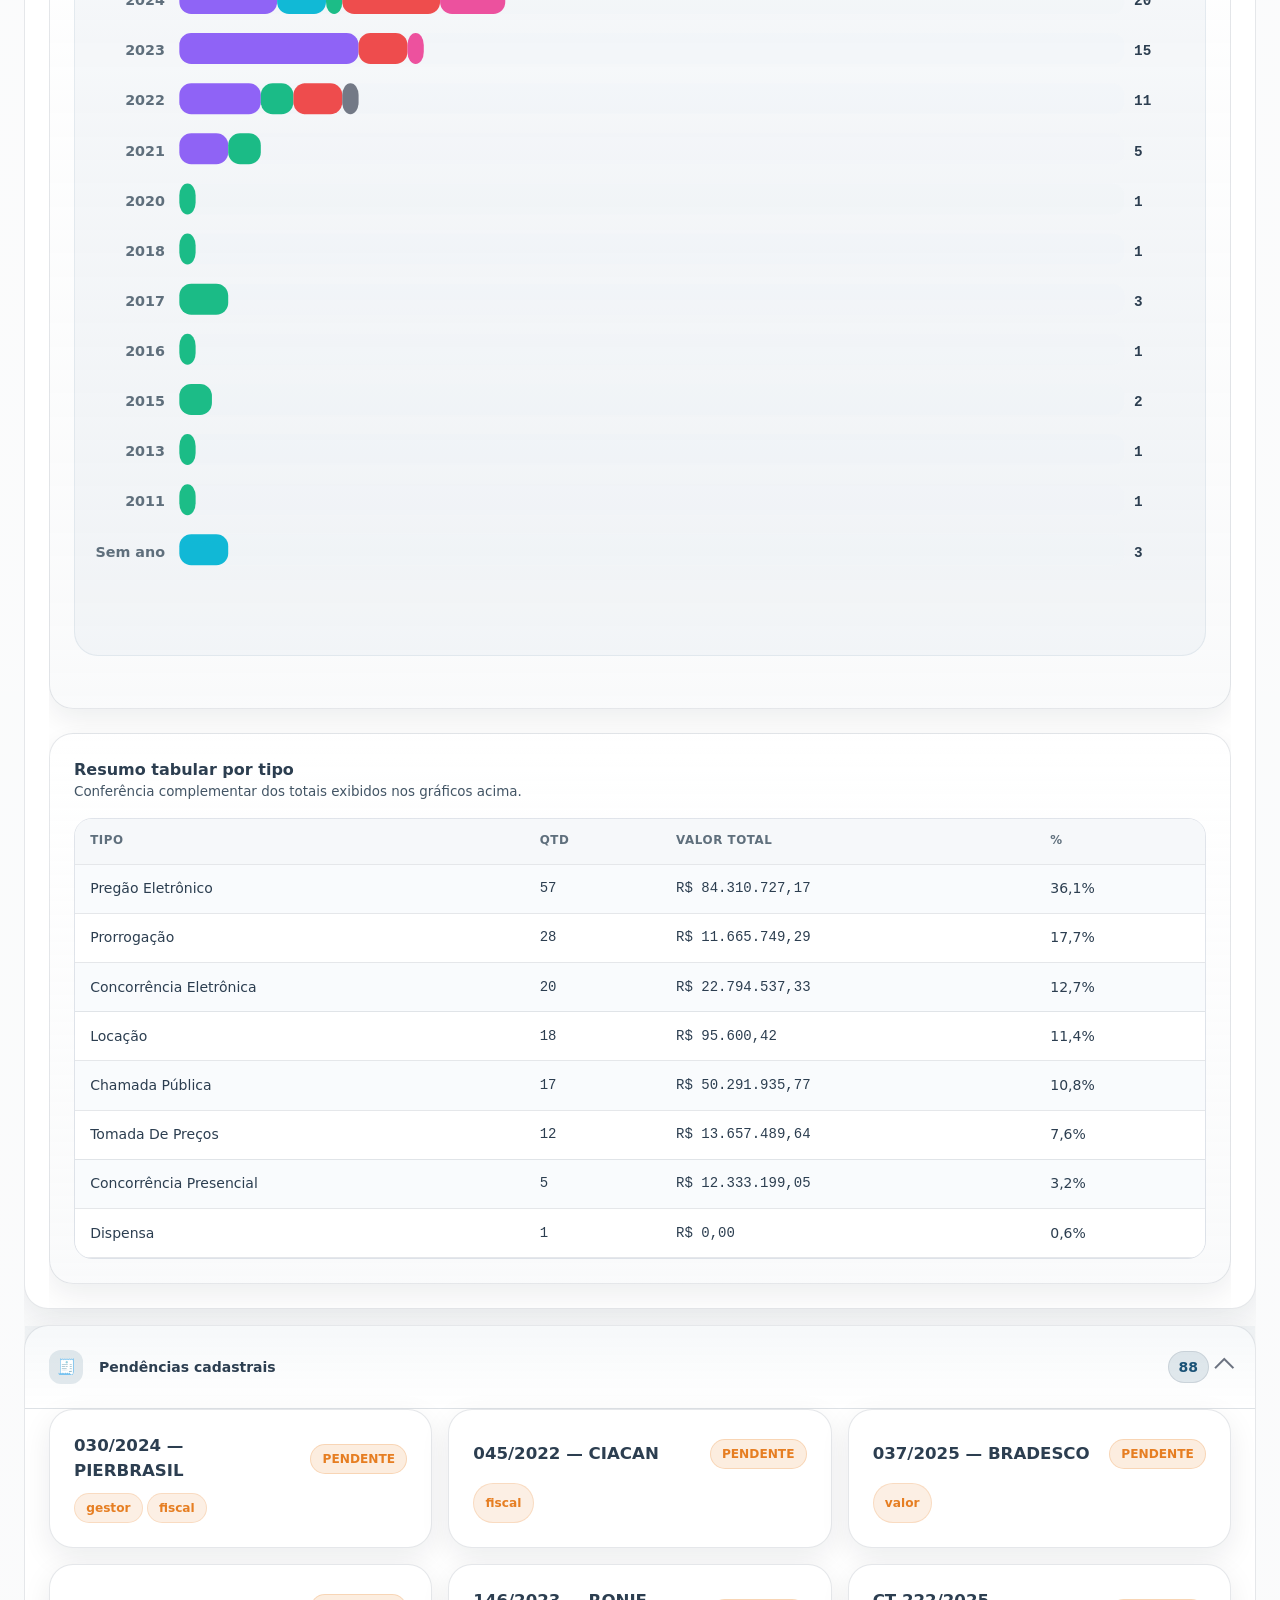
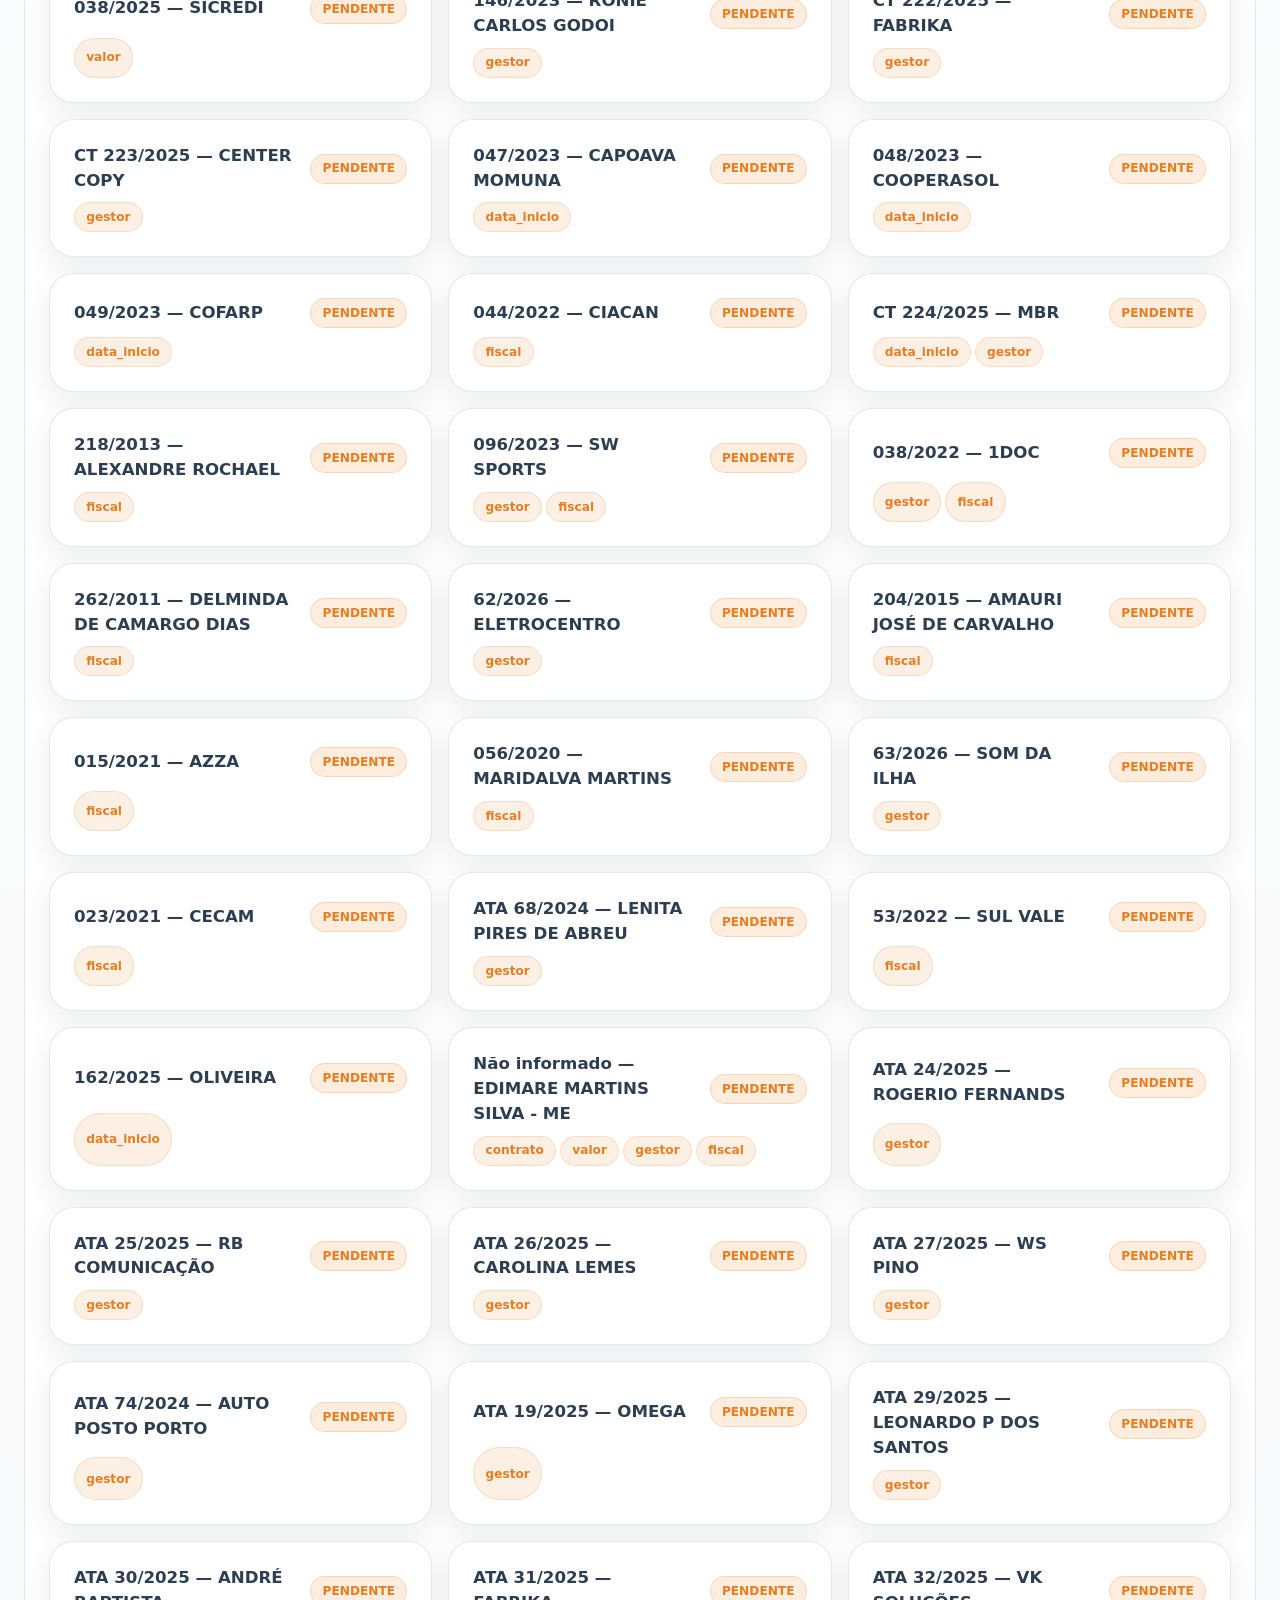
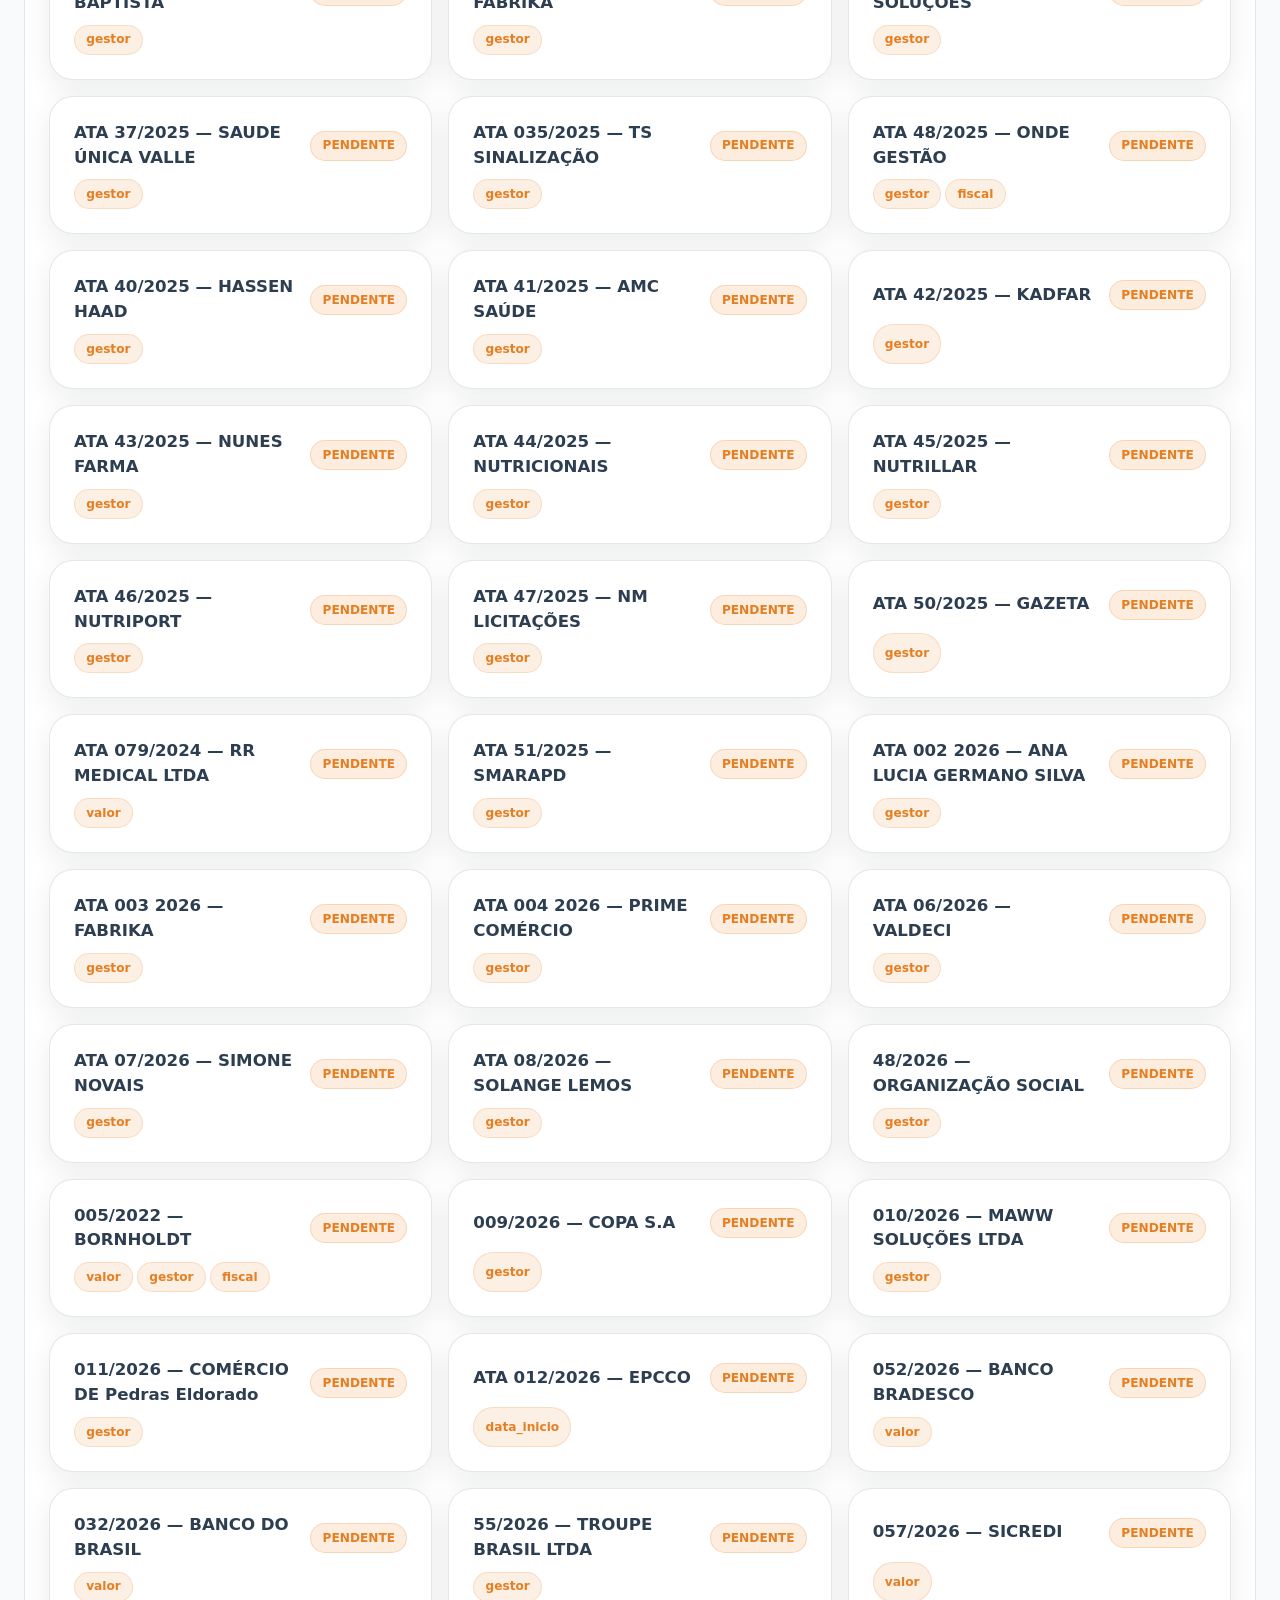
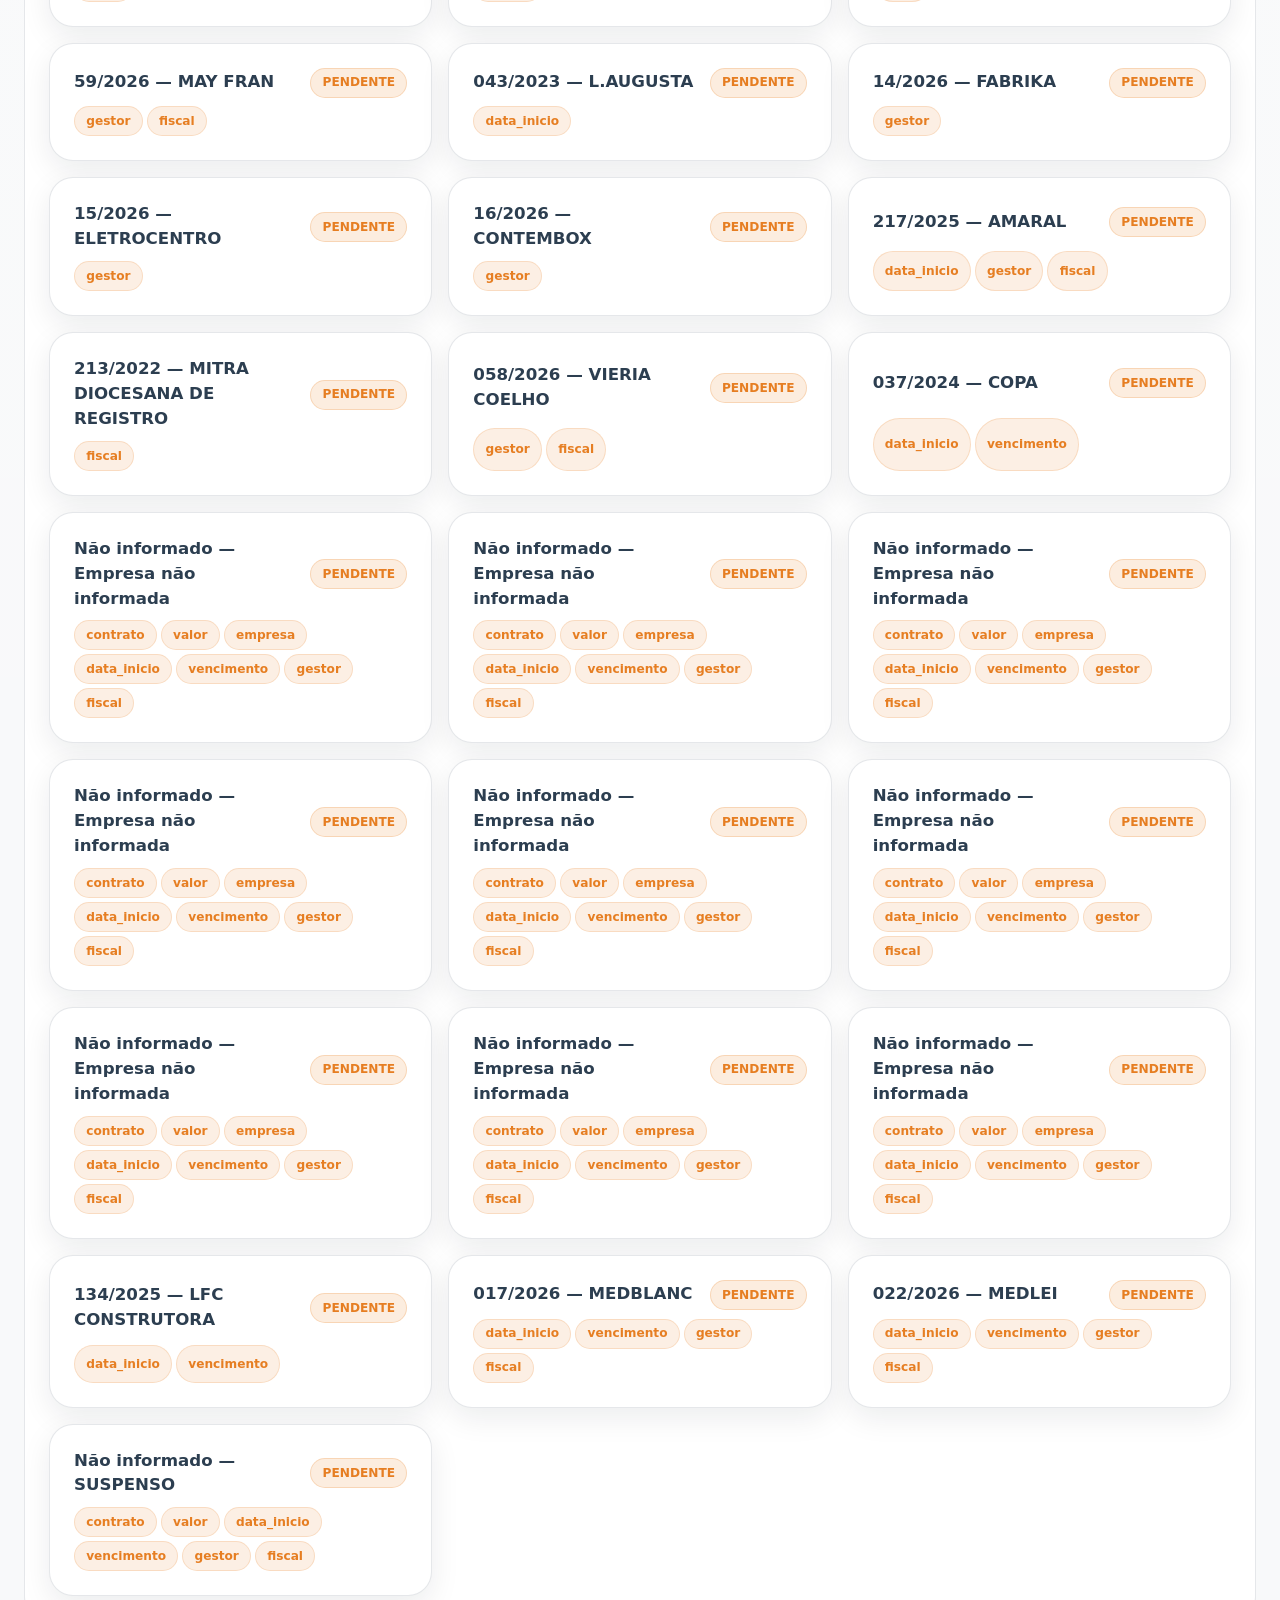
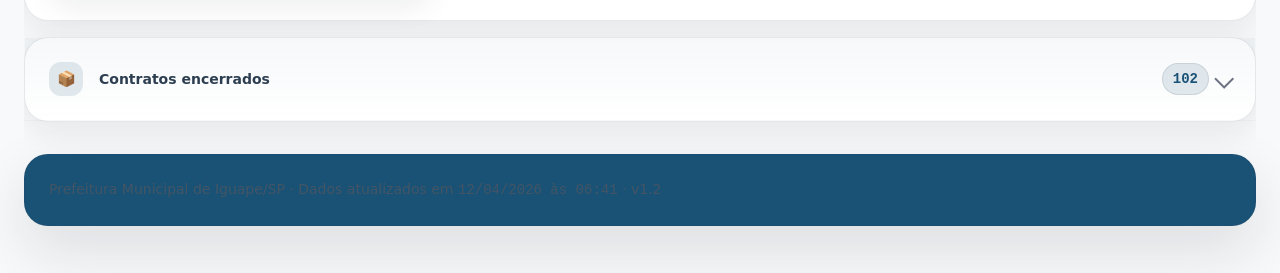
==== commit 03481553: "Ajusta responsividade do painel de contratos" ====
--- a/painel_contratos.html
+++ b/painel_contratos.html
@@ -582,7 +582,7 @@
       </div>
       <div class="filters-sheet__body" id="filtros-mobile-sheet-body"></div>
       <div class="filters-sheet__actions">
-        <button class="toolbar-button toolbar-button--primary" type="button" id="aplicar-filtros-mobile">Fechar filtros</button>
+        <button class="toolbar-button toolbar-button--primary" type="button" id="aplicar-filtros-mobile">Aplicar filtros</button>
       </div>
     </div>
   </div>
--- a/styles/variables.css
+++ b/styles/variables.css
@@ -49,7 +49,7 @@
   --transition-base: 240ms ease;
   --transition-slow: 360ms ease;
 
-  --page-width: 1280px;
+  --page-width: 1360px;
   --header-height: 64px;
   --sticky-offset: 88px;
   --mobile-viewport-height: 100dvh;
--- a/styles/layout.css
+++ b/styles/layout.css
@@ -7,8 +7,8 @@
 }
 
 .page-shell {
-  width: min(calc(100% - 48px - env(safe-area-inset-left) - env(safe-area-inset-right)), 1320px);
-  max-width: 1320px;
+  width: min(calc(100% - 48px - env(safe-area-inset-left) - env(safe-area-inset-right)), var(--page-width));
+  max-width: var(--page-width);
 }
 
 body {
@@ -115,8 +115,8 @@
   align-items: center;
   justify-content: center;
   gap: var(--space-2);
-  min-width: 32px;
-  min-height: 32px;
+  min-width: 44px;
+  min-height: 44px;
   padding: 0;
   color: var(--texto-sobre-primaria);
   background: rgba(255, 255, 255, 0.08);
@@ -490,13 +490,13 @@
 
 @media (max-width: 1023.98px) {
   .page-shell {
-    width: min(calc(100% - 32px - env(safe-area-inset-left) - env(safe-area-inset-right)), 1320px);
+    width: min(calc(100% - 32px - env(safe-area-inset-left) - env(safe-area-inset-right)), var(--page-width));
   }
 }
 
 @media (max-width: 767.98px) {
   .page-shell {
-    width: min(calc(100% - 24px - env(safe-area-inset-left) - env(safe-area-inset-right)), 1320px);
+    width: min(calc(100% - 24px - env(safe-area-inset-left) - env(safe-area-inset-right)), var(--page-width));
   }
 
   .app-toast {
@@ -564,7 +564,7 @@
   }
 
   .page-shell {
-    width: min(calc(100% - 24px - env(safe-area-inset-left) - env(safe-area-inset-right)), 1320px);
+    width: min(calc(100% - 24px - env(safe-area-inset-left) - env(safe-area-inset-right)), var(--page-width));
   }
 
   .kpi-card__value {
--- a/styles/responsive.css
+++ b/styles/responsive.css
@@ -1508,6 +1508,280 @@
   }
 }
 
+@media (min-width: 1024px) {
+  .kpi-grid {
+    grid-template-columns: repeat(3, minmax(0, 1fr));
+  }
+
+  .filters-grid {
+    grid-template-columns: repeat(5, minmax(0, 1fr));
+  }
+
+  .analytics-grid {
+    grid-template-columns: repeat(2, minmax(0, 1fr));
+  }
+
+  .chart-card--full {
+    grid-column: 1 / -1;
+  }
+}
+
+@media (min-width: 768px) and (max-width: 1023.98px) {
+  .kpi-grid {
+    grid-template-columns: repeat(3, minmax(0, 1fr));
+  }
+
+  .filters-mobile-toggle {
+    display: none;
+  }
+
+  .filters-desktop-slot {
+    display: grid;
+  }
+
+  .filters-grid {
+    display: grid;
+    grid-template-columns: repeat(3, minmax(0, 1fr));
+  }
+
+  .analytics-grid {
+    grid-template-columns: repeat(2, minmax(0, 1fr));
+  }
+
+  .chart-card--full {
+    grid-column: 1 / -1;
+  }
+
+  .chart-donut-layout {
+    grid-template-columns: minmax(0, 1fr);
+  }
+}
+
+@media (min-width: 480px) and (max-width: 767.98px) {
+  .kpi-grid {
+    grid-template-columns: repeat(2, minmax(0, 1fr));
+  }
+}
+
+@media (max-width: 767.98px) {
+  .filters-sheet {
+    max-height: min(94vh, var(--mobile-viewport-height));
+  }
+
+  .filters-sheet__body {
+    overflow-y: auto;
+  }
+
+  .filters-sheet__body .filters-grid {
+    display: grid;
+    grid-template-columns: 1fr;
+    gap: var(--space-md);
+  }
+
+  .filters-sheet__actions {
+    position: sticky;
+    bottom: 0;
+    background: var(--surface);
+    box-shadow: 0 -1px 0 var(--border);
+  }
+
+  .contract-modal {
+    inset: 0;
+    width: 100dvw;
+    max-width: none;
+    height: 100dvh;
+    max-height: none;
+    margin: 0;
+    border-radius: 0;
+  }
+
+  .contract-modal .modal-shell {
+    height: 100dvh;
+    max-height: none;
+    border-radius: 0;
+  }
+
+  .modal-grid {
+    overflow-y: auto;
+    overscroll-behavior: contain;
+    -webkit-overflow-scrolling: touch;
+  }
+
+  .chart-donut-layout {
+    grid-template-columns: 1fr;
+    gap: var(--space-md);
+  }
+
+  .chart-frame--donut {
+    min-height: 248px;
+  }
+
+  .chart-frame--donut svg {
+    display: block;
+    width: min(100%, 260px);
+    margin-inline: auto;
+  }
+
+  .chart-legend {
+    order: 2;
+  }
+
+  .chart-frame--scrollable {
+    overflow-x: auto;
+    overflow-y: hidden;
+    padding-bottom: calc(var(--space-sm) + 2px);
+    -webkit-overflow-scrolling: touch;
+    scrollbar-width: thin;
+  }
+
+  .chart-frame--scrollable svg {
+    width: auto;
+    max-width: none;
+  }
+
+  .chart-scroll-hint {
+    display: inline-flex;
+    align-items: center;
+    gap: 0.4rem;
+    margin: calc(var(--space-xs) * -1) 0 0;
+    color: var(--text-soft);
+    font-size: 0.78rem;
+    font-weight: 600;
+  }
+
+  .chart-scroll-hint::before {
+    content: "\2194";
+    font-size: 0.95rem;
+  }
+
+  #tabela-distribuicao,
+  #tabela-distribuicao tbody,
+  #tabela-distribuicao tr,
+  #tabela-distribuicao td {
+    display: block;
+    width: 100%;
+  }
+
+  #tabela-distribuicao thead {
+    position: absolute;
+    width: 1px;
+    height: 1px;
+    padding: 0;
+    margin: -1px;
+    overflow: hidden;
+    clip-path: inset(50%);
+    white-space: nowrap;
+    border: 0;
+  }
+
+  #tabela-distribuicao tbody {
+    display: grid;
+    gap: var(--space-sm);
+    padding: var(--space-sm);
+  }
+
+  #tabela-distribuicao tr {
+    display: grid;
+    gap: 0.5rem;
+    padding: var(--space-md);
+    border: 1px solid var(--border);
+    border-radius: var(--radius-lg);
+    background: color-mix(in srgb, var(--surface) 96%, transparent);
+  }
+
+  #tabela-distribuicao td {
+    display: grid;
+    grid-template-columns: minmax(4.8rem, 5.6rem) minmax(0, 1fr);
+    gap: 0.75rem;
+    padding: 0;
+    border: 0;
+    overflow-wrap: anywhere;
+  }
+
+  #tabela-distribuicao td + td {
+    margin-top: 0;
+  }
+
+  #tabela-distribuicao td::before {
+    color: var(--text-soft);
+    font-size: 0.72rem;
+    font-weight: 800;
+    letter-spacing: 0.04em;
+    text-transform: uppercase;
+  }
+
+  #tabela-distribuicao td:nth-child(1)::before {
+    content: "Tipo";
+  }
+
+  #tabela-distribuicao td:nth-child(2)::before {
+    content: "Qtd";
+  }
+
+  #tabela-distribuicao td:nth-child(3)::before {
+    content: "Valor";
+  }
+
+  #tabela-distribuicao td:nth-child(4)::before {
+    content: "%";
+  }
+}
+
+@media (max-width: 479.98px) {
+  .app-header__inner {
+    grid-template-columns: auto minmax(0, 1fr) auto;
+    grid-template-areas:
+      "brand title actions"
+      "metadata metadata metadata";
+    gap: 0.45rem;
+    padding: 0.5rem 0 0.65rem;
+  }
+
+  .app-header__title {
+    font-size: 1rem;
+  }
+
+  .app-header__subtitle {
+    display: none;
+  }
+
+  .header-metadata {
+    gap: 0.4rem;
+    padding-bottom: 0;
+  }
+
+  .header-badge {
+    min-height: 44px;
+    padding: 0.42rem 0.58rem;
+  }
+
+  .header-actions {
+    align-self: start;
+  }
+}
+
+@media (min-width: 768px) {
+  .chart-scroll-hint {
+    display: none !important;
+  }
+}
+
+.chart-frame--scrollable:focus-visible {
+  outline: none;
+  box-shadow: var(--focus);
+}
+
+.header-icon-button,
+.filters-mobile-toggle,
+.filters-sheet__close,
+.toolbar-button,
+.text-button,
+.view-toggle__button,
+.chart-legend__button,
+.group-pagination__button {
+  min-height: 44px;
+}
+
 @media print {
   html,
   body {
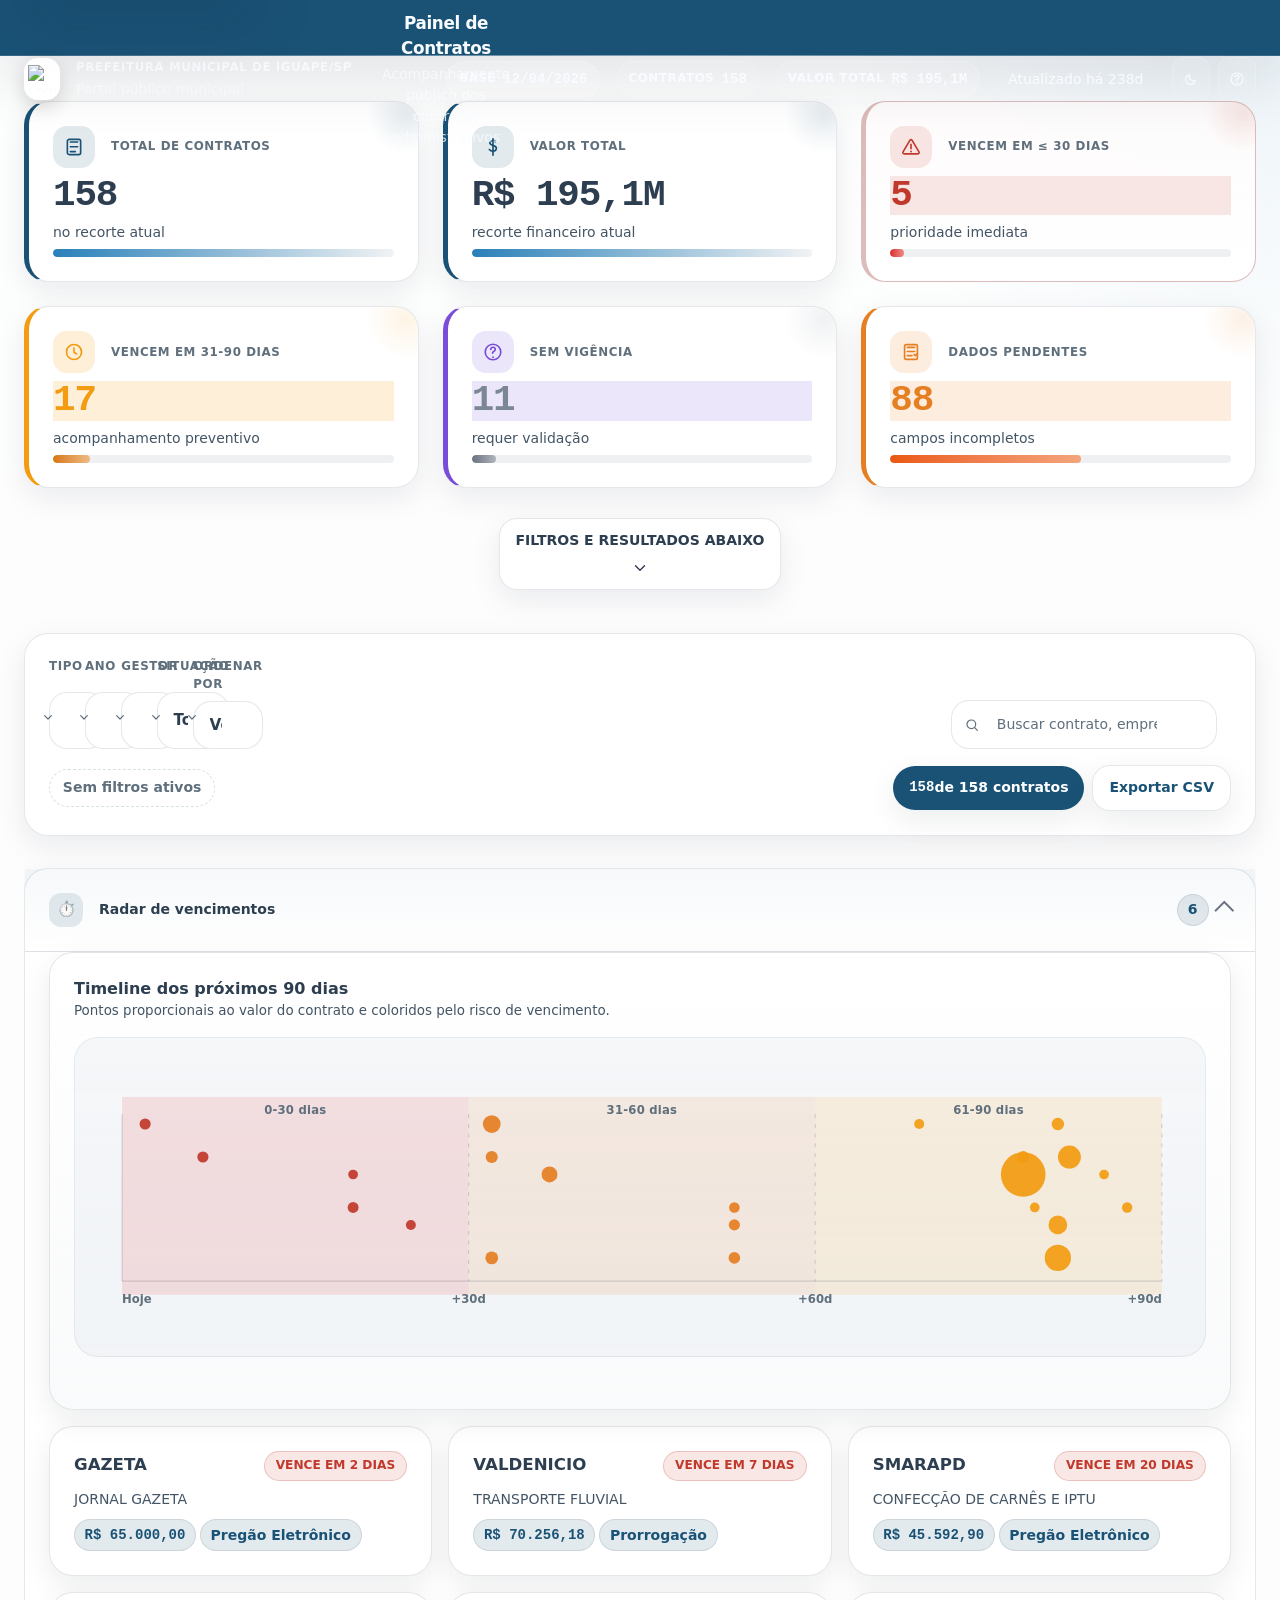
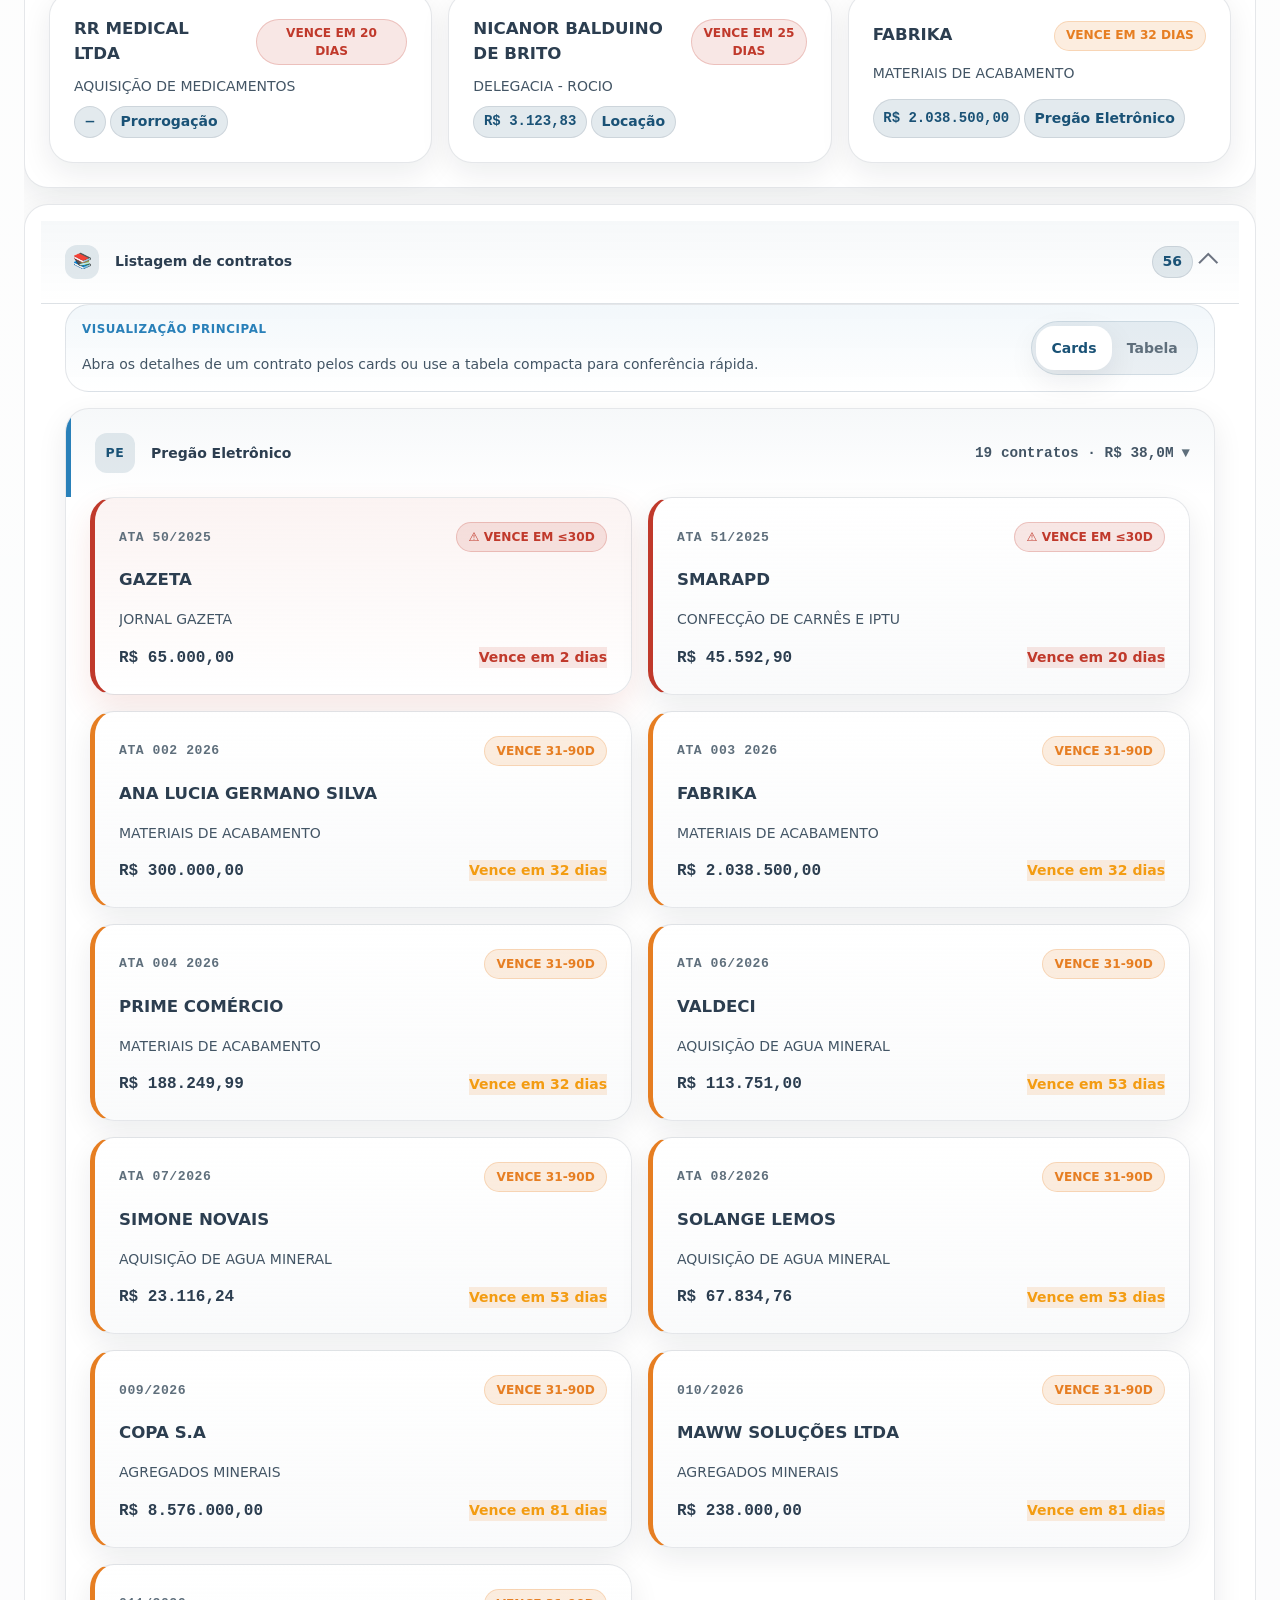
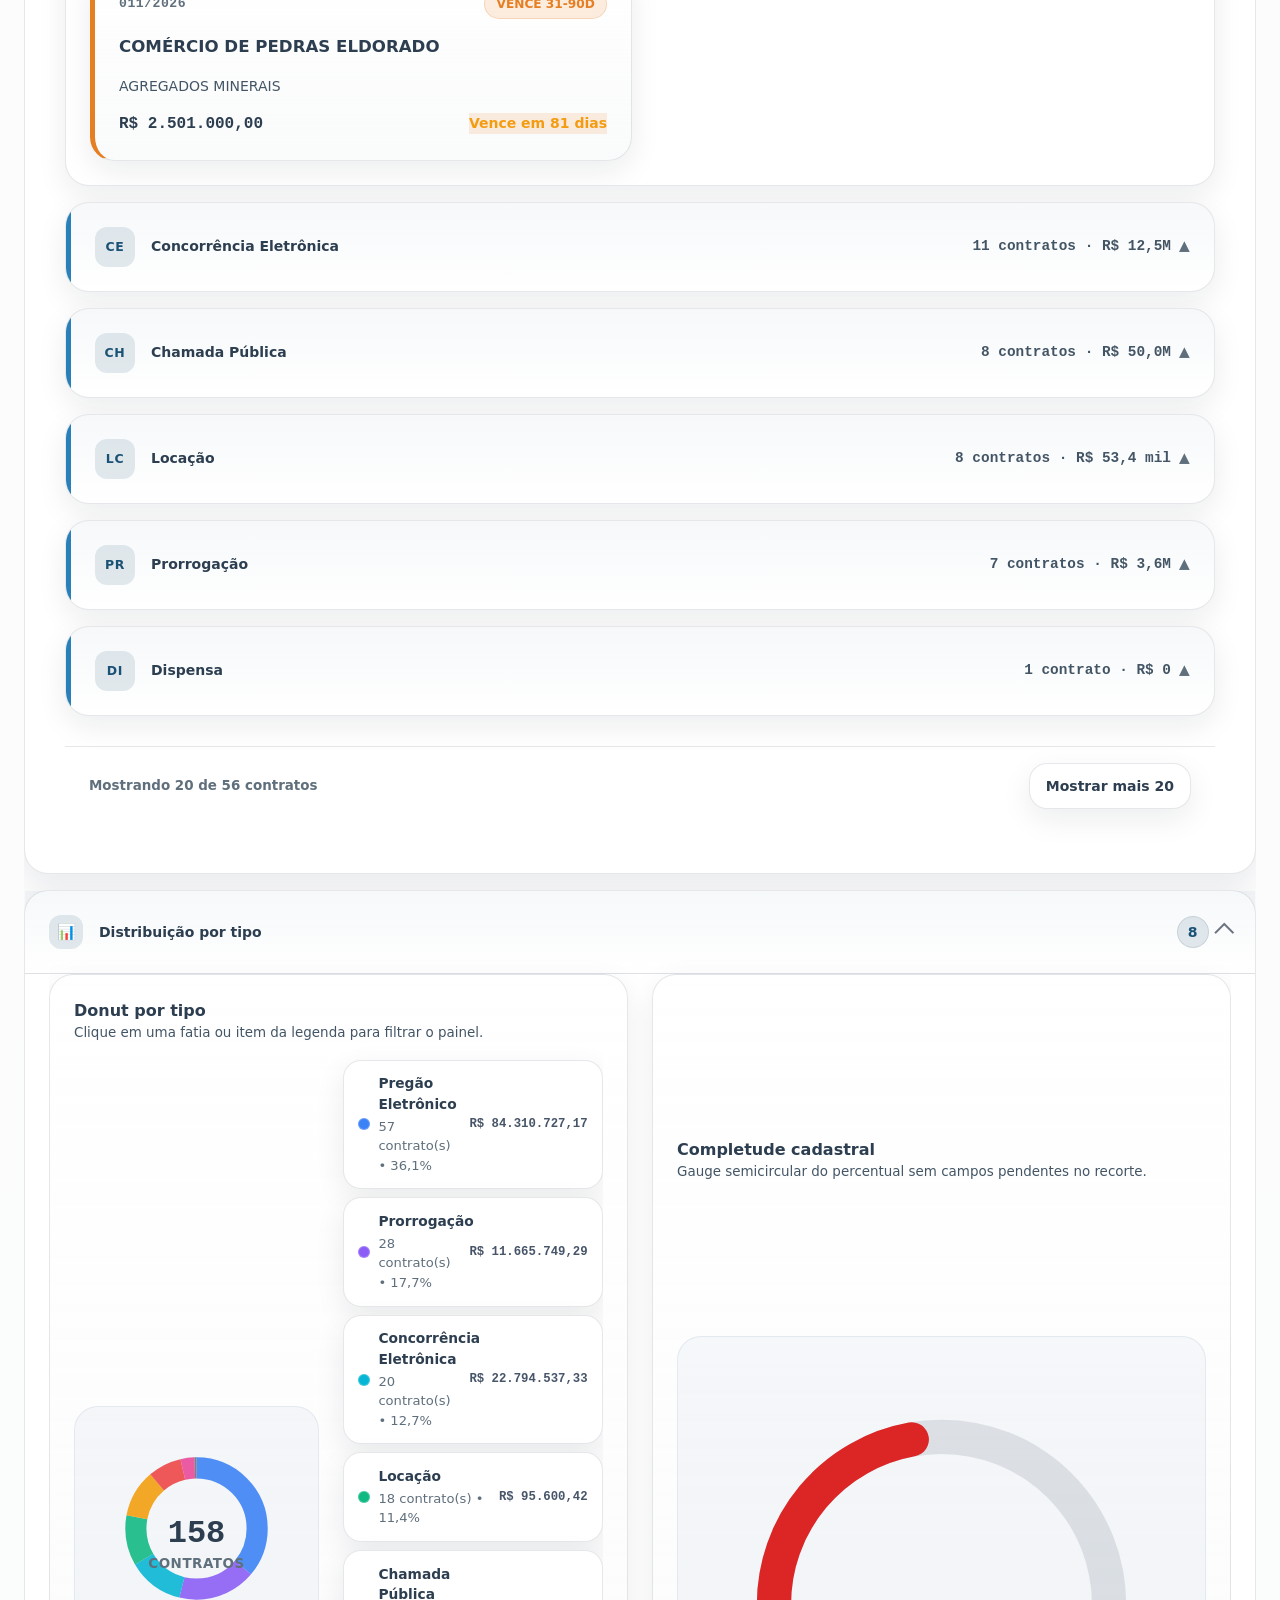
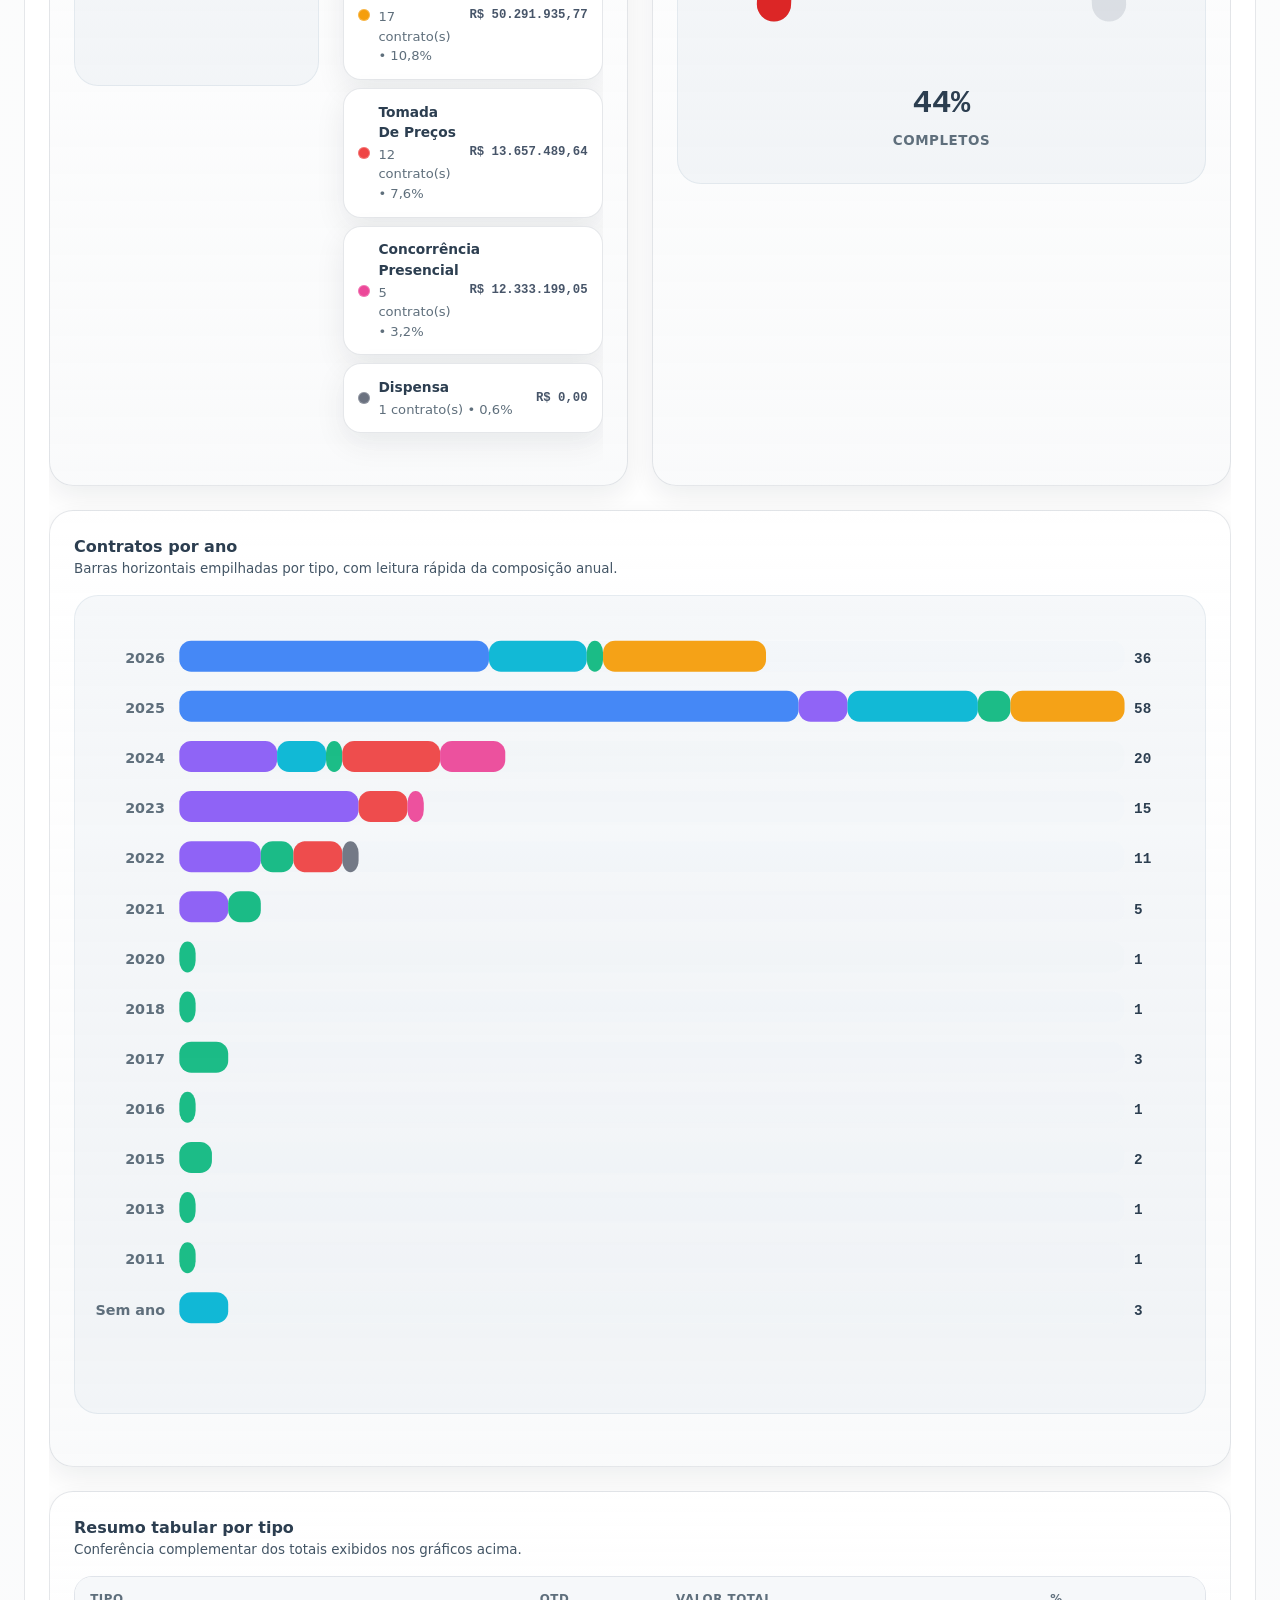
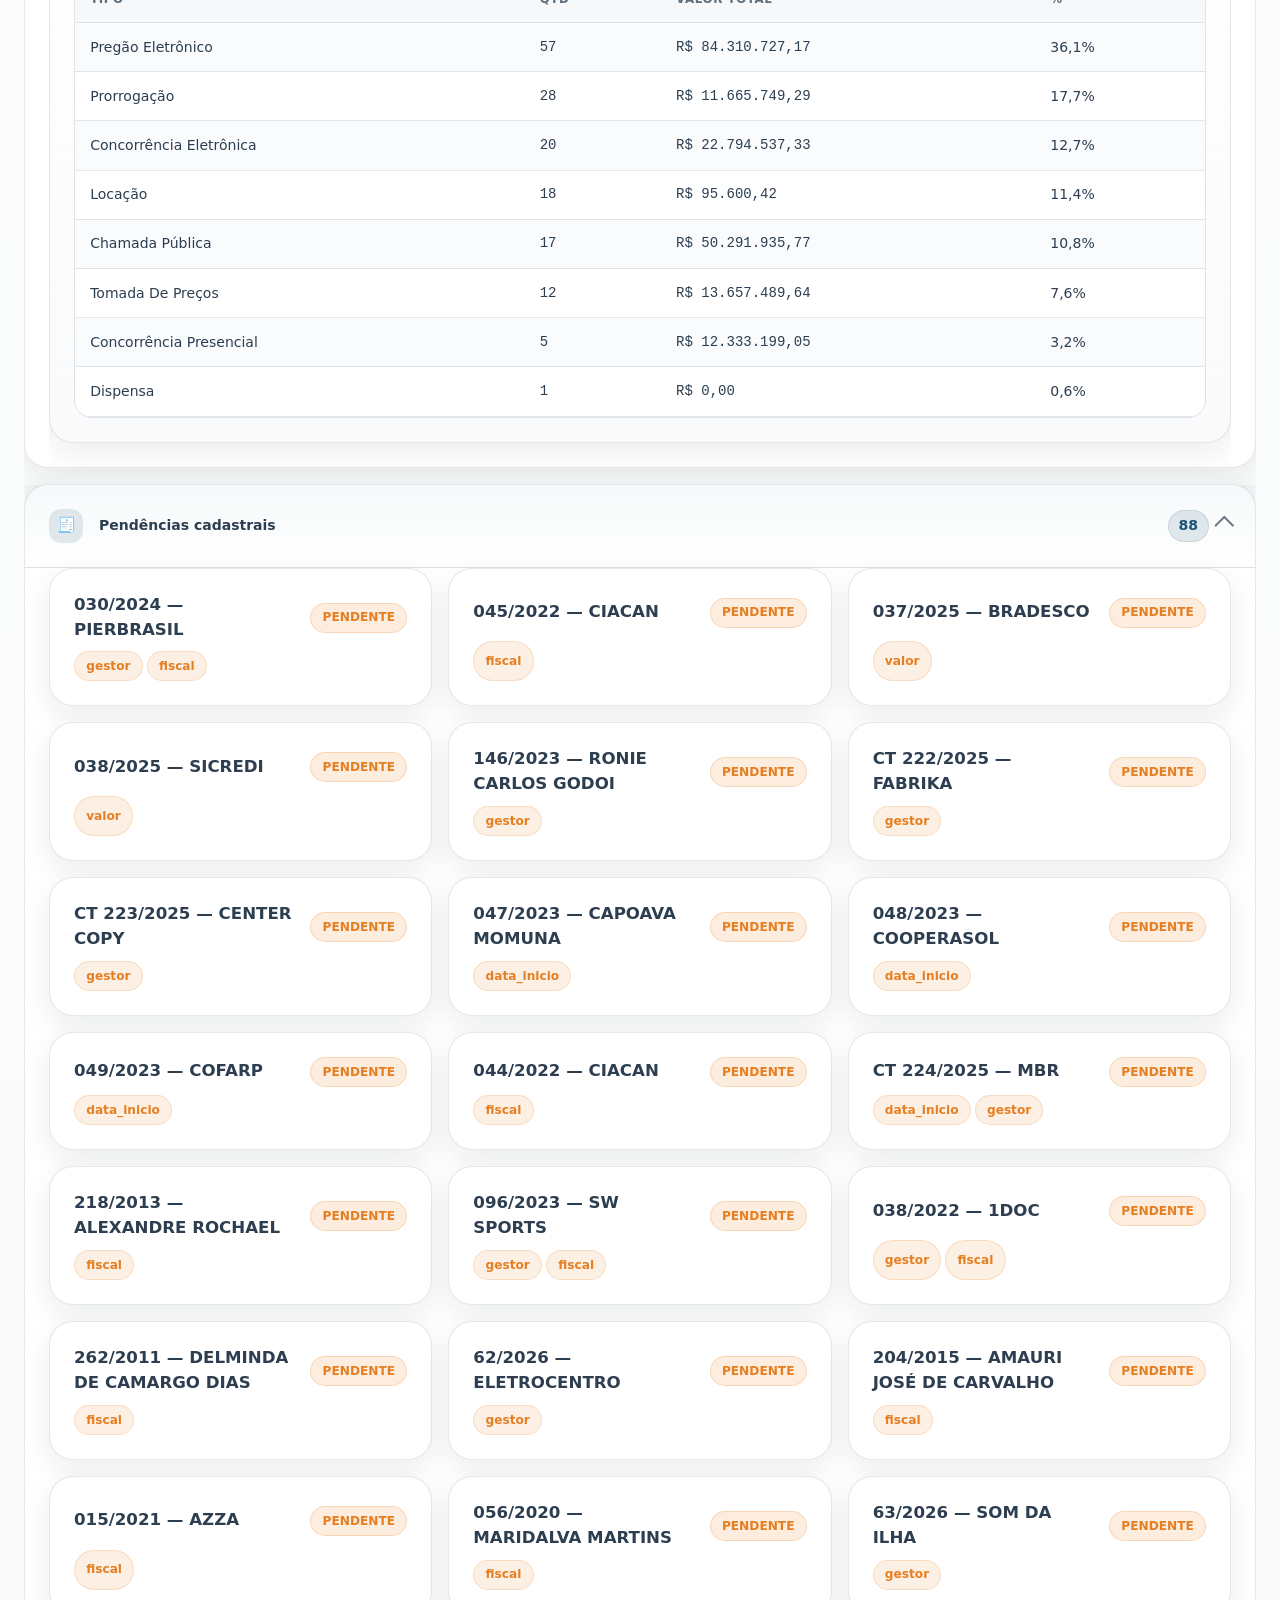
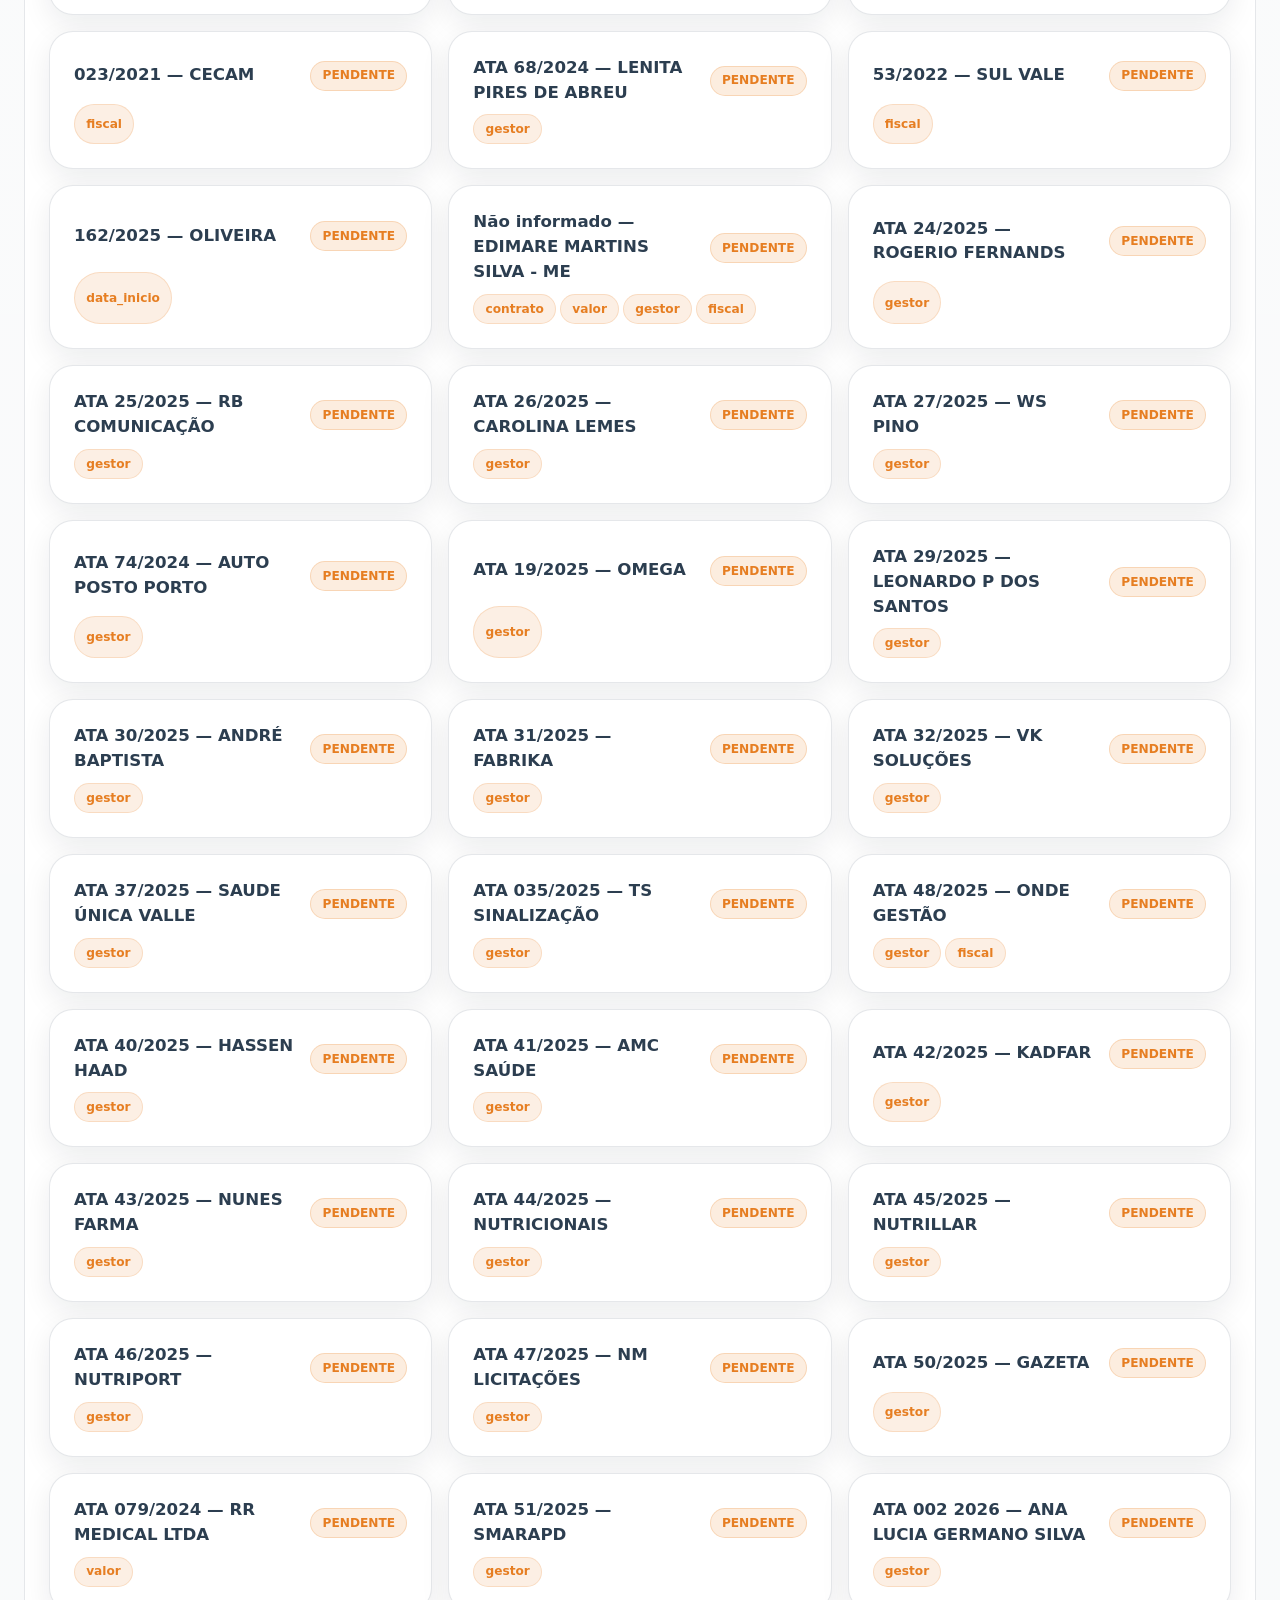
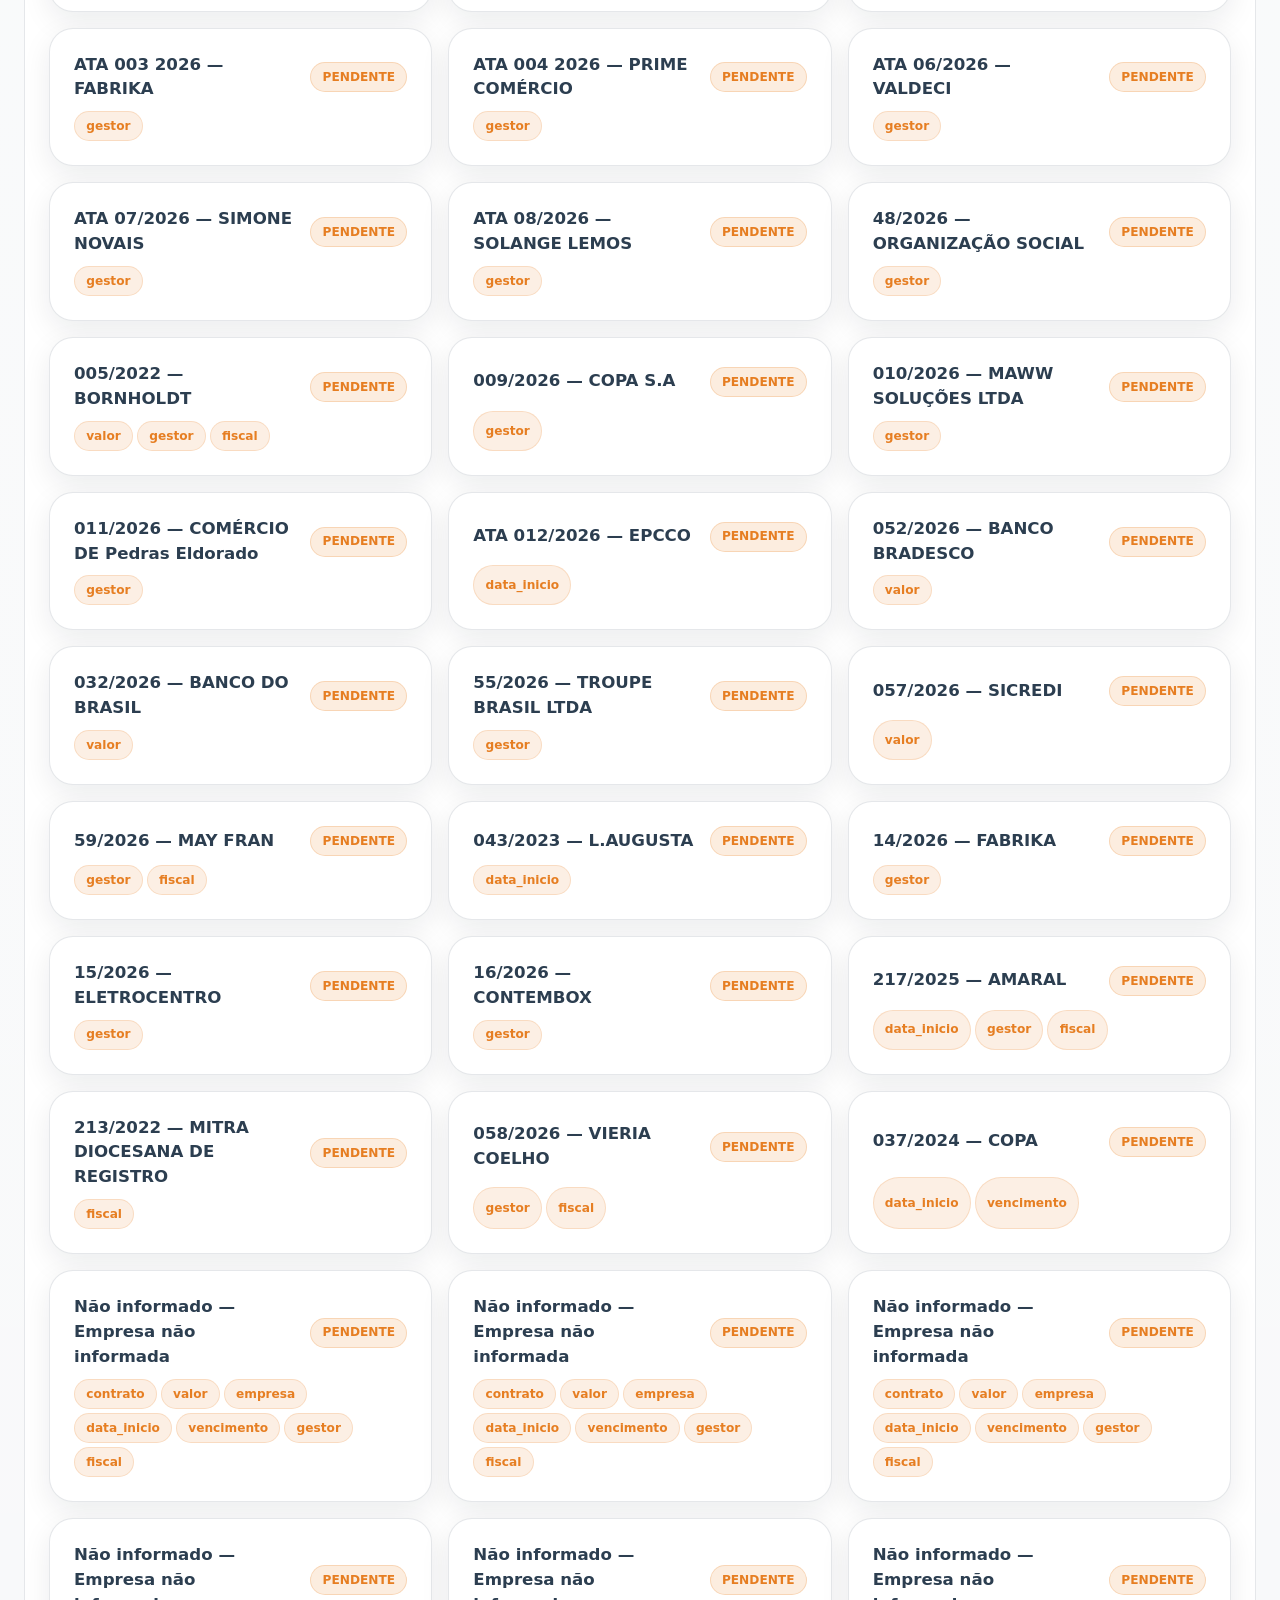
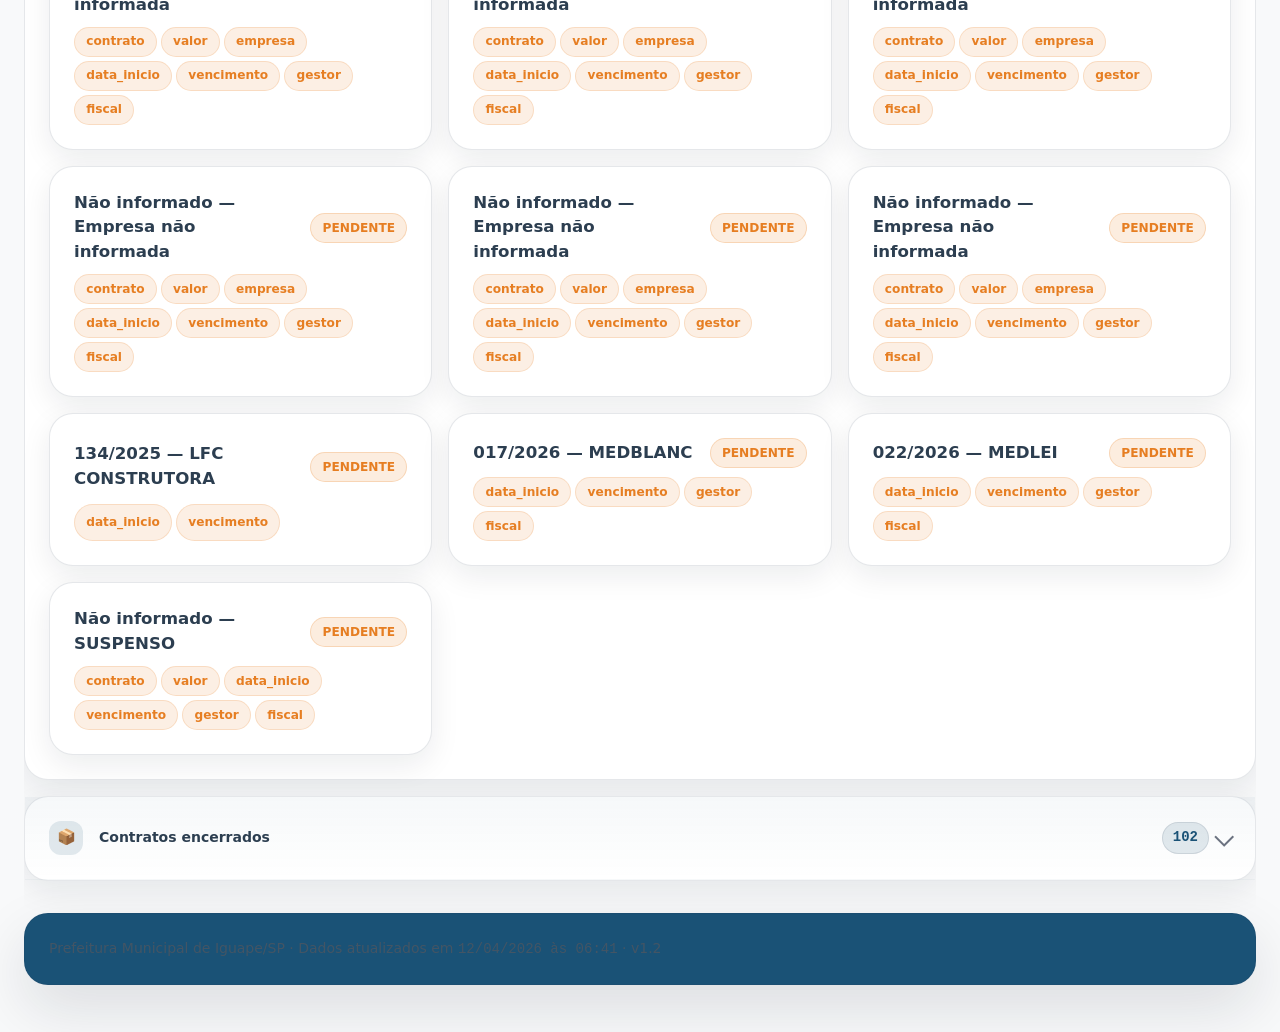
==== commit 90b56776: "Otimiza carregamento e renderização do painel" ====
--- a/painel_contratos.html
+++ b/painel_contratos.html
@@ -24,8 +24,10 @@
   <link rel="stylesheet" href="styles/base.css">
   <link rel="stylesheet" href="styles/layout.css">
   <link rel="stylesheet" href="styles/components.css">
-  <link rel="stylesheet" href="styles/charts.css">
-  <link rel="stylesheet" href="styles/responsive.css">
+  <link rel="preload" href="styles/charts.css" as="style" onload="this.onload=null;this.rel='stylesheet'">
+  <link rel="preload" href="styles/responsive.css" as="style" onload="this.onload=null;this.rel='stylesheet'">
+  <noscript><link rel="stylesheet" href="styles/charts.css"></noscript>
+  <noscript><link rel="stylesheet" href="styles/responsive.css"></noscript>
   <script type="application/ld+json">
     {
       "@context": "https://schema.org",
